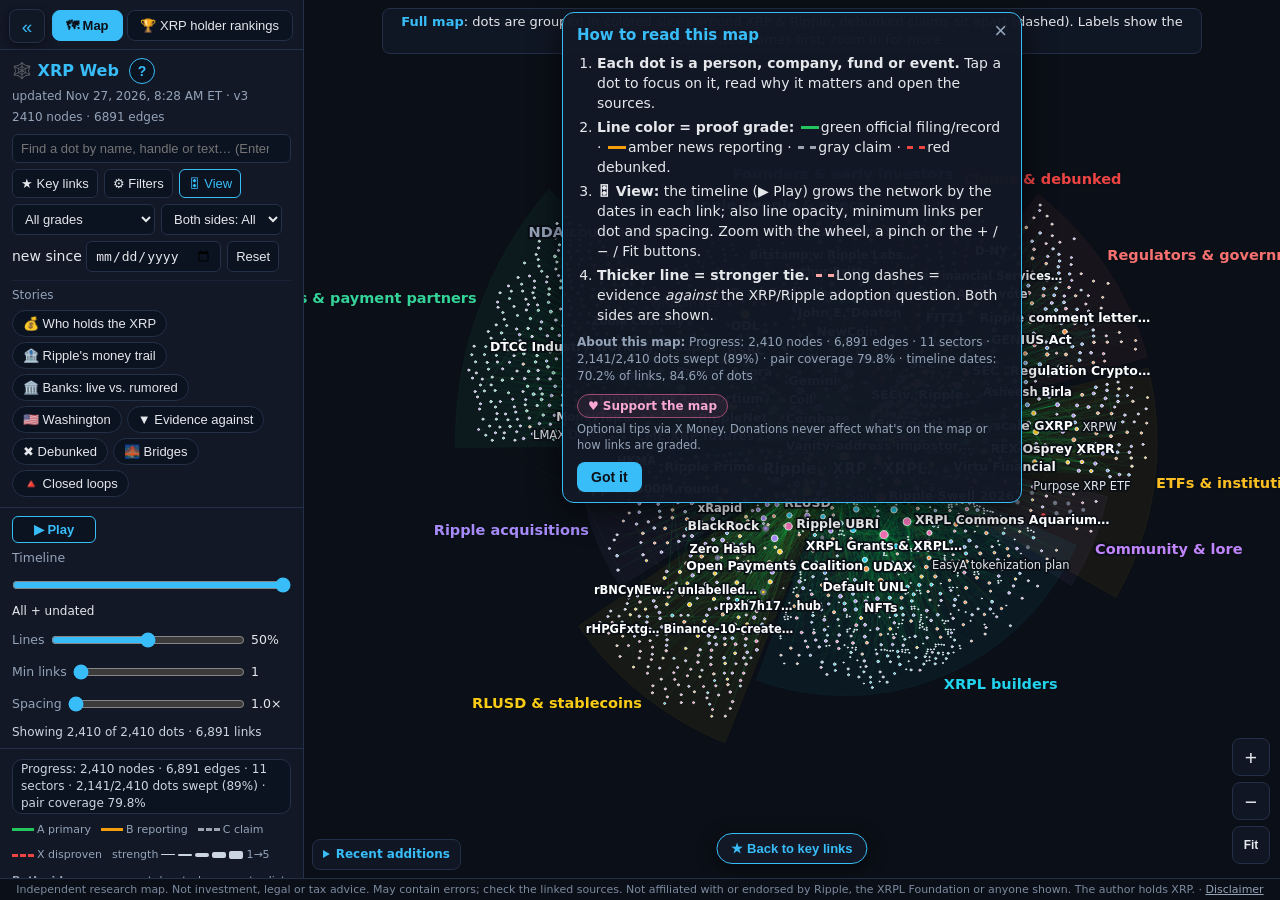
==== index.html @ 6134111f "Update map: v3 2026-11-27T08:28:29-05:00" ====
<!DOCTYPE html>
<html lang="en">
<head>
<meta charset="utf-8">
<meta name="viewport" content="width=device-width, initial-scale=1, viewport-fit=cover">
<title>XRP Web — connection map</title>
<link rel="icon" href="data:,">
<style>
:root{--bg:#0b0f17;--panel:#121826;--line:#243047;--txt:#e5e7eb;--mut:#94a3b8;--acc:#38bdf8}
*{box-sizing:border-box}html,body{margin:0;height:100%;background:var(--bg);color:var(--txt);font:14px/1.4 system-ui,-apple-system,Segoe UI,Roboto,sans-serif}
header{padding:8px 12px;border-bottom:1px solid var(--line);background:var(--panel);display:flex;flex-wrap:wrap;gap:6px 14px;align-items:center}
header h1{font-size:16px;margin:0;color:var(--acc)}header .stat{color:var(--mut);font-size:12px}
#controls{display:flex;flex-wrap:wrap;gap:6px;padding:8px 12px;border-bottom:1px solid var(--line);background:#0f1522}
#controls input,#controls select,#controls button{background:#0b1220;color:var(--txt);border:1px solid var(--line);border-radius:6px;padding:6px 8px;font-size:13px}
#search{flex:1 1 180px;min-width:140px}
#types{display:flex;flex-wrap:wrap;gap:4px;width:100%}
.chip{display:inline-flex;align-items:center;gap:4px;border:1px solid var(--line);border-radius:12px;padding:2px 8px;font-size:12px;cursor:pointer;user-select:none}
.chip.off{opacity:.35}.dot{width:9px;height:9px;border-radius:50%;display:inline-block}
#main{position:fixed;top:0;right:0;bottom:22px;left:0}
#net{position:absolute;inset:0}
#side{position:absolute;top:0;right:0;width:min(380px,100%);height:100%;background:var(--panel);border-left:1px solid var(--line);overflow:auto;padding:12px;transform:translateX(100%);transition:transform .2s;z-index:5}
#side.open{transform:none}#side h2{margin:0 0 4px;font-size:17px}#side .close{float:right;background:none;border:0;color:var(--mut);font-size:22px;cursor:pointer}
.badge{display:inline-block;border-radius:4px;padding:1px 6px;font-size:11px;font-weight:600;margin-right:4px}
.gA{background:#14532d;color:#86efac}.gB{background:#78350f;color:#fcd34d}.gC{background:#374151;color:#d1d5db}.gX{background:#7f1d1d;color:#fca5a5}
#side a{color:var(--acc);word-break:break-all}#side ul{padding-left:18px;margin:4px 0}#side li{margin:3px 0}
.conn{cursor:pointer}.conn:hover{text-decoration:underline}
#recent{position:absolute;left:8px;bottom:8px;max-width:min(340px,calc(100% - 16px));max-height:34%;overflow:auto;background:rgba(18,24,38,.94);border:1px solid var(--line);border-radius:8px;padding:6px 10px;font-size:12px;z-index:4}
#recent summary{cursor:pointer;color:var(--acc);font-weight:600}#recent ol{margin:4px 0;padding-left:18px}#recent li{cursor:pointer;margin:2px 0}
.legend{font-size:11px;color:var(--mut);display:flex;gap:10px;flex-wrap:wrap}
.ln{display:inline-block;width:22px;height:0;border-top:3px solid;vertical-align:middle;margin-right:3px}
.thick{display:inline-flex;align-items:center;gap:3px}.thick i{display:inline-block;width:14px;background:#cbd5e1;border-radius:2px;vertical-align:middle}
#keyBtn[aria-pressed=true]{background:#38bdf8;color:#0b0f17;border-color:#38bdf8;font-weight:600}
.spc{display:inline-flex;align-items:center;gap:6px}#spacing{width:120px;height:28px;padding:0;accent-color:#38bdf8;touch-action:manipulation}#spcVal{min-width:34px;display:inline-block}
#hint{position:absolute;right:8px;top:8px;font-size:11px;color:var(--mut);background:rgba(18,24,38,.85);border:1px solid var(--line);border-radius:6px;padding:3px 8px;z-index:3;pointer-events:none}
@media (max-width:600px){header{padding:6px 10px;gap:2px 10px}header h1{font-size:15px}.legend{font-size:10px;gap:6px;flex-wrap:nowrap;overflow-x:auto;width:100%;white-space:nowrap}#controls{padding:6px 10px;gap:5px}#controls input,#controls select,#controls button{padding:5px 6px;font-size:12px}#search{flex-basis:100%}#types{flex-wrap:nowrap;overflow-x:auto;padding-bottom:2px}.chip{flex:0 0 auto}#spacing{width:90px}#hint{display:none}#side{width:100%;height:65%;top:auto;bottom:0;border-left:0;border-top:1px solid var(--line);transform:translateY(100%)}#side.open{transform:none}}
#progress{color:#cbd5e1;font-size:12px;border:1px solid var(--line);border-radius:10px;padding:1px 8px;background:#0b1220}
#sectors{display:flex;flex-wrap:wrap;gap:4px;width:100%}
.chip.sec{border-color:var(--c)}.chip.sec .dot{background:var(--c)}
.side-s{color:#86efac;font-size:11px;font-weight:600}.side-c{color:#fca5a5;font-size:11px;font-weight:600}
.ln.dsh{border-top-style:dashed;border-top-width:3px}
#sres{position:absolute;left:12px;top:0;z-index:8;background:var(--panel);border:1px solid var(--line);border-radius:8px;max-height:50vh;overflow:auto;min-width:260px;max-width:calc(100% - 24px);display:none;box-shadow:0 6px 20px rgba(0,0,0,.5)}
#sres div{padding:6px 10px;cursor:pointer;border-bottom:1px solid #1b2436;font-size:13px}#sres div:hover,#sres div.act{background:#1b2a44}#sres small{color:var(--mut)}
@media (max-width:600px){#sectors{flex-wrap:nowrap;overflow-x:auto;padding-bottom:2px}#progress{font-size:10px}}
#helpBtn{background:#0b1220;color:var(--acc);border:1px solid var(--acc);border-radius:50%;width:26px;height:26px;padding:0;font-weight:700;font-size:14px;cursor:pointer;line-height:24px}
#exploreBtn{position:absolute;left:50%;transform:translateX(-50%);bottom:14px;z-index:6;background:#38bdf8;color:#0b0f17;border:0;border-radius:22px;padding:10px 18px;font-size:15px;font-weight:700;box-shadow:0 4px 18px rgba(0,0,0,.55);cursor:pointer;white-space:nowrap;max-width:calc(100% - 24px)}
#exploreBtn.full{background:#121826;color:#38bdf8;border:1px solid #38bdf8;font-size:13px;padding:7px 14px}
#howto{position:absolute;left:50%;top:12px;transform:translateX(-50%);z-index:9;width:min(460px,calc(100% - 20px));background:rgba(18,24,38,.97);border:1px solid #38bdf8;border-radius:12px;padding:12px 14px 10px;box-shadow:0 8px 30px rgba(0,0,0,.6);font-size:14px;line-height:1.45}
#howto[hidden]{display:none}#howto h3{margin:0 0 6px;font-size:15px;color:var(--acc)}#howto ol{margin:0;padding-left:20px}#howto li{margin:3px 0}
#howto .ok{margin-top:8px;background:#38bdf8;color:#0b0f17;border:0;border-radius:8px;padding:7px 14px;font-weight:700;font-size:14px;cursor:pointer}
#howto .x{position:absolute;right:8px;top:4px;background:none;border:0;color:var(--mut);font-size:22px;cursor:pointer}
.sw{display:inline-block;width:18px;height:0;border-top:3px solid;vertical-align:middle;margin:0 2px}
#moreBtn[aria-expanded=true]{border-color:#38bdf8;color:#38bdf8}
#controls.compact #types,#controls.compact #sectors{display:none}
#stories{display:flex;flex-wrap:wrap;gap:5px;width:100%}
#stories button{border-radius:14px!important;padding:5px 10px!important;font-size:13px!important;white-space:nowrap;cursor:pointer;flex:0 0 auto}
#stories button[aria-pressed=true]{background:#38bdf8!important;color:#0b0f17!important;border-color:#38bdf8!important;font-weight:600}
#stories .lbl{color:var(--mut);font-size:12px;align-self:center;margin-right:2px;white-space:nowrap}#stories .sw-hint{display:none}
.bl{color:#cbd5e1!important}
#storyBox{position:absolute;left:8px;top:8px;z-index:7;width:min(370px,calc(100% - 16px));max-height:calc(100% - 80px);overflow:auto;background:rgba(18,24,38,.96);border:1px solid #38bdf8;border-radius:10px;padding:10px 12px;font-size:13.5px;line-height:1.45;box-shadow:0 6px 24px rgba(0,0,0,.55)}
#storyBox[hidden]{display:none}#storyBox h3{margin:0 22px 4px 0;font-size:15px;color:var(--acc)}#storyBox p{margin:4px 0}
#storyBox .x{position:absolute;right:6px;top:2px;background:none;border:0;color:var(--mut);font-size:22px;cursor:pointer}
#storyBox ol{margin:6px 0 0;padding-left:22px}#storyBox li{margin:3px 0;cursor:pointer}#storyBox li:hover,#storyBox li.act{color:#fff;text-decoration:underline}
#storyBox small{color:var(--mut)}
.why{background:#0f2a1c;border-left:3px solid #22c55e;padding:6px 9px;border-radius:4px;margin:8px 0;font-size:14px}
@media (max-width:600px){#main.sideopen #exploreBtn,#main.sideopen #storyBox{display:none}}
@media (max-width:700px){#stories{flex-wrap:nowrap;overflow-x:auto;padding-bottom:4px;scroll-snap-type:x proximity;-webkit-overflow-scrolling:touch;scrollbar-width:thin;-webkit-mask-image:linear-gradient(90deg,#000 78%,transparent);mask-image:linear-gradient(90deg,#000 78%,transparent)}#stories.end{-webkit-mask-image:none;mask-image:none}#stories button,#stories .lbl{scroll-snap-align:start}#stories .sw-hint{display:inline;color:#38bdf8;font-weight:600}#howto{max-height:calc(100% - 16px);overflow:auto;top:8px;padding:10px 12px 8px}#howto li{margin:2px 0}#storyBox{top:auto;bottom:58px;max-height:36%;font-size:13px}#exploreBtn{bottom:10px;font-size:14px;padding:9px 16px}#recent{bottom:58px}#howto{font-size:13px}header .legend{display:none}header .stat#updated{font-size:11px}}
#vpanel{display:flex;flex-wrap:wrap;gap:6px 18px;align-items:center;padding:6px 12px;border-bottom:1px solid var(--line);background:#0d1320;font-size:12.5px;color:var(--mut)}
#vpanel[hidden]{display:none}#vpanel label{display:inline-flex;align-items:center;gap:6px;white-space:nowrap}
#vpanel input[type=range]{width:130px;height:24px;margin:0;accent-color:#38bdf8;touch-action:manipulation}
#vpanel output{color:var(--txt);min-width:40px;display:inline-block;font-variant-numeric:tabular-nums}
#tlRow{flex:1 1 440px;display:flex;align-items:center;gap:8px;min-width:260px}#tlRow input{flex:1 1 auto;width:auto!important}#tlVal{min-width:96px!important}
#vpanel button,#vpBtn,#hdrBtn{background:#0b1220;color:var(--txt);border:1px solid var(--line);border-radius:6px;padding:5px 9px;font-size:13px;cursor:pointer}
#playBtn{border-color:#38bdf8!important;color:#38bdf8!important;font-weight:600;min-width:84px}
#vpBtn[aria-expanded=true]{border-color:#38bdf8;color:#38bdf8}#hdrBtn{display:none}
#shown{color:#cbd5e1;font-size:12px}
#zoomBox{position:absolute;right:10px;bottom:14px;z-index:6;display:flex;flex-direction:column;gap:6px}
#zoomBox button{width:38px;height:38px;border-radius:8px;background:rgba(18,24,38,.95);color:var(--txt);border:1px solid var(--line);font-size:21px;line-height:1;cursor:pointer;padding:0}
#zoomBox button:hover{border-color:#38bdf8}#zoomBox #zFit{font-size:12px;font-weight:600}
#main.sideopen #zoomBox{right:calc(min(380px,100%) + 10px)}#main.sidemini #zoomBox{right:56px}
#ovl{position:absolute;top:8px;left:50%;transform:translateX(-50%);z-index:5;display:flex;flex-direction:column;align-items:center;gap:5px;pointer-events:none;width:max-content;max-width:min(820px,calc(100% - 20px))}
#caption{background:rgba(18,24,38,.93);border:1px solid var(--line);border-radius:8px;padding:4px 11px;font-size:13px;color:#e5e7eb;text-align:center}
#caption b{color:var(--acc)}#caption:empty{display:none}
#chips{display:flex;flex-wrap:wrap;gap:4px;justify-content:center;pointer-events:auto}#chips[hidden]{display:none}
.fchip{background:rgba(11,18,32,.95);border:1px solid #38bdf8;color:#e0f2fe;border-radius:12px;padding:2px 9px;font-size:12px;cursor:pointer}.fchip span{color:#38bdf8;font-weight:700;margin-left:2px}.fchip.clr{border-color:#f87171;color:#fecaca}
#tlBadge{position:absolute;left:10px;bottom:56px;pointer-events:none;background:rgba(12,40,58,.95);border:1px solid #38bdf8;color:#e0f2fe;border-radius:16px;padding:3px 14px;font-size:16px;font-weight:700}#tlBadge small{font-weight:400;color:#bae6fd;font-size:12.5px}
#tlBadge[hidden]{display:none}#hint{display:none}
#storyBox.min{max-height:none;padding:6px 12px}#storyBox.min>#storyBody>:not(h3):not(p){display:none}#storyBox.min p{display:-webkit-box;-webkit-line-clamp:2;-webkit-box-orient:vertical;overflow:hidden;font-size:12.5px;margin:2px 0 0}#storyBox h3{cursor:pointer}#storyBox h3:after{content:' ▾';color:var(--mut);font-size:12px}#storyBox.min h3:after{content:' ▸ more'}
#linkNote{background:#3b2a0a;border:1px solid #f59e0b;border-radius:6px;padding:6px 8px;margin:8px 0;font-size:13px;color:#fde68a}#linkNote[hidden]{display:none}
#linkNote button{margin-left:4px;background:#f59e0b;color:#111;border:0;border-radius:5px;padding:3px 8px;font-weight:700;cursor:pointer}
#sheetBar{position:sticky;top:-12px;margin:-12px -12px 6px;padding:6px 8px;display:flex;align-items:center;justify-content:space-between;background:var(--panel);border-bottom:1px solid var(--line);z-index:2}
#grip{display:none}#sheetChev{background:none;border:1px solid var(--line);color:var(--acc);border-radius:6px;width:32px;height:28px;font-size:18px;line-height:1;cursor:pointer;padding:0}
#side .close{float:none}#side.mini{transform:translateX(calc(100% - 46px));cursor:pointer;overflow:hidden}
.peekc{color:var(--mut);font-size:12.5px;margin:2px 0 4px}.about{font-size:12px;color:var(--mut);margin:8px 0 0}
@media (min-width:900px){#main.iso #ovl{left:calc(50% + 190px);max-width:calc(100% - 420px)}}
@media (max-width:700px){#vpanel{gap:4px 12px;padding:5px 10px;font-size:12px}#vpanel input[type=range]{width:92px}#tlRow{flex-basis:100%}
 #zoomBox{bottom:62px;right:8px}#zoomBox button{width:34px;height:34px}#main.sideopen #zoomBox{right:8px;bottom:calc(24vh + 10px)}
 #caption{font-size:11.5px;padding:3px 8px}#tlBadge{font-size:14px;bottom:104px;left:8px}#ovl{top:5px}.fchip{font-size:11px;padding:2px 7px}
 #progress,#counts{display:none}header{flex-wrap:nowrap}header .stat#updated{font-size:10.5px;white-space:nowrap;overflow:hidden;text-overflow:ellipsis}
 #search{flex:1 1 110px!important;min-width:0}.bt{display:none}#controls{flex-wrap:wrap}
 #side{position:fixed;left:0;right:0;bottom:0;top:auto;width:100%;height:85vh;height:85dvh;border-left:0;border-top:1px solid #38bdf8;border-radius:14px 14px 0 0;padding:12px 14px 16px;transform:translateY(100%);transition:transform .22s ease;z-index:20;overflow:auto;overscroll-behavior:contain;box-shadow:0 -8px 30px rgba(0,0,0,.6)}
 #side.peek{transform:translateY(calc(100% - 24vh));overflow:hidden}#side.full{transform:none}#side.mini{transform:translateY(calc(100% - 24vh))}
 #sheetBar{justify-content:flex-end;gap:8px;min-height:34px;touch-action:none}#grip{display:block;position:absolute;left:50%;top:9px;transform:translateX(-50%);width:46px;height:5px;border-radius:3px;background:#64748b}
 #side h2{font-size:16px}#side.peek .peekwhy{display:-webkit-box;-webkit-line-clamp:2;-webkit-box-orient:vertical;overflow:hidden;margin:5px 0;font-size:13px;padding:4px 8px}
 #storyBox{max-height:30%}
 #peekH{touch-action:none}#side.full #peekH{touch-action:auto}}
/*donate*/.donate{display:inline-flex;align-items:center;gap:4px;color:#f9a8d4;border:1px solid #9d4b73;background:rgba(244,114,182,.08);border-radius:999px;padding:2px 10px;font-size:12px;font-weight:600;text-decoration:none;white-space:nowrap;line-height:18px}.donate:hover,.donate:focus-visible{background:rgba(244,114,182,.18);color:#fbcfe8;border-color:#f472b6;outline:none}header .donate{margin-left:auto}#howto .donate-row{margin:8px 0 0}#howto .donote{margin:3px 0 0;font-size:11.5px}@media (max-width:700px){header .donate{display:none}}
/*disclaimer*/#legalFoot{position:fixed;left:0;right:0;bottom:0;z-index:4;height:22px;line-height:22px;padding:0 10px;font-size:11px;color:#7c8aa0;background:#0b0f17;border-top:1px solid var(--line);white-space:nowrap;overflow:hidden;text-overflow:ellipsis;text-align:center}#legalFoot a{color:#94a3b8;text-decoration:underline;cursor:pointer}#legalFoot .ph{display:none}@media (max-width:700px){#legalFoot{height:30px;line-height:13px;padding:2px 8px;white-space:normal;font-size:10.5px}#legalFoot .dt{display:none}#legalFoot .ph{display:inline}}
#discl{position:fixed;inset:0;z-index:40;background:rgba(0,0,0,.6);display:flex;align-items:center;justify-content:center}#discl[hidden]{display:none}#discl .bx{background:#121826;border:1px solid #38bdf8;border-radius:12px;width:min(640px,calc(100% - 20px));max-height:calc(100% - 30px);overflow:auto;padding:12px 16px;font-size:13px;line-height:1.5}#discl h3{margin:0 0 6px;color:#38bdf8}#discl h4{margin:10px 0 2px;font-size:13.5px}#discl p{margin:0 0 4px}#discl .x{float:right;background:none;border:0;color:#94a3b8;font-size:22px;cursor:pointer}
/*sidebar*/:root{--navw:304px}
#nav{position:fixed;left:0;top:0;bottom:22px;width:var(--navw);z-index:30;background:var(--panel);border-right:1px solid var(--line);overflow-y:auto;overscroll-behavior:contain;transform:translateX(-100%);transition:transform .2s ease;display:flex;flex-direction:column;scrollbar-width:thin}
body.navopen #nav{transform:none}
#viewSw{display:flex;gap:4px;padding:10px 10px 8px 52px;position:sticky;top:0;background:var(--panel);z-index:3;border-bottom:1px solid var(--line)}
#viewSw button{flex:1 1 auto;background:#0b1220;color:var(--txt);border:1px solid var(--line);border-radius:8px;padding:7px 6px;font-size:13px;cursor:pointer;white-space:nowrap}
#viewSw button[aria-pressed=true]{background:#38bdf8;color:#0b0f17;border-color:#38bdf8;font-weight:700}
#nav header{border-bottom:0;background:none;padding:8px 12px 2px;flex-wrap:wrap!important;gap:4px 10px}
#nav #controls{border-bottom:1px solid var(--line);background:none;padding:6px 12px 10px;flex-wrap:wrap!important;gap:6px}
#srch{position:relative;flex:1 1 100%}#nav #search{width:100%;flex:none}
#sres{position:absolute;left:0;top:calc(100% + 4px)!important;min-width:0;width:100%;max-width:none;max-height:60vh;z-index:9}
.navsec{display:flex;flex-wrap:wrap;gap:6px;width:100%}
#nav #stories{flex-wrap:wrap!important;overflow:visible!important;-webkit-mask-image:none!important;mask-image:none!important;padding:4px 0 0;border-top:1px solid #1b2436;margin-top:2px}
#nav #stories .lbl{width:100%;margin:2px 0}#nav #stories .sw-hint{display:none!important}
#nav #types,#nav #sectors{flex-wrap:wrap!important;overflow:visible!important}
#nav #vpanel{border-bottom:1px solid var(--line);background:none;padding:8px 12px;gap:8px 14px}#nav #tlRow{flex:1 1 100%;min-width:0;flex-wrap:wrap;gap:6px 8px}#nav #tlRow input{flex:1 1 120px}#nav #tlVal{min-width:0!important;flex:1 1 100%;font-size:12px}#nav #vpanel label{flex:1 1 100%}#nav #vpanel label input[type=range]{flex:1 1 auto}
#navFoot{padding:10px 12px 14px;display:flex;flex-direction:column;align-items:flex-start;gap:8px}
#nav #progress,#nav #counts{display:inline-block!important}#nav .legend{flex-wrap:wrap!important;white-space:normal!important;overflow:visible!important;font-size:11px}#nav header .legend{display:flex}
#nav .donate{display:inline-flex!important;margin:0}.navlink{color:#94a3b8;font-size:12px;text-decoration:underline;cursor:pointer}
#navBtn{position:fixed;z-index:32;top:9px;left:9px;width:36px;height:34px;border-radius:8px;background:rgba(18,24,38,.96);color:var(--acc);border:1px solid var(--line);font-size:19px;line-height:1;cursor:pointer;padding:0;box-shadow:0 2px 10px rgba(0,0,0,.45)}
#navBtn:hover,#navBtn:focus-visible{border-color:#38bdf8;outline:none}
#navScrim{display:none}
@media (min-width:701px){body.navopen #main,body.navopen #holdersView{left:var(--navw)}#main,#holdersView{transition:left .2s ease}#storyBox{top:52px}#ovl{max-width:min(820px,calc(100% - 110px))}#sres{top:auto}}
@media (max-width:700px){:root{--navw:min(86vw,340px)}#nav{top:0;bottom:0;z-index:36;box-shadow:8px 0 30px rgba(0,0,0,.6)}#main,#holdersView{bottom:30px}
 #navBtn{z-index:37;top:6px;left:6px}#navScrim{display:block;position:fixed;inset:0;z-index:35;background:rgba(0,0,0,.5)}#navScrim[hidden]{display:none}
 #ovl{max-width:calc(100% - 100px)!important}#viewSw{padding-left:50px}}
/*holders*/#holdersView{position:fixed;top:0;right:0;bottom:22px;left:0;z-index:25;background:var(--bg);overflow-y:auto}#holdersView[hidden]{display:none}
.hv{max-width:760px;margin:0 auto;padding:14px 20px 40px 60px}
.hvTop{display:flex;align-items:center;justify-content:space-between;gap:10px;flex-wrap:wrap}.hv h2{margin:4px 0;font-size:20px;color:var(--acc)}
#backMapBtn{background:#0b1220;color:#38bdf8;border:1px solid #38bdf8;border-radius:8px;padding:7px 12px;font-size:13px;font-weight:600;cursor:pointer}
.hvAsOf{color:#cbd5e1;font-size:13px;margin:4px 0 12px}.hvAsOf b{color:var(--txt)}
table.tiers{width:100%;border-collapse:collapse;font-variant-numeric:tabular-nums;font-size:15px}
table.tiers th{text-align:left;color:var(--mut);font-weight:600;font-size:12px;border-bottom:1px solid var(--line);padding:6px 8px}
table.tiers td{border-bottom:1px solid #1b2436;padding:10px 8px}table.tiers td.t{font-weight:700;color:#e0f2fe;white-space:nowrap}table.tiers td.r{font-weight:600}
table.tiers td.n,table.tiers th.n{text-align:right;color:#cbd5e1}table.tiers tr.na td.r{color:var(--mut);font-weight:400;font-size:13px}
.hvShare{font-size:13px;color:#cbd5e1;margin:10px 0}.hvNote{font-size:12.5px;color:var(--mut);margin:8px 0;line-height:1.5}.hvNote b{color:#cbd5e1}
.hvEsc{background:#1d1a0c;border-left:3px solid #f59e0b;padding:6px 10px;border-radius:4px;font-size:13px;color:#fde68a;margin:10px 0}
.hv ul.src{margin:4px 0;padding-left:18px;font-size:12.5px;color:var(--mut)}.hv ul.src a{color:var(--acc)}
@media (max-width:700px){.hv{padding:10px 12px 30px}.hvTop{padding-left:42px}.hv h2{font-size:17px}table.tiers{font-size:14px}table.tiers td{padding:9px 5px}table.tiers th{padding:5px}}
/*phone-polish*/@media (max-width:700px){
 #navBtn{top:calc(6px + env(safe-area-inset-top));left:calc(6px + env(safe-area-inset-left));width:44px;height:44px;font-size:26px;border-radius:10px;border-color:#38bdf8}
 #viewSw{padding-top:calc(10px + env(safe-area-inset-top));padding-left:calc(58px + env(safe-area-inset-left))}#viewSw button{font-size:15px;min-height:40px}
 #ovl{top:calc(6px + env(safe-area-inset-top));left:calc(58px + env(safe-area-inset-left));right:calc(8px + env(safe-area-inset-right));transform:none;width:auto;max-width:none!important;align-items:stretch}
 #caption{font-size:16px;line-height:1.3;padding:11px 12px;min-height:44px;box-sizing:border-box;background:rgba(13,19,32,.97);border-color:#334155;color:#f8fafc}#caption:empty{display:none}
 #nav #search,#nav select,#nav input[type=date],#nav input[type=text]{font-size:16px}#nav #search{min-height:42px}
 #howto{top:auto;bottom:0;left:0;right:0;transform:none;width:auto;max-height:45%;overflow:auto;overscroll-behavior:contain;-webkit-overflow-scrolling:touch;border-radius:14px 14px 0 0;border-width:1px 0 0;padding:0 14px calc(0px + env(safe-area-inset-bottom));font-size:13.5px;line-height:1.4;z-index:12;box-shadow:0 -8px 30px rgba(0,0,0,.6)}
 #howto .x{position:sticky;top:0;display:block;margin:0 -10px 0 auto;width:44px;height:44px;font-size:28px;line-height:44px;padding:0;color:#cbd5e1;background:rgba(18,24,38,.97);border-radius:10px;z-index:2}
 #howto h3{margin:-38px 46px 4px 0;font-size:16px;line-height:1.3;min-height:30px}
 #howto ol{padding-left:18px}
 #howto .ok{position:sticky;bottom:0;display:block;width:100%;min-height:44px;margin:10px 0 0;font-size:16px;box-shadow:0 -10px 14px rgba(18,24,38,.97)}
}
</style>
</head>
<body>
<aside id="nav" aria-label="Menu, filters and views">
 <div id="viewSw" role="group" aria-label="Main view"><button id="mapViewBtn" type="button" aria-pressed="true" title="Show the connection map">🗺 Map</button><button id="holdersBtn" type="button" aria-pressed="false" aria-controls="holdersView" title="XRP Ledger accounts ranked into holding-size tiers">🏆 XRP holder rankings</button></div>
<header>
 <h1>🕸️ XRP Web</h1>
 <button id="helpBtn" aria-label="How to read this map" title="How to read this map">?</button>
 <span class="stat" id="updated">updated —</span>
 <span class="stat" id="counts"></span>
</header>
<div id="controls" class="compact">
 <div id="srch"><input id="search" type="search" placeholder="Find a dot by name, handle or text… (Enter = go)" autocomplete="off" enterkeyhint="search"><div id="sres"></div></div>
 <button id="keyBtn" aria-pressed="false" title="Show only the highest-signal connections">★ Key links</button>
 <button id="moreBtn" aria-expanded="false" title="Show type, sector and other filters">⚙<span class="bt"> Filters</span></button>
 <button id="vpBtn" type="button" aria-expanded="false" aria-controls="vpanel" title="Timeline, line opacity, minimum links and spacing"><span class="bt">🎛 </span>View</button>
 <div class="navsec adv" id="filtRow"><select id="grade" class="adv" title="Minimum grade"><option value="ABCX">All grades</option><option value="AB">A + B only</option><option value="A">A only</option><option value="C">C only (claims)</option><option value="X">X only (disproven)</option></select>
 <select id="sideSel" class="adv" title="Both sides: filter by which way the evidence points"><option value="all">Both sides: All</option><option value="supports">Supports</option><option value="contradicts">Contradicts</option></select>
 <label class="stat adv">new since <input id="since" type="date"></label>
 <button id="reset" class="adv">Reset</button></div>
 <div id="types"></div>
 <div id="sectors"></div>
 <div id="stories" role="toolbar" aria-label="Stories"></div>
</div>
<div id="vpanel" hidden>
 <div id="tlRow"><button id="playBtn" type="button" title="Play: watch the network grow">▶ Play</button><label for="tl">Timeline</label><input id="tl" type="range" min="0" max="1" step="1" value="1" aria-label="Timeline"><output id="tlVal">all</output></div>
 <label title="Connection-line opacity, 100% down to 0%">Lines <input id="eop" type="range" min="0" max="100" step="5" value="50" aria-label="Line opacity"><output id="eopVal">50%</output></label>
 <label title="Hide dots with fewer connections than this (counted in the current view and timeline)">Min links <input id="mindeg" type="range" min="0" max="100" step="1" value="0" aria-label="Minimum links"><output id="mdVal">1</output></label>
 <label class="spc" title="Push the groups and dots apart">Spacing <input id="spacing" type="range" min="1" max="4" step="0.1" value="1" aria-label="Spacing"><output id="spcVal">1.0×</output></label>
 <span id="shown"></span>
</div>
<div id="navFoot">
 <span id="progress" title="Progress: nodes, edges, sectors, dots swept and pair coverage (crosscheck.py)"></span>
 <div class="legend" id="legendBox"><span><i class="ln" style="border-color:#22c55e"></i>A primary</span><span><i class="ln" style="border-color:#f59e0b"></i>B reporting</span><span><i class="ln" style="border-color:#9ca3af;border-top-style:dashed"></i>C claim</span><span><i class="ln" style="border-color:#ef4444;border-top-style:dashed"></i>X disproven</span><span class="thick" title="Line thickness = link strength (1 loose/claim … 5 core/structural)">strength <i style="height:1px"></i><i style="height:2px"></i><i style="height:4px"></i><i style="height:6px"></i><i style="height:8px"></i> 1→5</span><span title="Both sides: which way the evidence points (supports or contradicts the XRP/Ripple-rails adoption question)"><b>Both sides:</b> <i class="ln" style="border-color:#cbd5e1"></i>supports/neutral <i class="ln dsh" style="border-color:#fca5a5"></i>contradicts</span></div>
 <a id="donateBtn" class="donate" href="https://x.com/intent/user?screen_name=jb_guaranteed" target="_blank" rel="noopener noreferrer" title="Optional tip via X Money (opens X in a new tab)"><span aria-hidden="true">♥</span> Support the map</a>
 <a id="navDiscl" class="navlink" role="button" tabindex="0">About &amp; disclaimer</a>
</div>
</aside>
<button id="navBtn" type="button" aria-controls="nav" aria-expanded="true" aria-label="Hide the menu" title="Hide the menu">«</button>
<div id="navScrim" hidden></div>
<div id="main">
 <div id="net"></div>
 <div id="howto" role="dialog" aria-labelledby="howtoT" hidden><button class="x" id="howtoX" aria-label="close">×</button><h3 id="howtoT">How to read this map</h3><ol>
  <li><b>Each dot is a person, company, fund or event.</b> Tap a dot to focus on it, read why it matters and open the sources.</li>
  <li><b>Line color = proof grade:</b> <i class="sw" style="border-color:#22c55e"></i>green official filing/record · <i class="sw" style="border-color:#f59e0b"></i>amber news reporting · <i class="sw" style="border-color:#9ca3af;border-top-style:dashed"></i>gray claim · <i class="sw" style="border-color:#ef4444;border-top-style:dashed"></i>red debunked.</li>
  <li><b>🎛 View:</b> the timeline (▶ Play) grows the network by the dates in each link; also line opacity, minimum links per dot and spacing. Zoom with the wheel, a pinch or the + / − / Fit buttons.</li>
  <li><b>Thicker line = stronger tie.</b> <i class="sw" style="border-color:#fca5a5;border-top-style:dashed"></i>Long dashes = evidence <i>against</i> the XRP/Ripple adoption question. Both sides are shown.</li>
 </ol><p class="about"><b>About this map:</b> <span id="aboutProg"></span></p><p class="donate-row"><a id="donateLink" class="donate" href="https://x.com/intent/user?screen_name=jb_guaranteed" target="_blank" rel="noopener noreferrer"><span aria-hidden="true">♥</span> Support the map</a></p><p class="about donote">Optional tips via X Money. Donations never affect what's on the map or how links are graded.</p><button class="ok" id="howtoOk">Got it</button></div>
 <div id="storyBox" hidden><button class="x" id="storyX" aria-label="close">×</button><div id="storyBody"></div></div>
 <button id="exploreBtn" type="button">Explore all dots →</button>
 <div id="ovl"><div id="caption"></div><div id="chips" hidden></div></div><div id="tlBadge" hidden></div>
 <div id="zoomBox"><button id="zIn" type="button" aria-label="Zoom in" title="Zoom in">+</button><button id="zOut" type="button" aria-label="Zoom out" title="Zoom out">−</button><button id="zFit" type="button" aria-label="Fit the map" title="Fit the whole view">Fit</button></div>
 <div id="hint">tap a dot to highlight its links · tap empty space to reset</div>
 <details id="recent" open><summary>Recent additions</summary><ol id="recentList"></ol></details>
 <aside id="side" aria-label="Details"><div id="sheetBar"><span id="grip"></span><button id="sheetChev" type="button" aria-label="Minimize details">›</button><button class="close" id="closeSide" aria-label="close">×</button></div><div id="sideBody"></div></aside>
</div>
<section id="holdersView" aria-label="XRP holder rankings" hidden><div class="hv" id="hvBody"></div></section>
<script>window.onerror=function(m,s,l){document.documentElement.setAttribute('data-err',String(m)+' @'+l);};</script>
<script>/**
 * vis-network
 * https://visjs.github.io/vis-network/
 *
 * A dynamic, browser-based visualization library.
 *
 * @version 9.1.9
 * @date    2023-11-03T01:42:27.418Z
 *
 * @copyright (c) 2011-2017 Almende B.V, http://almende.com
 * @copyright (c) 2017-2019 visjs contributors, https://github.com/visjs
 *
 * @license
 * vis.js is dual licensed under both
 *
 *   1. The Apache 2.0 License
 *      http://www.apache.org/licenses/LICENSE-2.0
 *
 *   and
 *
 *   2. The MIT License
 *      http://opensource.org/licenses/MIT
 *
 * vis.js may be distributed under either license.
 */
!function(g,t){"object"==typeof exports&&"undefined"!=typeof module?t(exports):"function"==typeof define&&define.amd?define(["exports"],t):t((g="undefined"!=typeof globalThis?globalThis:g||self).vis=g.vis||{})}(this,(function(g){var t="undefined"!=typeof globalThis?globalThis:"undefined"!=typeof window?window:"undefined"!=typeof global?global:"undefined"!=typeof self?self:{};function A(g){return g&&g.__esModule&&Object.prototype.hasOwnProperty.call(g,"default")?g.default:g}var e=function(g){return g&&g.Math===Math&&g},C=e("object"==typeof globalThis&&globalThis)||e("object"==typeof window&&window)||e("object"==typeof self&&self)||e("object"==typeof t&&t)||function(){return this}()||t||Function("return this")(),I=function(g){try{return!!g()}catch(g){return!0}},i=!I((function(){var g=function(){}.bind();return"function"!=typeof g||g.hasOwnProperty("prototype")})),o=i,n=Function.prototype,r=n.apply,s=n.call,a="object"==typeof Reflect&&Reflect.apply||(o?s.bind(r):function(){return s.apply(r,arguments)}),d=i,h=Function.prototype,l=h.call,c=d&&h.bind.bind(l,l),u=d?c:function(g){return function(){return l.apply(g,arguments)}},p=u,f=p({}.toString),v=p("".slice),y=function(g){return v(f(g),8,-1)},m=y,b=u,w=function(g){if("Function"===m(g))return b(g)},k="object"==typeof document&&document.all,x={all:k,IS_HTMLDDA:void 0===k&&void 0!==k},E=x.all,O=x.IS_HTMLDDA?function(g){return"function"==typeof g||g===E}:function(g){return"function"==typeof g},T={},D=!I((function(){return 7!==Object.defineProperty({},1,{get:function(){return 7}})[1]})),N=i,R=Function.prototype.call,P=N?R.bind(R):function(){return R.apply(R,arguments)},M={},B={}.propertyIsEnumerable,z=Object.getOwnPropertyDescriptor,S=z&&!B.call({1:2},1);M.f=S?function(g){var t=z(this,g);return!!t&&t.enumerable}:B;var Z,F,G=function(g,t){return{enumerable:!(1&g),configurable:!(2&g),writable:!(4&g),value:t}},j=I,L=y,V=Object,Y=u("".split),W=j((function(){return!V("z").propertyIsEnumerable(0)}))?function(g){return"String"===L(g)?Y(g,""):V(g)}:V,Q=function(g){return null==g},U=Q,_=TypeError,K=function(g){if(U(g))throw new _("Can't call method on "+g);return g},H=W,X=K,J=function(g){return H(X(g))},q=O,$=x.all,gg=x.IS_HTMLDDA?function(g){return"object"==typeof g?null!==g:q(g)||g===$}:function(g){return"object"==typeof g?null!==g:q(g)},tg={},Ag=tg,eg=C,Cg=O,Ig=function(g){return Cg(g)?g:void 0},ig=function(g,t){return arguments.length<2?Ig(Ag[g])||Ig(eg[g]):Ag[g]&&Ag[g][t]||eg[g]&&eg[g][t]},og=u({}.isPrototypeOf),ng="undefined"!=typeof navigator&&String(navigator.userAgent)||"",rg=C,sg=ng,ag=rg.process,dg=rg.Deno,hg=ag&&ag.versions||dg&&dg.version,lg=hg&&hg.v8;lg&&(F=(Z=lg.split("."))[0]>0&&Z[0]<4?1:+(Z[0]+Z[1])),!F&&sg&&(!(Z=sg.match(/Edge\/(\d+)/))||Z[1]>=74)&&(Z=sg.match(/Chrome\/(\d+)/))&&(F=+Z[1]);var cg=F,ug=cg,pg=I,fg=C.String,vg=!!Object.getOwnPropertySymbols&&!pg((function(){var g=Symbol("symbol detection");return!fg(g)||!(Object(g)instanceof Symbol)||!Symbol.sham&&ug&&ug<41})),yg=vg&&!Symbol.sham&&"symbol"==typeof Symbol.iterator,mg=ig,bg=O,wg=og,kg=Object,xg=yg?function(g){return"symbol"==typeof g}:function(g){var t=mg("Symbol");return bg(t)&&wg(t.prototype,kg(g))},Eg=String,Og=function(g){try{return Eg(g)}catch(g){return"Object"}},Tg=O,Dg=Og,Ng=TypeError,Rg=function(g){if(Tg(g))return g;throw new Ng(Dg(g)+" is not a function")},Pg=Rg,Mg=Q,Bg=function(g,t){var A=g[t];return Mg(A)?void 0:Pg(A)},zg=P,Sg=O,Zg=gg,Fg=TypeError,Gg={exports:{}},jg=C,Lg=Object.defineProperty,Vg=function(g,t){try{Lg(jg,g,{value:t,configurable:!0,writable:!0})}catch(A){jg[g]=t}return t},Yg="__core-js_shared__",Wg=C[Yg]||Vg(Yg,{}),Qg=Wg;(Gg.exports=function(g,t){return Qg[g]||(Qg[g]=void 0!==t?t:{})})("versions",[]).push({version:"3.33.0",mode:"pure",copyright:"© 2014-2023 Denis Pushkarev (zloirock.ru)",license:"https://github.com/zloirock/core-js/blob/v3.33.0/LICENSE",source:"https://github.com/zloirock/core-js"});var Ug=Gg.exports,_g=K,Kg=Object,Hg=function(g){return Kg(_g(g))},Xg=Hg,Jg=u({}.hasOwnProperty),qg=Object.hasOwn||function(g,t){return Jg(Xg(g),t)},$g=u,gt=0,tt=Math.random(),At=$g(1..toString),et=function(g){return"Symbol("+(void 0===g?"":g)+")_"+At(++gt+tt,36)},Ct=Ug,It=qg,it=et,ot=vg,nt=yg,rt=C.Symbol,st=Ct("wks"),at=nt?rt.for||rt:rt&&rt.withoutSetter||it,dt=function(g){return It(st,g)||(st[g]=ot&&It(rt,g)?rt[g]:at("Symbol."+g)),st[g]},ht=P,lt=gg,ct=xg,ut=Bg,pt=function(g,t){var A,e;if("string"===t&&Sg(A=g.toString)&&!Zg(e=zg(A,g)))return e;if(Sg(A=g.valueOf)&&!Zg(e=zg(A,g)))return e;if("string"!==t&&Sg(A=g.toString)&&!Zg(e=zg(A,g)))return e;throw new Fg("Can't convert object to primitive value")},ft=TypeError,vt=dt("toPrimitive"),yt=function(g,t){if(!lt(g)||ct(g))return g;var A,e=ut(g,vt);if(e){if(void 0===t&&(t="default"),A=ht(e,g,t),!lt(A)||ct(A))return A;throw new ft("Can't convert object to primitive value")}return void 0===t&&(t="number"),pt(g,t)},mt=xg,bt=function(g){var t=yt(g,"string");return mt(t)?t:t+""},wt=gg,kt=C.document,xt=wt(kt)&&wt(kt.createElement),Et=function(g){return xt?kt.createElement(g):{}},Ot=Et,Tt=!D&&!I((function(){return 7!==Object.defineProperty(Ot("div"),"a",{get:function(){return 7}}).a})),Dt=D,Nt=P,Rt=M,Pt=G,Mt=J,Bt=bt,zt=qg,St=Tt,Zt=Object.getOwnPropertyDescriptor;T.f=Dt?Zt:function(g,t){if(g=Mt(g),t=Bt(t),St)try{return Zt(g,t)}catch(g){}if(zt(g,t))return Pt(!Nt(Rt.f,g,t),g[t])};var Ft=I,Gt=O,jt=/#|\.prototype\./,Lt=function(g,t){var A=Yt[Vt(g)];return A===Qt||A!==Wt&&(Gt(t)?Ft(t):!!t)},Vt=Lt.normalize=function(g){return String(g).replace(jt,".").toLowerCase()},Yt=Lt.data={},Wt=Lt.NATIVE="N",Qt=Lt.POLYFILL="P",Ut=Lt,_t=Rg,Kt=i,Ht=w(w.bind),Xt=function(g,t){return _t(g),void 0===t?g:Kt?Ht(g,t):function(){return g.apply(t,arguments)}},Jt={},qt=D&&I((function(){return 42!==Object.defineProperty((function(){}),"prototype",{value:42,writable:!1}).prototype})),$t=gg,gA=String,tA=TypeError,AA=function(g){if($t(g))return g;throw new tA(gA(g)+" is not an object")},eA=D,CA=Tt,IA=qt,iA=AA,oA=bt,nA=TypeError,rA=Object.defineProperty,sA=Object.getOwnPropertyDescriptor,aA="enumerable",dA="configurable",hA="writable";Jt.f=eA?IA?function(g,t,A){if(iA(g),t=oA(t),iA(A),"function"==typeof g&&"prototype"===t&&"value"in A&&hA in A&&!A[hA]){var e=sA(g,t);e&&e[hA]&&(g[t]=A.value,A={configurable:dA in A?A[dA]:e[dA],enumerable:aA in A?A[aA]:e[aA],writable:!1})}return rA(g,t,A)}:rA:function(g,t,A){if(iA(g),t=oA(t),iA(A),CA)try{return rA(g,t,A)}catch(g){}if("get"in A||"set"in A)throw new nA("Accessors not supported");return"value"in A&&(g[t]=A.value),g};var lA=Jt,cA=G,uA=D?function(g,t,A){return lA.f(g,t,cA(1,A))}:function(g,t,A){return g[t]=A,g},pA=C,fA=a,vA=w,yA=O,mA=T.f,bA=Ut,wA=tg,kA=Xt,xA=uA,EA=qg,OA=function(g){var t=function(A,e,C){if(this instanceof t){switch(arguments.length){case 0:return new g;case 1:return new g(A);case 2:return new g(A,e)}return new g(A,e,C)}return fA(g,this,arguments)};return t.prototype=g.prototype,t},TA=function(g,t){var A,e,C,I,i,o,n,r,s,a=g.target,d=g.global,h=g.stat,l=g.proto,c=d?pA:h?pA[a]:(pA[a]||{}).prototype,u=d?wA:wA[a]||xA(wA,a,{})[a],p=u.prototype;for(I in t)e=!(A=bA(d?I:a+(h?".":"#")+I,g.forced))&&c&&EA(c,I),o=u[I],e&&(n=g.dontCallGetSet?(s=mA(c,I))&&s.value:c[I]),i=e&&n?n:t[I],e&&typeof o==typeof i||(r=g.bind&&e?kA(i,pA):g.wrap&&e?OA(i):l&&yA(i)?vA(i):i,(g.sham||i&&i.sham||o&&o.sham)&&xA(r,"sham",!0),xA(u,I,r),l&&(EA(wA,C=a+"Prototype")||xA(wA,C,{}),xA(wA[C],I,i),g.real&&p&&(A||!p[I])&&xA(p,I,i)))},DA=Math.ceil,NA=Math.floor,RA=Math.trunc||function(g){var t=+g;return(t>0?NA:DA)(t)},PA=function(g){var t=+g;return t!=t||0===t?0:RA(t)},MA=PA,BA=Math.max,zA=Math.min,SA=function(g,t){var A=MA(g);return A<0?BA(A+t,0):zA(A,t)},ZA=PA,FA=Math.min,GA=function(g){return g>0?FA(ZA(g),9007199254740991):0},jA=function(g){return GA(g.length)},LA=J,VA=SA,YA=jA,WA=function(g){return function(t,A,e){var C,I=LA(t),i=YA(I),o=VA(e,i);if(g&&A!=A){for(;i>o;)if((C=I[o++])!=C)return!0}else for(;i>o;o++)if((g||o in I)&&I[o]===A)return g||o||0;return!g&&-1}},QA={includes:WA(!0),indexOf:WA(!1)},UA={},_A=qg,KA=J,HA=QA.indexOf,XA=UA,JA=u([].push),qA=function(g,t){var A,e=KA(g),C=0,I=[];for(A in e)!_A(XA,A)&&_A(e,A)&&JA(I,A);for(;t.length>C;)_A(e,A=t[C++])&&(~HA(I,A)||JA(I,A));return I},$A=["constructor","hasOwnProperty","isPrototypeOf","propertyIsEnumerable","toLocaleString","toString","valueOf"],ge=qA,te=$A,Ae=Object.keys||function(g){return ge(g,te)},ee={};ee.f=Object.getOwnPropertySymbols;var Ce=D,Ie=u,ie=P,oe=I,ne=Ae,re=ee,se=M,ae=Hg,de=W,he=Object.assign,le=Object.defineProperty,ce=Ie([].concat),ue=!he||oe((function(){if(Ce&&1!==he({b:1},he(le({},"a",{enumerable:!0,get:function(){le(this,"b",{value:3,enumerable:!1})}}),{b:2})).b)return!0;var g={},t={},A=Symbol("assign detection"),e="abcdefghijklmnopqrst";return g[A]=7,e.split("").forEach((function(g){t[g]=g})),7!==he({},g)[A]||ne(he({},t)).join("")!==e}))?function(g,t){for(var A=ae(g),e=arguments.length,C=1,I=re.f,i=se.f;e>C;)for(var o,n=de(arguments[C++]),r=I?ce(ne(n),I(n)):ne(n),s=r.length,a=0;s>a;)o=r[a++],Ce&&!ie(i,n,o)||(A[o]=n[o]);return A}:he,pe=ue;TA({target:"Object",stat:!0,arity:2,forced:Object.assign!==pe},{assign:pe});var fe=A(tg.Object.assign),ve=u([].slice),ye=u,me=Rg,be=gg,we=qg,ke=ve,xe=i,Ee=Function,Oe=ye([].concat),Te=ye([].join),De={},Ne=xe?Ee.bind:function(g){var t=me(this),A=t.prototype,e=ke(arguments,1),C=function(){var A=Oe(e,ke(arguments));return this instanceof C?function(g,t,A){if(!we(De,t)){for(var e=[],C=0;C<t;C++)e[C]="a["+C+"]";De[t]=Ee("C,a","return new C("+Te(e,",")+")")}return De[t](g,A)}(t,A.length,A):t.apply(g,A)};return be(A)&&(C.prototype=A),C},Re=Ne;TA({target:"Function",proto:!0,forced:Function.bind!==Re},{bind:Re});var Pe=tg,Me=function(g){return Pe[g+"Prototype"]},Be=Me("Function").bind,ze=og,Se=Be,Ze=Function.prototype,Fe=function(g){var t=g.bind;return g===Ze||ze(Ze,g)&&t===Ze.bind?Se:t},Ge=Fe,je=A(Ge);function Le(g,t,A,e){g.beginPath(),g.arc(t,A,e,0,2*Math.PI,!1),g.closePath()}function Ve(g,t,A,e,C,I){var i=Math.PI/180;e-2*I<0&&(I=e/2),C-2*I<0&&(I=C/2),g.beginPath(),g.moveTo(t+I,A),g.lineTo(t+e-I,A),g.arc(t+e-I,A+I,I,270*i,360*i,!1),g.lineTo(t+e,A+C-I),g.arc(t+e-I,A+C-I,I,0,90*i,!1),g.lineTo(t+I,A+C),g.arc(t+I,A+C-I,I,90*i,180*i,!1),g.lineTo(t,A+I),g.arc(t+I,A+I,I,180*i,270*i,!1),g.closePath()}function Ye(g,t,A,e,C){var I=.5522848,i=e/2*I,o=C/2*I,n=t+e,r=A+C,s=t+e/2,a=A+C/2;g.beginPath(),g.moveTo(t,a),g.bezierCurveTo(t,a-o,s-i,A,s,A),g.bezierCurveTo(s+i,A,n,a-o,n,a),g.bezierCurveTo(n,a+o,s+i,r,s,r),g.bezierCurveTo(s-i,r,t,a+o,t,a),g.closePath()}function We(g,t,A,e,C){var I=C*(1/3),i=.5522848,o=e/2*i,n=I/2*i,r=t+e,s=A+I,a=t+e/2,d=A+I/2,h=A+(C-I/2),l=A+C;g.beginPath(),g.moveTo(r,d),g.bezierCurveTo(r,d+n,a+o,s,a,s),g.bezierCurveTo(a-o,s,t,d+n,t,d),g.bezierCurveTo(t,d-n,a-o,A,a,A),g.bezierCurveTo(a+o,A,r,d-n,r,d),g.lineTo(r,h),g.bezierCurveTo(r,h+n,a+o,l,a,l),g.bezierCurveTo(a-o,l,t,h+n,t,h),g.lineTo(t,d)}function Qe(g,t,A,e,C,I){g.beginPath(),g.moveTo(t,A);for(var i=I.length,o=e-t,n=C-A,r=n/o,s=Math.sqrt(o*o+n*n),a=0,d=!0,h=0,l=+I[0];s>=.1;)(l=+I[a++%i])>s&&(l=s),h=Math.sqrt(l*l/(1+r*r)),t+=h=o<0?-h:h,A+=r*h,!0===d?g.lineTo(t,A):g.moveTo(t,A),s-=l,d=!d}var Ue={circle:Le,dashedLine:Qe,database:We,diamond:function(g,t,A,e){g.beginPath(),g.lineTo(t,A+e),g.lineTo(t+e,A),g.lineTo(t,A-e),g.lineTo(t-e,A),g.closePath()},ellipse:Ye,ellipse_vis:Ye,hexagon:function(g,t,A,e){g.beginPath();var C=2*Math.PI/6;g.moveTo(t+e,A);for(var I=1;I<6;I++)g.lineTo(t+e*Math.cos(C*I),A+e*Math.sin(C*I));g.closePath()},roundRect:Ve,square:function(g,t,A,e){g.beginPath(),g.rect(t-e,A-e,2*e,2*e),g.closePath()},star:function(g,t,A,e){g.beginPath(),A+=.1*(e*=.82);for(var C=0;C<10;C++){var I=C%2==0?1.3*e:.5*e;g.lineTo(t+I*Math.sin(2*C*Math.PI/10),A-I*Math.cos(2*C*Math.PI/10))}g.closePath()},triangle:function(g,t,A,e){g.beginPath(),A+=.275*(e*=1.15);var C=2*e,I=C/2,i=Math.sqrt(3)/6*C,o=Math.sqrt(C*C-I*I);g.moveTo(t,A-(o-i)),g.lineTo(t+I,A+i),g.lineTo(t-I,A+i),g.lineTo(t,A-(o-i)),g.closePath()},triangleDown:function(g,t,A,e){g.beginPath(),A-=.275*(e*=1.15);var C=2*e,I=C/2,i=Math.sqrt(3)/6*C,o=Math.sqrt(C*C-I*I);g.moveTo(t,A+(o-i)),g.lineTo(t+I,A-i),g.lineTo(t-I,A-i),g.lineTo(t,A+(o-i)),g.closePath()}};function _e(g,t){void 0===t&&(t={});var A=t.insertAt;if(g&&"undefined"!=typeof document){var e=document.head||document.getElementsByTagName("head")[0],C=document.createElement("style");C.type="text/css","top"===A&&e.firstChild?e.insertBefore(C,e.firstChild):e.appendChild(C),C.styleSheet?C.styleSheet.cssText=g:C.appendChild(document.createTextNode(g))}}_e(".vis-overlay{bottom:0;left:0;position:absolute;right:0;top:0;z-index:10}.vis-active{box-shadow:0 0 10px #86d5f8}");_e(".vis [class*=span]{min-height:0;width:auto}");_e('div.vis-color-picker{background-color:#fff;border-radius:15px;box-shadow:0 0 10px 0 rgba(0,0,0,.5);display:none;height:444px;left:30px;margin-left:30px;margin-top:-140px;padding:10px;position:absolute;top:0;width:310px;z-index:1}div.vis-color-picker div.vis-arrow{left:5px;position:absolute;top:147px}div.vis-color-picker div.vis-arrow:after,div.vis-color-picker div.vis-arrow:before{border:solid transparent;content:" ";height:0;pointer-events:none;position:absolute;right:100%;top:50%;width:0}div.vis-color-picker div.vis-arrow:after{border-color:hsla(0,0%,100%,0) #fff hsla(0,0%,100%,0) hsla(0,0%,100%,0);border-width:30px;margin-top:-30px}div.vis-color-picker div.vis-color{cursor:pointer;height:289px;position:absolute;width:289px}div.vis-color-picker div.vis-brightness{position:absolute;top:313px}div.vis-color-picker div.vis-opacity{position:absolute;top:350px}div.vis-color-picker div.vis-selector{background:#4c4c4c;background:-moz-linear-gradient(top,#4c4c4c 0,#595959 12%,#666 25%,#474747 39%,#2c2c2c 50%,#000 51%,#111 60%,#2b2b2b 76%,#1c1c1c 91%,#131313 100%);background:-webkit-gradient(linear,left top,left bottom,color-stop(0,#4c4c4c),color-stop(12%,#595959),color-stop(25%,#666),color-stop(39%,#474747),color-stop(50%,#2c2c2c),color-stop(51%,#000),color-stop(60%,#111),color-stop(76%,#2b2b2b),color-stop(91%,#1c1c1c),color-stop(100%,#131313));background:-webkit-linear-gradient(top,#4c4c4c,#595959 12%,#666 25%,#474747 39%,#2c2c2c 50%,#000 51%,#111 60%,#2b2b2b 76%,#1c1c1c 91%,#131313);background:-o-linear-gradient(top,#4c4c4c 0,#595959 12%,#666 25%,#474747 39%,#2c2c2c 50%,#000 51%,#111 60%,#2b2b2b 76%,#1c1c1c 91%,#131313 100%);background:-ms-linear-gradient(top,#4c4c4c 0,#595959 12%,#666 25%,#474747 39%,#2c2c2c 50%,#000 51%,#111 60%,#2b2b2b 76%,#1c1c1c 91%,#131313 100%);background:linear-gradient(180deg,#4c4c4c 0,#595959 12%,#666 25%,#474747 39%,#2c2c2c 50%,#000 51%,#111 60%,#2b2b2b 76%,#1c1c1c 91%,#131313);border:1px solid #fff;border-radius:15px;filter:progid:DXImageTransform.Microsoft.gradient(startColorstr="#4c4c4c",endColorstr="#131313",GradientType=0);height:15px;left:137px;position:absolute;top:137px;width:15px}div.vis-color-picker div.vis-new-color{left:159px;padding-right:2px;text-align:right}div.vis-color-picker div.vis-initial-color,div.vis-color-picker div.vis-new-color{border:1px solid rgba(0,0,0,.1);border-radius:5px;color:rgba(0,0,0,.4);font-size:10px;height:20px;line-height:20px;position:absolute;top:380px;vertical-align:middle;width:140px}div.vis-color-picker div.vis-initial-color{left:10px;padding-left:2px;text-align:left}div.vis-color-picker div.vis-label{left:10px;position:absolute;width:300px}div.vis-color-picker div.vis-label.vis-brightness{top:300px}div.vis-color-picker div.vis-label.vis-opacity{top:338px}div.vis-color-picker div.vis-button{background-color:#f7f7f7;border:2px solid #d9d9d9;border-radius:10px;cursor:pointer;height:25px;line-height:25px;position:absolute;text-align:center;top:410px;vertical-align:middle;width:68px}div.vis-color-picker div.vis-button.vis-cancel{left:5px}div.vis-color-picker div.vis-button.vis-load{left:82px}div.vis-color-picker div.vis-button.vis-apply{left:159px}div.vis-color-picker div.vis-button.vis-save{left:236px}div.vis-color-picker input.vis-range{height:20px;width:290px}');_e('div.vis-configuration{display:block;float:left;font-size:12px;position:relative}div.vis-configuration-wrapper{display:block;width:700px}div.vis-configuration-wrapper:after{clear:both;content:"";display:block}div.vis-configuration.vis-config-option-container{background-color:#fff;border:2px solid #f7f8fa;border-radius:4px;display:block;left:10px;margin-top:20px;padding-left:5px;width:495px}div.vis-configuration.vis-config-button{background-color:#f7f8fa;border:2px solid #ceced0;border-radius:4px;cursor:pointer;display:block;height:25px;left:10px;line-height:25px;margin-bottom:30px;margin-top:20px;padding-left:5px;vertical-align:middle;width:495px}div.vis-configuration.vis-config-button.hover{background-color:#4588e6;border:2px solid #214373;color:#fff}div.vis-configuration.vis-config-item{display:block;float:left;height:25px;line-height:25px;vertical-align:middle;width:495px}div.vis-configuration.vis-config-item.vis-config-s2{background-color:#f7f8fa;border-radius:3px;left:10px;padding-left:5px}div.vis-configuration.vis-config-item.vis-config-s3{background-color:#e4e9f0;border-radius:3px;left:20px;padding-left:5px}div.vis-configuration.vis-config-item.vis-config-s4{background-color:#cfd8e6;border-radius:3px;left:30px;padding-left:5px}div.vis-configuration.vis-config-header{font-size:18px;font-weight:700}div.vis-configuration.vis-config-label{height:25px;line-height:25px;width:120px}div.vis-configuration.vis-config-label.vis-config-s3{width:110px}div.vis-configuration.vis-config-label.vis-config-s4{width:100px}div.vis-configuration.vis-config-colorBlock{border:1px solid #444;border-radius:2px;cursor:pointer;height:19px;margin:0;padding:0;top:1px;width:30px}input.vis-configuration.vis-config-checkbox{left:-5px}input.vis-configuration.vis-config-rangeinput{margin:0;padding:1px;pointer-events:none;position:relative;top:-5px;width:60px}input.vis-configuration.vis-config-range{-webkit-appearance:none;background-color:transparent;border:0 solid #fff;height:20px;width:300px}input.vis-configuration.vis-config-range::-webkit-slider-runnable-track{background:#dedede;background:-moz-linear-gradient(top,#dedede 0,#c8c8c8 99%);background:-webkit-gradient(linear,left top,left bottom,color-stop(0,#dedede),color-stop(99%,#c8c8c8));background:-webkit-linear-gradient(top,#dedede,#c8c8c8 99%);background:-o-linear-gradient(top,#dedede 0,#c8c8c8 99%);background:-ms-linear-gradient(top,#dedede 0,#c8c8c8 99%);background:linear-gradient(180deg,#dedede 0,#c8c8c8 99%);border:1px solid #999;border-radius:3px;box-shadow:0 0 3px 0 #aaa;filter:progid:DXImageTransform.Microsoft.gradient(startColorstr="#dedede",endColorstr="#c8c8c8",GradientType=0);height:5px;width:300px}input.vis-configuration.vis-config-range::-webkit-slider-thumb{-webkit-appearance:none;background:#3876c2;background:-moz-linear-gradient(top,#3876c2 0,#385380 100%);background:-webkit-gradient(linear,left top,left bottom,color-stop(0,#3876c2),color-stop(100%,#385380));background:-webkit-linear-gradient(top,#3876c2,#385380);background:-o-linear-gradient(top,#3876c2 0,#385380 100%);background:-ms-linear-gradient(top,#3876c2 0,#385380 100%);background:linear-gradient(180deg,#3876c2 0,#385380);border:1px solid #14334b;border-radius:50%;box-shadow:0 0 1px 0 #111927;filter:progid:DXImageTransform.Microsoft.gradient(startColorstr="#3876c2",endColorstr="#385380",GradientType=0);height:17px;margin-top:-7px;width:17px}input.vis-configuration.vis-config-range:focus{outline:none}input.vis-configuration.vis-config-range:focus::-webkit-slider-runnable-track{background:#9d9d9d;background:-moz-linear-gradient(top,#9d9d9d 0,#c8c8c8 99%);background:-webkit-gradient(linear,left top,left bottom,color-stop(0,#9d9d9d),color-stop(99%,#c8c8c8));background:-webkit-linear-gradient(top,#9d9d9d,#c8c8c8 99%);background:-o-linear-gradient(top,#9d9d9d 0,#c8c8c8 99%);background:-ms-linear-gradient(top,#9d9d9d 0,#c8c8c8 99%);background:linear-gradient(180deg,#9d9d9d 0,#c8c8c8 99%);filter:progid:DXImageTransform.Microsoft.gradient(startColorstr="#9d9d9d",endColorstr="#c8c8c8",GradientType=0)}input.vis-configuration.vis-config-range::-moz-range-track{background:#dedede;background:-moz-linear-gradient(top,#dedede 0,#c8c8c8 99%);background:-webkit-gradient(linear,left top,left bottom,color-stop(0,#dedede),color-stop(99%,#c8c8c8));background:-webkit-linear-gradient(top,#dedede,#c8c8c8 99%);background:-o-linear-gradient(top,#dedede 0,#c8c8c8 99%);background:-ms-linear-gradient(top,#dedede 0,#c8c8c8 99%);background:linear-gradient(180deg,#dedede 0,#c8c8c8 99%);border:1px solid #999;border-radius:3px;box-shadow:0 0 3px 0 #aaa;filter:progid:DXImageTransform.Microsoft.gradient(startColorstr="#dedede",endColorstr="#c8c8c8",GradientType=0);height:10px;width:300px}input.vis-configuration.vis-config-range::-moz-range-thumb{background:#385380;border:none;border-radius:50%;height:16px;width:16px}input.vis-configuration.vis-config-range:-moz-focusring{outline:1px solid #fff;outline-offset:-1px}input.vis-configuration.vis-config-range::-ms-track{background:transparent;border-color:transparent;border-width:6px 0;color:transparent;height:5px;width:300px}input.vis-configuration.vis-config-range::-ms-fill-lower{background:#777;border-radius:10px}input.vis-configuration.vis-config-range::-ms-fill-upper{background:#ddd;border-radius:10px}input.vis-configuration.vis-config-range::-ms-thumb{background:#385380;border:none;border-radius:50%;height:16px;width:16px}input.vis-configuration.vis-config-range:focus::-ms-fill-lower{background:#888}input.vis-configuration.vis-config-range:focus::-ms-fill-upper{background:#ccc}.vis-configuration-popup{background:rgba(57,76,89,.85);border:2px solid #f2faff;border-radius:4px;color:#fff;font-size:14px;height:30px;line-height:30px;position:absolute;text-align:center;-webkit-transition:opacity .3s ease-in-out;-moz-transition:opacity .3s ease-in-out;transition:opacity .3s ease-in-out;width:150px}.vis-configuration-popup:after,.vis-configuration-popup:before{border:solid transparent;content:" ";height:0;left:100%;pointer-events:none;position:absolute;top:50%;width:0}.vis-configuration-popup:after{border-color:rgba(136,183,213,0) rgba(136,183,213,0) rgba(136,183,213,0) rgba(57,76,89,.85);border-width:8px;margin-top:-8px}.vis-configuration-popup:before{border-color:rgba(194,225,245,0) rgba(194,225,245,0) rgba(194,225,245,0) #f2faff;border-width:12px;margin-top:-12px}');_e("div.vis-tooltip{background-color:#f5f4ed;border:1px solid #808074;-moz-border-radius:3px;-webkit-border-radius:3px;border-radius:3px;box-shadow:3px 3px 10px rgba(0,0,0,.2);color:#000;font-family:verdana;font-size:14px;padding:5px;pointer-events:none;position:absolute;visibility:hidden;white-space:nowrap;z-index:5}");var Ke={exports:{}};!function(g){function t(g){if(g)return function(g){for(var A in t.prototype)g[A]=t.prototype[A];return g}(g)}g.exports=t,t.prototype.on=t.prototype.addEventListener=function(g,t){return this._callbacks=this._callbacks||{},(this._callbacks["$"+g]=this._callbacks["$"+g]||[]).push(t),this},t.prototype.once=function(g,t){function A(){this.off(g,A),t.apply(this,arguments)}return A.fn=t,this.on(g,A),this},t.prototype.off=t.prototype.removeListener=t.prototype.removeAllListeners=t.prototype.removeEventListener=function(g,t){if(this._callbacks=this._callbacks||{},0==arguments.length)return this._callbacks={},this;var A,e=this._callbacks["$"+g];if(!e)return this;if(1==arguments.length)return delete this._callbacks["$"+g],this;for(var C=0;C<e.length;C++)if((A=e[C])===t||A.fn===t){e.splice(C,1);break}return 0===e.length&&delete this._callbacks["$"+g],this},t.prototype.emit=function(g){this._callbacks=this._callbacks||{};for(var t=new Array(arguments.length-1),A=this._callbacks["$"+g],e=1;e<arguments.length;e++)t[e-1]=arguments[e];if(A){e=0;for(var C=(A=A.slice(0)).length;e<C;++e)A[e].apply(this,t)}return this},t.prototype.listeners=function(g){return this._callbacks=this._callbacks||{},this._callbacks["$"+g]||[]},t.prototype.hasListeners=function(g){return!!this.listeners(g).length}}(Ke);var He=A(Ke.exports),Xe={};Xe[dt("toStringTag")]="z";var Je,qe,$e,gC="[object z]"===String(Xe),tC=gC,AC=O,eC=y,CC=dt("toStringTag"),IC=Object,iC="Arguments"===eC(function(){return arguments}()),oC=tC?eC:function(g){var t,A,e;return void 0===g?"Undefined":null===g?"Null":"string"==typeof(A=function(g,t){try{return g[t]}catch(g){}}(t=IC(g),CC))?A:iC?eC(t):"Object"===(e=eC(t))&&AC(t.callee)?"Arguments":e},nC=oC,rC=String,sC=function(g){if("Symbol"===nC(g))throw new TypeError("Cannot convert a Symbol value to a string");return rC(g)},aC=u,dC=PA,hC=sC,lC=K,cC=aC("".charAt),uC=aC("".charCodeAt),pC=aC("".slice),fC=function(g){return function(t,A){var e,C,I=hC(lC(t)),i=dC(A),o=I.length;return i<0||i>=o?g?"":void 0:(e=uC(I,i))<55296||e>56319||i+1===o||(C=uC(I,i+1))<56320||C>57343?g?cC(I,i):e:g?pC(I,i,i+2):C-56320+(e-55296<<10)+65536}},vC={codeAt:fC(!1),charAt:fC(!0)},yC=O,mC=C.WeakMap,bC=yC(mC)&&/native code/.test(String(mC)),wC=et,kC=Ug("keys"),xC=function(g){return kC[g]||(kC[g]=wC(g))},EC=bC,OC=C,TC=gg,DC=uA,NC=qg,RC=Wg,PC=xC,MC=UA,BC="Object already initialized",zC=OC.TypeError,SC=OC.WeakMap;if(EC||RC.state){var ZC=RC.state||(RC.state=new SC);ZC.get=ZC.get,ZC.has=ZC.has,ZC.set=ZC.set,Je=function(g,t){if(ZC.has(g))throw new zC(BC);return t.facade=g,ZC.set(g,t),t},qe=function(g){return ZC.get(g)||{}},$e=function(g){return ZC.has(g)}}else{var FC=PC("state");MC[FC]=!0,Je=function(g,t){if(NC(g,FC))throw new zC(BC);return t.facade=g,DC(g,FC,t),t},qe=function(g){return NC(g,FC)?g[FC]:{}},$e=function(g){return NC(g,FC)}}var GC={set:Je,get:qe,has:$e,enforce:function(g){return $e(g)?qe(g):Je(g,{})},getterFor:function(g){return function(t){var A;if(!TC(t)||(A=qe(t)).type!==g)throw new zC("Incompatible receiver, "+g+" required");return A}}},jC=D,LC=qg,VC=Function.prototype,YC=jC&&Object.getOwnPropertyDescriptor,WC=LC(VC,"name"),QC={EXISTS:WC,PROPER:WC&&"something"===function(){}.name,CONFIGURABLE:WC&&(!jC||jC&&YC(VC,"name").configurable)},UC={},_C=D,KC=qt,HC=Jt,XC=AA,JC=J,qC=Ae;UC.f=_C&&!KC?Object.defineProperties:function(g,t){XC(g);for(var A,e=JC(t),C=qC(t),I=C.length,i=0;I>i;)HC.f(g,A=C[i++],e[A]);return g};var $C,gI=ig("document","documentElement"),tI=AA,AI=UC,eI=$A,CI=UA,II=gI,iI=Et,oI="prototype",nI="script",rI=xC("IE_PROTO"),sI=function(){},aI=function(g){return"<"+nI+">"+g+"</"+nI+">"},dI=function(g){g.write(aI("")),g.close();var t=g.parentWindow.Object;return g=null,t},hI=function(){try{$C=new ActiveXObject("htmlfile")}catch(g){}var g,t,A;hI="undefined"!=typeof document?document.domain&&$C?dI($C):(t=iI("iframe"),A="java"+nI+":",t.style.display="none",II.appendChild(t),t.src=String(A),(g=t.contentWindow.document).open(),g.write(aI("document.F=Object")),g.close(),g.F):dI($C);for(var e=eI.length;e--;)delete hI[oI][eI[e]];return hI()};CI[rI]=!0;var lI,cI,uI,pI=Object.create||function(g,t){var A;return null!==g?(sI[oI]=tI(g),A=new sI,sI[oI]=null,A[rI]=g):A=hI(),void 0===t?A:AI.f(A,t)},fI=!I((function(){function g(){}return g.prototype.constructor=null,Object.getPrototypeOf(new g)!==g.prototype})),vI=qg,yI=O,mI=Hg,bI=fI,wI=xC("IE_PROTO"),kI=Object,xI=kI.prototype,EI=bI?kI.getPrototypeOf:function(g){var t=mI(g);if(vI(t,wI))return t[wI];var A=t.constructor;return yI(A)&&t instanceof A?A.prototype:t instanceof kI?xI:null},OI=uA,TI=function(g,t,A,e){return e&&e.enumerable?g[t]=A:OI(g,t,A),g},DI=I,NI=O,RI=gg,PI=pI,MI=EI,BI=TI,zI=dt("iterator"),SI=!1;[].keys&&("next"in(uI=[].keys())?(cI=MI(MI(uI)))!==Object.prototype&&(lI=cI):SI=!0);var ZI=!RI(lI)||DI((function(){var g={};return lI[zI].call(g)!==g}));NI((lI=ZI?{}:PI(lI))[zI])||BI(lI,zI,(function(){return this}));var FI={IteratorPrototype:lI,BUGGY_SAFARI_ITERATORS:SI},GI=oC,jI=gC?{}.toString:function(){return"[object "+GI(this)+"]"},LI=gC,VI=Jt.f,YI=uA,WI=qg,QI=jI,UI=dt("toStringTag"),_I=function(g,t,A,e){if(g){var C=A?g:g.prototype;WI(C,UI)||VI(C,UI,{configurable:!0,value:t}),e&&!LI&&YI(C,"toString",QI)}},KI={},HI=FI.IteratorPrototype,XI=pI,JI=G,qI=_I,$I=KI,gi=function(){return this},ti=u,Ai=Rg,ei=O,Ci=String,Ii=TypeError,ii=function(g,t,A){try{return ti(Ai(Object.getOwnPropertyDescriptor(g,t)[A]))}catch(g){}},oi=AA,ni=function(g){if("object"==typeof g||ei(g))return g;throw new Ii("Can't set "+Ci(g)+" as a prototype")},ri=Object.setPrototypeOf||("__proto__"in{}?function(){var g,t=!1,A={};try{(g=ii(Object.prototype,"__proto__","set"))(A,[]),t=A instanceof Array}catch(g){}return function(A,e){return oi(A),ni(e),t?g(A,e):A.__proto__=e,A}}():void 0),si=TA,ai=P,di=QC,hi=function(g,t,A,e){var C=t+" Iterator";return g.prototype=XI(HI,{next:JI(+!e,A)}),qI(g,C,!1,!0),$I[C]=gi,g},li=EI,ci=_I,ui=TI,pi=KI,fi=FI,vi=di.PROPER,yi=fi.BUGGY_SAFARI_ITERATORS,mi=dt("iterator"),bi="keys",wi="values",ki="entries",xi=function(){return this},Ei=function(g,t,A,e,C,I,i){hi(A,t,e);var o,n,r,s=function(g){if(g===C&&c)return c;if(!yi&&g&&g in h)return h[g];switch(g){case bi:case wi:case ki:return function(){return new A(this,g)}}return function(){return new A(this)}},a=t+" Iterator",d=!1,h=g.prototype,l=h[mi]||h["@@iterator"]||C&&h[C],c=!yi&&l||s(C),u="Array"===t&&h.entries||l;if(u&&(o=li(u.call(new g)))!==Object.prototype&&o.next&&(ci(o,a,!0,!0),pi[a]=xi),vi&&C===wi&&l&&l.name!==wi&&(d=!0,c=function(){return ai(l,this)}),C)if(n={values:s(wi),keys:I?c:s(bi),entries:s(ki)},i)for(r in n)(yi||d||!(r in h))&&ui(h,r,n[r]);else si({target:t,proto:!0,forced:yi||d},n);return i&&h[mi]!==c&&ui(h,mi,c,{name:C}),pi[t]=c,n},Oi=function(g,t){return{value:g,done:t}},Ti=vC.charAt,Di=sC,Ni=GC,Ri=Ei,Pi=Oi,Mi="String Iterator",Bi=Ni.set,zi=Ni.getterFor(Mi);Ri(String,"String",(function(g){Bi(this,{type:Mi,string:Di(g),index:0})}),(function(){var g,t=zi(this),A=t.string,e=t.index;return e>=A.length?Pi(void 0,!0):(g=Ti(A,e),t.index+=g.length,Pi(g,!1))}));var Si=P,Zi=AA,Fi=Bg,Gi=function(g,t,A){var e,C;Zi(g);try{if(!(e=Fi(g,"return"))){if("throw"===t)throw A;return A}e=Si(e,g)}catch(g){C=!0,e=g}if("throw"===t)throw A;if(C)throw e;return Zi(e),A},ji=AA,Li=Gi,Vi=KI,Yi=dt("iterator"),Wi=Array.prototype,Qi=function(g){return void 0!==g&&(Vi.Array===g||Wi[Yi]===g)},Ui=O,_i=Wg,Ki=u(Function.toString);Ui(_i.inspectSource)||(_i.inspectSource=function(g){return Ki(g)});var Hi=_i.inspectSource,Xi=u,Ji=I,qi=O,$i=oC,go=Hi,to=function(){},Ao=[],eo=ig("Reflect","construct"),Co=/^\s*(?:class|function)\b/,Io=Xi(Co.exec),io=!Co.test(to),oo=function(g){if(!qi(g))return!1;try{return eo(to,Ao,g),!0}catch(g){return!1}},no=function(g){if(!qi(g))return!1;switch($i(g)){case"AsyncFunction":case"GeneratorFunction":case"AsyncGeneratorFunction":return!1}try{return io||!!Io(Co,go(g))}catch(g){return!0}};no.sham=!0;var ro=!eo||Ji((function(){var g;return oo(oo.call)||!oo(Object)||!oo((function(){g=!0}))||g}))?no:oo,so=bt,ao=Jt,ho=G,lo=function(g,t,A){var e=so(t);e in g?ao.f(g,e,ho(0,A)):g[e]=A},co=oC,uo=Bg,po=Q,fo=KI,vo=dt("iterator"),yo=function(g){if(!po(g))return uo(g,vo)||uo(g,"@@iterator")||fo[co(g)]},mo=P,bo=Rg,wo=AA,ko=Og,xo=yo,Eo=TypeError,Oo=function(g,t){var A=arguments.length<2?xo(g):t;if(bo(A))return wo(mo(A,g));throw new Eo(ko(g)+" is not iterable")},To=Xt,Do=P,No=Hg,Ro=function(g,t,A,e){try{return e?t(ji(A)[0],A[1]):t(A)}catch(t){Li(g,"throw",t)}},Po=Qi,Mo=ro,Bo=jA,zo=lo,So=Oo,Zo=yo,Fo=Array,Go=dt("iterator"),jo=!1;try{var Lo=0,Vo={next:function(){return{done:!!Lo++}},return:function(){jo=!0}};Vo[Go]=function(){return this},Array.from(Vo,(function(){throw 2}))}catch(g){}var Yo=function(g,t){try{if(!t&&!jo)return!1}catch(g){return!1}var A=!1;try{var e={};e[Go]=function(){return{next:function(){return{done:A=!0}}}},g(e)}catch(g){}return A},Wo=function(g){var t=No(g),A=Mo(this),e=arguments.length,C=e>1?arguments[1]:void 0,I=void 0!==C;I&&(C=To(C,e>2?arguments[2]:void 0));var i,o,n,r,s,a,d=Zo(t),h=0;if(!d||this===Fo&&Po(d))for(i=Bo(t),o=A?new this(i):Fo(i);i>h;h++)a=I?C(t[h],h):t[h],zo(o,h,a);else for(s=(r=So(t,d)).next,o=A?new this:[];!(n=Do(s,r)).done;h++)a=I?Ro(r,C,[n.value,h],!0):n.value,zo(o,h,a);return o.length=h,o};TA({target:"Array",stat:!0,forced:!Yo((function(g){Array.from(g)}))},{from:Wo});var Qo=tg.Array.from,Uo=A(Qo),_o=J,Ko=KI,Ho=GC;Jt.f;var Xo=Ei,Jo=Oi,qo="Array Iterator",$o=Ho.set,gn=Ho.getterFor(qo);Xo(Array,"Array",(function(g,t){$o(this,{type:qo,target:_o(g),index:0,kind:t})}),(function(){var g=gn(this),t=g.target,A=g.kind,e=g.index++;if(!t||e>=t.length)return g.target=void 0,Jo(void 0,!0);switch(A){case"keys":return Jo(e,!1);case"values":return Jo(t[e],!1)}return Jo([e,t[e]],!1)}),"values"),Ko.Arguments=Ko.Array;var tn=yo,An={CSSRuleList:0,CSSStyleDeclaration:0,CSSValueList:0,ClientRectList:0,DOMRectList:0,DOMStringList:0,DOMTokenList:1,DataTransferItemList:0,FileList:0,HTMLAllCollection:0,HTMLCollection:0,HTMLFormElement:0,HTMLSelectElement:0,MediaList:0,MimeTypeArray:0,NamedNodeMap:0,NodeList:1,PaintRequestList:0,Plugin:0,PluginArray:0,SVGLengthList:0,SVGNumberList:0,SVGPathSegList:0,SVGPointList:0,SVGStringList:0,SVGTransformList:0,SourceBufferList:0,StyleSheetList:0,TextTrackCueList:0,TextTrackList:0,TouchList:0},en=C,Cn=oC,In=uA,on=KI,nn=dt("toStringTag");for(var rn in An){var sn=en[rn],an=sn&&sn.prototype;an&&Cn(an)!==nn&&In(an,nn,rn),on[rn]=on.Array}var dn=tn,hn=A(dn),ln=A(dn);function cn(g,t){if(!(g instanceof t))throw new TypeError("Cannot call a class as a function")}var un={exports:{}},pn=TA,fn=D,vn=Jt.f;pn({target:"Object",stat:!0,forced:Object.defineProperty!==vn,sham:!fn},{defineProperty:vn});var yn=tg.Object,mn=un.exports=function(g,t,A){return yn.defineProperty(g,t,A)};yn.defineProperty.sham&&(mn.sham=!0);var bn=un.exports,wn=bn,kn=A(wn),xn=y,En=Array.isArray||function(g){return"Array"===xn(g)},On=TypeError,Tn=function(g){if(g>9007199254740991)throw On("Maximum allowed index exceeded");return g},Dn=En,Nn=ro,Rn=gg,Pn=dt("species"),Mn=Array,Bn=function(g){var t;return Dn(g)&&(t=g.constructor,(Nn(t)&&(t===Mn||Dn(t.prototype))||Rn(t)&&null===(t=t[Pn]))&&(t=void 0)),void 0===t?Mn:t},zn=function(g,t){return new(Bn(g))(0===t?0:t)},Sn=I,Zn=cg,Fn=dt("species"),Gn=function(g){return Zn>=51||!Sn((function(){var t=[];return(t.constructor={})[Fn]=function(){return{foo:1}},1!==t[g](Boolean).foo}))},jn=TA,Ln=I,Vn=En,Yn=gg,Wn=Hg,Qn=jA,Un=Tn,_n=lo,Kn=zn,Hn=Gn,Xn=cg,Jn=dt("isConcatSpreadable"),qn=Xn>=51||!Ln((function(){var g=[];return g[Jn]=!1,g.concat()[0]!==g})),$n=function(g){if(!Yn(g))return!1;var t=g[Jn];return void 0!==t?!!t:Vn(g)};jn({target:"Array",proto:!0,arity:1,forced:!qn||!Hn("concat")},{concat:function(g){var t,A,e,C,I,i=Wn(this),o=Kn(i,0),n=0;for(t=-1,e=arguments.length;t<e;t++)if($n(I=-1===t?i:arguments[t]))for(C=Qn(I),Un(n+C),A=0;A<C;A++,n++)A in I&&_n(o,n,I[A]);else Un(n+1),_n(o,n++,I);return o.length=n,o}});var gr={},tr=qA,Ar=$A.concat("length","prototype");gr.f=Object.getOwnPropertyNames||function(g){return tr(g,Ar)};var er={},Cr=SA,Ir=jA,ir=lo,or=Array,nr=Math.max,rr=function(g,t,A){for(var e=Ir(g),C=Cr(t,e),I=Cr(void 0===A?e:A,e),i=or(nr(I-C,0)),o=0;C<I;C++,o++)ir(i,o,g[C]);return i.length=o,i},sr=y,ar=J,dr=gr.f,hr=rr,lr="object"==typeof window&&window&&Object.getOwnPropertyNames?Object.getOwnPropertyNames(window):[];er.f=function(g){return lr&&"Window"===sr(g)?function(g){try{return dr(g)}catch(g){return hr(lr)}}(g):dr(ar(g))};var cr=Jt,ur=function(g,t,A){return cr.f(g,t,A)},pr={},fr=dt;pr.f=fr;var vr=tg,yr=qg,mr=pr,br=Jt.f,wr=function(g){var t=vr.Symbol||(vr.Symbol={});yr(t,g)||br(t,g,{value:mr.f(g)})},kr=P,xr=ig,Er=dt,Or=TI,Tr=function(){var g=xr("Symbol"),t=g&&g.prototype,A=t&&t.valueOf,e=Er("toPrimitive");t&&!t[e]&&Or(t,e,(function(g){return kr(A,this)}),{arity:1})},Dr=Xt,Nr=W,Rr=Hg,Pr=jA,Mr=zn,Br=u([].push),zr=function(g){var t=1===g,A=2===g,e=3===g,C=4===g,I=6===g,i=7===g,o=5===g||I;return function(n,r,s,a){for(var d,h,l=Rr(n),c=Nr(l),u=Dr(r,s),p=Pr(c),f=0,v=a||Mr,y=t?v(n,p):A||i?v(n,0):void 0;p>f;f++)if((o||f in c)&&(h=u(d=c[f],f,l),g))if(t)y[f]=h;else if(h)switch(g){case 3:return!0;case 5:return d;case 6:return f;case 2:Br(y,d)}else switch(g){case 4:return!1;case 7:Br(y,d)}return I?-1:e||C?C:y}},Sr={forEach:zr(0),map:zr(1),filter:zr(2),some:zr(3),every:zr(4),find:zr(5),findIndex:zr(6),filterReject:zr(7)},Zr=TA,Fr=C,Gr=P,jr=u,Lr=D,Vr=vg,Yr=I,Wr=qg,Qr=og,Ur=AA,_r=J,Kr=bt,Hr=sC,Xr=G,Jr=pI,qr=Ae,$r=gr,gs=er,ts=ee,As=T,es=Jt,Cs=UC,Is=M,is=TI,os=ur,ns=Ug,rs=UA,ss=et,as=dt,ds=pr,hs=wr,ls=Tr,cs=_I,us=GC,ps=Sr.forEach,fs=xC("hidden"),vs="Symbol",ys="prototype",ms=us.set,bs=us.getterFor(vs),ws=Object[ys],ks=Fr.Symbol,xs=ks&&ks[ys],Es=Fr.RangeError,Os=Fr.TypeError,Ts=Fr.QObject,Ds=As.f,Ns=es.f,Rs=gs.f,Ps=Is.f,Ms=jr([].push),Bs=ns("symbols"),zs=ns("op-symbols"),Ss=ns("wks"),Zs=!Ts||!Ts[ys]||!Ts[ys].findChild,Fs=function(g,t,A){var e=Ds(ws,t);e&&delete ws[t],Ns(g,t,A),e&&g!==ws&&Ns(ws,t,e)},Gs=Lr&&Yr((function(){return 7!==Jr(Ns({},"a",{get:function(){return Ns(this,"a",{value:7}).a}})).a}))?Fs:Ns,js=function(g,t){var A=Bs[g]=Jr(xs);return ms(A,{type:vs,tag:g,description:t}),Lr||(A.description=t),A},Ls=function(g,t,A){g===ws&&Ls(zs,t,A),Ur(g);var e=Kr(t);return Ur(A),Wr(Bs,e)?(A.enumerable?(Wr(g,fs)&&g[fs][e]&&(g[fs][e]=!1),A=Jr(A,{enumerable:Xr(0,!1)})):(Wr(g,fs)||Ns(g,fs,Xr(1,{})),g[fs][e]=!0),Gs(g,e,A)):Ns(g,e,A)},Vs=function(g,t){Ur(g);var A=_r(t),e=qr(A).concat(Us(A));return ps(e,(function(t){Lr&&!Gr(Ys,A,t)||Ls(g,t,A[t])})),g},Ys=function(g){var t=Kr(g),A=Gr(Ps,this,t);return!(this===ws&&Wr(Bs,t)&&!Wr(zs,t))&&(!(A||!Wr(this,t)||!Wr(Bs,t)||Wr(this,fs)&&this[fs][t])||A)},Ws=function(g,t){var A=_r(g),e=Kr(t);if(A!==ws||!Wr(Bs,e)||Wr(zs,e)){var C=Ds(A,e);return!C||!Wr(Bs,e)||Wr(A,fs)&&A[fs][e]||(C.enumerable=!0),C}},Qs=function(g){var t=Rs(_r(g)),A=[];return ps(t,(function(g){Wr(Bs,g)||Wr(rs,g)||Ms(A,g)})),A},Us=function(g){var t=g===ws,A=Rs(t?zs:_r(g)),e=[];return ps(A,(function(g){!Wr(Bs,g)||t&&!Wr(ws,g)||Ms(e,Bs[g])})),e};Vr||(ks=function(){if(Qr(xs,this))throw new Os("Symbol is not a constructor");var g=arguments.length&&void 0!==arguments[0]?Hr(arguments[0]):void 0,t=ss(g),A=function(g){this===ws&&Gr(A,zs,g),Wr(this,fs)&&Wr(this[fs],t)&&(this[fs][t]=!1);var e=Xr(1,g);try{Gs(this,t,e)}catch(g){if(!(g instanceof Es))throw g;Fs(this,t,e)}};return Lr&&Zs&&Gs(ws,t,{configurable:!0,set:A}),js(t,g)},is(xs=ks[ys],"toString",(function(){return bs(this).tag})),is(ks,"withoutSetter",(function(g){return js(ss(g),g)})),Is.f=Ys,es.f=Ls,Cs.f=Vs,As.f=Ws,$r.f=gs.f=Qs,ts.f=Us,ds.f=function(g){return js(as(g),g)},Lr&&os(xs,"description",{configurable:!0,get:function(){return bs(this).description}})),Zr({global:!0,constructor:!0,wrap:!0,forced:!Vr,sham:!Vr},{Symbol:ks}),ps(qr(Ss),(function(g){hs(g)})),Zr({target:vs,stat:!0,forced:!Vr},{useSetter:function(){Zs=!0},useSimple:function(){Zs=!1}}),Zr({target:"Object",stat:!0,forced:!Vr,sham:!Lr},{create:function(g,t){return void 0===t?Jr(g):Vs(Jr(g),t)},defineProperty:Ls,defineProperties:Vs,getOwnPropertyDescriptor:Ws}),Zr({target:"Object",stat:!0,forced:!Vr},{getOwnPropertyNames:Qs}),ls(),cs(ks,vs),rs[fs]=!0;var _s=vg&&!!Symbol.for&&!!Symbol.keyFor,Ks=TA,Hs=ig,Xs=qg,Js=sC,qs=Ug,$s=_s,ga=qs("string-to-symbol-registry"),ta=qs("symbol-to-string-registry");Ks({target:"Symbol",stat:!0,forced:!$s},{for:function(g){var t=Js(g);if(Xs(ga,t))return ga[t];var A=Hs("Symbol")(t);return ga[t]=A,ta[A]=t,A}});var Aa=TA,ea=qg,Ca=xg,Ia=Og,ia=_s,oa=Ug("symbol-to-string-registry");Aa({target:"Symbol",stat:!0,forced:!ia},{keyFor:function(g){if(!Ca(g))throw new TypeError(Ia(g)+" is not a symbol");if(ea(oa,g))return oa[g]}});var na=En,ra=O,sa=y,aa=sC,da=u([].push),ha=TA,la=ig,ca=a,ua=P,pa=u,fa=I,va=O,ya=xg,ma=ve,ba=function(g){if(ra(g))return g;if(na(g)){for(var t=g.length,A=[],e=0;e<t;e++){var C=g[e];"string"==typeof C?da(A,C):"number"!=typeof C&&"Number"!==sa(C)&&"String"!==sa(C)||da(A,aa(C))}var I=A.length,i=!0;return function(g,t){if(i)return i=!1,t;if(na(this))return t;for(var e=0;e<I;e++)if(A[e]===g)return t}}},wa=vg,ka=String,xa=la("JSON","stringify"),Ea=pa(/./.exec),Oa=pa("".charAt),Ta=pa("".charCodeAt),Da=pa("".replace),Na=pa(1..toString),Ra=/[\uD800-\uDFFF]/g,Pa=/^[\uD800-\uDBFF]$/,Ma=/^[\uDC00-\uDFFF]$/,Ba=!wa||fa((function(){var g=la("Symbol")("stringify detection");return"[null]"!==xa([g])||"{}"!==xa({a:g})||"{}"!==xa(Object(g))})),za=fa((function(){return'"\\udf06\\ud834"'!==xa("\udf06\ud834")||'"\\udead"'!==xa("\udead")})),Sa=function(g,t){var A=ma(arguments),e=ba(t);if(va(e)||void 0!==g&&!ya(g))return A[1]=function(g,t){if(va(e)&&(t=ua(e,this,ka(g),t)),!ya(t))return t},ca(xa,null,A)},Za=function(g,t,A){var e=Oa(A,t-1),C=Oa(A,t+1);return Ea(Pa,g)&&!Ea(Ma,C)||Ea(Ma,g)&&!Ea(Pa,e)?"\\u"+Na(Ta(g,0),16):g};xa&&ha({target:"JSON",stat:!0,arity:3,forced:Ba||za},{stringify:function(g,t,A){var e=ma(arguments),C=ca(Ba?Sa:xa,null,e);return za&&"string"==typeof C?Da(C,Ra,Za):C}});var Fa=ee,Ga=Hg;TA({target:"Object",stat:!0,forced:!vg||I((function(){Fa.f(1)}))},{getOwnPropertySymbols:function(g){var t=Fa.f;return t?t(Ga(g)):[]}}),wr("asyncIterator"),wr("hasInstance"),wr("isConcatSpreadable"),wr("iterator"),wr("match"),wr("matchAll"),wr("replace"),wr("search"),wr("species"),wr("split");var ja=Tr;wr("toPrimitive"),ja();var La=ig,Va=_I;wr("toStringTag"),Va(La("Symbol"),"Symbol"),wr("unscopables"),_I(C.JSON,"JSON",!0);var Ya=tg.Symbol,Wa=dt,Qa=Jt.f,Ua=Wa("metadata"),_a=Function.prototype;void 0===_a[Ua]&&Qa(_a,Ua,{value:null}),wr("asyncDispose"),wr("dispose"),wr("metadata");var Ka=Ya,Ha=u,Xa=ig("Symbol"),Ja=Xa.keyFor,qa=Ha(Xa.prototype.valueOf),$a=Xa.isRegisteredSymbol||function(g){try{return void 0!==Ja(qa(g))}catch(g){return!1}};TA({target:"Symbol",stat:!0},{isRegisteredSymbol:$a});for(var gd=Ug,td=ig,Ad=u,ed=xg,Cd=dt,Id=td("Symbol"),id=Id.isWellKnownSymbol,od=td("Object","getOwnPropertyNames"),nd=Ad(Id.prototype.valueOf),rd=gd("wks"),sd=0,ad=od(Id),dd=ad.length;sd<dd;sd++)try{var hd=ad[sd];ed(Id[hd])&&Cd(hd)}catch(g){}var ld=function(g){if(id&&id(g))return!0;try{for(var t=nd(g),A=0,e=od(rd),C=e.length;A<C;A++)if(rd[e[A]]==t)return!0}catch(g){}return!1};TA({target:"Symbol",stat:!0,forced:!0},{isWellKnownSymbol:ld}),wr("matcher"),wr("observable"),TA({target:"Symbol",stat:!0,name:"isRegisteredSymbol"},{isRegistered:$a}),TA({target:"Symbol",stat:!0,name:"isWellKnownSymbol",forced:!0},{isWellKnown:ld}),wr("metadataKey"),wr("patternMatch"),wr("replaceAll");var cd=Ka,ud=A(cd),pd=pr.f("iterator"),fd=pd,vd=A(fd);function yd(g){return yd="function"==typeof ud&&"symbol"==typeof vd?function(g){return typeof g}:function(g){return g&&"function"==typeof ud&&g.constructor===ud&&g!==ud.prototype?"symbol":typeof g},yd(g)}var md=A(pr.f("toPrimitive"));function bd(g){var t=function(g,t){if("object"!==yd(g)||null===g)return g;var A=g[md];if(void 0!==A){var e=A.call(g,t||"default");if("object"!==yd(e))return e;throw new TypeError("@@toPrimitive must return a primitive value.")}return("string"===t?String:Number)(g)}(g,"string");return"symbol"===yd(t)?t:String(t)}function wd(g,t){for(var A=0;A<t.length;A++){var e=t[A];e.enumerable=e.enumerable||!1,e.configurable=!0,"value"in e&&(e.writable=!0),kn(g,bd(e.key),e)}}function kd(g,t,A){return t&&wd(g.prototype,t),A&&wd(g,A),kn(g,"prototype",{writable:!1}),g}TA({target:"Array",stat:!0},{isArray:En});var xd=tg.Array.isArray,Ed=A(xd);var Od=D,Td=En,Dd=TypeError,Nd=Object.getOwnPropertyDescriptor,Rd=Od&&!function(){if(void 0!==this)return!0;try{Object.defineProperty([],"length",{writable:!1}).length=1}catch(g){return g instanceof TypeError}}()?function(g,t){if(Td(g)&&!Nd(g,"length").writable)throw new Dd("Cannot set read only .length");return g.length=t}:function(g,t){return g.length=t},Pd=Hg,Md=jA,Bd=Rd,zd=Tn;TA({target:"Array",proto:!0,arity:1,forced:I((function(){return 4294967297!==[].push.call({length:4294967296},1)}))||!function(){try{Object.defineProperty([],"length",{writable:!1}).push()}catch(g){return g instanceof TypeError}}()},{push:function(g){var t=Pd(this),A=Md(t),e=arguments.length;zd(A+e);for(var C=0;C<e;C++)t[A]=arguments[C],A++;return Bd(t,A),A}});var Sd=Me("Array").push,Zd=og,Fd=Sd,Gd=Array.prototype,jd=function(g){var t=g.push;return g===Gd||Zd(Gd,g)&&t===Gd.push?Fd:t},Ld=jd,Vd=A(Ld);var Yd=TA,Wd=En,Qd=ro,Ud=gg,_d=SA,Kd=jA,Hd=J,Xd=lo,Jd=dt,qd=ve,$d=Gn("slice"),gh=Jd("species"),th=Array,Ah=Math.max;Yd({target:"Array",proto:!0,forced:!$d},{slice:function(g,t){var A,e,C,I=Hd(this),i=Kd(I),o=_d(g,i),n=_d(void 0===t?i:t,i);if(Wd(I)&&(A=I.constructor,(Qd(A)&&(A===th||Wd(A.prototype))||Ud(A)&&null===(A=A[gh]))&&(A=void 0),A===th||void 0===A))return qd(I,o,n);for(e=new(void 0===A?th:A)(Ah(n-o,0)),C=0;o<n;o++,C++)o in I&&Xd(e,C,I[o]);return e.length=C,e}});var eh=Me("Array").slice,Ch=og,Ih=eh,ih=Array.prototype,oh=function(g){var t=g.slice;return g===ih||Ch(ih,g)&&t===ih.slice?Ih:t},nh=oh,rh=nh,sh=A(rh),ah=A(Qo);function dh(g,t){(null==t||t>g.length)&&(t=g.length);for(var A=0,e=new Array(t);A<t;A++)e[A]=g[A];return e}function hh(g,t){var A;if(g){if("string"==typeof g)return dh(g,t);var e=sh(A=Object.prototype.toString.call(g)).call(A,8,-1);return"Object"===e&&g.constructor&&(e=g.constructor.name),"Map"===e||"Set"===e?ah(g):"Arguments"===e||/^(?:Ui|I)nt(?:8|16|32)(?:Clamped)?Array$/.test(e)?dh(g,t):void 0}}function lh(g,t){return function(g){if(Ed(g))return g}(g)||function(g,t){var A=null==g?null:void 0!==ud&&hn(g)||g["@@iterator"];if(null!=A){var e,C,I,i,o=[],n=!0,r=!1;try{if(I=(A=A.call(g)).next,0===t){if(Object(A)!==A)return;n=!1}else for(;!(n=(e=I.call(A)).done)&&(Vd(o).call(o,e.value),o.length!==t);n=!0);}catch(g){r=!0,C=g}finally{try{if(!n&&null!=A.return&&(i=A.return(),Object(i)!==i))return}finally{if(r)throw C}}return o}}(g,t)||hh(g,t)||function(){throw new TypeError("Invalid attempt to destructure non-iterable instance.\nIn order to be iterable, non-array objects must have a [Symbol.iterator]() method.")}()}function ch(g){return function(g){if(Ed(g))return dh(g)}(g)||function(g){if(void 0!==ud&&null!=hn(g)||null!=g["@@iterator"])return ah(g)}(g)||hh(g)||function(){throw new TypeError("Invalid attempt to spread non-iterable instance.\nIn order to be iterable, non-array objects must have a [Symbol.iterator]() method.")}()}var uh=A(Ya),ph=Me("Array").concat,fh=og,vh=ph,yh=Array.prototype,mh=function(g){var t=g.concat;return g===yh||fh(yh,g)&&t===yh.concat?vh:t},bh=A(mh),wh=A(nh),kh=ig,xh=gr,Eh=ee,Oh=AA,Th=u([].concat),Dh=kh("Reflect","ownKeys")||function(g){var t=xh.f(Oh(g)),A=Eh.f;return A?Th(t,A(g)):t};TA({target:"Reflect",stat:!0},{ownKeys:Dh});var Nh=A(tg.Reflect.ownKeys),Rh=A(xd),Ph=Sr.map;TA({target:"Array",proto:!0,forced:!Gn("map")},{map:function(g){return Ph(this,g,arguments.length>1?arguments[1]:void 0)}});var Mh=Me("Array").map,Bh=og,zh=Mh,Sh=Array.prototype,Zh=function(g){var t=g.map;return g===Sh||Bh(Sh,g)&&t===Sh.map?zh:t},Fh=A(Zh),Gh=Hg,jh=Ae;TA({target:"Object",stat:!0,forced:I((function(){jh(1)}))},{keys:function(g){return jh(Gh(g))}});var Lh=A(tg.Object.keys),Vh=TA,Yh=Date,Wh=u(Yh.prototype.getTime);Vh({target:"Date",stat:!0},{now:function(){return Wh(new Yh)}});var Qh=A(tg.Date.now),Uh=I,_h=function(g,t){var A=[][g];return!!A&&Uh((function(){A.call(null,t||function(){return 1},1)}))},Kh=Sr.forEach,Hh=_h("forEach")?[].forEach:function(g){return Kh(this,g,arguments.length>1?arguments[1]:void 0)};TA({target:"Array",proto:!0,forced:[].forEach!==Hh},{forEach:Hh});var Xh=Me("Array").forEach,Jh=oC,qh=qg,$h=og,gl=Xh,tl=Array.prototype,Al={DOMTokenList:!0,NodeList:!0},el=function(g){var t=g.forEach;return g===tl||$h(tl,g)&&t===tl.forEach||qh(Al,Jh(g))?gl:t},Cl=A(el),Il=TA,il=En,ol=u([].reverse),nl=[1,2];Il({target:"Array",proto:!0,forced:String(nl)===String(nl.reverse())},{reverse:function(){return il(this)&&(this.length=this.length),ol(this)}});var rl=Me("Array").reverse,sl=og,al=rl,dl=Array.prototype,hl=function(g){var t=g.reverse;return g===dl||sl(dl,g)&&t===dl.reverse?al:t},ll=hl,cl=A(ll),ul=Og,pl=TypeError,fl=function(g,t){if(!delete g[t])throw new pl("Cannot delete property "+ul(t)+" of "+ul(g))},vl=TA,yl=Hg,ml=SA,bl=PA,wl=jA,kl=Rd,xl=Tn,El=zn,Ol=lo,Tl=fl,Dl=Gn("splice"),Nl=Math.max,Rl=Math.min;vl({target:"Array",proto:!0,forced:!Dl},{splice:function(g,t){var A,e,C,I,i,o,n=yl(this),r=wl(n),s=ml(g,r),a=arguments.length;for(0===a?A=e=0:1===a?(A=0,e=r-s):(A=a-2,e=Rl(Nl(bl(t),0),r-s)),xl(r+A-e),C=El(n,e),I=0;I<e;I++)(i=s+I)in n&&Ol(C,I,n[i]);if(C.length=e,A<e){for(I=s;I<r-e;I++)o=I+A,(i=I+e)in n?n[o]=n[i]:Tl(n,o);for(I=r;I>r-e+A;I--)Tl(n,I-1)}else if(A>e)for(I=r-e;I>s;I--)o=I+A-1,(i=I+e-1)in n?n[o]=n[i]:Tl(n,o);for(I=0;I<A;I++)n[I+s]=arguments[I+2];return kl(n,r-e+A),C}});var Pl=Me("Array").splice,Ml=og,Bl=Pl,zl=Array.prototype,Sl=function(g){var t=g.splice;return g===zl||Ml(zl,g)&&t===zl.splice?Bl:t},Zl=A(Sl),Fl=QA.includes;TA({target:"Array",proto:!0,forced:I((function(){return!Array(1).includes()}))},{includes:function(g){return Fl(this,g,arguments.length>1?arguments[1]:void 0)}});var Gl=Me("Array").includes,jl=gg,Ll=y,Vl=dt("match"),Yl=function(g){var t;return jl(g)&&(void 0!==(t=g[Vl])?!!t:"RegExp"===Ll(g))},Wl=TypeError,Ql=dt("match"),Ul=TA,_l=function(g){if(Yl(g))throw new Wl("The method doesn't accept regular expressions");return g},Kl=K,Hl=sC,Xl=function(g){var t=/./;try{"/./"[g](t)}catch(A){try{return t[Ql]=!1,"/./"[g](t)}catch(g){}}return!1},Jl=u("".indexOf);Ul({target:"String",proto:!0,forced:!Xl("includes")},{includes:function(g){return!!~Jl(Hl(Kl(this)),Hl(_l(g)),arguments.length>1?arguments[1]:void 0)}});var ql=Me("String").includes,$l=og,gc=Gl,tc=ql,Ac=Array.prototype,ec=String.prototype,Cc=function(g){var t=g.includes;return g===Ac||$l(Ac,g)&&t===Ac.includes?gc:"string"==typeof g||g===ec||$l(ec,g)&&t===ec.includes?tc:t},Ic=A(Cc),ic=Hg,oc=EI,nc=fI;TA({target:"Object",stat:!0,forced:I((function(){oc(1)})),sham:!nc},{getPrototypeOf:function(g){return oc(ic(g))}});var rc=tg.Object.getPrototypeOf,sc=A(rc),ac=Sr.filter;TA({target:"Array",proto:!0,forced:!Gn("filter")},{filter:function(g){return ac(this,g,arguments.length>1?arguments[1]:void 0)}});var dc=Me("Array").filter,hc=og,lc=dc,cc=Array.prototype,uc=function(g){var t=g.filter;return g===cc||hc(cc,g)&&t===cc.filter?lc:t},pc=A(uc),fc="\t\n\v\f\r                　\u2028\u2029\ufeff",vc=K,yc=sC,mc=fc,bc=u("".replace),wc=RegExp("^["+mc+"]+"),kc=RegExp("(^|[^"+mc+"])["+mc+"]+$"),xc=function(g){return function(t){var A=yc(vc(t));return 1&g&&(A=bc(A,wc,"")),2&g&&(A=bc(A,kc,"$1")),A}},Ec={start:xc(1),end:xc(2),trim:xc(3)},Oc=C,Tc=I,Dc=u,Nc=sC,Rc=Ec.trim,Pc=fc,Mc=Oc.parseInt,Bc=Oc.Symbol,zc=Bc&&Bc.iterator,Sc=/^[+-]?0x/i,Zc=Dc(Sc.exec),Fc=8!==Mc(Pc+"08")||22!==Mc(Pc+"0x16")||zc&&!Tc((function(){Mc(Object(zc))}))?function(g,t){var A=Rc(Nc(g));return Mc(A,t>>>0||(Zc(Sc,A)?16:10))}:Mc;TA({global:!0,forced:parseInt!==Fc},{parseInt:Fc});var Gc=A(tg.parseInt),jc=TA,Lc=QA.indexOf,Vc=_h,Yc=w([].indexOf),Wc=!!Yc&&1/Yc([1],1,-0)<0;jc({target:"Array",proto:!0,forced:Wc||!Vc("indexOf")},{indexOf:function(g){var t=arguments.length>1?arguments[1]:void 0;return Wc?Yc(this,g,t)||0:Lc(this,g,t)}});var Qc=Me("Array").indexOf,Uc=og,_c=Qc,Kc=Array.prototype,Hc=function(g){var t=g.indexOf;return g===Kc||Uc(Kc,g)&&t===Kc.indexOf?_c:t},Xc=A(Hc);TA({target:"Object",stat:!0,sham:!D},{create:pI});var Jc=tg.Object,qc=function(g,t){return Jc.create(g,t)},$c=A(qc),gu=tg,tu=a;gu.JSON||(gu.JSON={stringify:JSON.stringify});var Au=function(g,t,A){return tu(gu.JSON.stringify,null,arguments)},eu=A(Au),Cu="function"==typeof Bun&&Bun&&"string"==typeof Bun.version,Iu=TypeError,iu=function(g,t){if(g<t)throw new Iu("Not enough arguments");return g},ou=C,nu=a,ru=O,su=Cu,au=ng,du=ve,hu=iu,lu=ou.Function,cu=/MSIE .\./.test(au)||su&&function(){var g=ou.Bun.version.split(".");return g.length<3||"0"===g[0]&&(g[1]<3||"3"===g[1]&&"0"===g[2])}(),uu=function(g,t){var A=t?2:1;return cu?function(e,C){var I=hu(arguments.length,1)>A,i=ru(e)?e:lu(e),o=I?du(arguments,A):[],n=I?function(){nu(i,this,o)}:i;return t?g(n,C):g(n)}:g},pu=TA,fu=C,vu=uu(fu.setInterval,!0);pu({global:!0,bind:!0,forced:fu.setInterval!==vu},{setInterval:vu});var yu=TA,mu=C,bu=uu(mu.setTimeout,!0);yu({global:!0,bind:!0,forced:mu.setTimeout!==bu},{setTimeout:bu});var wu=A(tg.setTimeout),ku=Hg,xu=SA,Eu=jA,Ou=function(g){for(var t=ku(this),A=Eu(t),e=arguments.length,C=xu(e>1?arguments[1]:void 0,A),I=e>2?arguments[2]:void 0,i=void 0===I?A:xu(I,A);i>C;)t[C++]=g;return t};TA({target:"Array",proto:!0},{fill:Ou});var Tu,Du=Me("Array").fill,Nu=og,Ru=Du,Pu=Array.prototype,Mu=function(g){var t=g.fill;return g===Pu||Nu(Pu,g)&&t===Pu.fill?Ru:t},Bu=A(Mu);
/*! Hammer.JS - v2.0.17-rc - 2019-12-16
	 * http://naver.github.io/egjs
	 *
	 * Forked By Naver egjs
	 * Copyright (c) hammerjs
	 * Licensed under the MIT license */
function zu(){return zu=Object.assign||function(g){for(var t=1;t<arguments.length;t++){var A=arguments[t];for(var e in A)Object.prototype.hasOwnProperty.call(A,e)&&(g[e]=A[e])}return g},zu.apply(this,arguments)}function Su(g,t){g.prototype=Object.create(t.prototype),g.prototype.constructor=g,g.__proto__=t}function Zu(g){if(void 0===g)throw new ReferenceError("this hasn't been initialised - super() hasn't been called");return g}Tu="function"!=typeof Object.assign?function(g){if(null==g)throw new TypeError("Cannot convert undefined or null to object");for(var t=Object(g),A=1;A<arguments.length;A++){var e=arguments[A];if(null!=e)for(var C in e)e.hasOwnProperty(C)&&(t[C]=e[C])}return t}:Object.assign;var Fu,Gu=Tu,ju=["","webkit","Moz","MS","ms","o"],Lu="undefined"==typeof document?{style:{}}:document.createElement("div"),Vu=Math.round,Yu=Math.abs,Wu=Date.now;function Qu(g,t){for(var A,e,C=t[0].toUpperCase()+t.slice(1),I=0;I<ju.length;){if((e=(A=ju[I])?A+C:t)in g)return e;I++}}Fu="undefined"==typeof window?{}:window;var Uu=Qu(Lu.style,"touchAction"),_u=void 0!==Uu;var Ku="compute",Hu="auto",Xu="manipulation",Ju="none",qu="pan-x",$u="pan-y",gp=function(){if(!_u)return!1;var g={},t=Fu.CSS&&Fu.CSS.supports;return["auto","manipulation","pan-y","pan-x","pan-x pan-y","none"].forEach((function(A){return g[A]=!t||Fu.CSS.supports("touch-action",A)})),g}(),tp="ontouchstart"in Fu,Ap=void 0!==Qu(Fu,"PointerEvent"),ep=tp&&/mobile|tablet|ip(ad|hone|od)|android/i.test(navigator.userAgent),Cp="touch",Ip="mouse",ip=25,op=1,np=4,rp=8,sp=1,ap=2,dp=4,hp=8,lp=16,cp=ap|dp,up=hp|lp,pp=cp|up,fp=["x","y"],vp=["clientX","clientY"];function yp(g,t,A){var e;if(g)if(g.forEach)g.forEach(t,A);else if(void 0!==g.length)for(e=0;e<g.length;)t.call(A,g[e],e,g),e++;else for(e in g)g.hasOwnProperty(e)&&t.call(A,g[e],e,g)}function mp(g,t){return"function"==typeof g?g.apply(t&&t[0]||void 0,t):g}function bp(g,t){return g.indexOf(t)>-1}var wp=function(){function g(g,t){this.manager=g,this.set(t)}var t=g.prototype;return t.set=function(g){g===Ku&&(g=this.compute()),_u&&this.manager.element.style&&gp[g]&&(this.manager.element.style[Uu]=g),this.actions=g.toLowerCase().trim()},t.update=function(){this.set(this.manager.options.touchAction)},t.compute=function(){var g=[];return yp(this.manager.recognizers,(function(t){mp(t.options.enable,[t])&&(g=g.concat(t.getTouchAction()))})),function(g){if(bp(g,Ju))return Ju;var t=bp(g,qu),A=bp(g,$u);return t&&A?Ju:t||A?t?qu:$u:bp(g,Xu)?Xu:Hu}(g.join(" "))},t.preventDefaults=function(g){var t=g.srcEvent,A=g.offsetDirection;if(this.manager.session.prevented)t.preventDefault();else{var e=this.actions,C=bp(e,Ju)&&!gp[Ju],I=bp(e,$u)&&!gp[$u],i=bp(e,qu)&&!gp[qu];if(C){var o=1===g.pointers.length,n=g.distance<2,r=g.deltaTime<250;if(o&&n&&r)return}if(!i||!I)return C||I&&A&cp||i&&A&up?this.preventSrc(t):void 0}},t.preventSrc=function(g){this.manager.session.prevented=!0,g.preventDefault()},g}();function kp(g,t){for(;g;){if(g===t)return!0;g=g.parentNode}return!1}function xp(g){var t=g.length;if(1===t)return{x:Vu(g[0].clientX),y:Vu(g[0].clientY)};for(var A=0,e=0,C=0;C<t;)A+=g[C].clientX,e+=g[C].clientY,C++;return{x:Vu(A/t),y:Vu(e/t)}}function Ep(g){for(var t=[],A=0;A<g.pointers.length;)t[A]={clientX:Vu(g.pointers[A].clientX),clientY:Vu(g.pointers[A].clientY)},A++;return{timeStamp:Wu(),pointers:t,center:xp(t),deltaX:g.deltaX,deltaY:g.deltaY}}function Op(g,t,A){A||(A=fp);var e=t[A[0]]-g[A[0]],C=t[A[1]]-g[A[1]];return Math.sqrt(e*e+C*C)}function Tp(g,t,A){A||(A=fp);var e=t[A[0]]-g[A[0]],C=t[A[1]]-g[A[1]];return 180*Math.atan2(C,e)/Math.PI}function Dp(g,t){return g===t?sp:Yu(g)>=Yu(t)?g<0?ap:dp:t<0?hp:lp}function Np(g,t,A){return{x:t/g||0,y:A/g||0}}function Rp(g,t){var A=g.session,e=t.pointers,C=e.length;A.firstInput||(A.firstInput=Ep(t)),C>1&&!A.firstMultiple?A.firstMultiple=Ep(t):1===C&&(A.firstMultiple=!1);var I=A.firstInput,i=A.firstMultiple,o=i?i.center:I.center,n=t.center=xp(e);t.timeStamp=Wu(),t.deltaTime=t.timeStamp-I.timeStamp,t.angle=Tp(o,n),t.distance=Op(o,n),function(g,t){var A=t.center,e=g.offsetDelta||{},C=g.prevDelta||{},I=g.prevInput||{};t.eventType!==op&&I.eventType!==np||(C=g.prevDelta={x:I.deltaX||0,y:I.deltaY||0},e=g.offsetDelta={x:A.x,y:A.y}),t.deltaX=C.x+(A.x-e.x),t.deltaY=C.y+(A.y-e.y)}(A,t),t.offsetDirection=Dp(t.deltaX,t.deltaY);var r,s,a=Np(t.deltaTime,t.deltaX,t.deltaY);t.overallVelocityX=a.x,t.overallVelocityY=a.y,t.overallVelocity=Yu(a.x)>Yu(a.y)?a.x:a.y,t.scale=i?(r=i.pointers,Op((s=e)[0],s[1],vp)/Op(r[0],r[1],vp)):1,t.rotation=i?function(g,t){return Tp(t[1],t[0],vp)+Tp(g[1],g[0],vp)}(i.pointers,e):0,t.maxPointers=A.prevInput?t.pointers.length>A.prevInput.maxPointers?t.pointers.length:A.prevInput.maxPointers:t.pointers.length,function(g,t){var A,e,C,I,i=g.lastInterval||t,o=t.timeStamp-i.timeStamp;if(t.eventType!==rp&&(o>ip||void 0===i.velocity)){var n=t.deltaX-i.deltaX,r=t.deltaY-i.deltaY,s=Np(o,n,r);e=s.x,C=s.y,A=Yu(s.x)>Yu(s.y)?s.x:s.y,I=Dp(n,r),g.lastInterval=t}else A=i.velocity,e=i.velocityX,C=i.velocityY,I=i.direction;t.velocity=A,t.velocityX=e,t.velocityY=C,t.direction=I}(A,t);var d,h=g.element,l=t.srcEvent;kp(d=l.composedPath?l.composedPath()[0]:l.path?l.path[0]:l.target,h)&&(h=d),t.target=h}function Pp(g,t,A){var e=A.pointers.length,C=A.changedPointers.length,I=t&op&&e-C==0,i=t&(np|rp)&&e-C==0;A.isFirst=!!I,A.isFinal=!!i,I&&(g.session={}),A.eventType=t,Rp(g,A),g.emit("hammer.input",A),g.recognize(A),g.session.prevInput=A}function Mp(g){return g.trim().split(/\s+/g)}function Bp(g,t,A){yp(Mp(t),(function(t){g.addEventListener(t,A,!1)}))}function zp(g,t,A){yp(Mp(t),(function(t){g.removeEventListener(t,A,!1)}))}function Sp(g){var t=g.ownerDocument||g;return t.defaultView||t.parentWindow||window}var Zp=function(){function g(g,t){var A=this;this.manager=g,this.callback=t,this.element=g.element,this.target=g.options.inputTarget,this.domHandler=function(t){mp(g.options.enable,[g])&&A.handler(t)},this.init()}var t=g.prototype;return t.handler=function(){},t.init=function(){this.evEl&&Bp(this.element,this.evEl,this.domHandler),this.evTarget&&Bp(this.target,this.evTarget,this.domHandler),this.evWin&&Bp(Sp(this.element),this.evWin,this.domHandler)},t.destroy=function(){this.evEl&&zp(this.element,this.evEl,this.domHandler),this.evTarget&&zp(this.target,this.evTarget,this.domHandler),this.evWin&&zp(Sp(this.element),this.evWin,this.domHandler)},g}();function Fp(g,t,A){if(g.indexOf&&!A)return g.indexOf(t);for(var e=0;e<g.length;){if(A&&g[e][A]==t||!A&&g[e]===t)return e;e++}return-1}var Gp={pointerdown:op,pointermove:2,pointerup:np,pointercancel:rp,pointerout:rp},jp={2:Cp,3:"pen",4:Ip,5:"kinect"},Lp="pointerdown",Vp="pointermove pointerup pointercancel";Fu.MSPointerEvent&&!Fu.PointerEvent&&(Lp="MSPointerDown",Vp="MSPointerMove MSPointerUp MSPointerCancel");var Yp=function(g){function t(){var A,e=t.prototype;return e.evEl=Lp,e.evWin=Vp,(A=g.apply(this,arguments)||this).store=A.manager.session.pointerEvents=[],A}return Su(t,g),t.prototype.handler=function(g){var t=this.store,A=!1,e=g.type.toLowerCase().replace("ms",""),C=Gp[e],I=jp[g.pointerType]||g.pointerType,i=I===Cp,o=Fp(t,g.pointerId,"pointerId");C&op&&(0===g.button||i)?o<0&&(t.push(g),o=t.length-1):C&(np|rp)&&(A=!0),o<0||(t[o]=g,this.callback(this.manager,C,{pointers:t,changedPointers:[g],pointerType:I,srcEvent:g}),A&&t.splice(o,1))},t}(Zp);function Wp(g){return Array.prototype.slice.call(g,0)}function Qp(g,t,A){for(var e=[],C=[],I=0;I<g.length;){var i=t?g[I][t]:g[I];Fp(C,i)<0&&e.push(g[I]),C[I]=i,I++}return A&&(e=t?e.sort((function(g,A){return g[t]>A[t]})):e.sort()),e}var Up={touchstart:op,touchmove:2,touchend:np,touchcancel:rp},_p=function(g){function t(){var A;return t.prototype.evTarget="touchstart touchmove touchend touchcancel",(A=g.apply(this,arguments)||this).targetIds={},A}return Su(t,g),t.prototype.handler=function(g){var t=Up[g.type],A=Kp.call(this,g,t);A&&this.callback(this.manager,t,{pointers:A[0],changedPointers:A[1],pointerType:Cp,srcEvent:g})},t}(Zp);function Kp(g,t){var A,e,C=Wp(g.touches),I=this.targetIds;if(t&(2|op)&&1===C.length)return I[C[0].identifier]=!0,[C,C];var i=Wp(g.changedTouches),o=[],n=this.target;if(e=C.filter((function(g){return kp(g.target,n)})),t===op)for(A=0;A<e.length;)I[e[A].identifier]=!0,A++;for(A=0;A<i.length;)I[i[A].identifier]&&o.push(i[A]),t&(np|rp)&&delete I[i[A].identifier],A++;return o.length?[Qp(e.concat(o),"identifier",!0),o]:void 0}var Hp={mousedown:op,mousemove:2,mouseup:np},Xp=function(g){function t(){var A,e=t.prototype;return e.evEl="mousedown",e.evWin="mousemove mouseup",(A=g.apply(this,arguments)||this).pressed=!1,A}return Su(t,g),t.prototype.handler=function(g){var t=Hp[g.type];t&op&&0===g.button&&(this.pressed=!0),2&t&&1!==g.which&&(t=np),this.pressed&&(t&np&&(this.pressed=!1),this.callback(this.manager,t,{pointers:[g],changedPointers:[g],pointerType:Ip,srcEvent:g}))},t}(Zp),Jp=2500;function qp(g){var t=g.changedPointers[0];if(t.identifier===this.primaryTouch){var A={x:t.clientX,y:t.clientY},e=this.lastTouches;this.lastTouches.push(A);setTimeout((function(){var g=e.indexOf(A);g>-1&&e.splice(g,1)}),Jp)}}function $p(g,t){g&op?(this.primaryTouch=t.changedPointers[0].identifier,qp.call(this,t)):g&(np|rp)&&qp.call(this,t)}function gf(g){for(var t=g.srcEvent.clientX,A=g.srcEvent.clientY,e=0;e<this.lastTouches.length;e++){var C=this.lastTouches[e],I=Math.abs(t-C.x),i=Math.abs(A-C.y);if(I<=25&&i<=25)return!0}return!1}var tf=function(){return function(g){function t(t,A){var e;return(e=g.call(this,t,A)||this).handler=function(g,t,A){var C=A.pointerType===Cp,I=A.pointerType===Ip;if(!(I&&A.sourceCapabilities&&A.sourceCapabilities.firesTouchEvents)){if(C)$p.call(Zu(Zu(e)),t,A);else if(I&&gf.call(Zu(Zu(e)),A))return;e.callback(g,t,A)}},e.touch=new _p(e.manager,e.handler),e.mouse=new Xp(e.manager,e.handler),e.primaryTouch=null,e.lastTouches=[],e}return Su(t,g),t.prototype.destroy=function(){this.touch.destroy(),this.mouse.destroy()},t}(Zp)}();function Af(g,t,A){return!!Array.isArray(g)&&(yp(g,A[t],A),!0)}var ef=32,Cf=1;function If(g,t){var A=t.manager;return A?A.get(g):g}function of(g){return 16&g?"cancel":8&g?"end":4&g?"move":2&g?"start":""}var nf=function(){function g(g){void 0===g&&(g={}),this.options=zu({enable:!0},g),this.id=Cf++,this.manager=null,this.state=1,this.simultaneous={},this.requireFail=[]}var t=g.prototype;return t.set=function(g){return Gu(this.options,g),this.manager&&this.manager.touchAction.update(),this},t.recognizeWith=function(g){if(Af(g,"recognizeWith",this))return this;var t=this.simultaneous;return t[(g=If(g,this)).id]||(t[g.id]=g,g.recognizeWith(this)),this},t.dropRecognizeWith=function(g){return Af(g,"dropRecognizeWith",this)||(g=If(g,this),delete this.simultaneous[g.id]),this},t.requireFailure=function(g){if(Af(g,"requireFailure",this))return this;var t=this.requireFail;return-1===Fp(t,g=If(g,this))&&(t.push(g),g.requireFailure(this)),this},t.dropRequireFailure=function(g){if(Af(g,"dropRequireFailure",this))return this;g=If(g,this);var t=Fp(this.requireFail,g);return t>-1&&this.requireFail.splice(t,1),this},t.hasRequireFailures=function(){return this.requireFail.length>0},t.canRecognizeWith=function(g){return!!this.simultaneous[g.id]},t.emit=function(g){var t=this,A=this.state;function e(A){t.manager.emit(A,g)}A<8&&e(t.options.event+of(A)),e(t.options.event),g.additionalEvent&&e(g.additionalEvent),A>=8&&e(t.options.event+of(A))},t.tryEmit=function(g){if(this.canEmit())return this.emit(g);this.state=ef},t.canEmit=function(){for(var g=0;g<this.requireFail.length;){if(!(33&this.requireFail[g].state))return!1;g++}return!0},t.recognize=function(g){var t=Gu({},g);if(!mp(this.options.enable,[this,t]))return this.reset(),void(this.state=ef);56&this.state&&(this.state=1),this.state=this.process(t),30&this.state&&this.tryEmit(t)},t.process=function(g){},t.getTouchAction=function(){},t.reset=function(){},g}(),rf=function(g){function t(t){var A;return void 0===t&&(t={}),(A=g.call(this,zu({event:"tap",pointers:1,taps:1,interval:300,time:250,threshold:9,posThreshold:10},t))||this).pTime=!1,A.pCenter=!1,A._timer=null,A._input=null,A.count=0,A}Su(t,g);var A=t.prototype;return A.getTouchAction=function(){return[Xu]},A.process=function(g){var t=this,A=this.options,e=g.pointers.length===A.pointers,C=g.distance<A.threshold,I=g.deltaTime<A.time;if(this.reset(),g.eventType&op&&0===this.count)return this.failTimeout();if(C&&I&&e){if(g.eventType!==np)return this.failTimeout();var i=!this.pTime||g.timeStamp-this.pTime<A.interval,o=!this.pCenter||Op(this.pCenter,g.center)<A.posThreshold;if(this.pTime=g.timeStamp,this.pCenter=g.center,o&&i?this.count+=1:this.count=1,this._input=g,0===this.count%A.taps)return this.hasRequireFailures()?(this._timer=setTimeout((function(){t.state=8,t.tryEmit()}),A.interval),2):8}return ef},A.failTimeout=function(){var g=this;return this._timer=setTimeout((function(){g.state=ef}),this.options.interval),ef},A.reset=function(){clearTimeout(this._timer)},A.emit=function(){8===this.state&&(this._input.tapCount=this.count,this.manager.emit(this.options.event,this._input))},t}(nf),sf=function(g){function t(t){return void 0===t&&(t={}),g.call(this,zu({pointers:1},t))||this}Su(t,g);var A=t.prototype;return A.attrTest=function(g){var t=this.options.pointers;return 0===t||g.pointers.length===t},A.process=function(g){var t=this.state,A=g.eventType,e=6&t,C=this.attrTest(g);return e&&(A&rp||!C)?16|t:e||C?A&np?8|t:2&t?4|t:2:ef},t}(nf);function af(g){return g===lp?"down":g===hp?"up":g===ap?"left":g===dp?"right":""}var df=function(g){function t(t){var A;return void 0===t&&(t={}),(A=g.call(this,zu({event:"pan",threshold:10,pointers:1,direction:pp},t))||this).pX=null,A.pY=null,A}Su(t,g);var A=t.prototype;return A.getTouchAction=function(){var g=this.options.direction,t=[];return g&cp&&t.push($u),g&up&&t.push(qu),t},A.directionTest=function(g){var t=this.options,A=!0,e=g.distance,C=g.direction,I=g.deltaX,i=g.deltaY;return C&t.direction||(t.direction&cp?(C=0===I?sp:I<0?ap:dp,A=I!==this.pX,e=Math.abs(g.deltaX)):(C=0===i?sp:i<0?hp:lp,A=i!==this.pY,e=Math.abs(g.deltaY))),g.direction=C,A&&e>t.threshold&&C&t.direction},A.attrTest=function(g){return sf.prototype.attrTest.call(this,g)&&(2&this.state||!(2&this.state)&&this.directionTest(g))},A.emit=function(t){this.pX=t.deltaX,this.pY=t.deltaY;var A=af(t.direction);A&&(t.additionalEvent=this.options.event+A),g.prototype.emit.call(this,t)},t}(sf),hf=function(g){function t(t){return void 0===t&&(t={}),g.call(this,zu({event:"swipe",threshold:10,velocity:.3,direction:cp|up,pointers:1},t))||this}Su(t,g);var A=t.prototype;return A.getTouchAction=function(){return df.prototype.getTouchAction.call(this)},A.attrTest=function(t){var A,e=this.options.direction;return e&(cp|up)?A=t.overallVelocity:e&cp?A=t.overallVelocityX:e&up&&(A=t.overallVelocityY),g.prototype.attrTest.call(this,t)&&e&t.offsetDirection&&t.distance>this.options.threshold&&t.maxPointers===this.options.pointers&&Yu(A)>this.options.velocity&&t.eventType&np},A.emit=function(g){var t=af(g.offsetDirection);t&&this.manager.emit(this.options.event+t,g),this.manager.emit(this.options.event,g)},t}(sf),lf=function(g){function t(t){return void 0===t&&(t={}),g.call(this,zu({event:"pinch",threshold:0,pointers:2},t))||this}Su(t,g);var A=t.prototype;return A.getTouchAction=function(){return[Ju]},A.attrTest=function(t){return g.prototype.attrTest.call(this,t)&&(Math.abs(t.scale-1)>this.options.threshold||2&this.state)},A.emit=function(t){if(1!==t.scale){var A=t.scale<1?"in":"out";t.additionalEvent=this.options.event+A}g.prototype.emit.call(this,t)},t}(sf),cf=function(g){function t(t){return void 0===t&&(t={}),g.call(this,zu({event:"rotate",threshold:0,pointers:2},t))||this}Su(t,g);var A=t.prototype;return A.getTouchAction=function(){return[Ju]},A.attrTest=function(t){return g.prototype.attrTest.call(this,t)&&(Math.abs(t.rotation)>this.options.threshold||2&this.state)},t}(sf),uf=function(g){function t(t){var A;return void 0===t&&(t={}),(A=g.call(this,zu({event:"press",pointers:1,time:251,threshold:9},t))||this)._timer=null,A._input=null,A}Su(t,g);var A=t.prototype;return A.getTouchAction=function(){return[Hu]},A.process=function(g){var t=this,A=this.options,e=g.pointers.length===A.pointers,C=g.distance<A.threshold,I=g.deltaTime>A.time;if(this._input=g,!C||!e||g.eventType&(np|rp)&&!I)this.reset();else if(g.eventType&op)this.reset(),this._timer=setTimeout((function(){t.state=8,t.tryEmit()}),A.time);else if(g.eventType&np)return 8;return ef},A.reset=function(){clearTimeout(this._timer)},A.emit=function(g){8===this.state&&(g&&g.eventType&np?this.manager.emit(this.options.event+"up",g):(this._input.timeStamp=Wu(),this.manager.emit(this.options.event,this._input)))},t}(nf),pf={domEvents:!1,touchAction:Ku,enable:!0,inputTarget:null,inputClass:null,cssProps:{userSelect:"none",touchSelect:"none",touchCallout:"none",contentZooming:"none",userDrag:"none",tapHighlightColor:"rgba(0,0,0,0)"}},ff=[[cf,{enable:!1}],[lf,{enable:!1},["rotate"]],[hf,{direction:cp}],[df,{direction:cp},["swipe"]],[rf],[rf,{event:"doubletap",taps:2},["tap"]],[uf]];function vf(g,t){var A,e=g.element;e.style&&(yp(g.options.cssProps,(function(C,I){A=Qu(e.style,I),t?(g.oldCssProps[A]=e.style[A],e.style[A]=C):e.style[A]=g.oldCssProps[A]||""})),t||(g.oldCssProps={}))}var yf=function(){function g(g,t){var A,e=this;this.options=Gu({},pf,t||{}),this.options.inputTarget=this.options.inputTarget||g,this.handlers={},this.session={},this.recognizers=[],this.oldCssProps={},this.element=g,this.input=new((A=this).options.inputClass||(Ap?Yp:ep?_p:tp?tf:Xp))(A,Pp),this.touchAction=new wp(this,this.options.touchAction),vf(this,!0),yp(this.options.recognizers,(function(g){var t=e.add(new g[0](g[1]));g[2]&&t.recognizeWith(g[2]),g[3]&&t.requireFailure(g[3])}),this)}var t=g.prototype;return t.set=function(g){return Gu(this.options,g),g.touchAction&&this.touchAction.update(),g.inputTarget&&(this.input.destroy(),this.input.target=g.inputTarget,this.input.init()),this},t.stop=function(g){this.session.stopped=g?2:1},t.recognize=function(g){var t=this.session;if(!t.stopped){var A;this.touchAction.preventDefaults(g);var e=this.recognizers,C=t.curRecognizer;(!C||C&&8&C.state)&&(t.curRecognizer=null,C=null);for(var I=0;I<e.length;)A=e[I],2===t.stopped||C&&A!==C&&!A.canRecognizeWith(C)?A.reset():A.recognize(g),!C&&14&A.state&&(t.curRecognizer=A,C=A),I++}},t.get=function(g){if(g instanceof nf)return g;for(var t=this.recognizers,A=0;A<t.length;A++)if(t[A].options.event===g)return t[A];return null},t.add=function(g){if(Af(g,"add",this))return this;var t=this.get(g.options.event);return t&&this.remove(t),this.recognizers.push(g),g.manager=this,this.touchAction.update(),g},t.remove=function(g){if(Af(g,"remove",this))return this;var t=this.get(g);if(g){var A=this.recognizers,e=Fp(A,t);-1!==e&&(A.splice(e,1),this.touchAction.update())}return this},t.on=function(g,t){if(void 0===g||void 0===t)return this;var A=this.handlers;return yp(Mp(g),(function(g){A[g]=A[g]||[],A[g].push(t)})),this},t.off=function(g,t){if(void 0===g)return this;var A=this.handlers;return yp(Mp(g),(function(g){t?A[g]&&A[g].splice(Fp(A[g],t),1):delete A[g]})),this},t.emit=function(g,t){this.options.domEvents&&function(g,t){var A=document.createEvent("Event");A.initEvent(g,!0,!0),A.gesture=t,t.target.dispatchEvent(A)}(g,t);var A=this.handlers[g]&&this.handlers[g].slice();if(A&&A.length){t.type=g,t.preventDefault=function(){t.srcEvent.preventDefault()};for(var e=0;e<A.length;)A[e](t),e++}},t.destroy=function(){this.element&&vf(this,!1),this.handlers={},this.session={},this.input.destroy(),this.element=null},g}(),mf={touchstart:op,touchmove:2,touchend:np,touchcancel:rp},bf=function(g){function t(){var A,e=t.prototype;return e.evTarget="touchstart",e.evWin="touchstart touchmove touchend touchcancel",(A=g.apply(this,arguments)||this).started=!1,A}return Su(t,g),t.prototype.handler=function(g){var t=mf[g.type];if(t===op&&(this.started=!0),this.started){var A=wf.call(this,g,t);t&(np|rp)&&A[0].length-A[1].length==0&&(this.started=!1),this.callback(this.manager,t,{pointers:A[0],changedPointers:A[1],pointerType:Cp,srcEvent:g})}},t}(Zp);function wf(g,t){var A=Wp(g.touches),e=Wp(g.changedTouches);return t&(np|rp)&&(A=Qp(A.concat(e),"identifier",!0)),[A,e]}function kf(g,t,A){var e="DEPRECATED METHOD: "+t+"\n"+A+" AT \n";return function(){var t=new Error("get-stack-trace"),A=t&&t.stack?t.stack.replace(/^[^\(]+?[\n$]/gm,"").replace(/^\s+at\s+/gm,"").replace(/^Object.<anonymous>\s*\(/gm,"{anonymous}()@"):"Unknown Stack Trace",C=window.console&&(window.console.warn||window.console.log);return C&&C.call(window.console,e,A),g.apply(this,arguments)}}var xf=kf((function(g,t,A){for(var e=Object.keys(t),C=0;C<e.length;)(!A||A&&void 0===g[e[C]])&&(g[e[C]]=t[e[C]]),C++;return g}),"extend","Use `assign`."),Ef=kf((function(g,t){return xf(g,t,!0)}),"merge","Use `assign`.");function Of(g,t,A){var e,C=t.prototype;(e=g.prototype=Object.create(C)).constructor=g,e._super=C,A&&Gu(e,A)}function Tf(g,t){return function(){return g.apply(t,arguments)}}var Df=function(){var g=function(g,t){return void 0===t&&(t={}),new yf(g,zu({recognizers:ff.concat()},t))};return g.VERSION="2.0.17-rc",g.DIRECTION_ALL=pp,g.DIRECTION_DOWN=lp,g.DIRECTION_LEFT=ap,g.DIRECTION_RIGHT=dp,g.DIRECTION_UP=hp,g.DIRECTION_HORIZONTAL=cp,g.DIRECTION_VERTICAL=up,g.DIRECTION_NONE=sp,g.DIRECTION_DOWN=lp,g.INPUT_START=op,g.INPUT_MOVE=2,g.INPUT_END=np,g.INPUT_CANCEL=rp,g.STATE_POSSIBLE=1,g.STATE_BEGAN=2,g.STATE_CHANGED=4,g.STATE_ENDED=8,g.STATE_RECOGNIZED=8,g.STATE_CANCELLED=16,g.STATE_FAILED=ef,g.Manager=yf,g.Input=Zp,g.TouchAction=wp,g.TouchInput=_p,g.MouseInput=Xp,g.PointerEventInput=Yp,g.TouchMouseInput=tf,g.SingleTouchInput=bf,g.Recognizer=nf,g.AttrRecognizer=sf,g.Tap=rf,g.Pan=df,g.Swipe=hf,g.Pinch=lf,g.Rotate=cf,g.Press=uf,g.on=Bp,g.off=zp,g.each=yp,g.merge=Ef,g.extend=xf,g.bindFn=Tf,g.assign=Gu,g.inherit=Of,g.bindFn=Tf,g.prefixed=Qu,g.toArray=Wp,g.inArray=Fp,g.uniqueArray=Qp,g.splitStr=Mp,g.boolOrFn=mp,g.hasParent=kp,g.addEventListeners=Bp,g.removeEventListeners=zp,g.defaults=Gu({},pf,{preset:ff}),g}();Df.defaults;var Nf=Df;function Rf(g,t){var A=void 0!==uh&&ln(g)||g["@@iterator"];if(!A){if(Rh(g)||(A=function(g,t){var A;if(!g)return;if("string"==typeof g)return Pf(g,t);var e=wh(A=Object.prototype.toString.call(g)).call(A,8,-1);"Object"===e&&g.constructor&&(e=g.constructor.name);if("Map"===e||"Set"===e)return Uo(g);if("Arguments"===e||/^(?:Ui|I)nt(?:8|16|32)(?:Clamped)?Array$/.test(e))return Pf(g,t)}(g))||t&&g&&"number"==typeof g.length){A&&(g=A);var e=0,C=function(){};return{s:C,n:function(){return e>=g.length?{done:!0}:{done:!1,value:g[e++]}},e:function(g){throw g},f:C}}throw new TypeError("Invalid attempt to iterate non-iterable instance.\nIn order to be iterable, non-array objects must have a [Symbol.iterator]() method.")}var I,i=!0,o=!1;return{s:function(){A=A.call(g)},n:function(){var g=A.next();return i=g.done,g},e:function(g){o=!0,I=g},f:function(){try{i||null==A.return||A.return()}finally{if(o)throw I}}}}function Pf(g,t){(null==t||t>g.length)&&(t=g.length);for(var A=0,e=new Array(t);A<t;A++)e[A]=g[A];return e}var Mf=uh("DELETE");function Bf(){var g=zf.apply(void 0,arguments);return Zf(g),g}function zf(){for(var g=arguments.length,t=new Array(g),A=0;A<g;A++)t[A]=arguments[A];if(t.length<2)return t[0];var e;if(t.length>2)return zf.apply(void 0,bh(e=[Bf(t[0],t[1])]).call(e,ch(wh(t).call(t,2))));var C=t[0],I=t[1];if(C instanceof Date&&I instanceof Date)return C.setTime(I.getTime()),C;var i,o=Rf(Nh(I));try{for(o.s();!(i=o.n()).done;){var n=i.value;Object.prototype.propertyIsEnumerable.call(I,n)&&(I[n]===Mf?delete C[n]:null===C[n]||null===I[n]||"object"!==yd(C[n])||"object"!==yd(I[n])||Rh(C[n])||Rh(I[n])?C[n]=Sf(I[n]):C[n]=zf(C[n],I[n]))}}catch(g){o.e(g)}finally{o.f()}return C}function Sf(g){return Rh(g)?Fh(g).call(g,(function(g){return Sf(g)})):"object"===yd(g)&&null!==g?g instanceof Date?new Date(g.getTime()):zf({},g):g}function Zf(g){for(var t=0,A=Lh(g);t<A.length;t++){var e=A[t];g[e]===Mf?delete g[e]:"object"===yd(g[e])&&null!==g[e]&&Zf(g[e])}}function Ff(){for(var g=arguments.length,t=new Array(g),A=0;A<g;A++)t[A]=arguments[A];return function(g){var t=function(){for(var g=function(){var g=4022871197;return function(t){for(var A=t.toString(),e=0;e<A.length;e++){var C=.02519603282416938*(g+=A.charCodeAt(e));C-=g=C>>>0,g=(C*=g)>>>0,g+=4294967296*(C-=g)}return 2.3283064365386963e-10*(g>>>0)}}(),t=g(" "),A=g(" "),e=g(" "),C=0;C<arguments.length;C++)(t-=g(C<0||arguments.length<=C?void 0:arguments[C]))<0&&(t+=1),(A-=g(C<0||arguments.length<=C?void 0:arguments[C]))<0&&(A+=1),(e-=g(C<0||arguments.length<=C?void 0:arguments[C]))<0&&(e+=1);return[t,A,e]}(g),A=lh(t,3),e=A[0],C=A[1],I=A[2],i=1,o=function(){var g=2091639*e+2.3283064365386963e-10*i;return e=C,C=I,I=g-(i=0|g)};return o.uint32=function(){return 4294967296*o()},o.fract53=function(){return o()+11102230246251565e-32*(2097152*o()|0)},o.algorithm="Alea",o.seed=g,o.version="0.9",o}(t.length?t:[Qh()])}var Gf="undefined"!=typeof window?window.Hammer||Nf:function(){return function(){var g=function(){};return{on:g,off:g,destroy:g,emit:g,get:function(){return{set:g}}}}()};function jf(g){var t,A=this;this._cleanupQueue=[],this.active=!1,this._dom={container:g,overlay:document.createElement("div")},this._dom.overlay.classList.add("vis-overlay"),this._dom.container.appendChild(this._dom.overlay),this._cleanupQueue.push((function(){A._dom.overlay.parentNode.removeChild(A._dom.overlay)}));var e=Gf(this._dom.overlay);e.on("tap",je(t=this._onTapOverlay).call(t,this)),this._cleanupQueue.push((function(){e.destroy()}));var C=["tap","doubletap","press","pinch","pan","panstart","panmove","panend"];Cl(C).call(C,(function(g){e.on(g,(function(g){g.srcEvent.stopPropagation()}))})),document&&document.body&&(this._onClick=function(t){(function(g,t){for(;g;){if(g===t)return!0;g=g.parentNode}return!1})(t.target,g)||A.deactivate()},document.body.addEventListener("click",this._onClick),this._cleanupQueue.push((function(){document.body.removeEventListener("click",A._onClick)}))),this._escListener=function(g){("key"in g?"Escape"===g.key:27===g.keyCode)&&A.deactivate()}}He(jf.prototype),jf.current=null,jf.prototype.destroy=function(){var g,t;this.deactivate();var A,e=Rf(cl(g=Zl(t=this._cleanupQueue).call(t,0)).call(g));try{for(e.s();!(A=e.n()).done;){(0,A.value)()}}catch(g){e.e(g)}finally{e.f()}},jf.prototype.activate=function(){jf.current&&jf.current.deactivate(),jf.current=this,this.active=!0,this._dom.overlay.style.display="none",this._dom.container.classList.add("vis-active"),this.emit("change"),this.emit("activate"),document.body.addEventListener("keydown",this._escListener)},jf.prototype.deactivate=function(){this.active=!1,this._dom.overlay.style.display="block",this._dom.container.classList.remove("vis-active"),document.body.removeEventListener("keydown",this._escListener),this.emit("change"),this.emit("deactivate")},jf.prototype._onTapOverlay=function(g){this.activate(),g.srcEvent.stopPropagation()};var Lf=/^#?([a-f\d]{2})([a-f\d]{2})([a-f\d]{2})$/i,Vf=/^#?([a-f\d])([a-f\d])([a-f\d])$/i,Yf=/^rgb\( *(1?\d{1,2}|2[0-4]\d|25[0-5]) *, *(1?\d{1,2}|2[0-4]\d|25[0-5]) *, *(1?\d{1,2}|2[0-4]\d|25[0-5]) *\)$/i,Wf=/^rgba\( *(1?\d{1,2}|2[0-4]\d|25[0-5]) *, *(1?\d{1,2}|2[0-4]\d|25[0-5]) *, *(1?\d{1,2}|2[0-4]\d|25[0-5]) *, *([01]|0?\.\d+) *\)$/i;function Qf(g){if(g)for(;!0===g.hasChildNodes();){var t=g.firstChild;t&&(Qf(t),g.removeChild(t))}}function Uf(g){return g instanceof String||"string"==typeof g}function _f(g){return"object"===yd(g)&&null!==g}function Kf(g,t,A,e){var C=!1;!0===e&&(C=null===t[A]&&void 0!==g[A]),C?delete g[A]:g[A]=t[A]}function Hf(g,t){var A=arguments.length>2&&void 0!==arguments[2]&&arguments[2];for(var e in g)if(void 0!==t[e])if(null===t[e]||"object"!==yd(t[e]))Kf(g,t,e,A);else{var C=g[e],I=t[e];_f(C)&&_f(I)&&Hf(C,I,A)}}function Xf(g,t,A){var e=arguments.length>3&&void 0!==arguments[3]&&arguments[3];if(Rh(A))throw new TypeError("Arrays are not supported by deepExtend");for(var C=0;C<g.length;C++){var I=g[C];if(Object.prototype.hasOwnProperty.call(A,I))if(A[I]&&A[I].constructor===Object)void 0===t[I]&&(t[I]={}),t[I].constructor===Object?qf(t[I],A[I],!1,e):Kf(t,A,I,e);else{if(Rh(A[I]))throw new TypeError("Arrays are not supported by deepExtend");Kf(t,A,I,e)}}return t}function Jf(g,t,A){var e=arguments.length>3&&void 0!==arguments[3]&&arguments[3];if(Rh(A))throw new TypeError("Arrays are not supported by deepExtend");for(var C in A)if(Object.prototype.hasOwnProperty.call(A,C)&&!Ic(g).call(g,C))if(A[C]&&A[C].constructor===Object)void 0===t[C]&&(t[C]={}),t[C].constructor===Object?qf(t[C],A[C]):Kf(t,A,C,e);else if(Rh(A[C])){t[C]=[];for(var I=0;I<A[C].length;I++)t[C].push(A[C][I])}else Kf(t,A,C,e);return t}function qf(g,t){var A=arguments.length>2&&void 0!==arguments[2]&&arguments[2],e=arguments.length>3&&void 0!==arguments[3]&&arguments[3];for(var C in t)if(Object.prototype.hasOwnProperty.call(t,C)||!0===A)if("object"===yd(t[C])&&null!==t[C]&&sc(t[C])===Object.prototype)void 0===g[C]?g[C]=qf({},t[C],A):"object"===yd(g[C])&&null!==g[C]&&sc(g[C])===Object.prototype?qf(g[C],t[C],A):Kf(g,t,C,e);else if(Rh(t[C])){var I;g[C]=wh(I=t[C]).call(I)}else Kf(g,t,C,e);return g}function $f(g,t){var A;return bh(A=[]).call(A,ch(g),[t])}function gv(g){return g.getBoundingClientRect().top}function tv(g,t){if(Rh(g))for(var A=g.length,e=0;e<A;e++)t(g[e],e,g);else for(var C in g)Object.prototype.hasOwnProperty.call(g,C)&&t(g[C],C,g)}function Av(g){var t;switch(g.length){case 3:case 4:return(t=Vf.exec(g))?{r:Gc(t[1]+t[1],16),g:Gc(t[2]+t[2],16),b:Gc(t[3]+t[3],16)}:null;case 6:case 7:return(t=Lf.exec(g))?{r:Gc(t[1],16),g:Gc(t[2],16),b:Gc(t[3],16)}:null;default:return null}}function ev(g,t){if(Ic(g).call(g,"rgba"))return g;if(Ic(g).call(g,"rgb")){var A=g.substr(Xc(g).call(g,"(")+1).replace(")","").split(",");return"rgba("+A[0]+","+A[1]+","+A[2]+","+t+")"}var e=Av(g);return null==e?g:"rgba("+e.r+","+e.g+","+e.b+","+t+")"}function Cv(g,t,A){var e;return"#"+wh(e=((1<<24)+(g<<16)+(t<<8)+A).toString(16)).call(e,1)}function Iv(g,t){if(Uf(g)){var A=g;if(sv(A)){var e,C=Fh(e=A.substr(4).substr(0,A.length-5).split(",")).call(e,(function(g){return Gc(g)}));A=Cv(C[0],C[1],C[2])}if(!0===rv(A)){var I=function(g){var t=Av(g);if(!t)throw new TypeError("'".concat(g,"' is not a valid color."));return iv(t.r,t.g,t.b)}(A),i={h:I.h,s:.8*I.s,v:Math.min(1,1.02*I.v)},o={h:I.h,s:Math.min(1,1.25*I.s),v:.8*I.v},n=nv(o.h,o.s,o.v),r=nv(i.h,i.s,i.v);return{background:A,border:n,highlight:{background:r,border:n},hover:{background:r,border:n}}}return{background:A,border:A,highlight:{background:A,border:A},hover:{background:A,border:A}}}return t?{background:g.background||t.background,border:g.border||t.border,highlight:Uf(g.highlight)?{border:g.highlight,background:g.highlight}:{background:g.highlight&&g.highlight.background||t.highlight.background,border:g.highlight&&g.highlight.border||t.highlight.border},hover:Uf(g.hover)?{border:g.hover,background:g.hover}:{border:g.hover&&g.hover.border||t.hover.border,background:g.hover&&g.hover.background||t.hover.background}}:{background:g.background||void 0,border:g.border||void 0,highlight:Uf(g.highlight)?{border:g.highlight,background:g.highlight}:{background:g.highlight&&g.highlight.background||void 0,border:g.highlight&&g.highlight.border||void 0},hover:Uf(g.hover)?{border:g.hover,background:g.hover}:{border:g.hover&&g.hover.border||void 0,background:g.hover&&g.hover.background||void 0}}}function iv(g,t,A){g/=255,t/=255,A/=255;var e=Math.min(g,Math.min(t,A)),C=Math.max(g,Math.max(t,A));return e===C?{h:0,s:0,v:e}:{h:60*((g===e?3:A===e?1:5)-(g===e?t-A:A===e?g-t:A-g)/(C-e))/360,s:(C-e)/C,v:C}}function ov(g,t,A){var e,C,I,i=Math.floor(6*g),o=6*g-i,n=A*(1-t),r=A*(1-o*t),s=A*(1-(1-o)*t);switch(i%6){case 0:e=A,C=s,I=n;break;case 1:e=r,C=A,I=n;break;case 2:e=n,C=A,I=s;break;case 3:e=n,C=r,I=A;break;case 4:e=s,C=n,I=A;break;case 5:e=A,C=n,I=r}return{r:Math.floor(255*e),g:Math.floor(255*C),b:Math.floor(255*I)}}function nv(g,t,A){var e=ov(g,t,A);return Cv(e.r,e.g,e.b)}function rv(g){return/(^#[0-9A-F]{6}$)|(^#[0-9A-F]{3}$)/i.test(g)}function sv(g){return Yf.test(g)}function av(g){if(null===g||"object"!==yd(g))return null;if(g instanceof Element)return g;var t=$c(g);for(var A in g)Object.prototype.hasOwnProperty.call(g,A)&&"object"==yd(g[A])&&(t[A]=av(g[A]));return t}function dv(g,t,A){var e=arguments.length>3&&void 0!==arguments[3]?arguments[3]:{},C=function(g){return null!=g},I=function(g){return null!==g&&"object"===yd(g)};if(!I(g))throw new Error("Parameter mergeTarget must be an object");if(!I(t))throw new Error("Parameter options must be an object");if(!C(A))throw new Error("Parameter option must have a value");if(!I(e))throw new Error("Parameter globalOptions must be an object");var i=t[A],o=I(e)&&!function(g){for(var t in g)if(Object.prototype.hasOwnProperty.call(g,t))return!1;return!0}(e)?e[A]:void 0,n=o?o.enabled:void 0;if(void 0!==i){if("boolean"==typeof i)return I(g[A])||(g[A]={}),void(g[A].enabled=i);if(null===i&&!I(g[A])){if(!C(o))return;g[A]=$c(o)}if(I(i)){var r=!0;void 0!==i.enabled?r=i.enabled:void 0!==n&&(r=o.enabled),function(g,t,A){I(g[A])||(g[A]={});var e=t[A],C=g[A];for(var i in e)Object.prototype.hasOwnProperty.call(e,i)&&(C[i]=e[i])}(g,t,A),g[A].enabled=r}}}var hv={linear:function(g){return g},easeInQuad:function(g){return g*g},easeOutQuad:function(g){return g*(2-g)},easeInOutQuad:function(g){return g<.5?2*g*g:(4-2*g)*g-1},easeInCubic:function(g){return g*g*g},easeOutCubic:function(g){return--g*g*g+1},easeInOutCubic:function(g){return g<.5?4*g*g*g:(g-1)*(2*g-2)*(2*g-2)+1},easeInQuart:function(g){return g*g*g*g},easeOutQuart:function(g){return 1- --g*g*g*g},easeInOutQuart:function(g){return g<.5?8*g*g*g*g:1-8*--g*g*g*g},easeInQuint:function(g){return g*g*g*g*g},easeOutQuint:function(g){return 1+--g*g*g*g*g},easeInOutQuint:function(g){return g<.5?16*g*g*g*g*g:1+16*--g*g*g*g*g}};function lv(g,t){var A;Rh(t)||(t=[t]);var e,C=Rf(g);try{for(C.s();!(e=C.n()).done;){var I=e.value;if(I){A=I[t[0]];for(var i=1;i<t.length;i++)A&&(A=A[t[i]]);if(void 0!==A)break}}}catch(g){C.e(g)}finally{C.f()}return A}var cv={black:"#000000",navy:"#000080",darkblue:"#00008B",mediumblue:"#0000CD",blue:"#0000FF",darkgreen:"#006400",green:"#008000",teal:"#008080",darkcyan:"#008B8B",deepskyblue:"#00BFFF",darkturquoise:"#00CED1",mediumspringgreen:"#00FA9A",lime:"#00FF00",springgreen:"#00FF7F",aqua:"#00FFFF",cyan:"#00FFFF",midnightblue:"#191970",dodgerblue:"#1E90FF",lightseagreen:"#20B2AA",forestgreen:"#228B22",seagreen:"#2E8B57",darkslategray:"#2F4F4F",limegreen:"#32CD32",mediumseagreen:"#3CB371",turquoise:"#40E0D0",royalblue:"#4169E1",steelblue:"#4682B4",darkslateblue:"#483D8B",mediumturquoise:"#48D1CC",indigo:"#4B0082",darkolivegreen:"#556B2F",cadetblue:"#5F9EA0",cornflowerblue:"#6495ED",mediumaquamarine:"#66CDAA",dimgray:"#696969",slateblue:"#6A5ACD",olivedrab:"#6B8E23",slategray:"#708090",lightslategray:"#778899",mediumslateblue:"#7B68EE",lawngreen:"#7CFC00",chartreuse:"#7FFF00",aquamarine:"#7FFFD4",maroon:"#800000",purple:"#800080",olive:"#808000",gray:"#808080",skyblue:"#87CEEB",lightskyblue:"#87CEFA",blueviolet:"#8A2BE2",darkred:"#8B0000",darkmagenta:"#8B008B",saddlebrown:"#8B4513",darkseagreen:"#8FBC8F",lightgreen:"#90EE90",mediumpurple:"#9370D8",darkviolet:"#9400D3",palegreen:"#98FB98",darkorchid:"#9932CC",yellowgreen:"#9ACD32",sienna:"#A0522D",brown:"#A52A2A",darkgray:"#A9A9A9",lightblue:"#ADD8E6",greenyellow:"#ADFF2F",paleturquoise:"#AFEEEE",lightsteelblue:"#B0C4DE",powderblue:"#B0E0E6",firebrick:"#B22222",darkgoldenrod:"#B8860B",mediumorchid:"#BA55D3",rosybrown:"#BC8F8F",darkkhaki:"#BDB76B",silver:"#C0C0C0",mediumvioletred:"#C71585",indianred:"#CD5C5C",peru:"#CD853F",chocolate:"#D2691E",tan:"#D2B48C",lightgrey:"#D3D3D3",palevioletred:"#D87093",thistle:"#D8BFD8",orchid:"#DA70D6",goldenrod:"#DAA520",crimson:"#DC143C",gainsboro:"#DCDCDC",plum:"#DDA0DD",burlywood:"#DEB887",lightcyan:"#E0FFFF",lavender:"#E6E6FA",darksalmon:"#E9967A",violet:"#EE82EE",palegoldenrod:"#EEE8AA",lightcoral:"#F08080",khaki:"#F0E68C",aliceblue:"#F0F8FF",honeydew:"#F0FFF0",azure:"#F0FFFF",sandybrown:"#F4A460",wheat:"#F5DEB3",beige:"#F5F5DC",whitesmoke:"#F5F5F5",mintcream:"#F5FFFA",ghostwhite:"#F8F8FF",salmon:"#FA8072",antiquewhite:"#FAEBD7",linen:"#FAF0E6",lightgoldenrodyellow:"#FAFAD2",oldlace:"#FDF5E6",red:"#FF0000",fuchsia:"#FF00FF",magenta:"#FF00FF",deeppink:"#FF1493",orangered:"#FF4500",tomato:"#FF6347",hotpink:"#FF69B4",coral:"#FF7F50",darkorange:"#FF8C00",lightsalmon:"#FFA07A",orange:"#FFA500",lightpink:"#FFB6C1",pink:"#FFC0CB",gold:"#FFD700",peachpuff:"#FFDAB9",navajowhite:"#FFDEAD",moccasin:"#FFE4B5",bisque:"#FFE4C4",mistyrose:"#FFE4E1",blanchedalmond:"#FFEBCD",papayawhip:"#FFEFD5",lavenderblush:"#FFF0F5",seashell:"#FFF5EE",cornsilk:"#FFF8DC",lemonchiffon:"#FFFACD",floralwhite:"#FFFAF0",snow:"#FFFAFA",yellow:"#FFFF00",lightyellow:"#FFFFE0",ivory:"#FFFFF0",white:"#FFFFFF"},uv=function(){function g(){var t=arguments.length>0&&void 0!==arguments[0]?arguments[0]:1;cn(this,g),this.pixelRatio=t,this.generated=!1,this.centerCoordinates={x:144.5,y:144.5},this.r=289*.49,this.color={r:255,g:255,b:255,a:1},this.hueCircle=void 0,this.initialColor={r:255,g:255,b:255,a:1},this.previousColor=void 0,this.applied=!1,this.updateCallback=function(){},this.closeCallback=function(){},this._create()}return kd(g,[{key:"insertTo",value:function(g){void 0!==this.hammer&&(this.hammer.destroy(),this.hammer=void 0),this.container=g,this.container.appendChild(this.frame),this._bindHammer(),this._setSize()}},{key:"setUpdateCallback",value:function(g){if("function"!=typeof g)throw new Error("Function attempted to set as colorPicker update callback is not a function.");this.updateCallback=g}},{key:"setCloseCallback",value:function(g){if("function"!=typeof g)throw new Error("Function attempted to set as colorPicker closing callback is not a function.");this.closeCallback=g}},{key:"_isColorString",value:function(g){if("string"==typeof g)return cv[g]}},{key:"setColor",value:function(g){var t=!(arguments.length>1&&void 0!==arguments[1])||arguments[1];if("none"!==g){var A,e=this._isColorString(g);if(void 0!==e&&(g=e),!0===Uf(g)){if(!0===sv(g)){var C=g.substr(4).substr(0,g.length-5).split(",");A={r:C[0],g:C[1],b:C[2],a:1}}else if(!0===function(g){return Wf.test(g)}(g)){var I=g.substr(5).substr(0,g.length-6).split(",");A={r:I[0],g:I[1],b:I[2],a:I[3]}}else if(!0===rv(g)){var i=Av(g);A={r:i.r,g:i.g,b:i.b,a:1}}}else if(g instanceof Object&&void 0!==g.r&&void 0!==g.g&&void 0!==g.b){var o=void 0!==g.a?g.a:"1.0";A={r:g.r,g:g.g,b:g.b,a:o}}if(void 0===A)throw new Error("Unknown color passed to the colorPicker. Supported are strings: rgb, hex, rgba. Object: rgb ({r:r,g:g,b:b,[a:a]}). Supplied: "+eu(g));this._setColor(A,t)}}},{key:"show",value:function(){void 0!==this.closeCallback&&(this.closeCallback(),this.closeCallback=void 0),this.applied=!1,this.frame.style.display="block",this._generateHueCircle()}},{key:"_hide",value:function(){var g=this;!0===(!(arguments.length>0&&void 0!==arguments[0])||arguments[0])&&(this.previousColor=fe({},this.color)),!0===this.applied&&this.updateCallback(this.initialColor),this.frame.style.display="none",wu((function(){void 0!==g.closeCallback&&(g.closeCallback(),g.closeCallback=void 0)}),0)}},{key:"_save",value:function(){this.updateCallback(this.color),this.applied=!1,this._hide()}},{key:"_apply",value:function(){this.applied=!0,this.updateCallback(this.color),this._updatePicker(this.color)}},{key:"_loadLast",value:function(){void 0!==this.previousColor?this.setColor(this.previousColor,!1):alert("There is no last color to load...")}},{key:"_setColor",value:function(g){!0===(!(arguments.length>1&&void 0!==arguments[1])||arguments[1])&&(this.initialColor=fe({},g)),this.color=g;var t=iv(g.r,g.g,g.b),A=2*Math.PI,e=this.r*t.s,C=this.centerCoordinates.x+e*Math.sin(A*t.h),I=this.centerCoordinates.y+e*Math.cos(A*t.h);this.colorPickerSelector.style.left=C-.5*this.colorPickerSelector.clientWidth+"px",this.colorPickerSelector.style.top=I-.5*this.colorPickerSelector.clientHeight+"px",this._updatePicker(g)}},{key:"_setOpacity",value:function(g){this.color.a=g/100,this._updatePicker(this.color)}},{key:"_setBrightness",value:function(g){var t=iv(this.color.r,this.color.g,this.color.b);t.v=g/100;var A=ov(t.h,t.s,t.v);A.a=this.color.a,this.color=A,this._updatePicker()}},{key:"_updatePicker",value:function(){var g=arguments.length>0&&void 0!==arguments[0]?arguments[0]:this.color,t=iv(g.r,g.g,g.b),A=this.colorPickerCanvas.getContext("2d");void 0===this.pixelRation&&(this.pixelRatio=(window.devicePixelRatio||1)/(A.webkitBackingStorePixelRatio||A.mozBackingStorePixelRatio||A.msBackingStorePixelRatio||A.oBackingStorePixelRatio||A.backingStorePixelRatio||1)),A.setTransform(this.pixelRatio,0,0,this.pixelRatio,0,0);var e=this.colorPickerCanvas.clientWidth,C=this.colorPickerCanvas.clientHeight;A.clearRect(0,0,e,C),A.putImageData(this.hueCircle,0,0),A.fillStyle="rgba(0,0,0,"+(1-t.v)+")",A.circle(this.centerCoordinates.x,this.centerCoordinates.y,this.r),Bu(A).call(A),this.brightnessRange.value=100*t.v,this.opacityRange.value=100*g.a,this.initialColorDiv.style.backgroundColor="rgba("+this.initialColor.r+","+this.initialColor.g+","+this.initialColor.b+","+this.initialColor.a+")",this.newColorDiv.style.backgroundColor="rgba("+this.color.r+","+this.color.g+","+this.color.b+","+this.color.a+")"}},{key:"_setSize",value:function(){this.colorPickerCanvas.style.width="100%",this.colorPickerCanvas.style.height="100%",this.colorPickerCanvas.width=289*this.pixelRatio,this.colorPickerCanvas.height=289*this.pixelRatio}},{key:"_create",value:function(){var g,t,A,e;if(this.frame=document.createElement("div"),this.frame.className="vis-color-picker",this.colorPickerDiv=document.createElement("div"),this.colorPickerSelector=document.createElement("div"),this.colorPickerSelector.className="vis-selector",this.colorPickerDiv.appendChild(this.colorPickerSelector),this.colorPickerCanvas=document.createElement("canvas"),this.colorPickerDiv.appendChild(this.colorPickerCanvas),this.colorPickerCanvas.getContext){var C=this.colorPickerCanvas.getContext("2d");this.pixelRatio=(window.devicePixelRatio||1)/(C.webkitBackingStorePixelRatio||C.mozBackingStorePixelRatio||C.msBackingStorePixelRatio||C.oBackingStorePixelRatio||C.backingStorePixelRatio||1),this.colorPickerCanvas.getContext("2d").setTransform(this.pixelRatio,0,0,this.pixelRatio,0,0)}else{var I=document.createElement("DIV");I.style.color="red",I.style.fontWeight="bold",I.style.padding="10px",I.innerText="Error: your browser does not support HTML canvas",this.colorPickerCanvas.appendChild(I)}this.colorPickerDiv.className="vis-color",this.opacityDiv=document.createElement("div"),this.opacityDiv.className="vis-opacity",this.brightnessDiv=document.createElement("div"),this.brightnessDiv.className="vis-brightness",this.arrowDiv=document.createElement("div"),this.arrowDiv.className="vis-arrow",this.opacityRange=document.createElement("input");try{this.opacityRange.type="range",this.opacityRange.min="0",this.opacityRange.max="100"}catch(g){}this.opacityRange.value="100",this.opacityRange.className="vis-range",this.brightnessRange=document.createElement("input");try{this.brightnessRange.type="range",this.brightnessRange.min="0",this.brightnessRange.max="100"}catch(g){}this.brightnessRange.value="100",this.brightnessRange.className="vis-range",this.opacityDiv.appendChild(this.opacityRange),this.brightnessDiv.appendChild(this.brightnessRange);var i=this;this.opacityRange.onchange=function(){i._setOpacity(this.value)},this.opacityRange.oninput=function(){i._setOpacity(this.value)},this.brightnessRange.onchange=function(){i._setBrightness(this.value)},this.brightnessRange.oninput=function(){i._setBrightness(this.value)},this.brightnessLabel=document.createElement("div"),this.brightnessLabel.className="vis-label vis-brightness",this.brightnessLabel.innerText="brightness:",this.opacityLabel=document.createElement("div"),this.opacityLabel.className="vis-label vis-opacity",this.opacityLabel.innerText="opacity:",this.newColorDiv=document.createElement("div"),this.newColorDiv.className="vis-new-color",this.newColorDiv.innerText="new",this.initialColorDiv=document.createElement("div"),this.initialColorDiv.className="vis-initial-color",this.initialColorDiv.innerText="initial",this.cancelButton=document.createElement("div"),this.cancelButton.className="vis-button vis-cancel",this.cancelButton.innerText="cancel",this.cancelButton.onclick=je(g=this._hide).call(g,this,!1),this.applyButton=document.createElement("div"),this.applyButton.className="vis-button vis-apply",this.applyButton.innerText="apply",this.applyButton.onclick=je(t=this._apply).call(t,this),this.saveButton=document.createElement("div"),this.saveButton.className="vis-button vis-save",this.saveButton.innerText="save",this.saveButton.onclick=je(A=this._save).call(A,this),this.loadButton=document.createElement("div"),this.loadButton.className="vis-button vis-load",this.loadButton.innerText="load last",this.loadButton.onclick=je(e=this._loadLast).call(e,this),this.frame.appendChild(this.colorPickerDiv),this.frame.appendChild(this.arrowDiv),this.frame.appendChild(this.brightnessLabel),this.frame.appendChild(this.brightnessDiv),this.frame.appendChild(this.opacityLabel),this.frame.appendChild(this.opacityDiv),this.frame.appendChild(this.newColorDiv),this.frame.appendChild(this.initialColorDiv),this.frame.appendChild(this.cancelButton),this.frame.appendChild(this.applyButton),this.frame.appendChild(this.saveButton),this.frame.appendChild(this.loadButton)}},{key:"_bindHammer",value:function(){var g=this;this.drag={},this.pinch={},this.hammer=new Gf(this.colorPickerCanvas),this.hammer.get("pinch").set({enable:!0}),this.hammer.on("hammer.input",(function(t){t.isFirst&&g._moveSelector(t)})),this.hammer.on("tap",(function(t){g._moveSelector(t)})),this.hammer.on("panstart",(function(t){g._moveSelector(t)})),this.hammer.on("panmove",(function(t){g._moveSelector(t)})),this.hammer.on("panend",(function(t){g._moveSelector(t)}))}},{key:"_generateHueCircle",value:function(){if(!1===this.generated){var g=this.colorPickerCanvas.getContext("2d");void 0===this.pixelRation&&(this.pixelRatio=(window.devicePixelRatio||1)/(g.webkitBackingStorePixelRatio||g.mozBackingStorePixelRatio||g.msBackingStorePixelRatio||g.oBackingStorePixelRatio||g.backingStorePixelRatio||1)),g.setTransform(this.pixelRatio,0,0,this.pixelRatio,0,0);var t,A,e,C,I=this.colorPickerCanvas.clientWidth,i=this.colorPickerCanvas.clientHeight;g.clearRect(0,0,I,i),this.centerCoordinates={x:.5*I,y:.5*i},this.r=.49*I;var o,n=2*Math.PI/360,r=1/this.r;for(e=0;e<360;e++)for(C=0;C<this.r;C++)t=this.centerCoordinates.x+C*Math.sin(n*e),A=this.centerCoordinates.y+C*Math.cos(n*e),o=ov(.002777777777777778*e,C*r,1),g.fillStyle="rgb("+o.r+","+o.g+","+o.b+")",g.fillRect(t-.5,A-.5,2,2);g.strokeStyle="rgba(0,0,0,1)",g.circle(this.centerCoordinates.x,this.centerCoordinates.y,this.r),g.stroke(),this.hueCircle=g.getImageData(0,0,I,i)}this.generated=!0}},{key:"_moveSelector",value:function(g){var t=this.colorPickerDiv.getBoundingClientRect(),A=g.center.x-t.left,e=g.center.y-t.top,C=.5*this.colorPickerDiv.clientHeight,I=.5*this.colorPickerDiv.clientWidth,i=A-I,o=e-C,n=Math.atan2(i,o),r=.98*Math.min(Math.sqrt(i*i+o*o),I),s=Math.cos(n)*r+C,a=Math.sin(n)*r+I;this.colorPickerSelector.style.top=s-.5*this.colorPickerSelector.clientHeight+"px",this.colorPickerSelector.style.left=a-.5*this.colorPickerSelector.clientWidth+"px";var d=n/(2*Math.PI);d=d<0?d+1:d;var h=r/this.r,l=iv(this.color.r,this.color.g,this.color.b);l.h=d,l.s=h;var c=ov(l.h,l.s,l.v);c.a=this.color.a,this.color=c,this.initialColorDiv.style.backgroundColor="rgba("+this.initialColor.r+","+this.initialColor.g+","+this.initialColor.b+","+this.initialColor.a+")",this.newColorDiv.style.backgroundColor="rgba("+this.color.r+","+this.color.g+","+this.color.b+","+this.color.a+")"}}]),g}();function pv(){for(var g=arguments.length,t=new Array(g),A=0;A<g;A++)t[A]=arguments[A];if(t.length<1)throw new TypeError("Invalid arguments.");if(1===t.length)return document.createTextNode(t[0]);var e=document.createElement(t[0]);return e.appendChild(pv.apply(void 0,ch(wh(t).call(t,1)))),e}var fv,vv=function(){function g(t,A,e){var C=arguments.length>3&&void 0!==arguments[3]?arguments[3]:1,I=arguments.length>4&&void 0!==arguments[4]?arguments[4]:function(){return!1};cn(this,g),this.parent=t,this.changedOptions=[],this.container=A,this.allowCreation=!1,this.hideOption=I,this.options={},this.initialized=!1,this.popupCounter=0,this.defaultOptions={enabled:!1,filter:!0,container:void 0,showButton:!0},fe(this.options,this.defaultOptions),this.configureOptions=e,this.moduleOptions={},this.domElements=[],this.popupDiv={},this.popupLimit=5,this.popupHistory={},this.colorPicker=new uv(C),this.wrapper=void 0}return kd(g,[{key:"setOptions",value:function(g){if(void 0!==g){this.popupHistory={},this._removePopup();var t=!0;if("string"==typeof g)this.options.filter=g;else if(Rh(g))this.options.filter=g.join();else if("object"===yd(g)){if(null==g)throw new TypeError("options cannot be null");void 0!==g.container&&(this.options.container=g.container),void 0!==pc(g)&&(this.options.filter=pc(g)),void 0!==g.showButton&&(this.options.showButton=g.showButton),void 0!==g.enabled&&(t=g.enabled)}else"boolean"==typeof g?(this.options.filter=!0,t=g):"function"==typeof g&&(this.options.filter=g,t=!0);!1===pc(this.options)&&(t=!1),this.options.enabled=t}this._clean()}},{key:"setModuleOptions",value:function(g){this.moduleOptions=g,!0===this.options.enabled&&(this._clean(),void 0!==this.options.container&&(this.container=this.options.container),this._create())}},{key:"_create",value:function(){this._clean(),this.changedOptions=[];var g=pc(this.options),t=0,A=!1;for(var e in this.configureOptions)Object.prototype.hasOwnProperty.call(this.configureOptions,e)&&(this.allowCreation=!1,A=!1,"function"==typeof g?A=(A=g(e,[]))||this._handleObject(this.configureOptions[e],[e],!0):!0!==g&&-1===Xc(g).call(g,e)||(A=!0),!1!==A&&(this.allowCreation=!0,t>0&&this._makeItem([]),this._makeHeader(e),this._handleObject(this.configureOptions[e],[e])),t++);this._makeButton(),this._push()}},{key:"_push",value:function(){this.wrapper=document.createElement("div"),this.wrapper.className="vis-configuration-wrapper",this.container.appendChild(this.wrapper);for(var g=0;g<this.domElements.length;g++)this.wrapper.appendChild(this.domElements[g]);this._showPopupIfNeeded()}},{key:"_clean",value:function(){for(var g=0;g<this.domElements.length;g++)this.wrapper.removeChild(this.domElements[g]);void 0!==this.wrapper&&(this.container.removeChild(this.wrapper),this.wrapper=void 0),this.domElements=[],this._removePopup()}},{key:"_getValue",value:function(g){for(var t=this.moduleOptions,A=0;A<g.length;A++){if(void 0===t[g[A]]){t=void 0;break}t=t[g[A]]}return t}},{key:"_makeItem",value:function(g){if(!0===this.allowCreation){var t=document.createElement("div");t.className="vis-configuration vis-config-item vis-config-s"+g.length;for(var A=arguments.length,e=new Array(A>1?A-1:0),C=1;C<A;C++)e[C-1]=arguments[C];return Cl(e).call(e,(function(g){t.appendChild(g)})),this.domElements.push(t),this.domElements.length}return 0}},{key:"_makeHeader",value:function(g){var t=document.createElement("div");t.className="vis-configuration vis-config-header",t.innerText=g,this._makeItem([],t)}},{key:"_makeLabel",value:function(g,t){var A=arguments.length>2&&void 0!==arguments[2]&&arguments[2],e=document.createElement("div");if(e.className="vis-configuration vis-config-label vis-config-s"+t.length,!0===A){for(;e.firstChild;)e.removeChild(e.firstChild);e.appendChild(pv("i","b",g))}else e.innerText=g+":";return e}},{key:"_makeDropdown",value:function(g,t,A){var e=document.createElement("select");e.className="vis-configuration vis-config-select";var C=0;void 0!==t&&-1!==Xc(g).call(g,t)&&(C=Xc(g).call(g,t));for(var I=0;I<g.length;I++){var i=document.createElement("option");i.value=g[I],I===C&&(i.selected="selected"),i.innerText=g[I],e.appendChild(i)}var o=this;e.onchange=function(){o._update(this.value,A)};var n=this._makeLabel(A[A.length-1],A);this._makeItem(A,n,e)}},{key:"_makeRange",value:function(g,t,A){var e=g[0],C=g[1],I=g[2],i=g[3],o=document.createElement("input");o.className="vis-configuration vis-config-range";try{o.type="range",o.min=C,o.max=I}catch(g){}o.step=i;var n="",r=0;if(void 0!==t){var s=1.2;t<0&&t*s<C?(o.min=Math.ceil(t*s),r=o.min,n="range increased"):t/s<C&&(o.min=Math.ceil(t/s),r=o.min,n="range increased"),t*s>I&&1!==I&&(o.max=Math.ceil(t*s),r=o.max,n="range increased"),o.value=t}else o.value=e;var a=document.createElement("input");a.className="vis-configuration vis-config-rangeinput",a.value=o.value;var d=this;o.onchange=function(){a.value=this.value,d._update(Number(this.value),A)},o.oninput=function(){a.value=this.value};var h=this._makeLabel(A[A.length-1],A),l=this._makeItem(A,h,o,a);""!==n&&this.popupHistory[l]!==r&&(this.popupHistory[l]=r,this._setupPopup(n,l))}},{key:"_makeButton",value:function(){var g=this;if(!0===this.options.showButton){var t=document.createElement("div");t.className="vis-configuration vis-config-button",t.innerText="generate options",t.onclick=function(){g._printOptions()},t.onmouseover=function(){t.className="vis-configuration vis-config-button hover"},t.onmouseout=function(){t.className="vis-configuration vis-config-button"},this.optionsContainer=document.createElement("div"),this.optionsContainer.className="vis-configuration vis-config-option-container",this.domElements.push(this.optionsContainer),this.domElements.push(t)}}},{key:"_setupPopup",value:function(g,t){var A=this;if(!0===this.initialized&&!0===this.allowCreation&&this.popupCounter<this.popupLimit){var e=document.createElement("div");e.id="vis-configuration-popup",e.className="vis-configuration-popup",e.innerText=g,e.onclick=function(){A._removePopup()},this.popupCounter+=1,this.popupDiv={html:e,index:t}}}},{key:"_removePopup",value:function(){void 0!==this.popupDiv.html&&(this.popupDiv.html.parentNode.removeChild(this.popupDiv.html),clearTimeout(this.popupDiv.hideTimeout),clearTimeout(this.popupDiv.deleteTimeout),this.popupDiv={})}},{key:"_showPopupIfNeeded",value:function(){var g=this;if(void 0!==this.popupDiv.html){var t=this.domElements[this.popupDiv.index].getBoundingClientRect();this.popupDiv.html.style.left=t.left+"px",this.popupDiv.html.style.top=t.top-30+"px",document.body.appendChild(this.popupDiv.html),this.popupDiv.hideTimeout=wu((function(){g.popupDiv.html.style.opacity=0}),1500),this.popupDiv.deleteTimeout=wu((function(){g._removePopup()}),1800)}}},{key:"_makeCheckbox",value:function(g,t,A){var e=document.createElement("input");e.type="checkbox",e.className="vis-configuration vis-config-checkbox",e.checked=g,void 0!==t&&(e.checked=t,t!==g&&("object"===yd(g)?t!==g.enabled&&this.changedOptions.push({path:A,value:t}):this.changedOptions.push({path:A,value:t})));var C=this;e.onchange=function(){C._update(this.checked,A)};var I=this._makeLabel(A[A.length-1],A);this._makeItem(A,I,e)}},{key:"_makeTextInput",value:function(g,t,A){var e=document.createElement("input");e.type="text",e.className="vis-configuration vis-config-text",e.value=t,t!==g&&this.changedOptions.push({path:A,value:t});var C=this;e.onchange=function(){C._update(this.value,A)};var I=this._makeLabel(A[A.length-1],A);this._makeItem(A,I,e)}},{key:"_makeColorField",value:function(g,t,A){var e=this,C=g[1],I=document.createElement("div");"none"!==(t=void 0===t?C:t)?(I.className="vis-configuration vis-config-colorBlock",I.style.backgroundColor=t):I.className="vis-configuration vis-config-colorBlock none",t=void 0===t?C:t,I.onclick=function(){e._showColorPicker(t,I,A)};var i=this._makeLabel(A[A.length-1],A);this._makeItem(A,i,I)}},{key:"_showColorPicker",value:function(g,t,A){var e=this;t.onclick=function(){},this.colorPicker.insertTo(t),this.colorPicker.show(),this.colorPicker.setColor(g),this.colorPicker.setUpdateCallback((function(g){var C="rgba("+g.r+","+g.g+","+g.b+","+g.a+")";t.style.backgroundColor=C,e._update(C,A)})),this.colorPicker.setCloseCallback((function(){t.onclick=function(){e._showColorPicker(g,t,A)}}))}},{key:"_handleObject",value:function(g){var t=arguments.length>1&&void 0!==arguments[1]?arguments[1]:[],A=arguments.length>2&&void 0!==arguments[2]&&arguments[2],e=!1,C=pc(this.options),I=!1;for(var i in g)if(Object.prototype.hasOwnProperty.call(g,i)){e=!0;var o=g[i],n=$f(t,i);if("function"==typeof C&&!1===(e=C(i,t))&&!Rh(o)&&"string"!=typeof o&&"boolean"!=typeof o&&o instanceof Object&&(this.allowCreation=!1,e=this._handleObject(o,n,!0),this.allowCreation=!1===A),!1!==e){I=!0;var r=this._getValue(n);if(Rh(o))this._handleArray(o,r,n);else if("string"==typeof o)this._makeTextInput(o,r,n);else if("boolean"==typeof o)this._makeCheckbox(o,r,n);else if(o instanceof Object){if(!this.hideOption(t,i,this.moduleOptions))if(void 0!==o.enabled){var s=$f(n,"enabled"),a=this._getValue(s);if(!0===a){var d=this._makeLabel(i,n,!0);this._makeItem(n,d),I=this._handleObject(o,n)||I}else this._makeCheckbox(o,a,n)}else{var h=this._makeLabel(i,n,!0);this._makeItem(n,h),I=this._handleObject(o,n)||I}}else console.error("dont know how to handle",o,i,n)}}return I}},{key:"_handleArray",value:function(g,t,A){"string"==typeof g[0]&&"color"===g[0]?(this._makeColorField(g,t,A),g[1]!==t&&this.changedOptions.push({path:A,value:t})):"string"==typeof g[0]?(this._makeDropdown(g,t,A),g[0]!==t&&this.changedOptions.push({path:A,value:t})):"number"==typeof g[0]&&(this._makeRange(g,t,A),g[0]!==t&&this.changedOptions.push({path:A,value:Number(t)}))}},{key:"_update",value:function(g,t){var A=this._constructOptions(g,t);this.parent.body&&this.parent.body.emitter&&this.parent.body.emitter.emit&&this.parent.body.emitter.emit("configChange",A),this.initialized=!0,this.parent.setOptions(A)}},{key:"_constructOptions",value:function(g,t){var A=arguments.length>2&&void 0!==arguments[2]?arguments[2]:{},e=A;g="false"!==(g="true"===g||g)&&g;for(var C=0;C<t.length;C++)"global"!==t[C]&&(void 0===e[t[C]]&&(e[t[C]]={}),C!==t.length-1?e=e[t[C]]:e[t[C]]=g);return A}},{key:"_printOptions",value:function(){for(var g=this.getOptions();this.optionsContainer.firstChild;)this.optionsContainer.removeChild(this.optionsContainer.firstChild);this.optionsContainer.appendChild(pv("pre","const options = "+eu(g,null,2)))}},{key:"getOptions",value:function(){for(var g={},t=0;t<this.changedOptions.length;t++)this._constructOptions(this.changedOptions[t].value,this.changedOptions[t].path,g);return g}}]),g}(),yv=function(){function g(t,A){cn(this,g),this.container=t,this.overflowMethod=A||"cap",this.x=0,this.y=0,this.padding=5,this.hidden=!1,this.frame=document.createElement("div"),this.frame.className="vis-tooltip",this.container.appendChild(this.frame)}return kd(g,[{key:"setPosition",value:function(g,t){this.x=Gc(g),this.y=Gc(t)}},{key:"setText",value:function(g){if(g instanceof Element){for(;this.frame.firstChild;)this.frame.removeChild(this.frame.firstChild);this.frame.appendChild(g)}else this.frame.innerText=g}},{key:"show",value:function(g){if(void 0===g&&(g=!0),!0===g){var t=this.frame.clientHeight,A=this.frame.clientWidth,e=this.frame.parentNode.clientHeight,C=this.frame.parentNode.clientWidth,I=0,i=0;if("flip"==this.overflowMethod){var o=!1,n=!0;this.y-t<this.padding&&(n=!1),this.x+A>C-this.padding&&(o=!0),I=o?this.x-A:this.x,i=n?this.y-t:this.y}else(i=this.y-t)+t+this.padding>e&&(i=e-t-this.padding),i<this.padding&&(i=this.padding),(I=this.x)+A+this.padding>C&&(I=C-A-this.padding),I<this.padding&&(I=this.padding);this.frame.style.left=I+"px",this.frame.style.top=i+"px",this.frame.style.visibility="visible",this.hidden=!1}else this.hide()}},{key:"hide",value:function(){this.hidden=!0,this.frame.style.left="0",this.frame.style.top="0",this.frame.style.visibility="hidden"}},{key:"destroy",value:function(){this.frame.parentNode.removeChild(this.frame)}}]),g}(),mv=!1,bv="background: #FFeeee; color: #dd0000",wv=function(){function g(){cn(this,g)}return kd(g,null,[{key:"validate",value:function(t,A,e){mv=!1,fv=A;var C=A;return void 0!==e&&(C=A[e]),g.parse(t,C,[]),mv}},{key:"parse",value:function(t,A,e){for(var C in t)Object.prototype.hasOwnProperty.call(t,C)&&g.check(C,t,A,e)}},{key:"check",value:function(t,A,e,C){if(void 0!==e[t]||void 0!==e.__any__){var I=t,i=!0;void 0===e[t]&&void 0!==e.__any__&&(I="__any__",i="object"===g.getType(A[t]));var o=e[I];i&&void 0!==o.__type__&&(o=o.__type__),g.checkFields(t,A,e,I,o,C)}else g.getSuggestion(t,e,C)}},{key:"checkFields",value:function(t,A,e,C,I,i){var o=function(A){console.error("%c"+A+g.printLocation(i,t),bv)},n=g.getType(A[t]),r=I[n];void 0!==r?"array"===g.getType(r)&&-1===Xc(r).call(r,A[t])?(o('Invalid option detected in "'+t+'". Allowed values are:'+g.print(r)+' not "'+A[t]+'". '),mv=!0):"object"===n&&"__any__"!==C&&(i=$f(i,t),g.parse(A[t],e[C],i)):void 0===I.any&&(o('Invalid type received for "'+t+'". Expected: '+g.print(Lh(I))+". Received ["+n+'] "'+A[t]+'"'),mv=!0)}},{key:"getType",value:function(g){var t=yd(g);return"object"===t?null===g?"null":g instanceof Boolean?"boolean":g instanceof Number?"number":g instanceof String?"string":Rh(g)?"array":g instanceof Date?"date":void 0!==g.nodeType?"dom":!0===g._isAMomentObject?"moment":"object":"number"===t?"number":"boolean"===t?"boolean":"string"===t?"string":void 0===t?"undefined":t}},{key:"getSuggestion",value:function(t,A,e){var C,I=g.findInOptions(t,A,e,!1),i=g.findInOptions(t,fv,[],!0);C=void 0!==I.indexMatch?" in "+g.printLocation(I.path,t,"")+'Perhaps it was incomplete? Did you mean: "'+I.indexMatch+'"?\n\n':i.distance<=4&&I.distance>i.distance?" in "+g.printLocation(I.path,t,"")+"Perhaps it was misplaced? Matching option found at: "+g.printLocation(i.path,i.closestMatch,""):I.distance<=8?'. Did you mean "'+I.closestMatch+'"?'+g.printLocation(I.path,t):". Did you mean one of these: "+g.print(Lh(A))+g.printLocation(e,t),console.error('%cUnknown option detected: "'+t+'"'+C,bv),mv=!0}},{key:"findInOptions",value:function(t,A,e){var C,I=arguments.length>3&&void 0!==arguments[3]&&arguments[3],i=1e9,o="",n=[],r=t.toLowerCase(),s=void 0;for(var a in A){var d=void 0;if(void 0!==A[a].__type__&&!0===I){var h=g.findInOptions(t,A[a],$f(e,a));i>h.distance&&(o=h.closestMatch,n=h.path,i=h.distance,s=h.indexMatch)}else{var l;-1!==Xc(l=a.toLowerCase()).call(l,r)&&(s=a),i>(d=g.levenshteinDistance(t,a))&&(o=a,n=wh(C=e).call(C),i=d)}}return{closestMatch:o,path:n,distance:i,indexMatch:s}}},{key:"printLocation",value:function(g,t){for(var A="\n\n"+(arguments.length>2&&void 0!==arguments[2]?arguments[2]:"Problem value found at: \n")+"options = {\n",e=0;e<g.length;e++){for(var C=0;C<e+1;C++)A+="  ";A+=g[e]+": {\n"}for(var I=0;I<g.length+1;I++)A+="  ";A+=t+"\n";for(var i=0;i<g.length+1;i++){for(var o=0;o<g.length-i;o++)A+="  ";A+="}\n"}return A+"\n\n"}},{key:"print",value:function(g){return eu(g).replace(/(")|(\[)|(\])|(,"__type__")/g,"").replace(/(,)/g,", ")}},{key:"levenshteinDistance",value:function(g,t){if(0===g.length)return t.length;if(0===t.length)return g.length;var A,e,C=[];for(A=0;A<=t.length;A++)C[A]=[A];for(e=0;e<=g.length;e++)C[0][e]=e;for(A=1;A<=t.length;A++)for(e=1;e<=g.length;e++)t.charAt(A-1)==g.charAt(e-1)?C[A][e]=C[A-1][e-1]:C[A][e]=Math.min(C[A-1][e-1]+1,Math.min(C[A][e-1]+1,C[A-1][e]+1));return C[t.length][g.length]}}]),g}(),kv=jf,xv=vv,Ev=Gf,Ov=yv,Tv=bv,Dv=wv;function Nv(g){return zv=g,function(){var g={};Sv=0,void(Zv=zv.charAt(0)),Kv(),"strict"===Fv&&(g.strict=!0,Kv());"graph"!==Fv&&"digraph"!==Fv||(g.type=Fv,Kv());Gv===Mv.IDENTIFIER&&(g.id=Fv,Kv());if("{"!=Fv)throw gy("Angle bracket { expected");if(Kv(),Hv(g),"}"!=Fv)throw gy("Angle bracket } expected");if(Kv(),""!==Fv)throw gy("End of file expected");return Kv(),delete g.node,delete g.edge,delete g.graph,g}()}var Rv={fontsize:"font.size",fontcolor:"font.color",labelfontcolor:"font.color",fontname:"font.face",color:["color.border","color.background"],fillcolor:"color.background",tooltip:"title",labeltooltip:"title"},Pv=$c(Rv);Pv.color="color.color",Pv.style="dashes";var Mv={NULL:0,DELIMITER:1,IDENTIFIER:2,UNKNOWN:3},Bv={"{":!0,"}":!0,"[":!0,"]":!0,";":!0,"=":!0,",":!0,"->":!0,"--":!0},zv="",Sv=0,Zv="",Fv="",Gv=Mv.NULL;function jv(){Sv++,Zv=zv.charAt(Sv)}function Lv(){return zv.charAt(Sv+1)}function Vv(g){var t=g.charCodeAt(0);return t<47?35===t||46===t:t<59?t>47:t<91?t>64:t<96?95===t:t<123&&t>96}function Yv(g,t){if(g||(g={}),t)for(var A in t)t.hasOwnProperty(A)&&(g[A]=t[A]);return g}function Wv(g,t,A){for(var e=t.split("."),C=g;e.length;){var I=e.shift();e.length?(C[I]||(C[I]={}),C=C[I]):C[I]=A}}function Qv(g,t){for(var A,e,C=null,I=[g],i=g;i.parent;)I.push(i.parent),i=i.parent;if(i.nodes)for(A=0,e=i.nodes.length;A<e;A++)if(t.id===i.nodes[A].id){C=i.nodes[A];break}for(C||(C={id:t.id},g.node&&(C.attr=Yv(C.attr,g.node))),A=I.length-1;A>=0;A--){var o,n=I[A];n.nodes||(n.nodes=[]),-1===Xc(o=n.nodes).call(o,C)&&n.nodes.push(C)}t.attr&&(C.attr=Yv(C.attr,t.attr))}function Uv(g,t){if(g.edges||(g.edges=[]),g.edges.push(t),g.edge){var A=Yv({},g.edge);t.attr=Yv(A,t.attr)}}function _v(g,t,A,e,C){var I={from:t,to:A,type:e};return g.edge&&(I.attr=Yv({},g.edge)),I.attr=Yv(I.attr||{},C),null!=C&&C.hasOwnProperty("arrows")&&null!=C.arrows&&(I.arrows={to:{enabled:!0,type:C.arrows.type}},C.arrows=null),I}function Kv(){for(Gv=Mv.NULL,Fv="";" "===Zv||"\t"===Zv||"\n"===Zv||"\r"===Zv;)jv();do{var g=!1;if("#"===Zv){for(var t=Sv-1;" "===zv.charAt(t)||"\t"===zv.charAt(t);)t--;if("\n"===zv.charAt(t)||""===zv.charAt(t)){for(;""!=Zv&&"\n"!=Zv;)jv();g=!0}}if("/"===Zv&&"/"===Lv()){for(;""!=Zv&&"\n"!=Zv;)jv();g=!0}if("/"===Zv&&"*"===Lv()){for(;""!=Zv;){if("*"===Zv&&"/"===Lv()){jv(),jv();break}jv()}g=!0}for(;" "===Zv||"\t"===Zv||"\n"===Zv||"\r"===Zv;)jv()}while(g);if(""!==Zv){var A=Zv+Lv();if(Bv[A])return Gv=Mv.DELIMITER,Fv=A,jv(),void jv();if(Bv[Zv])return Gv=Mv.DELIMITER,Fv=Zv,void jv();if(Vv(Zv)||"-"===Zv){for(Fv+=Zv,jv();Vv(Zv);)Fv+=Zv,jv();return"false"===Fv?Fv=!1:"true"===Fv?Fv=!0:isNaN(Number(Fv))||(Fv=Number(Fv)),void(Gv=Mv.IDENTIFIER)}if('"'===Zv){for(jv();""!=Zv&&('"'!=Zv||'"'===Zv&&'"'===Lv());)'"'===Zv?(Fv+=Zv,jv()):"\\"===Zv&&"n"===Lv()?(Fv+="\n",jv()):Fv+=Zv,jv();if('"'!=Zv)throw gy('End of string " expected');return jv(),void(Gv=Mv.IDENTIFIER)}for(Gv=Mv.UNKNOWN;""!=Zv;)Fv+=Zv,jv();throw new SyntaxError('Syntax error in part "'+ty(Fv,30)+'"')}Gv=Mv.DELIMITER}function Hv(g){for(;""!==Fv&&"}"!=Fv;)Xv(g),";"===Fv&&Kv()}function Xv(g){var t=Jv(g);if(t)qv(g,t);else{var A=function(g){if("node"===Fv)return Kv(),g.node=$v(),"node";if("edge"===Fv)return Kv(),g.edge=$v(),"edge";if("graph"===Fv)return Kv(),g.graph=$v(),"graph";return null}(g);if(!A){if(Gv!=Mv.IDENTIFIER)throw gy("Identifier expected");var e=Fv;if(Kv(),"="===Fv){if(Kv(),Gv!=Mv.IDENTIFIER)throw gy("Identifier expected");g[e]=Fv,Kv()}else!function(g,t){var A={id:t},e=$v();e&&(A.attr=e);Qv(g,A),qv(g,t)}(g,e)}}}function Jv(g){var t=null;if("subgraph"===Fv&&((t={}).type="subgraph",Kv(),Gv===Mv.IDENTIFIER&&(t.id=Fv,Kv())),"{"===Fv){if(Kv(),t||(t={}),t.parent=g,t.node=g.node,t.edge=g.edge,t.graph=g.graph,Hv(t),"}"!=Fv)throw gy("Angle bracket } expected");Kv(),delete t.node,delete t.edge,delete t.graph,delete t.parent,g.subgraphs||(g.subgraphs=[]),g.subgraphs.push(t)}return t}function qv(g,t){for(;"->"===Fv||"--"===Fv;){var A,e=Fv;Kv();var C=Jv(g);if(C)A=C;else{if(Gv!=Mv.IDENTIFIER)throw gy("Identifier or subgraph expected");Qv(g,{id:A=Fv}),Kv()}Uv(g,_v(g,t,A,e,$v())),t=A}}function $v(){for(var g,t,A=null,e={dashed:!0,solid:!1,dotted:[1,5]},C={dot:"circle",box:"box",crow:"crow",curve:"curve",icurve:"inv_curve",normal:"triangle",inv:"inv_triangle",diamond:"diamond",tee:"bar",vee:"vee"},I=new Array,i=new Array;"["===Fv;){for(Kv(),A={};""!==Fv&&"]"!=Fv;){if(Gv!=Mv.IDENTIFIER)throw gy("Attribute name expected");var o=Fv;if(Kv(),"="!=Fv)throw gy("Equal sign = expected");if(Kv(),Gv!=Mv.IDENTIFIER)throw gy("Attribute value expected");var n=Fv;"style"===o&&(n=e[n]),"arrowhead"===o&&(o="arrows",n={to:{enabled:!0,type:C[n]}}),"arrowtail"===o&&(o="arrows",n={from:{enabled:!0,type:C[n]}}),I.push({attr:A,name:o,value:n}),i.push(o),Kv(),","==Fv&&Kv()}if("]"!=Fv)throw gy("Bracket ] expected");Kv()}if(Ic(i).call(i,"dir")){var r={arrows:{}};for(g=0;g<I.length;g++)if("arrows"===I[g].name)if(null!=I[g].value.to)r.arrows.to=g;else{if(null==I[g].value.from)throw gy("Invalid value of arrows");r.arrows.from=g}else"dir"===I[g].name&&(r.dir=g);var s,a,d=I[r.dir].value;if(!Ic(i).call(i,"arrows"))if("both"===d)I.push({attr:I[r.dir].attr,name:"arrows",value:{to:{enabled:!0}}}),r.arrows.to=I.length-1,I.push({attr:I[r.dir].attr,name:"arrows",value:{from:{enabled:!0}}}),r.arrows.from=I.length-1;else if("forward"===d)I.push({attr:I[r.dir].attr,name:"arrows",value:{to:{enabled:!0}}}),r.arrows.to=I.length-1;else if("back"===d)I.push({attr:I[r.dir].attr,name:"arrows",value:{from:{enabled:!0}}}),r.arrows.from=I.length-1;else{if("none"!==d)throw gy('Invalid dir type "'+d+'"');I.push({attr:I[r.dir].attr,name:"arrows",value:""}),r.arrows.to=I.length-1}if("both"===d)r.arrows.to&&r.arrows.from?(a=I[r.arrows.to].value.to.type,s=I[r.arrows.from].value.from.type,I[r.arrows.to]={attr:I[r.arrows.to].attr,name:I[r.arrows.to].name,value:{to:{enabled:!0,type:a},from:{enabled:!0,type:s}}},Zl(I).call(I,r.arrows.from,1)):r.arrows.to?(a=I[r.arrows.to].value.to.type,s="arrow",I[r.arrows.to]={attr:I[r.arrows.to].attr,name:I[r.arrows.to].name,value:{to:{enabled:!0,type:a},from:{enabled:!0,type:s}}}):r.arrows.from&&(a="arrow",s=I[r.arrows.from].value.from.type,I[r.arrows.from]={attr:I[r.arrows.from].attr,name:I[r.arrows.from].name,value:{to:{enabled:!0,type:a},from:{enabled:!0,type:s}}});else if("back"===d)r.arrows.to&&r.arrows.from?(a="",s=I[r.arrows.from].value.from.type,I[r.arrows.from]={attr:I[r.arrows.from].attr,name:I[r.arrows.from].name,value:{to:{enabled:!0,type:a},from:{enabled:!0,type:s}}}):r.arrows.to?(a="",s="arrow",r.arrows.from=r.arrows.to,I[r.arrows.from]={attr:I[r.arrows.from].attr,name:I[r.arrows.from].name,value:{to:{enabled:!0,type:a},from:{enabled:!0,type:s}}}):r.arrows.from&&(a="",s=I[r.arrows.from].value.from.type,I[r.arrows.to]={attr:I[r.arrows.from].attr,name:I[r.arrows.from].name,value:{to:{enabled:!0,type:a},from:{enabled:!0,type:s}}}),I[r.arrows.from]={attr:I[r.arrows.from].attr,name:I[r.arrows.from].name,value:{from:{enabled:!0,type:I[r.arrows.from].value.from.type}}};else if("none"===d){var h;I[h=r.arrows.to?r.arrows.to:r.arrows.from]={attr:I[h].attr,name:I[h].name,value:""}}else{if("forward"!==d)throw gy('Invalid dir type "'+d+'"');r.arrows.to&&r.arrows.from||r.arrows.to?(a=I[r.arrows.to].value.to.type,s="",I[r.arrows.to]={attr:I[r.arrows.to].attr,name:I[r.arrows.to].name,value:{to:{enabled:!0,type:a},from:{enabled:!0,type:s}}}):r.arrows.from&&(a="arrow",s="",r.arrows.to=r.arrows.from,I[r.arrows.to]={attr:I[r.arrows.to].attr,name:I[r.arrows.to].name,value:{to:{enabled:!0,type:a},from:{enabled:!0,type:s}}}),I[r.arrows.to]={attr:I[r.arrows.to].attr,name:I[r.arrows.to].name,value:{to:{enabled:!0,type:I[r.arrows.to].value.to.type}}}}Zl(I).call(I,r.dir,1)}if(Ic(i).call(i,"penwidth")){var l=[];for(t=I.length,g=0;g<t;g++)"width"!==I[g].name&&("penwidth"===I[g].name&&(I[g].name="width"),l.push(I[g]));I=l}for(t=I.length,g=0;g<t;g++)Wv(I[g].attr,I[g].name,I[g].value);return A}function gy(g){return new SyntaxError(g+', got "'+ty(Fv,30)+'" (char '+Sv+")")}function ty(g,t){return g.length<=t?g:g.substr(0,27)+"..."}function Ay(g,t,A){for(var e=t.split("."),C=e.pop(),I=g,i=0;i<e.length;i++){var o=e[i];o in I||(I[o]={}),I=I[o]}return I[C]=A,g}function ey(g,t){var A={};for(var e in g)if(g.hasOwnProperty(e)){var C=t[e];Rh(C)?Cl(C).call(C,(function(t){Ay(A,t,g[e])})):Ay(A,"string"==typeof C?C:e,g[e])}return A}function Cy(g){var t,A=Nv(g),e={nodes:[],edges:[],options:{}};A.nodes&&Cl(t=A.nodes).call(t,(function(g){var t={id:g.id,label:String(g.label||g.id)};Yv(t,ey(g.attr,Rv)),t.image&&(t.shape="image"),e.nodes.push(t)}));if(A.edges){var C,I=function(g){var t={from:g.from,to:g.to};return Yv(t,ey(g.attr,Pv)),null==t.arrows&&"->"===g.type&&(t.arrows="to"),t};Cl(C=A.edges).call(C,(function(g){var t,A,C,i,o,n,r;(t=g.from instanceof Object?g.from.nodes:{id:g.from},A=g.to instanceof Object?g.to.nodes:{id:g.to},g.from instanceof Object&&g.from.edges)&&Cl(C=g.from.edges).call(C,(function(g){var t=I(g);e.edges.push(t)}));(o=A,n=function(t,A){var C=_v(e,t.id,A.id,g.type,g.attr),i=I(C);e.edges.push(i)},Rh(i=t)?Cl(i).call(i,(function(g){Rh(o)?Cl(o).call(o,(function(t){n(g,t)})):n(g,o)})):Rh(o)?Cl(o).call(o,(function(g){n(i,g)})):n(i,o),g.to instanceof Object&&g.to.edges)&&Cl(r=g.to.edges).call(r,(function(g){var t=I(g);e.edges.push(t)}))}))}return A.attr&&(e.options=A.attr),e}var Iy=Object.freeze({__proto__:null,DOTToGraph:Cy,parseDOT:Nv});function iy(g,t){var A,e={edges:{inheritColor:!1},nodes:{fixed:!1,parseColor:!1}};null!=t&&(null!=t.fixed&&(e.nodes.fixed=t.fixed),null!=t.parseColor&&(e.nodes.parseColor=t.parseColor),null!=t.inheritColor&&(e.edges.inheritColor=t.inheritColor));var C=g.edges,I=Fh(C).call(C,(function(g){var t={from:g.source,id:g.id,to:g.target};return null!=g.attributes&&(t.attributes=g.attributes),null!=g.label&&(t.label=g.label),null!=g.attributes&&null!=g.attributes.title&&(t.title=g.attributes.title),"Directed"===g.type&&(t.arrows="to"),g.color&&!1===e.edges.inheritColor&&(t.color=g.color),t}));return{nodes:Fh(A=g.nodes).call(A,(function(g){var t={id:g.id,fixed:e.nodes.fixed&&null!=g.x&&null!=g.y};return null!=g.attributes&&(t.attributes=g.attributes),null!=g.label&&(t.label=g.label),null!=g.size&&(t.size=g.size),null!=g.attributes&&null!=g.attributes.title&&(t.title=g.attributes.title),null!=g.title&&(t.title=g.title),null!=g.x&&(t.x=g.x),null!=g.y&&(t.y=g.y),null!=g.color&&(!0===e.nodes.parseColor?t.color=g.color:t.color={background:g.color,border:g.color,highlight:{background:g.color,border:g.color},hover:{background:g.color,border:g.color}}),t})),edges:I}}var oy=Object.freeze({__proto__:null,parseGephi:iy}),ny=Object.freeze({__proto__:null,cn:{addDescription:"单击空白处放置新节点。",addEdge:"添加连接线",addNode:"添加节点",back:"返回",close:"關閉",createEdgeError:"无法将连接线连接到群集。",del:"删除选定",deleteClusterError:"无法删除群集。",edgeDescription:"单击某个节点并将该连接线拖动到另一个节点以连接它们。",edit:"编辑",editClusterError:"无法编辑群集。",editEdge:"编辑连接线",editEdgeDescription:"单击控制节点并将它们拖到节点上连接。",editNode:"编辑节点"},cs:{addDescription:"Kluknutím do prázdného prostoru můžete přidat nový vrchol.",addEdge:"Přidat hranu",addNode:"Přidat vrchol",back:"Zpět",close:"Zavřít",createEdgeError:"Nelze připojit hranu ke shluku.",del:"Smazat výběr",deleteClusterError:"Nelze mazat shluky.",edgeDescription:"Přetažením z jednoho vrcholu do druhého můžete spojit tyto vrcholy novou hranou.",edit:"Upravit",editClusterError:"Nelze upravovat shluky.",editEdge:"Upravit hranu",editEdgeDescription:"Přetažením kontrolního vrcholu hrany ji můžete připojit k jinému vrcholu.",editNode:"Upravit vrchol"},de:{addDescription:"Klicke auf eine freie Stelle, um einen neuen Knoten zu plazieren.",addEdge:"Kante hinzufügen",addNode:"Knoten hinzufügen",back:"Zurück",close:"Schließen",createEdgeError:"Es ist nicht möglich, Kanten mit Clustern zu verbinden.",del:"Lösche Auswahl",deleteClusterError:"Cluster können nicht gelöscht werden.",edgeDescription:"Klicke auf einen Knoten und ziehe die Kante zu einem anderen Knoten, um diese zu verbinden.",edit:"Editieren",editClusterError:"Cluster können nicht editiert werden.",editEdge:"Kante editieren",editEdgeDescription:"Klicke auf die Verbindungspunkte und ziehe diese auf einen Knoten, um sie zu verbinden.",editNode:"Knoten editieren"},en:{addDescription:"Click in an empty space to place a new node.",addEdge:"Add Edge",addNode:"Add Node",back:"Back",close:"Close",createEdgeError:"Cannot link edges to a cluster.",del:"Delete selected",deleteClusterError:"Clusters cannot be deleted.",edgeDescription:"Click on a node and drag the edge to another node to connect them.",edit:"Edit",editClusterError:"Clusters cannot be edited.",editEdge:"Edit Edge",editEdgeDescription:"Click on the control points and drag them to a node to connect to it.",editNode:"Edit Node"},es:{addDescription:"Haga clic en un lugar vacío para colocar un nuevo nodo.",addEdge:"Añadir arista",addNode:"Añadir nodo",back:"Atrás",close:"Cerrar",createEdgeError:"No se puede conectar una arista a un grupo.",del:"Eliminar selección",deleteClusterError:"No es posible eliminar grupos.",edgeDescription:"Haga clic en un nodo y arrastre la arista hacia otro nodo para conectarlos.",edit:"Editar",editClusterError:"No es posible editar grupos.",editEdge:"Editar arista",editEdgeDescription:"Haga clic en un punto de control y arrastrelo a un nodo para conectarlo.",editNode:"Editar nodo"},fr:{addDescription:"Cliquez dans un endroit vide pour placer un nœud.",addEdge:"Ajouter un lien",addNode:"Ajouter un nœud",back:"Retour",close:"Fermer",createEdgeError:"Impossible de créer un lien vers un cluster.",del:"Effacer la sélection",deleteClusterError:"Les clusters ne peuvent pas être effacés.",edgeDescription:"Cliquez sur un nœud et glissez le lien vers un autre nœud pour les connecter.",edit:"Éditer",editClusterError:"Les clusters ne peuvent pas être édités.",editEdge:"Éditer le lien",editEdgeDescription:"Cliquez sur les points de contrôle et glissez-les pour connecter un nœud.",editNode:"Éditer le nœud"},it:{addDescription:"Clicca per aggiungere un nuovo nodo",addEdge:"Aggiungi un vertice",addNode:"Aggiungi un nodo",back:"Indietro",close:"Chiudere",createEdgeError:"Non si possono collegare vertici ad un cluster",del:"Cancella la selezione",deleteClusterError:"I cluster non possono essere cancellati",edgeDescription:"Clicca su un nodo e trascinalo ad un altro nodo per connetterli.",edit:"Modifica",editClusterError:"I clusters non possono essere modificati.",editEdge:"Modifica il vertice",editEdgeDescription:"Clicca sui Punti di controllo e trascinali ad un nodo per connetterli.",editNode:"Modifica il nodo"},nl:{addDescription:"Klik op een leeg gebied om een nieuwe node te maken.",addEdge:"Link toevoegen",addNode:"Node toevoegen",back:"Terug",close:"Sluiten",createEdgeError:"Kan geen link maken naar een cluster.",del:"Selectie verwijderen",deleteClusterError:"Clusters kunnen niet worden verwijderd.",edgeDescription:"Klik op een node en sleep de link naar een andere node om ze te verbinden.",edit:"Wijzigen",editClusterError:"Clusters kunnen niet worden aangepast.",editEdge:"Link wijzigen",editEdgeDescription:"Klik op de verbindingspunten en sleep ze naar een node om daarmee te verbinden.",editNode:"Node wijzigen"},pt:{addDescription:"Clique em um espaço em branco para adicionar um novo nó",addEdge:"Adicionar aresta",addNode:"Adicionar nó",back:"Voltar",close:"Fechar",createEdgeError:"Não foi possível linkar arestas a um cluster.",del:"Remover selecionado",deleteClusterError:"Clusters não puderam ser removidos.",edgeDescription:"Clique em um nó e arraste a aresta até outro nó para conectá-los",edit:"Editar",editClusterError:"Clusters não puderam ser editados.",editEdge:"Editar aresta",editEdgeDescription:"Clique nos pontos de controle e os arraste para um nó para conectá-los",editNode:"Editar nó"},ru:{addDescription:"Кликните в свободное место, чтобы добавить новый узел.",addEdge:"Добавить ребро",addNode:"Добавить узел",back:"Назад",close:"Закрывать",createEdgeError:"Невозможно соединить ребра в кластер.",del:"Удалить выбранное",deleteClusterError:"Кластеры не могут быть удалены",edgeDescription:"Кликните на узел и протяните ребро к другому узлу, чтобы соединить их.",edit:"Редактировать",editClusterError:"Кластеры недоступны для редактирования.",editEdge:"Редактировать ребро",editEdgeDescription:"Кликните на контрольные точки и перетащите их в узел, чтобы подключиться к нему.",editNode:"Редактировать узел"},uk:{addDescription:"Kлікніть на вільне місце, щоб додати новий вузол.",addEdge:"Додати край",addNode:"Додати вузол",back:"Назад",close:"Закрити",createEdgeError:"Не можливо об'єднати краї в групу.",del:"Видалити обране",deleteClusterError:"Групи не можуть бути видалені.",edgeDescription:"Клікніть на вузол і перетягніть край до іншого вузла, щоб їх з'єднати.",edit:"Редагувати",editClusterError:"Групи недоступні для редагування.",editEdge:"Редагувати край",editEdgeDescription:"Клікніть на контрольні точки і перетягніть їх у вузол, щоб підключитися до нього.",editNode:"Редагувати вузол"}});var ry=function(){function g(){cn(this,g),this.NUM_ITERATIONS=4,this.image=new Image,this.canvas=document.createElement("canvas")}return kd(g,[{key:"init",value:function(){if(!this.initialized()){this.src=this.image.src;var g=this.image.width,t=this.image.height;this.width=g,this.height=t;var A=Math.floor(t/2),e=Math.floor(t/4),C=Math.floor(t/8),I=Math.floor(t/16),i=Math.floor(g/2),o=Math.floor(g/4),n=Math.floor(g/8),r=Math.floor(g/16);this.canvas.width=3*o,this.canvas.height=A,this.coordinates=[[0,0,i,A],[i,0,o,e],[i,e,n,C],[5*n,e,r,I]],this._fillMipMap()}}},{key:"initialized",value:function(){return void 0!==this.coordinates}},{key:"_fillMipMap",value:function(){var g=this.canvas.getContext("2d"),t=this.coordinates[0];g.drawImage(this.image,t[0],t[1],t[2],t[3]);for(var A=1;A<this.NUM_ITERATIONS;A++){var e=this.coordinates[A-1],C=this.coordinates[A];g.drawImage(this.canvas,e[0],e[1],e[2],e[3],C[0],C[1],C[2],C[3])}}},{key:"drawImageAtPosition",value:function(g,t,A,e,C,I){if(this.initialized())if(t>2){t*=.5;for(var i=0;t>2&&i<this.NUM_ITERATIONS;)t*=.5,i+=1;i>=this.NUM_ITERATIONS&&(i=this.NUM_ITERATIONS-1);var o=this.coordinates[i];g.drawImage(this.canvas,o[0],o[1],o[2],o[3],A,e,C,I)}else g.drawImage(this.image,A,e,C,I)}}]),g}(),sy=function(){function g(t){cn(this,g),this.images={},this.imageBroken={},this.callback=t}return kd(g,[{key:"_tryloadBrokenUrl",value:function(g,t,A){void 0!==g&&void 0!==A&&(void 0!==t?(A.image.onerror=function(){console.error("Could not load brokenImage:",t)},A.image.src=t):console.warn("No broken url image defined"))}},{key:"_redrawWithImage",value:function(g){this.callback&&this.callback(g)}},{key:"load",value:function(g,t){var A=this,e=this.images[g];if(e)return e;var C=new ry;return this.images[g]=C,C.image.onload=function(){A._fixImageCoordinates(C.image),C.init(),A._redrawWithImage(C)},C.image.onerror=function(){console.error("Could not load image:",g),A._tryloadBrokenUrl(g,t,C)},C.image.src=g,C}},{key:"_fixImageCoordinates",value:function(g){0===g.width&&(document.body.appendChild(g),g.width=g.offsetWidth,g.height=g.offsetHeight,document.body.removeChild(g))}}]),g}(),ay={exports:{}},dy=I((function(){if("function"==typeof ArrayBuffer){var g=new ArrayBuffer(8);Object.isExtensible(g)&&Object.defineProperty(g,"a",{value:8})}})),hy=I,ly=gg,cy=y,uy=dy,py=Object.isExtensible,fy=hy((function(){py(1)}))||uy?function(g){return!!ly(g)&&((!uy||"ArrayBuffer"!==cy(g))&&(!py||py(g)))}:py,vy=!I((function(){return Object.isExtensible(Object.preventExtensions({}))})),yy=TA,my=u,by=UA,wy=gg,ky=qg,xy=Jt.f,Ey=gr,Oy=er,Ty=fy,Dy=vy,Ny=!1,Ry=et("meta"),Py=0,My=function(g){xy(g,Ry,{value:{objectID:"O"+Py++,weakData:{}}})},By=ay.exports={enable:function(){By.enable=function(){},Ny=!0;var g=Ey.f,t=my([].splice),A={};A[Ry]=1,g(A).length&&(Ey.f=function(A){for(var e=g(A),C=0,I=e.length;C<I;C++)if(e[C]===Ry){t(e,C,1);break}return e},yy({target:"Object",stat:!0,forced:!0},{getOwnPropertyNames:Oy.f}))},fastKey:function(g,t){if(!wy(g))return"symbol"==typeof g?g:("string"==typeof g?"S":"P")+g;if(!ky(g,Ry)){if(!Ty(g))return"F";if(!t)return"E";My(g)}return g[Ry].objectID},getWeakData:function(g,t){if(!ky(g,Ry)){if(!Ty(g))return!0;if(!t)return!1;My(g)}return g[Ry].weakData},onFreeze:function(g){return Dy&&Ny&&Ty(g)&&!ky(g,Ry)&&My(g),g}};by[Ry]=!0;var zy=ay.exports,Sy=Xt,Zy=P,Fy=AA,Gy=Og,jy=Qi,Ly=jA,Vy=og,Yy=Oo,Wy=yo,Qy=Gi,Uy=TypeError,_y=function(g,t){this.stopped=g,this.result=t},Ky=_y.prototype,Hy=function(g,t,A){var e,C,I,i,o,n,r,s=A&&A.that,a=!(!A||!A.AS_ENTRIES),d=!(!A||!A.IS_RECORD),h=!(!A||!A.IS_ITERATOR),l=!(!A||!A.INTERRUPTED),c=Sy(t,s),u=function(g){return e&&Qy(e,"normal",g),new _y(!0,g)},p=function(g){return a?(Fy(g),l?c(g[0],g[1],u):c(g[0],g[1])):l?c(g,u):c(g)};if(d)e=g.iterator;else if(h)e=g;else{if(!(C=Wy(g)))throw new Uy(Gy(g)+" is not iterable");if(jy(C)){for(I=0,i=Ly(g);i>I;I++)if((o=p(g[I]))&&Vy(Ky,o))return o;return new _y(!1)}e=Yy(g,C)}for(n=d?g.next:e.next;!(r=Zy(n,e)).done;){try{o=p(r.value)}catch(g){Qy(e,"throw",g)}if("object"==typeof o&&o&&Vy(Ky,o))return o}return new _y(!1)},Xy=og,Jy=TypeError,qy=function(g,t){if(Xy(t,g))return g;throw new Jy("Incorrect invocation")},$y=TA,gm=C,tm=zy,Am=I,em=uA,Cm=Hy,Im=qy,im=O,om=gg,nm=Q,rm=_I,sm=Jt.f,am=Sr.forEach,dm=D,hm=GC.set,lm=GC.getterFor,cm=function(g,t,A){var e,C=-1!==g.indexOf("Map"),I=-1!==g.indexOf("Weak"),i=C?"set":"add",o=gm[g],n=o&&o.prototype,r={};if(dm&&im(o)&&(I||n.forEach&&!Am((function(){(new o).entries().next()})))){var s=(e=t((function(t,A){hm(Im(t,s),{type:g,collection:new o}),nm(A)||Cm(A,t[i],{that:t,AS_ENTRIES:C})}))).prototype,a=lm(g);am(["add","clear","delete","forEach","get","has","set","keys","values","entries"],(function(g){var t="add"===g||"set"===g;!(g in n)||I&&"clear"===g||em(s,g,(function(A,e){var C=a(this).collection;if(!t&&I&&!om(A))return"get"===g&&void 0;var i=C[g](0===A?0:A,e);return t?this:i}))})),I||sm(s,"size",{configurable:!0,get:function(){return a(this).collection.size}})}else e=A.getConstructor(t,g,C,i),tm.enable();return rm(e,g,!1,!0),r[g]=e,$y({global:!0,forced:!0},r),I||A.setStrong(e,g,C),e},um=TI,pm=function(g,t,A){for(var e in t)A&&A.unsafe&&g[e]?g[e]=t[e]:um(g,e,t[e],A);return g},fm=ig,vm=ur,ym=D,mm=dt("species"),bm=function(g){var t=fm(g);ym&&t&&!t[mm]&&vm(t,mm,{configurable:!0,get:function(){return this}})},wm=pI,km=ur,xm=pm,Em=Xt,Om=qy,Tm=Q,Dm=Hy,Nm=Ei,Rm=Oi,Pm=bm,Mm=D,Bm=zy.fastKey,zm=GC.set,Sm=GC.getterFor,Zm={getConstructor:function(g,t,A,e){var C=g((function(g,C){Om(g,I),zm(g,{type:t,index:wm(null),first:void 0,last:void 0,size:0}),Mm||(g.size=0),Tm(C)||Dm(C,g[e],{that:g,AS_ENTRIES:A})})),I=C.prototype,i=Sm(t),o=function(g,t,A){var e,C,I=i(g),o=n(g,t);return o?o.value=A:(I.last=o={index:C=Bm(t,!0),key:t,value:A,previous:e=I.last,next:void 0,removed:!1},I.first||(I.first=o),e&&(e.next=o),Mm?I.size++:g.size++,"F"!==C&&(I.index[C]=o)),g},n=function(g,t){var A,e=i(g),C=Bm(t);if("F"!==C)return e.index[C];for(A=e.first;A;A=A.next)if(A.key===t)return A};return xm(I,{clear:function(){for(var g=i(this),t=g.index,A=g.first;A;)A.removed=!0,A.previous&&(A.previous=A.previous.next=void 0),delete t[A.index],A=A.next;g.first=g.last=void 0,Mm?g.size=0:this.size=0},delete:function(g){var t=this,A=i(t),e=n(t,g);if(e){var C=e.next,I=e.previous;delete A.index[e.index],e.removed=!0,I&&(I.next=C),C&&(C.previous=I),A.first===e&&(A.first=C),A.last===e&&(A.last=I),Mm?A.size--:t.size--}return!!e},forEach:function(g){for(var t,A=i(this),e=Em(g,arguments.length>1?arguments[1]:void 0);t=t?t.next:A.first;)for(e(t.value,t.key,this);t&&t.removed;)t=t.previous},has:function(g){return!!n(this,g)}}),xm(I,A?{get:function(g){var t=n(this,g);return t&&t.value},set:function(g,t){return o(this,0===g?0:g,t)}}:{add:function(g){return o(this,g=0===g?0:g,g)}}),Mm&&km(I,"size",{configurable:!0,get:function(){return i(this).size}}),C},setStrong:function(g,t,A){var e=t+" Iterator",C=Sm(t),I=Sm(e);Nm(g,t,(function(g,t){zm(this,{type:e,target:g,state:C(g),kind:t,last:void 0})}),(function(){for(var g=I(this),t=g.kind,A=g.last;A&&A.removed;)A=A.previous;return g.target&&(g.last=A=A?A.next:g.state.first)?Rm("keys"===t?A.key:"values"===t?A.value:[A.key,A.value],!1):(g.target=void 0,Rm(void 0,!0))}),A?"entries":"values",!A,!0),Pm(t)}};cm("Map",(function(g){return function(){return g(this,arguments.length?arguments[0]:void 0)}}),Zm);var Fm=A(tg.Map),Gm=function(){function g(){cn(this,g),this.clear(),this._defaultIndex=0,this._groupIndex=0,this._defaultGroups=[{border:"#2B7CE9",background:"#97C2FC",highlight:{border:"#2B7CE9",background:"#D2E5FF"},hover:{border:"#2B7CE9",background:"#D2E5FF"}},{border:"#FFA500",background:"#FFFF00",highlight:{border:"#FFA500",background:"#FFFFA3"},hover:{border:"#FFA500",background:"#FFFFA3"}},{border:"#FA0A10",background:"#FB7E81",highlight:{border:"#FA0A10",background:"#FFAFB1"},hover:{border:"#FA0A10",background:"#FFAFB1"}},{border:"#41A906",background:"#7BE141",highlight:{border:"#41A906",background:"#A1EC76"},hover:{border:"#41A906",background:"#A1EC76"}},{border:"#E129F0",background:"#EB7DF4",highlight:{border:"#E129F0",background:"#F0B3F5"},hover:{border:"#E129F0",background:"#F0B3F5"}},{border:"#7C29F0",background:"#AD85E4",highlight:{border:"#7C29F0",background:"#D3BDF0"},hover:{border:"#7C29F0",background:"#D3BDF0"}},{border:"#C37F00",background:"#FFA807",highlight:{border:"#C37F00",background:"#FFCA66"},hover:{border:"#C37F00",background:"#FFCA66"}},{border:"#4220FB",background:"#6E6EFD",highlight:{border:"#4220FB",background:"#9B9BFD"},hover:{border:"#4220FB",background:"#9B9BFD"}},{border:"#FD5A77",background:"#FFC0CB",highlight:{border:"#FD5A77",background:"#FFD1D9"},hover:{border:"#FD5A77",background:"#FFD1D9"}},{border:"#4AD63A",background:"#C2FABC",highlight:{border:"#4AD63A",background:"#E6FFE3"},hover:{border:"#4AD63A",background:"#E6FFE3"}},{border:"#990000",background:"#EE0000",highlight:{border:"#BB0000",background:"#FF3333"},hover:{border:"#BB0000",background:"#FF3333"}},{border:"#FF6000",background:"#FF6000",highlight:{border:"#FF6000",background:"#FF6000"},hover:{border:"#FF6000",background:"#FF6000"}},{border:"#97C2FC",background:"#2B7CE9",highlight:{border:"#D2E5FF",background:"#2B7CE9"},hover:{border:"#D2E5FF",background:"#2B7CE9"}},{border:"#399605",background:"#255C03",highlight:{border:"#399605",background:"#255C03"},hover:{border:"#399605",background:"#255C03"}},{border:"#B70054",background:"#FF007E",highlight:{border:"#B70054",background:"#FF007E"},hover:{border:"#B70054",background:"#FF007E"}},{border:"#AD85E4",background:"#7C29F0",highlight:{border:"#D3BDF0",background:"#7C29F0"},hover:{border:"#D3BDF0",background:"#7C29F0"}},{border:"#4557FA",background:"#000EA1",highlight:{border:"#6E6EFD",background:"#000EA1"},hover:{border:"#6E6EFD",background:"#000EA1"}},{border:"#FFC0CB",background:"#FD5A77",highlight:{border:"#FFD1D9",background:"#FD5A77"},hover:{border:"#FFD1D9",background:"#FD5A77"}},{border:"#C2FABC",background:"#74D66A",highlight:{border:"#E6FFE3",background:"#74D66A"},hover:{border:"#E6FFE3",background:"#74D66A"}},{border:"#EE0000",background:"#990000",highlight:{border:"#FF3333",background:"#BB0000"},hover:{border:"#FF3333",background:"#BB0000"}}],this.options={},this.defaultOptions={useDefaultGroups:!0},fe(this.options,this.defaultOptions)}return kd(g,[{key:"setOptions",value:function(g){var t=["useDefaultGroups"];if(void 0!==g)for(var A in g)if(Object.prototype.hasOwnProperty.call(g,A)&&-1===Xc(t).call(t,A)){var e=g[A];this.add(A,e)}}},{key:"clear",value:function(){this._groups=new Fm,this._groupNames=[]}},{key:"get",value:function(g){var t=!(arguments.length>1&&void 0!==arguments[1])||arguments[1],A=this._groups.get(g);if(void 0===A&&t)if(!1===this.options.useDefaultGroups&&this._groupNames.length>0){var e=this._groupIndex%this._groupNames.length;++this._groupIndex,(A={}).color=this._groups.get(this._groupNames[e]),this._groups.set(g,A)}else{var C=this._defaultIndex%this._defaultGroups.length;this._defaultIndex++,(A={}).color=this._defaultGroups[C],this._groups.set(g,A)}return A}},{key:"add",value:function(g,t){return this._groups.has(g)||this._groupNames.push(g),this._groups.set(g,t),t}}]),g}();TA({target:"Number",stat:!0},{isNaN:function(g){return g!=g}});var jm=A(tg.Number.isNaN),Lm=C.isFinite,Vm=Number.isFinite||function(g){return"number"==typeof g&&Lm(g)};TA({target:"Number",stat:!0},{isFinite:Vm});var Ym=A(tg.Number.isFinite),Wm=Sr.some;TA({target:"Array",proto:!0,forced:!_h("some")},{some:function(g){return Wm(this,g,arguments.length>1?arguments[1]:void 0)}});var Qm=Me("Array").some,Um=og,_m=Qm,Km=Array.prototype,Hm=function(g){var t=g.some;return g===Km||Um(Km,g)&&t===Km.some?_m:t},Xm=A(Hm);function Jm(g){if(void 0===g)throw new ReferenceError("this hasn't been initialised - super() hasn't been called");return g}var qm=qc,$m=A(qm);TA({target:"Object",stat:!0},{setPrototypeOf:ri});var gb=tg.Object.setPrototypeOf,tb=A(gb),Ab=A(Ge);function eb(g,t){var A;return eb=tb?Ab(A=tb).call(A):function(g,t){return g.__proto__=t,g},eb(g,t)}function Cb(g,t){if("function"!=typeof t&&null!==t)throw new TypeError("Super expression must either be null or a function");g.prototype=$m(t&&t.prototype,{constructor:{value:g,writable:!0,configurable:!0}}),kn(g,"prototype",{writable:!1}),t&&eb(g,t)}function Ib(g,t){if(t&&("object"===yd(t)||"function"==typeof t))return t;if(void 0!==t)throw new TypeError("Derived constructors may only return object or undefined");return Jm(g)}var ib=rc,ob=A(ib);function nb(g){var t;return nb=tb?Ab(t=ob).call(t):function(g){return g.__proto__||ob(g)},nb(g)}function rb(g,t,A){return(t=bd(t))in g?kn(g,t,{value:A,enumerable:!0,configurable:!0,writable:!0}):g[t]=A,g}var sb={exports:{}},ab={exports:{}};!function(g){var t=cd,A=fd;function e(C){return g.exports=e="function"==typeof t&&"symbol"==typeof A?function(g){return typeof g}:function(g){return g&&"function"==typeof t&&g.constructor===t&&g!==t.prototype?"symbol":typeof g},g.exports.__esModule=!0,g.exports.default=g.exports,e(C)}g.exports=e,g.exports.__esModule=!0,g.exports.default=g.exports}(ab);var db=ab.exports,hb=el,lb=qg,cb=Dh,ub=T,pb=Jt,fb=gg,vb=uA,yb=Error,mb=u("".replace),bb=String(new yb("zxcasd").stack),wb=/\n\s*at [^:]*:[^\n]*/,kb=wb.test(bb),xb=G,Eb=!I((function(){var g=new Error("a");return!("stack"in g)||(Object.defineProperty(g,"stack",xb(1,7)),7!==g.stack)})),Ob=uA,Tb=function(g,t){if(kb&&"string"==typeof g&&!yb.prepareStackTrace)for(;t--;)g=mb(g,wb,"");return g},Db=Eb,Nb=Error.captureStackTrace,Rb=sC,Pb=TA,Mb=og,Bb=EI,zb=ri,Sb=function(g,t,A){for(var e=cb(t),C=pb.f,I=ub.f,i=0;i<e.length;i++){var o=e[i];lb(g,o)||A&&lb(A,o)||C(g,o,I(t,o))}},Zb=pI,Fb=uA,Gb=G,jb=function(g,t){fb(t)&&"cause"in t&&vb(g,"cause",t.cause)},Lb=function(g,t,A,e){Db&&(Nb?Nb(g,t):Ob(g,"stack",Tb(A,e)))},Vb=Hy,Yb=function(g,t){return void 0===g?arguments.length<2?"":t:Rb(g)},Wb=dt("toStringTag"),Qb=Error,Ub=[].push,_b=function(g,t){var A,e=Mb(Kb,this);zb?A=zb(new Qb,e?Bb(this):Kb):(A=e?this:Zb(Kb),Fb(A,Wb,"Error")),void 0!==t&&Fb(A,"message",Yb(t)),Lb(A,_b,A.stack,1),arguments.length>2&&jb(A,arguments[2]);var C=[];return Vb(g,Ub,{that:C}),Fb(A,"errors",C),A};zb?zb(_b,Qb):Sb(_b,Qb,{name:!0});var Kb=_b.prototype=Zb(Qb.prototype,{constructor:Gb(1,_b),message:Gb(1,""),name:Gb(1,"AggregateError")});Pb({global:!0,constructor:!0,arity:2},{AggregateError:_b});var Hb,Xb,Jb,qb,$b="process"===y(C.process),gw=ro,tw=Og,Aw=TypeError,ew=function(g){if(gw(g))return g;throw new Aw(tw(g)+" is not a constructor")},Cw=AA,Iw=ew,iw=Q,ow=dt("species"),nw=function(g,t){var A,e=Cw(g).constructor;return void 0===e||iw(A=Cw(e)[ow])?t:Iw(A)},rw=/(?:ipad|iphone|ipod).*applewebkit/i.test(ng),sw=C,aw=a,dw=Xt,hw=O,lw=qg,cw=I,uw=gI,pw=ve,fw=Et,vw=iu,yw=rw,mw=$b,bw=sw.setImmediate,ww=sw.clearImmediate,kw=sw.process,xw=sw.Dispatch,Ew=sw.Function,Ow=sw.MessageChannel,Tw=sw.String,Dw=0,Nw={},Rw="onreadystatechange";cw((function(){Hb=sw.location}));var Pw=function(g){if(lw(Nw,g)){var t=Nw[g];delete Nw[g],t()}},Mw=function(g){return function(){Pw(g)}},Bw=function(g){Pw(g.data)},zw=function(g){sw.postMessage(Tw(g),Hb.protocol+"//"+Hb.host)};bw&&ww||(bw=function(g){vw(arguments.length,1);var t=hw(g)?g:Ew(g),A=pw(arguments,1);return Nw[++Dw]=function(){aw(t,void 0,A)},Xb(Dw),Dw},ww=function(g){delete Nw[g]},mw?Xb=function(g){kw.nextTick(Mw(g))}:xw&&xw.now?Xb=function(g){xw.now(Mw(g))}:Ow&&!yw?(qb=(Jb=new Ow).port2,Jb.port1.onmessage=Bw,Xb=dw(qb.postMessage,qb)):sw.addEventListener&&hw(sw.postMessage)&&!sw.importScripts&&Hb&&"file:"!==Hb.protocol&&!cw(zw)?(Xb=zw,sw.addEventListener("message",Bw,!1)):Xb=Rw in fw("script")?function(g){uw.appendChild(fw("script"))[Rw]=function(){uw.removeChild(this),Pw(g)}}:function(g){setTimeout(Mw(g),0)});var Sw={set:bw,clear:ww},Zw=function(){this.head=null,this.tail=null};Zw.prototype={add:function(g){var t={item:g,next:null},A=this.tail;A?A.next=t:this.head=t,this.tail=t},get:function(){var g=this.head;if(g)return null===(this.head=g.next)&&(this.tail=null),g.item}};var Fw,Gw,jw,Lw,Vw,Yw=Zw,Ww=/ipad|iphone|ipod/i.test(ng)&&"undefined"!=typeof Pebble,Qw=/web0s(?!.*chrome)/i.test(ng),Uw=C,_w=Xt,Kw=T.f,Hw=Sw.set,Xw=Yw,Jw=rw,qw=Ww,$w=Qw,gk=$b,tk=Uw.MutationObserver||Uw.WebKitMutationObserver,Ak=Uw.document,ek=Uw.process,Ck=Uw.Promise,Ik=Kw(Uw,"queueMicrotask"),ik=Ik&&Ik.value;if(!ik){var ok=new Xw,nk=function(){var g,t;for(gk&&(g=ek.domain)&&g.exit();t=ok.get();)try{t()}catch(g){throw ok.head&&Fw(),g}g&&g.enter()};Jw||gk||$w||!tk||!Ak?!qw&&Ck&&Ck.resolve?((Lw=Ck.resolve(void 0)).constructor=Ck,Vw=_w(Lw.then,Lw),Fw=function(){Vw(nk)}):gk?Fw=function(){ek.nextTick(nk)}:(Hw=_w(Hw,Uw),Fw=function(){Hw(nk)}):(Gw=!0,jw=Ak.createTextNode(""),new tk(nk).observe(jw,{characterData:!0}),Fw=function(){jw.data=Gw=!Gw}),ik=function(g){ok.head||Fw(),ok.add(g)}}var rk=ik,sk=function(g){try{return{error:!1,value:g()}}catch(g){return{error:!0,value:g}}},ak=C.Promise,dk="object"==typeof Deno&&Deno&&"object"==typeof Deno.version,hk=!dk&&!$b&&"object"==typeof window&&"object"==typeof document,lk=C,ck=ak,uk=O,pk=Ut,fk=Hi,vk=dt,yk=hk,mk=dk,bk=cg,wk=ck&&ck.prototype,kk=vk("species"),xk=!1,Ek=uk(lk.PromiseRejectionEvent),Ok=pk("Promise",(function(){var g=fk(ck),t=g!==String(ck);if(!t&&66===bk)return!0;if(!wk.catch||!wk.finally)return!0;if(!bk||bk<51||!/native code/.test(g)){var A=new ck((function(g){g(1)})),e=function(g){g((function(){}),(function(){}))};if((A.constructor={})[kk]=e,!(xk=A.then((function(){}))instanceof e))return!0}return!t&&(yk||mk)&&!Ek})),Tk={CONSTRUCTOR:Ok,REJECTION_EVENT:Ek,SUBCLASSING:xk},Dk={},Nk=Rg,Rk=TypeError,Pk=function(g){var t,A;this.promise=new g((function(g,e){if(void 0!==t||void 0!==A)throw new Rk("Bad Promise constructor");t=g,A=e})),this.resolve=Nk(t),this.reject=Nk(A)};Dk.f=function(g){return new Pk(g)};var Mk,Bk,zk=TA,Sk=$b,Zk=C,Fk=P,Gk=TI,jk=_I,Lk=bm,Vk=Rg,Yk=O,Wk=gg,Qk=qy,Uk=nw,_k=Sw.set,Kk=rk,Hk=function(g,t){try{1===arguments.length?console.error(g):console.error(g,t)}catch(g){}},Xk=sk,Jk=Yw,qk=GC,$k=ak,gx=Tk,tx=Dk,Ax="Promise",ex=gx.CONSTRUCTOR,Cx=gx.REJECTION_EVENT,Ix=qk.getterFor(Ax),ix=qk.set,ox=$k&&$k.prototype,nx=$k,rx=ox,sx=Zk.TypeError,ax=Zk.document,dx=Zk.process,hx=tx.f,lx=hx,cx=!!(ax&&ax.createEvent&&Zk.dispatchEvent),ux="unhandledrejection",px=function(g){var t;return!(!Wk(g)||!Yk(t=g.then))&&t},fx=function(g,t){var A,e,C,I=t.value,i=1===t.state,o=i?g.ok:g.fail,n=g.resolve,r=g.reject,s=g.domain;try{o?(i||(2===t.rejection&&wx(t),t.rejection=1),!0===o?A=I:(s&&s.enter(),A=o(I),s&&(s.exit(),C=!0)),A===g.promise?r(new sx("Promise-chain cycle")):(e=px(A))?Fk(e,A,n,r):n(A)):r(I)}catch(g){s&&!C&&s.exit(),r(g)}},vx=function(g,t){g.notified||(g.notified=!0,Kk((function(){for(var A,e=g.reactions;A=e.get();)fx(A,g);g.notified=!1,t&&!g.rejection&&mx(g)})))},yx=function(g,t,A){var e,C;cx?((e=ax.createEvent("Event")).promise=t,e.reason=A,e.initEvent(g,!1,!0),Zk.dispatchEvent(e)):e={promise:t,reason:A},!Cx&&(C=Zk["on"+g])?C(e):g===ux&&Hk("Unhandled promise rejection",A)},mx=function(g){Fk(_k,Zk,(function(){var t,A=g.facade,e=g.value;if(bx(g)&&(t=Xk((function(){Sk?dx.emit("unhandledRejection",e,A):yx(ux,A,e)})),g.rejection=Sk||bx(g)?2:1,t.error))throw t.value}))},bx=function(g){return 1!==g.rejection&&!g.parent},wx=function(g){Fk(_k,Zk,(function(){var t=g.facade;Sk?dx.emit("rejectionHandled",t):yx("rejectionhandled",t,g.value)}))},kx=function(g,t,A){return function(e){g(t,e,A)}},xx=function(g,t,A){g.done||(g.done=!0,A&&(g=A),g.value=t,g.state=2,vx(g,!0))},Ex=function(g,t,A){if(!g.done){g.done=!0,A&&(g=A);try{if(g.facade===t)throw new sx("Promise can't be resolved itself");var e=px(t);e?Kk((function(){var A={done:!1};try{Fk(e,t,kx(Ex,A,g),kx(xx,A,g))}catch(t){xx(A,t,g)}})):(g.value=t,g.state=1,vx(g,!1))}catch(t){xx({done:!1},t,g)}}};ex&&(rx=(nx=function(g){Qk(this,rx),Vk(g),Fk(Mk,this);var t=Ix(this);try{g(kx(Ex,t),kx(xx,t))}catch(g){xx(t,g)}}).prototype,(Mk=function(g){ix(this,{type:Ax,done:!1,notified:!1,parent:!1,reactions:new Jk,rejection:!1,state:0,value:void 0})}).prototype=Gk(rx,"then",(function(g,t){var A=Ix(this),e=hx(Uk(this,nx));return A.parent=!0,e.ok=!Yk(g)||g,e.fail=Yk(t)&&t,e.domain=Sk?dx.domain:void 0,0===A.state?A.reactions.add(e):Kk((function(){fx(e,A)})),e.promise})),Bk=function(){var g=new Mk,t=Ix(g);this.promise=g,this.resolve=kx(Ex,t),this.reject=kx(xx,t)},tx.f=hx=function(g){return g===nx||undefined===g?new Bk(g):lx(g)}),zk({global:!0,constructor:!0,wrap:!0,forced:ex},{Promise:nx}),jk(nx,Ax,!1,!0),Lk(Ax);var Ox=ak,Tx=Tk.CONSTRUCTOR||!Yo((function(g){Ox.all(g).then(void 0,(function(){}))})),Dx=P,Nx=Rg,Rx=Dk,Px=sk,Mx=Hy;TA({target:"Promise",stat:!0,forced:Tx},{all:function(g){var t=this,A=Rx.f(t),e=A.resolve,C=A.reject,I=Px((function(){var A=Nx(t.resolve),I=[],i=0,o=1;Mx(g,(function(g){var n=i++,r=!1;o++,Dx(A,t,g).then((function(g){r||(r=!0,I[n]=g,--o||e(I))}),C)})),--o||e(I)}));return I.error&&C(I.value),A.promise}});var Bx=TA,zx=Tk.CONSTRUCTOR;ak&&ak.prototype,Bx({target:"Promise",proto:!0,forced:zx,real:!0},{catch:function(g){return this.then(void 0,g)}});var Sx=P,Zx=Rg,Fx=Dk,Gx=sk,jx=Hy;TA({target:"Promise",stat:!0,forced:Tx},{race:function(g){var t=this,A=Fx.f(t),e=A.reject,C=Gx((function(){var C=Zx(t.resolve);jx(g,(function(g){Sx(C,t,g).then(A.resolve,e)}))}));return C.error&&e(C.value),A.promise}});var Lx=P,Vx=Dk;TA({target:"Promise",stat:!0,forced:Tk.CONSTRUCTOR},{reject:function(g){var t=Vx.f(this);return Lx(t.reject,void 0,g),t.promise}});var Yx=AA,Wx=gg,Qx=Dk,Ux=function(g,t){if(Yx(g),Wx(t)&&t.constructor===g)return t;var A=Qx.f(g);return(0,A.resolve)(t),A.promise},_x=TA,Kx=ak,Hx=Tk.CONSTRUCTOR,Xx=Ux,Jx=ig("Promise"),qx=!Hx;_x({target:"Promise",stat:!0,forced:true},{resolve:function(g){return Xx(qx&&this===Jx?Kx:this,g)}});var $x=P,gE=Rg,tE=Dk,AE=sk,eE=Hy;TA({target:"Promise",stat:!0,forced:Tx},{allSettled:function(g){var t=this,A=tE.f(t),e=A.resolve,C=A.reject,I=AE((function(){var A=gE(t.resolve),C=[],I=0,i=1;eE(g,(function(g){var o=I++,n=!1;i++,$x(A,t,g).then((function(g){n||(n=!0,C[o]={status:"fulfilled",value:g},--i||e(C))}),(function(g){n||(n=!0,C[o]={status:"rejected",reason:g},--i||e(C))}))})),--i||e(C)}));return I.error&&C(I.value),A.promise}});var CE=P,IE=Rg,iE=ig,oE=Dk,nE=sk,rE=Hy,sE="No one promise resolved";TA({target:"Promise",stat:!0,forced:Tx},{any:function(g){var t=this,A=iE("AggregateError"),e=oE.f(t),C=e.resolve,I=e.reject,i=nE((function(){var e=IE(t.resolve),i=[],o=0,n=1,r=!1;rE(g,(function(g){var s=o++,a=!1;n++,CE(e,t,g).then((function(g){a||r||(r=!0,C(g))}),(function(g){a||r||(a=!0,i[s]=g,--n||I(new A(i,sE)))}))})),--n||I(new A(i,sE))}));return i.error&&I(i.value),e.promise}});var aE=TA,dE=ak,hE=I,lE=ig,cE=O,uE=nw,pE=Ux,fE=dE&&dE.prototype;aE({target:"Promise",proto:!0,real:!0,forced:!!dE&&hE((function(){fE.finally.call({then:function(){}},(function(){}))}))},{finally:function(g){var t=uE(this,lE("Promise")),A=cE(g);return this.then(A?function(A){return pE(t,g()).then((function(){return A}))}:g,A?function(A){return pE(t,g()).then((function(){throw A}))}:g)}});var vE=tg.Promise,yE=Dk;TA({target:"Promise",stat:!0},{withResolvers:function(){var g=yE.f(this);return{promise:g.promise,resolve:g.resolve,reject:g.reject}}});var mE=vE,bE=Dk,wE=sk;TA({target:"Promise",stat:!0,forced:!0},{try:function(g){var t=bE.f(this),A=wE(g);return(A.error?t.reject:t.resolve)(A.value),t.promise}});var kE=mE,xE=ll;!function(g){var t=db.default,A=wn,e=cd,C=qm,I=ib,i=hb,o=Ld,n=gb,r=kE,s=xE,a=rh;function d(){g.exports=d=function(){return l},g.exports.__esModule=!0,g.exports.default=g.exports;var h,l={},c=Object.prototype,u=c.hasOwnProperty,p=A||function(g,t,A){g[t]=A.value},f="function"==typeof e?e:{},v=f.iterator||"@@iterator",y=f.asyncIterator||"@@asyncIterator",m=f.toStringTag||"@@toStringTag";function b(g,t,e){return A(g,t,{value:e,enumerable:!0,configurable:!0,writable:!0}),g[t]}try{b({},"")}catch(h){b=function(g,t,A){return g[t]=A}}function w(g,t,A,e){var I=t&&t.prototype instanceof N?t:N,i=C(I.prototype),o=new V(e||[]);return p(i,"_invoke",{value:F(g,A,o)}),i}function k(g,t,A){try{return{type:"normal",arg:g.call(t,A)}}catch(g){return{type:"throw",arg:g}}}l.wrap=w;var x="suspendedStart",E="suspendedYield",O="executing",T="completed",D={};function N(){}function R(){}function P(){}var M={};b(M,v,(function(){return this}));var B=I&&I(I(Y([])));B&&B!==c&&u.call(B,v)&&(M=B);var z=P.prototype=N.prototype=C(M);function S(g){var t;i(t=["next","throw","return"]).call(t,(function(t){b(g,t,(function(g){return this._invoke(t,g)}))}))}function Z(g,A){function e(C,I,i,o){var n=k(g[C],g,I);if("throw"!==n.type){var r=n.arg,s=r.value;return s&&"object"==t(s)&&u.call(s,"__await")?A.resolve(s.__await).then((function(g){e("next",g,i,o)}),(function(g){e("throw",g,i,o)})):A.resolve(s).then((function(g){r.value=g,i(r)}),(function(g){return e("throw",g,i,o)}))}o(n.arg)}var C;p(this,"_invoke",{value:function(g,t){function I(){return new A((function(A,C){e(g,t,A,C)}))}return C=C?C.then(I,I):I()}})}function F(g,t,A){var e=x;return function(C,I){if(e===O)throw new Error("Generator is already running");if(e===T){if("throw"===C)throw I;return{value:h,done:!0}}for(A.method=C,A.arg=I;;){var i=A.delegate;if(i){var o=G(i,A);if(o){if(o===D)continue;return o}}if("next"===A.method)A.sent=A._sent=A.arg;else if("throw"===A.method){if(e===x)throw e=T,A.arg;A.dispatchException(A.arg)}else"return"===A.method&&A.abrupt("return",A.arg);e=O;var n=k(g,t,A);if("normal"===n.type){if(e=A.done?T:E,n.arg===D)continue;return{value:n.arg,done:A.done}}"throw"===n.type&&(e=T,A.method="throw",A.arg=n.arg)}}}function G(g,t){var A=t.method,e=g.iterator[A];if(e===h)return t.delegate=null,"throw"===A&&g.iterator.return&&(t.method="return",t.arg=h,G(g,t),"throw"===t.method)||"return"!==A&&(t.method="throw",t.arg=new TypeError("The iterator does not provide a '"+A+"' method")),D;var C=k(e,g.iterator,t.arg);if("throw"===C.type)return t.method="throw",t.arg=C.arg,t.delegate=null,D;var I=C.arg;return I?I.done?(t[g.resultName]=I.value,t.next=g.nextLoc,"return"!==t.method&&(t.method="next",t.arg=h),t.delegate=null,D):I:(t.method="throw",t.arg=new TypeError("iterator result is not an object"),t.delegate=null,D)}function j(g){var t,A={tryLoc:g[0]};1 in g&&(A.catchLoc=g[1]),2 in g&&(A.finallyLoc=g[2],A.afterLoc=g[3]),o(t=this.tryEntries).call(t,A)}function L(g){var t=g.completion||{};t.type="normal",delete t.arg,g.completion=t}function V(g){this.tryEntries=[{tryLoc:"root"}],i(g).call(g,j,this),this.reset(!0)}function Y(g){if(g||""===g){var A=g[v];if(A)return A.call(g);if("function"==typeof g.next)return g;if(!isNaN(g.length)){var e=-1,C=function t(){for(;++e<g.length;)if(u.call(g,e))return t.value=g[e],t.done=!1,t;return t.value=h,t.done=!0,t};return C.next=C}}throw new TypeError(t(g)+" is not iterable")}return R.prototype=P,p(z,"constructor",{value:P,configurable:!0}),p(P,"constructor",{value:R,configurable:!0}),R.displayName=b(P,m,"GeneratorFunction"),l.isGeneratorFunction=function(g){var t="function"==typeof g&&g.constructor;return!!t&&(t===R||"GeneratorFunction"===(t.displayName||t.name))},l.mark=function(g){return n?n(g,P):(g.__proto__=P,b(g,m,"GeneratorFunction")),g.prototype=C(z),g},l.awrap=function(g){return{__await:g}},S(Z.prototype),b(Z.prototype,y,(function(){return this})),l.AsyncIterator=Z,l.async=function(g,t,A,e,C){void 0===C&&(C=r);var I=new Z(w(g,t,A,e),C);return l.isGeneratorFunction(t)?I:I.next().then((function(g){return g.done?g.value:I.next()}))},S(z),b(z,m,"Generator"),b(z,v,(function(){return this})),b(z,"toString",(function(){return"[object Generator]"})),l.keys=function(g){var t=Object(g),A=[];for(var e in t)o(A).call(A,e);return s(A).call(A),function g(){for(;A.length;){var e=A.pop();if(e in t)return g.value=e,g.done=!1,g}return g.done=!0,g}},l.values=Y,V.prototype={constructor:V,reset:function(g){var t;if(this.prev=0,this.next=0,this.sent=this._sent=h,this.done=!1,this.delegate=null,this.method="next",this.arg=h,i(t=this.tryEntries).call(t,L),!g)for(var A in this)"t"===A.charAt(0)&&u.call(this,A)&&!isNaN(+a(A).call(A,1))&&(this[A]=h)},stop:function(){this.done=!0;var g=this.tryEntries[0].completion;if("throw"===g.type)throw g.arg;return this.rval},dispatchException:function(g){if(this.done)throw g;var t=this;function A(A,e){return I.type="throw",I.arg=g,t.next=A,e&&(t.method="next",t.arg=h),!!e}for(var e=this.tryEntries.length-1;e>=0;--e){var C=this.tryEntries[e],I=C.completion;if("root"===C.tryLoc)return A("end");if(C.tryLoc<=this.prev){var i=u.call(C,"catchLoc"),o=u.call(C,"finallyLoc");if(i&&o){if(this.prev<C.catchLoc)return A(C.catchLoc,!0);if(this.prev<C.finallyLoc)return A(C.finallyLoc)}else if(i){if(this.prev<C.catchLoc)return A(C.catchLoc,!0)}else{if(!o)throw new Error("try statement without catch or finally");if(this.prev<C.finallyLoc)return A(C.finallyLoc)}}}},abrupt:function(g,t){for(var A=this.tryEntries.length-1;A>=0;--A){var e=this.tryEntries[A];if(e.tryLoc<=this.prev&&u.call(e,"finallyLoc")&&this.prev<e.finallyLoc){var C=e;break}}C&&("break"===g||"continue"===g)&&C.tryLoc<=t&&t<=C.finallyLoc&&(C=null);var I=C?C.completion:{};return I.type=g,I.arg=t,C?(this.method="next",this.next=C.finallyLoc,D):this.complete(I)},complete:function(g,t){if("throw"===g.type)throw g.arg;return"break"===g.type||"continue"===g.type?this.next=g.arg:"return"===g.type?(this.rval=this.arg=g.arg,this.method="return",this.next="end"):"normal"===g.type&&t&&(this.next=t),D},finish:function(g){for(var t=this.tryEntries.length-1;t>=0;--t){var A=this.tryEntries[t];if(A.finallyLoc===g)return this.complete(A.completion,A.afterLoc),L(A),D}},catch:function(g){for(var t=this.tryEntries.length-1;t>=0;--t){var A=this.tryEntries[t];if(A.tryLoc===g){var e=A.completion;if("throw"===e.type){var C=e.arg;L(A)}return C}}throw new Error("illegal catch attempt")},delegateYield:function(g,t,A){return this.delegate={iterator:Y(g),resultName:t,nextLoc:A},"next"===this.method&&(this.arg=h),D}},l}g.exports=d,g.exports.__esModule=!0,g.exports.default=g.exports}(sb);var EE=(0,sb.exports)(),OE=EE;try{regeneratorRuntime=EE}catch(g){"object"==typeof globalThis?globalThis.regeneratorRuntime=EE:Function("r","regeneratorRuntime = r")(EE)}var TE=A(OE),DE=Rg,NE=Hg,RE=W,PE=jA,ME=TypeError,BE=function(g){return function(t,A,e,C){DE(A);var I=NE(t),i=RE(I),o=PE(I),n=g?o-1:0,r=g?-1:1;if(e<2)for(;;){if(n in i){C=i[n],n+=r;break}if(n+=r,g?n<0:o<=n)throw new ME("Reduce of empty array with no initial value")}for(;g?n>=0:o>n;n+=r)n in i&&(C=A(C,i[n],n,I));return C}},zE={left:BE(!1),right:BE(!0)}.left;TA({target:"Array",proto:!0,forced:!$b&&cg>79&&cg<83||!_h("reduce")},{reduce:function(g){var t=arguments.length;return zE(this,g,t,t>1?arguments[1]:void 0)}});var SE=Me("Array").reduce,ZE=og,FE=SE,GE=Array.prototype,jE=function(g){var t=g.reduce;return g===GE||ZE(GE,g)&&t===GE.reduce?FE:t},LE=A(jE),VE=En,YE=jA,WE=Tn,QE=Xt,UE=function(g,t,A,e,C,I,i,o){for(var n,r,s=C,a=0,d=!!i&&QE(i,o);a<e;)a in A&&(n=d?d(A[a],a,t):A[a],I>0&&VE(n)?(r=YE(n),s=UE(g,t,n,r,s,I-1)-1):(WE(s+1),g[s]=n),s++),a++;return s},_E=UE,KE=Rg,HE=Hg,XE=jA,JE=zn;TA({target:"Array",proto:!0},{flatMap:function(g){var t,A=HE(this),e=XE(A);return KE(g),(t=JE(A,0)).length=_E(t,A,A,e,0,1,g,arguments.length>1?arguments[1]:void 0),t}});var qE=Me("Array").flatMap,$E=og,gO=qE,tO=Array.prototype,AO=function(g){var t=g.flatMap;return g===tO||$E(tO,g)&&t===tO.flatMap?gO:t},eO=A(AO);cm("Set",(function(g){return function(){return g(this,arguments.length?arguments[0]:void 0)}}),Zm);var CO=A(tg.Set),IO=A(pd),iO=A(Oo),oO=rr,nO=Math.floor,rO=function(g,t){var A=g.length,e=nO(A/2);return A<8?sO(g,t):aO(g,rO(oO(g,0,e),t),rO(oO(g,e),t),t)},sO=function(g,t){for(var A,e,C=g.length,I=1;I<C;){for(e=I,A=g[I];e&&t(g[e-1],A)>0;)g[e]=g[--e];e!==I++&&(g[e]=A)}return g},aO=function(g,t,A,e){for(var C=t.length,I=A.length,i=0,o=0;i<C||o<I;)g[i+o]=i<C&&o<I?e(t[i],A[o])<=0?t[i++]:A[o++]:i<C?t[i++]:A[o++];return g},dO=rO,hO=ng.match(/firefox\/(\d+)/i),lO=!!hO&&+hO[1],cO=/MSIE|Trident/.test(ng),uO=ng.match(/AppleWebKit\/(\d+)\./),pO=!!uO&&+uO[1],fO=TA,vO=u,yO=Rg,mO=Hg,bO=jA,wO=fl,kO=sC,xO=I,EO=dO,OO=_h,TO=lO,DO=cO,NO=cg,RO=pO,PO=[],MO=vO(PO.sort),BO=vO(PO.push),zO=xO((function(){PO.sort(void 0)})),SO=xO((function(){PO.sort(null)})),ZO=OO("sort"),FO=!xO((function(){if(NO)return NO<70;if(!(TO&&TO>3)){if(DO)return!0;if(RO)return RO<603;var g,t,A,e,C="";for(g=65;g<76;g++){switch(t=String.fromCharCode(g),g){case 66:case 69:case 70:case 72:A=3;break;case 68:case 71:A=4;break;default:A=2}for(e=0;e<47;e++)PO.push({k:t+e,v:A})}for(PO.sort((function(g,t){return t.v-g.v})),e=0;e<PO.length;e++)t=PO[e].k.charAt(0),C.charAt(C.length-1)!==t&&(C+=t);return"DGBEFHACIJK"!==C}}));fO({target:"Array",proto:!0,forced:zO||!SO||!ZO||!FO},{sort:function(g){void 0!==g&&yO(g);var t=mO(this);if(FO)return void 0===g?MO(t):MO(t,g);var A,e,C=[],I=bO(t);for(e=0;e<I;e++)e in t&&BO(C,t[e]);for(EO(C,function(g){return function(t,A){return void 0===A?-1:void 0===t?1:void 0!==g?+g(t,A)||0:kO(t)>kO(A)?1:-1}}(g)),A=bO(C),e=0;e<A;)t[e]=C[e++];for(;e<I;)wO(t,e++);return t}});var GO=Me("Array").sort,jO=og,LO=GO,VO=Array.prototype,YO=function(g){var t=g.sort;return g===VO||jO(VO,g)&&t===VO.sort?LO:t},WO=A(YO),QO=Me("Array").keys,UO=oC,_O=qg,KO=og,HO=QO,XO=Array.prototype,JO={DOMTokenList:!0,NodeList:!0},qO=function(g){var t=g.keys;return g===XO||KO(XO,g)&&t===XO.keys||_O(JO,UO(g))?HO:t},$O=A(qO),gT=Me("Array").values,tT=oC,AT=qg,eT=og,CT=gT,IT=Array.prototype,iT={DOMTokenList:!0,NodeList:!0},oT=function(g){var t=g.values;return g===IT||eT(IT,g)&&t===IT.values||AT(iT,tT(g))?CT:t},nT=A(oT),rT=Me("Array").entries,sT=oC,aT=qg,dT=og,hT=rT,lT=Array.prototype,cT={DOMTokenList:!0,NodeList:!0},uT=function(g){var t=g.entries;return g===lT||dT(lT,g)&&t===lT.entries||aT(cT,sT(g))?hT:t},pT=A(uT),fT=A(bn),vT=TA,yT=a,mT=Ne,bT=ew,wT=AA,kT=gg,xT=pI,ET=I,OT=ig("Reflect","construct"),TT=Object.prototype,DT=[].push,NT=ET((function(){function g(){}return!(OT((function(){}),[],g)instanceof g)})),RT=!ET((function(){OT((function(){}))})),PT=NT||RT;vT({target:"Reflect",stat:!0,forced:PT,sham:PT},{construct:function(g,t){bT(g),wT(t);var A=arguments.length<3?g:bT(arguments[2]);if(RT&&!NT)return OT(g,t,A);if(g===A){switch(t.length){case 0:return new g;case 1:return new g(t[0]);case 2:return new g(t[0],t[1]);case 3:return new g(t[0],t[1],t[2]);case 4:return new g(t[0],t[1],t[2],t[3])}var e=[null];return yT(DT,e,t),new(yT(mT,g,e))}var C=A.prototype,I=xT(kT(C)?C:TT),i=yT(g,I,t);return kT(i)?i:I}});var MT=A(tg.Reflect.construct),BT=A(tg.Object.getOwnPropertySymbols),zT={exports:{}},ST=TA,ZT=I,FT=J,GT=T.f,jT=D;ST({target:"Object",stat:!0,forced:!jT||ZT((function(){GT(1)})),sham:!jT},{getOwnPropertyDescriptor:function(g,t){return GT(FT(g),t)}});var LT=tg.Object,VT=zT.exports=function(g,t){return LT.getOwnPropertyDescriptor(g,t)};LT.getOwnPropertyDescriptor.sham&&(VT.sham=!0);var YT=zT.exports,WT=A(YT),QT=Dh,UT=J,_T=T,KT=lo;TA({target:"Object",stat:!0,sham:!D},{getOwnPropertyDescriptors:function(g){for(var t,A,e=UT(g),C=_T.f,I=QT(e),i={},o=0;I.length>o;)void 0!==(A=C(e,t=I[o++]))&&KT(i,t,A);return i}});var HT=A(tg.Object.getOwnPropertyDescriptors),XT={exports:{}},JT=TA,qT=D,$T=UC.f;JT({target:"Object",stat:!0,forced:Object.defineProperties!==$T,sham:!qT},{defineProperties:$T});var gD=tg.Object,tD=XT.exports=function(g,t){return gD.defineProperties(g,t)};gD.defineProperties.sham&&(tD.sham=!0);var AD=A(XT.exports);let eD;const CD=new Uint8Array(16);function ID(){if(!eD&&(eD="undefined"!=typeof crypto&&crypto.getRandomValues&&crypto.getRandomValues.bind(crypto),!eD))throw new Error("crypto.getRandomValues() not supported. See https://github.com/uuidjs/uuid#getrandomvalues-not-supported");return eD(CD)}const iD=[];for(let g=0;g<256;++g)iD.push((g+256).toString(16).slice(1));var oD,nD={randomUUID:"undefined"!=typeof crypto&&crypto.randomUUID&&crypto.randomUUID.bind(crypto)};function rD(g,t,A){if(nD.randomUUID&&!t&&!g)return nD.randomUUID();const e=(g=g||{}).random||(g.rng||ID)();if(e[6]=15&e[6]|64,e[8]=63&e[8]|128,t){A=A||0;for(let g=0;g<16;++g)t[A+g]=e[g];return t}return function(g,t=0){return iD[g[t+0]]+iD[g[t+1]]+iD[g[t+2]]+iD[g[t+3]]+"-"+iD[g[t+4]]+iD[g[t+5]]+"-"+iD[g[t+6]]+iD[g[t+7]]+"-"+iD[g[t+8]]+iD[g[t+9]]+"-"+iD[g[t+10]]+iD[g[t+11]]+iD[g[t+12]]+iD[g[t+13]]+iD[g[t+14]]+iD[g[t+15]]}(e)}function sD(g,t){var A=Lh(g);if(BT){var e=BT(g);t&&(e=pc(e).call(e,(function(t){return WT(g,t).enumerable}))),A.push.apply(A,e)}return A}function aD(g){for(var t=1;t<arguments.length;t++){var A,e,C=null!=arguments[t]?arguments[t]:{};t%2?Cl(A=sD(Object(C),!0)).call(A,(function(t){rb(g,t,C[t])})):HT?AD(g,HT(C)):Cl(e=sD(Object(C))).call(e,(function(t){fT(g,t,WT(C,t))}))}return g}function dD(g){var t=function(){if("undefined"==typeof Reflect||!MT)return!1;if(MT.sham)return!1;if("function"==typeof Proxy)return!0;try{return Boolean.prototype.valueOf.call(MT(Boolean,[],(function(){}))),!0}catch(g){return!1}}();return function(){var A,e=nb(g);if(t){var C=nb(this).constructor;A=MT(e,arguments,C)}else A=e.apply(this,arguments);return Ib(this,A)}}function hD(g,t){var A=void 0!==uh&&ln(g)||g["@@iterator"];if(!A){if(Rh(g)||(A=function(g,t){var A;if(!g)return;if("string"==typeof g)return lD(g,t);var e=wh(A=Object.prototype.toString.call(g)).call(A,8,-1);"Object"===e&&g.constructor&&(e=g.constructor.name);if("Map"===e||"Set"===e)return Uo(g);if("Arguments"===e||/^(?:Ui|I)nt(?:8|16|32)(?:Clamped)?Array$/.test(e))return lD(g,t)}(g))||t&&g&&"number"==typeof g.length){A&&(g=A);var e=0,C=function(){};return{s:C,n:function(){return e>=g.length?{done:!0}:{done:!1,value:g[e++]}},e:function(g){throw g},f:C}}throw new TypeError("Invalid attempt to iterate non-iterable instance.\nIn order to be iterable, non-array objects must have a [Symbol.iterator]() method.")}var I,i=!0,o=!1;return{s:function(){A=A.call(g)},n:function(){var g=A.next();return i=g.done,g},e:function(g){o=!0,I=g},f:function(){try{i||null==A.return||A.return()}finally{if(o)throw I}}}}function lD(g,t){(null==t||t>g.length)&&(t=g.length);for(var A=0,e=new Array(t);A<t;A++)e[A]=g[A];return e}var cD=function(){function g(t,A,e){var C,I,i;cn(this,g),rb(this,"_source",void 0),rb(this,"_transformers",void 0),rb(this,"_target",void 0),rb(this,"_listeners",{add:je(C=this._add).call(C,this),remove:je(I=this._remove).call(I,this),update:je(i=this._update).call(i,this)}),this._source=t,this._transformers=A,this._target=e}return kd(g,[{key:"all",value:function(){return this._target.update(this._transformItems(this._source.get())),this}},{key:"start",value:function(){return this._source.on("add",this._listeners.add),this._source.on("remove",this._listeners.remove),this._source.on("update",this._listeners.update),this}},{key:"stop",value:function(){return this._source.off("add",this._listeners.add),this._source.off("remove",this._listeners.remove),this._source.off("update",this._listeners.update),this}},{key:"_transformItems",value:function(g){var t;return LE(t=this._transformers).call(t,(function(g,t){return t(g)}),g)}},{key:"_add",value:function(g,t){null!=t&&this._target.add(this._transformItems(this._source.get(t.items)))}},{key:"_update",value:function(g,t){null!=t&&this._target.update(this._transformItems(this._source.get(t.items)))}},{key:"_remove",value:function(g,t){null!=t&&this._target.remove(this._transformItems(t.oldData))}}]),g}(),uD=function(){function g(t){cn(this,g),rb(this,"_source",void 0),rb(this,"_transformers",[]),this._source=t}return kd(g,[{key:"filter",value:function(g){return this._transformers.push((function(t){return pc(t).call(t,g)})),this}},{key:"map",value:function(g){return this._transformers.push((function(t){return Fh(t).call(t,g)})),this}},{key:"flatMap",value:function(g){return this._transformers.push((function(t){return eO(t).call(t,g)})),this}},{key:"to",value:function(g){return new cD(this._source,this._transformers,g)}}]),g}();function pD(g){return"string"==typeof g||"number"==typeof g}var fD=function(){function g(t){cn(this,g),rb(this,"delay",void 0),rb(this,"max",void 0),rb(this,"_queue",[]),rb(this,"_timeout",null),rb(this,"_extended",null),this.delay=null,this.max=1/0,this.setOptions(t)}return kd(g,[{key:"setOptions",value:function(g){g&&void 0!==g.delay&&(this.delay=g.delay),g&&void 0!==g.max&&(this.max=g.max),this._flushIfNeeded()}},{key:"destroy",value:function(){if(this.flush(),this._extended){for(var g=this._extended.object,t=this._extended.methods,A=0;A<t.length;A++){var e=t[A];e.original?g[e.name]=e.original:delete g[e.name]}this._extended=null}}},{key:"replace",value:function(g,t){var A=this,e=g[t];if(!e)throw new Error("Method "+t+" undefined");g[t]=function(){for(var g=arguments.length,t=new Array(g),C=0;C<g;C++)t[C]=arguments[C];A.queue({args:t,fn:e,context:this})}}},{key:"queue",value:function(g){"function"==typeof g?this._queue.push({fn:g}):this._queue.push(g),this._flushIfNeeded()}},{key:"_flushIfNeeded",value:function(){var g=this;this._queue.length>this.max&&this.flush(),null!=this._timeout&&(clearTimeout(this._timeout),this._timeout=null),this.queue.length>0&&"number"==typeof this.delay&&(this._timeout=wu((function(){g.flush()}),this.delay))}},{key:"flush",value:function(){var g,t;Cl(g=Zl(t=this._queue).call(t,0)).call(g,(function(g){g.fn.apply(g.context||g.fn,g.args||[])}))}}],[{key:"extend",value:function(t,A){var e=new g(A);if(void 0!==t.flush)throw new Error("Target object already has a property flush");t.flush=function(){e.flush()};var C=[{name:"flush",original:void 0}];if(A&&A.replace)for(var I=0;I<A.replace.length;I++){var i=A.replace[I];C.push({name:i,original:t[i]}),e.replace(t,i)}return e._extended={object:t,methods:C},e}}]),g}(),vD=function(){function g(){cn(this,g),rb(this,"_subscribers",{"*":[],add:[],remove:[],update:[]}),rb(this,"subscribe",g.prototype.on),rb(this,"unsubscribe",g.prototype.off)}return kd(g,[{key:"_trigger",value:function(g,t,A){var e,C;if("*"===g)throw new Error("Cannot trigger event *");Cl(e=bh(C=[]).call(C,ch(this._subscribers[g]),ch(this._subscribers["*"]))).call(e,(function(e){e(g,t,null!=A?A:null)}))}},{key:"on",value:function(g,t){"function"==typeof t&&this._subscribers[g].push(t)}},{key:"off",value:function(g,t){var A;this._subscribers[g]=pc(A=this._subscribers[g]).call(A,(function(g){return g!==t}))}}]),g}();oD=IO;var yD=function(){function g(t){cn(this,g),rb(this,"_pairs",void 0),this._pairs=t}return kd(g,[{key:oD,value:TE.mark((function g(){var t,A,e,C,I;return TE.wrap((function(g){for(;;)switch(g.prev=g.next){case 0:t=hD(this._pairs),g.prev=1,t.s();case 3:if((A=t.n()).done){g.next=9;break}return e=lh(A.value,2),C=e[0],I=e[1],g.next=7,[C,I];case 7:g.next=3;break;case 9:g.next=14;break;case 11:g.prev=11,g.t0=g.catch(1),t.e(g.t0);case 14:return g.prev=14,t.f(),g.finish(14);case 17:case"end":return g.stop()}}),g,this,[[1,11,14,17]])}))},{key:"entries",value:TE.mark((function g(){var t,A,e,C,I;return TE.wrap((function(g){for(;;)switch(g.prev=g.next){case 0:t=hD(this._pairs),g.prev=1,t.s();case 3:if((A=t.n()).done){g.next=9;break}return e=lh(A.value,2),C=e[0],I=e[1],g.next=7,[C,I];case 7:g.next=3;break;case 9:g.next=14;break;case 11:g.prev=11,g.t0=g.catch(1),t.e(g.t0);case 14:return g.prev=14,t.f(),g.finish(14);case 17:case"end":return g.stop()}}),g,this,[[1,11,14,17]])}))},{key:"keys",value:TE.mark((function g(){var t,A,e,C;return TE.wrap((function(g){for(;;)switch(g.prev=g.next){case 0:t=hD(this._pairs),g.prev=1,t.s();case 3:if((A=t.n()).done){g.next=9;break}return e=lh(A.value,1),C=e[0],g.next=7,C;case 7:g.next=3;break;case 9:g.next=14;break;case 11:g.prev=11,g.t0=g.catch(1),t.e(g.t0);case 14:return g.prev=14,t.f(),g.finish(14);case 17:case"end":return g.stop()}}),g,this,[[1,11,14,17]])}))},{key:"values",value:TE.mark((function g(){var t,A,e,C;return TE.wrap((function(g){for(;;)switch(g.prev=g.next){case 0:t=hD(this._pairs),g.prev=1,t.s();case 3:if((A=t.n()).done){g.next=9;break}return e=lh(A.value,2),C=e[1],g.next=7,C;case 7:g.next=3;break;case 9:g.next=14;break;case 11:g.prev=11,g.t0=g.catch(1),t.e(g.t0);case 14:return g.prev=14,t.f(),g.finish(14);case 17:case"end":return g.stop()}}),g,this,[[1,11,14,17]])}))},{key:"toIdArray",value:function(){var g;return Fh(g=ch(this._pairs)).call(g,(function(g){return g[0]}))}},{key:"toItemArray",value:function(){var g;return Fh(g=ch(this._pairs)).call(g,(function(g){return g[1]}))}},{key:"toEntryArray",value:function(){return ch(this._pairs)}},{key:"toObjectMap",value:function(){var g,t=$c(null),A=hD(this._pairs);try{for(A.s();!(g=A.n()).done;){var e=lh(g.value,2),C=e[0],I=e[1];t[C]=I}}catch(g){A.e(g)}finally{A.f()}return t}},{key:"toMap",value:function(){return new Fm(this._pairs)}},{key:"toIdSet",value:function(){return new CO(this.toIdArray())}},{key:"toItemSet",value:function(){return new CO(this.toItemArray())}},{key:"cache",value:function(){return new g(ch(this._pairs))}},{key:"distinct",value:function(g){var t,A=new CO,e=hD(this._pairs);try{for(e.s();!(t=e.n()).done;){var C=lh(t.value,2),I=C[0],i=C[1];A.add(g(i,I))}}catch(g){e.e(g)}finally{e.f()}return A}},{key:"filter",value:function(t){var A=this._pairs;return new g(rb({},IO,TE.mark((function g(){var e,C,I,i,o;return TE.wrap((function(g){for(;;)switch(g.prev=g.next){case 0:e=hD(A),g.prev=1,e.s();case 3:if((C=e.n()).done){g.next=10;break}if(I=lh(C.value,2),i=I[0],o=I[1],!t(o,i)){g.next=8;break}return g.next=8,[i,o];case 8:g.next=3;break;case 10:g.next=15;break;case 12:g.prev=12,g.t0=g.catch(1),e.e(g.t0);case 15:return g.prev=15,e.f(),g.finish(15);case 18:case"end":return g.stop()}}),g,null,[[1,12,15,18]])}))))}},{key:"forEach",value:function(g){var t,A=hD(this._pairs);try{for(A.s();!(t=A.n()).done;){var e=lh(t.value,2),C=e[0];g(e[1],C)}}catch(g){A.e(g)}finally{A.f()}}},{key:"map",value:function(t){var A=this._pairs;return new g(rb({},IO,TE.mark((function g(){var e,C,I,i,o;return TE.wrap((function(g){for(;;)switch(g.prev=g.next){case 0:e=hD(A),g.prev=1,e.s();case 3:if((C=e.n()).done){g.next=9;break}return I=lh(C.value,2),i=I[0],o=I[1],g.next=7,[i,t(o,i)];case 7:g.next=3;break;case 9:g.next=14;break;case 11:g.prev=11,g.t0=g.catch(1),e.e(g.t0);case 14:return g.prev=14,e.f(),g.finish(14);case 17:case"end":return g.stop()}}),g,null,[[1,11,14,17]])}))))}},{key:"max",value:function(g){var t=iO(this._pairs),A=t.next();if(A.done)return null;for(var e=A.value[1],C=g(A.value[1],A.value[0]);!(A=t.next()).done;){var I=lh(A.value,2),i=I[0],o=I[1],n=g(o,i);n>C&&(C=n,e=o)}return e}},{key:"min",value:function(g){var t=iO(this._pairs),A=t.next();if(A.done)return null;for(var e=A.value[1],C=g(A.value[1],A.value[0]);!(A=t.next()).done;){var I=lh(A.value,2),i=I[0],o=I[1],n=g(o,i);n<C&&(C=n,e=o)}return e}},{key:"reduce",value:function(g,t){var A,e=hD(this._pairs);try{for(e.s();!(A=e.n()).done;){var C=lh(A.value,2),I=C[0];t=g(t,C[1],I)}}catch(g){e.e(g)}finally{e.f()}return t}},{key:"sort",value:function(t){var A=this;return new g(rb({},IO,(function(){var g;return iO(WO(g=ch(A._pairs)).call(g,(function(g,A){var e=lh(g,2),C=e[0],I=e[1],i=lh(A,2),o=i[0],n=i[1];return t(I,n,C,o)})))})))}}]),g}();var mD=function(g){Cb(A,g);var t=dD(A);function A(g,e){var C;return cn(this,A),rb(Jm(C=t.call(this)),"flush",void 0),rb(Jm(C),"length",void 0),rb(Jm(C),"_options",void 0),rb(Jm(C),"_data",void 0),rb(Jm(C),"_idProp",void 0),rb(Jm(C),"_queue",null),g&&!Rh(g)&&(e=g,g=[]),C._options=e||{},C._data=new Fm,C.length=0,C._idProp=C._options.fieldId||"id",g&&g.length&&C.add(g),C.setOptions(e),C}return kd(A,[{key:"idProp",get:function(){return this._idProp}},{key:"setOptions",value:function(g){g&&void 0!==g.queue&&(!1===g.queue?this._queue&&(this._queue.destroy(),this._queue=null):(this._queue||(this._queue=fD.extend(this,{replace:["add","update","remove"]})),g.queue&&"object"===yd(g.queue)&&this._queue.setOptions(g.queue)))}},{key:"add",value:function(g,t){var A,e=this,C=[];if(Rh(g)){var I=Fh(g).call(g,(function(g){return g[e._idProp]}));if(Xm(I).call(I,(function(g){return e._data.has(g)})))throw new Error("A duplicate id was found in the parameter array.");for(var i=0,o=g.length;i<o;i++)A=this._addItem(g[i]),C.push(A)}else{if(!g||"object"!==yd(g))throw new Error("Unknown dataType");A=this._addItem(g),C.push(A)}return C.length&&this._trigger("add",{items:C},t),C}},{key:"update",value:function(g,t){var A=this,e=[],C=[],I=[],i=[],o=this._idProp,n=function(g){var t=g[o];if(null!=t&&A._data.has(t)){var n=g,r=fe({},A._data.get(t)),s=A._updateItem(n);C.push(s),i.push(n),I.push(r)}else{var a=A._addItem(g);e.push(a)}};if(Rh(g))for(var r=0,s=g.length;r<s;r++)g[r]&&"object"===yd(g[r])?n(g[r]):console.warn("Ignoring input item, which is not an object at index "+r);else{if(!g||"object"!==yd(g))throw new Error("Unknown dataType");n(g)}if(e.length&&this._trigger("add",{items:e},t),C.length){var a={items:C,oldData:I,data:i};this._trigger("update",a,t)}return bh(e).call(e,C)}},{key:"updateOnly",value:function(g,t){var A,e=this;Rh(g)||(g=[g]);var C=Fh(A=Fh(g).call(g,(function(g){var t=e._data.get(g[e._idProp]);if(null==t)throw new Error("Updating non-existent items is not allowed.");return{oldData:t,update:g}}))).call(A,(function(g){var t=g.oldData,A=g.update,C=t[e._idProp],I=function(g){for(var t,A=arguments.length,e=new Array(A>1?A-1:0),C=1;C<A;C++)e[C-1]=arguments[C];return Bf.apply(void 0,bh(t=[{},g]).call(t,e))}(t,A);return e._data.set(C,I),{id:C,oldData:t,updatedData:I}}));if(C.length){var I={items:Fh(C).call(C,(function(g){return g.id})),oldData:Fh(C).call(C,(function(g){return g.oldData})),data:Fh(C).call(C,(function(g){return g.updatedData}))};return this._trigger("update",I,t),I.items}return[]}},{key:"get",value:function(g,t){var A=void 0,e=void 0,C=void 0;pD(g)?(A=g,C=t):Rh(g)?(e=g,C=t):C=g;var I,i=C&&"Object"===C.returnType?"Object":"Array",o=C&&pc(C),n=[],r=void 0,s=void 0,a=void 0;if(null!=A)(r=this._data.get(A))&&o&&!o(r)&&(r=void 0);else if(null!=e)for(var d=0,h=e.length;d<h;d++)null==(r=this._data.get(e[d]))||o&&!o(r)||n.push(r);else for(var l,c=0,u=(s=ch($O(l=this._data).call(l))).length;c<u;c++)a=s[c],null==(r=this._data.get(a))||o&&!o(r)||n.push(r);if(C&&C.order&&null==A&&this._sort(n,C.order),C&&C.fields){var p=C.fields;if(null!=A&&null!=r)r=this._filterFields(r,p);else for(var f=0,v=n.length;f<v;f++)n[f]=this._filterFields(n[f],p)}if("Object"==i){for(var y={},m=0,b=n.length;m<b;m++){var w=n[m];y[w[this._idProp]]=w}return y}return null!=A?null!==(I=r)&&void 0!==I?I:null:n}},{key:"getIds",value:function(g){var t=this._data,A=g&&pc(g),e=g&&g.order,C=ch($O(t).call(t)),I=[];if(A)if(e){for(var i=[],o=0,n=C.length;o<n;o++){var r=C[o],s=this._data.get(r);null!=s&&A(s)&&i.push(s)}this._sort(i,e);for(var a=0,d=i.length;a<d;a++)I.push(i[a][this._idProp])}else for(var h=0,l=C.length;h<l;h++){var c=C[h],u=this._data.get(c);null!=u&&A(u)&&I.push(u[this._idProp])}else if(e){for(var p=[],f=0,v=C.length;f<v;f++){var y=C[f];p.push(t.get(y))}this._sort(p,e);for(var m=0,b=p.length;m<b;m++)I.push(p[m][this._idProp])}else for(var w=0,k=C.length;w<k;w++){var x=C[w],E=t.get(x);null!=E&&I.push(E[this._idProp])}return I}},{key:"getDataSet",value:function(){return this}},{key:"forEach",value:function(g,t){var A=t&&pc(t),e=this._data,C=ch($O(e).call(e));if(t&&t.order)for(var I=this.get(t),i=0,o=I.length;i<o;i++){var n=I[i];g(n,n[this._idProp])}else for(var r=0,s=C.length;r<s;r++){var a=C[r],d=this._data.get(a);null==d||A&&!A(d)||g(d,a)}}},{key:"map",value:function(g,t){for(var A=t&&pc(t),e=[],C=this._data,I=ch($O(C).call(C)),i=0,o=I.length;i<o;i++){var n=I[i],r=this._data.get(n);null==r||A&&!A(r)||e.push(g(r,n))}return t&&t.order&&this._sort(e,t.order),e}},{key:"_filterFields",value:function(g,t){var A;return g?LE(A=Rh(t)?t:Lh(t)).call(A,(function(t,A){return t[A]=g[A],t}),{}):g}},{key:"_sort",value:function(g,t){if("string"==typeof t){var A=t;WO(g).call(g,(function(g,t){var e=g[A],C=t[A];return e>C?1:e<C?-1:0}))}else{if("function"!=typeof t)throw new TypeError("Order must be a function or a string");WO(g).call(g,t)}}},{key:"remove",value:function(g,t){for(var A=[],e=[],C=Rh(g)?g:[g],I=0,i=C.length;I<i;I++){var o=this._remove(C[I]);if(o){var n=o[this._idProp];null!=n&&(A.push(n),e.push(o))}}return A.length&&this._trigger("remove",{items:A,oldData:e},t),A}},{key:"_remove",value:function(g){var t;if(pD(g)?t=g:g&&"object"===yd(g)&&(t=g[this._idProp]),null!=t&&this._data.has(t)){var A=this._data.get(t)||null;return this._data.delete(t),--this.length,A}return null}},{key:"clear",value:function(g){for(var t,A=ch($O(t=this._data).call(t)),e=[],C=0,I=A.length;C<I;C++)e.push(this._data.get(A[C]));return this._data.clear(),this.length=0,this._trigger("remove",{items:A,oldData:e},g),A}},{key:"max",value:function(g){var t,A,e=null,C=null,I=hD(nT(t=this._data).call(t));try{for(I.s();!(A=I.n()).done;){var i=A.value,o=i[g];"number"==typeof o&&(null==C||o>C)&&(e=i,C=o)}}catch(g){I.e(g)}finally{I.f()}return e||null}},{key:"min",value:function(g){var t,A,e=null,C=null,I=hD(nT(t=this._data).call(t));try{for(I.s();!(A=I.n()).done;){var i=A.value,o=i[g];"number"==typeof o&&(null==C||o<C)&&(e=i,C=o)}}catch(g){I.e(g)}finally{I.f()}return e||null}},{key:"distinct",value:function(g){for(var t=this._data,A=ch($O(t).call(t)),e=[],C=0,I=0,i=A.length;I<i;I++){for(var o=A[I],n=t.get(o)[g],r=!1,s=0;s<C;s++)if(e[s]==n){r=!0;break}r||void 0===n||(e[C]=n,C++)}return e}},{key:"_addItem",value:function(g){var t=function(g,t){return null==g[t]&&(g[t]=rD()),g}(g,this._idProp),A=t[this._idProp];if(this._data.has(A))throw new Error("Cannot add item: item with id "+A+" already exists");return this._data.set(A,t),++this.length,A}},{key:"_updateItem",value:function(g){var t=g[this._idProp];if(null==t)throw new Error("Cannot update item: item has no id (item: "+eu(g)+")");var A=this._data.get(t);if(!A)throw new Error("Cannot update item: no item with id "+t+" found");return this._data.set(t,aD(aD({},A),g)),t}},{key:"stream",value:function(g){if(g){var t=this._data;return new yD(rb({},IO,TE.mark((function A(){var e,C,I,i;return TE.wrap((function(A){for(;;)switch(A.prev=A.next){case 0:e=hD(g),A.prev=1,e.s();case 3:if((C=e.n()).done){A.next=11;break}if(I=C.value,null==(i=t.get(I))){A.next=9;break}return A.next=9,[I,i];case 9:A.next=3;break;case 11:A.next=16;break;case 13:A.prev=13,A.t0=A.catch(1),e.e(A.t0);case 16:return A.prev=16,e.f(),A.finish(16);case 19:case"end":return A.stop()}}),A,null,[[1,13,16,19]])}))))}var A;return new yD(rb({},IO,je(A=pT(this._data)).call(A,this._data)))}}]),A}(vD),bD=function(g){Cb(A,g);var t=dD(A);function A(g,e){var C,I;return cn(this,A),rb(Jm(I=t.call(this)),"length",0),rb(Jm(I),"_listener",void 0),rb(Jm(I),"_data",void 0),rb(Jm(I),"_ids",new CO),rb(Jm(I),"_options",void 0),I._options=e||{},I._listener=je(C=I._onEvent).call(C,Jm(I)),I.setData(g),I}return kd(A,[{key:"idProp",get:function(){return this.getDataSet().idProp}},{key:"setData",value:function(g){if(this._data){this._data.off&&this._data.off("*",this._listener);var t=this._data.getIds({filter:pc(this._options)}),A=this._data.get(t);this._ids.clear(),this.length=0,this._trigger("remove",{items:t,oldData:A})}if(null!=g){this._data=g;for(var e=this._data.getIds({filter:pc(this._options)}),C=0,I=e.length;C<I;C++){var i=e[C];this._ids.add(i)}this.length=e.length,this._trigger("add",{items:e})}else this._data=new mD;this._data.on&&this._data.on("*",this._listener)}},{key:"refresh",value:function(){for(var g=this._data.getIds({filter:pc(this._options)}),t=ch(this._ids),A={},e=[],C=[],I=[],i=0,o=g.length;i<o;i++){var n=g[i];A[n]=!0,this._ids.has(n)||(e.push(n),this._ids.add(n))}for(var r=0,s=t.length;r<s;r++){var a=t[r],d=this._data.get(a);null==d?console.error("If you see this, report it please."):A[a]||(C.push(a),I.push(d),this._ids.delete(a))}this.length+=e.length-C.length,e.length&&this._trigger("add",{items:e}),C.length&&this._trigger("remove",{items:C,oldData:I})}},{key:"get",value:function(g,t){if(null==this._data)return null;var A,e=null;pD(g)||Rh(g)?(e=g,A=t):A=g;var C=fe({},this._options,A),I=pc(this._options),i=A&&pc(A);return I&&i&&(C.filter=function(g){return I(g)&&i(g)}),null==e?this._data.get(C):this._data.get(e,C)}},{key:"getIds",value:function(g){if(this._data.length){var t,A=pc(this._options),e=null!=g?pc(g):null;return t=e?A?function(g){return A(g)&&e(g)}:e:A,this._data.getIds({filter:t,order:g&&g.order})}return[]}},{key:"forEach",value:function(g,t){if(this._data){var A,e,C=pc(this._options),I=t&&pc(t);e=I?C?function(g){return C(g)&&I(g)}:I:C,Cl(A=this._data).call(A,g,{filter:e,order:t&&t.order})}}},{key:"map",value:function(g,t){if(this._data){var A,e,C=pc(this._options),I=t&&pc(t);return e=I?C?function(g){return C(g)&&I(g)}:I:C,Fh(A=this._data).call(A,g,{filter:e,order:t&&t.order})}return[]}},{key:"getDataSet",value:function(){return this._data.getDataSet()}},{key:"stream",value:function(g){var t;return this._data.stream(g||rb({},IO,je(t=$O(this._ids)).call(t,this._ids)))}},{key:"dispose",value:function(){var g;null!==(g=this._data)&&void 0!==g&&g.off&&this._data.off("*",this._listener);var t,e="This data view has already been disposed of.",C={get:function(){throw new Error(e)},set:function(){throw new Error(e)},configurable:!1},I=hD(Nh(A.prototype));try{for(I.s();!(t=I.n()).done;){var i=t.value;fT(this,i,C)}}catch(g){I.e(g)}finally{I.f()}}},{key:"_onEvent",value:function(g,t,A){if(t&&t.items&&this._data){var e=t.items,C=[],I=[],i=[],o=[],n=[],r=[];switch(g){case"add":for(var s=0,a=e.length;s<a;s++){var d=e[s];this.get(d)&&(this._ids.add(d),C.push(d))}break;case"update":for(var h=0,l=e.length;h<l;h++){var c=e[h];this.get(c)?this._ids.has(c)?(I.push(c),n.push(t.data[h]),o.push(t.oldData[h])):(this._ids.add(c),C.push(c)):this._ids.has(c)&&(this._ids.delete(c),i.push(c),r.push(t.oldData[h]))}break;case"remove":for(var u=0,p=e.length;u<p;u++){var f=e[u];this._ids.has(f)&&(this._ids.delete(f),i.push(f),r.push(t.oldData[u]))}}this.length+=C.length-i.length,C.length&&this._trigger("add",{items:C},A),I.length&&this._trigger("update",{items:I,oldData:o,data:n},A),i.length&&this._trigger("remove",{items:i,oldData:r},A)}}}]),A}(vD);function wD(g,t){return"object"===yd(t)&&null!==t&&g===t.idProp&&"function"==typeof t.add&&"function"==typeof t.clear&&"function"==typeof t.distinct&&"function"==typeof Cl(t)&&"function"==typeof t.get&&"function"==typeof t.getDataSet&&"function"==typeof t.getIds&&"number"==typeof t.length&&"function"==typeof Fh(t)&&"function"==typeof t.max&&"function"==typeof t.min&&"function"==typeof t.off&&"function"==typeof t.on&&"function"==typeof t.remove&&"function"==typeof t.setOptions&&"function"==typeof t.stream&&"function"==typeof t.update&&"function"==typeof t.updateOnly}function kD(g,t){return"object"===yd(t)&&null!==t&&g===t.idProp&&"function"==typeof Cl(t)&&"function"==typeof t.get&&"function"==typeof t.getDataSet&&"function"==typeof t.getIds&&"number"==typeof t.length&&"function"==typeof Fh(t)&&"function"==typeof t.off&&"function"==typeof t.on&&"function"==typeof t.stream&&wD(g,t.getDataSet())}var xD=Object.freeze({__proto__:null,DELETE:Mf,DataSet:mD,DataStream:yD,DataView:bD,Queue:fD,createNewDataPipeFrom:function(g){return new uD(g)},isDataSetLike:wD,isDataViewLike:kD}),ED=C,OD=I,TD=sC,DD=Ec.trim,ND=fc,RD=u("".charAt),PD=ED.parseFloat,MD=ED.Symbol,BD=MD&&MD.iterator,zD=1/PD(ND+"-0")!=-1/0||BD&&!OD((function(){PD(Object(BD))}))?function(g){var t=DD(TD(g)),A=PD(t);return 0===A&&"-"===RD(t,0)?-0:A}:PD;TA({global:!0,forced:parseFloat!==zD},{parseFloat:zD});var SD=A(tg.parseFloat),ZD=TA,FD=I,GD=er.f;ZD({target:"Object",stat:!0,forced:FD((function(){return!Object.getOwnPropertyNames(1)}))},{getOwnPropertyNames:GD});var jD=tg.Object,LD=function(g){return jD.getOwnPropertyNames(g)},VD=A(LD);function YD(g,t){var A=["node","edge","label"],e=!0,C=lv(t,"chosen");if("boolean"==typeof C)e=C;else if("object"===yd(C)){if(-1===Xc(A).call(A,g))throw new Error("choosify: subOption '"+g+"' should be one of '"+A.join("', '")+"'");var I=lv(t,["chosen",g]);"boolean"!=typeof I&&"function"!=typeof I||(e=I)}return e}function WD(g,t,A){if(g.width<=0||g.height<=0)return!1;if(void 0!==A){var e={x:t.x-A.x,y:t.y-A.y};if(0!==A.angle){var C=-A.angle;t={x:Math.cos(C)*e.x-Math.sin(C)*e.y,y:Math.sin(C)*e.x+Math.cos(C)*e.y}}else t=e}var I=g.x+g.width,i=g.y+g.width;return g.left<t.x&&I>t.x&&g.top<t.y&&i>t.y}function QD(g){return"string"==typeof g&&""!==g}function UD(g,t,A,e){var C=e.x,I=e.y;if("function"==typeof e.distanceToBorder){var i=e.distanceToBorder(g,t),o=Math.sin(t)*i,n=Math.cos(t)*i;n===i?(C+=i,I=e.y):o===i?(C=e.x,I-=i):(C+=n,I-=o)}else e.shape.width>e.shape.height?(C=e.x+.5*e.shape.width,I=e.y-A):(C=e.x+A,I=e.y-.5*e.shape.height);return{x:C,y:I}}var _D=function(){function g(t){cn(this,g),this.measureText=t,this.current=0,this.width=0,this.height=0,this.lines=[]}return kd(g,[{key:"_add",value:function(g,t){var A=arguments.length>2&&void 0!==arguments[2]?arguments[2]:"normal";void 0===this.lines[g]&&(this.lines[g]={width:0,height:0,blocks:[]});var e=t;void 0!==t&&""!==t||(e=" ");var C=this.measureText(e,A),I=fe({},nT(C));I.text=t,I.width=C.width,I.mod=A,void 0!==t&&""!==t||(I.width=0),this.lines[g].blocks.push(I),this.lines[g].width+=I.width}},{key:"curWidth",value:function(){var g=this.lines[this.current];return void 0===g?0:g.width}},{key:"append",value:function(g){var t=arguments.length>1&&void 0!==arguments[1]?arguments[1]:"normal";this._add(this.current,g,t)}},{key:"newLine",value:function(g){var t=arguments.length>1&&void 0!==arguments[1]?arguments[1]:"normal";this._add(this.current,g,t),this.current++}},{key:"determineLineHeights",value:function(){for(var g=0;g<this.lines.length;g++){var t=this.lines[g],A=0;if(void 0!==t.blocks)for(var e=0;e<t.blocks.length;e++){var C=t.blocks[e];A<C.height&&(A=C.height)}t.height=A}}},{key:"determineLabelSize",value:function(){for(var g=0,t=0,A=0;A<this.lines.length;A++){var e=this.lines[A];e.width>g&&(g=e.width),t+=e.height}this.width=g,this.height=t}},{key:"removeEmptyBlocks",value:function(){for(var g=[],t=0;t<this.lines.length;t++){var A=this.lines[t];if(0!==A.blocks.length&&(t!==this.lines.length-1||0!==A.width)){var e={};fe(e,A),e.blocks=[];for(var C=void 0,I=[],i=0;i<A.blocks.length;i++){var o=A.blocks[i];0!==o.width?I.push(o):void 0===C&&(C=o)}0===I.length&&void 0!==C&&I.push(C),e.blocks=I,g.push(e)}}return g}},{key:"finalize",value:function(){this.determineLineHeights(),this.determineLabelSize();var g=this.removeEmptyBlocks();return{width:this.width,height:this.height,lines:g}}}]),g}(),KD={"<b>":/<b>/,"<i>":/<i>/,"<code>":/<code>/,"</b>":/<\/b>/,"</i>":/<\/i>/,"</code>":/<\/code>/,"*":/\*/,_:/_/,"`":/`/,afterBold:/[^*]/,afterItal:/[^_]/,afterMono:/[^`]/},HD=function(){function g(t){cn(this,g),this.text=t,this.bold=!1,this.ital=!1,this.mono=!1,this.spacing=!1,this.position=0,this.buffer="",this.modStack=[],this.blocks=[]}return kd(g,[{key:"mod",value:function(){return 0===this.modStack.length?"normal":this.modStack[0]}},{key:"modName",value:function(){return 0===this.modStack.length?"normal":"mono"===this.modStack[0]?"mono":this.bold&&this.ital?"boldital":this.bold?"bold":this.ital?"ital":void 0}},{key:"emitBlock",value:function(){this.spacing&&(this.add(" "),this.spacing=!1),this.buffer.length>0&&(this.blocks.push({text:this.buffer,mod:this.modName()}),this.buffer="")}},{key:"add",value:function(g){" "===g&&(this.spacing=!0),this.spacing&&(this.buffer+=" ",this.spacing=!1)," "!=g&&(this.buffer+=g)}},{key:"parseWS",value:function(g){return!!/[ \t]/.test(g)&&(this.mono?this.add(g):this.spacing=!0,!0)}},{key:"setTag",value:function(g){this.emitBlock(),this[g]=!0,this.modStack.unshift(g)}},{key:"unsetTag",value:function(g){this.emitBlock(),this[g]=!1,this.modStack.shift()}},{key:"parseStartTag",value:function(g,t){return!(this.mono||this[g]||!this.match(t))&&(this.setTag(g),!0)}},{key:"match",value:function(g){var t=!(arguments.length>1&&void 0!==arguments[1])||arguments[1],A=lh(this.prepareRegExp(g),2),e=A[0],C=A[1],I=e.test(this.text.substr(this.position,C));return I&&t&&(this.position+=C-1),I}},{key:"parseEndTag",value:function(g,t,A){var e=this.mod()===g;return!(!(e="mono"===g?e&&this.mono:e&&!this.mono)||!this.match(t))&&(void 0!==A?(this.position===this.text.length-1||this.match(A,!1))&&this.unsetTag(g):this.unsetTag(g),!0)}},{key:"replace",value:function(g,t){return!!this.match(g)&&(this.add(t),this.position+=length-1,!0)}},{key:"prepareRegExp",value:function(g){var t,A;if(g instanceof RegExp)A=g,t=1;else{var e=KD[g];A=void 0!==e?e:new RegExp(g),t=g.length}return[A,t]}}]),g}(),XD=function(){function g(t,A,e,C){var I=this;cn(this,g),this.ctx=t,this.parent=A,this.selected=e,this.hover=C;this.lines=new _D((function(g,A){if(void 0===g)return 0;var i=I.parent.getFormattingValues(t,e,C,A),o=0;""!==g&&(o=I.ctx.measureText(g).width);return{width:o,values:i}}))}return kd(g,[{key:"process",value:function(g){if(!QD(g))return this.lines.finalize();var t=this.parent.fontOptions;g=(g=g.replace(/\r\n/g,"\n")).replace(/\r/g,"\n");var A=String(g).split("\n"),e=A.length;if(t.multi)for(var C=0;C<e;C++){var I=this.splitBlocks(A[C],t.multi);if(void 0!==I)if(0!==I.length){if(t.maxWdt>0)for(var i=0;i<I.length;i++){var o=I[i].mod,n=I[i].text;this.splitStringIntoLines(n,o,!0)}else for(var r=0;r<I.length;r++){var s=I[r].mod,a=I[r].text;this.lines.append(a,s)}this.lines.newLine()}else this.lines.newLine("")}else if(t.maxWdt>0)for(var d=0;d<e;d++)this.splitStringIntoLines(A[d]);else for(var h=0;h<e;h++)this.lines.newLine(A[h]);return this.lines.finalize()}},{key:"decodeMarkupSystem",value:function(g){var t="none";return"markdown"===g||"md"===g?t="markdown":!0!==g&&"html"!==g||(t="html"),t}},{key:"splitHtmlBlocks",value:function(g){for(var t=new HD(g),A=function(g){return!!/&/.test(g)&&(t.replace(t.text,"&lt;","<")||t.replace(t.text,"&amp;","&")||t.add("&"),!0)};t.position<t.text.length;){var e=t.text.charAt(t.position);t.parseWS(e)||/</.test(e)&&(t.parseStartTag("bold","<b>")||t.parseStartTag("ital","<i>")||t.parseStartTag("mono","<code>")||t.parseEndTag("bold","</b>")||t.parseEndTag("ital","</i>")||t.parseEndTag("mono","</code>"))||A(e)||t.add(e),t.position++}return t.emitBlock(),t.blocks}},{key:"splitMarkdownBlocks",value:function(g){for(var t=this,A=new HD(g),e=!0,C=function(g){return!!/\\/.test(g)&&(A.position<t.text.length+1&&(A.position++,g=t.text.charAt(A.position),/ \t/.test(g)?A.spacing=!0:(A.add(g),e=!1)),!0)};A.position<A.text.length;){var I=A.text.charAt(A.position);A.parseWS(I)||C(I)||(e||A.spacing)&&(A.parseStartTag("bold","*")||A.parseStartTag("ital","_")||A.parseStartTag("mono","`"))||A.parseEndTag("bold","*","afterBold")||A.parseEndTag("ital","_","afterItal")||A.parseEndTag("mono","`","afterMono")||(A.add(I),e=!1),A.position++}return A.emitBlock(),A.blocks}},{key:"splitBlocks",value:function(g,t){var A=this.decodeMarkupSystem(t);return"none"===A?[{text:g,mod:"normal"}]:"markdown"===A?this.splitMarkdownBlocks(g):"html"===A?this.splitHtmlBlocks(g):void 0}},{key:"overMaxWidth",value:function(g){var t=this.ctx.measureText(g).width;return this.lines.curWidth()+t>this.parent.fontOptions.maxWdt}},{key:"getLongestFit",value:function(g){for(var t="",A=0;A<g.length;){var e=t+(""===t?"":" ")+g[A];if(this.overMaxWidth(e))break;t=e,A++}return A}},{key:"getLongestFitWord",value:function(g){for(var t=0;t<g.length&&!this.overMaxWidth(wh(g).call(g,0,t));)t++;return t}},{key:"splitStringIntoLines",value:function(g){var t=arguments.length>1&&void 0!==arguments[1]?arguments[1]:"normal",A=arguments.length>2&&void 0!==arguments[2]&&arguments[2];this.parent.getFormattingValues(this.ctx,this.selected,this.hover,t);for(var e=(g=(g=g.replace(/^( +)/g,"$1\r")).replace(/([^\r][^ ]*)( +)/g,"$1\r$2\r")).split("\r");e.length>0;){var C=this.getLongestFit(e);if(0===C){var I=e[0],i=this.getLongestFitWord(I);this.lines.newLine(wh(I).call(I,0,i),t),e[0]=wh(I).call(I,i)}else{var o=C;" "===e[C-1]?C--:" "===e[o]&&o++;var n=wh(e).call(e,0,C).join("");C==e.length&&A?this.lines.append(n,t):this.lines.newLine(n,t),e=wh(e).call(e,o)}}}}]),g}(),JD=["bold","ital","boldital","mono"],qD=function(){function g(t,A){var e=arguments.length>2&&void 0!==arguments[2]&&arguments[2];cn(this,g),this.body=t,this.pointToSelf=!1,this.baseSize=void 0,this.fontOptions={},this.setOptions(A),this.size={top:0,left:0,width:0,height:0,yLine:0},this.isEdgeLabel=e}return kd(g,[{key:"setOptions",value:function(g){if(this.elementOptions=g,this.initFontOptions(g.font),QD(g.label)?this.labelDirty=!0:g.label=void 0,void 0!==g.font&&null!==g.font)if("string"==typeof g.font)this.baseSize=this.fontOptions.size;else if("object"===yd(g.font)){var t=g.font.size;void 0!==t&&(this.baseSize=t)}}},{key:"initFontOptions",value:function(t){var A=this;tv(JD,(function(g){A.fontOptions[g]={}})),g.parseFontString(this.fontOptions,t)?this.fontOptions.vadjust=0:tv(t,(function(g,t){null!=g&&"object"!==yd(g)&&(A.fontOptions[t]=g)}))}},{key:"constrain",value:function(g){var t={constrainWidth:!1,maxWdt:-1,minWdt:-1,constrainHeight:!1,minHgt:-1,valign:"middle"},A=lv(g,"widthConstraint");if("number"==typeof A)t.maxWdt=Number(A),t.minWdt=Number(A);else if("object"===yd(A)){var e=lv(g,["widthConstraint","maximum"]);"number"==typeof e&&(t.maxWdt=Number(e));var C=lv(g,["widthConstraint","minimum"]);"number"==typeof C&&(t.minWdt=Number(C))}var I=lv(g,"heightConstraint");if("number"==typeof I)t.minHgt=Number(I);else if("object"===yd(I)){var i=lv(g,["heightConstraint","minimum"]);"number"==typeof i&&(t.minHgt=Number(i));var o=lv(g,["heightConstraint","valign"]);"string"==typeof o&&("top"!==o&&"bottom"!==o||(t.valign=o))}return t}},{key:"update",value:function(g,t){this.setOptions(g,!0),this.propagateFonts(t),qf(this.fontOptions,this.constrain(t)),this.fontOptions.chooser=YD("label",t)}},{key:"adjustSizes",value:function(g){var t=g?g.right+g.left:0;this.fontOptions.constrainWidth&&(this.fontOptions.maxWdt-=t,this.fontOptions.minWdt-=t);var A=g?g.top+g.bottom:0;this.fontOptions.constrainHeight&&(this.fontOptions.minHgt-=A)}},{key:"addFontOptionsToPile",value:function(g,t){for(var A=0;A<t.length;++A)this.addFontToPile(g,t[A])}},{key:"addFontToPile",value:function(g,t){if(void 0!==t&&void 0!==t.font&&null!==t.font){var A=t.font;g.push(A)}}},{key:"getBasicOptions",value:function(t){for(var A={},e=0;e<t.length;++e){var C=t[e],I={};g.parseFontString(I,C)&&(C=I),tv(C,(function(g,t){void 0!==g&&(Object.prototype.hasOwnProperty.call(A,t)||(-1!==Xc(JD).call(JD,t)?A[t]={}:A[t]=g))}))}return A}},{key:"getFontOption",value:function(t,A,e){for(var C,I=0;I<t.length;++I){var i=t[I];if(Object.prototype.hasOwnProperty.call(i,A)){if(null==(C=i[A]))continue;var o={};if(g.parseFontString(o,C)&&(C=o),Object.prototype.hasOwnProperty.call(C,e))return C[e]}}if(Object.prototype.hasOwnProperty.call(this.fontOptions,e))return this.fontOptions[e];throw new Error("Did not find value for multi-font for property: '"+e+"'")}},{key:"getFontOptions",value:function(g,t){for(var A={},e=["color","size","face","mod","vadjust"],C=0;C<e.length;++C){var I=e[C];A[I]=this.getFontOption(g,t,I)}return A}},{key:"propagateFonts",value:function(g){var t=this,A=[];this.addFontOptionsToPile(A,g),this.fontOptions=this.getBasicOptions(A);for(var e=function(){var g=JD[C],e=t.fontOptions[g];tv(t.getFontOptions(A,g),(function(g,t){e[t]=g})),e.size=Number(e.size),e.vadjust=Number(e.vadjust)},C=0;C<JD.length;++C)e()}},{key:"draw",value:function(g,t,A,e,C){var I=arguments.length>5&&void 0!==arguments[5]?arguments[5]:"middle";if(void 0!==this.elementOptions.label){var i=this.fontOptions.size*this.body.view.scale;this.elementOptions.label&&i<this.elementOptions.scaling.label.drawThreshold-1||(i>=this.elementOptions.scaling.label.maxVisible&&(i=Number(this.elementOptions.scaling.label.maxVisible)/this.body.view.scale),this.calculateLabelSize(g,e,C,t,A,I),this._drawBackground(g),this._drawText(g,t,this.size.yLine,I,i))}}},{key:"_drawBackground",value:function(g){if(void 0!==this.fontOptions.background&&"none"!==this.fontOptions.background){g.fillStyle=this.fontOptions.background;var t=this.getSize();g.fillRect(t.left,t.top,t.width,t.height)}}},{key:"_drawText",value:function(g,t,A){var e=arguments.length>3&&void 0!==arguments[3]?arguments[3]:"middle",C=arguments.length>4?arguments[4]:void 0,I=lh(this._setAlignment(g,t,A,e),2);t=I[0],A=I[1],g.textAlign="left",t-=this.size.width/2,this.fontOptions.valign&&this.size.height>this.size.labelHeight&&("top"===this.fontOptions.valign&&(A-=(this.size.height-this.size.labelHeight)/2),"bottom"===this.fontOptions.valign&&(A+=(this.size.height-this.size.labelHeight)/2));for(var i=0;i<this.lineCount;i++){var o=this.lines[i];if(o&&o.blocks){var n=0;this.isEdgeLabel||"center"===this.fontOptions.align?n+=(this.size.width-o.width)/2:"right"===this.fontOptions.align&&(n+=this.size.width-o.width);for(var r=0;r<o.blocks.length;r++){var s=o.blocks[r];g.font=s.font;var a=lh(this._getColor(s.color,C,s.strokeColor),2),d=a[0],h=a[1];s.strokeWidth>0&&(g.lineWidth=s.strokeWidth,g.strokeStyle=h,g.lineJoin="round"),g.fillStyle=d,s.strokeWidth>0&&g.strokeText(s.text,t+n,A+s.vadjust),g.fillText(s.text,t+n,A+s.vadjust),n+=s.width}A+=o.height}}}},{key:"_setAlignment",value:function(g,t,A,e){if(this.isEdgeLabel&&"horizontal"!==this.fontOptions.align&&!1===this.pointToSelf){t=0,A=0;"top"===this.fontOptions.align?(g.textBaseline="alphabetic",A-=4):"bottom"===this.fontOptions.align?(g.textBaseline="hanging",A+=4):g.textBaseline="middle"}else g.textBaseline=e;return[t,A]}},{key:"_getColor",value:function(g,t,A){var e=g||"#000000",C=A||"#ffffff";if(t<=this.elementOptions.scaling.label.drawThreshold){var I=Math.max(0,Math.min(1,1-(this.elementOptions.scaling.label.drawThreshold-t)));e=ev(e,I),C=ev(C,I)}return[e,C]}},{key:"getTextSize",value:function(g){var t=arguments.length>1&&void 0!==arguments[1]&&arguments[1],A=arguments.length>2&&void 0!==arguments[2]&&arguments[2];return this._processLabel(g,t,A),{width:this.size.width,height:this.size.height,lineCount:this.lineCount}}},{key:"getSize",value:function(){var g=this.size.left,t=this.size.top-1;if(this.isEdgeLabel){var A=.5*-this.size.width;switch(this.fontOptions.align){case"middle":g=A,t=.5*-this.size.height;break;case"top":g=A,t=-(this.size.height+2);break;case"bottom":g=A,t=2}}return{left:g,top:t,width:this.size.width,height:this.size.height}}},{key:"calculateLabelSize",value:function(g,t,A){var e=arguments.length>3&&void 0!==arguments[3]?arguments[3]:0,C=arguments.length>4&&void 0!==arguments[4]?arguments[4]:0,I=arguments.length>5&&void 0!==arguments[5]?arguments[5]:"middle";this._processLabel(g,t,A),this.size.left=e-.5*this.size.width,this.size.top=C-.5*this.size.height,this.size.yLine=C+.5*(1-this.lineCount)*this.fontOptions.size,"hanging"===I&&(this.size.top+=.5*this.fontOptions.size,this.size.top+=4,this.size.yLine+=4)}},{key:"getFormattingValues",value:function(g,t,A,e){var C=function(g,t,A){return"normal"===t?"mod"===A?"":g[A]:void 0!==g[t][A]?g[t][A]:g[A]},I={color:C(this.fontOptions,e,"color"),size:C(this.fontOptions,e,"size"),face:C(this.fontOptions,e,"face"),mod:C(this.fontOptions,e,"mod"),vadjust:C(this.fontOptions,e,"vadjust"),strokeWidth:this.fontOptions.strokeWidth,strokeColor:this.fontOptions.strokeColor};(t||A)&&("normal"===e&&!0===this.fontOptions.chooser&&this.elementOptions.labelHighlightBold?I.mod="bold":"function"==typeof this.fontOptions.chooser&&this.fontOptions.chooser(I,this.elementOptions.id,t,A));var i="";return void 0!==I.mod&&""!==I.mod&&(i+=I.mod+" "),i+=I.size+"px "+I.face,g.font=i.replace(/"/g,""),I.font=g.font,I.height=I.size,I}},{key:"differentState",value:function(g,t){return g!==this.selectedState||t!==this.hoverState}},{key:"_processLabelText",value:function(g,t,A,e){return new XD(g,this,t,A).process(e)}},{key:"_processLabel",value:function(g,t,A){if(!1!==this.labelDirty||this.differentState(t,A)){var e=this._processLabelText(g,t,A,this.elementOptions.label);this.fontOptions.minWdt>0&&e.width<this.fontOptions.minWdt&&(e.width=this.fontOptions.minWdt),this.size.labelHeight=e.height,this.fontOptions.minHgt>0&&e.height<this.fontOptions.minHgt&&(e.height=this.fontOptions.minHgt),this.lines=e.lines,this.lineCount=e.lines.length,this.size.width=e.width,this.size.height=e.height,this.selectedState=t,this.hoverState=A,this.labelDirty=!1}}},{key:"visible",value:function(){return 0!==this.size.width&&0!==this.size.height&&void 0!==this.elementOptions.label&&!(this.fontOptions.size*this.body.view.scale<this.elementOptions.scaling.label.drawThreshold-1)}}],[{key:"parseFontString",value:function(g,t){if(!t||"string"!=typeof t)return!1;var A=t.split(" ");return g.size=+A[0].replace("px",""),g.face=A[1],g.color=A[2],!0}}]),g}(),$D=function(){function g(t,A,e){cn(this,g),this.body=A,this.labelModule=e,this.setOptions(t),this.top=void 0,this.left=void 0,this.height=void 0,this.width=void 0,this.radius=void 0,this.margin=void 0,this.refreshNeeded=!0,this.boundingBox={top:0,left:0,right:0,bottom:0}}return kd(g,[{key:"setOptions",value:function(g){this.options=g}},{key:"_setMargins",value:function(g){this.margin={},this.options.margin&&("object"==yd(this.options.margin)?(this.margin.top=this.options.margin.top,this.margin.right=this.options.margin.right,this.margin.bottom=this.options.margin.bottom,this.margin.left=this.options.margin.left):(this.margin.top=this.options.margin,this.margin.right=this.options.margin,this.margin.bottom=this.options.margin,this.margin.left=this.options.margin)),g.adjustSizes(this.margin)}},{key:"_distanceToBorder",value:function(g,t){var A=this.options.borderWidth;return g&&this.resize(g),Math.min(Math.abs(this.width/2/Math.cos(t)),Math.abs(this.height/2/Math.sin(t)))+A}},{key:"enableShadow",value:function(g,t){t.shadow&&(g.shadowColor=t.shadowColor,g.shadowBlur=t.shadowSize,g.shadowOffsetX=t.shadowX,g.shadowOffsetY=t.shadowY)}},{key:"disableShadow",value:function(g,t){t.shadow&&(g.shadowColor="rgba(0,0,0,0)",g.shadowBlur=0,g.shadowOffsetX=0,g.shadowOffsetY=0)}},{key:"enableBorderDashes",value:function(g,t){if(!1!==t.borderDashes)if(void 0!==g.setLineDash){var A=t.borderDashes;!0===A&&(A=[5,15]),g.setLineDash(A)}else console.warn("setLineDash is not supported in this browser. The dashed borders cannot be used."),this.options.shapeProperties.borderDashes=!1,t.borderDashes=!1}},{key:"disableBorderDashes",value:function(g,t){!1!==t.borderDashes&&(void 0!==g.setLineDash?g.setLineDash([0]):(console.warn("setLineDash is not supported in this browser. The dashed borders cannot be used."),this.options.shapeProperties.borderDashes=!1,t.borderDashes=!1))}},{key:"needsRefresh",value:function(g,t){return!0===this.refreshNeeded?(this.refreshNeeded=!1,!0):void 0===this.width||this.labelModule.differentState(g,t)}},{key:"initContextForDraw",value:function(g,t){var A=t.borderWidth/this.body.view.scale;g.lineWidth=Math.min(this.width,A),g.strokeStyle=t.borderColor,g.fillStyle=t.color}},{key:"performStroke",value:function(g,t){var A=t.borderWidth/this.body.view.scale;g.save(),A>0&&(this.enableBorderDashes(g,t),g.stroke(),this.disableBorderDashes(g,t)),g.restore()}},{key:"performFill",value:function(g,t){g.save(),g.fillStyle=t.color,this.enableShadow(g,t),Bu(g).call(g),this.disableShadow(g,t),g.restore(),this.performStroke(g,t)}},{key:"_addBoundingBoxMargin",value:function(g){this.boundingBox.left-=g,this.boundingBox.top-=g,this.boundingBox.bottom+=g,this.boundingBox.right+=g}},{key:"_updateBoundingBox",value:function(g,t,A,e,C){void 0!==A&&this.resize(A,e,C),this.left=g-this.width/2,this.top=t-this.height/2,this.boundingBox.left=this.left,this.boundingBox.top=this.top,this.boundingBox.bottom=this.top+this.height,this.boundingBox.right=this.left+this.width}},{key:"updateBoundingBox",value:function(g,t,A,e,C){this._updateBoundingBox(g,t,A,e,C)}},{key:"getDimensionsFromLabel",value:function(g,t,A){this.textSize=this.labelModule.getTextSize(g,t,A);var e=this.textSize.width,C=this.textSize.height;return 0===e&&(e=14,C=14),{width:e,height:C}}}]),g}();function gN(g){var t=function(){if("undefined"==typeof Reflect||!MT)return!1;if(MT.sham)return!1;if("function"==typeof Proxy)return!0;try{return Boolean.prototype.valueOf.call(MT(Boolean,[],(function(){}))),!0}catch(g){return!1}}();return function(){var A,e=nb(g);if(t){var C=nb(this).constructor;A=MT(e,arguments,C)}else A=e.apply(this,arguments);return Ib(this,A)}}var tN=function(g){Cb(A,g);var t=gN(A);function A(g,e,C){var I;return cn(this,A),(I=t.call(this,g,e,C))._setMargins(C),I}return kd(A,[{key:"resize",value:function(g){var t=arguments.length>1&&void 0!==arguments[1]?arguments[1]:this.selected,A=arguments.length>2&&void 0!==arguments[2]?arguments[2]:this.hover;if(this.needsRefresh(t,A)){var e=this.getDimensionsFromLabel(g,t,A);this.width=e.width+this.margin.right+this.margin.left,this.height=e.height+this.margin.top+this.margin.bottom,this.radius=this.width/2}}},{key:"draw",value:function(g,t,A,e,C,I){this.resize(g,e,C),this.left=t-this.width/2,this.top=A-this.height/2,this.initContextForDraw(g,I),Ve(g,this.left,this.top,this.width,this.height,I.borderRadius),this.performFill(g,I),this.updateBoundingBox(t,A,g,e,C),this.labelModule.draw(g,this.left+this.textSize.width/2+this.margin.left,this.top+this.textSize.height/2+this.margin.top,e,C)}},{key:"updateBoundingBox",value:function(g,t,A,e,C){this._updateBoundingBox(g,t,A,e,C);var I=this.options.shapeProperties.borderRadius;this._addBoundingBoxMargin(I)}},{key:"distanceToBorder",value:function(g,t){g&&this.resize(g);var A=this.options.borderWidth;return Math.min(Math.abs(this.width/2/Math.cos(t)),Math.abs(this.height/2/Math.sin(t)))+A}}]),A}($D);function AN(g){var t=function(){if("undefined"==typeof Reflect||!MT)return!1;if(MT.sham)return!1;if("function"==typeof Proxy)return!0;try{return Boolean.prototype.valueOf.call(MT(Boolean,[],(function(){}))),!0}catch(g){return!1}}();return function(){var A,e=nb(g);if(t){var C=nb(this).constructor;A=MT(e,arguments,C)}else A=e.apply(this,arguments);return Ib(this,A)}}var eN=function(g){Cb(A,g);var t=AN(A);function A(g,e,C){var I;return cn(this,A),(I=t.call(this,g,e,C)).labelOffset=0,I.selected=!1,I}return kd(A,[{key:"setOptions",value:function(g,t,A){this.options=g,void 0===t&&void 0===A||this.setImages(t,A)}},{key:"setImages",value:function(g,t){t&&this.selected?(this.imageObj=t,this.imageObjAlt=g):(this.imageObj=g,this.imageObjAlt=t)}},{key:"switchImages",value:function(g){var t=g&&!this.selected||!g&&this.selected;if(this.selected=g,void 0!==this.imageObjAlt&&t){var A=this.imageObj;this.imageObj=this.imageObjAlt,this.imageObjAlt=A}}},{key:"_getImagePadding",value:function(){var g={top:0,right:0,bottom:0,left:0};if(this.options.imagePadding){var t=this.options.imagePadding;"object"==yd(t)?(g.top=t.top,g.right=t.right,g.bottom=t.bottom,g.left=t.left):(g.top=t,g.right=t,g.bottom=t,g.left=t)}return g}},{key:"_resizeImage",value:function(){var g,t;if(!1===this.options.shapeProperties.useImageSize){var A=1,e=1;this.imageObj.width&&this.imageObj.height&&(this.imageObj.width>this.imageObj.height?A=this.imageObj.width/this.imageObj.height:e=this.imageObj.height/this.imageObj.width),g=2*this.options.size*A,t=2*this.options.size*e}else{var C=this._getImagePadding();g=this.imageObj.width+C.left+C.right,t=this.imageObj.height+C.top+C.bottom}this.width=g,this.height=t,this.radius=.5*this.width}},{key:"_drawRawCircle",value:function(g,t,A,e){this.initContextForDraw(g,e),Le(g,t,A,e.size),this.performFill(g,e)}},{key:"_drawImageAtPosition",value:function(g,t){if(0!=this.imageObj.width){g.globalAlpha=void 0!==t.opacity?t.opacity:1,this.enableShadow(g,t);var A=1;!0===this.options.shapeProperties.interpolation&&(A=this.imageObj.width/this.width/this.body.view.scale);var e=this._getImagePadding(),C=this.left+e.left,I=this.top+e.top,i=this.width-e.left-e.right,o=this.height-e.top-e.bottom;this.imageObj.drawImageAtPosition(g,A,C,I,i,o),this.disableShadow(g,t)}}},{key:"_drawImageLabel",value:function(g,t,A,e,C){var I=0;if(void 0!==this.height){I=.5*this.height;var i=this.labelModule.getTextSize(g,e,C);i.lineCount>=1&&(I+=i.height/2)}var o=A+I;this.options.label&&(this.labelOffset=I),this.labelModule.draw(g,t,o,e,C,"hanging")}}]),A}($D);function CN(g){var t=function(){if("undefined"==typeof Reflect||!MT)return!1;if(MT.sham)return!1;if("function"==typeof Proxy)return!0;try{return Boolean.prototype.valueOf.call(MT(Boolean,[],(function(){}))),!0}catch(g){return!1}}();return function(){var A,e=nb(g);if(t){var C=nb(this).constructor;A=MT(e,arguments,C)}else A=e.apply(this,arguments);return Ib(this,A)}}var IN=function(g){Cb(A,g);var t=CN(A);function A(g,e,C){var I;return cn(this,A),(I=t.call(this,g,e,C))._setMargins(C),I}return kd(A,[{key:"resize",value:function(g){var t=arguments.length>1&&void 0!==arguments[1]?arguments[1]:this.selected,A=arguments.length>2&&void 0!==arguments[2]?arguments[2]:this.hover;if(this.needsRefresh(t,A)){var e=this.getDimensionsFromLabel(g,t,A),C=Math.max(e.width+this.margin.right+this.margin.left,e.height+this.margin.top+this.margin.bottom);this.options.size=C/2,this.width=C,this.height=C,this.radius=this.width/2}}},{key:"draw",value:function(g,t,A,e,C,I){this.resize(g,e,C),this.left=t-this.width/2,this.top=A-this.height/2,this._drawRawCircle(g,t,A,I),this.updateBoundingBox(t,A),this.labelModule.draw(g,this.left+this.textSize.width/2+this.margin.left,A,e,C)}},{key:"updateBoundingBox",value:function(g,t){this.boundingBox.top=t-this.options.size,this.boundingBox.left=g-this.options.size,this.boundingBox.right=g+this.options.size,this.boundingBox.bottom=t+this.options.size}},{key:"distanceToBorder",value:function(g){return g&&this.resize(g),.5*this.width}}]),A}(eN);function iN(g){var t=function(){if("undefined"==typeof Reflect||!MT)return!1;if(MT.sham)return!1;if("function"==typeof Proxy)return!0;try{return Boolean.prototype.valueOf.call(MT(Boolean,[],(function(){}))),!0}catch(g){return!1}}();return function(){var A,e=nb(g);if(t){var C=nb(this).constructor;A=MT(e,arguments,C)}else A=e.apply(this,arguments);return Ib(this,A)}}var oN=function(g){Cb(A,g);var t=iN(A);function A(g,e,C,I,i){var o;return cn(this,A),(o=t.call(this,g,e,C)).setImages(I,i),o}return kd(A,[{key:"resize",value:function(g){var t=arguments.length>1&&void 0!==arguments[1]?arguments[1]:this.selected,A=arguments.length>2&&void 0!==arguments[2]?arguments[2]:this.hover;if(void 0===this.imageObj.src||void 0===this.imageObj.width||void 0===this.imageObj.height){var e=2*this.options.size;return this.width=e,this.height=e,void(this.radius=.5*this.width)}this.needsRefresh(t,A)&&this._resizeImage()}},{key:"draw",value:function(g,t,A,e,C,I){this.switchImages(e),this.resize();var i=t,o=A;"top-left"===this.options.shapeProperties.coordinateOrigin?(this.left=t,this.top=A,i+=this.width/2,o+=this.height/2):(this.left=t-this.width/2,this.top=A-this.height/2),this._drawRawCircle(g,i,o,I),g.save(),g.clip(),this._drawImageAtPosition(g,I),g.restore(),this._drawImageLabel(g,i,o,e,C),this.updateBoundingBox(t,A)}},{key:"updateBoundingBox",value:function(g,t){"top-left"===this.options.shapeProperties.coordinateOrigin?(this.boundingBox.top=t,this.boundingBox.left=g,this.boundingBox.right=g+2*this.options.size,this.boundingBox.bottom=t+2*this.options.size):(this.boundingBox.top=t-this.options.size,this.boundingBox.left=g-this.options.size,this.boundingBox.right=g+this.options.size,this.boundingBox.bottom=t+this.options.size),this.boundingBox.left=Math.min(this.boundingBox.left,this.labelModule.size.left),this.boundingBox.right=Math.max(this.boundingBox.right,this.labelModule.size.left+this.labelModule.size.width),this.boundingBox.bottom=Math.max(this.boundingBox.bottom,this.boundingBox.bottom+this.labelOffset)}},{key:"distanceToBorder",value:function(g){return g&&this.resize(g),.5*this.width}}]),A}(eN);function nN(g){var t=function(){if("undefined"==typeof Reflect||!MT)return!1;if(MT.sham)return!1;if("function"==typeof Proxy)return!0;try{return Boolean.prototype.valueOf.call(MT(Boolean,[],(function(){}))),!0}catch(g){return!1}}();return function(){var A,e=nb(g);if(t){var C=nb(this).constructor;A=MT(e,arguments,C)}else A=e.apply(this,arguments);return Ib(this,A)}}var rN=function(g){Cb(A,g);var t=nN(A);function A(g,e,C){return cn(this,A),t.call(this,g,e,C)}return kd(A,[{key:"resize",value:function(g){var t=arguments.length>1&&void 0!==arguments[1]?arguments[1]:this.selected,A=arguments.length>2&&void 0!==arguments[2]?arguments[2]:this.hover,e=arguments.length>3&&void 0!==arguments[3]?arguments[3]:{size:this.options.size};if(this.needsRefresh(t,A)){var C,I;this.labelModule.getTextSize(g,t,A);var i=2*e.size;this.width=null!==(C=this.customSizeWidth)&&void 0!==C?C:i,this.height=null!==(I=this.customSizeHeight)&&void 0!==I?I:i,this.radius=.5*this.width}}},{key:"_drawShape",value:function(g,t,A,e,C,I,i,o){var n,r=this;return this.resize(g,I,i,o),this.left=e-this.width/2,this.top=C-this.height/2,this.initContextForDraw(g,o),(n=t,Object.prototype.hasOwnProperty.call(Ue,n)?Ue[n]:function(g){for(var t=arguments.length,A=new Array(t>1?t-1:0),e=1;e<t;e++)A[e-1]=arguments[e];CanvasRenderingContext2D.prototype[n].call(g,A)})(g,e,C,o.size),this.performFill(g,o),void 0!==this.options.icon&&void 0!==this.options.icon.code&&(g.font=(I?"bold ":"")+this.height/2+"px "+(this.options.icon.face||"FontAwesome"),g.fillStyle=this.options.icon.color||"black",g.textAlign="center",g.textBaseline="middle",g.fillText(this.options.icon.code,e,C)),{drawExternalLabel:function(){if(void 0!==r.options.label){r.labelModule.calculateLabelSize(g,I,i,e,C,"hanging");var t=C+.5*r.height+.5*r.labelModule.size.height;r.labelModule.draw(g,e,t,I,i,"hanging")}r.updateBoundingBox(e,C)}}}},{key:"updateBoundingBox",value:function(g,t){this.boundingBox.top=t-this.options.size,this.boundingBox.left=g-this.options.size,this.boundingBox.right=g+this.options.size,this.boundingBox.bottom=t+this.options.size,void 0!==this.options.label&&this.labelModule.size.width>0&&(this.boundingBox.left=Math.min(this.boundingBox.left,this.labelModule.size.left),this.boundingBox.right=Math.max(this.boundingBox.right,this.labelModule.size.left+this.labelModule.size.width),this.boundingBox.bottom=Math.max(this.boundingBox.bottom,this.boundingBox.bottom+this.labelModule.size.height))}}]),A}($D);function sN(g,t){var A=Lh(g);if(BT){var e=BT(g);t&&(e=pc(e).call(e,(function(t){return WT(g,t).enumerable}))),A.push.apply(A,e)}return A}function aN(g){for(var t=1;t<arguments.length;t++){var A,e,C=null!=arguments[t]?arguments[t]:{};t%2?Cl(A=sN(Object(C),!0)).call(A,(function(t){rb(g,t,C[t])})):HT?AD(g,HT(C)):Cl(e=sN(Object(C))).call(e,(function(t){fT(g,t,WT(C,t))}))}return g}function dN(g){var t=function(){if("undefined"==typeof Reflect||!MT)return!1;if(MT.sham)return!1;if("function"==typeof Proxy)return!0;try{return Boolean.prototype.valueOf.call(MT(Boolean,[],(function(){}))),!0}catch(g){return!1}}();return function(){var A,e=nb(g);if(t){var C=nb(this).constructor;A=MT(e,arguments,C)}else A=e.apply(this,arguments);return Ib(this,A)}}var hN=function(g){Cb(A,g);var t=dN(A);function A(g,e,C,I){var i;return cn(this,A),(i=t.call(this,g,e,C,I)).ctxRenderer=I,i}return kd(A,[{key:"draw",value:function(g,t,A,e,C,I){this.resize(g,e,C,I),this.left=t-this.width/2,this.top=A-this.height/2,g.save();var i=this.ctxRenderer({ctx:g,id:this.options.id,x:t,y:A,state:{selected:e,hover:C},style:aN({},I),label:this.options.label});if(null!=i.drawNode&&i.drawNode(),g.restore(),i.drawExternalLabel){var o=i.drawExternalLabel;i.drawExternalLabel=function(){g.save(),o(),g.restore()}}return i.nodeDimensions&&(this.customSizeWidth=i.nodeDimensions.width,this.customSizeHeight=i.nodeDimensions.height),i}},{key:"distanceToBorder",value:function(g,t){return this._distanceToBorder(g,t)}}]),A}(rN);function lN(g){var t=function(){if("undefined"==typeof Reflect||!MT)return!1;if(MT.sham)return!1;if("function"==typeof Proxy)return!0;try{return Boolean.prototype.valueOf.call(MT(Boolean,[],(function(){}))),!0}catch(g){return!1}}();return function(){var A,e=nb(g);if(t){var C=nb(this).constructor;A=MT(e,arguments,C)}else A=e.apply(this,arguments);return Ib(this,A)}}var cN=function(g){Cb(A,g);var t=lN(A);function A(g,e,C){var I;return cn(this,A),(I=t.call(this,g,e,C))._setMargins(C),I}return kd(A,[{key:"resize",value:function(g,t,A){if(this.needsRefresh(t,A)){var e=this.getDimensionsFromLabel(g,t,A).width+this.margin.right+this.margin.left;this.width=e,this.height=e,this.radius=this.width/2}}},{key:"draw",value:function(g,t,A,e,C,I){this.resize(g,e,C),this.left=t-this.width/2,this.top=A-this.height/2,this.initContextForDraw(g,I),We(g,t-this.width/2,A-this.height/2,this.width,this.height),this.performFill(g,I),this.updateBoundingBox(t,A,g,e,C),this.labelModule.draw(g,this.left+this.textSize.width/2+this.margin.left,this.top+this.textSize.height/2+this.margin.top,e,C)}},{key:"distanceToBorder",value:function(g,t){return this._distanceToBorder(g,t)}}]),A}($D);function uN(g){var t=function(){if("undefined"==typeof Reflect||!MT)return!1;if(MT.sham)return!1;if("function"==typeof Proxy)return!0;try{return Boolean.prototype.valueOf.call(MT(Boolean,[],(function(){}))),!0}catch(g){return!1}}();return function(){var A,e=nb(g);if(t){var C=nb(this).constructor;A=MT(e,arguments,C)}else A=e.apply(this,arguments);return Ib(this,A)}}var pN=function(g){Cb(A,g);var t=uN(A);function A(g,e,C){return cn(this,A),t.call(this,g,e,C)}return kd(A,[{key:"draw",value:function(g,t,A,e,C,I){return this._drawShape(g,"diamond",4,t,A,e,C,I)}},{key:"distanceToBorder",value:function(g,t){return this._distanceToBorder(g,t)}}]),A}(rN);function fN(g){var t=function(){if("undefined"==typeof Reflect||!MT)return!1;if(MT.sham)return!1;if("function"==typeof Proxy)return!0;try{return Boolean.prototype.valueOf.call(MT(Boolean,[],(function(){}))),!0}catch(g){return!1}}();return function(){var A,e=nb(g);if(t){var C=nb(this).constructor;A=MT(e,arguments,C)}else A=e.apply(this,arguments);return Ib(this,A)}}var vN=function(g){Cb(A,g);var t=fN(A);function A(g,e,C){return cn(this,A),t.call(this,g,e,C)}return kd(A,[{key:"draw",value:function(g,t,A,e,C,I){return this._drawShape(g,"circle",2,t,A,e,C,I)}},{key:"distanceToBorder",value:function(g){return g&&this.resize(g),this.options.size}}]),A}(rN);function yN(g){var t=function(){if("undefined"==typeof Reflect||!MT)return!1;if(MT.sham)return!1;if("function"==typeof Proxy)return!0;try{return Boolean.prototype.valueOf.call(MT(Boolean,[],(function(){}))),!0}catch(g){return!1}}();return function(){var A,e=nb(g);if(t){var C=nb(this).constructor;A=MT(e,arguments,C)}else A=e.apply(this,arguments);return Ib(this,A)}}var mN=function(g){Cb(A,g);var t=yN(A);function A(g,e,C){return cn(this,A),t.call(this,g,e,C)}return kd(A,[{key:"resize",value:function(g){var t=arguments.length>1&&void 0!==arguments[1]?arguments[1]:this.selected,A=arguments.length>2&&void 0!==arguments[2]?arguments[2]:this.hover;if(this.needsRefresh(t,A)){var e=this.getDimensionsFromLabel(g,t,A);this.height=2*e.height,this.width=e.width+e.height,this.radius=.5*this.width}}},{key:"draw",value:function(g,t,A,e,C,I){this.resize(g,e,C),this.left=t-.5*this.width,this.top=A-.5*this.height,this.initContextForDraw(g,I),Ye(g,this.left,this.top,this.width,this.height),this.performFill(g,I),this.updateBoundingBox(t,A,g,e,C),this.labelModule.draw(g,t,A,e,C)}},{key:"distanceToBorder",value:function(g,t){g&&this.resize(g);var A=.5*this.width,e=.5*this.height,C=Math.sin(t)*A,I=Math.cos(t)*e;return A*e/Math.sqrt(C*C+I*I)}}]),A}($D);function bN(g){var t=function(){if("undefined"==typeof Reflect||!MT)return!1;if(MT.sham)return!1;if("function"==typeof Proxy)return!0;try{return Boolean.prototype.valueOf.call(MT(Boolean,[],(function(){}))),!0}catch(g){return!1}}();return function(){var A,e=nb(g);if(t){var C=nb(this).constructor;A=MT(e,arguments,C)}else A=e.apply(this,arguments);return Ib(this,A)}}var wN=function(g){Cb(A,g);var t=bN(A);function A(g,e,C){var I;return cn(this,A),(I=t.call(this,g,e,C))._setMargins(C),I}return kd(A,[{key:"resize",value:function(g,t,A){this.needsRefresh(t,A)&&(this.iconSize={width:Number(this.options.icon.size),height:Number(this.options.icon.size)},this.width=this.iconSize.width+this.margin.right+this.margin.left,this.height=this.iconSize.height+this.margin.top+this.margin.bottom,this.radius=.5*this.width)}},{key:"draw",value:function(g,t,A,e,C,I){var i=this;return this.resize(g,e,C),this.options.icon.size=this.options.icon.size||50,this.left=t-this.width/2,this.top=A-this.height/2,this._icon(g,t,A,e,C,I),{drawExternalLabel:function(){if(void 0!==i.options.label){i.labelModule.draw(g,i.left+i.iconSize.width/2+i.margin.left,A+i.height/2+5,e)}i.updateBoundingBox(t,A)}}}},{key:"updateBoundingBox",value:function(g,t){if(this.boundingBox.top=t-.5*this.options.icon.size,this.boundingBox.left=g-.5*this.options.icon.size,this.boundingBox.right=g+.5*this.options.icon.size,this.boundingBox.bottom=t+.5*this.options.icon.size,void 0!==this.options.label&&this.labelModule.size.width>0){this.boundingBox.left=Math.min(this.boundingBox.left,this.labelModule.size.left),this.boundingBox.right=Math.max(this.boundingBox.right,this.labelModule.size.left+this.labelModule.size.width),this.boundingBox.bottom=Math.max(this.boundingBox.bottom,this.boundingBox.bottom+this.labelModule.size.height+5)}}},{key:"_icon",value:function(g,t,A,e,C,I){var i=Number(this.options.icon.size);void 0!==this.options.icon.code?(g.font=[null!=this.options.icon.weight?this.options.icon.weight:e?"bold":"",(null!=this.options.icon.weight&&e?5:0)+i+"px",this.options.icon.face].join(" "),g.fillStyle=this.options.icon.color||"black",g.textAlign="center",g.textBaseline="middle",this.enableShadow(g,I),g.fillText(this.options.icon.code,t,A),this.disableShadow(g,I)):console.error("When using the icon shape, you need to define the code in the icon options object. This can be done per node or globally.")}},{key:"distanceToBorder",value:function(g,t){return this._distanceToBorder(g,t)}}]),A}($D);function kN(g){var t=function(){if("undefined"==typeof Reflect||!MT)return!1;if(MT.sham)return!1;if("function"==typeof Proxy)return!0;try{return Boolean.prototype.valueOf.call(MT(Boolean,[],(function(){}))),!0}catch(g){return!1}}();return function(){var A,e=nb(g);if(t){var C=nb(this).constructor;A=MT(e,arguments,C)}else A=e.apply(this,arguments);return Ib(this,A)}}var xN=function(g){Cb(A,g);var t=kN(A);function A(g,e,C,I,i){var o;return cn(this,A),(o=t.call(this,g,e,C)).setImages(I,i),o}return kd(A,[{key:"resize",value:function(g){var t=arguments.length>1&&void 0!==arguments[1]?arguments[1]:this.selected,A=arguments.length>2&&void 0!==arguments[2]?arguments[2]:this.hover;if(void 0===this.imageObj.src||void 0===this.imageObj.width||void 0===this.imageObj.height){var e=2*this.options.size;return this.width=e,void(this.height=e)}this.needsRefresh(t,A)&&this._resizeImage()}},{key:"draw",value:function(g,t,A,e,C,I){g.save(),this.switchImages(e),this.resize();var i=t,o=A;if("top-left"===this.options.shapeProperties.coordinateOrigin?(this.left=t,this.top=A,i+=this.width/2,o+=this.height/2):(this.left=t-this.width/2,this.top=A-this.height/2),!0===this.options.shapeProperties.useBorderWithImage){var n=this.options.borderWidth,r=this.options.borderWidthSelected||2*this.options.borderWidth,s=(e?r:n)/this.body.view.scale;g.lineWidth=Math.min(this.width,s),g.beginPath();var a=e?this.options.color.highlight.border:C?this.options.color.hover.border:this.options.color.border,d=e?this.options.color.highlight.background:C?this.options.color.hover.background:this.options.color.background;void 0!==I.opacity&&(a=ev(a,I.opacity),d=ev(d,I.opacity)),g.strokeStyle=a,g.fillStyle=d,g.rect(this.left-.5*g.lineWidth,this.top-.5*g.lineWidth,this.width+g.lineWidth,this.height+g.lineWidth),Bu(g).call(g),this.performStroke(g,I),g.closePath()}this._drawImageAtPosition(g,I),this._drawImageLabel(g,i,o,e,C),this.updateBoundingBox(t,A),g.restore()}},{key:"updateBoundingBox",value:function(g,t){this.resize(),"top-left"===this.options.shapeProperties.coordinateOrigin?(this.left=g,this.top=t):(this.left=g-this.width/2,this.top=t-this.height/2),this.boundingBox.left=this.left,this.boundingBox.top=this.top,this.boundingBox.bottom=this.top+this.height,this.boundingBox.right=this.left+this.width,void 0!==this.options.label&&this.labelModule.size.width>0&&(this.boundingBox.left=Math.min(this.boundingBox.left,this.labelModule.size.left),this.boundingBox.right=Math.max(this.boundingBox.right,this.labelModule.size.left+this.labelModule.size.width),this.boundingBox.bottom=Math.max(this.boundingBox.bottom,this.boundingBox.bottom+this.labelOffset))}},{key:"distanceToBorder",value:function(g,t){return this._distanceToBorder(g,t)}}]),A}(eN);function EN(g){var t=function(){if("undefined"==typeof Reflect||!MT)return!1;if(MT.sham)return!1;if("function"==typeof Proxy)return!0;try{return Boolean.prototype.valueOf.call(MT(Boolean,[],(function(){}))),!0}catch(g){return!1}}();return function(){var A,e=nb(g);if(t){var C=nb(this).constructor;A=MT(e,arguments,C)}else A=e.apply(this,arguments);return Ib(this,A)}}var ON=function(g){Cb(A,g);var t=EN(A);function A(g,e,C){return cn(this,A),t.call(this,g,e,C)}return kd(A,[{key:"draw",value:function(g,t,A,e,C,I){return this._drawShape(g,"square",2,t,A,e,C,I)}},{key:"distanceToBorder",value:function(g,t){return this._distanceToBorder(g,t)}}]),A}(rN);function TN(g){var t=function(){if("undefined"==typeof Reflect||!MT)return!1;if(MT.sham)return!1;if("function"==typeof Proxy)return!0;try{return Boolean.prototype.valueOf.call(MT(Boolean,[],(function(){}))),!0}catch(g){return!1}}();return function(){var A,e=nb(g);if(t){var C=nb(this).constructor;A=MT(e,arguments,C)}else A=e.apply(this,arguments);return Ib(this,A)}}var DN=function(g){Cb(A,g);var t=TN(A);function A(g,e,C){return cn(this,A),t.call(this,g,e,C)}return kd(A,[{key:"draw",value:function(g,t,A,e,C,I){return this._drawShape(g,"hexagon",4,t,A,e,C,I)}},{key:"distanceToBorder",value:function(g,t){return this._distanceToBorder(g,t)}}]),A}(rN);function NN(g){var t=function(){if("undefined"==typeof Reflect||!MT)return!1;if(MT.sham)return!1;if("function"==typeof Proxy)return!0;try{return Boolean.prototype.valueOf.call(MT(Boolean,[],(function(){}))),!0}catch(g){return!1}}();return function(){var A,e=nb(g);if(t){var C=nb(this).constructor;A=MT(e,arguments,C)}else A=e.apply(this,arguments);return Ib(this,A)}}var RN=function(g){Cb(A,g);var t=NN(A);function A(g,e,C){return cn(this,A),t.call(this,g,e,C)}return kd(A,[{key:"draw",value:function(g,t,A,e,C,I){return this._drawShape(g,"star",4,t,A,e,C,I)}},{key:"distanceToBorder",value:function(g,t){return this._distanceToBorder(g,t)}}]),A}(rN);function PN(g){var t=function(){if("undefined"==typeof Reflect||!MT)return!1;if(MT.sham)return!1;if("function"==typeof Proxy)return!0;try{return Boolean.prototype.valueOf.call(MT(Boolean,[],(function(){}))),!0}catch(g){return!1}}();return function(){var A,e=nb(g);if(t){var C=nb(this).constructor;A=MT(e,arguments,C)}else A=e.apply(this,arguments);return Ib(this,A)}}var MN=function(g){Cb(A,g);var t=PN(A);function A(g,e,C){var I;return cn(this,A),(I=t.call(this,g,e,C))._setMargins(C),I}return kd(A,[{key:"resize",value:function(g,t,A){this.needsRefresh(t,A)&&(this.textSize=this.labelModule.getTextSize(g,t,A),this.width=this.textSize.width+this.margin.right+this.margin.left,this.height=this.textSize.height+this.margin.top+this.margin.bottom,this.radius=.5*this.width)}},{key:"draw",value:function(g,t,A,e,C,I){this.resize(g,e,C),this.left=t-this.width/2,this.top=A-this.height/2,this.enableShadow(g,I),this.labelModule.draw(g,this.left+this.textSize.width/2+this.margin.left,this.top+this.textSize.height/2+this.margin.top,e,C),this.disableShadow(g,I),this.updateBoundingBox(t,A,g,e,C)}},{key:"distanceToBorder",value:function(g,t){return this._distanceToBorder(g,t)}}]),A}($D);function BN(g){var t=function(){if("undefined"==typeof Reflect||!MT)return!1;if(MT.sham)return!1;if("function"==typeof Proxy)return!0;try{return Boolean.prototype.valueOf.call(MT(Boolean,[],(function(){}))),!0}catch(g){return!1}}();return function(){var A,e=nb(g);if(t){var C=nb(this).constructor;A=MT(e,arguments,C)}else A=e.apply(this,arguments);return Ib(this,A)}}var zN=function(g){Cb(A,g);var t=BN(A);function A(g,e,C){return cn(this,A),t.call(this,g,e,C)}return kd(A,[{key:"draw",value:function(g,t,A,e,C,I){return this._drawShape(g,"triangle",3,t,A,e,C,I)}},{key:"distanceToBorder",value:function(g,t){return this._distanceToBorder(g,t)}}]),A}(rN);function SN(g){var t=function(){if("undefined"==typeof Reflect||!MT)return!1;if(MT.sham)return!1;if("function"==typeof Proxy)return!0;try{return Boolean.prototype.valueOf.call(MT(Boolean,[],(function(){}))),!0}catch(g){return!1}}();return function(){var A,e=nb(g);if(t){var C=nb(this).constructor;A=MT(e,arguments,C)}else A=e.apply(this,arguments);return Ib(this,A)}}var ZN=function(g){Cb(A,g);var t=SN(A);function A(g,e,C){return cn(this,A),t.call(this,g,e,C)}return kd(A,[{key:"draw",value:function(g,t,A,e,C,I){return this._drawShape(g,"triangleDown",3,t,A,e,C,I)}},{key:"distanceToBorder",value:function(g,t){return this._distanceToBorder(g,t)}}]),A}(rN);function FN(g,t){var A=Lh(g);if(BT){var e=BT(g);t&&(e=pc(e).call(e,(function(t){return WT(g,t).enumerable}))),A.push.apply(A,e)}return A}function GN(g){for(var t=1;t<arguments.length;t++){var A,e,C=null!=arguments[t]?arguments[t]:{};t%2?Cl(A=FN(Object(C),!0)).call(A,(function(t){rb(g,t,C[t])})):HT?AD(g,HT(C)):Cl(e=FN(Object(C))).call(e,(function(t){fT(g,t,WT(C,t))}))}return g}var jN=function(){function g(t,A,e,C,I,i){cn(this,g),this.options=av(I),this.globalOptions=I,this.defaultOptions=i,this.body=A,this.edges=[],this.id=void 0,this.imagelist=e,this.grouplist=C,this.x=void 0,this.y=void 0,this.baseSize=this.options.size,this.baseFontSize=this.options.font.size,this.predefinedPosition=!1,this.selected=!1,this.hover=!1,this.labelModule=new qD(this.body,this.options,!1),this.setOptions(t)}return kd(g,[{key:"attachEdge",value:function(g){var t;-1===Xc(t=this.edges).call(t,g)&&this.edges.push(g)}},{key:"detachEdge",value:function(g){var t,A,e=Xc(t=this.edges).call(t,g);-1!=e&&Zl(A=this.edges).call(A,e,1)}},{key:"setOptions",value:function(t){var A=this.options.shape;if(t){if(void 0!==t.color&&(this._localColor=t.color),void 0!==t.id&&(this.id=t.id),void 0===this.id)throw new Error("Node must have an id");g.checkMass(t,this.id),void 0!==t.x&&(null===t.x?(this.x=void 0,this.predefinedPosition=!1):(this.x=Gc(t.x),this.predefinedPosition=!0)),void 0!==t.y&&(null===t.y?(this.y=void 0,this.predefinedPosition=!1):(this.y=Gc(t.y),this.predefinedPosition=!0)),void 0!==t.size&&(this.baseSize=t.size),void 0!==t.value&&(t.value=SD(t.value)),g.parseOptions(this.options,t,!0,this.globalOptions,this.grouplist);var e=[t,this.options,this.defaultOptions];return this.chooser=YD("node",e),this._load_images(),this.updateLabelModule(t),void 0!==t.opacity&&g.checkOpacity(t.opacity)&&(this.options.opacity=t.opacity),this.updateShape(A),void 0!==t.hidden||void 0!==t.physics}}},{key:"_load_images",value:function(){if(("circularImage"===this.options.shape||"image"===this.options.shape)&&void 0===this.options.image)throw new Error("Option image must be defined for node type '"+this.options.shape+"'");if(void 0!==this.options.image){if(void 0===this.imagelist)throw new Error("Internal Error: No images provided");if("string"==typeof this.options.image)this.imageObj=this.imagelist.load(this.options.image,this.options.brokenImage,this.id);else{if(void 0===this.options.image.unselected)throw new Error("No unselected image provided");this.imageObj=this.imagelist.load(this.options.image.unselected,this.options.brokenImage,this.id),void 0!==this.options.image.selected?this.imageObjAlt=this.imagelist.load(this.options.image.selected,this.options.brokenImage,this.id):this.imageObjAlt=void 0}}}},{key:"getFormattingValues",value:function(){var g={color:this.options.color.background,opacity:this.options.opacity,borderWidth:this.options.borderWidth,borderColor:this.options.color.border,size:this.options.size,borderDashes:this.options.shapeProperties.borderDashes,borderRadius:this.options.shapeProperties.borderRadius,shadow:this.options.shadow.enabled,shadowColor:this.options.shadow.color,shadowSize:this.options.shadow.size,shadowX:this.options.shadow.x,shadowY:this.options.shadow.y};if(this.selected||this.hover?!0===this.chooser?this.selected?(null!=this.options.borderWidthSelected?g.borderWidth=this.options.borderWidthSelected:g.borderWidth*=2,g.color=this.options.color.highlight.background,g.borderColor=this.options.color.highlight.border,g.shadow=this.options.shadow.enabled):this.hover&&(g.color=this.options.color.hover.background,g.borderColor=this.options.color.hover.border,g.shadow=this.options.shadow.enabled):"function"==typeof this.chooser&&(this.chooser(g,this.options.id,this.selected,this.hover),!1===g.shadow&&(g.shadowColor===this.options.shadow.color&&g.shadowSize===this.options.shadow.size&&g.shadowX===this.options.shadow.x&&g.shadowY===this.options.shadow.y||(g.shadow=!0))):g.shadow=this.options.shadow.enabled,void 0!==this.options.opacity){var t=this.options.opacity;g.borderColor=ev(g.borderColor,t),g.color=ev(g.color,t),g.shadowColor=ev(g.shadowColor,t)}return g}},{key:"updateLabelModule",value:function(t){void 0!==this.options.label&&null!==this.options.label||(this.options.label=""),g.updateGroupOptions(this.options,GN(GN({},t),{},{color:t&&t.color||this._localColor||void 0}),this.grouplist);var A=this.grouplist.get(this.options.group,!1),e=[t,this.options,A,this.globalOptions,this.defaultOptions];this.labelModule.update(this.options,e),void 0!==this.labelModule.baseSize&&(this.baseFontSize=this.labelModule.baseSize)}},{key:"updateShape",value:function(g){if(g===this.options.shape&&this.shape)this.shape.setOptions(this.options,this.imageObj,this.imageObjAlt);else switch(this.options.shape){case"box":this.shape=new tN(this.options,this.body,this.labelModule);break;case"circle":this.shape=new IN(this.options,this.body,this.labelModule);break;case"circularImage":this.shape=new oN(this.options,this.body,this.labelModule,this.imageObj,this.imageObjAlt);break;case"custom":this.shape=new hN(this.options,this.body,this.labelModule,this.options.ctxRenderer);break;case"database":this.shape=new cN(this.options,this.body,this.labelModule);break;case"diamond":this.shape=new pN(this.options,this.body,this.labelModule);break;case"dot":this.shape=new vN(this.options,this.body,this.labelModule);break;case"ellipse":default:this.shape=new mN(this.options,this.body,this.labelModule);break;case"icon":this.shape=new wN(this.options,this.body,this.labelModule);break;case"image":this.shape=new xN(this.options,this.body,this.labelModule,this.imageObj,this.imageObjAlt);break;case"square":this.shape=new ON(this.options,this.body,this.labelModule);break;case"hexagon":this.shape=new DN(this.options,this.body,this.labelModule);break;case"star":this.shape=new RN(this.options,this.body,this.labelModule);break;case"text":this.shape=new MN(this.options,this.body,this.labelModule);break;case"triangle":this.shape=new zN(this.options,this.body,this.labelModule);break;case"triangleDown":this.shape=new ZN(this.options,this.body,this.labelModule)}this.needsRefresh()}},{key:"select",value:function(){this.selected=!0,this.needsRefresh()}},{key:"unselect",value:function(){this.selected=!1,this.needsRefresh()}},{key:"needsRefresh",value:function(){this.shape.refreshNeeded=!0}},{key:"getTitle",value:function(){return this.options.title}},{key:"distanceToBorder",value:function(g,t){return this.shape.distanceToBorder(g,t)}},{key:"isFixed",value:function(){return this.options.fixed.x&&this.options.fixed.y}},{key:"isSelected",value:function(){return this.selected}},{key:"getValue",value:function(){return this.options.value}},{key:"getLabelSize",value:function(){return this.labelModule.size()}},{key:"setValueRange",value:function(g,t,A){if(void 0!==this.options.value){var e=this.options.scaling.customScalingFunction(g,t,A,this.options.value),C=this.options.scaling.max-this.options.scaling.min;if(!0===this.options.scaling.label.enabled){var I=this.options.scaling.label.max-this.options.scaling.label.min;this.options.font.size=this.options.scaling.label.min+e*I}this.options.size=this.options.scaling.min+e*C}else this.options.size=this.baseSize,this.options.font.size=this.baseFontSize;this.updateLabelModule()}},{key:"draw",value:function(g){var t=this.getFormattingValues();return this.shape.draw(g,this.x,this.y,this.selected,this.hover,t)||{}}},{key:"updateBoundingBox",value:function(g){this.shape.updateBoundingBox(this.x,this.y,g)}},{key:"resize",value:function(g){var t=this.getFormattingValues();this.shape.resize(g,this.selected,this.hover,t)}},{key:"getItemsOnPoint",value:function(g){var t=[];return this.labelModule.visible()&&WD(this.labelModule.getSize(),g)&&t.push({nodeId:this.id,labelId:0}),WD(this.shape.boundingBox,g)&&t.push({nodeId:this.id}),t}},{key:"isOverlappingWith",value:function(g){return this.shape.left<g.right&&this.shape.left+this.shape.width>g.left&&this.shape.top<g.bottom&&this.shape.top+this.shape.height>g.top}},{key:"isBoundingBoxOverlappingWith",value:function(g){return this.shape.boundingBox.left<g.right&&this.shape.boundingBox.right>g.left&&this.shape.boundingBox.top<g.bottom&&this.shape.boundingBox.bottom>g.top}}],[{key:"checkOpacity",value:function(g){return 0<=g&&g<=1}},{key:"checkCoordinateOrigin",value:function(g){return void 0===g||"center"===g||"top-left"===g}},{key:"updateGroupOptions",value:function(t,A,e){var C;if(void 0!==e){var I=t.group;if(void 0!==A&&void 0!==A.group&&I!==A.group)throw new Error("updateGroupOptions: group values in options don't match.");if("number"==typeof I||"string"==typeof I&&""!=I){var i=e.get(I);void 0!==i.opacity&&void 0===A.opacity&&(g.checkOpacity(i.opacity)||(console.error("Invalid option for node opacity. Value must be between 0 and 1, found: "+i.opacity),i.opacity=void 0));var o=pc(C=VD(A)).call(C,(function(g){return null!=A[g]}));o.push("font"),Jf(o,t,i),t.color=Iv(t.color)}}}},{key:"parseOptions",value:function(t,A){var e=arguments.length>2&&void 0!==arguments[2]&&arguments[2],C=arguments.length>3&&void 0!==arguments[3]?arguments[3]:{},I=arguments.length>4?arguments[4]:void 0;if(Jf(["color","fixed","shadow"],t,A,e),g.checkMass(A),void 0!==t.opacity&&(g.checkOpacity(t.opacity)||(console.error("Invalid option for node opacity. Value must be between 0 and 1, found: "+t.opacity),t.opacity=void 0)),void 0!==A.opacity&&(g.checkOpacity(A.opacity)||(console.error("Invalid option for node opacity. Value must be between 0 and 1, found: "+A.opacity),A.opacity=void 0)),A.shapeProperties&&!g.checkCoordinateOrigin(A.shapeProperties.coordinateOrigin)&&console.error("Invalid option for node coordinateOrigin, found: "+A.shapeProperties.coordinateOrigin),dv(t,A,"shadow",C),void 0!==A.color&&null!==A.color){var i=Iv(A.color);Hf(t.color,i)}else!0===e&&null===A.color&&(t.color=av(C.color));void 0!==A.fixed&&null!==A.fixed&&("boolean"==typeof A.fixed?(t.fixed.x=A.fixed,t.fixed.y=A.fixed):(void 0!==A.fixed.x&&"boolean"==typeof A.fixed.x&&(t.fixed.x=A.fixed.x),void 0!==A.fixed.y&&"boolean"==typeof A.fixed.y&&(t.fixed.y=A.fixed.y))),!0===e&&null===A.font&&(t.font=av(C.font)),g.updateGroupOptions(t,A,I),void 0!==A.scaling&&dv(t.scaling,A.scaling,"label",C.scaling)}},{key:"checkMass",value:function(g,t){if(void 0!==g.mass&&g.mass<=0){var A="";void 0!==t&&(A=" in node id: "+t),console.error("%cNegative or zero mass disallowed"+A+", setting mass to 1.",Tv),g.mass=1}}}]),g}();function LN(g,t){var A=void 0!==uh&&ln(g)||g["@@iterator"];if(!A){if(Rh(g)||(A=function(g,t){var A;if(!g)return;if("string"==typeof g)return VN(g,t);var e=wh(A=Object.prototype.toString.call(g)).call(A,8,-1);"Object"===e&&g.constructor&&(e=g.constructor.name);if("Map"===e||"Set"===e)return Uo(g);if("Arguments"===e||/^(?:Ui|I)nt(?:8|16|32)(?:Clamped)?Array$/.test(e))return VN(g,t)}(g))||t&&g&&"number"==typeof g.length){A&&(g=A);var e=0,C=function(){};return{s:C,n:function(){return e>=g.length?{done:!0}:{done:!1,value:g[e++]}},e:function(g){throw g},f:C}}throw new TypeError("Invalid attempt to iterate non-iterable instance.\nIn order to be iterable, non-array objects must have a [Symbol.iterator]() method.")}var I,i=!0,o=!1;return{s:function(){A=A.call(g)},n:function(){var g=A.next();return i=g.done,g},e:function(g){o=!0,I=g},f:function(){try{i||null==A.return||A.return()}finally{if(o)throw I}}}}function VN(g,t){(null==t||t>g.length)&&(t=g.length);for(var A=0,e=new Array(t);A<t;A++)e[A]=g[A];return e}var YN=function(){function g(t,A,e,C){var I,i=this;if(cn(this,g),this.body=t,this.images=A,this.groups=e,this.layoutEngine=C,this.body.functions.createNode=je(I=this.create).call(I,this),this.nodesListeners={add:function(g,t){i.add(t.items)},update:function(g,t){i.update(t.items,t.data,t.oldData)},remove:function(g,t){i.remove(t.items)}},this.defaultOptions={borderWidth:1,borderWidthSelected:void 0,brokenImage:void 0,color:{border:"#2B7CE9",background:"#97C2FC",highlight:{border:"#2B7CE9",background:"#D2E5FF"},hover:{border:"#2B7CE9",background:"#D2E5FF"}},opacity:void 0,fixed:{x:!1,y:!1},font:{color:"#343434",size:14,face:"arial",background:"none",strokeWidth:0,strokeColor:"#ffffff",align:"center",vadjust:0,multi:!1,bold:{mod:"bold"},boldital:{mod:"bold italic"},ital:{mod:"italic"},mono:{mod:"",size:15,face:"monospace",vadjust:2}},group:void 0,hidden:!1,icon:{face:"FontAwesome",code:void 0,size:50,color:"#2B7CE9"},image:void 0,imagePadding:{top:0,right:0,bottom:0,left:0},label:void 0,labelHighlightBold:!0,level:void 0,margin:{top:5,right:5,bottom:5,left:5},mass:1,physics:!0,scaling:{min:10,max:30,label:{enabled:!1,min:14,max:30,maxVisible:30,drawThreshold:5},customScalingFunction:function(g,t,A,e){if(t===g)return.5;var C=1/(t-g);return Math.max(0,(e-g)*C)}},shadow:{enabled:!1,color:"rgba(0,0,0,0.5)",size:10,x:5,y:5},shape:"ellipse",shapeProperties:{borderDashes:!1,borderRadius:6,interpolation:!0,useImageSize:!1,useBorderWithImage:!1,coordinateOrigin:"center"},size:25,title:void 0,value:void 0,x:void 0,y:void 0},this.defaultOptions.mass<=0)throw"Internal error: mass in defaultOptions of NodesHandler may not be zero or negative";this.options=av(this.defaultOptions),this.bindEventListeners()}return kd(g,[{key:"bindEventListeners",value:function(){var g,t,A=this;this.body.emitter.on("refreshNodes",je(g=this.refresh).call(g,this)),this.body.emitter.on("refresh",je(t=this.refresh).call(t,this)),this.body.emitter.on("destroy",(function(){tv(A.nodesListeners,(function(g,t){A.body.data.nodes&&A.body.data.nodes.off(t,g)})),delete A.body.functions.createNode,delete A.nodesListeners.add,delete A.nodesListeners.update,delete A.nodesListeners.remove,delete A.nodesListeners}))}},{key:"setOptions",value:function(g){if(void 0!==g){if(jN.parseOptions(this.options,g),void 0!==g.opacity&&(jm(g.opacity)||!Ym(g.opacity)||g.opacity<0||g.opacity>1?console.error("Invalid option for node opacity. Value must be between 0 and 1, found: "+g.opacity):this.options.opacity=g.opacity),void 0!==g.shape)for(var t in this.body.nodes)Object.prototype.hasOwnProperty.call(this.body.nodes,t)&&this.body.nodes[t].updateShape();if(void 0!==g.font||void 0!==g.widthConstraint||void 0!==g.heightConstraint)for(var A=0,e=Lh(this.body.nodes);A<e.length;A++){var C=e[A];this.body.nodes[C].updateLabelModule(),this.body.nodes[C].needsRefresh()}if(void 0!==g.size)for(var I in this.body.nodes)Object.prototype.hasOwnProperty.call(this.body.nodes,I)&&this.body.nodes[I].needsRefresh();void 0===g.hidden&&void 0===g.physics||this.body.emitter.emit("_dataChanged")}}},{key:"setData",value:function(g){var t=arguments.length>1&&void 0!==arguments[1]&&arguments[1],A=this.body.data.nodes;if(kD("id",g))this.body.data.nodes=g;else if(Rh(g))this.body.data.nodes=new mD,this.body.data.nodes.add(g);else{if(g)throw new TypeError("Array or DataSet expected");this.body.data.nodes=new mD}if(A&&tv(this.nodesListeners,(function(g,t){A.off(t,g)})),this.body.nodes={},this.body.data.nodes){var e=this;tv(this.nodesListeners,(function(g,t){e.body.data.nodes.on(t,g)}));var C=this.body.data.nodes.getIds();this.add(C,!0)}!1===t&&this.body.emitter.emit("_dataChanged")}},{key:"add",value:function(g){for(var t,A=arguments.length>1&&void 0!==arguments[1]&&arguments[1],e=[],C=0;C<g.length;C++){t=g[C];var I=this.body.data.nodes.get(t),i=this.create(I);e.push(i),this.body.nodes[t]=i}this.layoutEngine.positionInitially(e),!1===A&&this.body.emitter.emit("_dataChanged")}},{key:"update",value:function(g,t,A){for(var e=this.body.nodes,C=!1,I=0;I<g.length;I++){var i=g[I],o=e[i],n=t[I];void 0!==o?o.setOptions(n)&&(C=!0):(C=!0,o=this.create(n),e[i]=o)}C||void 0===A||(C=Xm(t).call(t,(function(g,t){var e=A[t];return e&&e.level!==g.level}))),!0===C?this.body.emitter.emit("_dataChanged"):this.body.emitter.emit("_dataUpdated")}},{key:"remove",value:function(g){for(var t=this.body.nodes,A=0;A<g.length;A++){delete t[g[A]]}this.body.emitter.emit("_dataChanged")}},{key:"create",value:function(g){return new(arguments.length>1&&void 0!==arguments[1]?arguments[1]:jN)(g,this.body,this.images,this.groups,this.options,this.defaultOptions)}},{key:"refresh",value:function(){var g=this,t=arguments.length>0&&void 0!==arguments[0]&&arguments[0];tv(this.body.nodes,(function(A,e){var C=g.body.data.nodes.get(e);void 0!==C&&(!0===t&&A.setOptions({x:null,y:null}),A.setOptions({fixed:!1}),A.setOptions(C))}))}},{key:"getPositions",value:function(g){var t={};if(void 0!==g){if(!0===Rh(g)){for(var A=0;A<g.length;A++)if(void 0!==this.body.nodes[g[A]]){var e=this.body.nodes[g[A]];t[g[A]]={x:Math.round(e.x),y:Math.round(e.y)}}}else if(void 0!==this.body.nodes[g]){var C=this.body.nodes[g];t[g]={x:Math.round(C.x),y:Math.round(C.y)}}}else for(var I=0;I<this.body.nodeIndices.length;I++){var i=this.body.nodes[this.body.nodeIndices[I]];t[this.body.nodeIndices[I]]={x:Math.round(i.x),y:Math.round(i.y)}}return t}},{key:"getPosition",value:function(g){if(null==g)throw new TypeError("No id was specified for getPosition method.");if(null==this.body.nodes[g])throw new ReferenceError("NodeId provided for getPosition does not exist. Provided: ".concat(g));return{x:Math.round(this.body.nodes[g].x),y:Math.round(this.body.nodes[g].y)}}},{key:"storePositions",value:function(){var g,t=[],A=this.body.data.nodes.getDataSet(),e=LN(A.get());try{for(e.s();!(g=e.n()).done;){var C=g.value,I=C.id,i=this.body.nodes[I],o=Math.round(i.x),n=Math.round(i.y);C.x===o&&C.y===n||t.push({id:I,x:o,y:n})}}catch(g){e.e(g)}finally{e.f()}A.update(t)}},{key:"getBoundingBox",value:function(g){if(void 0!==this.body.nodes[g])return this.body.nodes[g].shape.boundingBox}},{key:"getConnectedNodes",value:function(g,t){var A=[];if(void 0!==this.body.nodes[g])for(var e=this.body.nodes[g],C={},I=0;I<e.edges.length;I++){var i=e.edges[I];"to"!==t&&i.toId==e.id?void 0===C[i.fromId]&&(A.push(i.fromId),C[i.fromId]=!0):"from"!==t&&i.fromId==e.id&&void 0===C[i.toId]&&(A.push(i.toId),C[i.toId]=!0)}return A}},{key:"getConnectedEdges",value:function(g){var t=[];if(void 0!==this.body.nodes[g])for(var A=this.body.nodes[g],e=0;e<A.edges.length;e++)t.push(A.edges[e].id);else console.error("NodeId provided for getConnectedEdges does not exist. Provided: ",g);return t}},{key:"moveNode",value:function(g,t,A){var e=this;void 0!==this.body.nodes[g]?(this.body.nodes[g].x=Number(t),this.body.nodes[g].y=Number(A),wu((function(){e.body.emitter.emit("startSimulation")}),0)):console.error("Node id supplied to moveNode does not exist. Provided: ",g)}}]),g}(),WN=qg,QN=P,UN=gg,_N=AA,KN=function(g){return void 0!==g&&(WN(g,"value")||WN(g,"writable"))},HN=T,XN=EI;TA({target:"Reflect",stat:!0},{get:function g(t,A){var e,C,I=arguments.length<3?t:arguments[2];return _N(t)===I?t[A]:(e=HN.f(t,A))?KN(e)?e.value:void 0===e.get?void 0:QN(e.get,I):UN(C=XN(t))?g(C,A,I):void 0}});var JN=A(tg.Reflect.get),qN=A(YT);function $N(){var g;"undefined"!=typeof Reflect&&JN?$N=Ab(g=JN).call(g):$N=function(g,t,A){var e=function(g,t){for(;!Object.prototype.hasOwnProperty.call(g,t)&&null!==(g=nb(g)););return g}(g,t);if(e){var C=qN(e,t);return C.get?C.get.call(arguments.length<3?g:A):C.value}};return $N.apply(this,arguments)}var gR=TA,tR=Math.hypot,AR=Math.abs,eR=Math.sqrt;gR({target:"Math",stat:!0,arity:2,forced:!!tR&&tR(1/0,NaN)!==1/0},{hypot:function(g,t){for(var A,e,C=0,I=0,i=arguments.length,o=0;I<i;)o<(A=AR(arguments[I++]))?(C=C*(e=o/A)*e+1,o=A):C+=A>0?(e=A/o)*e:A;return o===1/0?1/0:o*eR(C)}});var CR=A(tg.Math.hypot);function IR(g){var t=function(){if("undefined"==typeof Reflect||!MT)return!1;if(MT.sham)return!1;if("function"==typeof Proxy)return!0;try{return Boolean.prototype.valueOf.call(MT(Boolean,[],(function(){}))),!0}catch(g){return!1}}();return function(){var A,e=nb(g);if(t){var C=nb(this).constructor;A=MT(e,arguments,C)}else A=e.apply(this,arguments);return Ib(this,A)}}var iR=function(){function g(){cn(this,g)}return kd(g,null,[{key:"transform",value:function(g,t){Rh(g)||(g=[g]);for(var A=t.point.x,e=t.point.y,C=t.angle,I=t.length,i=0;i<g.length;++i){var o=g[i],n=o.x*Math.cos(C)-o.y*Math.sin(C),r=o.x*Math.sin(C)+o.y*Math.cos(C);o.x=A+I*n,o.y=e+I*r}}},{key:"drawPath",value:function(g,t){g.beginPath(),g.moveTo(t[0].x,t[0].y);for(var A=1;A<t.length;++A)g.lineTo(t[A].x,t[A].y);g.closePath()}}]),g}(),oR=function(g){Cb(A,g);var t=IR(A);function A(){return cn(this,A),t.apply(this,arguments)}return kd(A,null,[{key:"draw",value:function(g,t){if(t.image){g.save(),g.translate(t.point.x,t.point.y),g.rotate(Math.PI/2+t.angle);var A=null!=t.imageWidth?t.imageWidth:t.image.width,e=null!=t.imageHeight?t.imageHeight:t.image.height;t.image.drawImageAtPosition(g,1,-A/2,0,A,e),g.restore()}return!1}}]),A}(iR),nR=function(g){Cb(A,g);var t=IR(A);function A(){return cn(this,A),t.apply(this,arguments)}return kd(A,null,[{key:"draw",value:function(g,t){var A=[{x:0,y:0},{x:-1,y:.3},{x:-.9,y:0},{x:-1,y:-.3}];return iR.transform(A,t),iR.drawPath(g,A),!0}}]),A}(iR),rR=function(){function g(){cn(this,g)}return kd(g,null,[{key:"draw",value:function(g,t){var A=[{x:-1,y:0},{x:0,y:.3},{x:-.4,y:0},{x:0,y:-.3}];return iR.transform(A,t),iR.drawPath(g,A),!0}}]),g}(),sR=function(){function g(){cn(this,g)}return kd(g,null,[{key:"draw",value:function(g,t){var A={x:-.4,y:0};iR.transform(A,t),g.strokeStyle=g.fillStyle,g.fillStyle="rgba(0, 0, 0, 0)";var e=Math.PI,C=t.angle-e/2,I=t.angle+e/2;return g.beginPath(),g.arc(A.x,A.y,.4*t.length,C,I,!1),g.stroke(),!0}}]),g}(),aR=function(){function g(){cn(this,g)}return kd(g,null,[{key:"draw",value:function(g,t){var A={x:-.3,y:0};iR.transform(A,t),g.strokeStyle=g.fillStyle,g.fillStyle="rgba(0, 0, 0, 0)";var e=Math.PI,C=t.angle+e/2,I=t.angle+3*e/2;return g.beginPath(),g.arc(A.x,A.y,.4*t.length,C,I,!1),g.stroke(),!0}}]),g}(),dR=function(){function g(){cn(this,g)}return kd(g,null,[{key:"draw",value:function(g,t){var A=[{x:.02,y:0},{x:-1,y:.3},{x:-1,y:-.3}];return iR.transform(A,t),iR.drawPath(g,A),!0}}]),g}(),hR=function(){function g(){cn(this,g)}return kd(g,null,[{key:"draw",value:function(g,t){var A=[{x:0,y:.3},{x:0,y:-.3},{x:-1,y:0}];return iR.transform(A,t),iR.drawPath(g,A),!0}}]),g}(),lR=function(){function g(){cn(this,g)}return kd(g,null,[{key:"draw",value:function(g,t){var A={x:-.4,y:0};return iR.transform(A,t),Le(g,A.x,A.y,.4*t.length),!0}}]),g}(),cR=function(){function g(){cn(this,g)}return kd(g,null,[{key:"draw",value:function(g,t){var A=[{x:0,y:.5},{x:0,y:-.5},{x:-.15,y:-.5},{x:-.15,y:.5}];return iR.transform(A,t),iR.drawPath(g,A),!0}}]),g}(),uR=function(){function g(){cn(this,g)}return kd(g,null,[{key:"draw",value:function(g,t){var A=[{x:0,y:.3},{x:0,y:-.3},{x:-.6,y:-.3},{x:-.6,y:.3}];return iR.transform(A,t),iR.drawPath(g,A),!0}}]),g}(),pR=function(){function g(){cn(this,g)}return kd(g,null,[{key:"draw",value:function(g,t){var A=[{x:0,y:0},{x:-.5,y:-.3},{x:-1,y:0},{x:-.5,y:.3}];return iR.transform(A,t),iR.drawPath(g,A),!0}}]),g}(),fR=function(){function g(){cn(this,g)}return kd(g,null,[{key:"draw",value:function(g,t){var A=[{x:-1,y:.3},{x:-.5,y:0},{x:-1,y:-.3},{x:0,y:0}];return iR.transform(A,t),iR.drawPath(g,A),!0}}]),g}(),vR=function(){function g(){cn(this,g)}return kd(g,null,[{key:"draw",value:function(g,t){var A;switch(t.type&&(A=t.type.toLowerCase()),A){case"image":return oR.draw(g,t);case"circle":return lR.draw(g,t);case"box":return uR.draw(g,t);case"crow":return rR.draw(g,t);case"curve":return sR.draw(g,t);case"diamond":return pR.draw(g,t);case"inv_curve":return aR.draw(g,t);case"triangle":return dR.draw(g,t);case"inv_triangle":return hR.draw(g,t);case"bar":return cR.draw(g,t);case"vee":return fR.draw(g,t);default:return nR.draw(g,t)}}}]),g}();function yR(g,t){var A=Lh(g);if(BT){var e=BT(g);t&&(e=pc(e).call(e,(function(t){return WT(g,t).enumerable}))),A.push.apply(A,e)}return A}function mR(g){for(var t=1;t<arguments.length;t++){var A,e,C=null!=arguments[t]?arguments[t]:{};t%2?Cl(A=yR(Object(C),!0)).call(A,(function(t){rb(g,t,C[t])})):HT?AD(g,HT(C)):Cl(e=yR(Object(C))).call(e,(function(t){fT(g,t,WT(C,t))}))}return g}var bR=function(){function g(t,A,e){cn(this,g),this._body=A,this._labelModule=e,this.color={},this.colorDirty=!0,this.hoverWidth=1.5,this.selectionWidth=2,this.setOptions(t),this.fromPoint=this.from,this.toPoint=this.to}return kd(g,[{key:"connect",value:function(){this.from=this._body.nodes[this.options.from],this.to=this._body.nodes[this.options.to]}},{key:"cleanup",value:function(){return!1}},{key:"setOptions",value:function(g){this.options=g,this.from=this._body.nodes[this.options.from],this.to=this._body.nodes[this.options.to],this.id=this.options.id}},{key:"drawLine",value:function(g,t,A,e){var C=arguments.length>4&&void 0!==arguments[4]?arguments[4]:this.getViaNode();g.strokeStyle=this.getColor(g,t),g.lineWidth=t.width,!1!==t.dashes?this._drawDashedLine(g,t,C):this._drawLine(g,t,C)}},{key:"_drawLine",value:function(g,t,A,e,C){if(this.from!=this.to)this._line(g,t,A,e,C);else{var I=lh(this._getCircleData(g),3),i=I[0],o=I[1],n=I[2];this._circle(g,t,i,o,n)}}},{key:"_drawDashedLine",value:function(g,t,A,e,C){g.lineCap="round";var I=Rh(t.dashes)?t.dashes:[5,5];if(void 0!==g.setLineDash){if(g.save(),g.setLineDash(I),g.lineDashOffset=0,this.from!=this.to)this._line(g,t,A);else{var i=lh(this._getCircleData(g),3),o=i[0],n=i[1],r=i[2];this._circle(g,t,o,n,r)}g.setLineDash([0]),g.lineDashOffset=0,g.restore()}else{if(this.from!=this.to)Qe(g,this.from.x,this.from.y,this.to.x,this.to.y,I);else{var s=lh(this._getCircleData(g),3),a=s[0],d=s[1],h=s[2];this._circle(g,t,a,d,h)}this.enableShadow(g,t),g.stroke(),this.disableShadow(g,t)}}},{key:"findBorderPosition",value:function(g,t,A){return this.from!=this.to?this._findBorderPosition(g,t,A):this._findBorderPositionCircle(g,t,A)}},{key:"findBorderPositions",value:function(g){if(this.from!=this.to)return{from:this._findBorderPosition(this.from,g),to:this._findBorderPosition(this.to,g)};var t,A=lh(wh(t=this._getCircleData(g)).call(t,0,2),2),e=A[0],C=A[1];return{from:this._findBorderPositionCircle(this.from,g,{x:e,y:C,low:.25,high:.6,direction:-1}),to:this._findBorderPositionCircle(this.from,g,{x:e,y:C,low:.6,high:.8,direction:1})}}},{key:"_getCircleData",value:function(g){var t=this.options.selfReference.size;void 0!==g&&void 0===this.from.shape.width&&this.from.shape.resize(g);var A=UD(g,this.options.selfReference.angle,t,this.from);return[A.x,A.y,t]}},{key:"_pointOnCircle",value:function(g,t,A,e){var C=2*e*Math.PI;return{x:g+A*Math.cos(C),y:t-A*Math.sin(C)}}},{key:"_findBorderPositionCircle",value:function(g,t,A){var e,C=A.x,I=A.y,i=A.low,o=A.high,n=A.direction,r=this.options.selfReference.size,s=.5*(i+o),a=0;!0===this.options.arrowStrikethrough&&(-1===n?a=this.options.endPointOffset.from:1===n&&(a=this.options.endPointOffset.to));var d=0;do{s=.5*(i+o),e=this._pointOnCircle(C,I,r,s);var h=Math.atan2(g.y-e.y,g.x-e.x),l=g.distanceToBorder(t,h)+a-Math.sqrt(Math.pow(e.x-g.x,2)+Math.pow(e.y-g.y,2));if(Math.abs(l)<.05)break;l>0?n>0?i=s:o=s:n>0?o=s:i=s,++d}while(i<=o&&d<10);return mR(mR({},e),{},{t:s})}},{key:"getLineWidth",value:function(g,t){return!0===g?Math.max(this.selectionWidth,.3/this._body.view.scale):!0===t?Math.max(this.hoverWidth,.3/this._body.view.scale):Math.max(this.options.width,.3/this._body.view.scale)}},{key:"getColor",value:function(g,t){if(!1!==t.inheritsColor){if("both"===t.inheritsColor&&this.from.id!==this.to.id){var A=g.createLinearGradient(this.from.x,this.from.y,this.to.x,this.to.y),e=this.from.options.color.highlight.border,C=this.to.options.color.highlight.border;return!1===this.from.selected&&!1===this.to.selected?(e=ev(this.from.options.color.border,t.opacity),C=ev(this.to.options.color.border,t.opacity)):!0===this.from.selected&&!1===this.to.selected?C=this.to.options.color.border:!1===this.from.selected&&!0===this.to.selected&&(e=this.from.options.color.border),A.addColorStop(0,e),A.addColorStop(1,C),A}return"to"===t.inheritsColor?ev(this.to.options.color.border,t.opacity):ev(this.from.options.color.border,t.opacity)}return ev(t.color,t.opacity)}},{key:"_circle",value:function(g,t,A,e,C){this.enableShadow(g,t);var I=0,i=2*Math.PI;if(!this.options.selfReference.renderBehindTheNode){var o=this.options.selfReference.angle,n=this.options.selfReference.angle+Math.PI,r=this._findBorderPositionCircle(this.from,g,{x:A,y:e,low:o,high:n,direction:-1}),s=this._findBorderPositionCircle(this.from,g,{x:A,y:e,low:o,high:n,direction:1});I=Math.atan2(r.y-e,r.x-A),i=Math.atan2(s.y-e,s.x-A)}g.beginPath(),g.arc(A,e,C,I,i,!1),g.stroke(),this.disableShadow(g,t)}},{key:"getDistanceToEdge",value:function(g,t,A,e,C,I){if(this.from!=this.to)return this._getDistanceToEdge(g,t,A,e,C,I);var i=lh(this._getCircleData(void 0),3),o=i[0],n=i[1],r=i[2],s=o-C,a=n-I;return Math.abs(Math.sqrt(s*s+a*a)-r)}},{key:"_getDistanceToLine",value:function(g,t,A,e,C,I){var i=A-g,o=e-t,n=((C-g)*i+(I-t)*o)/(i*i+o*o);n>1?n=1:n<0&&(n=0);var r=g+n*i-C,s=t+n*o-I;return Math.sqrt(r*r+s*s)}},{key:"getArrowData",value:function(g,t,A,e,C,I){var i,o,n,r,s,a,d,h=I.width;"from"===t?(n=this.from,r=this.to,s=I.fromArrowScale<0,a=Math.abs(I.fromArrowScale),d=I.fromArrowType):"to"===t?(n=this.to,r=this.from,s=I.toArrowScale<0,a=Math.abs(I.toArrowScale),d=I.toArrowType):(n=this.to,r=this.from,s=I.middleArrowScale<0,a=Math.abs(I.middleArrowScale),d=I.middleArrowType);var l=15*a+3*h;if(n!=r){var c=l/CR(n.x-r.x,n.y-r.y);if("middle"!==t)if(!0===this.options.smooth.enabled){var u=this._findBorderPosition(n,g,{via:A}),p=this.getPoint(u.t+c*("from"===t?1:-1),A);i=Math.atan2(u.y-p.y,u.x-p.x),o=u}else i=Math.atan2(n.y-r.y,n.x-r.x),o=this._findBorderPosition(n,g);else{var f=(s?-c:c)/2,v=this.getPoint(.5+f,A),y=this.getPoint(.5-f,A);i=Math.atan2(v.y-y.y,v.x-y.x),o=this.getPoint(.5,A)}}else{var m=lh(this._getCircleData(g),3),b=m[0],w=m[1],k=m[2];if("from"===t){var x=this.options.selfReference.angle,E=this.options.selfReference.angle+Math.PI,O=this._findBorderPositionCircle(this.from,g,{x:b,y:w,low:x,high:E,direction:-1});i=-2*O.t*Math.PI+1.5*Math.PI+.1*Math.PI,o=O}else if("to"===t){var T=this.options.selfReference.angle,D=this.options.selfReference.angle+Math.PI,N=this._findBorderPositionCircle(this.from,g,{x:b,y:w,low:T,high:D,direction:1});i=-2*N.t*Math.PI+1.5*Math.PI-1.1*Math.PI,o=N}else{var R=this.options.selfReference.angle/(2*Math.PI);o=this._pointOnCircle(b,w,k,R),i=-2*R*Math.PI+1.5*Math.PI+.1*Math.PI}}return{point:o,core:{x:o.x-.9*l*Math.cos(i),y:o.y-.9*l*Math.sin(i)},angle:i,length:l,type:d}}},{key:"drawArrowHead",value:function(g,t,A,e,C){g.strokeStyle=this.getColor(g,t),g.fillStyle=g.strokeStyle,g.lineWidth=t.width,vR.draw(g,C)&&(this.enableShadow(g,t),Bu(g).call(g),this.disableShadow(g,t))}},{key:"enableShadow",value:function(g,t){!0===t.shadow&&(g.shadowColor=t.shadowColor,g.shadowBlur=t.shadowSize,g.shadowOffsetX=t.shadowX,g.shadowOffsetY=t.shadowY)}},{key:"disableShadow",value:function(g,t){!0===t.shadow&&(g.shadowColor="rgba(0,0,0,0)",g.shadowBlur=0,g.shadowOffsetX=0,g.shadowOffsetY=0)}},{key:"drawBackground",value:function(g,t){if(!1!==t.background){var A={strokeStyle:g.strokeStyle,lineWidth:g.lineWidth,dashes:g.dashes};g.strokeStyle=t.backgroundColor,g.lineWidth=t.backgroundSize,this.setStrokeDashed(g,t.backgroundDashes),g.stroke(),g.strokeStyle=A.strokeStyle,g.lineWidth=A.lineWidth,g.dashes=A.dashes,this.setStrokeDashed(g,t.dashes)}}},{key:"setStrokeDashed",value:function(g,t){if(!1!==t)if(void 0!==g.setLineDash){var A=Rh(t)?t:[5,5];g.setLineDash(A)}else console.warn("setLineDash is not supported in this browser. The dashed stroke cannot be used.");else void 0!==g.setLineDash?g.setLineDash([]):console.warn("setLineDash is not supported in this browser. The dashed stroke cannot be used.")}}]),g}();function wR(g,t){var A=Lh(g);if(BT){var e=BT(g);t&&(e=pc(e).call(e,(function(t){return WT(g,t).enumerable}))),A.push.apply(A,e)}return A}function kR(g){for(var t=1;t<arguments.length;t++){var A,e,C=null!=arguments[t]?arguments[t]:{};t%2?Cl(A=wR(Object(C),!0)).call(A,(function(t){rb(g,t,C[t])})):HT?AD(g,HT(C)):Cl(e=wR(Object(C))).call(e,(function(t){fT(g,t,WT(C,t))}))}return g}function xR(g){var t=function(){if("undefined"==typeof Reflect||!MT)return!1;if(MT.sham)return!1;if("function"==typeof Proxy)return!0;try{return Boolean.prototype.valueOf.call(MT(Boolean,[],(function(){}))),!0}catch(g){return!1}}();return function(){var A,e=nb(g);if(t){var C=nb(this).constructor;A=MT(e,arguments,C)}else A=e.apply(this,arguments);return Ib(this,A)}}var ER=function(g){Cb(A,g);var t=xR(A);function A(g,e,C){return cn(this,A),t.call(this,g,e,C)}return kd(A,[{key:"_findBorderPositionBezier",value:function(g,t){var A,e,C=arguments.length>2&&void 0!==arguments[2]?arguments[2]:this._getViaCoordinates(),I=!1,i=1,o=0,n=this.to,r=this.options.endPointOffset?this.options.endPointOffset.to:0;g.id===this.from.id&&(n=this.from,I=!0,r=this.options.endPointOffset?this.options.endPointOffset.from:0),!1===this.options.arrowStrikethrough&&(r=0);var s=0;do{e=.5*(o+i),A=this.getPoint(e,C);var a=Math.atan2(n.y-A.y,n.x-A.x),d=n.distanceToBorder(t,a)+r-Math.sqrt(Math.pow(A.x-n.x,2)+Math.pow(A.y-n.y,2));if(Math.abs(d)<.2)break;d<0?!1===I?o=e:i=e:!1===I?i=e:o=e,++s}while(o<=i&&s<10);return kR(kR({},A),{},{t:e})}},{key:"_getDistanceToBezierEdge",value:function(g,t,A,e,C,I,i){var o,n,r,s,a,d=1e9,h=g,l=t;for(n=1;n<10;n++)r=.1*n,s=Math.pow(1-r,2)*g+2*r*(1-r)*i.x+Math.pow(r,2)*A,a=Math.pow(1-r,2)*t+2*r*(1-r)*i.y+Math.pow(r,2)*e,n>0&&(d=(o=this._getDistanceToLine(h,l,s,a,C,I))<d?o:d),h=s,l=a;return d}},{key:"_bezierCurve",value:function(g,t,A,e){g.beginPath(),g.moveTo(this.fromPoint.x,this.fromPoint.y),null!=A&&null!=A.x?null!=e&&null!=e.x?g.bezierCurveTo(A.x,A.y,e.x,e.y,this.toPoint.x,this.toPoint.y):g.quadraticCurveTo(A.x,A.y,this.toPoint.x,this.toPoint.y):g.lineTo(this.toPoint.x,this.toPoint.y),this.drawBackground(g,t),this.enableShadow(g,t),g.stroke(),this.disableShadow(g,t)}},{key:"getViaNode",value:function(){return this._getViaCoordinates()}}]),A}(bR);function OR(g){var t=function(){if("undefined"==typeof Reflect||!MT)return!1;if(MT.sham)return!1;if("function"==typeof Proxy)return!0;try{return Boolean.prototype.valueOf.call(MT(Boolean,[],(function(){}))),!0}catch(g){return!1}}();return function(){var A,e=nb(g);if(t){var C=nb(this).constructor;A=MT(e,arguments,C)}else A=e.apply(this,arguments);return Ib(this,A)}}var TR=function(g){Cb(A,g);var t=OR(A);function A(g,e,C){var I;return cn(this,A),(I=t.call(this,g,e,C)).via=I.via,I._boundFunction=function(){I.positionBezierNode()},I._body.emitter.on("_repositionBezierNodes",I._boundFunction),I}return kd(A,[{key:"setOptions",value:function(g){$N(nb(A.prototype),"setOptions",this).call(this,g);var t=!1;this.options.physics!==g.physics&&(t=!0),this.options=g,this.id=this.options.id,this.from=this._body.nodes[this.options.from],this.to=this._body.nodes[this.options.to],this.setupSupportNode(),this.connect(),!0===t&&(this.via.setOptions({physics:this.options.physics}),this.positionBezierNode())}},{key:"connect",value:function(){this.from=this._body.nodes[this.options.from],this.to=this._body.nodes[this.options.to],void 0===this.from||void 0===this.to||!1===this.options.physics||this.from.id===this.to.id?this.via.setOptions({physics:!1}):this.via.setOptions({physics:!0})}},{key:"cleanup",value:function(){return this._body.emitter.off("_repositionBezierNodes",this._boundFunction),void 0!==this.via&&(delete this._body.nodes[this.via.id],this.via=void 0,!0)}},{key:"setupSupportNode",value:function(){if(void 0===this.via){var g="edgeId:"+this.id,t=this._body.functions.createNode({id:g,shape:"circle",physics:!0,hidden:!0});this._body.nodes[g]=t,this.via=t,this.via.parentEdgeId=this.id,this.positionBezierNode()}}},{key:"positionBezierNode",value:function(){void 0!==this.via&&void 0!==this.from&&void 0!==this.to?(this.via.x=.5*(this.from.x+this.to.x),this.via.y=.5*(this.from.y+this.to.y)):void 0!==this.via&&(this.via.x=0,this.via.y=0)}},{key:"_line",value:function(g,t,A){this._bezierCurve(g,t,A)}},{key:"_getViaCoordinates",value:function(){return this.via}},{key:"getViaNode",value:function(){return this.via}},{key:"getPoint",value:function(g){var t=arguments.length>1&&void 0!==arguments[1]?arguments[1]:this.via;if(this.from===this.to){var A=lh(this._getCircleData(),3),e=A[0],C=A[1],I=A[2],i=2*Math.PI*(1-g);return{x:e+I*Math.sin(i),y:C+I-I*(1-Math.cos(i))}}return{x:Math.pow(1-g,2)*this.fromPoint.x+2*g*(1-g)*t.x+Math.pow(g,2)*this.toPoint.x,y:Math.pow(1-g,2)*this.fromPoint.y+2*g*(1-g)*t.y+Math.pow(g,2)*this.toPoint.y}}},{key:"_findBorderPosition",value:function(g,t){return this._findBorderPositionBezier(g,t,this.via)}},{key:"_getDistanceToEdge",value:function(g,t,A,e,C,I){return this._getDistanceToBezierEdge(g,t,A,e,C,I,this.via)}}]),A}(ER);function DR(g){var t=function(){if("undefined"==typeof Reflect||!MT)return!1;if(MT.sham)return!1;if("function"==typeof Proxy)return!0;try{return Boolean.prototype.valueOf.call(MT(Boolean,[],(function(){}))),!0}catch(g){return!1}}();return function(){var A,e=nb(g);if(t){var C=nb(this).constructor;A=MT(e,arguments,C)}else A=e.apply(this,arguments);return Ib(this,A)}}var NR=function(g){Cb(A,g);var t=DR(A);function A(g,e,C){return cn(this,A),t.call(this,g,e,C)}return kd(A,[{key:"_line",value:function(g,t,A){this._bezierCurve(g,t,A)}},{key:"getViaNode",value:function(){return this._getViaCoordinates()}},{key:"_getViaCoordinates",value:function(){var g,t,A=this.options.smooth.roundness,e=this.options.smooth.type,C=Math.abs(this.from.x-this.to.x),I=Math.abs(this.from.y-this.to.y);if("discrete"===e||"diagonalCross"===e){var i,o;i=o=C<=I?A*I:A*C,this.from.x>this.to.x&&(i=-i),this.from.y>=this.to.y&&(o=-o);var n=this.from.x+i,r=this.from.y+o;return"discrete"===e&&(C<=I?n=C<A*I?this.from.x:n:r=I<A*C?this.from.y:r),{x:n,y:r}}if("straightCross"===e){var s=(1-A)*C,a=(1-A)*I;return C<=I?(s=0,this.from.y<this.to.y&&(a=-a)):(this.from.x<this.to.x&&(s=-s),a=0),{x:this.to.x+s,y:this.to.y+a}}if("horizontal"===e){var d=(1-A)*C;return this.from.x<this.to.x&&(d=-d),{x:this.to.x+d,y:this.from.y}}if("vertical"===e){var h=(1-A)*I;return this.from.y<this.to.y&&(h=-h),{x:this.from.x,y:this.to.y+h}}if("curvedCW"===e){C=this.to.x-this.from.x,I=this.from.y-this.to.y;var l=Math.sqrt(C*C+I*I),c=Math.PI,u=(Math.atan2(I,C)+(.5*A+.5)*c)%(2*c);return{x:this.from.x+(.5*A+.5)*l*Math.sin(u),y:this.from.y+(.5*A+.5)*l*Math.cos(u)}}if("curvedCCW"===e){C=this.to.x-this.from.x,I=this.from.y-this.to.y;var p=Math.sqrt(C*C+I*I),f=Math.PI,v=(Math.atan2(I,C)+(.5*-A+.5)*f)%(2*f);return{x:this.from.x+(.5*A+.5)*p*Math.sin(v),y:this.from.y+(.5*A+.5)*p*Math.cos(v)}}g=t=C<=I?A*I:A*C,this.from.x>this.to.x&&(g=-g),this.from.y>=this.to.y&&(t=-t);var y=this.from.x+g,m=this.from.y+t;return C<=I?y=this.from.x<=this.to.x?this.to.x<y?this.to.x:y:this.to.x>y?this.to.x:y:m=this.from.y>=this.to.y?this.to.y>m?this.to.y:m:this.to.y<m?this.to.y:m,{x:y,y:m}}},{key:"_findBorderPosition",value:function(g,t){var A=arguments.length>2&&void 0!==arguments[2]?arguments[2]:{};return this._findBorderPositionBezier(g,t,A.via)}},{key:"_getDistanceToEdge",value:function(g,t,A,e,C,I){var i=arguments.length>6&&void 0!==arguments[6]?arguments[6]:this._getViaCoordinates();return this._getDistanceToBezierEdge(g,t,A,e,C,I,i)}},{key:"getPoint",value:function(g){var t=arguments.length>1&&void 0!==arguments[1]?arguments[1]:this._getViaCoordinates(),A=g;return{x:Math.pow(1-A,2)*this.fromPoint.x+2*A*(1-A)*t.x+Math.pow(A,2)*this.toPoint.x,y:Math.pow(1-A,2)*this.fromPoint.y+2*A*(1-A)*t.y+Math.pow(A,2)*this.toPoint.y}}}]),A}(ER);function RR(g){var t=function(){if("undefined"==typeof Reflect||!MT)return!1;if(MT.sham)return!1;if("function"==typeof Proxy)return!0;try{return Boolean.prototype.valueOf.call(MT(Boolean,[],(function(){}))),!0}catch(g){return!1}}();return function(){var A,e=nb(g);if(t){var C=nb(this).constructor;A=MT(e,arguments,C)}else A=e.apply(this,arguments);return Ib(this,A)}}var PR=function(g){Cb(A,g);var t=RR(A);function A(g,e,C){return cn(this,A),t.call(this,g,e,C)}return kd(A,[{key:"_getDistanceToBezierEdge2",value:function(g,t,A,e,C,I,i,o){for(var n=1e9,r=g,s=t,a=[0,0,0,0],d=1;d<10;d++){var h=.1*d;a[0]=Math.pow(1-h,3),a[1]=3*h*Math.pow(1-h,2),a[2]=3*Math.pow(h,2)*(1-h),a[3]=Math.pow(h,3);var l=a[0]*g+a[1]*i.x+a[2]*o.x+a[3]*A,c=a[0]*t+a[1]*i.y+a[2]*o.y+a[3]*e;if(d>0){var u=this._getDistanceToLine(r,s,l,c,C,I);n=u<n?u:n}r=l,s=c}return n}}]),A}(ER);function MR(g){var t=function(){if("undefined"==typeof Reflect||!MT)return!1;if(MT.sham)return!1;if("function"==typeof Proxy)return!0;try{return Boolean.prototype.valueOf.call(MT(Boolean,[],(function(){}))),!0}catch(g){return!1}}();return function(){var A,e=nb(g);if(t){var C=nb(this).constructor;A=MT(e,arguments,C)}else A=e.apply(this,arguments);return Ib(this,A)}}var BR=function(g){Cb(A,g);var t=MR(A);function A(g,e,C){return cn(this,A),t.call(this,g,e,C)}return kd(A,[{key:"_line",value:function(g,t,A){var e=A[0],C=A[1];this._bezierCurve(g,t,e,C)}},{key:"_getViaCoordinates",value:function(){var g,t,A,e,C=this.from.x-this.to.x,I=this.from.y-this.to.y,i=this.options.smooth.roundness;return(Math.abs(C)>Math.abs(I)||!0===this.options.smooth.forceDirection||"horizontal"===this.options.smooth.forceDirection)&&"vertical"!==this.options.smooth.forceDirection?(t=this.from.y,e=this.to.y,g=this.from.x-i*C,A=this.to.x+i*C):(t=this.from.y-i*I,e=this.to.y+i*I,g=this.from.x,A=this.to.x),[{x:g,y:t},{x:A,y:e}]}},{key:"getViaNode",value:function(){return this._getViaCoordinates()}},{key:"_findBorderPosition",value:function(g,t){return this._findBorderPositionBezier(g,t)}},{key:"_getDistanceToEdge",value:function(g,t,A,e,C,I){var i=lh(arguments.length>6&&void 0!==arguments[6]?arguments[6]:this._getViaCoordinates(),2),o=i[0],n=i[1];return this._getDistanceToBezierEdge2(g,t,A,e,C,I,o,n)}},{key:"getPoint",value:function(g){var t=lh(arguments.length>1&&void 0!==arguments[1]?arguments[1]:this._getViaCoordinates(),2),A=t[0],e=t[1],C=g,I=[Math.pow(1-C,3),3*C*Math.pow(1-C,2),3*Math.pow(C,2)*(1-C),Math.pow(C,3)];return{x:I[0]*this.fromPoint.x+I[1]*A.x+I[2]*e.x+I[3]*this.toPoint.x,y:I[0]*this.fromPoint.y+I[1]*A.y+I[2]*e.y+I[3]*this.toPoint.y}}}]),A}(PR);function zR(g){var t=function(){if("undefined"==typeof Reflect||!MT)return!1;if(MT.sham)return!1;if("function"==typeof Proxy)return!0;try{return Boolean.prototype.valueOf.call(MT(Boolean,[],(function(){}))),!0}catch(g){return!1}}();return function(){var A,e=nb(g);if(t){var C=nb(this).constructor;A=MT(e,arguments,C)}else A=e.apply(this,arguments);return Ib(this,A)}}var SR=function(g){Cb(A,g);var t=zR(A);function A(g,e,C){return cn(this,A),t.call(this,g,e,C)}return kd(A,[{key:"_line",value:function(g,t){g.beginPath(),g.moveTo(this.fromPoint.x,this.fromPoint.y),g.lineTo(this.toPoint.x,this.toPoint.y),this.enableShadow(g,t),g.stroke(),this.disableShadow(g,t)}},{key:"getViaNode",value:function(){}},{key:"getPoint",value:function(g){return{x:(1-g)*this.fromPoint.x+g*this.toPoint.x,y:(1-g)*this.fromPoint.y+g*this.toPoint.y}}},{key:"_findBorderPosition",value:function(g,t){var A=this.to,e=this.from;g.id===this.from.id&&(A=this.from,e=this.to);var C=Math.atan2(A.y-e.y,A.x-e.x),I=A.x-e.x,i=A.y-e.y,o=Math.sqrt(I*I+i*i),n=(o-g.distanceToBorder(t,C))/o;return{x:(1-n)*e.x+n*A.x,y:(1-n)*e.y+n*A.y,t:0}}},{key:"_getDistanceToEdge",value:function(g,t,A,e,C,I){return this._getDistanceToLine(g,t,A,e,C,I)}}]),A}(bR),ZR=function(){function g(t,A,e,C,I){if(cn(this,g),void 0===A)throw new Error("No body provided");this.options=av(C),this.globalOptions=C,this.defaultOptions=I,this.body=A,this.imagelist=e,this.id=void 0,this.fromId=void 0,this.toId=void 0,this.selected=!1,this.hover=!1,this.labelDirty=!0,this.baseWidth=this.options.width,this.baseFontSize=this.options.font.size,this.from=void 0,this.to=void 0,this.edgeType=void 0,this.connected=!1,this.labelModule=new qD(this.body,this.options,!0),this.setOptions(t)}return kd(g,[{key:"setOptions",value:function(t){if(t){var A=void 0!==t.physics&&this.options.physics!==t.physics||void 0!==t.hidden&&(this.options.hidden||!1)!==(t.hidden||!1)||void 0!==t.from&&this.options.from!==t.from||void 0!==t.to&&this.options.to!==t.to;g.parseOptions(this.options,t,!0,this.globalOptions),void 0!==t.id&&(this.id=t.id),void 0!==t.from&&(this.fromId=t.from),void 0!==t.to&&(this.toId=t.to),void 0!==t.title&&(this.title=t.title),void 0!==t.value&&(t.value=SD(t.value));var e=[t,this.options,this.defaultOptions];return this.chooser=YD("edge",e),this.updateLabelModule(t),A=this.updateEdgeType()||A,this._setInteractionWidths(),this.connect(),A}}},{key:"getFormattingValues",value:function(){var g=!0===this.options.arrows.to||!0===this.options.arrows.to.enabled,t=!0===this.options.arrows.from||!0===this.options.arrows.from.enabled,A=!0===this.options.arrows.middle||!0===this.options.arrows.middle.enabled,e=this.options.color.inherit,C={toArrow:g,toArrowScale:this.options.arrows.to.scaleFactor,toArrowType:this.options.arrows.to.type,toArrowSrc:this.options.arrows.to.src,toArrowImageWidth:this.options.arrows.to.imageWidth,toArrowImageHeight:this.options.arrows.to.imageHeight,middleArrow:A,middleArrowScale:this.options.arrows.middle.scaleFactor,middleArrowType:this.options.arrows.middle.type,middleArrowSrc:this.options.arrows.middle.src,middleArrowImageWidth:this.options.arrows.middle.imageWidth,middleArrowImageHeight:this.options.arrows.middle.imageHeight,fromArrow:t,fromArrowScale:this.options.arrows.from.scaleFactor,fromArrowType:this.options.arrows.from.type,fromArrowSrc:this.options.arrows.from.src,fromArrowImageWidth:this.options.arrows.from.imageWidth,fromArrowImageHeight:this.options.arrows.from.imageHeight,arrowStrikethrough:this.options.arrowStrikethrough,color:e?void 0:this.options.color.color,inheritsColor:e,opacity:this.options.color.opacity,hidden:this.options.hidden,length:this.options.length,shadow:this.options.shadow.enabled,shadowColor:this.options.shadow.color,shadowSize:this.options.shadow.size,shadowX:this.options.shadow.x,shadowY:this.options.shadow.y,dashes:this.options.dashes,width:this.options.width,background:this.options.background.enabled,backgroundColor:this.options.background.color,backgroundSize:this.options.background.size,backgroundDashes:this.options.background.dashes};if(this.selected||this.hover)if(!0===this.chooser){if(this.selected){var I=this.options.selectionWidth;"function"==typeof I?C.width=I(C.width):"number"==typeof I&&(C.width+=I),C.width=Math.max(C.width,.3/this.body.view.scale),C.color=this.options.color.highlight,C.shadow=this.options.shadow.enabled}else if(this.hover){var i=this.options.hoverWidth;"function"==typeof i?C.width=i(C.width):"number"==typeof i&&(C.width+=i),C.width=Math.max(C.width,.3/this.body.view.scale),C.color=this.options.color.hover,C.shadow=this.options.shadow.enabled}}else"function"==typeof this.chooser&&(this.chooser(C,this.options.id,this.selected,this.hover),void 0!==C.color&&(C.inheritsColor=!1),!1===C.shadow&&(C.shadowColor===this.options.shadow.color&&C.shadowSize===this.options.shadow.size&&C.shadowX===this.options.shadow.x&&C.shadowY===this.options.shadow.y||(C.shadow=!0)));else C.shadow=this.options.shadow.enabled,C.width=Math.max(C.width,.3/this.body.view.scale);return C}},{key:"updateLabelModule",value:function(g){var t=[g,this.options,this.globalOptions,this.defaultOptions];this.labelModule.update(this.options,t),void 0!==this.labelModule.baseSize&&(this.baseFontSize=this.labelModule.baseSize)}},{key:"updateEdgeType",value:function(){var g=this.options.smooth,t=!1,A=!0;return void 0!==this.edgeType&&((this.edgeType instanceof TR&&!0===g.enabled&&"dynamic"===g.type||this.edgeType instanceof BR&&!0===g.enabled&&"cubicBezier"===g.type||this.edgeType instanceof NR&&!0===g.enabled&&"dynamic"!==g.type&&"cubicBezier"!==g.type||this.edgeType instanceof SR&&!1===g.type.enabled)&&(A=!1),!0===A&&(t=this.cleanup())),!0===A?!0===g.enabled?"dynamic"===g.type?(t=!0,this.edgeType=new TR(this.options,this.body,this.labelModule)):"cubicBezier"===g.type?this.edgeType=new BR(this.options,this.body,this.labelModule):this.edgeType=new NR(this.options,this.body,this.labelModule):this.edgeType=new SR(this.options,this.body,this.labelModule):this.edgeType.setOptions(this.options),t}},{key:"connect",value:function(){this.disconnect(),this.from=this.body.nodes[this.fromId]||void 0,this.to=this.body.nodes[this.toId]||void 0,this.connected=void 0!==this.from&&void 0!==this.to,!0===this.connected?(this.from.attachEdge(this),this.to.attachEdge(this)):(this.from&&this.from.detachEdge(this),this.to&&this.to.detachEdge(this)),this.edgeType.connect()}},{key:"disconnect",value:function(){this.from&&(this.from.detachEdge(this),this.from=void 0),this.to&&(this.to.detachEdge(this),this.to=void 0),this.connected=!1}},{key:"getTitle",value:function(){return this.title}},{key:"isSelected",value:function(){return this.selected}},{key:"getValue",value:function(){return this.options.value}},{key:"setValueRange",value:function(g,t,A){if(void 0!==this.options.value){var e=this.options.scaling.customScalingFunction(g,t,A,this.options.value),C=this.options.scaling.max-this.options.scaling.min;if(!0===this.options.scaling.label.enabled){var I=this.options.scaling.label.max-this.options.scaling.label.min;this.options.font.size=this.options.scaling.label.min+e*I}this.options.width=this.options.scaling.min+e*C}else this.options.width=this.baseWidth,this.options.font.size=this.baseFontSize;this._setInteractionWidths(),this.updateLabelModule()}},{key:"_setInteractionWidths",value:function(){"function"==typeof this.options.hoverWidth?this.edgeType.hoverWidth=this.options.hoverWidth(this.options.width):this.edgeType.hoverWidth=this.options.hoverWidth+this.options.width,"function"==typeof this.options.selectionWidth?this.edgeType.selectionWidth=this.options.selectionWidth(this.options.width):this.edgeType.selectionWidth=this.options.selectionWidth+this.options.width}},{key:"draw",value:function(g){var t=this.getFormattingValues();if(!t.hidden){var A=this.edgeType.getViaNode();this.edgeType.drawLine(g,t,this.selected,this.hover,A),this.drawLabel(g,A)}}},{key:"drawArrows",value:function(g){var t=this.getFormattingValues();if(!t.hidden){var A=this.edgeType.getViaNode(),e={};this.edgeType.fromPoint=this.edgeType.from,this.edgeType.toPoint=this.edgeType.to,t.fromArrow&&(e.from=this.edgeType.getArrowData(g,"from",A,this.selected,this.hover,t),!1===t.arrowStrikethrough&&(this.edgeType.fromPoint=e.from.core),t.fromArrowSrc&&(e.from.image=this.imagelist.load(t.fromArrowSrc)),t.fromArrowImageWidth&&(e.from.imageWidth=t.fromArrowImageWidth),t.fromArrowImageHeight&&(e.from.imageHeight=t.fromArrowImageHeight)),t.toArrow&&(e.to=this.edgeType.getArrowData(g,"to",A,this.selected,this.hover,t),!1===t.arrowStrikethrough&&(this.edgeType.toPoint=e.to.core),t.toArrowSrc&&(e.to.image=this.imagelist.load(t.toArrowSrc)),t.toArrowImageWidth&&(e.to.imageWidth=t.toArrowImageWidth),t.toArrowImageHeight&&(e.to.imageHeight=t.toArrowImageHeight)),t.middleArrow&&(e.middle=this.edgeType.getArrowData(g,"middle",A,this.selected,this.hover,t),t.middleArrowSrc&&(e.middle.image=this.imagelist.load(t.middleArrowSrc)),t.middleArrowImageWidth&&(e.middle.imageWidth=t.middleArrowImageWidth),t.middleArrowImageHeight&&(e.middle.imageHeight=t.middleArrowImageHeight)),t.fromArrow&&this.edgeType.drawArrowHead(g,t,this.selected,this.hover,e.from),t.middleArrow&&this.edgeType.drawArrowHead(g,t,this.selected,this.hover,e.middle),t.toArrow&&this.edgeType.drawArrowHead(g,t,this.selected,this.hover,e.to)}}},{key:"drawLabel",value:function(g,t){if(void 0!==this.options.label){var A,e=this.from,C=this.to;if(this.labelModule.differentState(this.selected,this.hover)&&this.labelModule.getTextSize(g,this.selected,this.hover),e.id!=C.id){this.labelModule.pointToSelf=!1,A=this.edgeType.getPoint(.5,t),g.save();var I=this._getRotation(g);0!=I.angle&&(g.translate(I.x,I.y),g.rotate(I.angle)),this.labelModule.draw(g,A.x,A.y,this.selected,this.hover),g.restore()}else{this.labelModule.pointToSelf=!0;var i=UD(g,this.options.selfReference.angle,this.options.selfReference.size,e);A=this._pointOnCircle(i.x,i.y,this.options.selfReference.size,this.options.selfReference.angle),this.labelModule.draw(g,A.x,A.y,this.selected,this.hover)}}}},{key:"getItemsOnPoint",value:function(g){var t=[];if(this.labelModule.visible()){var A=this._getRotation();WD(this.labelModule.getSize(),g,A)&&t.push({edgeId:this.id,labelId:0})}var e={left:g.x,top:g.y};return this.isOverlappingWith(e)&&t.push({edgeId:this.id}),t}},{key:"isOverlappingWith",value:function(g){if(this.connected){var t=this.from.x,A=this.from.y,e=this.to.x,C=this.to.y,I=g.left,i=g.top;return this.edgeType.getDistanceToEdge(t,A,e,C,I,i)<10}return!1}},{key:"_getRotation",value:function(g){var t=this.edgeType.getViaNode(),A=this.edgeType.getPoint(.5,t);void 0!==g&&this.labelModule.calculateLabelSize(g,this.selected,this.hover,A.x,A.y);var e={x:A.x,y:this.labelModule.size.yLine,angle:0};if(!this.labelModule.visible())return e;if("horizontal"===this.options.font.align)return e;var C=this.from.y-this.to.y,I=this.from.x-this.to.x,i=Math.atan2(C,I);return(i<-1&&I<0||i>0&&I<0)&&(i+=Math.PI),e.angle=i,e}},{key:"_pointOnCircle",value:function(g,t,A,e){return{x:g+A*Math.cos(e),y:t-A*Math.sin(e)}}},{key:"select",value:function(){this.selected=!0}},{key:"unselect",value:function(){this.selected=!1}},{key:"cleanup",value:function(){return this.edgeType.cleanup()}},{key:"remove",value:function(){this.cleanup(),this.disconnect(),delete this.body.edges[this.id]}},{key:"endPointsValid",value:function(){return void 0!==this.body.nodes[this.fromId]&&void 0!==this.body.nodes[this.toId]}}],[{key:"parseOptions",value:function(g,t){var A=arguments.length>2&&void 0!==arguments[2]&&arguments[2],e=arguments.length>3&&void 0!==arguments[3]?arguments[3]:{},C=arguments.length>4&&void 0!==arguments[4]&&arguments[4];if(Xf(["endPointOffset","arrowStrikethrough","id","from","hidden","hoverWidth","labelHighlightBold","length","line","opacity","physics","scaling","selectionWidth","selfReferenceSize","selfReference","to","title","value","width","font","chosen","widthConstraint"],g,t,A),void 0!==t.endPointOffset&&void 0!==t.endPointOffset.from&&(Ym(t.endPointOffset.from)?g.endPointOffset.from=t.endPointOffset.from:(g.endPointOffset.from=void 0!==e.endPointOffset.from?e.endPointOffset.from:0,console.error("endPointOffset.from is not a valid number"))),void 0!==t.endPointOffset&&void 0!==t.endPointOffset.to&&(Ym(t.endPointOffset.to)?g.endPointOffset.to=t.endPointOffset.to:(g.endPointOffset.to=void 0!==e.endPointOffset.to?e.endPointOffset.to:0,console.error("endPointOffset.to is not a valid number"))),QD(t.label)?g.label=t.label:QD(g.label)||(g.label=void 0),dv(g,t,"smooth",e),dv(g,t,"shadow",e),dv(g,t,"background",e),void 0!==t.dashes&&null!==t.dashes?g.dashes=t.dashes:!0===A&&null===t.dashes&&(g.dashes=$c(e.dashes)),void 0!==t.scaling&&null!==t.scaling?(void 0!==t.scaling.min&&(g.scaling.min=t.scaling.min),void 0!==t.scaling.max&&(g.scaling.max=t.scaling.max),dv(g.scaling,t.scaling,"label",e.scaling)):!0===A&&null===t.scaling&&(g.scaling=$c(e.scaling)),void 0!==t.arrows&&null!==t.arrows)if("string"==typeof t.arrows){var I=t.arrows.toLowerCase();g.arrows.to.enabled=-1!=Xc(I).call(I,"to"),g.arrows.middle.enabled=-1!=Xc(I).call(I,"middle"),g.arrows.from.enabled=-1!=Xc(I).call(I,"from")}else{if("object"!==yd(t.arrows))throw new Error("The arrow newOptions can only be an object or a string. Refer to the documentation. You used:"+eu(t.arrows));dv(g.arrows,t.arrows,"to",e.arrows),dv(g.arrows,t.arrows,"middle",e.arrows),dv(g.arrows,t.arrows,"from",e.arrows)}else!0===A&&null===t.arrows&&(g.arrows=$c(e.arrows));if(void 0!==t.color&&null!==t.color){var i=Uf(t.color)?{color:t.color,highlight:t.color,hover:t.color,inherit:!1,opacity:1}:t.color,o=g.color;if(C)qf(o,e.color,!1,A);else for(var n in o)Object.prototype.hasOwnProperty.call(o,n)&&delete o[n];if(Uf(o))o.color=o,o.highlight=o,o.hover=o,o.inherit=!1,void 0===i.opacity&&(o.opacity=1);else{var r=!1;void 0!==i.color&&(o.color=i.color,r=!0),void 0!==i.highlight&&(o.highlight=i.highlight,r=!0),void 0!==i.hover&&(o.hover=i.hover,r=!0),void 0!==i.inherit&&(o.inherit=i.inherit),void 0!==i.opacity&&(o.opacity=Math.min(1,Math.max(0,i.opacity))),!0===r?o.inherit=!1:void 0===o.inherit&&(o.inherit="from")}}else!0===A&&null===t.color&&(g.color=av(e.color));!0===A&&null===t.font&&(g.font=av(e.font)),Object.prototype.hasOwnProperty.call(t,"selfReferenceSize")&&(console.warn("The selfReferenceSize property has been deprecated. Please use selfReference property instead. The selfReference can be set like thise selfReference:{size:30, angle:Math.PI / 4}"),g.selfReference.size=t.selfReferenceSize)}}]),g}(),FR=function(){function g(t,A,e){var C,I=this;cn(this,g),this.body=t,this.images=A,this.groups=e,this.body.functions.createEdge=je(C=this.create).call(C,this),this.edgesListeners={add:function(g,t){I.add(t.items)},update:function(g,t){I.update(t.items)},remove:function(g,t){I.remove(t.items)}},this.options={},this.defaultOptions={arrows:{to:{enabled:!1,scaleFactor:1,type:"arrow"},middle:{enabled:!1,scaleFactor:1,type:"arrow"},from:{enabled:!1,scaleFactor:1,type:"arrow"}},endPointOffset:{from:0,to:0},arrowStrikethrough:!0,color:{color:"#848484",highlight:"#848484",hover:"#848484",inherit:"from",opacity:1},dashes:!1,font:{color:"#343434",size:14,face:"arial",background:"none",strokeWidth:2,strokeColor:"#ffffff",align:"horizontal",multi:!1,vadjust:0,bold:{mod:"bold"},boldital:{mod:"bold italic"},ital:{mod:"italic"},mono:{mod:"",size:15,face:"courier new",vadjust:2}},hidden:!1,hoverWidth:1.5,label:void 0,labelHighlightBold:!0,length:void 0,physics:!0,scaling:{min:1,max:15,label:{enabled:!0,min:14,max:30,maxVisible:30,drawThreshold:5},customScalingFunction:function(g,t,A,e){if(t===g)return.5;var C=1/(t-g);return Math.max(0,(e-g)*C)}},selectionWidth:1.5,selfReference:{size:20,angle:Math.PI/4,renderBehindTheNode:!0},shadow:{enabled:!1,color:"rgba(0,0,0,0.5)",size:10,x:5,y:5},background:{enabled:!1,color:"rgba(111,111,111,1)",size:10,dashes:!1},smooth:{enabled:!0,type:"dynamic",forceDirection:"none",roundness:.5},title:void 0,width:1,value:void 0},qf(this.options,this.defaultOptions),this.bindEventListeners()}return kd(g,[{key:"bindEventListeners",value:function(){var g,t,A=this;this.body.emitter.on("_forceDisableDynamicCurves",(function(g){var t=!(arguments.length>1&&void 0!==arguments[1])||arguments[1];"dynamic"===g&&(g="continuous");var e=!1;for(var C in A.body.edges)if(Object.prototype.hasOwnProperty.call(A.body.edges,C)){var I=A.body.edges[C],i=A.body.data.edges.get(C);if(null!=i){var o=i.smooth;void 0!==o&&!0===o.enabled&&"dynamic"===o.type&&(void 0===g?I.setOptions({smooth:!1}):I.setOptions({smooth:{type:g}}),e=!0)}}!0===t&&!0===e&&A.body.emitter.emit("_dataChanged")})),this.body.emitter.on("_dataUpdated",(function(){A.reconnectEdges()})),this.body.emitter.on("refreshEdges",je(g=this.refresh).call(g,this)),this.body.emitter.on("refresh",je(t=this.refresh).call(t,this)),this.body.emitter.on("destroy",(function(){tv(A.edgesListeners,(function(g,t){A.body.data.edges&&A.body.data.edges.off(t,g)})),delete A.body.functions.createEdge,delete A.edgesListeners.add,delete A.edgesListeners.update,delete A.edgesListeners.remove,delete A.edgesListeners}))}},{key:"setOptions",value:function(g){if(void 0!==g){ZR.parseOptions(this.options,g,!0,this.defaultOptions,!0);var t=!1;if(void 0!==g.smooth)for(var A in this.body.edges)Object.prototype.hasOwnProperty.call(this.body.edges,A)&&(t=this.body.edges[A].updateEdgeType()||t);if(void 0!==g.font)for(var e in this.body.edges)Object.prototype.hasOwnProperty.call(this.body.edges,e)&&this.body.edges[e].updateLabelModule();void 0===g.hidden&&void 0===g.physics&&!0!==t||this.body.emitter.emit("_dataChanged")}}},{key:"setData",value:function(g){var t=this,A=arguments.length>1&&void 0!==arguments[1]&&arguments[1],e=this.body.data.edges;if(kD("id",g))this.body.data.edges=g;else if(Rh(g))this.body.data.edges=new mD,this.body.data.edges.add(g);else{if(g)throw new TypeError("Array or DataSet expected");this.body.data.edges=new mD}if(e&&tv(this.edgesListeners,(function(g,t){e.off(t,g)})),this.body.edges={},this.body.data.edges){tv(this.edgesListeners,(function(g,A){t.body.data.edges.on(A,g)}));var C=this.body.data.edges.getIds();this.add(C,!0)}this.body.emitter.emit("_adjustEdgesForHierarchicalLayout"),!1===A&&this.body.emitter.emit("_dataChanged")}},{key:"add",value:function(g){for(var t=arguments.length>1&&void 0!==arguments[1]&&arguments[1],A=this.body.edges,e=this.body.data.edges,C=0;C<g.length;C++){var I=g[C],i=A[I];i&&i.disconnect();var o=e.get(I,{showInternalIds:!0});A[I]=this.create(o)}this.body.emitter.emit("_adjustEdgesForHierarchicalLayout"),!1===t&&this.body.emitter.emit("_dataChanged")}},{key:"update",value:function(g){for(var t=this.body.edges,A=this.body.data.edges,e=!1,C=0;C<g.length;C++){var I=g[C],i=A.get(I),o=t[I];void 0!==o?(o.disconnect(),e=o.setOptions(i)||e,o.connect()):(this.body.edges[I]=this.create(i),e=!0)}!0===e?(this.body.emitter.emit("_adjustEdgesForHierarchicalLayout"),this.body.emitter.emit("_dataChanged")):this.body.emitter.emit("_dataUpdated")}},{key:"remove",value:function(g){var t=!(arguments.length>1&&void 0!==arguments[1])||arguments[1];if(0!==g.length){var A=this.body.edges;tv(g,(function(g){var t=A[g];void 0!==t&&t.remove()})),t&&this.body.emitter.emit("_dataChanged")}}},{key:"refresh",value:function(){var g=this;tv(this.body.edges,(function(t,A){var e=g.body.data.edges.get(A);void 0!==e&&t.setOptions(e)}))}},{key:"create",value:function(g){return new ZR(g,this.body,this.images,this.options,this.defaultOptions)}},{key:"reconnectEdges",value:function(){var g,t=this.body.nodes,A=this.body.edges;for(g in t)Object.prototype.hasOwnProperty.call(t,g)&&(t[g].edges=[]);for(g in A)if(Object.prototype.hasOwnProperty.call(A,g)){var e=A[g];e.from=null,e.to=null,e.connect()}}},{key:"getConnectedNodes",value:function(g){var t=[];if(void 0!==this.body.edges[g]){var A=this.body.edges[g];void 0!==A.fromId&&t.push(A.fromId),void 0!==A.toId&&t.push(A.toId)}return t}},{key:"_updateState",value:function(){this._addMissingEdges(),this._removeInvalidEdges()}},{key:"_removeInvalidEdges",value:function(){var g=this,t=[];tv(this.body.edges,(function(A,e){var C=g.body.nodes[A.toId],I=g.body.nodes[A.fromId];void 0!==C&&!0===C.isCluster||void 0!==I&&!0===I.isCluster||void 0!==C&&void 0!==I||t.push(e)})),this.remove(t,!1)}},{key:"_addMissingEdges",value:function(){var g=this.body.data.edges;if(null!=g){var t=this.body.edges,A=[];Cl(g).call(g,(function(g,e){void 0===t[e]&&A.push(e)})),this.add(A,!0)}}}]),g}(),GR=function(){function g(t,A,e){cn(this,g),this.body=t,this.physicsBody=A,this.barnesHutTree,this.setOptions(e),this._rng=Ff("BARNES HUT SOLVER")}return kd(g,[{key:"setOptions",value:function(g){this.options=g,this.thetaInversed=1/this.options.theta,this.overlapAvoidanceFactor=1-Math.max(0,Math.min(1,this.options.avoidOverlap))}},{key:"solve",value:function(){if(0!==this.options.gravitationalConstant&&this.physicsBody.physicsNodeIndices.length>0){var g,t=this.body.nodes,A=this.physicsBody.physicsNodeIndices,e=A.length,C=this._formBarnesHutTree(t,A);this.barnesHutTree=C;for(var I=0;I<e;I++)(g=t[A[I]]).options.mass>0&&this._getForceContributions(C.root,g)}}},{key:"_getForceContributions",value:function(g,t){this._getForceContribution(g.children.NW,t),this._getForceContribution(g.children.NE,t),this._getForceContribution(g.children.SW,t),this._getForceContribution(g.children.SE,t)}},{key:"_getForceContribution",value:function(g,t){if(g.childrenCount>0){var A=g.centerOfMass.x-t.x,e=g.centerOfMass.y-t.y,C=Math.sqrt(A*A+e*e);C*g.calcSize>this.thetaInversed?this._calculateForces(C,A,e,t,g):4===g.childrenCount?this._getForceContributions(g,t):g.children.data.id!=t.id&&this._calculateForces(C,A,e,t,g)}}},{key:"_calculateForces",value:function(g,t,A,e,C){0===g&&(t=g=.1),this.overlapAvoidanceFactor<1&&e.shape.radius&&(g=Math.max(.1+this.overlapAvoidanceFactor*e.shape.radius,g-e.shape.radius));var I=this.options.gravitationalConstant*C.mass*e.options.mass/Math.pow(g,3),i=t*I,o=A*I;this.physicsBody.forces[e.id].x+=i,this.physicsBody.forces[e.id].y+=o}},{key:"_formBarnesHutTree",value:function(g,t){for(var A,e=t.length,C=g[t[0]].x,I=g[t[0]].y,i=g[t[0]].x,o=g[t[0]].y,n=1;n<e;n++){var r=g[t[n]],s=r.x,a=r.y;r.options.mass>0&&(s<C&&(C=s),s>i&&(i=s),a<I&&(I=a),a>o&&(o=a))}var d=Math.abs(i-C)-Math.abs(o-I);d>0?(I-=.5*d,o+=.5*d):(C+=.5*d,i-=.5*d);var h=Math.max(1e-5,Math.abs(i-C)),l=.5*h,c=.5*(C+i),u=.5*(I+o),p={root:{centerOfMass:{x:0,y:0},mass:0,range:{minX:c-l,maxX:c+l,minY:u-l,maxY:u+l},size:h,calcSize:1/h,children:{data:null},maxWidth:0,level:0,childrenCount:4}};this._splitBranch(p.root);for(var f=0;f<e;f++)(A=g[t[f]]).options.mass>0&&this._placeInTree(p.root,A);return p}},{key:"_updateBranchMass",value:function(g,t){var A=g.centerOfMass,e=g.mass+t.options.mass,C=1/e;A.x=A.x*g.mass+t.x*t.options.mass,A.x*=C,A.y=A.y*g.mass+t.y*t.options.mass,A.y*=C,g.mass=e;var I=Math.max(Math.max(t.height,t.radius),t.width);g.maxWidth=g.maxWidth<I?I:g.maxWidth}},{key:"_placeInTree",value:function(g,t,A){1==A&&void 0!==A||this._updateBranchMass(g,t);var e,C=g.children.NW.range;e=C.maxX>t.x?C.maxY>t.y?"NW":"SW":C.maxY>t.y?"NE":"SE",this._placeInRegion(g,t,e)}},{key:"_placeInRegion",value:function(g,t,A){var e=g.children[A];switch(e.childrenCount){case 0:e.children.data=t,e.childrenCount=1,this._updateBranchMass(e,t);break;case 1:e.children.data.x===t.x&&e.children.data.y===t.y?(t.x+=this._rng(),t.y+=this._rng()):(this._splitBranch(e),this._placeInTree(e,t));break;case 4:this._placeInTree(e,t)}}},{key:"_splitBranch",value:function(g){var t=null;1===g.childrenCount&&(t=g.children.data,g.mass=0,g.centerOfMass.x=0,g.centerOfMass.y=0),g.childrenCount=4,g.children.data=null,this._insertRegion(g,"NW"),this._insertRegion(g,"NE"),this._insertRegion(g,"SW"),this._insertRegion(g,"SE"),null!=t&&this._placeInTree(g,t)}},{key:"_insertRegion",value:function(g,t){var A,e,C,I,i=.5*g.size;switch(t){case"NW":A=g.range.minX,e=g.range.minX+i,C=g.range.minY,I=g.range.minY+i;break;case"NE":A=g.range.minX+i,e=g.range.maxX,C=g.range.minY,I=g.range.minY+i;break;case"SW":A=g.range.minX,e=g.range.minX+i,C=g.range.minY+i,I=g.range.maxY;break;case"SE":A=g.range.minX+i,e=g.range.maxX,C=g.range.minY+i,I=g.range.maxY}g.children[t]={centerOfMass:{x:0,y:0},mass:0,range:{minX:A,maxX:e,minY:C,maxY:I},size:.5*g.size,calcSize:2*g.calcSize,children:{data:null},maxWidth:0,level:g.level+1,childrenCount:0}}},{key:"_debug",value:function(g,t){void 0!==this.barnesHutTree&&(g.lineWidth=1,this._drawBranch(this.barnesHutTree.root,g,t))}},{key:"_drawBranch",value:function(g,t,A){void 0===A&&(A="#FF0000"),4===g.childrenCount&&(this._drawBranch(g.children.NW,t),this._drawBranch(g.children.NE,t),this._drawBranch(g.children.SE,t),this._drawBranch(g.children.SW,t)),t.strokeStyle=A,t.beginPath(),t.moveTo(g.range.minX,g.range.minY),t.lineTo(g.range.maxX,g.range.minY),t.stroke(),t.beginPath(),t.moveTo(g.range.maxX,g.range.minY),t.lineTo(g.range.maxX,g.range.maxY),t.stroke(),t.beginPath(),t.moveTo(g.range.maxX,g.range.maxY),t.lineTo(g.range.minX,g.range.maxY),t.stroke(),t.beginPath(),t.moveTo(g.range.minX,g.range.maxY),t.lineTo(g.range.minX,g.range.minY),t.stroke()}}]),g}(),jR=function(){function g(t,A,e){cn(this,g),this._rng=Ff("REPULSION SOLVER"),this.body=t,this.physicsBody=A,this.setOptions(e)}return kd(g,[{key:"setOptions",value:function(g){this.options=g}},{key:"solve",value:function(){for(var g,t,A,e,C,I,i,o,n=this.body.nodes,r=this.physicsBody.physicsNodeIndices,s=this.physicsBody.forces,a=this.options.nodeDistance,d=-2/3/a,h=0;h<r.length-1;h++){i=n[r[h]];for(var l=h+1;l<r.length;l++)g=(o=n[r[l]]).x-i.x,t=o.y-i.y,0===(A=Math.sqrt(g*g+t*t))&&(g=A=.1*this._rng()),A<2*a&&(I=A<.5*a?1:d*A+1.3333333333333333,e=g*(I/=A),C=t*I,s[i.id].x-=e,s[i.id].y-=C,s[o.id].x+=e,s[o.id].y+=C)}}}]),g}(),LR=function(){function g(t,A,e){cn(this,g),this.body=t,this.physicsBody=A,this.setOptions(e)}return kd(g,[{key:"setOptions",value:function(g){this.options=g,this.overlapAvoidanceFactor=Math.max(0,Math.min(1,this.options.avoidOverlap||0))}},{key:"solve",value:function(){for(var g=this.body.nodes,t=this.physicsBody.physicsNodeIndices,A=this.physicsBody.forces,e=this.options.nodeDistance,C=0;C<t.length-1;C++)for(var I=g[t[C]],i=C+1;i<t.length;i++){var o=g[t[i]];if(I.level===o.level){var n=e+this.overlapAvoidanceFactor*((I.shape.radius||0)/2+(o.shape.radius||0)/2),r=o.x-I.x,s=o.y-I.y,a=Math.sqrt(r*r+s*s),d=void 0;d=a<n?-Math.pow(.05*a,2)+Math.pow(.05*n,2):0,0!==a&&(d/=a);var h=r*d,l=s*d;A[I.id].x-=h,A[I.id].y-=l,A[o.id].x+=h,A[o.id].y+=l}}}}]),g}(),VR=function(){function g(t,A,e){cn(this,g),this.body=t,this.physicsBody=A,this.setOptions(e)}return kd(g,[{key:"setOptions",value:function(g){this.options=g}},{key:"solve",value:function(){for(var g,t,A,e,C,I=this.physicsBody.physicsEdgeIndices,i=this.body.edges,o=0;o<I.length;o++)!0===(t=i[I[o]]).connected&&t.toId!==t.fromId&&void 0!==this.body.nodes[t.toId]&&void 0!==this.body.nodes[t.fromId]&&(void 0!==t.edgeType.via?(g=void 0===t.options.length?this.options.springLength:t.options.length,A=t.to,e=t.edgeType.via,C=t.from,this._calculateSpringForce(A,e,.5*g),this._calculateSpringForce(e,C,.5*g)):(g=void 0===t.options.length?1.5*this.options.springLength:t.options.length,this._calculateSpringForce(t.from,t.to,g)))}},{key:"_calculateSpringForce",value:function(g,t,A){var e=g.x-t.x,C=g.y-t.y,I=Math.max(Math.sqrt(e*e+C*C),.01),i=this.options.springConstant*(A-I)/I,o=e*i,n=C*i;void 0!==this.physicsBody.forces[g.id]&&(this.physicsBody.forces[g.id].x+=o,this.physicsBody.forces[g.id].y+=n),void 0!==this.physicsBody.forces[t.id]&&(this.physicsBody.forces[t.id].x-=o,this.physicsBody.forces[t.id].y-=n)}}]),g}(),YR=function(){function g(t,A,e){cn(this,g),this.body=t,this.physicsBody=A,this.setOptions(e)}return kd(g,[{key:"setOptions",value:function(g){this.options=g}},{key:"solve",value:function(){for(var g,t,A,e,C,I,i,o,n,r,s=this.body.edges,a=.5,d=this.physicsBody.physicsEdgeIndices,h=this.physicsBody.physicsNodeIndices,l=this.physicsBody.forces,c=0;c<h.length;c++){var u=h[c];l[u].springFx=0,l[u].springFy=0}for(var p=0;p<d.length;p++)!0===(t=s[d[p]]).connected&&(g=void 0===t.options.length?this.options.springLength:t.options.length,A=t.from.x-t.to.x,e=t.from.y-t.to.y,o=0===(o=Math.sqrt(A*A+e*e))?.01:o,C=A*(i=this.options.springConstant*(g-o)/o),I=e*i,t.to.level!=t.from.level?(void 0!==l[t.toId]&&(l[t.toId].springFx-=C,l[t.toId].springFy-=I),void 0!==l[t.fromId]&&(l[t.fromId].springFx+=C,l[t.fromId].springFy+=I)):(void 0!==l[t.toId]&&(l[t.toId].x-=a*C,l[t.toId].y-=a*I),void 0!==l[t.fromId]&&(l[t.fromId].x+=a*C,l[t.fromId].y+=a*I)));i=1;for(var f=0;f<h.length;f++){var v=h[f];n=Math.min(i,Math.max(-i,l[v].springFx)),r=Math.min(i,Math.max(-i,l[v].springFy)),l[v].x+=n,l[v].y+=r}for(var y=0,m=0,b=0;b<h.length;b++){var w=h[b];y+=l[w].x,m+=l[w].y}for(var k=y/h.length,x=m/h.length,E=0;E<h.length;E++){var O=h[E];l[O].x-=k,l[O].y-=x}}}]),g}(),WR=function(){function g(t,A,e){cn(this,g),this.body=t,this.physicsBody=A,this.setOptions(e)}return kd(g,[{key:"setOptions",value:function(g){this.options=g}},{key:"solve",value:function(){for(var g,t,A,e,C=this.body.nodes,I=this.physicsBody.physicsNodeIndices,i=this.physicsBody.forces,o=0;o<I.length;o++){g=-(e=C[I[o]]).x,t=-e.y,A=Math.sqrt(g*g+t*t),this._calculateForces(A,g,t,i,e)}}},{key:"_calculateForces",value:function(g,t,A,e,C){var I=0===g?0:this.options.centralGravity/g;e[C.id].x=t*I,e[C.id].y=A*I}}]),g}();function QR(g){var t=function(){if("undefined"==typeof Reflect||!MT)return!1;if(MT.sham)return!1;if("function"==typeof Proxy)return!0;try{return Boolean.prototype.valueOf.call(MT(Boolean,[],(function(){}))),!0}catch(g){return!1}}();return function(){var A,e=nb(g);if(t){var C=nb(this).constructor;A=MT(e,arguments,C)}else A=e.apply(this,arguments);return Ib(this,A)}}var UR=function(g){Cb(A,g);var t=QR(A);function A(g,e,C){var I;return cn(this,A),(I=t.call(this,g,e,C))._rng=Ff("FORCE ATLAS 2 BASED REPULSION SOLVER"),I}return kd(A,[{key:"_calculateForces",value:function(g,t,A,e,C){0===g&&(t=g=.1*this._rng()),this.overlapAvoidanceFactor<1&&e.shape.radius&&(g=Math.max(.1+this.overlapAvoidanceFactor*e.shape.radius,g-e.shape.radius));var I=e.edges.length+1,i=this.options.gravitationalConstant*C.mass*e.options.mass*I/Math.pow(g,2),o=t*i,n=A*i;this.physicsBody.forces[e.id].x+=o,this.physicsBody.forces[e.id].y+=n}}]),A}(GR);function _R(g){var t=function(){if("undefined"==typeof Reflect||!MT)return!1;if(MT.sham)return!1;if("function"==typeof Proxy)return!0;try{return Boolean.prototype.valueOf.call(MT(Boolean,[],(function(){}))),!0}catch(g){return!1}}();return function(){var A,e=nb(g);if(t){var C=nb(this).constructor;A=MT(e,arguments,C)}else A=e.apply(this,arguments);return Ib(this,A)}}var KR=function(g){Cb(A,g);var t=_R(A);function A(g,e,C){return cn(this,A),t.call(this,g,e,C)}return kd(A,[{key:"_calculateForces",value:function(g,t,A,e,C){if(g>0){var I=C.edges.length+1,i=this.options.centralGravity*I*C.options.mass;e[C.id].x=t*i,e[C.id].y=A*i}}}]),A}(WR),HR=function(){function g(t){cn(this,g),this.body=t,this.physicsBody={physicsNodeIndices:[],physicsEdgeIndices:[],forces:{},velocities:{}},this.physicsEnabled=!0,this.simulationInterval=1e3/60,this.requiresTimeout=!0,this.previousStates={},this.referenceState={},this.freezeCache={},this.renderTimer=void 0,this.adaptiveTimestep=!1,this.adaptiveTimestepEnabled=!1,this.adaptiveCounter=0,this.adaptiveInterval=3,this.stabilized=!1,this.startedStabilization=!1,this.stabilizationIterations=0,this.ready=!1,this.options={},this.defaultOptions={enabled:!0,barnesHut:{theta:.5,gravitationalConstant:-2e3,centralGravity:.3,springLength:95,springConstant:.04,damping:.09,avoidOverlap:0},forceAtlas2Based:{theta:.5,gravitationalConstant:-50,centralGravity:.01,springConstant:.08,springLength:100,damping:.4,avoidOverlap:0},repulsion:{centralGravity:.2,springLength:200,springConstant:.05,nodeDistance:100,damping:.09,avoidOverlap:0},hierarchicalRepulsion:{centralGravity:0,springLength:100,springConstant:.01,nodeDistance:120,damping:.09},maxVelocity:50,minVelocity:.75,solver:"barnesHut",stabilization:{enabled:!0,iterations:1e3,updateInterval:50,onlyDynamicEdges:!1,fit:!0},timestep:.5,adaptiveTimestep:!0,wind:{x:0,y:0}},fe(this.options,this.defaultOptions),this.timestep=.5,this.layoutFailed=!1,this.bindEventListeners()}return kd(g,[{key:"bindEventListeners",value:function(){var g=this;this.body.emitter.on("initPhysics",(function(){g.initPhysics()})),this.body.emitter.on("_layoutFailed",(function(){g.layoutFailed=!0})),this.body.emitter.on("resetPhysics",(function(){g.stopSimulation(),g.ready=!1})),this.body.emitter.on("disablePhysics",(function(){g.physicsEnabled=!1,g.stopSimulation()})),this.body.emitter.on("restorePhysics",(function(){g.setOptions(g.options),!0===g.ready&&g.startSimulation()})),this.body.emitter.on("startSimulation",(function(){!0===g.ready&&g.startSimulation()})),this.body.emitter.on("stopSimulation",(function(){g.stopSimulation()})),this.body.emitter.on("destroy",(function(){g.stopSimulation(!1),g.body.emitter.off()})),this.body.emitter.on("_dataChanged",(function(){g.updatePhysicsData()}))}},{key:"setOptions",value:function(g){if(void 0!==g)if(!1===g)this.options.enabled=!1,this.physicsEnabled=!1,this.stopSimulation();else if(!0===g)this.options.enabled=!0,this.physicsEnabled=!0,this.startSimulation();else{this.physicsEnabled=!0,Jf(["stabilization"],this.options,g),dv(this.options,g,"stabilization"),void 0===g.enabled&&(this.options.enabled=!0),!1===this.options.enabled&&(this.physicsEnabled=!1,this.stopSimulation());var t=this.options.wind;t&&(("number"!=typeof t.x||jm(t.x))&&(t.x=0),("number"!=typeof t.y||jm(t.y))&&(t.y=0)),this.timestep=this.options.timestep}this.init()}},{key:"init",value:function(){var g;"forceAtlas2Based"===this.options.solver?(g=this.options.forceAtlas2Based,this.nodesSolver=new UR(this.body,this.physicsBody,g),this.edgesSolver=new VR(this.body,this.physicsBody,g),this.gravitySolver=new KR(this.body,this.physicsBody,g)):"repulsion"===this.options.solver?(g=this.options.repulsion,this.nodesSolver=new jR(this.body,this.physicsBody,g),this.edgesSolver=new VR(this.body,this.physicsBody,g),this.gravitySolver=new WR(this.body,this.physicsBody,g)):"hierarchicalRepulsion"===this.options.solver?(g=this.options.hierarchicalRepulsion,this.nodesSolver=new LR(this.body,this.physicsBody,g),this.edgesSolver=new YR(this.body,this.physicsBody,g),this.gravitySolver=new WR(this.body,this.physicsBody,g)):(g=this.options.barnesHut,this.nodesSolver=new GR(this.body,this.physicsBody,g),this.edgesSolver=new VR(this.body,this.physicsBody,g),this.gravitySolver=new WR(this.body,this.physicsBody,g)),this.modelOptions=g}},{key:"initPhysics",value:function(){!0===this.physicsEnabled&&!0===this.options.enabled?!0===this.options.stabilization.enabled?this.stabilize():(this.stabilized=!1,this.ready=!0,this.body.emitter.emit("fit",{},this.layoutFailed),this.startSimulation()):(this.ready=!0,this.body.emitter.emit("fit"))}},{key:"startSimulation",value:function(){var g;!0===this.physicsEnabled&&!0===this.options.enabled?(this.stabilized=!1,this.adaptiveTimestep=!1,this.body.emitter.emit("_resizeNodes"),void 0===this.viewFunction&&(this.viewFunction=je(g=this.simulationStep).call(g,this),this.body.emitter.on("initRedraw",this.viewFunction),this.body.emitter.emit("_startRendering"))):this.body.emitter.emit("_redraw")}},{key:"stopSimulation",value:function(){var g=!(arguments.length>0&&void 0!==arguments[0])||arguments[0];this.stabilized=!0,!0===g&&this._emitStabilized(),void 0!==this.viewFunction&&(this.body.emitter.off("initRedraw",this.viewFunction),this.viewFunction=void 0,!0===g&&this.body.emitter.emit("_stopRendering"))}},{key:"simulationStep",value:function(){var g=Qh();this.physicsTick(),(Qh()-g<.4*this.simulationInterval||!0===this.runDoubleSpeed)&&!1===this.stabilized&&(this.physicsTick(),this.runDoubleSpeed=!0),!0===this.stabilized&&this.stopSimulation()}},{key:"_emitStabilized",value:function(){var g=this,t=arguments.length>0&&void 0!==arguments[0]?arguments[0]:this.stabilizationIterations;(this.stabilizationIterations>1||!0===this.startedStabilization)&&wu((function(){g.body.emitter.emit("stabilized",{iterations:t}),g.startedStabilization=!1,g.stabilizationIterations=0}),0)}},{key:"physicsStep",value:function(){this.gravitySolver.solve(),this.nodesSolver.solve(),this.edgesSolver.solve(),this.moveNodes()}},{key:"adjustTimeStep",value:function(){!0===this._evaluateStepQuality()?this.timestep=1.2*this.timestep:this.timestep/1.2<this.options.timestep?this.timestep=this.options.timestep:(this.adaptiveCounter=-1,this.timestep=Math.max(this.options.timestep,this.timestep/1.2))}},{key:"physicsTick",value:function(){if(this._startStabilizing(),!0!==this.stabilized){if(!0===this.adaptiveTimestep&&!0===this.adaptiveTimestepEnabled)this.adaptiveCounter%this.adaptiveInterval==0?(this.timestep=2*this.timestep,this.physicsStep(),this.revert(),this.timestep=.5*this.timestep,this.physicsStep(),this.physicsStep(),this.adjustTimeStep()):this.physicsStep(),this.adaptiveCounter+=1;else this.timestep=this.options.timestep,this.physicsStep();!0===this.stabilized&&this.revert(),this.stabilizationIterations++}}},{key:"updatePhysicsData",value:function(){this.physicsBody.forces={},this.physicsBody.physicsNodeIndices=[],this.physicsBody.physicsEdgeIndices=[];var g=this.body.nodes,t=this.body.edges;for(var A in g)Object.prototype.hasOwnProperty.call(g,A)&&!0===g[A].options.physics&&this.physicsBody.physicsNodeIndices.push(g[A].id);for(var e in t)Object.prototype.hasOwnProperty.call(t,e)&&!0===t[e].options.physics&&this.physicsBody.physicsEdgeIndices.push(t[e].id);for(var C=0;C<this.physicsBody.physicsNodeIndices.length;C++){var I=this.physicsBody.physicsNodeIndices[C];this.physicsBody.forces[I]={x:0,y:0},void 0===this.physicsBody.velocities[I]&&(this.physicsBody.velocities[I]={x:0,y:0})}for(var i in this.physicsBody.velocities)void 0===g[i]&&delete this.physicsBody.velocities[i]}},{key:"revert",value:function(){var g=Lh(this.previousStates),t=this.body.nodes,A=this.physicsBody.velocities;this.referenceState={};for(var e=0;e<g.length;e++){var C=g[e];void 0!==t[C]?!0===t[C].options.physics&&(this.referenceState[C]={positions:{x:t[C].x,y:t[C].y}},A[C].x=this.previousStates[C].vx,A[C].y=this.previousStates[C].vy,t[C].x=this.previousStates[C].x,t[C].y=this.previousStates[C].y):delete this.previousStates[C]}}},{key:"_evaluateStepQuality",value:function(){var g,t,A=this.body.nodes,e=this.referenceState;for(var C in this.referenceState)if(Object.prototype.hasOwnProperty.call(this.referenceState,C)&&void 0!==A[C]&&(g=A[C].x-e[C].positions.x,t=A[C].y-e[C].positions.y,Math.sqrt(Math.pow(g,2)+Math.pow(t,2))>.3))return!1;return!0}},{key:"moveNodes",value:function(){for(var g=this.physicsBody.physicsNodeIndices,t=0,A=0,e=0;e<g.length;e++){var C=g[e],I=this._performStep(C);t=Math.max(t,I),A+=I}this.adaptiveTimestepEnabled=A/g.length<5,this.stabilized=t<this.options.minVelocity}},{key:"calculateComponentVelocity",value:function(g,t,A){g+=(t-this.modelOptions.damping*g)/A*this.timestep;var e=this.options.maxVelocity||1e9;return Math.abs(g)>e&&(g=g>0?e:-e),g}},{key:"_performStep",value:function(g){var t=this.body.nodes[g],A=this.physicsBody.forces[g];this.options.wind&&(A.x+=this.options.wind.x,A.y+=this.options.wind.y);var e=this.physicsBody.velocities[g];return this.previousStates[g]={x:t.x,y:t.y,vx:e.x,vy:e.y},!1===t.options.fixed.x?(e.x=this.calculateComponentVelocity(e.x,A.x,t.options.mass),t.x+=e.x*this.timestep):(A.x=0,e.x=0),!1===t.options.fixed.y?(e.y=this.calculateComponentVelocity(e.y,A.y,t.options.mass),t.y+=e.y*this.timestep):(A.y=0,e.y=0),Math.sqrt(Math.pow(e.x,2)+Math.pow(e.y,2))}},{key:"_freezeNodes",value:function(){var g=this.body.nodes;for(var t in g)if(Object.prototype.hasOwnProperty.call(g,t)&&g[t].x&&g[t].y){var A=g[t].options.fixed;this.freezeCache[t]={x:A.x,y:A.y},A.x=!0,A.y=!0}}},{key:"_restoreFrozenNodes",value:function(){var g=this.body.nodes;for(var t in g)Object.prototype.hasOwnProperty.call(g,t)&&void 0!==this.freezeCache[t]&&(g[t].options.fixed.x=this.freezeCache[t].x,g[t].options.fixed.y=this.freezeCache[t].y);this.freezeCache={}}},{key:"stabilize",value:function(){var g=this,t=arguments.length>0&&void 0!==arguments[0]?arguments[0]:this.options.stabilization.iterations;"number"!=typeof t&&(t=this.options.stabilization.iterations,console.error("The stabilize method needs a numeric amount of iterations. Switching to default: ",t)),0!==this.physicsBody.physicsNodeIndices.length?(this.adaptiveTimestep=this.options.adaptiveTimestep,this.body.emitter.emit("_resizeNodes"),this.stopSimulation(),this.stabilized=!1,this.body.emitter.emit("_blockRedraw"),this.targetIterations=t,!0===this.options.stabilization.onlyDynamicEdges&&this._freezeNodes(),this.stabilizationIterations=0,wu((function(){return g._stabilizationBatch()}),0)):this.ready=!0}},{key:"_startStabilizing",value:function(){return!0!==this.startedStabilization&&(this.body.emitter.emit("startStabilizing"),this.startedStabilization=!0,!0)}},{key:"_stabilizationBatch",value:function(){var g=this,t=function(){return!1===g.stabilized&&g.stabilizationIterations<g.targetIterations},A=function(){g.body.emitter.emit("stabilizationProgress",{iterations:g.stabilizationIterations,total:g.targetIterations})};this._startStabilizing()&&A();for(var e,C=0;t()&&C<this.options.stabilization.updateInterval;)this.physicsTick(),C++;(A(),t())?wu(je(e=this._stabilizationBatch).call(e,this),0):this._finalizeStabilization()}},{key:"_finalizeStabilization",value:function(){this.body.emitter.emit("_allowRedraw"),!0===this.options.stabilization.fit&&this.body.emitter.emit("fit"),!0===this.options.stabilization.onlyDynamicEdges&&this._restoreFrozenNodes(),this.body.emitter.emit("stabilizationIterationsDone"),this.body.emitter.emit("_requestRedraw"),!0===this.stabilized?this._emitStabilized():this.startSimulation(),this.ready=!0}},{key:"_drawForces",value:function(g){for(var t=0;t<this.physicsBody.physicsNodeIndices.length;t++){var A=this.physicsBody.physicsNodeIndices[t],e=this.body.nodes[A],C=this.physicsBody.forces[A],I=Math.sqrt(Math.pow(C.x,2)+Math.pow(C.x,2)),i=Math.min(Math.max(5,I),15),o=3*i,n=nv((180-180*Math.min(1,Math.max(0,.03*I)))/360,1,1),r={x:e.x+20*C.x,y:e.y+20*C.y};g.lineWidth=i,g.strokeStyle=n,g.beginPath(),g.moveTo(e.x,e.y),g.lineTo(r.x,r.y),g.stroke();var s=Math.atan2(C.y,C.x);g.fillStyle=n,vR.draw(g,{type:"arrow",point:r,angle:s,length:o}),Bu(g).call(g)}}}]),g}(),XR=function(){function g(){cn(this,g)}return kd(g,null,[{key:"getRange",value:function(g){var t,A=arguments.length>1&&void 0!==arguments[1]?arguments[1]:[],e=1e9,C=-1e9,I=1e9,i=-1e9;if(A.length>0)for(var o=0;o<A.length;o++)I>(t=g[A[o]]).shape.boundingBox.left&&(I=t.shape.boundingBox.left),i<t.shape.boundingBox.right&&(i=t.shape.boundingBox.right),e>t.shape.boundingBox.top&&(e=t.shape.boundingBox.top),C<t.shape.boundingBox.bottom&&(C=t.shape.boundingBox.bottom);return 1e9===I&&-1e9===i&&1e9===e&&-1e9===C&&(e=0,C=0,I=0,i=0),{minX:I,maxX:i,minY:e,maxY:C}}},{key:"getRangeCore",value:function(g){var t,A=arguments.length>1&&void 0!==arguments[1]?arguments[1]:[],e=1e9,C=-1e9,I=1e9,i=-1e9;if(A.length>0)for(var o=0;o<A.length;o++)I>(t=g[A[o]]).x&&(I=t.x),i<t.x&&(i=t.x),e>t.y&&(e=t.y),C<t.y&&(C=t.y);return 1e9===I&&-1e9===i&&1e9===e&&-1e9===C&&(e=0,C=0,I=0,i=0),{minX:I,maxX:i,minY:e,maxY:C}}},{key:"findCenter",value:function(g){return{x:.5*(g.maxX+g.minX),y:.5*(g.maxY+g.minY)}}},{key:"cloneOptions",value:function(g,t){var A={};return void 0===t||"node"===t?(qf(A,g.options,!0),A.x=g.x,A.y=g.y,A.amountOfConnections=g.edges.length):qf(A,g.options,!0),A}}]),g}();function JR(g){var t=function(){if("undefined"==typeof Reflect||!MT)return!1;if(MT.sham)return!1;if("function"==typeof Proxy)return!0;try{return Boolean.prototype.valueOf.call(MT(Boolean,[],(function(){}))),!0}catch(g){return!1}}();return function(){var A,e=nb(g);if(t){var C=nb(this).constructor;A=MT(e,arguments,C)}else A=e.apply(this,arguments);return Ib(this,A)}}var qR=function(g){Cb(A,g);var t=JR(A);function A(g,e,C,I,i,o){var n;return cn(this,A),(n=t.call(this,g,e,C,I,i,o)).isCluster=!0,n.containedNodes={},n.containedEdges={},n}return kd(A,[{key:"_openChildCluster",value:function(g){var t=this,A=this.body.nodes[g];if(void 0===this.containedNodes[g])throw new Error("node with id: "+g+" not in current cluster");if(!A.isCluster)throw new Error("node with id: "+g+" is not a cluster");delete this.containedNodes[g],tv(A.edges,(function(g){delete t.containedEdges[g.id]})),tv(A.containedNodes,(function(g,A){t.containedNodes[A]=g})),A.containedNodes={},tv(A.containedEdges,(function(g,A){t.containedEdges[A]=g})),A.containedEdges={},tv(A.edges,(function(g){tv(t.edges,(function(A){var e,C,I=Xc(e=A.clusteringEdgeReplacingIds).call(e,g.id);-1!==I&&(tv(g.clusteringEdgeReplacingIds,(function(g){A.clusteringEdgeReplacingIds.push(g),t.body.edges[g].edgeReplacedById=A.id})),Zl(C=A.clusteringEdgeReplacingIds).call(C,I,1))}))})),A.edges=[]}}]),A}(jN),$R=function(){function g(t){var A=this;cn(this,g),this.body=t,this.clusteredNodes={},this.clusteredEdges={},this.options={},this.defaultOptions={},fe(this.options,this.defaultOptions),this.body.emitter.on("_resetData",(function(){A.clusteredNodes={},A.clusteredEdges={}}))}return kd(g,[{key:"clusterByHubsize",value:function(g,t){void 0===g?g=this._getHubSize():"object"===yd(g)&&(t=this._checkOptions(g),g=this._getHubSize());for(var A=[],e=0;e<this.body.nodeIndices.length;e++){var C=this.body.nodes[this.body.nodeIndices[e]];C.edges.length>=g&&A.push(C.id)}for(var I=0;I<A.length;I++)this.clusterByConnection(A[I],t,!0);this.body.emitter.emit("_dataChanged")}},{key:"cluster",value:function(){var g=this,t=arguments.length>0&&void 0!==arguments[0]?arguments[0]:{},A=!(arguments.length>1&&void 0!==arguments[1])||arguments[1];if(void 0===t.joinCondition)throw new Error("Cannot call clusterByNodeData without a joinCondition function in the options.");t=this._checkOptions(t);var e={},C={};tv(this.body.nodes,(function(A,I){A.options&&!0===t.joinCondition(A.options)&&(e[I]=A,tv(A.edges,(function(t){void 0===g.clusteredEdges[t.id]&&(C[t.id]=t)})))})),this._cluster(e,C,t,A)}},{key:"clusterByEdgeCount",value:function(g,t){var A=this,e=!(arguments.length>2&&void 0!==arguments[2])||arguments[2];t=this._checkOptions(t);for(var C,I,i,o=[],n={},r=function(){var e={},r={},a=A.body.nodeIndices[s],d=A.body.nodes[a];if(void 0===n[a]){i=0,I=[];for(var h=0;h<d.edges.length;h++)C=d.edges[h],void 0===A.clusteredEdges[C.id]&&(C.toId!==C.fromId&&i++,I.push(C));if(i===g){for(var l=function(g){if(void 0===t.joinCondition||null===t.joinCondition)return!0;var A=XR.cloneOptions(g);return t.joinCondition(A)},c=!0,u=0;u<I.length;u++){C=I[u];var p=A._getConnectedId(C,a);if(!l(d)){c=!1;break}r[C.id]=C,e[a]=d,e[p]=A.body.nodes[p],n[a]=!0}if(Lh(e).length>0&&Lh(r).length>0&&!0===c){var f=function(){for(var g=0;g<o.length;++g)for(var t in e)if(void 0!==o[g].nodes[t])return o[g]}();if(void 0!==f){for(var v in e)void 0===f.nodes[v]&&(f.nodes[v]=e[v]);for(var y in r)void 0===f.edges[y]&&(f.edges[y]=r[y])}else o.push({nodes:e,edges:r})}}}},s=0;s<this.body.nodeIndices.length;s++)r();for(var a=0;a<o.length;a++)this._cluster(o[a].nodes,o[a].edges,t,!1);!0===e&&this.body.emitter.emit("_dataChanged")}},{key:"clusterOutliers",value:function(g){var t=!(arguments.length>1&&void 0!==arguments[1])||arguments[1];this.clusterByEdgeCount(1,g,t)}},{key:"clusterBridges",value:function(g){var t=!(arguments.length>1&&void 0!==arguments[1])||arguments[1];this.clusterByEdgeCount(2,g,t)}},{key:"clusterByConnection",value:function(g,t){var A,e=!(arguments.length>2&&void 0!==arguments[2])||arguments[2];if(void 0===g)throw new Error("No nodeId supplied to clusterByConnection!");if(void 0===this.body.nodes[g])throw new Error("The nodeId given to clusterByConnection does not exist!");var C=this.body.nodes[g];void 0===(t=this._checkOptions(t,C)).clusterNodeProperties.x&&(t.clusterNodeProperties.x=C.x),void 0===t.clusterNodeProperties.y&&(t.clusterNodeProperties.y=C.y),void 0===t.clusterNodeProperties.fixed&&(t.clusterNodeProperties.fixed={},t.clusterNodeProperties.fixed.x=C.options.fixed.x,t.clusterNodeProperties.fixed.y=C.options.fixed.y);var I={},i={},o=C.id,n=XR.cloneOptions(C);I[o]=C;for(var r=0;r<C.edges.length;r++){var s=C.edges[r];if(void 0===this.clusteredEdges[s.id]){var a=this._getConnectedId(s,o);if(void 0===this.clusteredNodes[a])if(a!==o)if(void 0===t.joinCondition)i[s.id]=s,I[a]=this.body.nodes[a];else{var d=XR.cloneOptions(this.body.nodes[a]);!0===t.joinCondition(n,d)&&(i[s.id]=s,I[a]=this.body.nodes[a])}else i[s.id]=s}}var h=Fh(A=Lh(I)).call(A,(function(g){return I[g].id}));for(var l in I)if(Object.prototype.hasOwnProperty.call(I,l))for(var c=I[l],u=0;u<c.edges.length;u++){var p=c.edges[u];Xc(h).call(h,this._getConnectedId(p,c.id))>-1&&(i[p.id]=p)}this._cluster(I,i,t,e)}},{key:"_createClusterEdges",value:function(g,t,A,e){for(var C,I,i,o,n,r,s=Lh(g),a=[],d=0;d<s.length;d++){i=g[I=s[d]];for(var h=0;h<i.edges.length;h++)C=i.edges[h],void 0===this.clusteredEdges[C.id]&&(C.toId==C.fromId?t[C.id]=C:C.toId==I?(o=A.id,r=n=C.fromId):(o=C.toId,n=A.id,r=o),void 0===g[r]&&a.push({edge:C,fromId:n,toId:o}))}for(var l=[],c=function(g){for(var t=0;t<l.length;t++){var A=l[t],e=g.fromId===A.fromId&&g.toId===A.toId,C=g.fromId===A.toId&&g.toId===A.fromId;if(e||C)return A}return null},u=0;u<a.length;u++){var p=a[u],f=p.edge,v=c(p);null===v?(v=this._createClusteredEdge(p.fromId,p.toId,f,e),l.push(v)):v.clusteringEdgeReplacingIds.push(f.id),this.body.edges[f.id].edgeReplacedById=v.id,this._backupEdgeOptions(f),f.setOptions({physics:!1})}}},{key:"_checkOptions",value:function(){var g=arguments.length>0&&void 0!==arguments[0]?arguments[0]:{};return void 0===g.clusterEdgeProperties&&(g.clusterEdgeProperties={}),void 0===g.clusterNodeProperties&&(g.clusterNodeProperties={}),g}},{key:"_cluster",value:function(g,t,A){var e=!(arguments.length>3&&void 0!==arguments[3])||arguments[3],C=[];for(var I in g)Object.prototype.hasOwnProperty.call(g,I)&&void 0!==this.clusteredNodes[I]&&C.push(I);for(var i=0;i<C.length;++i)delete g[C[i]];if(0!=Lh(g).length&&(1!=Lh(g).length||1==A.clusterNodeProperties.allowSingleNodeCluster)){var o=qf({},A.clusterNodeProperties);if(void 0!==A.processProperties){var n=[];for(var r in g)if(Object.prototype.hasOwnProperty.call(g,r)){var s=XR.cloneOptions(g[r]);n.push(s)}var a=[];for(var d in t)if(Object.prototype.hasOwnProperty.call(t,d)&&"clusterEdge:"!==d.substr(0,12)){var h=XR.cloneOptions(t[d],"edge");a.push(h)}if(!(o=A.processProperties(o,n,a)))throw new Error("The processProperties function does not return properties!")}void 0===o.id&&(o.id="cluster:"+rD());var l=o.id;void 0===o.label&&(o.label="cluster");var c=void 0;void 0===o.x&&(c=this._getClusterPosition(g),o.x=c.x),void 0===o.y&&(void 0===c&&(c=this._getClusterPosition(g)),o.y=c.y),o.id=l;var u=this.body.functions.createNode(o,qR);u.containedNodes=g,u.containedEdges=t,u.clusterEdgeProperties=A.clusterEdgeProperties,this.body.nodes[o.id]=u,this._clusterEdges(g,t,o,A.clusterEdgeProperties),o.id=void 0,!0===e&&this.body.emitter.emit("_dataChanged")}}},{key:"_backupEdgeOptions",value:function(g){void 0===this.clusteredEdges[g.id]&&(this.clusteredEdges[g.id]={physics:g.options.physics})}},{key:"_restoreEdge",value:function(g){var t=this.clusteredEdges[g.id];void 0!==t&&(g.setOptions({physics:t.physics}),delete this.clusteredEdges[g.id])}},{key:"isCluster",value:function(g){return void 0!==this.body.nodes[g]?!0===this.body.nodes[g].isCluster:(console.error("Node does not exist."),!1)}},{key:"_getClusterPosition",value:function(g){for(var t,A=Lh(g),e=g[A[0]].x,C=g[A[0]].x,I=g[A[0]].y,i=g[A[0]].y,o=1;o<A.length;o++)e=(t=g[A[o]]).x<e?t.x:e,C=t.x>C?t.x:C,I=t.y<I?t.y:I,i=t.y>i?t.y:i;return{x:.5*(e+C),y:.5*(I+i)}}},{key:"openCluster",value:function(g,t){var A=!(arguments.length>2&&void 0!==arguments[2])||arguments[2];if(void 0===g)throw new Error("No clusterNodeId supplied to openCluster.");var e=this.body.nodes[g];if(void 0===e)throw new Error("The clusterNodeId supplied to openCluster does not exist.");if(!0!==e.isCluster||void 0===e.containedNodes||void 0===e.containedEdges)throw new Error("The node:"+g+" is not a valid cluster.");var C=this.findNode(g),I=Xc(C).call(C,g)-1;if(I>=0){var i=C[I];return this.body.nodes[i]._openChildCluster(g),delete this.body.nodes[g],void(!0===A&&this.body.emitter.emit("_dataChanged"))}var o=e.containedNodes,n=e.containedEdges;if(void 0!==t&&void 0!==t.releaseFunction&&"function"==typeof t.releaseFunction){var r={},s={x:e.x,y:e.y};for(var a in o)if(Object.prototype.hasOwnProperty.call(o,a)){var d=this.body.nodes[a];r[a]={x:d.x,y:d.y}}var h=t.releaseFunction(s,r);for(var l in o)if(Object.prototype.hasOwnProperty.call(o,l)){var c=this.body.nodes[l];void 0!==h[l]&&(c.x=void 0===h[l].x?e.x:h[l].x,c.y=void 0===h[l].y?e.y:h[l].y)}}else tv(o,(function(g){!1===g.options.fixed.x&&(g.x=e.x),!1===g.options.fixed.y&&(g.y=e.y)}));for(var u in o)if(Object.prototype.hasOwnProperty.call(o,u)){var p=this.body.nodes[u];p.vx=e.vx,p.vy=e.vy,p.setOptions({physics:!0}),delete this.clusteredNodes[u]}for(var f=[],v=0;v<e.edges.length;v++)f.push(e.edges[v]);for(var y=0;y<f.length;y++){for(var m=f[y],b=this._getConnectedId(m,g),w=this.clusteredNodes[b],k=0;k<m.clusteringEdgeReplacingIds.length;k++){var x=m.clusteringEdgeReplacingIds[k],E=this.body.edges[x];if(void 0!==E)if(void 0!==w){var O=this.body.nodes[w.clusterId];O.containedEdges[E.id]=E,delete n[E.id];var T=E.fromId,D=E.toId;E.toId==b?D=w.clusterId:T=w.clusterId,this._createClusteredEdge(T,D,E,O.clusterEdgeProperties,{hidden:!1,physics:!0})}else this._restoreEdge(E)}m.remove()}for(var N in n)Object.prototype.hasOwnProperty.call(n,N)&&this._restoreEdge(n[N]);delete this.body.nodes[g],!0===A&&this.body.emitter.emit("_dataChanged")}},{key:"getNodesInCluster",value:function(g){var t=[];if(!0===this.isCluster(g)){var A=this.body.nodes[g].containedNodes;for(var e in A)Object.prototype.hasOwnProperty.call(A,e)&&t.push(this.body.nodes[e].id)}return t}},{key:"findNode",value:function(g){for(var t,A=[],e=0;void 0!==this.clusteredNodes[g]&&e<100;){if(void 0===(t=this.body.nodes[g]))return[];A.push(t.id),g=this.clusteredNodes[g].clusterId,e++}return void 0===(t=this.body.nodes[g])?[]:(A.push(t.id),cl(A).call(A),A)}},{key:"updateClusteredNode",value:function(g,t){if(void 0===g)throw new Error("No clusteredNodeId supplied to updateClusteredNode.");if(void 0===t)throw new Error("No newOptions supplied to updateClusteredNode.");if(void 0===this.body.nodes[g])throw new Error("The clusteredNodeId supplied to updateClusteredNode does not exist.");this.body.nodes[g].setOptions(t),this.body.emitter.emit("_dataChanged")}},{key:"updateEdge",value:function(g,t){if(void 0===g)throw new Error("No startEdgeId supplied to updateEdge.");if(void 0===t)throw new Error("No newOptions supplied to updateEdge.");if(void 0===this.body.edges[g])throw new Error("The startEdgeId supplied to updateEdge does not exist.");for(var A=this.getClusteredEdges(g),e=0;e<A.length;e++){this.body.edges[A[e]].setOptions(t)}this.body.emitter.emit("_dataChanged")}},{key:"getClusteredEdges",value:function(g){for(var t=[],A=0;void 0!==g&&void 0!==this.body.edges[g]&&A<100;)t.push(this.body.edges[g].id),g=this.body.edges[g].edgeReplacedById,A++;return cl(t).call(t),t}},{key:"getBaseEdge",value:function(g){return this.getBaseEdges(g)[0]}},{key:"getBaseEdges",value:function(g){for(var t=[g],A=[],e=[],C=0;t.length>0&&C<100;){var I=t.pop();if(void 0!==I){var i=this.body.edges[I];if(void 0!==i){C++;var o=i.clusteringEdgeReplacingIds;if(void 0===o)e.push(I);else for(var n=0;n<o.length;++n){var r=o[n];-1===Xc(t).call(t,o)&&-1===Xc(A).call(A,o)&&t.push(r)}A.push(I)}}}return e}},{key:"_getConnectedId",value:function(g,t){return g.toId!=t?g.toId:(g.fromId,g.fromId)}},{key:"_getHubSize",value:function(){for(var g=0,t=0,A=0,e=0,C=0;C<this.body.nodeIndices.length;C++){var I=this.body.nodes[this.body.nodeIndices[C]];I.edges.length>e&&(e=I.edges.length),g+=I.edges.length,t+=Math.pow(I.edges.length,2),A+=1}g/=A;var i=(t/=A)-Math.pow(g,2),o=Math.sqrt(i),n=Math.floor(g+2*o);return n>e&&(n=e),n}},{key:"_createClusteredEdge",value:function(g,t,A,e,C){var I=XR.cloneOptions(A,"edge");qf(I,e),I.from=g,I.to=t,I.id="clusterEdge:"+rD(),void 0!==C&&qf(I,C);var i=this.body.functions.createEdge(I);return i.clusteringEdgeReplacingIds=[A.id],i.connect(),this.body.edges[i.id]=i,i}},{key:"_clusterEdges",value:function(g,t,A,e){if(t instanceof ZR){var C=t,I={};I[C.id]=C,t=I}if(g instanceof jN){var i=g,o={};o[i.id]=i,g=o}if(null==A)throw new Error("_clusterEdges: parameter clusterNode required");for(var n in void 0===e&&(e=A.clusterEdgeProperties),this._createClusterEdges(g,t,A,e),t)if(Object.prototype.hasOwnProperty.call(t,n)&&void 0!==this.body.edges[n]){var r=this.body.edges[n];this._backupEdgeOptions(r),r.setOptions({physics:!1})}for(var s in g)Object.prototype.hasOwnProperty.call(g,s)&&(this.clusteredNodes[s]={clusterId:A.id,node:this.body.nodes[s]},this.body.nodes[s].setOptions({physics:!1}))}},{key:"_getClusterNodeForNode",value:function(g){if(void 0!==g){var t=this.clusteredNodes[g];if(void 0!==t){var A=t.clusterId;if(void 0!==A)return this.body.nodes[A]}}}},{key:"_filter",value:function(g,t){var A=[];return tv(g,(function(g){t(g)&&A.push(g)})),A}},{key:"_updateState",value:function(){var g,t=this,A=[],e={},C=function(g){tv(t.body.nodes,(function(t){!0===t.isCluster&&g(t)}))};for(g in this.clusteredNodes){if(Object.prototype.hasOwnProperty.call(this.clusteredNodes,g))void 0===this.body.nodes[g]&&A.push(g)}C((function(g){for(var t=0;t<A.length;t++)delete g.containedNodes[A[t]]}));for(var I=0;I<A.length;I++)delete this.clusteredNodes[A[I]];tv(this.clusteredEdges,(function(g){var A=t.body.edges[g];void 0!==A&&A.endPointsValid()||(e[g]=g)})),C((function(g){tv(g.containedEdges,(function(g,t){g.endPointsValid()||e[t]||(e[t]=t)}))})),tv(this.body.edges,(function(g,A){var C=!0,I=g.clusteringEdgeReplacingIds;if(void 0!==I){var i=0;tv(I,(function(g){var A=t.body.edges[g];void 0!==A&&A.endPointsValid()&&(i+=1)})),C=i>0}g.endPointsValid()&&C||(e[A]=A)})),C((function(g){tv(e,(function(A){delete g.containedEdges[A],tv(g.edges,(function(C,I){C.id!==A?C.clusteringEdgeReplacingIds=t._filter(C.clusteringEdgeReplacingIds,(function(g){return!e[g]})):g.edges[I]=null})),g.edges=t._filter(g.edges,(function(g){return null!==g}))}))})),tv(e,(function(g){delete t.clusteredEdges[g]})),tv(e,(function(g){delete t.body.edges[g]})),tv(Lh(this.body.edges),(function(g){var A=t.body.edges[g],e=t._isClusteredNode(A.fromId)||t._isClusteredNode(A.toId);if(e!==t._isClusteredEdge(A.id))if(e){var C=t._getClusterNodeForNode(A.fromId);void 0!==C&&t._clusterEdges(t.body.nodes[A.fromId],A,C);var I=t._getClusterNodeForNode(A.toId);void 0!==I&&t._clusterEdges(t.body.nodes[A.toId],A,I)}else delete t._clusterEdges[g],t._restoreEdge(A)}));for(var i=!1,o=!0,n=function(){var g=[];C((function(t){var A=Lh(t.containedNodes).length,e=!0===t.options.allowSingleNodeCluster;(e&&A<1||!e&&A<2)&&g.push(t.id)}));for(var A=0;A<g.length;++A)t.openCluster(g[A],{},!1);o=g.length>0,i=i||o};o;)n();i&&this._updateState()}},{key:"_isClusteredNode",value:function(g){return void 0!==this.clusteredNodes[g]}},{key:"_isClusteredEdge",value:function(g){return void 0!==this.clusteredEdges[g]}}]),g}();var gP=function(){function g(t,A){var e;cn(this,g),void 0!==window&&(e=window.requestAnimationFrame||window.mozRequestAnimationFrame||window.webkitRequestAnimationFrame||window.msRequestAnimationFrame),window.requestAnimationFrame=void 0===e?function(g){g()}:e,this.body=t,this.canvas=A,this.redrawRequested=!1,this.renderTimer=void 0,this.requiresTimeout=!0,this.renderingActive=!1,this.renderRequests=0,this.allowRedraw=!0,this.dragging=!1,this.zooming=!1,this.options={},this.defaultOptions={hideEdgesOnDrag:!1,hideEdgesOnZoom:!1,hideNodesOnDrag:!1},fe(this.options,this.defaultOptions),this._determineBrowserMethod(),this.bindEventListeners()}return kd(g,[{key:"bindEventListeners",value:function(){var g,t=this;this.body.emitter.on("dragStart",(function(){t.dragging=!0})),this.body.emitter.on("dragEnd",(function(){t.dragging=!1})),this.body.emitter.on("zoom",(function(){t.zooming=!0,window.clearTimeout(t.zoomTimeoutId),t.zoomTimeoutId=wu((function(){var g;t.zooming=!1,je(g=t._requestRedraw).call(g,t)()}),250)})),this.body.emitter.on("_resizeNodes",(function(){t._resizeNodes()})),this.body.emitter.on("_redraw",(function(){!1===t.renderingActive&&t._redraw()})),this.body.emitter.on("_blockRedraw",(function(){t.allowRedraw=!1})),this.body.emitter.on("_allowRedraw",(function(){t.allowRedraw=!0,t.redrawRequested=!1})),this.body.emitter.on("_requestRedraw",je(g=this._requestRedraw).call(g,this)),this.body.emitter.on("_startRendering",(function(){t.renderRequests+=1,t.renderingActive=!0,t._startRendering()})),this.body.emitter.on("_stopRendering",(function(){t.renderRequests-=1,t.renderingActive=t.renderRequests>0,t.renderTimer=void 0})),this.body.emitter.on("destroy",(function(){t.renderRequests=0,t.allowRedraw=!1,t.renderingActive=!1,!0===t.requiresTimeout?clearTimeout(t.renderTimer):window.cancelAnimationFrame(t.renderTimer),t.body.emitter.off()}))}},{key:"setOptions",value:function(g){if(void 0!==g){Xf(["hideEdgesOnDrag","hideEdgesOnZoom","hideNodesOnDrag"],this.options,g)}}},{key:"_requestNextFrame",value:function(g,t){if("undefined"!=typeof window){var A,e=window;return!0===this.requiresTimeout?A=wu(g,t):e.requestAnimationFrame&&(A=e.requestAnimationFrame(g)),A}}},{key:"_startRendering",value:function(){var g;!0===this.renderingActive&&(void 0===this.renderTimer&&(this.renderTimer=this._requestNextFrame(je(g=this._renderStep).call(g,this),this.simulationInterval)))}},{key:"_renderStep",value:function(){!0===this.renderingActive&&(this.renderTimer=void 0,!0===this.requiresTimeout&&this._startRendering(),this._redraw(),!1===this.requiresTimeout&&this._startRendering())}},{key:"redraw",value:function(){this.body.emitter.emit("setSize"),this._redraw()}},{key:"_requestRedraw",value:function(){var g=this;!0!==this.redrawRequested&&!1===this.renderingActive&&!0===this.allowRedraw&&(this.redrawRequested=!0,this._requestNextFrame((function(){g._redraw(!1)}),0))}},{key:"_redraw",value:function(){var g=arguments.length>0&&void 0!==arguments[0]&&arguments[0];if(!0===this.allowRedraw){this.body.emitter.emit("initRedraw"),this.redrawRequested=!1;var t={drawExternalLabels:null};0!==this.canvas.frame.canvas.width&&0!==this.canvas.frame.canvas.height||this.canvas.setSize(),this.canvas.setTransform();var A=this.canvas.getContext(),e=this.canvas.frame.canvas.clientWidth,C=this.canvas.frame.canvas.clientHeight;if(A.clearRect(0,0,e,C),0===this.canvas.frame.clientWidth)return;if(A.save(),A.translate(this.body.view.translation.x,this.body.view.translation.y),A.scale(this.body.view.scale,this.body.view.scale),A.beginPath(),this.body.emitter.emit("beforeDrawing",A),A.closePath(),!1===g&&(!1===this.dragging||!0===this.dragging&&!1===this.options.hideEdgesOnDrag)&&(!1===this.zooming||!0===this.zooming&&!1===this.options.hideEdgesOnZoom)&&this._drawEdges(A),!1===this.dragging||!0===this.dragging&&!1===this.options.hideNodesOnDrag){var I=this._drawNodes(A,g).drawExternalLabels;t.drawExternalLabels=I}!1===g&&(!1===this.dragging||!0===this.dragging&&!1===this.options.hideEdgesOnDrag)&&(!1===this.zooming||!0===this.zooming&&!1===this.options.hideEdgesOnZoom)&&this._drawArrows(A),null!=t.drawExternalLabels&&t.drawExternalLabels(),!1===g&&this._drawSelectionBox(A),A.beginPath(),this.body.emitter.emit("afterDrawing",A),A.closePath(),A.restore(),!0===g&&A.clearRect(0,0,e,C)}}},{key:"_resizeNodes",value:function(){this.canvas.setTransform();var g=this.canvas.getContext();g.save(),g.translate(this.body.view.translation.x,this.body.view.translation.y),g.scale(this.body.view.scale,this.body.view.scale);var t,A=this.body.nodes;for(var e in A)Object.prototype.hasOwnProperty.call(A,e)&&((t=A[e]).resize(g),t.updateBoundingBox(g,t.selected));g.restore()}},{key:"_drawNodes",value:function(g){for(var t,A,e=arguments.length>1&&void 0!==arguments[1]&&arguments[1],C=this.body.nodes,I=this.body.nodeIndices,i=[],o=[],n=this.canvas.DOMtoCanvas({x:-20,y:-20}),r=this.canvas.DOMtoCanvas({x:this.canvas.frame.canvas.clientWidth+20,y:this.canvas.frame.canvas.clientHeight+20}),s={top:n.y,left:n.x,bottom:r.y,right:r.x},a=[],d=0;d<I.length;d++)if((t=C[I[d]]).hover)o.push(I[d]);else if(t.isSelected())i.push(I[d]);else if(!0===e){var h=t.draw(g);null!=h.drawExternalLabel&&a.push(h.drawExternalLabel)}else if(!0===t.isBoundingBoxOverlappingWith(s)){var l=t.draw(g);null!=l.drawExternalLabel&&a.push(l.drawExternalLabel)}else t.updateBoundingBox(g,t.selected);var c=i.length,u=o.length;for(A=0;A<c;A++){var p=(t=C[i[A]]).draw(g);null!=p.drawExternalLabel&&a.push(p.drawExternalLabel)}for(A=0;A<u;A++){var f=(t=C[o[A]]).draw(g);null!=f.drawExternalLabel&&a.push(f.drawExternalLabel)}return{drawExternalLabels:function(){for(var g=0,t=a;g<t.length;g++){(0,t[g])()}}}}},{key:"_drawEdges",value:function(g){for(var t=this.body.edges,A=this.body.edgeIndices,e=0;e<A.length;e++){var C=t[A[e]];!0===C.connected&&C.draw(g)}}},{key:"_drawArrows",value:function(g){for(var t=this.body.edges,A=this.body.edgeIndices,e=0;e<A.length;e++){var C=t[A[e]];!0===C.connected&&C.drawArrows(g)}}},{key:"_determineBrowserMethod",value:function(){if("undefined"!=typeof window){var g=navigator.userAgent.toLowerCase();this.requiresTimeout=!1,(-1!=Xc(g).call(g,"msie 9.0")||-1!=Xc(g).call(g,"safari")&&Xc(g).call(g,"chrome")<=-1)&&(this.requiresTimeout=!0)}else this.requiresTimeout=!0}},{key:"_drawSelectionBox",value:function(g){if(this.body.selectionBox.show){g.beginPath();var t=this.body.selectionBox.position.end.x-this.body.selectionBox.position.start.x,A=this.body.selectionBox.position.end.y-this.body.selectionBox.position.start.y;g.rect(this.body.selectionBox.position.start.x,this.body.selectionBox.position.start.y,t,A),g.fillStyle="rgba(151, 194, 252, 0.2)",g.fillRect(this.body.selectionBox.position.start.x,this.body.selectionBox.position.start.y,t,A),g.strokeStyle="rgba(151, 194, 252, 1)",g.stroke()}else g.closePath()}}]),g}(),tP=A(tg.setInterval);function AP(g,t){t.inputHandler=function(g){g.isFirst&&t(g)},g.on("hammer.input",t.inputHandler)}function eP(g,t){return t.inputHandler=function(g){g.isFinal&&t(g)},g.on("hammer.input",t.inputHandler)}var CP=function(){function g(t){cn(this,g),this.body=t,this.pixelRatio=1,this.cameraState={},this.initialized=!1,this.canvasViewCenter={},this._cleanupCallbacks=[],this.options={},this.defaultOptions={autoResize:!0,height:"100%",width:"100%"},fe(this.options,this.defaultOptions),this.bindEventListeners()}return kd(g,[{key:"bindEventListeners",value:function(){var g,t=this;this.body.emitter.once("resize",(function(g){0!==g.width&&(t.body.view.translation.x=.5*g.width),0!==g.height&&(t.body.view.translation.y=.5*g.height)})),this.body.emitter.on("setSize",je(g=this.setSize).call(g,this)),this.body.emitter.on("destroy",(function(){t.hammerFrame.destroy(),t.hammer.destroy(),t._cleanUp()}))}},{key:"setOptions",value:function(g){var t=this;if(void 0!==g){Xf(["width","height","autoResize"],this.options,g)}if(this._cleanUp(),!0===this.options.autoResize){var A;if(window.ResizeObserver){var e=new ResizeObserver((function(){!0===t.setSize()&&t.body.emitter.emit("_requestRedraw")})),C=this.frame;e.observe(C),this._cleanupCallbacks.push((function(){e.unobserve(C)}))}else{var I=tP((function(){!0===t.setSize()&&t.body.emitter.emit("_requestRedraw")}),1e3);this._cleanupCallbacks.push((function(){clearInterval(I)}))}var i=je(A=this._onResize).call(A,this);window.addEventListener("resize",i),this._cleanupCallbacks.push((function(){window.removeEventListener("resize",i)}))}}},{key:"_cleanUp",value:function(){var g,t,A;Cl(g=cl(t=Zl(A=this._cleanupCallbacks).call(A,0)).call(t)).call(g,(function(g){try{g()}catch(g){console.error(g)}}))}},{key:"_onResize",value:function(){this.setSize(),this.body.emitter.emit("_redraw")}},{key:"_getCameraState",value:function(){var g=arguments.length>0&&void 0!==arguments[0]?arguments[0]:this.pixelRatio;!0===this.initialized&&(this.cameraState.previousWidth=this.frame.canvas.width/g,this.cameraState.previousHeight=this.frame.canvas.height/g,this.cameraState.scale=this.body.view.scale,this.cameraState.position=this.DOMtoCanvas({x:.5*this.frame.canvas.width/g,y:.5*this.frame.canvas.height/g}))}},{key:"_setCameraState",value:function(){if(void 0!==this.cameraState.scale&&0!==this.frame.canvas.clientWidth&&0!==this.frame.canvas.clientHeight&&0!==this.pixelRatio&&this.cameraState.previousWidth>0&&this.cameraState.previousHeight>0){var g=this.frame.canvas.width/this.pixelRatio/this.cameraState.previousWidth,t=this.frame.canvas.height/this.pixelRatio/this.cameraState.previousHeight,A=this.cameraState.scale;1!=g&&1!=t?A=.5*this.cameraState.scale*(g+t):1!=g?A=this.cameraState.scale*g:1!=t&&(A=this.cameraState.scale*t),this.body.view.scale=A;var e=this.DOMtoCanvas({x:.5*this.frame.canvas.clientWidth,y:.5*this.frame.canvas.clientHeight}),C={x:e.x-this.cameraState.position.x,y:e.y-this.cameraState.position.y};this.body.view.translation.x+=C.x*this.body.view.scale,this.body.view.translation.y+=C.y*this.body.view.scale}}},{key:"_prepareValue",value:function(g){if("number"==typeof g)return g+"px";if("string"==typeof g){if(-1!==Xc(g).call(g,"%")||-1!==Xc(g).call(g,"px"))return g;if(-1===Xc(g).call(g,"%"))return g+"px"}throw new Error("Could not use the value supplied for width or height:"+g)}},{key:"_create",value:function(){for(;this.body.container.hasChildNodes();)this.body.container.removeChild(this.body.container.firstChild);if(this.frame=document.createElement("div"),this.frame.className="vis-network",this.frame.style.position="relative",this.frame.style.overflow="hidden",this.frame.tabIndex=0,this.frame.canvas=document.createElement("canvas"),this.frame.canvas.style.position="relative",this.frame.appendChild(this.frame.canvas),this.frame.canvas.getContext)this._setPixelRatio(),this.setTransform();else{var g=document.createElement("DIV");g.style.color="red",g.style.fontWeight="bold",g.style.padding="10px",g.innerText="Error: your browser does not support HTML canvas",this.frame.canvas.appendChild(g)}this.body.container.appendChild(this.frame),this.body.view.scale=1,this.body.view.translation={x:.5*this.frame.canvas.clientWidth,y:.5*this.frame.canvas.clientHeight},this._bindHammer()}},{key:"_bindHammer",value:function(){var g=this;void 0!==this.hammer&&this.hammer.destroy(),this.drag={},this.pinch={},this.hammer=new Ev(this.frame.canvas),this.hammer.get("pinch").set({enable:!0}),this.hammer.get("pan").set({threshold:5,direction:Ev.DIRECTION_ALL}),AP(this.hammer,(function(t){g.body.eventListeners.onTouch(t)})),this.hammer.on("tap",(function(t){g.body.eventListeners.onTap(t)})),this.hammer.on("doubletap",(function(t){g.body.eventListeners.onDoubleTap(t)})),this.hammer.on("press",(function(t){g.body.eventListeners.onHold(t)})),this.hammer.on("panstart",(function(t){g.body.eventListeners.onDragStart(t)})),this.hammer.on("panmove",(function(t){g.body.eventListeners.onDrag(t)})),this.hammer.on("panend",(function(t){g.body.eventListeners.onDragEnd(t)})),this.hammer.on("pinch",(function(t){g.body.eventListeners.onPinch(t)})),this.frame.canvas.addEventListener("wheel",(function(t){g.body.eventListeners.onMouseWheel(t)})),this.frame.canvas.addEventListener("mousemove",(function(t){g.body.eventListeners.onMouseMove(t)})),this.frame.canvas.addEventListener("contextmenu",(function(t){g.body.eventListeners.onContext(t)})),this.hammerFrame=new Ev(this.frame),eP(this.hammerFrame,(function(t){g.body.eventListeners.onRelease(t)}))}},{key:"setSize",value:function(){var g=arguments.length>0&&void 0!==arguments[0]?arguments[0]:this.options.width,t=arguments.length>1&&void 0!==arguments[1]?arguments[1]:this.options.height;g=this._prepareValue(g),t=this._prepareValue(t);var A=!1,e=this.frame.canvas.width,C=this.frame.canvas.height,I=this.pixelRatio;if(this._setPixelRatio(),g!=this.options.width||t!=this.options.height||this.frame.style.width!=g||this.frame.style.height!=t)this._getCameraState(I),this.frame.style.width=g,this.frame.style.height=t,this.frame.canvas.style.width="100%",this.frame.canvas.style.height="100%",this.frame.canvas.width=Math.round(this.frame.canvas.clientWidth*this.pixelRatio),this.frame.canvas.height=Math.round(this.frame.canvas.clientHeight*this.pixelRatio),this.options.width=g,this.options.height=t,this.canvasViewCenter={x:.5*this.frame.clientWidth,y:.5*this.frame.clientHeight},A=!0;else{var i=Math.round(this.frame.canvas.clientWidth*this.pixelRatio),o=Math.round(this.frame.canvas.clientHeight*this.pixelRatio);this.frame.canvas.width===i&&this.frame.canvas.height===o||this._getCameraState(I),this.frame.canvas.width!==i&&(this.frame.canvas.width=i,A=!0),this.frame.canvas.height!==o&&(this.frame.canvas.height=o,A=!0)}return!0===A&&(this.body.emitter.emit("resize",{width:Math.round(this.frame.canvas.width/this.pixelRatio),height:Math.round(this.frame.canvas.height/this.pixelRatio),oldWidth:Math.round(e/this.pixelRatio),oldHeight:Math.round(C/this.pixelRatio)}),this._setCameraState()),this.initialized=!0,A}},{key:"getContext",value:function(){return this.frame.canvas.getContext("2d")}},{key:"_determinePixelRatio",value:function(){var g=this.getContext();if(void 0===g)throw new Error("Could not get canvax context");var t=1;return"undefined"!=typeof window&&(t=window.devicePixelRatio||1),t/(g.webkitBackingStorePixelRatio||g.mozBackingStorePixelRatio||g.msBackingStorePixelRatio||g.oBackingStorePixelRatio||g.backingStorePixelRatio||1)}},{key:"_setPixelRatio",value:function(){this.pixelRatio=this._determinePixelRatio()}},{key:"setTransform",value:function(){var g=this.getContext();if(void 0===g)throw new Error("Could not get canvax context");g.setTransform(this.pixelRatio,0,0,this.pixelRatio,0,0)}},{key:"_XconvertDOMtoCanvas",value:function(g){return(g-this.body.view.translation.x)/this.body.view.scale}},{key:"_XconvertCanvasToDOM",value:function(g){return g*this.body.view.scale+this.body.view.translation.x}},{key:"_YconvertDOMtoCanvas",value:function(g){return(g-this.body.view.translation.y)/this.body.view.scale}},{key:"_YconvertCanvasToDOM",value:function(g){return g*this.body.view.scale+this.body.view.translation.y}},{key:"canvasToDOM",value:function(g){return{x:this._XconvertCanvasToDOM(g.x),y:this._YconvertCanvasToDOM(g.y)}}},{key:"DOMtoCanvas",value:function(g){return{x:this._XconvertDOMtoCanvas(g.x),y:this._YconvertDOMtoCanvas(g.y)}}}]),g}();var IP=function(){function g(t,A){var e,C,I=this;cn(this,g),this.body=t,this.canvas=A,this.animationSpeed=1/this.renderRefreshRate,this.animationEasingFunction="easeInOutQuint",this.easingTime=0,this.sourceScale=0,this.targetScale=0,this.sourceTranslation=0,this.targetTranslation=0,this.lockedOnNodeId=void 0,this.lockedOnNodeOffset=void 0,this.touchTime=0,this.viewFunction=void 0,this.body.emitter.on("fit",je(e=this.fit).call(e,this)),this.body.emitter.on("animationFinished",(function(){I.body.emitter.emit("_stopRendering")})),this.body.emitter.on("unlockNode",je(C=this.releaseNode).call(C,this))}return kd(g,[{key:"setOptions",value:function(){var g=arguments.length>0&&void 0!==arguments[0]?arguments[0]:{};this.options=g}},{key:"fit",value:function(g){var t=arguments.length>1&&void 0!==arguments[1]&&arguments[1];g=function(g,t){var A=fe({nodes:t,minZoomLevel:Number.MIN_VALUE,maxZoomLevel:1},null!=g?g:{});if(!Rh(A.nodes))throw new TypeError("Nodes has to be an array of ids.");if(0===A.nodes.length&&(A.nodes=t),!("number"==typeof A.minZoomLevel&&A.minZoomLevel>0))throw new TypeError("Min zoom level has to be a number higher than zero.");if(!("number"==typeof A.maxZoomLevel&&A.minZoomLevel<=A.maxZoomLevel))throw new TypeError("Max zoom level has to be a number higher than min zoom level.");return A}(g,this.body.nodeIndices);var A,e,C=this.canvas.frame.canvas.clientWidth,I=this.canvas.frame.canvas.clientHeight;if(0===C||0===I)e=1,A=XR.getRange(this.body.nodes,g.nodes);else if(!0===t){var i=0;for(var o in this.body.nodes){if(Object.prototype.hasOwnProperty.call(this.body.nodes,o))!0===this.body.nodes[o].predefinedPosition&&(i+=1)}if(i>.5*this.body.nodeIndices.length)return void this.fit(g,!1);A=XR.getRange(this.body.nodes,g.nodes),e=12.662/(this.body.nodeIndices.length+7.4147)+.0964822,e*=Math.min(C/600,I/600)}else{this.body.emitter.emit("_resizeNodes"),A=XR.getRange(this.body.nodes,g.nodes);var n=C/(1.1*Math.abs(A.maxX-A.minX)),r=I/(1.1*Math.abs(A.maxY-A.minY));e=n<=r?n:r}e>g.maxZoomLevel?e=g.maxZoomLevel:e<g.minZoomLevel&&(e=g.minZoomLevel);var s={position:XR.findCenter(A),scale:e,animation:g.animation};this.moveTo(s)}},{key:"focus",value:function(g){var t=arguments.length>1&&void 0!==arguments[1]?arguments[1]:{};if(void 0!==this.body.nodes[g]){var A={x:this.body.nodes[g].x,y:this.body.nodes[g].y};t.position=A,t.lockedOnNode=g,this.moveTo(t)}else console.error("Node: "+g+" cannot be found.")}},{key:"moveTo",value:function(g){if(void 0!==g){if(null!=g.offset){if(null!=g.offset.x){if(g.offset.x=+g.offset.x,!Ym(g.offset.x))throw new TypeError('The option "offset.x" has to be a finite number.')}else g.offset.x=0;if(null!=g.offset.y){if(g.offset.y=+g.offset.y,!Ym(g.offset.y))throw new TypeError('The option "offset.y" has to be a finite number.')}else g.offset.x=0}else g.offset={x:0,y:0};if(null!=g.position){if(null!=g.position.x){if(g.position.x=+g.position.x,!Ym(g.position.x))throw new TypeError('The option "position.x" has to be a finite number.')}else g.position.x=0;if(null!=g.position.y){if(g.position.y=+g.position.y,!Ym(g.position.y))throw new TypeError('The option "position.y" has to be a finite number.')}else g.position.x=0}else g.position=this.getViewPosition();if(null!=g.scale){if(g.scale=+g.scale,!(g.scale>0))throw new TypeError('The option "scale" has to be a number greater than zero.')}else g.scale=this.body.view.scale;void 0===g.animation&&(g.animation={duration:0}),!1===g.animation&&(g.animation={duration:0}),!0===g.animation&&(g.animation={}),void 0===g.animation.duration&&(g.animation.duration=1e3),void 0===g.animation.easingFunction&&(g.animation.easingFunction="easeInOutQuad"),this.animateView(g)}else g={}}},{key:"animateView",value:function(g){if(void 0!==g){this.animationEasingFunction=g.animation.easingFunction,this.releaseNode(),!0===g.locked&&(this.lockedOnNodeId=g.lockedOnNode,this.lockedOnNodeOffset=g.offset),0!=this.easingTime&&this._transitionRedraw(!0),this.sourceScale=this.body.view.scale,this.sourceTranslation=this.body.view.translation,this.targetScale=g.scale,this.body.view.scale=this.targetScale;var t,A,e=this.canvas.DOMtoCanvas({x:.5*this.canvas.frame.canvas.clientWidth,y:.5*this.canvas.frame.canvas.clientHeight}),C=e.x-g.position.x,I=e.y-g.position.y;if(this.targetTranslation={x:this.sourceTranslation.x+C*this.targetScale+g.offset.x,y:this.sourceTranslation.y+I*this.targetScale+g.offset.y},0===g.animation.duration)if(null!=this.lockedOnNodeId)this.viewFunction=je(t=this._lockedRedraw).call(t,this),this.body.emitter.on("initRedraw",this.viewFunction);else this.body.view.scale=this.targetScale,this.body.view.translation=this.targetTranslation,this.body.emitter.emit("_requestRedraw");else this.animationSpeed=1/(60*g.animation.duration*.001)||1/60,this.animationEasingFunction=g.animation.easingFunction,this.viewFunction=je(A=this._transitionRedraw).call(A,this),this.body.emitter.on("initRedraw",this.viewFunction),this.body.emitter.emit("_startRendering")}}},{key:"_lockedRedraw",value:function(){var g=this.body.nodes[this.lockedOnNodeId].x,t=this.body.nodes[this.lockedOnNodeId].y,A=this.canvas.DOMtoCanvas({x:.5*this.canvas.frame.canvas.clientWidth,y:.5*this.canvas.frame.canvas.clientHeight}),e=A.x-g,C=A.y-t,I=this.body.view.translation,i={x:I.x+e*this.body.view.scale+this.lockedOnNodeOffset.x,y:I.y+C*this.body.view.scale+this.lockedOnNodeOffset.y};this.body.view.translation=i}},{key:"releaseNode",value:function(){void 0!==this.lockedOnNodeId&&void 0!==this.viewFunction&&(this.body.emitter.off("initRedraw",this.viewFunction),this.lockedOnNodeId=void 0,this.lockedOnNodeOffset=void 0)}},{key:"_transitionRedraw",value:function(){var g=arguments.length>0&&void 0!==arguments[0]&&arguments[0];this.easingTime+=this.animationSpeed,this.easingTime=!0===g?1:this.easingTime;var t=hv[this.animationEasingFunction](this.easingTime);if(this.body.view.scale=this.sourceScale+(this.targetScale-this.sourceScale)*t,this.body.view.translation={x:this.sourceTranslation.x+(this.targetTranslation.x-this.sourceTranslation.x)*t,y:this.sourceTranslation.y+(this.targetTranslation.y-this.sourceTranslation.y)*t},this.easingTime>=1){var A;if(this.body.emitter.off("initRedraw",this.viewFunction),this.easingTime=0,null!=this.lockedOnNodeId)this.viewFunction=je(A=this._lockedRedraw).call(A,this),this.body.emitter.on("initRedraw",this.viewFunction);this.body.emitter.emit("animationFinished")}}},{key:"getScale",value:function(){return this.body.view.scale}},{key:"getViewPosition",value:function(){return this.canvas.DOMtoCanvas({x:.5*this.canvas.frame.canvas.clientWidth,y:.5*this.canvas.frame.canvas.clientHeight})}}]),g}();function iP(g){var t,A=g&&g.preventDefault||!1,e=g&&g.container||window,C={},I={keydown:{},keyup:{}},i={};for(t=97;t<=122;t++)i[String.fromCharCode(t)]={code:t-97+65,shift:!1};for(t=65;t<=90;t++)i[String.fromCharCode(t)]={code:t,shift:!0};for(t=0;t<=9;t++)i[""+t]={code:48+t,shift:!1};for(t=1;t<=12;t++)i["F"+t]={code:111+t,shift:!1};for(t=0;t<=9;t++)i["num"+t]={code:96+t,shift:!1};i["num*"]={code:106,shift:!1},i["num+"]={code:107,shift:!1},i["num-"]={code:109,shift:!1},i["num/"]={code:111,shift:!1},i["num."]={code:110,shift:!1},i.left={code:37,shift:!1},i.up={code:38,shift:!1},i.right={code:39,shift:!1},i.down={code:40,shift:!1},i.space={code:32,shift:!1},i.enter={code:13,shift:!1},i.shift={code:16,shift:void 0},i.esc={code:27,shift:!1},i.backspace={code:8,shift:!1},i.tab={code:9,shift:!1},i.ctrl={code:17,shift:!1},i.alt={code:18,shift:!1},i.delete={code:46,shift:!1},i.pageup={code:33,shift:!1},i.pagedown={code:34,shift:!1},i["="]={code:187,shift:!1},i["-"]={code:189,shift:!1},i["]"]={code:221,shift:!1},i["["]={code:219,shift:!1};var o=function(g){r(g,"keydown")},n=function(g){r(g,"keyup")},r=function(g,t){if(void 0!==I[t][g.keyCode]){for(var e=I[t][g.keyCode],C=0;C<e.length;C++)(void 0===e[C].shift||1==e[C].shift&&1==g.shiftKey||0==e[C].shift&&0==g.shiftKey)&&e[C].fn(g);1==A&&g.preventDefault()}};return C.bind=function(g,t,A){if(void 0===A&&(A="keydown"),void 0===i[g])throw new Error("unsupported key: "+g);void 0===I[A][i[g].code]&&(I[A][i[g].code]=[]),I[A][i[g].code].push({fn:t,shift:i[g].shift})},C.bindAll=function(g,t){for(var A in void 0===t&&(t="keydown"),i)i.hasOwnProperty(A)&&C.bind(A,g,t)},C.getKey=function(g){for(var t in i)if(i.hasOwnProperty(t)){if(1==g.shiftKey&&1==i[t].shift&&g.keyCode==i[t].code)return t;if(0==g.shiftKey&&0==i[t].shift&&g.keyCode==i[t].code)return t;if(g.keyCode==i[t].code&&"shift"==t)return t}return"unknown key, currently not supported"},C.unbind=function(g,t,A){if(void 0===A&&(A="keydown"),void 0===i[g])throw new Error("unsupported key: "+g);if(void 0!==t){var e=[],C=I[A][i[g].code];if(void 0!==C)for(var o=0;o<C.length;o++)C[o].fn==t&&C[o].shift==i[g].shift||e.push(I[A][i[g].code][o]);I[A][i[g].code]=e}else I[A][i[g].code]=[]},C.reset=function(){I={keydown:{},keyup:{}}},C.destroy=function(){I={keydown:{},keyup:{}},e.removeEventListener("keydown",o,!0),e.removeEventListener("keyup",n,!0)},e.addEventListener("keydown",o,!0),e.addEventListener("keyup",n,!0),C}_e('div.vis-network div.vis-navigation div.vis-button{-webkit-touch-callout:none;background-position:2px 2px;background-repeat:no-repeat;-moz-border-radius:17px;border-radius:17px;cursor:pointer;display:inline-block;height:34px;position:absolute;-webkit-user-select:none;-khtml-user-select:none;-moz-user-select:none;-ms-user-select:none;user-select:none;width:34px}div.vis-network div.vis-navigation div.vis-button:hover{box-shadow:0 0 3px 3px rgba(56,207,21,.3)}div.vis-network div.vis-navigation div.vis-button:active{box-shadow:0 0 1px 3px rgba(56,207,21,.95)}div.vis-network div.vis-navigation div.vis-button.vis-up{background-image:url("[data-uri]");bottom:50px;left:55px}div.vis-network div.vis-navigation div.vis-button.vis-down{background-image:url("[data-uri]");bottom:10px;left:55px}div.vis-network div.vis-navigation div.vis-button.vis-left{background-image:url("[data-uri]");bottom:10px;left:15px}div.vis-network div.vis-navigation div.vis-button.vis-right{background-image:url("[data-uri]");bottom:10px;left:95px}div.vis-network div.vis-navigation div.vis-button.vis-zoomIn{background-image:url("[data-uri]");bottom:10px;right:15px}div.vis-network div.vis-navigation div.vis-button.vis-zoomOut{background-image:url("[data-uri]");bottom:10px;right:55px}div.vis-network div.vis-navigation div.vis-button.vis-zoomExtends{background-image:url("[data-uri]");bottom:50px;right:15px}');var oP=function(){function g(t,A){var e=this;cn(this,g),this.body=t,this.canvas=A,this.iconsCreated=!1,this.navigationHammers=[],this.boundFunctions={},this.touchTime=0,this.activated=!1,this.body.emitter.on("activate",(function(){e.activated=!0,e.configureKeyboardBindings()})),this.body.emitter.on("deactivate",(function(){e.activated=!1,e.configureKeyboardBindings()})),this.body.emitter.on("destroy",(function(){void 0!==e.keycharm&&e.keycharm.destroy()})),this.options={}}return kd(g,[{key:"setOptions",value:function(g){void 0!==g&&(this.options=g,this.create())}},{key:"create",value:function(){!0===this.options.navigationButtons?!1===this.iconsCreated&&this.loadNavigationElements():!0===this.iconsCreated&&this.cleanNavigation(),this.configureKeyboardBindings()}},{key:"cleanNavigation",value:function(){if(0!=this.navigationHammers.length){for(var g=0;g<this.navigationHammers.length;g++)this.navigationHammers[g].destroy();this.navigationHammers=[]}this.navigationDOM&&this.navigationDOM.wrapper&&this.navigationDOM.wrapper.parentNode&&this.navigationDOM.wrapper.parentNode.removeChild(this.navigationDOM.wrapper),this.iconsCreated=!1}},{key:"loadNavigationElements",value:function(){var g=this;this.cleanNavigation(),this.navigationDOM={};var t=["up","down","left","right","zoomIn","zoomOut","zoomExtends"],A=["_moveUp","_moveDown","_moveLeft","_moveRight","_zoomIn","_zoomOut","_fit"];this.navigationDOM.wrapper=document.createElement("div"),this.navigationDOM.wrapper.className="vis-navigation",this.canvas.frame.appendChild(this.navigationDOM.wrapper);for(var e=0;e<t.length;e++){this.navigationDOM[t[e]]=document.createElement("div"),this.navigationDOM[t[e]].className="vis-button vis-"+t[e],this.navigationDOM.wrapper.appendChild(this.navigationDOM[t[e]]);var C,I,i=new Ev(this.navigationDOM[t[e]]);if("_fit"===A[e])AP(i,je(C=this._fit).call(C,this));else AP(i,je(I=this.bindToRedraw).call(I,this,A[e]));this.navigationHammers.push(i)}var o=new Ev(this.canvas.frame);eP(o,(function(){g._stopMovement()})),this.navigationHammers.push(o),this.iconsCreated=!0}},{key:"bindToRedraw",value:function(g){var t;void 0===this.boundFunctions[g]&&(this.boundFunctions[g]=je(t=this[g]).call(t,this),this.body.emitter.on("initRedraw",this.boundFunctions[g]),this.body.emitter.emit("_startRendering"))}},{key:"unbindFromRedraw",value:function(g){void 0!==this.boundFunctions[g]&&(this.body.emitter.off("initRedraw",this.boundFunctions[g]),this.body.emitter.emit("_stopRendering"),delete this.boundFunctions[g])}},{key:"_fit",value:function(){(new Date).valueOf()-this.touchTime>700&&(this.body.emitter.emit("fit",{duration:700}),this.touchTime=(new Date).valueOf())}},{key:"_stopMovement",value:function(){for(var g in this.boundFunctions)Object.prototype.hasOwnProperty.call(this.boundFunctions,g)&&(this.body.emitter.off("initRedraw",this.boundFunctions[g]),this.body.emitter.emit("_stopRendering"));this.boundFunctions={}}},{key:"_moveUp",value:function(){this.body.view.translation.y+=this.options.keyboard.speed.y}},{key:"_moveDown",value:function(){this.body.view.translation.y-=this.options.keyboard.speed.y}},{key:"_moveLeft",value:function(){this.body.view.translation.x+=this.options.keyboard.speed.x}},{key:"_moveRight",value:function(){this.body.view.translation.x-=this.options.keyboard.speed.x}},{key:"_zoomIn",value:function(){var g=this.body.view.scale,t=this.body.view.scale*(1+this.options.keyboard.speed.zoom),A=this.body.view.translation,e=t/g,C=(1-e)*this.canvas.canvasViewCenter.x+A.x*e,I=(1-e)*this.canvas.canvasViewCenter.y+A.y*e;this.body.view.scale=t,this.body.view.translation={x:C,y:I},this.body.emitter.emit("zoom",{direction:"+",scale:this.body.view.scale,pointer:null})}},{key:"_zoomOut",value:function(){var g=this.body.view.scale,t=this.body.view.scale/(1+this.options.keyboard.speed.zoom),A=this.body.view.translation,e=t/g,C=(1-e)*this.canvas.canvasViewCenter.x+A.x*e,I=(1-e)*this.canvas.canvasViewCenter.y+A.y*e;this.body.view.scale=t,this.body.view.translation={x:C,y:I},this.body.emitter.emit("zoom",{direction:"-",scale:this.body.view.scale,pointer:null})}},{key:"configureKeyboardBindings",value:function(){var g,t,A,e,C,I,i,o,n,r,s,a,d,h,l,c,u,p,f,v,y,m,b,w,k=this;(void 0!==this.keycharm&&this.keycharm.destroy(),!0===this.options.keyboard.enabled)&&(!0===this.options.keyboard.bindToWindow?this.keycharm=iP({container:window,preventDefault:!0}):this.keycharm=iP({container:this.canvas.frame,preventDefault:!0}),this.keycharm.reset(),!0===this.activated&&(je(g=this.keycharm).call(g,"up",(function(){k.bindToRedraw("_moveUp")}),"keydown"),je(t=this.keycharm).call(t,"down",(function(){k.bindToRedraw("_moveDown")}),"keydown"),je(A=this.keycharm).call(A,"left",(function(){k.bindToRedraw("_moveLeft")}),"keydown"),je(e=this.keycharm).call(e,"right",(function(){k.bindToRedraw("_moveRight")}),"keydown"),je(C=this.keycharm).call(C,"=",(function(){k.bindToRedraw("_zoomIn")}),"keydown"),je(I=this.keycharm).call(I,"num+",(function(){k.bindToRedraw("_zoomIn")}),"keydown"),je(i=this.keycharm).call(i,"num-",(function(){k.bindToRedraw("_zoomOut")}),"keydown"),je(o=this.keycharm).call(o,"-",(function(){k.bindToRedraw("_zoomOut")}),"keydown"),je(n=this.keycharm).call(n,"[",(function(){k.bindToRedraw("_zoomOut")}),"keydown"),je(r=this.keycharm).call(r,"]",(function(){k.bindToRedraw("_zoomIn")}),"keydown"),je(s=this.keycharm).call(s,"pageup",(function(){k.bindToRedraw("_zoomIn")}),"keydown"),je(a=this.keycharm).call(a,"pagedown",(function(){k.bindToRedraw("_zoomOut")}),"keydown"),je(d=this.keycharm).call(d,"up",(function(){k.unbindFromRedraw("_moveUp")}),"keyup"),je(h=this.keycharm).call(h,"down",(function(){k.unbindFromRedraw("_moveDown")}),"keyup"),je(l=this.keycharm).call(l,"left",(function(){k.unbindFromRedraw("_moveLeft")}),"keyup"),je(c=this.keycharm).call(c,"right",(function(){k.unbindFromRedraw("_moveRight")}),"keyup"),je(u=this.keycharm).call(u,"=",(function(){k.unbindFromRedraw("_zoomIn")}),"keyup"),je(p=this.keycharm).call(p,"num+",(function(){k.unbindFromRedraw("_zoomIn")}),"keyup"),je(f=this.keycharm).call(f,"num-",(function(){k.unbindFromRedraw("_zoomOut")}),"keyup"),je(v=this.keycharm).call(v,"-",(function(){k.unbindFromRedraw("_zoomOut")}),"keyup"),je(y=this.keycharm).call(y,"[",(function(){k.unbindFromRedraw("_zoomOut")}),"keyup"),je(m=this.keycharm).call(m,"]",(function(){k.unbindFromRedraw("_zoomIn")}),"keyup"),je(b=this.keycharm).call(b,"pageup",(function(){k.unbindFromRedraw("_zoomIn")}),"keyup"),je(w=this.keycharm).call(w,"pagedown",(function(){k.unbindFromRedraw("_zoomOut")}),"keyup")))}}]),g}();function nP(g,t){var A=void 0!==uh&&ln(g)||g["@@iterator"];if(!A){if(Rh(g)||(A=function(g,t){var A;if(!g)return;if("string"==typeof g)return rP(g,t);var e=wh(A=Object.prototype.toString.call(g)).call(A,8,-1);"Object"===e&&g.constructor&&(e=g.constructor.name);if("Map"===e||"Set"===e)return Uo(g);if("Arguments"===e||/^(?:Ui|I)nt(?:8|16|32)(?:Clamped)?Array$/.test(e))return rP(g,t)}(g))||t&&g&&"number"==typeof g.length){A&&(g=A);var e=0,C=function(){};return{s:C,n:function(){return e>=g.length?{done:!0}:{done:!1,value:g[e++]}},e:function(g){throw g},f:C}}throw new TypeError("Invalid attempt to iterate non-iterable instance.\nIn order to be iterable, non-array objects must have a [Symbol.iterator]() method.")}var I,i=!0,o=!1;return{s:function(){A=A.call(g)},n:function(){var g=A.next();return i=g.done,g},e:function(g){o=!0,I=g},f:function(){try{i||null==A.return||A.return()}finally{if(o)throw I}}}}function rP(g,t){(null==t||t>g.length)&&(t=g.length);for(var A=0,e=new Array(t);A<t;A++)e[A]=g[A];return e}var sP=function(){function g(t,A,e){var C,I,i,o,n,r,s,a,d,h,l,c,u;cn(this,g),this.body=t,this.canvas=A,this.selectionHandler=e,this.navigationHandler=new oP(t,A),this.body.eventListeners.onTap=je(C=this.onTap).call(C,this),this.body.eventListeners.onTouch=je(I=this.onTouch).call(I,this),this.body.eventListeners.onDoubleTap=je(i=this.onDoubleTap).call(i,this),this.body.eventListeners.onHold=je(o=this.onHold).call(o,this),this.body.eventListeners.onDragStart=je(n=this.onDragStart).call(n,this),this.body.eventListeners.onDrag=je(r=this.onDrag).call(r,this),this.body.eventListeners.onDragEnd=je(s=this.onDragEnd).call(s,this),this.body.eventListeners.onMouseWheel=je(a=this.onMouseWheel).call(a,this),this.body.eventListeners.onPinch=je(d=this.onPinch).call(d,this),this.body.eventListeners.onMouseMove=je(h=this.onMouseMove).call(h,this),this.body.eventListeners.onRelease=je(l=this.onRelease).call(l,this),this.body.eventListeners.onContext=je(c=this.onContext).call(c,this),this.touchTime=0,this.drag={},this.pinch={},this.popup=void 0,this.popupObj=void 0,this.popupTimer=void 0,this.body.functions.getPointer=je(u=this.getPointer).call(u,this),this.options={},this.defaultOptions={dragNodes:!0,dragView:!0,hover:!1,keyboard:{enabled:!1,speed:{x:10,y:10,zoom:.02},bindToWindow:!0,autoFocus:!0},navigationButtons:!1,tooltipDelay:300,zoomView:!0,zoomSpeed:1},fe(this.options,this.defaultOptions),this.bindEventListeners()}return kd(g,[{key:"bindEventListeners",value:function(){var g=this;this.body.emitter.on("destroy",(function(){clearTimeout(g.popupTimer),delete g.body.functions.getPointer}))}},{key:"setOptions",value:function(g){if(void 0!==g){Jf(["hideEdgesOnDrag","hideEdgesOnZoom","hideNodesOnDrag","keyboard","multiselect","selectable","selectConnectedEdges"],this.options,g),dv(this.options,g,"keyboard"),g.tooltip&&(fe(this.options.tooltip,g.tooltip),g.tooltip.color&&(this.options.tooltip.color=Iv(g.tooltip.color)))}this.navigationHandler.setOptions(this.options)}},{key:"getPointer",value:function(g){return{x:g.x-(t=this.canvas.frame.canvas,t.getBoundingClientRect().left),y:g.y-gv(this.canvas.frame.canvas)};var t}},{key:"onTouch",value:function(g){(new Date).valueOf()-this.touchTime>50&&(this.drag.pointer=this.getPointer(g.center),this.drag.pinched=!1,this.pinch.scale=this.body.view.scale,this.touchTime=(new Date).valueOf())}},{key:"onTap",value:function(g){var t=this.getPointer(g.center),A=this.selectionHandler.options.multiselect&&(g.changedPointers[0].ctrlKey||g.changedPointers[0].metaKey);this.checkSelectionChanges(t,A),this.selectionHandler.commitAndEmit(t,g),this.selectionHandler.generateClickEvent("click",g,t)}},{key:"onDoubleTap",value:function(g){var t=this.getPointer(g.center);this.selectionHandler.generateClickEvent("doubleClick",g,t)}},{key:"onHold",value:function(g){var t=this.getPointer(g.center),A=this.selectionHandler.options.multiselect;this.checkSelectionChanges(t,A),this.selectionHandler.commitAndEmit(t,g),this.selectionHandler.generateClickEvent("click",g,t),this.selectionHandler.generateClickEvent("hold",g,t)}},{key:"onRelease",value:function(g){if((new Date).valueOf()-this.touchTime>10){var t=this.getPointer(g.center);this.selectionHandler.generateClickEvent("release",g,t),this.touchTime=(new Date).valueOf()}}},{key:"onContext",value:function(g){var t=this.getPointer({x:g.clientX,y:g.clientY});this.selectionHandler.generateClickEvent("oncontext",g,t)}},{key:"checkSelectionChanges",value:function(g){!0===(arguments.length>1&&void 0!==arguments[1]&&arguments[1])?this.selectionHandler.selectAdditionalOnPoint(g):this.selectionHandler.selectOnPoint(g)}},{key:"_determineDifference",value:function(g,t){var A=function(g,t){for(var A=[],e=0;e<g.length;e++){var C=g[e];-1===Xc(t).call(t,C)&&A.push(C)}return A};return{nodes:A(g.nodes,t.nodes),edges:A(g.edges,t.edges)}}},{key:"onDragStart",value:function(g){if(!this.drag.dragging){void 0===this.drag.pointer&&this.onTouch(g);var t=this.selectionHandler.getNodeAt(this.drag.pointer);if(this.drag.dragging=!0,this.drag.selection=[],this.drag.translation=fe({},this.body.view.translation),this.drag.nodeId=void 0,g.srcEvent.shiftKey){this.body.selectionBox.show=!0;var A=this.getPointer(g.center);this.body.selectionBox.position.start={x:this.canvas._XconvertDOMtoCanvas(A.x),y:this.canvas._YconvertDOMtoCanvas(A.y)},this.body.selectionBox.position.end={x:this.canvas._XconvertDOMtoCanvas(A.x),y:this.canvas._YconvertDOMtoCanvas(A.y)}}else if(void 0!==t&&!0===this.options.dragNodes){this.drag.nodeId=t.id,!1===t.isSelected()&&this.selectionHandler.setSelection({nodes:[t.id]}),this.selectionHandler.generateClickEvent("dragStart",g,this.drag.pointer);var e,C=nP(this.selectionHandler.getSelectedNodes());try{for(C.s();!(e=C.n()).done;){var I=e.value,i={id:I.id,node:I,x:I.x,y:I.y,xFixed:I.options.fixed.x,yFixed:I.options.fixed.y};I.options.fixed.x=!0,I.options.fixed.y=!0,this.drag.selection.push(i)}}catch(g){C.e(g)}finally{C.f()}}else this.selectionHandler.generateClickEvent("dragStart",g,this.drag.pointer,void 0,!0)}}},{key:"onDrag",value:function(g){var t=this;if(!0!==this.drag.pinched){this.body.emitter.emit("unlockNode");var A=this.getPointer(g.center),e=this.drag.selection;if(e&&e.length&&!0===this.options.dragNodes){this.selectionHandler.generateClickEvent("dragging",g,A);var C=A.x-this.drag.pointer.x,I=A.y-this.drag.pointer.y;Cl(e).call(e,(function(g){var A=g.node;!1===g.xFixed&&(A.x=t.canvas._XconvertDOMtoCanvas(t.canvas._XconvertCanvasToDOM(g.x)+C)),!1===g.yFixed&&(A.y=t.canvas._YconvertDOMtoCanvas(t.canvas._YconvertCanvasToDOM(g.y)+I))})),this.body.emitter.emit("startSimulation")}else{if(g.srcEvent.shiftKey){if(this.selectionHandler.generateClickEvent("dragging",g,A,void 0,!0),void 0===this.drag.pointer)return void this.onDragStart(g);this.body.selectionBox.position.end={x:this.canvas._XconvertDOMtoCanvas(A.x),y:this.canvas._YconvertDOMtoCanvas(A.y)},this.body.emitter.emit("_requestRedraw")}if(!0===this.options.dragView&&!g.srcEvent.shiftKey){if(this.selectionHandler.generateClickEvent("dragging",g,A,void 0,!0),void 0===this.drag.pointer)return void this.onDragStart(g);var i=A.x-this.drag.pointer.x,o=A.y-this.drag.pointer.y;this.body.view.translation={x:this.drag.translation.x+i,y:this.drag.translation.y+o},this.body.emitter.emit("_requestRedraw")}}}}},{key:"onDragEnd",value:function(g){var t=this;if(this.drag.dragging=!1,this.body.selectionBox.show){var A;this.body.selectionBox.show=!1;var e=this.body.selectionBox.position,C={minX:Math.min(e.start.x,e.end.x),minY:Math.min(e.start.y,e.end.y),maxX:Math.max(e.start.x,e.end.x),maxY:Math.max(e.start.y,e.end.y)},I=pc(A=this.body.nodeIndices).call(A,(function(g){var A=t.body.nodes[g];return A.x>=C.minX&&A.x<=C.maxX&&A.y>=C.minY&&A.y<=C.maxY}));Cl(I).call(I,(function(g){return t.selectionHandler.selectObject(t.body.nodes[g])}));var i=this.getPointer(g.center);this.selectionHandler.commitAndEmit(i,g),this.selectionHandler.generateClickEvent("dragEnd",g,this.getPointer(g.center),void 0,!0),this.body.emitter.emit("_requestRedraw")}else{var o=this.drag.selection;o&&o.length?(Cl(o).call(o,(function(g){g.node.options.fixed.x=g.xFixed,g.node.options.fixed.y=g.yFixed})),this.selectionHandler.generateClickEvent("dragEnd",g,this.getPointer(g.center)),this.body.emitter.emit("startSimulation")):(this.selectionHandler.generateClickEvent("dragEnd",g,this.getPointer(g.center),void 0,!0),this.body.emitter.emit("_requestRedraw"))}}},{key:"onPinch",value:function(g){var t=this.getPointer(g.center);this.drag.pinched=!0,void 0===this.pinch.scale&&(this.pinch.scale=1);var A=this.pinch.scale*g.scale;this.zoom(A,t)}},{key:"zoom",value:function(g,t){if(!0===this.options.zoomView){var A=this.body.view.scale;g<1e-5&&(g=1e-5),g>10&&(g=10);var e=void 0;void 0!==this.drag&&!0===this.drag.dragging&&(e=this.canvas.DOMtoCanvas(this.drag.pointer));var C=this.body.view.translation,I=g/A,i=(1-I)*t.x+C.x*I,o=(1-I)*t.y+C.y*I;if(this.body.view.scale=g,this.body.view.translation={x:i,y:o},null!=e){var n=this.canvas.canvasToDOM(e);this.drag.pointer.x=n.x,this.drag.pointer.y=n.y}this.body.emitter.emit("_requestRedraw"),A<g?this.body.emitter.emit("zoom",{direction:"+",scale:this.body.view.scale,pointer:t}):this.body.emitter.emit("zoom",{direction:"-",scale:this.body.view.scale,pointer:t})}}},{key:"onMouseWheel",value:function(g){if(!0===this.options.zoomView){if(0!==g.deltaY){var t=this.body.view.scale;t*=1+(g.deltaY<0?1:-1)*(.1*this.options.zoomSpeed);var A=this.getPointer({x:g.clientX,y:g.clientY});this.zoom(t,A)}g.preventDefault()}}},{key:"onMouseMove",value:function(g){var t=this,A=this.getPointer({x:g.clientX,y:g.clientY}),e=!1;void 0!==this.popup&&(!1===this.popup.hidden&&this._checkHidePopup(A),!1===this.popup.hidden&&(e=!0,this.popup.setPosition(A.x+3,A.y-5),this.popup.show())),this.options.keyboard.autoFocus&&!1===this.options.keyboard.bindToWindow&&!0===this.options.keyboard.enabled&&this.canvas.frame.focus(),!1===e&&(void 0!==this.popupTimer&&(clearInterval(this.popupTimer),this.popupTimer=void 0),this.drag.dragging||(this.popupTimer=wu((function(){return t._checkShowPopup(A)}),this.options.tooltipDelay))),!0===this.options.hover&&this.selectionHandler.hoverObject(g,A)}},{key:"_checkShowPopup",value:function(g){var t=this.canvas._XconvertDOMtoCanvas(g.x),A=this.canvas._YconvertDOMtoCanvas(g.y),e={left:t,top:A,right:t,bottom:A},C=void 0===this.popupObj?void 0:this.popupObj.id,I=!1,i="node";if(void 0===this.popupObj){for(var o,n=this.body.nodeIndices,r=this.body.nodes,s=[],a=0;a<n.length;a++)!0===(o=r[n[a]]).isOverlappingWith(e)&&(I=!0,void 0!==o.getTitle()&&s.push(n[a]));s.length>0&&(this.popupObj=r[s[s.length-1]],I=!0)}if(void 0===this.popupObj&&!1===I){for(var d,h=this.body.edgeIndices,l=this.body.edges,c=[],u=0;u<h.length;u++)!0===(d=l[h[u]]).isOverlappingWith(e)&&!0===d.connected&&void 0!==d.getTitle()&&c.push(h[u]);c.length>0&&(this.popupObj=l[c[c.length-1]],i="edge")}void 0!==this.popupObj?this.popupObj.id!==C&&(void 0===this.popup&&(this.popup=new Ov(this.canvas.frame)),this.popup.popupTargetType=i,this.popup.popupTargetId=this.popupObj.id,this.popup.setPosition(g.x+3,g.y-5),this.popup.setText(this.popupObj.getTitle()),this.popup.show(),this.body.emitter.emit("showPopup",this.popupObj.id)):void 0!==this.popup&&(this.popup.hide(),this.body.emitter.emit("hidePopup"))}},{key:"_checkHidePopup",value:function(g){var t=this.selectionHandler._pointerToPositionObject(g),A=!1;if("node"===this.popup.popupTargetType){if(void 0!==this.body.nodes[this.popup.popupTargetId]&&!0===(A=this.body.nodes[this.popup.popupTargetId].isOverlappingWith(t))){var e=this.selectionHandler.getNodeAt(g);A=void 0!==e&&e.id===this.popup.popupTargetId}}else void 0===this.selectionHandler.getNodeAt(g)&&void 0!==this.body.edges[this.popup.popupTargetId]&&(A=this.body.edges[this.popup.popupTargetId].isOverlappingWith(t));!1===A&&(this.popupObj=void 0,this.popup.hide(),this.body.emitter.emit("hidePopup"))}}]),g}(),aP=u,dP=pm,hP=zy.getWeakData,lP=qy,cP=AA,uP=Q,pP=gg,fP=Hy,vP=qg,yP=GC.set,mP=GC.getterFor,bP=Sr.find,wP=Sr.findIndex,kP=aP([].splice),xP=0,EP=function(g){return g.frozen||(g.frozen=new OP)},OP=function(){this.entries=[]},TP=function(g,t){return bP(g.entries,(function(g){return g[0]===t}))};OP.prototype={get:function(g){var t=TP(this,g);if(t)return t[1]},has:function(g){return!!TP(this,g)},set:function(g,t){var A=TP(this,g);A?A[1]=t:this.entries.push([g,t])},delete:function(g){var t=wP(this.entries,(function(t){return t[0]===g}));return~t&&kP(this.entries,t,1),!!~t}};var DP,NP={getConstructor:function(g,t,A,e){var C=g((function(g,C){lP(g,I),yP(g,{type:t,id:xP++,frozen:void 0}),uP(C)||fP(C,g[e],{that:g,AS_ENTRIES:A})})),I=C.prototype,i=mP(t),o=function(g,t,A){var e=i(g),C=hP(cP(t),!0);return!0===C?EP(e).set(t,A):C[e.id]=A,g};return dP(I,{delete:function(g){var t=i(this);if(!pP(g))return!1;var A=hP(g);return!0===A?EP(t).delete(g):A&&vP(A,t.id)&&delete A[t.id]},has:function(g){var t=i(this);if(!pP(g))return!1;var A=hP(g);return!0===A?EP(t).has(g):A&&vP(A,t.id)}}),dP(I,A?{get:function(g){var t=i(this);if(pP(g)){var A=hP(g);return!0===A?EP(t).get(g):A?A[t.id]:void 0}},set:function(g,t){return o(this,g,t)}}:{add:function(g){return o(this,g,!0)}}),C}},RP=vy,PP=C,MP=u,BP=pm,zP=zy,SP=cm,ZP=NP,FP=gg,GP=GC.enforce,jP=I,LP=bC,VP=Object,YP=Array.isArray,WP=VP.isExtensible,QP=VP.isFrozen,UP=VP.isSealed,_P=VP.freeze,KP=VP.seal,HP={},XP={},JP=!PP.ActiveXObject&&"ActiveXObject"in PP,qP=function(g){return function(){return g(this,arguments.length?arguments[0]:void 0)}},$P=SP("WeakMap",qP,ZP),gM=$P.prototype,tM=MP(gM.set);if(LP)if(JP){DP=ZP.getConstructor(qP,"WeakMap",!0),zP.enable();var AM=MP(gM.delete),eM=MP(gM.has),CM=MP(gM.get);BP(gM,{delete:function(g){if(FP(g)&&!WP(g)){var t=GP(this);return t.frozen||(t.frozen=new DP),AM(this,g)||t.frozen.delete(g)}return AM(this,g)},has:function(g){if(FP(g)&&!WP(g)){var t=GP(this);return t.frozen||(t.frozen=new DP),eM(this,g)||t.frozen.has(g)}return eM(this,g)},get:function(g){if(FP(g)&&!WP(g)){var t=GP(this);return t.frozen||(t.frozen=new DP),eM(this,g)?CM(this,g):t.frozen.get(g)}return CM(this,g)},set:function(g,t){if(FP(g)&&!WP(g)){var A=GP(this);A.frozen||(A.frozen=new DP),eM(this,g)?tM(this,g,t):A.frozen.set(g,t)}else tM(this,g,t);return this}})}else RP&&jP((function(){var g=_P([]);return tM(new $P,g,1),!QP(g)}))&&BP(gM,{set:function(g,t){var A;return YP(g)&&(QP(g)?A=HP:UP(g)&&(A=XP)),tM(this,g,t),A===HP&&_P(g),A===XP&&KP(g),this}});var IM,iM,oM,nM,rM,sM=A(tg.WeakMap);function aM(g,t,A,e){if("a"===A&&!e)throw new TypeError("Private accessor was defined without a getter");if("function"==typeof t?g!==t||!e:!t.has(g))throw new TypeError("Cannot read private member from an object whose class did not declare it");return"m"===A?e:"a"===A?e.call(g):e?e.value:t.get(g)}function dM(g,t,A,e,C){if("m"===e)throw new TypeError("Private method is not writable");if("a"===e&&!C)throw new TypeError("Private accessor was defined without a setter");if("function"==typeof t?g!==t||!C:!t.has(g))throw new TypeError("Cannot write private member to an object whose class did not declare it");return"a"===e?C.call(g,A):C?C.value=A:t.set(g,A),A}function hM(g,t){var A=void 0!==uh&&ln(g)||g["@@iterator"];if(!A){if(Rh(g)||(A=function(g,t){var A;if(!g)return;if("string"==typeof g)return lM(g,t);var e=wh(A=Object.prototype.toString.call(g)).call(A,8,-1);"Object"===e&&g.constructor&&(e=g.constructor.name);if("Map"===e||"Set"===e)return Uo(g);if("Arguments"===e||/^(?:Ui|I)nt(?:8|16|32)(?:Clamped)?Array$/.test(e))return lM(g,t)}(g))||t&&g&&"number"==typeof g.length){A&&(g=A);var e=0,C=function(){};return{s:C,n:function(){return e>=g.length?{done:!0}:{done:!1,value:g[e++]}},e:function(g){throw g},f:C}}throw new TypeError("Invalid attempt to iterate non-iterable instance.\nIn order to be iterable, non-array objects must have a [Symbol.iterator]() method.")}var I,i=!0,o=!1;return{s:function(){A=A.call(g)},n:function(){var g=A.next();return i=g.done,g},e:function(g){o=!0,I=g},f:function(){try{i||null==A.return||A.return()}finally{if(o)throw I}}}}function lM(g,t){(null==t||t>g.length)&&(t=g.length);for(var A=0,e=new Array(t);A<t;A++)e[A]=g[A];return e}function cM(g,t){var A,e=new CO,C=hM(t);try{for(C.s();!(A=C.n()).done;){var I=A.value;g.has(I)||e.add(I)}}catch(g){C.e(g)}finally{C.f()}return e}"function"==typeof SuppressedError&&SuppressedError;var uM=function(){function g(){cn(this,g),IM.set(this,new CO),iM.set(this,new CO)}return kd(g,[{key:"size",get:function(){return aM(this,iM,"f").size}},{key:"add",value:function(){for(var g=arguments.length,t=new Array(g),A=0;A<g;A++)t[A]=arguments[A];for(var e=0,C=t;e<C.length;e++){var I=C[e];aM(this,iM,"f").add(I)}}},{key:"delete",value:function(){for(var g=arguments.length,t=new Array(g),A=0;A<g;A++)t[A]=arguments[A];for(var e=0,C=t;e<C.length;e++){var I=C[e];aM(this,iM,"f").delete(I)}}},{key:"clear",value:function(){aM(this,iM,"f").clear()}},{key:"getSelection",value:function(){return ch(aM(this,iM,"f"))}},{key:"getChanges",value:function(){return{added:ch(cM(aM(this,IM,"f"),aM(this,iM,"f"))),deleted:ch(cM(aM(this,iM,"f"),aM(this,IM,"f"))),previous:ch(new CO(aM(this,IM,"f"))),current:ch(new CO(aM(this,iM,"f")))}}},{key:"commit",value:function(){var g=this.getChanges();dM(this,IM,aM(this,iM,"f"),"f"),dM(this,iM,new CO(aM(this,IM,"f")),"f");var t,A=hM(g.added);try{for(A.s();!(t=A.n()).done;){t.value.select()}}catch(g){A.e(g)}finally{A.f()}var e,C=hM(g.deleted);try{for(C.s();!(e=C.n()).done;){e.value.unselect()}}catch(g){C.e(g)}finally{C.f()}return g}}]),g}();IM=new sM,iM=new sM;var pM=function(){function g(){var t=arguments.length>0&&void 0!==arguments[0]?arguments[0]:function(){};cn(this,g),oM.set(this,new uM),nM.set(this,new uM),rM.set(this,void 0),dM(this,rM,t,"f")}return kd(g,[{key:"sizeNodes",get:function(){return aM(this,oM,"f").size}},{key:"sizeEdges",get:function(){return aM(this,nM,"f").size}},{key:"getNodes",value:function(){return aM(this,oM,"f").getSelection()}},{key:"getEdges",value:function(){return aM(this,nM,"f").getSelection()}},{key:"addNodes",value:function(){var g;(g=aM(this,oM,"f")).add.apply(g,arguments)}},{key:"addEdges",value:function(){var g;(g=aM(this,nM,"f")).add.apply(g,arguments)}},{key:"deleteNodes",value:function(g){aM(this,oM,"f").delete(g)}},{key:"deleteEdges",value:function(g){aM(this,nM,"f").delete(g)}},{key:"clear",value:function(){aM(this,oM,"f").clear(),aM(this,nM,"f").clear()}},{key:"commit",value:function(){for(var g,t,A={nodes:aM(this,oM,"f").commit(),edges:aM(this,nM,"f").commit()},e=arguments.length,C=new Array(e),I=0;I<e;I++)C[I]=arguments[I];return(g=aM(this,rM,"f")).call.apply(g,bh(t=[this,A]).call(t,C)),A}}]),g}();function fM(g,t){var A=void 0!==uh&&ln(g)||g["@@iterator"];if(!A){if(Rh(g)||(A=function(g,t){var A;if(!g)return;if("string"==typeof g)return vM(g,t);var e=wh(A=Object.prototype.toString.call(g)).call(A,8,-1);"Object"===e&&g.constructor&&(e=g.constructor.name);if("Map"===e||"Set"===e)return Uo(g);if("Arguments"===e||/^(?:Ui|I)nt(?:8|16|32)(?:Clamped)?Array$/.test(e))return vM(g,t)}(g))||t&&g&&"number"==typeof g.length){A&&(g=A);var e=0,C=function(){};return{s:C,n:function(){return e>=g.length?{done:!0}:{done:!1,value:g[e++]}},e:function(g){throw g},f:C}}throw new TypeError("Invalid attempt to iterate non-iterable instance.\nIn order to be iterable, non-array objects must have a [Symbol.iterator]() method.")}var I,i=!0,o=!1;return{s:function(){A=A.call(g)},n:function(){var g=A.next();return i=g.done,g},e:function(g){o=!0,I=g},f:function(){try{i||null==A.return||A.return()}finally{if(o)throw I}}}}function vM(g,t){(null==t||t>g.length)&&(t=g.length);for(var A=0,e=new Array(t);A<t;A++)e[A]=g[A];return e}oM=new sM,nM=new sM,rM=new sM;var yM=function(){function g(t,A){var e=this;cn(this,g),this.body=t,this.canvas=A,this._selectionAccumulator=new pM,this.hoverObj={nodes:{},edges:{}},this.options={},this.defaultOptions={multiselect:!1,selectable:!0,selectConnectedEdges:!0,hoverConnectedEdges:!0},fe(this.options,this.defaultOptions),this.body.emitter.on("_dataChanged",(function(){e.updateSelection()}))}return kd(g,[{key:"setOptions",value:function(g){if(void 0!==g){Xf(["multiselect","hoverConnectedEdges","selectable","selectConnectedEdges"],this.options,g)}}},{key:"selectOnPoint",value:function(g){var t=!1;if(!0===this.options.selectable){var A=this.getNodeAt(g)||this.getEdgeAt(g);this.unselectAll(),void 0!==A&&(t=this.selectObject(A)),this.body.emitter.emit("_requestRedraw")}return t}},{key:"selectAdditionalOnPoint",value:function(g){var t=!1;if(!0===this.options.selectable){var A=this.getNodeAt(g)||this.getEdgeAt(g);void 0!==A&&(t=!0,!0===A.isSelected()?this.deselectObject(A):this.selectObject(A),this.body.emitter.emit("_requestRedraw"))}return t}},{key:"_initBaseEvent",value:function(g,t){var A={};return A.pointer={DOM:{x:t.x,y:t.y},canvas:this.canvas.DOMtoCanvas(t)},A.event=g,A}},{key:"generateClickEvent",value:function(g,t,A,e){var C=arguments.length>4&&void 0!==arguments[4]&&arguments[4],I=this._initBaseEvent(t,A);if(!0===C)I.nodes=[],I.edges=[];else{var i=this.getSelection();I.nodes=i.nodes,I.edges=i.edges}void 0!==e&&(I.previousSelection=e),"click"==g&&(I.items=this.getClickedItems(A)),void 0!==t.controlEdge&&(I.controlEdge=t.controlEdge),this.body.emitter.emit(g,I)}},{key:"selectObject",value:function(g){var t=arguments.length>1&&void 0!==arguments[1]?arguments[1]:this.options.selectConnectedEdges;if(void 0!==g){if(g instanceof jN){var A;if(!0===t)(A=this._selectionAccumulator).addEdges.apply(A,ch(g.edges));this._selectionAccumulator.addNodes(g)}else this._selectionAccumulator.addEdges(g);return!0}return!1}},{key:"deselectObject",value:function(g){!0===g.isSelected()&&(g.selected=!1,this._removeFromSelection(g))}},{key:"_getAllNodesOverlappingWith",value:function(g){for(var t=[],A=this.body.nodes,e=0;e<this.body.nodeIndices.length;e++){var C=this.body.nodeIndices[e];A[C].isOverlappingWith(g)&&t.push(C)}return t}},{key:"_pointerToPositionObject",value:function(g){var t=this.canvas.DOMtoCanvas(g);return{left:t.x-1,top:t.y+1,right:t.x+1,bottom:t.y-1}}},{key:"getNodeAt",value:function(g){var t=!(arguments.length>1&&void 0!==arguments[1])||arguments[1],A=this._pointerToPositionObject(g),e=this._getAllNodesOverlappingWith(A);return e.length>0?!0===t?this.body.nodes[e[e.length-1]]:e[e.length-1]:void 0}},{key:"_getEdgesOverlappingWith",value:function(g,t){for(var A=this.body.edges,e=0;e<this.body.edgeIndices.length;e++){var C=this.body.edgeIndices[e];A[C].isOverlappingWith(g)&&t.push(C)}}},{key:"_getAllEdgesOverlappingWith",value:function(g){var t=[];return this._getEdgesOverlappingWith(g,t),t}},{key:"getEdgeAt",value:function(g){for(var t=!(arguments.length>1&&void 0!==arguments[1])||arguments[1],A=this.canvas.DOMtoCanvas(g),e=10,C=null,I=this.body.edges,i=0;i<this.body.edgeIndices.length;i++){var o=this.body.edgeIndices[i],n=I[o];if(n.connected){var r=n.from.x,s=n.from.y,a=n.to.x,d=n.to.y,h=n.edgeType.getDistanceToEdge(r,s,a,d,A.x,A.y);h<e&&(C=o,e=h)}}return null!==C?!0===t?this.body.edges[C]:C:void 0}},{key:"_addToHover",value:function(g){g instanceof jN?this.hoverObj.nodes[g.id]=g:this.hoverObj.edges[g.id]=g}},{key:"_removeFromSelection",value:function(g){var t;g instanceof jN?(this._selectionAccumulator.deleteNodes(g),(t=this._selectionAccumulator).deleteEdges.apply(t,ch(g.edges))):this._selectionAccumulator.deleteEdges(g)}},{key:"unselectAll",value:function(){this._selectionAccumulator.clear()}},{key:"getSelectedNodeCount",value:function(){return this._selectionAccumulator.sizeNodes}},{key:"getSelectedEdgeCount",value:function(){return this._selectionAccumulator.sizeEdges}},{key:"_hoverConnectedEdges",value:function(g){for(var t=0;t<g.edges.length;t++){var A=g.edges[t];A.hover=!0,this._addToHover(A)}}},{key:"emitBlurEvent",value:function(g,t,A){var e=this._initBaseEvent(g,t);!0===A.hover&&(A.hover=!1,A instanceof jN?(e.node=A.id,this.body.emitter.emit("blurNode",e)):(e.edge=A.id,this.body.emitter.emit("blurEdge",e)))}},{key:"emitHoverEvent",value:function(g,t,A){var e=this._initBaseEvent(g,t),C=!1;return!1===A.hover&&(A.hover=!0,this._addToHover(A),C=!0,A instanceof jN?(e.node=A.id,this.body.emitter.emit("hoverNode",e)):(e.edge=A.id,this.body.emitter.emit("hoverEdge",e))),C}},{key:"hoverObject",value:function(g,t){var A=this.getNodeAt(t);void 0===A&&(A=this.getEdgeAt(t));var e=!1;for(var C in this.hoverObj.nodes)Object.prototype.hasOwnProperty.call(this.hoverObj.nodes,C)&&(void 0===A||A instanceof jN&&A.id!=C||A instanceof ZR)&&(this.emitBlurEvent(g,t,this.hoverObj.nodes[C]),delete this.hoverObj.nodes[C],e=!0);for(var I in this.hoverObj.edges)Object.prototype.hasOwnProperty.call(this.hoverObj.edges,I)&&(!0===e?(this.hoverObj.edges[I].hover=!1,delete this.hoverObj.edges[I]):(void 0===A||A instanceof ZR&&A.id!=I||A instanceof jN&&!A.hover)&&(this.emitBlurEvent(g,t,this.hoverObj.edges[I]),delete this.hoverObj.edges[I],e=!0));if(void 0!==A){var i=Lh(this.hoverObj.edges).length,o=Lh(this.hoverObj.nodes).length;(e||A instanceof ZR&&0===i&&0===o||A instanceof jN&&0===i&&0===o)&&(e=this.emitHoverEvent(g,t,A)),A instanceof jN&&!0===this.options.hoverConnectedEdges&&this._hoverConnectedEdges(A)}!0===e&&this.body.emitter.emit("_requestRedraw")}},{key:"commitWithoutEmitting",value:function(){this._selectionAccumulator.commit()}},{key:"commitAndEmit",value:function(g,t){var A=!1,e=this._selectionAccumulator.commit(),C={nodes:e.nodes.previous,edges:e.edges.previous};e.edges.deleted.length>0&&(this.generateClickEvent("deselectEdge",t,g,C),A=!0),e.nodes.deleted.length>0&&(this.generateClickEvent("deselectNode",t,g,C),A=!0),e.nodes.added.length>0&&(this.generateClickEvent("selectNode",t,g),A=!0),e.edges.added.length>0&&(this.generateClickEvent("selectEdge",t,g),A=!0),!0===A&&this.generateClickEvent("select",t,g)}},{key:"getSelection",value:function(){return{nodes:this.getSelectedNodeIds(),edges:this.getSelectedEdgeIds()}}},{key:"getSelectedNodes",value:function(){return this._selectionAccumulator.getNodes()}},{key:"getSelectedEdges",value:function(){return this._selectionAccumulator.getEdges()}},{key:"getSelectedNodeIds",value:function(){var g;return Fh(g=this._selectionAccumulator.getNodes()).call(g,(function(g){return g.id}))}},{key:"getSelectedEdgeIds",value:function(){var g;return Fh(g=this._selectionAccumulator.getEdges()).call(g,(function(g){return g.id}))}},{key:"setSelection",value:function(g){var t=arguments.length>1&&void 0!==arguments[1]?arguments[1]:{};if(!g||!g.nodes&&!g.edges)throw new TypeError("Selection must be an object with nodes and/or edges properties");if((t.unselectAll||void 0===t.unselectAll)&&this.unselectAll(),g.nodes){var A,e=fM(g.nodes);try{for(e.s();!(A=e.n()).done;){var C=A.value,I=this.body.nodes[C];if(!I)throw new RangeError('Node with id "'+C+'" not found');this.selectObject(I,t.highlightEdges)}}catch(g){e.e(g)}finally{e.f()}}if(g.edges){var i,o=fM(g.edges);try{for(o.s();!(i=o.n()).done;){var n=i.value,r=this.body.edges[n];if(!r)throw new RangeError('Edge with id "'+n+'" not found');this.selectObject(r)}}catch(g){o.e(g)}finally{o.f()}}this.body.emitter.emit("_requestRedraw"),this._selectionAccumulator.commit()}},{key:"selectNodes",value:function(g){var t=!(arguments.length>1&&void 0!==arguments[1])||arguments[1];if(!g||void 0===g.length)throw"Selection must be an array with ids";this.setSelection({nodes:g},{highlightEdges:t})}},{key:"selectEdges",value:function(g){if(!g||void 0===g.length)throw"Selection must be an array with ids";this.setSelection({edges:g})}},{key:"updateSelection",value:function(){for(var g in this._selectionAccumulator.getNodes())Object.prototype.hasOwnProperty.call(this.body.nodes,g.id)||this._selectionAccumulator.deleteNodes(g);for(var t in this._selectionAccumulator.getEdges())Object.prototype.hasOwnProperty.call(this.body.edges,t.id)||this._selectionAccumulator.deleteEdges(t)}},{key:"getClickedItems",value:function(g){for(var t=this.canvas.DOMtoCanvas(g),A=[],e=this.body.nodeIndices,C=this.body.nodes,I=e.length-1;I>=0;I--){var i=C[e[I]].getItemsOnPoint(t);A.push.apply(A,i)}for(var o=this.body.edgeIndices,n=this.body.edges,r=o.length-1;r>=0;r--){var s=n[o[r]].getItemsOnPoint(t);A.push.apply(A,s)}return A}}]),g}();function mM(g){var t=function(){if("undefined"==typeof Reflect||!MT)return!1;if(MT.sham)return!1;if("function"==typeof Proxy)return!0;try{return Boolean.prototype.valueOf.call(MT(Boolean,[],(function(){}))),!0}catch(g){return!1}}();return function(){var A,e=nb(g);if(t){var C=nb(this).constructor;A=MT(e,arguments,C)}else A=e.apply(this,arguments);return Ib(this,A)}}var bM=function(){function g(){cn(this,g)}return kd(g,[{key:"abstract",value:function(){throw new Error("Can't instantiate abstract class!")}},{key:"fake_use",value:function(){}},{key:"curveType",value:function(){return this.abstract()}},{key:"getPosition",value:function(g){return this.fake_use(g),this.abstract()}},{key:"setPosition",value:function(g,t){var A=arguments.length>2&&void 0!==arguments[2]?arguments[2]:void 0;this.fake_use(g,t,A),this.abstract()}},{key:"getTreeSize",value:function(g){return this.fake_use(g),this.abstract()}},{key:"sort",value:function(g){this.fake_use(g),this.abstract()}},{key:"fix",value:function(g,t){this.fake_use(g,t),this.abstract()}},{key:"shift",value:function(g,t){this.fake_use(g,t),this.abstract()}}]),g}(),wM=function(g){Cb(A,g);var t=mM(A);function A(g){var e;return cn(this,A),(e=t.call(this)).layout=g,e}return kd(A,[{key:"curveType",value:function(){return"horizontal"}},{key:"getPosition",value:function(g){return g.x}},{key:"setPosition",value:function(g,t){var A=arguments.length>2&&void 0!==arguments[2]?arguments[2]:void 0;void 0!==A&&this.layout.hierarchical.addToOrdering(g,A),g.x=t}},{key:"getTreeSize",value:function(g){var t=this.layout.hierarchical.getTreeSize(this.layout.body.nodes,g);return{min:t.min_x,max:t.max_x}}},{key:"sort",value:function(g){WO(g).call(g,(function(g,t){return g.x-t.x}))}},{key:"fix",value:function(g,t){g.y=this.layout.options.hierarchical.levelSeparation*t,g.options.fixed.y=!0}},{key:"shift",value:function(g,t){this.layout.body.nodes[g].x+=t}}]),A}(bM),kM=function(g){Cb(A,g);var t=mM(A);function A(g){var e;return cn(this,A),(e=t.call(this)).layout=g,e}return kd(A,[{key:"curveType",value:function(){return"vertical"}},{key:"getPosition",value:function(g){return g.y}},{key:"setPosition",value:function(g,t){var A=arguments.length>2&&void 0!==arguments[2]?arguments[2]:void 0;void 0!==A&&this.layout.hierarchical.addToOrdering(g,A),g.y=t}},{key:"getTreeSize",value:function(g){var t=this.layout.hierarchical.getTreeSize(this.layout.body.nodes,g);return{min:t.min_y,max:t.max_y}}},{key:"sort",value:function(g){WO(g).call(g,(function(g,t){return g.y-t.y}))}},{key:"fix",value:function(g,t){g.x=this.layout.options.hierarchical.levelSeparation*t,g.options.fixed.x=!0}},{key:"shift",value:function(g,t){this.layout.body.nodes[g].y+=t}}]),A}(bM),xM=Sr.every;TA({target:"Array",proto:!0,forced:!_h("every")},{every:function(g){return xM(this,g,arguments.length>1?arguments[1]:void 0)}});var EM=Me("Array").every,OM=og,TM=EM,DM=Array.prototype,NM=function(g){var t=g.every;return g===DM||OM(DM,g)&&t===DM.every?TM:t},RM=A(NM);function PM(g,t){var A=void 0!==uh&&ln(g)||g["@@iterator"];if(!A){if(Rh(g)||(A=function(g,t){var A;if(!g)return;if("string"==typeof g)return MM(g,t);var e=wh(A=Object.prototype.toString.call(g)).call(A,8,-1);"Object"===e&&g.constructor&&(e=g.constructor.name);if("Map"===e||"Set"===e)return Uo(g);if("Arguments"===e||/^(?:Ui|I)nt(?:8|16|32)(?:Clamped)?Array$/.test(e))return MM(g,t)}(g))||t&&g&&"number"==typeof g.length){A&&(g=A);var e=0,C=function(){};return{s:C,n:function(){return e>=g.length?{done:!0}:{done:!1,value:g[e++]}},e:function(g){throw g},f:C}}throw new TypeError("Invalid attempt to iterate non-iterable instance.\nIn order to be iterable, non-array objects must have a [Symbol.iterator]() method.")}var I,i=!0,o=!1;return{s:function(){A=A.call(g)},n:function(){var g=A.next();return i=g.done,g},e:function(g){o=!0,I=g},f:function(){try{i||null==A.return||A.return()}finally{if(o)throw I}}}}function MM(g,t){(null==t||t>g.length)&&(t=g.length);for(var A=0,e=new Array(t);A<t;A++)e[A]=g[A];return e}function BM(g,t){var A=new CO;return Cl(g).call(g,(function(g){var t;Cl(t=g.edges).call(t,(function(g){g.connected&&A.add(g)}))})),Cl(A).call(A,(function(g){var A=g.from.id,e=g.to.id;null==t[A]&&(t[A]=0),(null==t[e]||t[A]>=t[e])&&(t[e]=t[A]+1)})),t}function zM(g,t,A,e){var C,I,i=$c(null),o=LE(C=ch(nT(e).call(e))).call(C,(function(g,t){return g+1+t.edges.length}),0),n=A+"Id",r="to"===A?1:-1,s=PM(e);try{var a,d=function(){var C=lh(I.value,2),s=C[0],a=C[1];if(!e.has(s)||!g(a))return 0;i[s]=0;for(var d,h,l=[a],c=0,u=function(){var g,C;if(!e.has(s))return 0;var I=i[d.id]+r;if(Cl(g=pc(C=d.edges).call(C,(function(g){return g.connected&&g.to!==g.from&&g[A]!==d&&e.has(g.toId)&&e.has(g.fromId)}))).call(g,(function(g){var e=g[n],C=i[e];(null==C||t(I,C))&&(i[e]=I,l.push(g[A]))})),c>o)return{v:{v:BM(e,i)}};++c};d=l.pop();)if(0!==(h=u())&&h)return h.v};for(s.s();!(I=s.n()).done;)if(0!==(a=d())&&a)return a.v}catch(g){s.e(g)}finally{s.f()}return i}var SM=function(){function g(){cn(this,g),this.childrenReference={},this.parentReference={},this.trees={},this.distributionOrdering={},this.levels={},this.distributionIndex={},this.isTree=!1,this.treeIndex=-1}return kd(g,[{key:"addRelation",value:function(g,t){void 0===this.childrenReference[g]&&(this.childrenReference[g]=[]),this.childrenReference[g].push(t),void 0===this.parentReference[t]&&(this.parentReference[t]=[]),this.parentReference[t].push(g)}},{key:"checkIfTree",value:function(){for(var g in this.parentReference)if(this.parentReference[g].length>1)return void(this.isTree=!1);this.isTree=!0}},{key:"numTrees",value:function(){return this.treeIndex+1}},{key:"setTreeIndex",value:function(g,t){void 0!==t&&void 0===this.trees[g.id]&&(this.trees[g.id]=t,this.treeIndex=Math.max(t,this.treeIndex))}},{key:"ensureLevel",value:function(g){void 0===this.levels[g]&&(this.levels[g]=0)}},{key:"getMaxLevel",value:function(g){var t=this,A={};return function g(e){if(void 0!==A[e])return A[e];var C=t.levels[e];if(t.childrenReference[e]){var I=t.childrenReference[e];if(I.length>0)for(var i=0;i<I.length;i++)C=Math.max(C,g(I[i]))}return A[e]=C,C}(g)}},{key:"levelDownstream",value:function(g,t){void 0===this.levels[t.id]&&(void 0===this.levels[g.id]&&(this.levels[g.id]=0),this.levels[t.id]=this.levels[g.id]+1)}},{key:"setMinLevelToZero",value:function(g){var t=1e9;for(var A in g)Object.prototype.hasOwnProperty.call(g,A)&&void 0!==this.levels[A]&&(t=Math.min(this.levels[A],t));for(var e in g)Object.prototype.hasOwnProperty.call(g,e)&&void 0!==this.levels[e]&&(this.levels[e]-=t)}},{key:"getTreeSize",value:function(g,t){var A=1e9,e=-1e9,C=1e9,I=-1e9;for(var i in this.trees)if(Object.prototype.hasOwnProperty.call(this.trees,i)&&this.trees[i]===t){var o=g[i];A=Math.min(o.x,A),e=Math.max(o.x,e),C=Math.min(o.y,C),I=Math.max(o.y,I)}return{min_x:A,max_x:e,min_y:C,max_y:I}}},{key:"hasSameParent",value:function(g,t){var A=this.parentReference[g.id],e=this.parentReference[t.id];if(void 0===A||void 0===e)return!1;for(var C=0;C<A.length;C++)for(var I=0;I<e.length;I++)if(A[C]==e[I])return!0;return!1}},{key:"inSameSubNetwork",value:function(g,t){return this.trees[g.id]===this.trees[t.id]}},{key:"getLevels",value:function(){return Lh(this.distributionOrdering)}},{key:"addToOrdering",value:function(g,t){void 0===this.distributionOrdering[t]&&(this.distributionOrdering[t]=[]);var A=!1,e=this.distributionOrdering[t];for(var C in e)if(e[C]===g){A=!0;break}A||(this.distributionOrdering[t].push(g),this.distributionIndex[g.id]=this.distributionOrdering[t].length-1)}}]),g}(),ZM=function(){function g(t){cn(this,g),this.body=t,this._resetRNG(Math.random()+":"+Qh()),this.setPhysics=!1,this.options={},this.optionsBackup={physics:{}},this.defaultOptions={randomSeed:void 0,improvedLayout:!0,clusterThreshold:150,hierarchical:{enabled:!1,levelSeparation:150,nodeSpacing:100,treeSpacing:200,blockShifting:!0,edgeMinimization:!0,parentCentralization:!0,direction:"UD",sortMethod:"hubsize"}},fe(this.options,this.defaultOptions),this.bindEventListeners()}return kd(g,[{key:"bindEventListeners",value:function(){var g=this;this.body.emitter.on("_dataChanged",(function(){g.setupHierarchicalLayout()})),this.body.emitter.on("_dataLoaded",(function(){g.layoutNetwork()})),this.body.emitter.on("_resetHierarchicalLayout",(function(){g.setupHierarchicalLayout()})),this.body.emitter.on("_adjustEdgesForHierarchicalLayout",(function(){if(!0===g.options.hierarchical.enabled){var t=g.direction.curveType();g.body.emitter.emit("_forceDisableDynamicCurves",t,!1)}}))}},{key:"setOptions",value:function(g,t){if(void 0!==g){var A=this.options.hierarchical,e=A.enabled;if(Xf(["randomSeed","improvedLayout","clusterThreshold"],this.options,g),dv(this.options,g,"hierarchical"),void 0!==g.randomSeed&&this._resetRNG(g.randomSeed),!0===A.enabled)return!0===e&&this.body.emitter.emit("refresh",!0),"RL"===A.direction||"DU"===A.direction?A.levelSeparation>0&&(A.levelSeparation*=-1):A.levelSeparation<0&&(A.levelSeparation*=-1),this.setDirectionStrategy(),this.body.emitter.emit("_resetHierarchicalLayout"),this.adaptAllOptionsForHierarchicalLayout(t);if(!0===e)return this.body.emitter.emit("refresh"),qf(t,this.optionsBackup)}return t}},{key:"_resetRNG",value:function(g){this.initialRandomSeed=g,this._rng=Ff(this.initialRandomSeed)}},{key:"adaptAllOptionsForHierarchicalLayout",value:function(g){if(!0===this.options.hierarchical.enabled){var t=this.optionsBackup.physics;void 0===g.physics||!0===g.physics?(g.physics={enabled:void 0===t.enabled||t.enabled,solver:"hierarchicalRepulsion"},t.enabled=void 0===t.enabled||t.enabled,t.solver=t.solver||"barnesHut"):"object"===yd(g.physics)?(t.enabled=void 0===g.physics.enabled||g.physics.enabled,t.solver=g.physics.solver||"barnesHut",g.physics.solver="hierarchicalRepulsion"):!1!==g.physics&&(t.solver="barnesHut",g.physics={solver:"hierarchicalRepulsion"});var A=this.direction.curveType();if(void 0===g.edges)this.optionsBackup.edges={smooth:{enabled:!0,type:"dynamic"}},g.edges={smooth:!1};else if(void 0===g.edges.smooth)this.optionsBackup.edges={smooth:{enabled:!0,type:"dynamic"}},g.edges.smooth=!1;else if("boolean"==typeof g.edges.smooth)this.optionsBackup.edges={smooth:g.edges.smooth},g.edges.smooth={enabled:g.edges.smooth,type:A};else{var e=g.edges.smooth;void 0!==e.type&&"dynamic"!==e.type&&(A=e.type),this.optionsBackup.edges={smooth:{enabled:void 0===e.enabled||e.enabled,type:void 0===e.type?"dynamic":e.type,roundness:void 0===e.roundness?.5:e.roundness,forceDirection:void 0!==e.forceDirection&&e.forceDirection}},g.edges.smooth={enabled:void 0===e.enabled||e.enabled,type:A,roundness:void 0===e.roundness?.5:e.roundness,forceDirection:void 0!==e.forceDirection&&e.forceDirection}}this.body.emitter.emit("_forceDisableDynamicCurves",A)}return g}},{key:"positionInitially",value:function(g){if(!0!==this.options.hierarchical.enabled){this._resetRNG(this.initialRandomSeed);for(var t=g.length+50,A=0;A<g.length;A++){var e=g[A],C=2*Math.PI*this._rng();void 0===e.x&&(e.x=t*Math.cos(C)),void 0===e.y&&(e.y=t*Math.sin(C))}}}},{key:"layoutNetwork",value:function(){if(!0!==this.options.hierarchical.enabled&&!0===this.options.improvedLayout){for(var g=this.body.nodeIndices,t=0,A=0;A<g.length;A++){!0===this.body.nodes[g[A]].predefinedPosition&&(t+=1)}if(t<.5*g.length){var e=0,C=this.options.clusterThreshold,I={clusterNodeProperties:{shape:"ellipse",label:"",group:"",font:{multi:!1}},clusterEdgeProperties:{label:"",font:{multi:!1},smooth:{enabled:!1}}};if(g.length>C){for(var i=g.length;g.length>C&&e<=10;){e+=1;var o=g.length;if(e%3==0?this.body.modules.clustering.clusterBridges(I):this.body.modules.clustering.clusterOutliers(I),o==g.length&&e%3!=0)return this._declusterAll(),this.body.emitter.emit("_layoutFailed"),void console.info("This network could not be positioned by this version of the improved layout algorithm. Please disable improvedLayout for better performance.")}this.body.modules.kamadaKawai.setOptions({springLength:Math.max(150,2*i)})}e>10&&console.info("The clustering didn't succeed within the amount of interations allowed, progressing with partial result."),this.body.modules.kamadaKawai.solve(g,this.body.edgeIndices,!0),this._shiftToCenter();for(var n=0;n<g.length;n++){var r=this.body.nodes[g[n]];!1===r.predefinedPosition&&(r.x+=70*(.5-this._rng()),r.y+=70*(.5-this._rng()))}this._declusterAll(),this.body.emitter.emit("_repositionBezierNodes")}}}},{key:"_shiftToCenter",value:function(){for(var g=XR.getRangeCore(this.body.nodes,this.body.nodeIndices),t=XR.findCenter(g),A=0;A<this.body.nodeIndices.length;A++){var e=this.body.nodes[this.body.nodeIndices[A]];e.x-=t.x,e.y-=t.y}}},{key:"_declusterAll",value:function(){for(var g=!0;!0===g;){g=!1;for(var t=0;t<this.body.nodeIndices.length;t++)!0===this.body.nodes[this.body.nodeIndices[t]].isCluster&&(g=!0,this.body.modules.clustering.openCluster(this.body.nodeIndices[t],{},!1));!0===g&&this.body.emitter.emit("_dataChanged")}}},{key:"getSeed",value:function(){return this.initialRandomSeed}},{key:"setupHierarchicalLayout",value:function(){if(!0===this.options.hierarchical.enabled&&this.body.nodeIndices.length>0){var g,t,A=!1,e=!1;for(t in this.lastNodeOnLevel={},this.hierarchical=new SM,this.body.nodes)Object.prototype.hasOwnProperty.call(this.body.nodes,t)&&(void 0!==(g=this.body.nodes[t]).options.level?(A=!0,this.hierarchical.levels[t]=g.options.level):e=!0);if(!0===e&&!0===A)throw new Error("To use the hierarchical layout, nodes require either no predefined levels or levels have to be defined for all nodes.");if(!0===e){var C=this.options.hierarchical.sortMethod;"hubsize"===C?this._determineLevelsByHubsize():"directed"===C?this._determineLevelsDirected():"custom"===C&&this._determineLevelsCustomCallback()}for(var I in this.body.nodes)Object.prototype.hasOwnProperty.call(this.body.nodes,I)&&this.hierarchical.ensureLevel(I);var i=this._getDistribution();this._generateMap(),this._placeNodesByHierarchy(i),this._condenseHierarchy(),this._shiftToCenter()}}},{key:"_condenseHierarchy",value:function(){var g=this,t=!1,A={},e=function(t,A){var e=g.hierarchical.trees;for(var C in e)Object.prototype.hasOwnProperty.call(e,C)&&e[C]===t&&g.direction.shift(C,A)},C=function(){for(var t=[],A=0;A<g.hierarchical.numTrees();A++)t.push(g.direction.getTreeSize(A));return t},I=function t(A,e){if(!e[A.id]&&(e[A.id]=!0,g.hierarchical.childrenReference[A.id])){var C=g.hierarchical.childrenReference[A.id];if(C.length>0)for(var I=0;I<C.length;I++)t(g.body.nodes[C[I]],e)}},i=function(t){var A=arguments.length>1&&void 0!==arguments[1]?arguments[1]:1e9,e=1e9,C=1e9,I=1e9,i=-1e9;for(var o in t)if(Object.prototype.hasOwnProperty.call(t,o)){var n=g.body.nodes[o],r=g.hierarchical.levels[n.id],s=g.direction.getPosition(n),a=lh(g._getSpaceAroundNode(n,t),2),d=a[0],h=a[1];e=Math.min(d,e),C=Math.min(h,C),r<=A&&(I=Math.min(s,I),i=Math.max(s,i))}return[I,i,e,C]},o=function(t,A,e){for(var C=g.hierarchical,I=0;I<A.length;I++){var i=A[I],o=C.distributionOrdering[i];if(o.length>1)for(var n=0;n<o.length-1;n++){var r=o[n],s=o[n+1];C.hasSameParent(r,s)&&C.inSameSubNetwork(r,s)&&t(r,s,e)}}},n=function(A,e){var C=arguments.length>2&&void 0!==arguments[2]&&arguments[2],o=g.direction.getPosition(A),n=g.direction.getPosition(e),r=Math.abs(n-o),s=g.options.hierarchical.nodeSpacing;if(r>s){var a={},d={};I(A,a),I(e,d);var h=function(t,A){var e=g.hierarchical.getMaxLevel(t.id),C=g.hierarchical.getMaxLevel(A.id);return Math.min(e,C)}(A,e),l=i(a,h),c=i(d,h),u=l[1],p=c[0],f=c[2];if(Math.abs(u-p)>s){var v=u-p+s;v<-f+s&&(v=-f+s),v<0&&(g._shiftBlock(e.id,v),t=!0,!0===C&&g._centerParent(e))}}},r=function(e,C){for(var o=C.id,n=C.edges,r=g.hierarchical.levels[C.id],s=g.options.hierarchical.levelSeparation*g.options.hierarchical.levelSeparation,a={},d=[],h=0;h<n.length;h++){var l=n[h];if(l.toId!=l.fromId){var c=l.toId==o?l.from:l.to;a[n[h].id]=c,g.hierarchical.levels[c.id]<r&&d.push(l)}}var u=function(t,A){for(var e=0,C=0;C<A.length;C++)if(void 0!==a[A[C].id]){var I=g.direction.getPosition(a[A[C].id])-t;e+=I/Math.sqrt(I*I+s)}return e},p=function(t,A){for(var e=0,C=0;C<A.length;C++)if(void 0!==a[A[C].id]){var I=g.direction.getPosition(a[A[C].id])-t;e-=s*Math.pow(I*I+s,-1.5)}return e},f=function(t,A){for(var e=g.direction.getPosition(C),I={},i=0;i<t;i++){var o=u(e,A),n=p(e,A);if(void 0!==I[e-=Math.max(-40,Math.min(40,Math.round(o/n)))])break;I[e]=i}return e},v=f(e,d);!function(e){var o=g.direction.getPosition(C);if(void 0===A[C.id]){var n={};I(C,n),A[C.id]=n}var r=i(A[C.id]),s=r[2],a=r[3],d=e-o,h=0;d>0?h=Math.min(d,a-g.options.hierarchical.nodeSpacing):d<0&&(h=-Math.min(-d,s-g.options.hierarchical.nodeSpacing)),0!=h&&(g._shiftBlock(C.id,h),t=!0)}(v),function(A){var e=g.direction.getPosition(C),I=lh(g._getSpaceAroundNode(C),2),i=I[0],o=I[1],n=A-e,r=e;n>0?r=Math.min(e+(o-g.options.hierarchical.nodeSpacing),A):n<0&&(r=Math.max(e-(i-g.options.hierarchical.nodeSpacing),A)),r!==e&&(g.direction.setPosition(C,r),t=!0)}(v=f(e,n))};!0===this.options.hierarchical.blockShifting&&(function(A){var e=g.hierarchical.getLevels();e=cl(e).call(e);for(var C=0;C<A&&(t=!1,o(n,e,!0),!0===t);C++);}(5),function(){for(var t in g.body.nodes)Object.prototype.hasOwnProperty.call(g.body.nodes,t)&&g._centerParent(g.body.nodes[t])}()),!0===this.options.hierarchical.edgeMinimization&&function(A){var e=g.hierarchical.getLevels();e=cl(e).call(e);for(var C=0;C<A;C++){t=!1;for(var I=0;I<e.length;I++)for(var i=e[I],o=g.hierarchical.distributionOrdering[i],n=0;n<o.length;n++)r(1e3,o[n]);if(!0!==t)break}}(20),!0===this.options.hierarchical.parentCentralization&&function(){var t=g.hierarchical.getLevels();t=cl(t).call(t);for(var A=0;A<t.length;A++)for(var e=t[A],C=g.hierarchical.distributionOrdering[e],I=0;I<C.length;I++)g._centerParent(C[I])}(),function(){for(var t=C(),A=0,I=0;I<t.length-1;I++){A+=t[I].max-t[I+1].min+g.options.hierarchical.treeSpacing,e(I+1,A)}}()}},{key:"_getSpaceAroundNode",value:function(g,t){var A=!0;void 0===t&&(A=!1);var e=this.hierarchical.levels[g.id];if(void 0!==e){var C=this.hierarchical.distributionIndex[g.id],I=this.direction.getPosition(g),i=this.hierarchical.distributionOrdering[e],o=1e9,n=1e9;if(0!==C){var r=i[C-1];if(!0===A&&void 0===t[r.id]||!1===A)o=I-this.direction.getPosition(r)}if(C!=i.length-1){var s=i[C+1];if(!0===A&&void 0===t[s.id]||!1===A){var a=this.direction.getPosition(s);n=Math.min(n,a-I)}}return[o,n]}return[0,0]}},{key:"_centerParent",value:function(g){if(this.hierarchical.parentReference[g.id])for(var t=this.hierarchical.parentReference[g.id],A=0;A<t.length;A++){var e=t[A],C=this.body.nodes[e],I=this.hierarchical.childrenReference[e];if(void 0!==I){var i=this._getCenterPosition(I),o=this.direction.getPosition(C),n=lh(this._getSpaceAroundNode(C),2),r=n[0],s=n[1],a=o-i;(a<0&&Math.abs(a)<s-this.options.hierarchical.nodeSpacing||a>0&&Math.abs(a)<r-this.options.hierarchical.nodeSpacing)&&this.direction.setPosition(C,i)}}}},{key:"_placeNodesByHierarchy",value:function(g){for(var t in this.positionedNodes={},g)if(Object.prototype.hasOwnProperty.call(g,t)){var A,e=Lh(g[t]);e=this._indexArrayToNodes(e),WO(A=this.direction).call(A,e);for(var C=0,I=0;I<e.length;I++){var i=e[I];if(void 0===this.positionedNodes[i.id]){var o=this.options.hierarchical.nodeSpacing,n=o*C;C>0&&(n=this.direction.getPosition(e[I-1])+o),this.direction.setPosition(i,n,t),this._validatePositionAndContinue(i,t,n),C++}}}}},{key:"_placeBranchNodes",value:function(g,t){var A,e=this.hierarchical.childrenReference[g];if(void 0!==e){for(var C=[],I=0;I<e.length;I++)C.push(this.body.nodes[e[I]]);WO(A=this.direction).call(A,C);for(var i=0;i<C.length;i++){var o=C[i],n=this.hierarchical.levels[o.id];if(!(n>t&&void 0===this.positionedNodes[o.id]))return;var r=this.options.hierarchical.nodeSpacing,s=void 0;s=0===i?this.direction.getPosition(this.body.nodes[g]):this.direction.getPosition(C[i-1])+r,this.direction.setPosition(o,s,n),this._validatePositionAndContinue(o,n,s)}var a=this._getCenterPosition(C);this.direction.setPosition(this.body.nodes[g],a,t)}}},{key:"_validatePositionAndContinue",value:function(g,t,A){if(this.hierarchical.isTree){if(void 0!==this.lastNodeOnLevel[t]){var e=this.direction.getPosition(this.body.nodes[this.lastNodeOnLevel[t]]);if(A-e<this.options.hierarchical.nodeSpacing){var C=e+this.options.hierarchical.nodeSpacing-A,I=this._findCommonParent(this.lastNodeOnLevel[t],g.id);this._shiftBlock(I.withChild,C)}}this.lastNodeOnLevel[t]=g.id,this.positionedNodes[g.id]=!0,this._placeBranchNodes(g.id,t)}}},{key:"_indexArrayToNodes",value:function(g){for(var t=[],A=0;A<g.length;A++)t.push(this.body.nodes[g[A]]);return t}},{key:"_getDistribution",value:function(){var g,t,A={};for(g in this.body.nodes)if(Object.prototype.hasOwnProperty.call(this.body.nodes,g)){t=this.body.nodes[g];var e=void 0===this.hierarchical.levels[g]?0:this.hierarchical.levels[g];this.direction.fix(t,e),void 0===A[e]&&(A[e]={}),A[e][g]=t}return A}},{key:"_getActiveEdges",value:function(g){var t=this,A=[];return tv(g.edges,(function(g){var e;-1!==Xc(e=t.body.edgeIndices).call(e,g.id)&&A.push(g)})),A}},{key:"_getHubSizes",value:function(){var g=this,t={};tv(this.body.nodeIndices,(function(A){var e=g.body.nodes[A],C=g._getActiveEdges(e).length;t[C]=!0}));var A=[];return tv(t,(function(g){A.push(Number(g))})),WO(A).call(A,(function(g,t){return t-g})),A}},{key:"_determineLevelsByHubsize",value:function(){for(var g=this,t=function(t,A){g.hierarchical.levelDownstream(t,A)},A=this._getHubSizes(),e=function(){var e=A[C];if(0===e)return 1;tv(g.body.nodeIndices,(function(A){var C=g.body.nodes[A];e===g._getActiveEdges(C).length&&g._crawlNetwork(t,A)}))},C=0;C<A.length&&!e();++C);}},{key:"_determineLevelsCustomCallback",value:function(){var g=this;this._crawlNetwork((function(t,A,e){var C=g.hierarchical.levels[t.id];void 0===C&&(C=g.hierarchical.levels[t.id]=1e5);var I=(XR.cloneOptions(t,"node"),XR.cloneOptions(A,"node"),void XR.cloneOptions(e,"edge"));g.hierarchical.levels[A.id]=C+I})),this.hierarchical.setMinLevelToZero(this.body.nodes)}},{key:"_determineLevelsDirected",value:function(){var g,t=this,A=LE(g=this.body.nodeIndices).call(g,(function(g,A){return g.set(A,t.body.nodes[A]),g}),new Fm);"roots"===this.options.hierarchical.shakeTowards?this.hierarchical.levels=function(g){return zM((function(t){var A,e;return RM(A=pc(e=t.edges).call(e,(function(t){return g.has(t.toId)}))).call(A,(function(g){return g.from===t}))}),(function(g,t){return t<g}),"to",g)}(A):this.hierarchical.levels=function(g){return zM((function(t){var A,e;return RM(A=pc(e=t.edges).call(e,(function(t){return g.has(t.toId)}))).call(A,(function(g){return g.to===t}))}),(function(g,t){return t>g}),"from",g)}(A),this.hierarchical.setMinLevelToZero(this.body.nodes)}},{key:"_generateMap",value:function(){var g=this;this._crawlNetwork((function(t,A){g.hierarchical.levels[A.id]>g.hierarchical.levels[t.id]&&g.hierarchical.addRelation(t.id,A.id)})),this.hierarchical.checkIfTree()}},{key:"_crawlNetwork",value:function(){var g=this,t=arguments.length>0&&void 0!==arguments[0]?arguments[0]:function(){},A=arguments.length>1?arguments[1]:void 0,e={},C=function A(C,I){if(void 0===e[C.id]){var i;g.hierarchical.setTreeIndex(C,I),e[C.id]=!0;for(var o=g._getActiveEdges(C),n=0;n<o.length;n++){var r=o[n];!0===r.connected&&(i=r.toId==C.id?r.from:r.to,C.id!=i.id&&(t(C,i,r),A(i,I)))}}};if(void 0===A)for(var I=0,i=0;i<this.body.nodeIndices.length;i++){var o=this.body.nodeIndices[i];if(void 0===e[o])C(this.body.nodes[o],I),I+=1}else{var n=this.body.nodes[A];if(void 0===n)return void console.error("Node not found:",A);C(n)}}},{key:"_shiftBlock",value:function(g,t){var A=this,e={};!function g(C){if(!e[C]){e[C]=!0,A.direction.shift(C,t);var I=A.hierarchical.childrenReference[C];if(void 0!==I)for(var i=0;i<I.length;i++)g(I[i])}}(g)}},{key:"_findCommonParent",value:function(g,t){var A=this,e={};return function g(t,e){var C=A.hierarchical.parentReference[e];if(void 0!==C)for(var I=0;I<C.length;I++){var i=C[I];t[i]=!0,g(t,i)}}(e,g),function g(t,e){var C=A.hierarchical.parentReference[e];if(void 0!==C)for(var I=0;I<C.length;I++){var i=C[I];if(void 0!==t[i])return{foundParent:i,withChild:e};var o=g(t,i);if(null!==o.foundParent)return o}return{foundParent:null,withChild:e}}(e,t)}},{key:"setDirectionStrategy",value:function(){var g="UD"===this.options.hierarchical.direction||"DU"===this.options.hierarchical.direction;this.direction=g?new wM(this):new kM(this)}},{key:"_getCenterPosition",value:function(g){for(var t=1e9,A=-1e9,e=0;e<g.length;e++){var C=void 0;if(void 0!==g[e].id)C=g[e];else{var I=g[e];C=this.body.nodes[I]}var i=this.direction.getPosition(C);t=Math.min(t,i),A=Math.max(A,i)}return.5*(t+A)}}]),g}();function FM(g,t){var A=void 0!==uh&&ln(g)||g["@@iterator"];if(!A){if(Rh(g)||(A=function(g,t){var A;if(!g)return;if("string"==typeof g)return GM(g,t);var e=wh(A=Object.prototype.toString.call(g)).call(A,8,-1);"Object"===e&&g.constructor&&(e=g.constructor.name);if("Map"===e||"Set"===e)return Uo(g);if("Arguments"===e||/^(?:Ui|I)nt(?:8|16|32)(?:Clamped)?Array$/.test(e))return GM(g,t)}(g))||t&&g&&"number"==typeof g.length){A&&(g=A);var e=0,C=function(){};return{s:C,n:function(){return e>=g.length?{done:!0}:{done:!1,value:g[e++]}},e:function(g){throw g},f:C}}throw new TypeError("Invalid attempt to iterate non-iterable instance.\nIn order to be iterable, non-array objects must have a [Symbol.iterator]() method.")}var I,i=!0,o=!1;return{s:function(){A=A.call(g)},n:function(){var g=A.next();return i=g.done,g},e:function(g){o=!0,I=g},f:function(){try{i||null==A.return||A.return()}finally{if(o)throw I}}}}function GM(g,t){(null==t||t>g.length)&&(t=g.length);for(var A=0,e=new Array(t);A<t;A++)e[A]=g[A];return e}_e('div.vis-network div.vis-manipulation{background:#fff;background:-moz-linear-gradient(top,#fff 0,#fcfcfc 48%,#fafafa 50%,#fcfcfc 100%);background:-webkit-gradient(linear,left top,left bottom,color-stop(0,#fff),color-stop(48%,#fcfcfc),color-stop(50%,#fafafa),color-stop(100%,#fcfcfc));background:-webkit-linear-gradient(top,#fff,#fcfcfc 48%,#fafafa 50%,#fcfcfc);background:-o-linear-gradient(top,#fff 0,#fcfcfc 48%,#fafafa 50%,#fcfcfc 100%);background:-ms-linear-gradient(top,#fff 0,#fcfcfc 48%,#fafafa 50%,#fcfcfc 100%);background:linear-gradient(180deg,#fff 0,#fcfcfc 48%,#fafafa 50%,#fcfcfc);border:0 solid #d6d9d8;border-bottom:1px;box-sizing:content-box;filter:progid:DXImageTransform.Microsoft.gradient(startColorstr="#ffffff",endColorstr="#fcfcfc",GradientType=0);height:28px;left:0;padding-top:4px;position:absolute;top:0;width:100%}div.vis-network button.vis-edit-mode,div.vis-network div.vis-edit-mode{height:30px;left:0;position:absolute;top:5px}div.vis-network button.vis-close{-webkit-touch-callout:none;background-color:transparent;background-image:url("[data-uri]");background-position:20px 3px;background-repeat:no-repeat;border:none;cursor:pointer;height:30px;position:absolute;right:0;top:0;-webkit-user-select:none;-khtml-user-select:none;-moz-user-select:none;-ms-user-select:none;user-select:none;width:30px}div.vis-network button.vis-close:hover{opacity:.6}div.vis-network div.vis-edit-mode button.vis-button,div.vis-network div.vis-manipulation button.vis-button{-webkit-touch-callout:none;background-color:transparent;background-position:0 0;background-repeat:no-repeat;border:none;-moz-border-radius:15px;border-radius:15px;box-sizing:content-box;cursor:pointer;float:left;font-family:verdana;font-size:12px;height:24px;margin-left:10px;padding:0 8px;-webkit-user-select:none;-khtml-user-select:none;-moz-user-select:none;-ms-user-select:none;user-select:none}div.vis-network div.vis-manipulation button.vis-button:hover{box-shadow:1px 1px 8px rgba(0,0,0,.2)}div.vis-network div.vis-manipulation button.vis-button:active{box-shadow:1px 1px 8px rgba(0,0,0,.5)}div.vis-network div.vis-manipulation button.vis-button.vis-back{background-image:url("[data-uri]")}div.vis-network div.vis-manipulation div.vis-none:hover{box-shadow:1px 1px 8px transparent;cursor:default}div.vis-network div.vis-manipulation div.vis-none:active{box-shadow:1px 1px 8px transparent}div.vis-network div.vis-manipulation div.vis-none{line-height:23px;padding:0}div.vis-network div.vis-manipulation div.notification{font-weight:700;margin:2px}div.vis-network div.vis-manipulation button.vis-button.vis-add{background-image:url("[data-uri]")}div.vis-network div.vis-edit-mode button.vis-button.vis-edit,div.vis-network div.vis-manipulation button.vis-button.vis-edit{background-image:url("[data-uri]")}div.vis-network div.vis-edit-mode button.vis-button.vis-edit.vis-edit-mode{background-color:#fcfcfc;border:1px solid #ccc}div.vis-network div.vis-manipulation button.vis-button.vis-connect{background-image:url("[data-uri]")}div.vis-network div.vis-manipulation button.vis-button.vis-delete{background-image:url("[data-uri]")}div.vis-network div.vis-edit-mode div.vis-label,div.vis-network div.vis-manipulation div.vis-label{line-height:25px;margin:0 0 0 23px}div.vis-network div.vis-manipulation div.vis-separator-line{background-color:#bdbdbd;display:inline-block;float:left;height:21px;margin:0 7px 0 15px;width:1px}');var jM=function(){function g(t,A,e,C){var I,i,o=this;cn(this,g),this.body=t,this.canvas=A,this.selectionHandler=e,this.interactionHandler=C,this.editMode=!1,this.manipulationDiv=void 0,this.editModeDiv=void 0,this.closeDiv=void 0,this._domEventListenerCleanupQueue=[],this.temporaryUIFunctions={},this.temporaryEventFunctions=[],this.touchTime=0,this.temporaryIds={nodes:[],edges:[]},this.guiEnabled=!1,this.inMode=!1,this.selectedControlNode=void 0,this.options={},this.defaultOptions={enabled:!1,initiallyActive:!1,addNode:!0,addEdge:!0,editNode:void 0,editEdge:!0,deleteNode:!0,deleteEdge:!0,controlNodeStyle:{shape:"dot",size:6,color:{background:"#ff0000",border:"#3c3c3c",highlight:{background:"#07f968",border:"#3c3c3c"}},borderWidth:2,borderWidthSelected:2}},fe(this.options,this.defaultOptions),this.body.emitter.on("destroy",(function(){o._clean()})),this.body.emitter.on("_dataChanged",je(I=this._restore).call(I,this)),this.body.emitter.on("_resetData",je(i=this._restore).call(i,this))}return kd(g,[{key:"_restore",value:function(){!1!==this.inMode&&(!0===this.options.initiallyActive?this.enableEditMode():this.disableEditMode())}},{key:"setOptions",value:function(g,t,A){void 0!==t&&(void 0!==t.locale?this.options.locale=t.locale:this.options.locale=A.locale,void 0!==t.locales?this.options.locales=t.locales:this.options.locales=A.locales),void 0!==g&&("boolean"==typeof g?this.options.enabled=g:(this.options.enabled=!0,qf(this.options,g)),!0===this.options.initiallyActive&&(this.editMode=!0),this._setup())}},{key:"toggleEditMode",value:function(){!0===this.editMode?this.disableEditMode():this.enableEditMode()}},{key:"enableEditMode",value:function(){this.editMode=!0,this._clean(),!0===this.guiEnabled&&(this.manipulationDiv.style.display="block",this.closeDiv.style.display="block",this.editModeDiv.style.display="none",this.showManipulatorToolbar())}},{key:"disableEditMode",value:function(){this.editMode=!1,this._clean(),!0===this.guiEnabled&&(this.manipulationDiv.style.display="none",this.closeDiv.style.display="none",this.editModeDiv.style.display="block",this._createEditButton())}},{key:"showManipulatorToolbar",value:function(){if(this._clean(),this.manipulationDOM={},!0===this.guiEnabled){var g,t;this.editMode=!0,this.manipulationDiv.style.display="block",this.closeDiv.style.display="block";var A=this.selectionHandler.getSelectedNodeCount(),e=this.selectionHandler.getSelectedEdgeCount(),C=A+e,I=this.options.locales[this.options.locale],i=!1;!1!==this.options.addNode&&(this._createAddNodeButton(I),i=!0),!1!==this.options.addEdge&&(!0===i?this._createSeperator(1):i=!0,this._createAddEdgeButton(I)),1===A&&"function"==typeof this.options.editNode?(!0===i?this._createSeperator(2):i=!0,this._createEditNodeButton(I)):1===e&&0===A&&!1!==this.options.editEdge&&(!0===i?this._createSeperator(3):i=!0,this._createEditEdgeButton(I)),0!==C&&(A>0&&!1!==this.options.deleteNode||0===A&&!1!==this.options.deleteEdge)&&(!0===i&&this._createSeperator(4),this._createDeleteButton(I)),this._bindElementEvents(this.closeDiv,je(g=this.toggleEditMode).call(g,this)),this._temporaryBindEvent("select",je(t=this.showManipulatorToolbar).call(t,this))}this.body.emitter.emit("_redraw")}},{key:"addNodeMode",value:function(){var g;if(!0!==this.editMode&&this.enableEditMode(),this._clean(),this.inMode="addNode",!0===this.guiEnabled){var t,A=this.options.locales[this.options.locale];this.manipulationDOM={},this._createBackButton(A),this._createSeperator(),this._createDescription(A.addDescription||this.options.locales.en.addDescription),this._bindElementEvents(this.closeDiv,je(t=this.toggleEditMode).call(t,this))}this._temporaryBindEvent("click",je(g=this._performAddNode).call(g,this))}},{key:"editNode",value:function(){var g=this;!0!==this.editMode&&this.enableEditMode(),this._clean();var t=this.selectionHandler.getSelectedNodes()[0];if(void 0!==t){if(this.inMode="editNode","function"!=typeof this.options.editNode)throw new Error("No function has been configured to handle the editing of nodes.");if(!0!==t.isCluster){var A=qf({},t.options,!1);if(A.x=t.x,A.y=t.y,2!==this.options.editNode.length)throw new Error("The function for edit does not support two arguments (data, callback)");this.options.editNode(A,(function(t){null!=t&&"editNode"===g.inMode&&g.body.data.nodes.getDataSet().update(t),g.showManipulatorToolbar()}))}else alert(this.options.locales[this.options.locale].editClusterError||this.options.locales.en.editClusterError)}else this.showManipulatorToolbar()}},{key:"addEdgeMode",value:function(){var g,t,A,e,C;if(!0!==this.editMode&&this.enableEditMode(),this._clean(),this.inMode="addEdge",!0===this.guiEnabled){var I,i=this.options.locales[this.options.locale];this.manipulationDOM={},this._createBackButton(i),this._createSeperator(),this._createDescription(i.edgeDescription||this.options.locales.en.edgeDescription),this._bindElementEvents(this.closeDiv,je(I=this.toggleEditMode).call(I,this))}this._temporaryBindUI("onTouch",je(g=this._handleConnect).call(g,this)),this._temporaryBindUI("onDragEnd",je(t=this._finishConnect).call(t,this)),this._temporaryBindUI("onDrag",je(A=this._dragControlNode).call(A,this)),this._temporaryBindUI("onRelease",je(e=this._finishConnect).call(e,this)),this._temporaryBindUI("onDragStart",je(C=this._dragStartEdge).call(C,this)),this._temporaryBindUI("onHold",(function(){}))}},{key:"editEdgeMode",value:function(){if(!0!==this.editMode&&this.enableEditMode(),this._clean(),this.inMode="editEdge","object"!==yd(this.options.editEdge)||"function"!=typeof this.options.editEdge.editWithoutDrag||(this.edgeBeingEditedId=this.selectionHandler.getSelectedEdgeIds()[0],void 0===this.edgeBeingEditedId)){if(!0===this.guiEnabled){var g,t=this.options.locales[this.options.locale];this.manipulationDOM={},this._createBackButton(t),this._createSeperator(),this._createDescription(t.editEdgeDescription||this.options.locales.en.editEdgeDescription),this._bindElementEvents(this.closeDiv,je(g=this.toggleEditMode).call(g,this))}if(this.edgeBeingEditedId=this.selectionHandler.getSelectedEdgeIds()[0],void 0!==this.edgeBeingEditedId){var A,e,C,I,i=this.body.edges[this.edgeBeingEditedId],o=this._getNewTargetNode(i.from.x,i.from.y),n=this._getNewTargetNode(i.to.x,i.to.y);this.temporaryIds.nodes.push(o.id),this.temporaryIds.nodes.push(n.id),this.body.nodes[o.id]=o,this.body.nodeIndices.push(o.id),this.body.nodes[n.id]=n,this.body.nodeIndices.push(n.id),this._temporaryBindUI("onTouch",je(A=this._controlNodeTouch).call(A,this)),this._temporaryBindUI("onTap",(function(){})),this._temporaryBindUI("onHold",(function(){})),this._temporaryBindUI("onDragStart",je(e=this._controlNodeDragStart).call(e,this)),this._temporaryBindUI("onDrag",je(C=this._controlNodeDrag).call(C,this)),this._temporaryBindUI("onDragEnd",je(I=this._controlNodeDragEnd).call(I,this)),this._temporaryBindUI("onMouseMove",(function(){})),this._temporaryBindEvent("beforeDrawing",(function(g){var t=i.edgeType.findBorderPositions(g);!1===o.selected&&(o.x=t.from.x,o.y=t.from.y),!1===n.selected&&(n.x=t.to.x,n.y=t.to.y)})),this.body.emitter.emit("_redraw")}else this.showManipulatorToolbar()}else{var r=this.body.edges[this.edgeBeingEditedId];this._performEditEdge(r.from.id,r.to.id)}}},{key:"deleteSelected",value:function(){var g=this;!0!==this.editMode&&this.enableEditMode(),this._clean(),this.inMode="delete";var t=this.selectionHandler.getSelectedNodeIds(),A=this.selectionHandler.getSelectedEdgeIds(),e=void 0;if(t.length>0){for(var C=0;C<t.length;C++)if(!0===this.body.nodes[t[C]].isCluster)return void alert(this.options.locales[this.options.locale].deleteClusterError||this.options.locales.en.deleteClusterError);"function"==typeof this.options.deleteNode&&(e=this.options.deleteNode)}else A.length>0&&"function"==typeof this.options.deleteEdge&&(e=this.options.deleteEdge);if("function"==typeof e){var I={nodes:t,edges:A};if(2!==e.length)throw new Error("The function for delete does not support two arguments (data, callback)");e(I,(function(t){null!=t&&"delete"===g.inMode?(g.body.data.edges.getDataSet().remove(t.edges),g.body.data.nodes.getDataSet().remove(t.nodes),g.body.emitter.emit("startSimulation"),g.showManipulatorToolbar()):(g.body.emitter.emit("startSimulation"),g.showManipulatorToolbar())}))}else this.body.data.edges.getDataSet().remove(A),this.body.data.nodes.getDataSet().remove(t),this.body.emitter.emit("startSimulation"),this.showManipulatorToolbar()}},{key:"_setup",value:function(){!0===this.options.enabled?(this.guiEnabled=!0,this._createWrappers(),!1===this.editMode?this._createEditButton():this.showManipulatorToolbar()):(this._removeManipulationDOM(),this.guiEnabled=!1)}},{key:"_createWrappers",value:function(){var g,t;(void 0===this.manipulationDiv&&(this.manipulationDiv=document.createElement("div"),this.manipulationDiv.className="vis-manipulation",!0===this.editMode?this.manipulationDiv.style.display="block":this.manipulationDiv.style.display="none",this.canvas.frame.appendChild(this.manipulationDiv)),void 0===this.editModeDiv&&(this.editModeDiv=document.createElement("div"),this.editModeDiv.className="vis-edit-mode",!0===this.editMode?this.editModeDiv.style.display="none":this.editModeDiv.style.display="block",this.canvas.frame.appendChild(this.editModeDiv)),void 0===this.closeDiv)&&(this.closeDiv=document.createElement("button"),this.closeDiv.className="vis-close",this.closeDiv.setAttribute("aria-label",null!==(g=null===(t=this.options.locales[this.options.locale])||void 0===t?void 0:t.close)&&void 0!==g?g:this.options.locales.en.close),this.closeDiv.style.display=this.manipulationDiv.style.display,this.canvas.frame.appendChild(this.closeDiv))}},{key:"_getNewTargetNode",value:function(g,t){var A=qf({},this.options.controlNodeStyle);A.id="targetNode"+rD(),A.hidden=!1,A.physics=!1,A.x=g,A.y=t;var e=this.body.functions.createNode(A);return e.shape.boundingBox={left:g,right:g,top:t,bottom:t},e}},{key:"_createEditButton",value:function(){var g;this._clean(),this.manipulationDOM={},Qf(this.editModeDiv);var t=this.options.locales[this.options.locale],A=this._createButton("editMode","vis-edit vis-edit-mode",t.edit||this.options.locales.en.edit);this.editModeDiv.appendChild(A),this._bindElementEvents(A,je(g=this.toggleEditMode).call(g,this))}},{key:"_clean",value:function(){this.inMode=!1,!0===this.guiEnabled&&(Qf(this.editModeDiv),Qf(this.manipulationDiv),this._cleanupDOMEventListeners()),this._cleanupTemporaryNodesAndEdges(),this._unbindTemporaryUIs(),this._unbindTemporaryEvents(),this.body.emitter.emit("restorePhysics")}},{key:"_cleanupDOMEventListeners",value:function(){var g,t,A=FM(Zl(g=this._domEventListenerCleanupQueue).call(g,0));try{for(A.s();!(t=A.n()).done;){(0,t.value)()}}catch(g){A.e(g)}finally{A.f()}}},{key:"_removeManipulationDOM",value:function(){this._clean(),Qf(this.manipulationDiv),Qf(this.editModeDiv),Qf(this.closeDiv),this.manipulationDiv&&this.canvas.frame.removeChild(this.manipulationDiv),this.editModeDiv&&this.canvas.frame.removeChild(this.editModeDiv),this.closeDiv&&this.canvas.frame.removeChild(this.closeDiv),this.manipulationDiv=void 0,this.editModeDiv=void 0,this.closeDiv=void 0}},{key:"_createSeperator",value:function(){var g=arguments.length>0&&void 0!==arguments[0]?arguments[0]:1;this.manipulationDOM["seperatorLineDiv"+g]=document.createElement("div"),this.manipulationDOM["seperatorLineDiv"+g].className="vis-separator-line",this.manipulationDiv.appendChild(this.manipulationDOM["seperatorLineDiv"+g])}},{key:"_createAddNodeButton",value:function(g){var t,A=this._createButton("addNode","vis-add",g.addNode||this.options.locales.en.addNode);this.manipulationDiv.appendChild(A),this._bindElementEvents(A,je(t=this.addNodeMode).call(t,this))}},{key:"_createAddEdgeButton",value:function(g){var t,A=this._createButton("addEdge","vis-connect",g.addEdge||this.options.locales.en.addEdge);this.manipulationDiv.appendChild(A),this._bindElementEvents(A,je(t=this.addEdgeMode).call(t,this))}},{key:"_createEditNodeButton",value:function(g){var t,A=this._createButton("editNode","vis-edit",g.editNode||this.options.locales.en.editNode);this.manipulationDiv.appendChild(A),this._bindElementEvents(A,je(t=this.editNode).call(t,this))}},{key:"_createEditEdgeButton",value:function(g){var t,A=this._createButton("editEdge","vis-edit",g.editEdge||this.options.locales.en.editEdge);this.manipulationDiv.appendChild(A),this._bindElementEvents(A,je(t=this.editEdgeMode).call(t,this))}},{key:"_createDeleteButton",value:function(g){var t,A;A=this.options.rtl?"vis-delete-rtl":"vis-delete";var e=this._createButton("delete",A,g.del||this.options.locales.en.del);this.manipulationDiv.appendChild(e),this._bindElementEvents(e,je(t=this.deleteSelected).call(t,this))}},{key:"_createBackButton",value:function(g){var t,A=this._createButton("back","vis-back",g.back||this.options.locales.en.back);this.manipulationDiv.appendChild(A),this._bindElementEvents(A,je(t=this.showManipulatorToolbar).call(t,this))}},{key:"_createButton",value:function(g,t,A){var e=arguments.length>3&&void 0!==arguments[3]?arguments[3]:"vis-label";return this.manipulationDOM[g+"Div"]=document.createElement("button"),this.manipulationDOM[g+"Div"].className="vis-button "+t,this.manipulationDOM[g+"Label"]=document.createElement("div"),this.manipulationDOM[g+"Label"].className=e,this.manipulationDOM[g+"Label"].innerText=A,this.manipulationDOM[g+"Div"].appendChild(this.manipulationDOM[g+"Label"]),this.manipulationDOM[g+"Div"]}},{key:"_createDescription",value:function(g){this.manipulationDOM.descriptionLabel=document.createElement("div"),this.manipulationDOM.descriptionLabel.className="vis-none",this.manipulationDOM.descriptionLabel.innerText=g,this.manipulationDiv.appendChild(this.manipulationDOM.descriptionLabel)}},{key:"_temporaryBindEvent",value:function(g,t){this.temporaryEventFunctions.push({event:g,boundFunction:t}),this.body.emitter.on(g,t)}},{key:"_temporaryBindUI",value:function(g,t){if(void 0===this.body.eventListeners[g])throw new Error("This UI function does not exist. Typo? You tried: "+g+" possible are: "+eu(Lh(this.body.eventListeners)));this.temporaryUIFunctions[g]=this.body.eventListeners[g],this.body.eventListeners[g]=t}},{key:"_unbindTemporaryUIs",value:function(){for(var g in this.temporaryUIFunctions)Object.prototype.hasOwnProperty.call(this.temporaryUIFunctions,g)&&(this.body.eventListeners[g]=this.temporaryUIFunctions[g],delete this.temporaryUIFunctions[g]);this.temporaryUIFunctions={}}},{key:"_unbindTemporaryEvents",value:function(){for(var g=0;g<this.temporaryEventFunctions.length;g++){var t=this.temporaryEventFunctions[g].event,A=this.temporaryEventFunctions[g].boundFunction;this.body.emitter.off(t,A)}this.temporaryEventFunctions=[]}},{key:"_bindElementEvents",value:function(g,t){var A=new Ev(g,{});AP(A,t),this._domEventListenerCleanupQueue.push((function(){A.destroy()}));var e=function(g){var A=g.keyCode,e=g.key;"Enter"!==e&&" "!==e&&13!==A&&32!==A||t()};g.addEventListener("keyup",e,!1),this._domEventListenerCleanupQueue.push((function(){g.removeEventListener("keyup",e,!1)}))}},{key:"_cleanupTemporaryNodesAndEdges",value:function(){for(var g=0;g<this.temporaryIds.edges.length;g++){var t;this.body.edges[this.temporaryIds.edges[g]].disconnect(),delete this.body.edges[this.temporaryIds.edges[g]];var A,e=Xc(t=this.body.edgeIndices).call(t,this.temporaryIds.edges[g]);if(-1!==e)Zl(A=this.body.edgeIndices).call(A,e,1)}for(var C=0;C<this.temporaryIds.nodes.length;C++){var I;delete this.body.nodes[this.temporaryIds.nodes[C]];var i,o=Xc(I=this.body.nodeIndices).call(I,this.temporaryIds.nodes[C]);if(-1!==o)Zl(i=this.body.nodeIndices).call(i,o,1)}this.temporaryIds={nodes:[],edges:[]}}},{key:"_controlNodeTouch",value:function(g){this.selectionHandler.unselectAll(),this.lastTouch=this.body.functions.getPointer(g.center),this.lastTouch.translation=fe({},this.body.view.translation)}},{key:"_controlNodeDragStart",value:function(){var g=this.lastTouch,t=this.selectionHandler._pointerToPositionObject(g),A=this.body.nodes[this.temporaryIds.nodes[0]],e=this.body.nodes[this.temporaryIds.nodes[1]],C=this.body.edges[this.edgeBeingEditedId];this.selectedControlNode=void 0;var I=A.isOverlappingWith(t),i=e.isOverlappingWith(t);!0===I?(this.selectedControlNode=A,C.edgeType.from=A):!0===i&&(this.selectedControlNode=e,C.edgeType.to=e),void 0!==this.selectedControlNode&&this.selectionHandler.selectObject(this.selectedControlNode),this.body.emitter.emit("_redraw")}},{key:"_controlNodeDrag",value:function(g){this.body.emitter.emit("disablePhysics");var t=this.body.functions.getPointer(g.center),A=this.canvas.DOMtoCanvas(t);void 0!==this.selectedControlNode?(this.selectedControlNode.x=A.x,this.selectedControlNode.y=A.y):this.interactionHandler.onDrag(g),this.body.emitter.emit("_redraw")}},{key:"_controlNodeDragEnd",value:function(g){var t=this.body.functions.getPointer(g.center),A=this.selectionHandler._pointerToPositionObject(t),e=this.body.edges[this.edgeBeingEditedId];if(void 0!==this.selectedControlNode){this.selectionHandler.unselectAll();for(var C=this.selectionHandler._getAllNodesOverlappingWith(A),I=void 0,i=C.length-1;i>=0;i--)if(C[i]!==this.selectedControlNode.id){I=this.body.nodes[C[i]];break}if(void 0!==I&&void 0!==this.selectedControlNode)if(!0===I.isCluster)alert(this.options.locales[this.options.locale].createEdgeError||this.options.locales.en.createEdgeError);else{var o=this.body.nodes[this.temporaryIds.nodes[0]];this.selectedControlNode.id===o.id?this._performEditEdge(I.id,e.to.id):this._performEditEdge(e.from.id,I.id)}else e.updateEdgeType(),this.body.emitter.emit("restorePhysics");this.body.emitter.emit("_redraw")}}},{key:"_handleConnect",value:function(g){if((new Date).valueOf()-this.touchTime>100){this.lastTouch=this.body.functions.getPointer(g.center),this.lastTouch.translation=fe({},this.body.view.translation),this.interactionHandler.drag.pointer=this.lastTouch,this.interactionHandler.drag.translation=this.lastTouch.translation;var t=this.lastTouch,A=this.selectionHandler.getNodeAt(t);if(void 0!==A)if(!0===A.isCluster)alert(this.options.locales[this.options.locale].createEdgeError||this.options.locales.en.createEdgeError);else{var e=this._getNewTargetNode(A.x,A.y);this.body.nodes[e.id]=e,this.body.nodeIndices.push(e.id);var C=this.body.functions.createEdge({id:"connectionEdge"+rD(),from:A.id,to:e.id,physics:!1,smooth:{enabled:!0,type:"continuous",roundness:.5}});this.body.edges[C.id]=C,this.body.edgeIndices.push(C.id),this.temporaryIds.nodes.push(e.id),this.temporaryIds.edges.push(C.id)}this.touchTime=(new Date).valueOf()}}},{key:"_dragControlNode",value:function(g){var t=this.body.functions.getPointer(g.center),A=this.selectionHandler._pointerToPositionObject(t),e=void 0;void 0!==this.temporaryIds.edges[0]&&(e=this.body.edges[this.temporaryIds.edges[0]].fromId);for(var C=this.selectionHandler._getAllNodesOverlappingWith(A),I=void 0,i=C.length-1;i>=0;i--){var o;if(-1===Xc(o=this.temporaryIds.nodes).call(o,C[i])){I=this.body.nodes[C[i]];break}}if(g.controlEdge={from:e,to:I?I.id:void 0},this.selectionHandler.generateClickEvent("controlNodeDragging",g,t),void 0!==this.temporaryIds.nodes[0]){var n=this.body.nodes[this.temporaryIds.nodes[0]];n.x=this.canvas._XconvertDOMtoCanvas(t.x),n.y=this.canvas._YconvertDOMtoCanvas(t.y),this.body.emitter.emit("_redraw")}else this.interactionHandler.onDrag(g)}},{key:"_finishConnect",value:function(g){var t=this.body.functions.getPointer(g.center),A=this.selectionHandler._pointerToPositionObject(t),e=void 0;void 0!==this.temporaryIds.edges[0]&&(e=this.body.edges[this.temporaryIds.edges[0]].fromId);for(var C=this.selectionHandler._getAllNodesOverlappingWith(A),I=void 0,i=C.length-1;i>=0;i--){var o;if(-1===Xc(o=this.temporaryIds.nodes).call(o,C[i])){I=this.body.nodes[C[i]];break}}this._cleanupTemporaryNodesAndEdges(),void 0!==I&&(!0===I.isCluster?alert(this.options.locales[this.options.locale].createEdgeError||this.options.locales.en.createEdgeError):void 0!==this.body.nodes[e]&&void 0!==this.body.nodes[I.id]&&this._performAddEdge(e,I.id)),g.controlEdge={from:e,to:I?I.id:void 0},this.selectionHandler.generateClickEvent("controlNodeDragEnd",g,t),this.body.emitter.emit("_redraw")}},{key:"_dragStartEdge",value:function(g){var t=this.lastTouch;this.selectionHandler.generateClickEvent("dragStart",g,t,void 0,!0)}},{key:"_performAddNode",value:function(g){var t=this,A={id:rD(),x:g.pointer.canvas.x,y:g.pointer.canvas.y,label:"new"};if("function"==typeof this.options.addNode){if(2!==this.options.addNode.length)throw this.showManipulatorToolbar(),new Error("The function for add does not support two arguments (data,callback)");this.options.addNode(A,(function(g){null!=g&&"addNode"===t.inMode&&t.body.data.nodes.getDataSet().add(g),t.showManipulatorToolbar()}))}else this.body.data.nodes.getDataSet().add(A),this.showManipulatorToolbar()}},{key:"_performAddEdge",value:function(g,t){var A=this,e={from:g,to:t};if("function"==typeof this.options.addEdge){if(2!==this.options.addEdge.length)throw new Error("The function for connect does not support two arguments (data,callback)");this.options.addEdge(e,(function(g){null!=g&&"addEdge"===A.inMode&&(A.body.data.edges.getDataSet().add(g),A.selectionHandler.unselectAll(),A.showManipulatorToolbar())}))}else this.body.data.edges.getDataSet().add(e),this.selectionHandler.unselectAll(),this.showManipulatorToolbar()}},{key:"_performEditEdge",value:function(g,t){var A=this,e={id:this.edgeBeingEditedId,from:g,to:t,label:this.body.data.edges.get(this.edgeBeingEditedId).label},C=this.options.editEdge;if("object"===yd(C)&&(C=C.editWithoutDrag),"function"==typeof C){if(2!==C.length)throw new Error("The function for edit does not support two arguments (data, callback)");C(e,(function(g){null==g||"editEdge"!==A.inMode?(A.body.edges[e.id].updateEdgeType(),A.body.emitter.emit("_redraw"),A.showManipulatorToolbar()):(A.body.data.edges.getDataSet().update(g),A.selectionHandler.unselectAll(),A.showManipulatorToolbar())}))}else this.body.data.edges.getDataSet().update(e),this.selectionHandler.unselectAll(),this.showManipulatorToolbar()}}]),g}(),LM="string",VM="boolean",YM="number",WM="array",QM="object",UM=["arrow","bar","box","circle","crow","curve","diamond","image","inv_curve","inv_triangle","triangle","vee"],_M={borderWidth:{number:YM},borderWidthSelected:{number:YM,undefined:"undefined"},brokenImage:{string:LM,undefined:"undefined"},chosen:{label:{boolean:VM,function:"function"},node:{boolean:VM,function:"function"},__type__:{object:QM,boolean:VM}},color:{border:{string:LM},background:{string:LM},highlight:{border:{string:LM},background:{string:LM},__type__:{object:QM,string:LM}},hover:{border:{string:LM},background:{string:LM},__type__:{object:QM,string:LM}},__type__:{object:QM,string:LM}},opacity:{number:YM,undefined:"undefined"},fixed:{x:{boolean:VM},y:{boolean:VM},__type__:{object:QM,boolean:VM}},font:{align:{string:LM},color:{string:LM},size:{number:YM},face:{string:LM},background:{string:LM},strokeWidth:{number:YM},strokeColor:{string:LM},vadjust:{number:YM},multi:{boolean:VM,string:LM},bold:{color:{string:LM},size:{number:YM},face:{string:LM},mod:{string:LM},vadjust:{number:YM},__type__:{object:QM,string:LM}},boldital:{color:{string:LM},size:{number:YM},face:{string:LM},mod:{string:LM},vadjust:{number:YM},__type__:{object:QM,string:LM}},ital:{color:{string:LM},size:{number:YM},face:{string:LM},mod:{string:LM},vadjust:{number:YM},__type__:{object:QM,string:LM}},mono:{color:{string:LM},size:{number:YM},face:{string:LM},mod:{string:LM},vadjust:{number:YM},__type__:{object:QM,string:LM}},__type__:{object:QM,string:LM}},group:{string:LM,number:YM,undefined:"undefined"},heightConstraint:{minimum:{number:YM},valign:{string:LM},__type__:{object:QM,boolean:VM,number:YM}},hidden:{boolean:VM},icon:{face:{string:LM},code:{string:LM},size:{number:YM},color:{string:LM},weight:{string:LM,number:YM},__type__:{object:QM}},id:{string:LM,number:YM},image:{selected:{string:LM,undefined:"undefined"},unselected:{string:LM,undefined:"undefined"},__type__:{object:QM,string:LM}},imagePadding:{top:{number:YM},right:{number:YM},bottom:{number:YM},left:{number:YM},__type__:{object:QM,number:YM}},label:{string:LM,undefined:"undefined"},labelHighlightBold:{boolean:VM},level:{number:YM,undefined:"undefined"},margin:{top:{number:YM},right:{number:YM},bottom:{number:YM},left:{number:YM},__type__:{object:QM,number:YM}},mass:{number:YM},physics:{boolean:VM},scaling:{min:{number:YM},max:{number:YM},label:{enabled:{boolean:VM},min:{number:YM},max:{number:YM},maxVisible:{number:YM},drawThreshold:{number:YM},__type__:{object:QM,boolean:VM}},customScalingFunction:{function:"function"},__type__:{object:QM}},shadow:{enabled:{boolean:VM},color:{string:LM},size:{number:YM},x:{number:YM},y:{number:YM},__type__:{object:QM,boolean:VM}},shape:{string:["custom","ellipse","circle","database","box","text","image","circularImage","diamond","dot","star","triangle","triangleDown","square","icon","hexagon"]},ctxRenderer:{function:"function"},shapeProperties:{borderDashes:{boolean:VM,array:WM},borderRadius:{number:YM},interpolation:{boolean:VM},useImageSize:{boolean:VM},useBorderWithImage:{boolean:VM},coordinateOrigin:{string:["center","top-left"]},__type__:{object:QM}},size:{number:YM},title:{string:LM,dom:"dom",undefined:"undefined"},value:{number:YM,undefined:"undefined"},widthConstraint:{minimum:{number:YM},maximum:{number:YM},__type__:{object:QM,boolean:VM,number:YM}},x:{number:YM},y:{number:YM},__type__:{object:QM}},KM={configure:{enabled:{boolean:VM},filter:{boolean:VM,string:LM,array:WM,function:"function"},container:{dom:"dom"},showButton:{boolean:VM},__type__:{object:QM,boolean:VM,string:LM,array:WM,function:"function"}},edges:{arrows:{to:{enabled:{boolean:VM},scaleFactor:{number:YM},type:{string:UM},imageHeight:{number:YM},imageWidth:{number:YM},src:{string:LM},__type__:{object:QM,boolean:VM}},middle:{enabled:{boolean:VM},scaleFactor:{number:YM},type:{string:UM},imageWidth:{number:YM},imageHeight:{number:YM},src:{string:LM},__type__:{object:QM,boolean:VM}},from:{enabled:{boolean:VM},scaleFactor:{number:YM},type:{string:UM},imageWidth:{number:YM},imageHeight:{number:YM},src:{string:LM},__type__:{object:QM,boolean:VM}},__type__:{string:["from","to","middle"],object:QM}},endPointOffset:{from:{number:YM},to:{number:YM},__type__:{object:QM,number:YM}},arrowStrikethrough:{boolean:VM},background:{enabled:{boolean:VM},color:{string:LM},size:{number:YM},dashes:{boolean:VM,array:WM},__type__:{object:QM,boolean:VM}},chosen:{label:{boolean:VM,function:"function"},edge:{boolean:VM,function:"function"},__type__:{object:QM,boolean:VM}},color:{color:{string:LM},highlight:{string:LM},hover:{string:LM},inherit:{string:["from","to","both"],boolean:VM},opacity:{number:YM},__type__:{object:QM,string:LM}},dashes:{boolean:VM,array:WM},font:{color:{string:LM},size:{number:YM},face:{string:LM},background:{string:LM},strokeWidth:{number:YM},strokeColor:{string:LM},align:{string:["horizontal","top","middle","bottom"]},vadjust:{number:YM},multi:{boolean:VM,string:LM},bold:{color:{string:LM},size:{number:YM},face:{string:LM},mod:{string:LM},vadjust:{number:YM},__type__:{object:QM,string:LM}},boldital:{color:{string:LM},size:{number:YM},face:{string:LM},mod:{string:LM},vadjust:{number:YM},__type__:{object:QM,string:LM}},ital:{color:{string:LM},size:{number:YM},face:{string:LM},mod:{string:LM},vadjust:{number:YM},__type__:{object:QM,string:LM}},mono:{color:{string:LM},size:{number:YM},face:{string:LM},mod:{string:LM},vadjust:{number:YM},__type__:{object:QM,string:LM}},__type__:{object:QM,string:LM}},hidden:{boolean:VM},hoverWidth:{function:"function",number:YM},label:{string:LM,undefined:"undefined"},labelHighlightBold:{boolean:VM},length:{number:YM,undefined:"undefined"},physics:{boolean:VM},scaling:{min:{number:YM},max:{number:YM},label:{enabled:{boolean:VM},min:{number:YM},max:{number:YM},maxVisible:{number:YM},drawThreshold:{number:YM},__type__:{object:QM,boolean:VM}},customScalingFunction:{function:"function"},__type__:{object:QM}},selectionWidth:{function:"function",number:YM},selfReferenceSize:{number:YM},selfReference:{size:{number:YM},angle:{number:YM},renderBehindTheNode:{boolean:VM},__type__:{object:QM}},shadow:{enabled:{boolean:VM},color:{string:LM},size:{number:YM},x:{number:YM},y:{number:YM},__type__:{object:QM,boolean:VM}},smooth:{enabled:{boolean:VM},type:{string:["dynamic","continuous","discrete","diagonalCross","straightCross","horizontal","vertical","curvedCW","curvedCCW","cubicBezier"]},roundness:{number:YM},forceDirection:{string:["horizontal","vertical","none"],boolean:VM},__type__:{object:QM,boolean:VM}},title:{string:LM,undefined:"undefined"},width:{number:YM},widthConstraint:{maximum:{number:YM},__type__:{object:QM,boolean:VM,number:YM}},value:{number:YM,undefined:"undefined"},__type__:{object:QM}},groups:{useDefaultGroups:{boolean:VM},__any__:_M,__type__:{object:QM}},interaction:{dragNodes:{boolean:VM},dragView:{boolean:VM},hideEdgesOnDrag:{boolean:VM},hideEdgesOnZoom:{boolean:VM},hideNodesOnDrag:{boolean:VM},hover:{boolean:VM},keyboard:{enabled:{boolean:VM},speed:{x:{number:YM},y:{number:YM},zoom:{number:YM},__type__:{object:QM}},bindToWindow:{boolean:VM},autoFocus:{boolean:VM},__type__:{object:QM,boolean:VM}},multiselect:{boolean:VM},navigationButtons:{boolean:VM},selectable:{boolean:VM},selectConnectedEdges:{boolean:VM},hoverConnectedEdges:{boolean:VM},tooltipDelay:{number:YM},zoomView:{boolean:VM},zoomSpeed:{number:YM},__type__:{object:QM}},layout:{randomSeed:{undefined:"undefined",number:YM,string:LM},improvedLayout:{boolean:VM},clusterThreshold:{number:YM},hierarchical:{enabled:{boolean:VM},levelSeparation:{number:YM},nodeSpacing:{number:YM},treeSpacing:{number:YM},blockShifting:{boolean:VM},edgeMinimization:{boolean:VM},parentCentralization:{boolean:VM},direction:{string:["UD","DU","LR","RL"]},sortMethod:{string:["hubsize","directed"]},shakeTowards:{string:["leaves","roots"]},__type__:{object:QM,boolean:VM}},__type__:{object:QM}},manipulation:{enabled:{boolean:VM},initiallyActive:{boolean:VM},addNode:{boolean:VM,function:"function"},addEdge:{boolean:VM,function:"function"},editNode:{function:"function"},editEdge:{editWithoutDrag:{function:"function"},__type__:{object:QM,boolean:VM,function:"function"}},deleteNode:{boolean:VM,function:"function"},deleteEdge:{boolean:VM,function:"function"},controlNodeStyle:_M,__type__:{object:QM,boolean:VM}},nodes:_M,physics:{enabled:{boolean:VM},barnesHut:{theta:{number:YM},gravitationalConstant:{number:YM},centralGravity:{number:YM},springLength:{number:YM},springConstant:{number:YM},damping:{number:YM},avoidOverlap:{number:YM},__type__:{object:QM}},forceAtlas2Based:{theta:{number:YM},gravitationalConstant:{number:YM},centralGravity:{number:YM},springLength:{number:YM},springConstant:{number:YM},damping:{number:YM},avoidOverlap:{number:YM},__type__:{object:QM}},repulsion:{centralGravity:{number:YM},springLength:{number:YM},springConstant:{number:YM},nodeDistance:{number:YM},damping:{number:YM},__type__:{object:QM}},hierarchicalRepulsion:{centralGravity:{number:YM},springLength:{number:YM},springConstant:{number:YM},nodeDistance:{number:YM},damping:{number:YM},avoidOverlap:{number:YM},__type__:{object:QM}},maxVelocity:{number:YM},minVelocity:{number:YM},solver:{string:["barnesHut","repulsion","hierarchicalRepulsion","forceAtlas2Based"]},stabilization:{enabled:{boolean:VM},iterations:{number:YM},updateInterval:{number:YM},onlyDynamicEdges:{boolean:VM},fit:{boolean:VM},__type__:{object:QM,boolean:VM}},timestep:{number:YM},adaptiveTimestep:{boolean:VM},wind:{x:{number:YM},y:{number:YM},__type__:{object:QM}},__type__:{object:QM,boolean:VM}},autoResize:{boolean:VM},clickToUse:{boolean:VM},locale:{string:LM},locales:{__any__:{any:"any"},__type__:{object:QM}},height:{string:LM},width:{string:LM},__type__:{object:QM}},HM={nodes:{borderWidth:[1,0,10,1],borderWidthSelected:[2,0,10,1],color:{border:["color","#2B7CE9"],background:["color","#97C2FC"],highlight:{border:["color","#2B7CE9"],background:["color","#D2E5FF"]},hover:{border:["color","#2B7CE9"],background:["color","#D2E5FF"]}},opacity:[0,0,1,.1],fixed:{x:!1,y:!1},font:{color:["color","#343434"],size:[14,0,100,1],face:["arial","verdana","tahoma"],background:["color","none"],strokeWidth:[0,0,50,1],strokeColor:["color","#ffffff"]},hidden:!1,labelHighlightBold:!0,physics:!0,scaling:{min:[10,0,200,1],max:[30,0,200,1],label:{enabled:!1,min:[14,0,200,1],max:[30,0,200,1],maxVisible:[30,0,200,1],drawThreshold:[5,0,20,1]}},shadow:{enabled:!1,color:"rgba(0,0,0,0.5)",size:[10,0,20,1],x:[5,-30,30,1],y:[5,-30,30,1]},shape:["ellipse","box","circle","database","diamond","dot","square","star","text","triangle","triangleDown","hexagon"],shapeProperties:{borderDashes:!1,borderRadius:[6,0,20,1],interpolation:!0,useImageSize:!1},size:[25,0,200,1]},edges:{arrows:{to:{enabled:!1,scaleFactor:[1,0,3,.05],type:"arrow"},middle:{enabled:!1,scaleFactor:[1,0,3,.05],type:"arrow"},from:{enabled:!1,scaleFactor:[1,0,3,.05],type:"arrow"}},endPointOffset:{from:[0,-10,10,1],to:[0,-10,10,1]},arrowStrikethrough:!0,color:{color:["color","#848484"],highlight:["color","#848484"],hover:["color","#848484"],inherit:["from","to","both",!0,!1],opacity:[1,0,1,.05]},dashes:!1,font:{color:["color","#343434"],size:[14,0,100,1],face:["arial","verdana","tahoma"],background:["color","none"],strokeWidth:[2,0,50,1],strokeColor:["color","#ffffff"],align:["horizontal","top","middle","bottom"]},hidden:!1,hoverWidth:[1.5,0,5,.1],labelHighlightBold:!0,physics:!0,scaling:{min:[1,0,100,1],max:[15,0,100,1],label:{enabled:!0,min:[14,0,200,1],max:[30,0,200,1],maxVisible:[30,0,200,1],drawThreshold:[5,0,20,1]}},selectionWidth:[1.5,0,5,.1],selfReferenceSize:[20,0,200,1],selfReference:{size:[20,0,200,1],angle:[Math.PI/2,-6*Math.PI,6*Math.PI,Math.PI/8],renderBehindTheNode:!0},shadow:{enabled:!1,color:"rgba(0,0,0,0.5)",size:[10,0,20,1],x:[5,-30,30,1],y:[5,-30,30,1]},smooth:{enabled:!0,type:["dynamic","continuous","discrete","diagonalCross","straightCross","horizontal","vertical","curvedCW","curvedCCW","cubicBezier"],forceDirection:["horizontal","vertical","none"],roundness:[.5,0,1,.05]},width:[1,0,30,1]},layout:{hierarchical:{enabled:!1,levelSeparation:[150,20,500,5],nodeSpacing:[100,20,500,5],treeSpacing:[200,20,500,5],blockShifting:!0,edgeMinimization:!0,parentCentralization:!0,direction:["UD","DU","LR","RL"],sortMethod:["hubsize","directed"],shakeTowards:["leaves","roots"]}},interaction:{dragNodes:!0,dragView:!0,hideEdgesOnDrag:!1,hideEdgesOnZoom:!1,hideNodesOnDrag:!1,hover:!1,keyboard:{enabled:!1,speed:{x:[10,0,40,1],y:[10,0,40,1],zoom:[.02,0,.1,.005]},bindToWindow:!0,autoFocus:!0},multiselect:!1,navigationButtons:!1,selectable:!0,selectConnectedEdges:!0,hoverConnectedEdges:!0,tooltipDelay:[300,0,1e3,25],zoomView:!0,zoomSpeed:[1,.1,2,.1]},manipulation:{enabled:!1,initiallyActive:!1},physics:{enabled:!0,barnesHut:{theta:[.5,.1,1,.05],gravitationalConstant:[-2e3,-3e4,0,50],centralGravity:[.3,0,10,.05],springLength:[95,0,500,5],springConstant:[.04,0,1.2,.005],damping:[.09,0,1,.01],avoidOverlap:[0,0,1,.01]},forceAtlas2Based:{theta:[.5,.1,1,.05],gravitationalConstant:[-50,-500,0,1],centralGravity:[.01,0,1,.005],springLength:[95,0,500,5],springConstant:[.08,0,1.2,.005],damping:[.4,0,1,.01],avoidOverlap:[0,0,1,.01]},repulsion:{centralGravity:[.2,0,10,.05],springLength:[200,0,500,5],springConstant:[.05,0,1.2,.005],nodeDistance:[100,0,500,5],damping:[.09,0,1,.01]},hierarchicalRepulsion:{centralGravity:[.2,0,10,.05],springLength:[100,0,500,5],springConstant:[.01,0,1.2,.005],nodeDistance:[120,0,500,5],damping:[.09,0,1,.01],avoidOverlap:[0,0,1,.01]},maxVelocity:[50,0,150,1],minVelocity:[.1,.01,.5,.01],solver:["barnesHut","forceAtlas2Based","repulsion","hierarchicalRepulsion"],timestep:[.5,.01,1,.01],wind:{x:[0,-10,10,.1],y:[0,-10,10,.1]}}},XM=function(g,t,A){var e;return!(!Ic(g).call(g,"physics")||!Ic(e=HM.physics.solver).call(e,t)||A.physics.solver===t||"wind"===t)},JM=Object.freeze({__proto__:null,allOptions:KM,configuratorHideOption:XM,configureOptions:HM}),qM=function(){function g(){cn(this,g)}return kd(g,[{key:"getDistances",value:function(g,t,A){for(var e={},C=g.edges,I=0;I<t.length;I++){var i={};e[t[I]]=i;for(var o=0;o<t.length;o++)i[t[o]]=I==o?0:1e9}for(var n=0;n<A.length;n++){var r=C[A[n]];!0===r.connected&&void 0!==e[r.fromId]&&void 0!==e[r.toId]&&(e[r.fromId][r.toId]=1,e[r.toId][r.fromId]=1)}for(var s=t.length,a=0;a<s;a++)for(var d=t[a],h=e[d],l=0;l<s-1;l++)for(var c=t[l],u=e[c],p=l+1;p<s;p++){var f=t[p],v=e[f],y=Math.min(u[f],u[d]+h[f]);u[f]=y,v[c]=y}return e}}]),g}(),$M=function(){function g(t,A,e){cn(this,g),this.body=t,this.springLength=A,this.springConstant=e,this.distanceSolver=new qM}return kd(g,[{key:"setOptions",value:function(g){g&&(g.springLength&&(this.springLength=g.springLength),g.springConstant&&(this.springConstant=g.springConstant))}},{key:"solve",value:function(g,t){var A=arguments.length>2&&void 0!==arguments[2]&&arguments[2],e=this.distanceSolver.getDistances(this.body,g,t);this._createL_matrix(e),this._createK_matrix(e),this._createE_matrix();for(var C=0,I=Math.max(1e3,Math.min(10*this.body.nodeIndices.length,6e3)),i=1e9,o=0,n=0,r=0,s=0,a=0;i>.01&&C<I;){C+=1;var d=lh(this._getHighestEnergyNode(A),4);for(o=d[0],i=d[1],n=d[2],r=d[3],s=i,a=0;s>1&&a<5;){a+=1,this._moveNode(o,n,r);var h=lh(this._getEnergy(o),3);s=h[0],n=h[1],r=h[2]}}}},{key:"_getHighestEnergyNode",value:function(g){for(var t=this.body.nodeIndices,A=this.body.nodes,e=0,C=t[0],I=0,i=0,o=0;o<t.length;o++){var n=t[o];if(!0!==A[n].predefinedPosition||!0===A[n].isCluster&&!0===g||!0!==A[n].options.fixed.x||!0!==A[n].options.fixed.y){var r=lh(this._getEnergy(n),3),s=r[0],a=r[1],d=r[2];e<s&&(e=s,C=n,I=a,i=d)}}return[C,e,I,i]}},{key:"_getEnergy",value:function(g){var t=lh(this.E_sums[g],2),A=t[0],e=t[1];return[Math.sqrt(Math.pow(A,2)+Math.pow(e,2)),A,e]}},{key:"_moveNode",value:function(g,t,A){for(var e=this.body.nodeIndices,C=this.body.nodes,I=0,i=0,o=0,n=C[g].x,r=C[g].y,s=this.K_matrix[g],a=this.L_matrix[g],d=0;d<e.length;d++){var h=e[d];if(h!==g){var l=C[h].x,c=C[h].y,u=s[h],p=a[h],f=1/Math.pow(Math.pow(n-l,2)+Math.pow(r-c,2),1.5);I+=u*(1-p*Math.pow(r-c,2)*f),i+=u*(p*(n-l)*(r-c)*f),o+=u*(1-p*Math.pow(n-l,2)*f)}}var v=(t/I+A/i)/(i/I-o/i),y=-(i*v+t)/I;C[g].x+=y,C[g].y+=v,this._updateE_matrix(g)}},{key:"_createL_matrix",value:function(g){var t=this.body.nodeIndices,A=this.springLength;this.L_matrix=[];for(var e=0;e<t.length;e++){this.L_matrix[t[e]]={};for(var C=0;C<t.length;C++)this.L_matrix[t[e]][t[C]]=A*g[t[e]][t[C]]}}},{key:"_createK_matrix",value:function(g){var t=this.body.nodeIndices,A=this.springConstant;this.K_matrix=[];for(var e=0;e<t.length;e++){this.K_matrix[t[e]]={};for(var C=0;C<t.length;C++)this.K_matrix[t[e]][t[C]]=A*Math.pow(g[t[e]][t[C]],-2)}}},{key:"_createE_matrix",value:function(){var g=this.body.nodeIndices,t=this.body.nodes;this.E_matrix={},this.E_sums={};for(var A=0;A<g.length;A++)this.E_matrix[g[A]]=[];for(var e=0;e<g.length;e++){for(var C=g[e],I=t[C].x,i=t[C].y,o=0,n=0,r=e;r<g.length;r++){var s=g[r];if(s!==C){var a=t[s].x,d=t[s].y,h=1/Math.sqrt(Math.pow(I-a,2)+Math.pow(i-d,2));this.E_matrix[C][r]=[this.K_matrix[C][s]*(I-a-this.L_matrix[C][s]*(I-a)*h),this.K_matrix[C][s]*(i-d-this.L_matrix[C][s]*(i-d)*h)],this.E_matrix[s][e]=this.E_matrix[C][r],o+=this.E_matrix[C][r][0],n+=this.E_matrix[C][r][1]}}this.E_sums[C]=[o,n]}}},{key:"_updateE_matrix",value:function(g){for(var t=this.body.nodeIndices,A=this.body.nodes,e=this.E_matrix[g],C=this.K_matrix[g],I=this.L_matrix[g],i=A[g].x,o=A[g].y,n=0,r=0,s=0;s<t.length;s++){var a=t[s];if(a!==g){var d=e[s],h=d[0],l=d[1],c=A[a].x,u=A[a].y,p=1/Math.sqrt(Math.pow(i-c,2)+Math.pow(o-u,2)),f=C[a]*(i-c-I[a]*(i-c)*p),v=C[a]*(o-u-I[a]*(o-u)*p);e[s]=[f,v],n+=f,r+=v;var y=this.E_sums[a];y[0]+=f-h,y[1]+=v-l}}this.E_sums[g]=[n,r]}}]),g}();function gB(g,t,A){var e,C,I,i,o=this;if(!(this instanceof gB))throw new SyntaxError("Constructor must be called with the new operator");this.options={},this.defaultOptions={locale:"en",locales:ny,clickToUse:!1},fe(this.options,this.defaultOptions),this.body={container:g,nodes:{},nodeIndices:[],edges:{},edgeIndices:[],emitter:{on:je(e=this.on).call(e,this),off:je(C=this.off).call(C,this),emit:je(I=this.emit).call(I,this),once:je(i=this.once).call(i,this)},eventListeners:{onTap:function(){},onTouch:function(){},onDoubleTap:function(){},onHold:function(){},onDragStart:function(){},onDrag:function(){},onDragEnd:function(){},onMouseWheel:function(){},onPinch:function(){},onMouseMove:function(){},onRelease:function(){},onContext:function(){}},data:{nodes:null,edges:null},functions:{createNode:function(){},createEdge:function(){},getPointer:function(){}},modules:{},view:{scale:1,translation:{x:0,y:0}},selectionBox:{show:!1,position:{start:{x:0,y:0},end:{x:0,y:0}}}},this.bindEventListeners(),this.images=new sy((function(){return o.body.emitter.emit("_requestRedraw")})),this.groups=new Gm,this.canvas=new CP(this.body),this.selectionHandler=new yM(this.body,this.canvas),this.interactionHandler=new sP(this.body,this.canvas,this.selectionHandler),this.view=new IP(this.body,this.canvas),this.renderer=new gP(this.body,this.canvas),this.physics=new HR(this.body),this.layoutEngine=new ZM(this.body),this.clustering=new $R(this.body),this.manipulation=new jM(this.body,this.canvas,this.selectionHandler,this.interactionHandler),this.nodesHandler=new YN(this.body,this.images,this.groups,this.layoutEngine),this.edgesHandler=new FR(this.body,this.images,this.groups),this.body.modules.kamadaKawai=new $M(this.body,150,.05),this.body.modules.clustering=this.clustering,this.canvas._create(),this.setOptions(A),this.setData(t)}He(gB.prototype),gB.prototype.setOptions=function(g){var t=this;if(null===g&&(g=void 0),void 0!==g){!0===Dv.validate(g,KM)&&console.error("%cErrors have been found in the supplied options object.",Tv);if(Xf(["locale","locales","clickToUse"],this.options,g),void 0!==g.locale&&(g.locale=function(g,t){try{var A=lh(t.split(/[-_ /]/,2),2),e=A[0],C=A[1],I=null!=e?e.toLowerCase():null,i=null!=C?C.toUpperCase():null;if(I&&i){var o,n=I+"-"+i;if(Object.prototype.hasOwnProperty.call(g,n))return n;console.warn(bh(o="Unknown variant ".concat(i," of language ")).call(o,I,"."))}if(I){var r=I;if(Object.prototype.hasOwnProperty.call(g,r))return r;console.warn("Unknown language ".concat(I))}return console.warn("Unknown locale ".concat(t,", falling back to English.")),"en"}catch(g){return console.error(g),console.warn("Unexpected error while normalizing locale ".concat(t,", falling back to English.")),"en"}}(g.locales||this.options.locales,g.locale)),g=this.layoutEngine.setOptions(g.layout,g),this.canvas.setOptions(g),this.groups.setOptions(g.groups),this.nodesHandler.setOptions(g.nodes),this.edgesHandler.setOptions(g.edges),this.physics.setOptions(g.physics),this.manipulation.setOptions(g.manipulation,g,this.options),this.interactionHandler.setOptions(g.interaction),this.renderer.setOptions(g.interaction),this.selectionHandler.setOptions(g.interaction),void 0!==g.groups&&this.body.emitter.emit("refreshNodes"),"configure"in g&&(this.configurator||(this.configurator=new xv(this,this.body.container,HM,this.canvas.pixelRatio,XM)),this.configurator.setOptions(g.configure)),this.configurator&&!0===this.configurator.options.enabled){var A={nodes:{},edges:{},layout:{},interaction:{},manipulation:{},physics:{},global:{}};qf(A.nodes,this.nodesHandler.options),qf(A.edges,this.edgesHandler.options),qf(A.layout,this.layoutEngine.options),qf(A.interaction,this.selectionHandler.options),qf(A.interaction,this.renderer.options),qf(A.interaction,this.interactionHandler.options),qf(A.manipulation,this.manipulation.options),qf(A.physics,this.physics.options),qf(A.global,this.canvas.options),qf(A.global,this.options),this.configurator.setModuleOptions(A)}void 0!==g.clickToUse?!0===g.clickToUse?void 0===this.activator&&(this.activator=new kv(this.canvas.frame),this.activator.on("change",(function(){t.body.emitter.emit("activate")}))):(void 0!==this.activator&&(this.activator.destroy(),delete this.activator),this.body.emitter.emit("activate")):this.body.emitter.emit("activate"),this.canvas.setSize(),this.body.emitter.emit("startSimulation")}},gB.prototype._updateVisibleIndices=function(){var g=this.body.nodes,t=this.body.edges;for(var A in this.body.nodeIndices=[],this.body.edgeIndices=[],g)Object.prototype.hasOwnProperty.call(g,A)&&(this.clustering._isClusteredNode(A)||!1!==g[A].options.hidden||this.body.nodeIndices.push(g[A].id));for(var e in t)if(Object.prototype.hasOwnProperty.call(t,e)){var C=t[e],I=g[C.fromId],i=g[C.toId],o=void 0!==I&&void 0!==i;!this.clustering._isClusteredEdge(e)&&!1===C.options.hidden&&o&&!1===I.options.hidden&&!1===i.options.hidden&&this.body.edgeIndices.push(C.id)}},gB.prototype.bindEventListeners=function(){var g=this;this.body.emitter.on("_dataChanged",(function(){g.edgesHandler._updateState(),g.body.emitter.emit("_dataUpdated")})),this.body.emitter.on("_dataUpdated",(function(){g.clustering._updateState(),g._updateVisibleIndices(),g._updateValueRange(g.body.nodes),g._updateValueRange(g.body.edges),g.body.emitter.emit("startSimulation"),g.body.emitter.emit("_requestRedraw")}))},gB.prototype.setData=function(g){if(this.body.emitter.emit("resetPhysics"),this.body.emitter.emit("_resetData"),this.selectionHandler.unselectAll(),g&&g.dot&&(g.nodes||g.edges))throw new SyntaxError('Data must contain either parameter "dot" or  parameter pair "nodes" and "edges", but not both.');if(this.setOptions(g&&g.options),g&&g.dot){console.warn("The dot property has been deprecated. Please use the static convertDot method to convert DOT into vis.network format and use the normal data format with nodes and edges. This converter is used like this: var data = vis.network.convertDot(dotString);");var t=Cy(g.dot);this.setData(t)}else if(g&&g.gephi){console.warn("The gephi property has been deprecated. Please use the static convertGephi method to convert gephi into vis.network format and use the normal data format with nodes and edges. This converter is used like this: var data = vis.network.convertGephi(gephiJson);");var A=iy(g.gephi);this.setData(A)}else this.nodesHandler.setData(g&&g.nodes,!0),this.edgesHandler.setData(g&&g.edges,!0),this.body.emitter.emit("_dataChanged"),this.body.emitter.emit("_dataLoaded"),this.body.emitter.emit("initPhysics")},gB.prototype.destroy=function(){for(var g in this.body.emitter.emit("destroy"),this.body.emitter.off(),this.off(),delete this.groups,delete this.canvas,delete this.selectionHandler,delete this.interactionHandler,delete this.view,delete this.renderer,delete this.physics,delete this.layoutEngine,delete this.clustering,delete this.manipulation,delete this.nodesHandler,delete this.edgesHandler,delete this.configurator,delete this.images,this.body.nodes)Object.prototype.hasOwnProperty.call(this.body.nodes,g)&&delete this.body.nodes[g];for(var t in this.body.edges)Object.prototype.hasOwnProperty.call(this.body.edges,t)&&delete this.body.edges[t];Qf(this.body.container)},gB.prototype._updateValueRange=function(g){var t,A=void 0,e=void 0,C=0;for(t in g)if(Object.prototype.hasOwnProperty.call(g,t)){var I=g[t].getValue();void 0!==I&&(A=void 0===A?I:Math.min(I,A),e=void 0===e?I:Math.max(I,e),C+=I)}if(void 0!==A&&void 0!==e)for(t in g)Object.prototype.hasOwnProperty.call(g,t)&&g[t].setValueRange(A,e,C)},gB.prototype.isActive=function(){return!this.activator||this.activator.active},gB.prototype.setSize=function(){return this.canvas.setSize.apply(this.canvas,arguments)},gB.prototype.canvasToDOM=function(){return this.canvas.canvasToDOM.apply(this.canvas,arguments)},gB.prototype.DOMtoCanvas=function(){return this.canvas.DOMtoCanvas.apply(this.canvas,arguments)},gB.prototype.findNode=function(){return this.clustering.findNode.apply(this.clustering,arguments)},gB.prototype.isCluster=function(){return this.clustering.isCluster.apply(this.clustering,arguments)},gB.prototype.openCluster=function(){return this.clustering.openCluster.apply(this.clustering,arguments)},gB.prototype.cluster=function(){return this.clustering.cluster.apply(this.clustering,arguments)},gB.prototype.getNodesInCluster=function(){return this.clustering.getNodesInCluster.apply(this.clustering,arguments)},gB.prototype.clusterByConnection=function(){return this.clustering.clusterByConnection.apply(this.clustering,arguments)},gB.prototype.clusterByHubsize=function(){return this.clustering.clusterByHubsize.apply(this.clustering,arguments)},gB.prototype.updateClusteredNode=function(){return this.clustering.updateClusteredNode.apply(this.clustering,arguments)},gB.prototype.getClusteredEdges=function(){return this.clustering.getClusteredEdges.apply(this.clustering,arguments)},gB.prototype.getBaseEdge=function(){return this.clustering.getBaseEdge.apply(this.clustering,arguments)},gB.prototype.getBaseEdges=function(){return this.clustering.getBaseEdges.apply(this.clustering,arguments)},gB.prototype.updateEdge=function(){return this.clustering.updateEdge.apply(this.clustering,arguments)},gB.prototype.clusterOutliers=function(){return this.clustering.clusterOutliers.apply(this.clustering,arguments)},gB.prototype.getSeed=function(){return this.layoutEngine.getSeed.apply(this.layoutEngine,arguments)},gB.prototype.enableEditMode=function(){return this.manipulation.enableEditMode.apply(this.manipulation,arguments)},gB.prototype.disableEditMode=function(){return this.manipulation.disableEditMode.apply(this.manipulation,arguments)},gB.prototype.addNodeMode=function(){return this.manipulation.addNodeMode.apply(this.manipulation,arguments)},gB.prototype.editNode=function(){return this.manipulation.editNode.apply(this.manipulation,arguments)},gB.prototype.editNodeMode=function(){return console.warn("Deprecated: Please use editNode instead of editNodeMode."),this.manipulation.editNode.apply(this.manipulation,arguments)},gB.prototype.addEdgeMode=function(){return this.manipulation.addEdgeMode.apply(this.manipulation,arguments)},gB.prototype.editEdgeMode=function(){return this.manipulation.editEdgeMode.apply(this.manipulation,arguments)},gB.prototype.deleteSelected=function(){return this.manipulation.deleteSelected.apply(this.manipulation,arguments)},gB.prototype.getPositions=function(){return this.nodesHandler.getPositions.apply(this.nodesHandler,arguments)},gB.prototype.getPosition=function(){return this.nodesHandler.getPosition.apply(this.nodesHandler,arguments)},gB.prototype.storePositions=function(){return this.nodesHandler.storePositions.apply(this.nodesHandler,arguments)},gB.prototype.moveNode=function(){return this.nodesHandler.moveNode.apply(this.nodesHandler,arguments)},gB.prototype.getBoundingBox=function(){return this.nodesHandler.getBoundingBox.apply(this.nodesHandler,arguments)},gB.prototype.getConnectedNodes=function(g){return void 0!==this.body.nodes[g]?this.nodesHandler.getConnectedNodes.apply(this.nodesHandler,arguments):this.edgesHandler.getConnectedNodes.apply(this.edgesHandler,arguments)},gB.prototype.getConnectedEdges=function(){return this.nodesHandler.getConnectedEdges.apply(this.nodesHandler,arguments)},gB.prototype.startSimulation=function(){return this.physics.startSimulation.apply(this.physics,arguments)},gB.prototype.stopSimulation=function(){return this.physics.stopSimulation.apply(this.physics,arguments)},gB.prototype.stabilize=function(){return this.physics.stabilize.apply(this.physics,arguments)},gB.prototype.getSelection=function(){return this.selectionHandler.getSelection.apply(this.selectionHandler,arguments)},gB.prototype.setSelection=function(){return this.selectionHandler.setSelection.apply(this.selectionHandler,arguments)},gB.prototype.getSelectedNodes=function(){return this.selectionHandler.getSelectedNodeIds.apply(this.selectionHandler,arguments)},gB.prototype.getSelectedEdges=function(){return this.selectionHandler.getSelectedEdgeIds.apply(this.selectionHandler,arguments)},gB.prototype.getNodeAt=function(){var g=this.selectionHandler.getNodeAt.apply(this.selectionHandler,arguments);return void 0!==g&&void 0!==g.id?g.id:g},gB.prototype.getEdgeAt=function(){var g=this.selectionHandler.getEdgeAt.apply(this.selectionHandler,arguments);return void 0!==g&&void 0!==g.id?g.id:g},gB.prototype.selectNodes=function(){return this.selectionHandler.selectNodes.apply(this.selectionHandler,arguments)},gB.prototype.selectEdges=function(){return this.selectionHandler.selectEdges.apply(this.selectionHandler,arguments)},gB.prototype.unselectAll=function(){this.selectionHandler.unselectAll.apply(this.selectionHandler,arguments),this.selectionHandler.commitWithoutEmitting.apply(this.selectionHandler),this.redraw()},gB.prototype.redraw=function(){return this.renderer.redraw.apply(this.renderer,arguments)},gB.prototype.getScale=function(){return this.view.getScale.apply(this.view,arguments)},gB.prototype.getViewPosition=function(){return this.view.getViewPosition.apply(this.view,arguments)},gB.prototype.fit=function(){return this.view.fit.apply(this.view,arguments)},gB.prototype.moveTo=function(){return this.view.moveTo.apply(this.view,arguments)},gB.prototype.focus=function(){return this.view.focus.apply(this.view,arguments)},gB.prototype.releaseNode=function(){return this.view.releaseNode.apply(this.view,arguments)},gB.prototype.getOptionsFromConfigurator=function(){var g={};return this.configurator&&(g=this.configurator.getOptions.apply(this.configurator)),g};var tB=Cy;g.DataSet=mD,g.DataView=bD,g.Network=gB,g.NetworkImages=sy,g.Queue=fD,g.data=xD,g.networkDOTParser=Iy,g.networkGephiParser=oy,g.networkOptions=JM,g.parseDOTNetwork=tB,g.parseGephiNetwork=iy}));
//# sourceMappingURL=vis-network.min.js.map
</script>
<script id="data" type="application/json">{"meta":{"updated":"2026-11-27T08:28:29-05:00","version":3},"nodes":[{"id":"xrp","label":"XRP","type":"asset","handle":"","summary":"Native asset of the XRP Ledger; 100B created at genesis, no mining. ~$1.30 on 2026-10-19 (#5 by market cap). Ripple holds ~31.1B in escrow (99 escrow objects, XRPL read 2026-11-18) (~300M/month net release).","why":"The asset everything here is about: Ripple's escrow, Evernorth and the spot ETFs all hold it, and a 2026 SEC/CFTC release named it a digital commodity, while some funds (e.g. WisdomTree's US filing) withdrew.","grade":"A","sources":["https://xrpl.org/docs/introduction/what-is-xrp","https://www.coingecko.com/en/coins/xrp","https://xrp-insights.com/xrp-radar/escrow","https://xrpscan.com/account/rNASJdZjY9dToHnNURi3HAUku3duPwbtD1"],"added":"2026-10-19T06:36:00-04:00"},{"id":"xrpl","label":"XRP Ledger (XRPL)","type":"asset","handle":"","summary":"Federated-consensus public ledger live since 2012 (SEC complaint says Dec 2012). Amendments need >80% validator support for 2 weeks. LendingProtocol/SingleAssetVault still short of votes (Oct 19).","why":"The public ledger XRP runs on, live since 2012; banks and funds build on it, but Swift's ledger prototype (with Consensys) and DTCC's tokenization service (Canton and its own Besu network) did not choose it.","grade":"A","sources":["https://xrpl.org/about/history","https://xrpl.org/resources/known-amendments.md","https://api.xrpscan.com/api/v1/amendments"],"added":"2026-10-19T06:36:00-04:00"},{"id":"rlusd","label":"RLUSD","type":"asset","handle":"","summary":"Ripple's USD stablecoin, NYDFS-approved 2024-12-10, launched 2024-12-17. Issued by Standard Custody & Trust; BNY primary reserve custodian. ~$2.37B supply (Oct 19).","why":"Ripple's US-dollar stablecoin, issued by Standard Custody with BNY as primary reserve custodian; it is how many banks and funds on this map actually connect to Ripple.","grade":"A","sources":["https://ripple.com/ripple-press/raising-the-standard-for-stablecoins-ripple-usd-launches-globally/","https://ripple.com/products/stablecoin/"],"added":"2026-10-19T06:36:00-04:00"},{"id":"fugger","label":"Ryan Fugger","type":"person","handle":"","summary":"Created RipplePay (2004 trust-network IOU protocol). Approached by Larsen & McCaleb Aug 2012; publicly handed the Ripple name to McCaleb's project 2012-11-28.","grade":"A","sources":["https://ripple.ryanfugger.com/decentralizedcurrency.pdf","https://groups.google.com/g/rippleusers/c/IVin3Qwrp7k/m/urzaH_VrQcQJ"],"added":"2026-10-19T06:36:00-04:00"},{"id":"mccaleb","label":"Jed McCaleb","type":"person","handle":"@JedMcCaleb","summary":"XRPL co-creator, OpenCoin co-founder/CTO; left mid-2013 (later Stellar). Held 9B XRP; 2014 lock-up, 2015 Bitstamp fight, 2016 settlement; finished selling July 2022.","grade":"A","sources":["https://xrpl.org/about/history","https://www.sec.gov/files/litigation/complaints/2020/comp-pr2020-338.pdf","https://ripple.com/insights/the-stand-is-finally-out-of-tacos/","https://x.com/JedMcCaleb"],"added":"2026-10-19T06:36:00-04:00"},{"id":"larsen","label":"Chris Larsen","type":"person","handle":"@chrislarsensf","summary":"OpenCoin co-founder & CEO; executive chairman from 2017. Kept 9B XRP. Co-defendant in SEC v. Ripple. His earlier company Prosper settled an SEC action in Nov 2008 over unregistered note sales (per the SEC's 2020 complaint, ¶18); the SEC's claims against Larsen in the Ripple case were dismissed in 2023.","why":"Ripple co-founder and executive chairman, described in an Oct 2026 13G as Ripple's controlling shareholder; he kept 9B XRP from the founders' split and also links to Evernorth through his family trust.","grade":"A","sources":["https://www.sec.gov/files/litigation/complaints/2020/comp-pr2020-338.pdf","https://ripple.com/ripple-press/amid-high-growth-ripples-chris-larsen-appoints-brad-garlinghouse-chief-executive-officer/"],"added":"2026-10-19T06:36:00-04:00"},{"id":"britto","label":"Arthur Britto","type":"person","handle":"","summary":"XRPL co-creator (2011) with Schwartz and McCaleb; OpenCoin advisor. Kept 2B XRP per SEC complaint. UPDATE 2026-10-19: Co-founded PolySign, which owned Standard Custody & Trust — now Ripple's RLUSD issuer (W3).","grade":"A","sources":["https://xrpl.org/about/history","https://www.sec.gov/files/litigation/complaints/2020/comp-pr2020-338.pdf"],"added":"2026-10-19T06:36:00-04:00"},{"id":"schwartz","label":"David Schwartz","type":"person","handle":"@JoelKatz","summary":"XRPL co-architect; Ripple CTO, CTO Emeritus and board member from end-2025. Says many partners insist on NDAs but '99% of what you see is what you get'.","grade":"A","sources":["https://www.coindesk.com/markets/2025/10/01/ripple-cto-david-schwartz-to-step-back-joins-board","https://www.bullrunners.com/blog/xrp-secret-plan-schwartz-ndas/"],"added":"2026-10-19T06:36:00-04:00"},{"id":"opencoin","label":"NewCoin / OpenCoin","type":"company","handle":"","summary":"Founded Sept 2012 as NewCoin, renamed OpenCoin Oct 2012, Ripple Labs on 2013-09-26. Received 80B XRP from the founders. Angel round announced 2013-04-11.","why":"Ripple's original company name (NewCoin/OpenCoin, 2012); the founders gave it 80B XRP, which is where Ripple's large XRP holdings started.","grade":"A","sources":["https://en.wikipedia.org/wiki/Ripple_Labs","https://nysd.uscourts.gov/sites/default/files/2023-07/SEC%20vs%20Ripple%207-13-23.pdf"],"added":"2026-10-19T06:36:00-04:00"},{"id":"a16z","label":"Andreessen Horowitz (a16z)","type":"company","handle":"","summary":"Investor in OpenCoin's April 2013 angel round. UPDATE 2026-10-19: Confirmed in the Apr 11, 2013 primary release. [grade B→A 2026-10-19]","grade":"A","sources":["https://www.globenewswire.com/news-release/2013/04/11/1146545/0/en/opencoin-developer-of-ripple-protocol-closes-funding-from-andreessen-horowitz-ff-angel-iv-lightspeed-venture-partners-and-angel-investors.html","https://en.wikipedia.org/wiki/Ripple_Labs"],"added":"2026-10-19T21:20:00-04:00"},{"id":"ffangel","label":"FF Angel IV","type":"company","handle":"","summary":"Investor in OpenCoin's April 2013 angel round (FF Angel LLC). Commonly described as Founders Fund's angel vehicle (affiliation not verified here). UPDATE 2026-10-19: Primary release names 'FF Angel IV'. MIT Tech Review: 'the early-stage wing of the Founders Fund' (Thiel's firm). [grade B→A 2026-10-19]","grade":"A","sources":["https://www.globenewswire.com/news-release/2013/04/11/1146545/0/en/opencoin-developer-of-ripple-protocol-closes-funding-from-andreessen-horowitz-ff-angel-iv-lightspeed-venture-partners-and-angel-investors.html","https://www.technologyreview.com/2013/04/11/179054/big-name-investors-back-effort-to-build-a-better-bitcoin/"],"added":"2026-10-19T21:20:00-04:00"},{"id":"lightspeed","label":"Lightspeed Venture Partners","type":"company","handle":"","summary":"Investor in OpenCoin's April 2013 angel round. UPDATE 2026-10-19: Confirmed in the Apr 11, 2013 primary release. [grade B→A 2026-10-19]","grade":"A","sources":["https://www.globenewswire.com/news-release/2013/04/11/1146545/0/en/opencoin-developer-of-ripple-protocol-closes-funding-from-andreessen-horowitz-ff-angel-iv-lightspeed-venture-partners-and-angel-investors.html","https://en.wikipedia.org/wiki/Ripple_Labs"],"added":"2026-10-19T21:20:00-04:00"},{"id":"vast","label":"Vast Ventures","type":"company","handle":"","summary":"Investor in OpenCoin's 2013 angel round; also in a later Ripple round. UPDATE 2026-10-19: Confirmed in the Apr 11, 2013 primary release. [grade B→A 2026-10-19]","grade":"A","sources":["https://www.globenewswire.com/news-release/2013/04/11/1146545/0/en/opencoin-developer-of-ripple-protocol-closes-funding-from-andreessen-horowitz-ff-angel-iv-lightspeed-venture-partners-and-angel-investors.html","https://en.wikipedia.org/wiki/Ripple_Labs"],"added":"2026-10-19T21:20:00-04:00"},{"id":"gv","label":"Google Ventures (GV)","type":"company","handle":"","summary":"Investor in OpenCoin's second 2013 angel round. UPDATE 2026-10-19: Confirmed in the May 14, 2013 primary release (additional angel round). [grade B→A 2026-10-19]","grade":"A","sources":["https://www.globenewswire.com/news-release/2013/05/14/1146550/0/en/IDG-Capital-Partners-and-Google-Ventures-Invest-in-Ripple-Developer-OpenCoin.html"],"added":"2026-10-19T21:20:00-04:00"},{"id":"idg","label":"IDG Capital","type":"company","handle":"","summary":"Investor in OpenCoin's second 2013 angel round and later Ripple rounds. UPDATE 2026-10-19: Confirmed in the May 14, 2013 primary release (additional angel round). [grade B→A 2026-10-19]","grade":"A","sources":["https://www.globenewswire.com/news-release/2013/05/14/1146550/0/en/IDG-Capital-Partners-and-Google-Ventures-Invest-in-Ripple-Developer-OpenCoin.html","https://ripple.com/ripple-press/ripple-labs-closes-28-million-series-a-funding-round/"],"added":"2026-10-19T21:20:00-04:00"},{"id":"pantera","label":"Pantera Capital","type":"company","handle":"","summary":"OpenCoin 2013 angel investor (per Wikipedia table); 2025 Ripple strategic round; Evernorth investor. UPDATE 2026-10-19: Pantera is NOT in the Apr 2013 primary release (Wikipedia-only, C for 2013). 2025 Ripple round and Evernorth investment are documented.","grade":"A","sources":["https://en.wikipedia.org/wiki/Ripple_Labs","https://www.evernorth.xyz/press-release-10-09-2026","https://ripple.com/ripple-press/ripple-announces-500-million-strategic-investment-led-by-fortress-citadel-securities-valuing-the-company-at-40-billion-following-record-growth/"],"added":"2026-10-19T21:20:00-04:00"},{"id":"ripple","label":"Ripple (Ripple Labs)","type":"company","handle":"@Ripple","summary":"Renamed from OpenCoin 2013; '85+ licenses' (Oct 2026); $40B valuation (Nov 2025, Fortress/Citadel Securities led). Ripple National Trust Bank received final OCC approval (Oct 26, 2026, per Ripple).","why":"The company at the center of the map: it holds about 31.4B XRP in escrow, bought Hidden Road, GTreasury, Metaco, Rail and Standard Custody, and was valued at $40B in Nov 2025, yet its trust-bank charter is only conditionally approved.","grade":"A","sources":["https://en.wikipedia.org/wiki/Ripple_Labs","https://ripple.com/ripple-press/ripple-announces-500-million-strategic-investment-led-by-fortress-citadel-securities-valuing-the-company-at-40-billion-following-record-growth/","https://www.tmcnet.com/usubmit/-ripple-receives-final-occ-approval-establish-national-trust-/2026/10/26/10469920.htm"],"added":"2026-10-19T06:36:00-04:00"},{"id":"garlinghouse","label":"Brad Garlinghouse","type":"person","handle":"@bgarlinghouse","summary":"Ripple CEO since 2017-01-01 (ex-AOL/Yahoo). Co-defendant in SEC v. Ripple. Quoted 'XRP is the North Star for Ripple' (The Block). UPDATE 2026-10-19: 'XRP is the North Star for Ripple. It's our purpose' — XRP Community Day, 2026-02-11.","grade":"A","sources":["https://ripple.com/ripple-press/amid-high-growth-ripples-chris-larsen-appoints-brad-garlinghouse-chief-executive-officer/","https://www.theblock.co/post/389467/xrp-north-star-ripple-garlinghouse-keeps-door-open-more-acquisitions-2026"],"added":"2026-10-19T06:36:00-04:00"},{"id":"alderoty","label":"Stuart Alderoty","type":"person","handle":"@s_alderoty","summary":"Ripple Chief Legal Officer (per his X bio); led Ripple's side of SEC litigation; President of the National Cryptocurrency Association. UPDATE 2026-10-19: Role confirmed on Ripple leadership page (A). [grade B→A 2026-10-19]","grade":"A","sources":["https://x.com/s_alderoty"],"added":"2026-10-19T21:20:00-04:00"},{"id":"mlong","label":"Monica Long","type":"person","handle":"@MonicaLongSF","summary":"Ripple President (per Ripple's Jan 2026 FCA release). Unverified X-summary claim she plans XRP as collateral for credit on the XRPL (rails R12, grade C). UPDATE 2026-10-19: President; runs Ripple Payments and RippleX.","grade":"A","sources":["https://ripple.com/ripple-press/ripple-receives-fca-permissions-to-scale-ripple-payments-in-the-uk/","https://x.com/i/trending/2111834467958767749"],"added":"2026-10-19T06:36:00-04:00"},{"id":"rprime","label":"Ripple Prime (ex-Hidden Road)","type":"company","handle":"","summary":"Hidden Road prime broker acquired for $1.25B (ann. 2025-04-08, closed 2025-10-24). Brevan Howard prime brokerage; RWA perps referencing Hyperliquid with RLUSD collateral (2026-10-15).","why":"Ripple's prime broker (ex-Hidden Road, bought for $1.25B) gives Ripple a seat in Wall Street plumbing: it cleared the first CME XRP futures block and sits in DTCC's working group, while a US Hidden Road unit clears through Pershing at NSCC, with no XRPL role.","grade":"A","sources":["https://ripple.com/ripple-press/ripple-acquires-prime-broker-hidden-road/","https://ripple.com/insights/ripple-closes-hidden-road-acquisition/","https://ripple.com/ripple-press/ripple-launches-support-for-institutions-to-access-real-world-asset-perpetual-swaps/"],"added":"2026-10-19T06:36:00-04:00"},{"id":"gtreasury","label":"GTreasury","type":"company","handle":"","summary":"Treasury management system; $1B acquisition announced 2025-10-16 (reported closed Dec 2025). On Oct 26, 2026 Ripple announced always-on Ripple Treasury capabilities unveiled at Swell 2026: an AI orchestration layer with its GSmart AI and '24/7 Returns' on qualifying digital assets including RLUSD; separately, the release names Ripple Treasury customers including American Airlines, Trax, Christian Louboutin, Subway, Adecco and Kingfisher; it does not say these customers use RLUSD or 24/7 Returns.","why":"Treasury-management software company Ripple bought for $1B in 2025; it then acquired Solvexia, now part of Ripple Treasury.","grade":"A","sources":["https://ripple.com/ripple-press/ripple-breaks-into-corporate-treasury-with-gtreasury-acquisition/","https://hgcapital.com/insights/hg-agrees-sale-of-gtreasury-to-ripple","https://ripple.com/ripple-press/ripple-treasury-introduces-always-on-corporate-treasury-platform-to-modernize-corporate-cash-management/"],"added":"2026-10-19T06:36:00-04:00"},{"id":"rail","label":"Rail","type":"company","handle":"","summary":"Stablecoin payments firm; $200M acquisition announced 2025-08-07 (reported closed Dec 2025).","grade":"A","sources":["https://ripple.com/ripple-press/ripple-to-acquire-rail-for-200m-expanding-leadership-in-stablecoin-payments/","https://www.galaxy.com/insights/perspectives/backing-rail-to-create-the-new-global-payments-system"],"added":"2026-10-19T06:36:00-04:00","sector":"payments"},{"id":"metaco","label":"Metaco","type":"company","handle":"","summary":"Swiss custody/tokenization firm acquired for $250M (2023-05-17); basis of Ripple Custody (now multi-chain: Canton, Arc, Sui).","why":"Swiss custody firm Ripple bought for $250M; it became Ripple Custody, used by SG-FORGE and Absa, and it now supports other chains like Canton and Sui, not only XRPL.","grade":"A","sources":["https://ripple.com/ripple-press/leading-enterprise-crypto-company-ripple-acquires-custody-provider-metaco-for-250m/","https://docs.ripple.com/products/custody/support/change-history/v143"],"added":"2026-10-19T06:36:00-04:00"},{"id":"sctc","label":"Standard Custody & Trust","type":"company","handle":"","summary":"NYDFS limited-purpose trust; acquired (ann. 2024-02-13, closed June 2024). Issuer of RLUSD. UPDATE 2026-10-19: Previously owned by PolySign, co-founded by Arthur Britto (W3). CEO Jack McDonald.","why":"Standard Custody & Trust, bought by Ripple in 2024, is RLUSD's issuer; its Fed master-account request (filed Mar 2025) is still pending.","grade":"A","sources":["https://ripple.com/ripple-press/ripple-announces-acquisition-of-standard-custody-and-trust-company-expands/","https://www.dfs.ny.gov/reports_and_publications/press_releases/pr202105041"],"added":"2026-10-19T06:36:00-04:00"},{"id":"bny","label":"BNY","type":"bank","handle":"","summary":"Primary reserve custodian for RLUSD.","why":"BNY is RLUSD's primary reserve custodian and, per Ripple's Oct 27, 2026 release, now supports XRP and RLUSD in its digital asset custody, with direct RLUSD mint and redeem only planned; it also sits on non-XRPL rails like Swift's ledger, Agora and its own tokenized deposits.","grade":"A","sources":["https://ripple.com/insights/ripple-closes-hidden-road-acquisition/","https://www.bny.com/corporate/global/en/about-us/newsroom/press-release/ripple-selects-bny-to-custody-ripple-usd-reserves.html"],"added":"2026-10-19T06:36:00-04:00","sector":"banks"},{"id":"stanchart","label":"Standard Chartered","type":"bank","handle":"","summary":"DIFC branch launched institutional RLUSD custody 2026-10-12; planned LMAX collateral link; Open USD partner.","why":"Standard Chartered invested in Ripple in 2016 with a board observer seat and, ten years later (Oct 2026), began custodying RLUSD on XRPL from its DIFC branch.","grade":"A","sources":["https://www.sc.com/en/press-release/standard-chartered-launches-rlusd-custody-and-joins-planned-collateral-integration-with-ripple-and-lmax-group/","https://www.swift.com/news-events/press-releases/swifts-blockchain-ledger-ready-use-17-banks-set-pioneer-tokenised-cross-border-payments-trusted-global-infrastructure"],"added":"2026-10-19T13:55:00-04:00","sector":"banks"},{"id":"crossriver","label":"Cross River Bank","type":"bank","handle":"@crossriverbank","summary":"Embedded RLUSD on the XRPL in its core banking OS (2026-10-15). UPDATE 2026-10-19: Also X Money's bank (Jul 27, 2026) and one of the first two US banks on the Ripple protocol (Sep 2014). See W1.","why":"A US bank that was one of the first on the Ripple protocol (2014), embedded RLUSD on XRPL (2026), and is also the bank behind X Money.","grade":"A","sources":["https://www.crossriver.com/newsroom/cross-river-embeds-ripple-usd-stablecoin-on-the-xrp-ledger-into-its-core-banking-infrastructure-expanding-faster-payment-capabilities-for-businesses","https://www.crossriver.com/newsroom/cross-river-powers-x-money-first-p2p-payments-experience-built-into-us-social-media-platform","https://ripple.com/insights/ripple-labs-signs-first-two-us-banks/"],"added":"2026-10-19T07:47:00-04:00","sector":"banks"},{"id":"drivewealth","label":"DriveWealth","type":"company","handle":"","summary":"Partnership 2026-10-14: RLUSD on XRPL for settlement (Europe first), Ripple Payments, custody, Ripple Prime; fireside at Swell Oct 28.","grade":"A","sources":["https://ripple.com/ripple-press/drivewealth-and-ripple-partner-to-bring-institutional-digital-asset-infrastructure-to-global-investing/","https://www.dtcc.com/news/2026/may/04/dtcc-advances-development-of-new-tokenization-service"],"added":"2026-10-19T07:47:00-04:00"},{"id":"csdbr","label":"CSD BR (Brazil)","type":"company","handle":"","summary":"Licensed CSD recording BTG Pactual fund shares on the XRPL as a 'mirror' (2026-09-29). XRP used only as gas.","grade":"A","sources":["https://ripple.com/ripple-press/csdbr-and-ripple-use-the-xrpl-blockchain-to-expand-brazils-financial-market-infrastructure/","https://csdbr.com/2026/09/29/csd-br-usara-blockchain-com-a-ripple-em-registro-de-cotas-de-fundos-do-btg-este-trecho-e-parte-de-conteudo-que-pode-ser-compartilhado-utilizando-o-link-https-valor-globo-com-financas-noticia-2026-0/"],"added":"2026-10-19T13:55:00-04:00"},{"id":"meritz","label":"Meritz Securities","type":"company","handle":"","summary":"Korean broker exploring Ripple Custody & tokenization (2026-10-14). XRP/XRPL not named.","grade":"A","sources":["https://ripple.com/ripple-press/ripple-and-meritz-securities-partner-to-bring-institutional-custody-and-tokenization-to-korea-s-capital-markets/","https://www.yna.co.kr/view/AKR20261007106200008"],"added":"2026-10-19T13:55:00-04:00"},{"id":"openusd","label":"Open USD (Open Standard)","type":"company","handle":"","summary":"Bridge/Stripe-issued dollar stablecoin network (live 2026-09-30). Ripple, SBI, Standard Chartered named partners; XRPL not listed.","grade":"A","sources":["https://joinopenstandard.com/partners/","https://www.americanbanker.com/payments/news/open-standards-stablecoin-draws-stripe-visa-and-mastercard"],"added":"2026-10-19T19:54:00-04:00"},{"id":"sbi","label":"SBI Holdings","type":"company","handle":"","summary":"Ripple shareholder; SBI Ripple Asia JV (May 2016); ODL with SBI Remit (2021); RLUSD Japan MOU (2025-08-22); Evernorth investor. UPDATE 2026-10-19: Board seat via Masashi Okuyama (CEO, SBI Ripple Asia). Series B & C investor. Open USD member. SBI's own release (2025-06-09) says it holds ~9% of Ripple as largest external shareholder (A, company statement; not quantified in its FY2025 securities report). That report (filed 2026-06-25) calls SBI's strategy multi-chain and names SBI the only Asian super validator on Canton Network.","why":"Japan's SBI is a long-time Ripple shareholder and partner (SBI Ripple Asia, RLUSD Japan MOU, a $200M Evernorth commitment), but it signed a USDC joint venture with Circle the same day as the RLUSD deal.","grade":"A","sources":["https://www.sbigroup.co.jp/english/news/pdf/2016/0519_a_en.pdf","https://www.sbigroup.co.jp/english/news/pdf/2025/0822_d_en.pdf","https://www.sbigroup.co.jp/investors/library/filings/pdf/2026.pdf"],"added":"2026-10-19T06:36:00-04:00"},{"id":"kitao","label":"Yoshitaka Kitao","type":"person","handle":"","summary":"SBI Holdings Chairman/CEO; architect of the SBI–Ripple alliance. Ripple Labs director per Ripple's MoneyGram Schedule 13D, Schedule A (Jun 27, 2019; 'President and CEO, SBI Holdings Inc.'). UPDATE 2026-10-19: Has repeatedly said SBI holds Ripple equity (~9% per past statements, B).","grade":"A","sources":["https://www.sbigroup.co.jp/english/news/pdf/2016/0519_a_en.pdf","https://www.sbigroup.co.jp/english/sustainability/governance/pdf/report20260626.pdf","https://www.sec.gov/Archives/edgar/data/1685012/000134100419000421/sc13d.htm"],"added":"2026-10-19T21:20:00-04:00"},{"id":"dtcc","label":"DTCC","type":"company","handle":"","summary":"DTCC Tokenization Service: Canton & DTCC Besu at launch, Stellar & Circle Arc in 2027. XRPL not named (rails R1). Community NDA claims are C. UPDATE 2026-10-19: Historical tie: ex-DTCC CEO Donald Donahue advised Ripple in 2015 (W7). Ripple Prime is a participant only.","why":"Wall Street's settlement utility launched its tokenization service on Canton and its own Besu network, naming Stellar and Circle Arc for 2027, not XRPL; Ripple Prime has a working-group seat only.","grade":"A","sources":["https://communications.dtcc.com/rs/669-QIL-921/images/DTCC%20Tokenization%20Service%20At-a-Glance.pdf","https://cantonnews.org/dtcc-details-its-tokenization-service-canton-live-at-launch-25-securities-and-a-2027-roadmap"],"added":"2026-10-19T13:55:00-04:00"},{"id":"canton","label":"Canton Network","type":"company","handle":"","summary":"Digital Asset's network; live at launch in DTCC tokenization; supported by Ripple Custody 1.43.","why":"Digital Asset's Canton Network went live in DTCC's tokenization service and is now supported by Ripple Custody: custody support, not an XRP role.","grade":"A","sources":["https://communications.dtcc.com/rs/669-QIL-921/images/DTCC%20Tokenization%20Service%20At-a-Glance.pdf","https://docs.ripple.com/products/custody/support/change-history/v143"],"added":"2026-10-19T13:55:00-04:00"},{"id":"sec","label":"SEC","type":"regulator","handle":"","summary":"Sued Ripple 2020-12-22; $125,035,150 final judgment (2024-08-07); appeals dismissed 2025-08-07; 506(d) waiver 2025-08-08.","why":"The regulator that sued Ripple in 2020 and won a $125M judgment in 2024, then in 2026 issued the release naming XRP among 16 digital commodities.","grade":"A","sources":["https://www.sec.gov/newsroom/press-releases/2020-338","https://www.sec.gov/enforcement-litigation/litigation-releases/lr-26369"],"added":"2026-10-19T06:36:00-04:00","sector":"regulators"},{"id":"cftc","label":"CFTC","type":"regulator","handle":"@CFTC","summary":"Commodities regulator. XRP.org claims an SEC/CFTC joint interpretation naming XRP a digital commodity — not yet verified from a primary source. UPDATE 2026-10-19: Confirmed: SEC Rel. 33-11412 (Mar 17, 2026) includes CFTC guidance; XRP named among 16 digital commodities. [grade B→A 2026-10-19]","grade":"A","sources":["https://xrp.org","https://www.sec.gov/files/rules/interp/2026/33-11412.pdf"],"added":"2026-10-19T21:13:00-04:00","sector":"regulators"},{"id":"clarity","label":"CLARITY Act (H.R. 3633)","type":"regulator","handle":"","summary":"Market-structure bill: passed House 294–134 (2025-07-17); Senate cloture failed 49–50 (2026-09-15); stalled.","why":"The US crypto market-structure bill: it passed the House 294-134 in July 2025, but Senate cloture failed 49-50 in Sep 2026, so it is stalled.","grade":"A","sources":["https://clerk.house.gov/Votes/2025199","https://www.senate.gov/legislative/cloture/119.htm"],"added":"2026-10-19T06:36:00-04:00","sector":"regulators"},{"id":"occ","label":"OCC","type":"regulator","handle":"","summary":"Preliminary conditional approval for Ripple National Trust Bank (2025-12-12). Letter never mentions XRP.","grade":"A","sources":["https://www.occ.treas.gov/topics/charters-and-licensing/interpretations-and-decisions/2026/ca1359.pdf","https://occ.treas.gov/news-issuances/news-releases/2025/nr-occ-2025-125b.pdf","https://www.everycrsreport.com/reports/IN12722.html"],"added":"2026-10-19T06:36:00-04:00","sector":"regulators"},{"id":"nydfs","label":"NYDFS","type":"regulator","handle":"","summary":"Approved RLUSD 2024-12-10; regulates Standard Custody & Trust.","grade":"A","sources":["https://www.coindesk.com/markets/2024/12/10/xrp-rallies-10-as-ripples-stablecoin-gets-regulatory-approval-ceo-garlinghouse-says","https://www.dfs.ny.gov/reports_and_publications/press_releases/pr202105041"],"added":"2026-10-19T06:36:00-04:00","sector":"regulators"},{"id":"fincen","label":"FinCEN","type":"regulator","handle":"","summary":"$700K civil money penalty vs Ripple Labs (2015-05-05) over XRP sales as an unregistered MSB.","grade":"A","sources":["https://www.fincen.gov/sites/default/files/shared/Ripple_Assessment.pdf","https://www.federalregister.gov/documents/2026/10/05/2026-20371/proposal-of-special-measure-prohibiting-the-transmittal-of-funds-regarding-transactions-involving"],"added":"2026-10-19T07:47:00-04:00","sector":"regulators"},{"id":"secvripple","label":"SEC v. Ripple (2020–2025)","type":"event","handle":"","summary":"Torres 2023-07-13: programmatic sales not securities; institutional sales were. Final judgment $125M + injunction stands.","grade":"A","sources":["https://www.nysd.uscourts.gov/sites/default/files/2023-07/SEC%20vs%20Ripple%207-13-23.pdf","https://storage.courtlistener.com/recap/gov.uscourts.nysd.551082/gov.uscourts.nysd.551082.973.0_1.pdf","https://www.sec.gov/enforcement-litigation/litigation-releases/lr-26369","https://www.reuters.com/legal/government/sec-ends-lawsuit-against-ripple-company-pay-125-million-fine-2025-08-08/"],"added":"2026-10-19T06:36:00-04:00"},{"id":"xrpc","label":"Canary XRPC","type":"etf","handle":"","summary":"First US spot XRP ETF on Nasdaq (2025-11-13). ~243.5M XRP.","grade":"A","sources":["https://www.coindesk.com/markets/2025/11/13/first-xrp-spot-etf-opens-for-trade-with-canary-capital-s-xrpc","https://www.nasdaqtrader.com/content/newsalerts/2025/InfoCircular/XRPC_Circular_NQ.pdf"],"added":"2026-10-19T06:36:00-04:00","sector":"etfs"},{"id":"bitwise","label":"Bitwise XRP ETF (XRP)","type":"etf","handle":"","summary":"NYSE 2025-11-20; filed first S-1 (2024-10-02). Largest: ~417.7M XRP.","grade":"A","sources":["https://bitwiseinvestments.com/newsroom/bitwise-xrp-etf-ticker-xrp-launches-on-nyse","https://www.sec.gov/Archives/edgar/data/2039525/000119312526346245/xrp-20260630.htm"],"added":"2026-10-19T06:36:00-04:00","sector":"etfs"},{"id":"xrpz","label":"Franklin XRPZ","type":"etf","handle":"","summary":"Launched 2025-11-24. ~301.8M XRP.","grade":"A","sources":["https://www.franklintempleton.com/press-releases/news-room/2025/franklin-templeton-launches-franklin-xrp-etf-xrpz","https://www.sec.gov/Archives/edgar/data/2059438/000114036126033198/ef20077164_10-q.htm"],"added":"2026-10-19T06:36:00-04:00","sector":"etfs"},{"id":"gxrp","label":"Grayscale GXRP","type":"etf","handle":"","summary":"Trust converted; launched 2025-11-24. ~65.4M XRP.","grade":"A","sources":["https://www.theblock.co/news/markets/2025-11-24-grayscale-rolls-out-xrp-etf-expanding-its-crypto-fund-lineup-379992","https://www.sec.gov/Archives/edgar/data/2037427/000119312526104248/R14.htm"],"added":"2026-10-19T06:36:00-04:00","sector":"etfs"},{"id":"toxr","label":"21Shares TOXR","type":"etf","handle":"","summary":"Cboe BZX 2025-12-11. ~107.3M XRP.","why":"21Shares' US spot XRP ETF; Ripple Markets Inc., a Ripple-affiliated entity, seeded it with 100M XRP for 10M shares ($220.68M) under a lock-up, so the fund's starting XRP came from Ripple's side.","grade":"A","sources":["https://www.globenewswire.com/news-release/2025/12/11/3204020/0/en/21shares-broadens-us-spot-crypto-lineup-with-the-launch-of-xrp-etf-toxr.html","https://www.sec.gov/Archives/edgar/data/2028835/000121390026087823/ea0299658-10q_21shares.htm"],"added":"2026-10-19T06:36:00-04:00","sector":"etfs"},{"id":"xrpr","label":"REX-Osprey XRPR","type":"etf","handle":"","summary":"REX-Osprey XRP ETF, a 1940-Act ETF (ETF Opportunities Trust) on Cboe BZX; commenced operations 2025-09-18 (N-CSR), the first US-listed spot-XRP-exposure ETF. SEC staff required at least 40% in investment securities, so it holds other XRP ETPs too. At 2026-02-28: net assets $59.08M; 25,181,382 XRP direct (58.90%, partly via a Cayman subsidiary) and CoinShares XRP ETP 38.82%. Tracker (Oct 2026): ~35.7M XRP incl. look-through.","grade":"A","sources":["https://xrp-insights.com/","https://www.sec.gov/Archives/edgar/data/1771146/000199937126010096/xrpr-ncsr_022826.htm"],"added":"2026-10-19T13:55:00-04:00","sector":"etfs"},{"id":"xxrp","label":"Teucrium XXRP (2x)","type":"etf","handle":"","summary":"2x leveraged XRP ETF, first US XRP-linked ETF (2025-04-08).","grade":"A","sources":["https://teucrium.com/hubfs/XXRP_Prospectus%20(4).pdf?hsLang=en","https://www.sec.gov/Archives/edgar/data/1683471/000089418926017840/teucriumxxrp497sticker626r.htm"],"added":"2026-10-19T06:36:00-04:00","sector":"etfs"},{"id":"evernorth","label":"Evernorth (XRPN)","type":"company","handle":"@evernorthxrp","summary":"Ripple-backed XRP treasury co.; de-SPAC with Armada II closed 2026-10-09 holding ~473M XRP; Nasdaq XRPN. CEO Asheesh Birla. Investors incl. Arrington, SBI, Ripple, Pantera, Kraken, GSR.","why":"A Nasdaq-listed XRP treasury company (XRPN) backed by Ripple, SBI and Arrington that holds about 473M XRP; that is more XRP than any single ETF on this map.","grade":"A","sources":["https://www.evernorth.xyz/press-release-10-09-2026","https://www.sec.gov/Archives/edgar/data/2092592/000119312526347519/d944435ds4a.htm"],"added":"2026-10-19T06:36:00-04:00"},{"id":"birla","label":"Asheesh Birla","type":"person","handle":"@ashgoblue","summary":"Evernorth CEO, formerly a Ripple executive.","grade":"A","sources":["https://www.evernorth.xyz/press-release-10-09-2026","https://x.com/ashgoblue"],"added":"2026-10-19T06:36:00-04:00"},{"id":"armada","label":"Armada Acquisition Corp. II","type":"company","handle":"","summary":"SPAC that merged with Evernorth; MNDA with Pathfinder Digital Assets (Ripple-backed opco) dated 2025-09-01.","grade":"A","sources":["https://www.sec.gov/Archives/edgar/data/2092592/000119312526347519/d944435ds4a.htm","https://www.prnewswire.com/news-releases/evernorth-completes-business-combination-with-armada-acquisition-corp-ii-302903875.html"],"added":"2026-10-19T10:42:00-04:00"},{"id":"kraken","label":"Kraken","type":"company","handle":"","summary":"Exchange; Evernorth investor and execution partner.","grade":"A","sources":["https://x.com/evernorthxrp/status/2110341960963654094","https://www.evernorth.xyz/press-release-10-09-2026"],"added":"2026-10-19T13:55:00-04:00"},{"id":"coinbase","label":"Coinbase","type":"company","handle":"","summary":"Exchange; Ripple NDA letter of 2018-01-11 (ECF 831-115); Evernorth execution partner.","why":"Coinbase listed RLUSD on Oct 28, 2026, with sends and receives on XRPL, Base and Ethereum confirmed by Coinbase's own accounts, while the plan for collateral use and Ripple liquidity on Base so far comes only from Ripple.","grade":"A","sources":["https://x.com/evernorthxrp/status/2110341960963654094","https://storage.courtlistener.com/recap/gov.uscourts.nysd.551082/gov.uscourts.nysd.551082.831.115.pdf"],"added":"2026-10-19T08:10:00-04:00"},{"id":"bitgo","label":"BitGo","type":"company","handle":"","summary":"Custodian; Evernorth execution partner (2026-10-14).","grade":"A","sources":["https://x.com/evernorthxrp/status/2110341960963654094","https://www.nasdaqtrader.com/content/newsalerts/2025/InfoCircular/XRPC_Circular_NQ.pdf"],"added":"2026-10-19T13:55:00-04:00"},{"id":"evteaser","label":"Evernorth Swell 2026 teaser","type":"event","handle":"","summary":"'Something special is planned for @RippleSwell 2026 🐻' (2026-10-19, ~98K views). Eye animation; end-card disclaimer: limited merch/community collab for Fuzzy Con; Evernorth doesn't endorse $FUZZY.","grade":"A","sources":["https://x.com/evernorthxrp/status/2112304285908381828"],"added":"2026-10-19T21:15:00-04:00"},{"id":"fuzzy","label":"$FUZZY","type":"asset","handle":"","summary":"XRPL meme token with a grinning brown bear mascot with light-blue eyes (no red mask in the official avatar or ~60 @fuzzy_xrp images, Feb 2025–Apr 2026; the red mask appears only in fan/compare art). Critics claim ~7 wallets hold the supply (C). UPDATE 2026-10-19: Mascot eyes match Evernorth teaser frame (Otto). Accounts: @fuzzy_xrp; @FUZZYCON (2 followers, not official). Meme tokens tied to announcement rumours can be extremely volatile (general risk note, not a claim about any person or team).","grade":"A","sources":["https://x.com/evernorthxrp/status/2112304285908381828","https://bithomp.com/token/rhCAT4hRdi2Y9puNdkpMzxrdKa5wkppR62/46555A5A59000000000000000000000000000000","https://x.com/fuzzy_xrp"],"added":"2026-10-19T21:20:00-04:00"},{"id":"fuzzycon","label":"Fuzzycon","type":"event","handle":"","summary":"$FUZZY community event, claimed for Oct 26 (date unverified). Named in Evernorth's teaser disclaimer. UPDATE 2026-10-19: Claim source: @Illyriannft (C).","grade":"A","sources":["https://x.com/evernorthxrp/status/2112304285908381828","https://x.com/fuzzy_xrp/status/2101822144812601720"],"added":"2026-10-19T21:20:00-04:00"},{"id":"fuzzy_whales","label":"'~7 wallets hold $FUZZY' claim","type":"riddle","handle":"","summary":"Critics' claim that about 7 wallets hold most of the $FUZZY supply. Unverified on-chain.","grade":"X","sources":["https://xrpscan.com/token/FUZZY.rhCAT4hRdi2Y9puNdkpMzxrdKa5wkppR62"],"added":"2026-10-19T21:20:00-04:00"},{"id":"easya","label":"EasyA","type":"builder","handle":"@easya_app","summary":"Web3 education/builder platform founded by Phil & Dom Kwok (bio: backed by a16z, YC). UPDATE 2026-10-19: XRPL hackathon partner of Ripple. The $1.1B valuation is an independent third-party valuation based on audited (PKF) financials, as the CEO told CoinDesk on Oct 14, 2026 (B). It is not a market price. A confidential SEC draft registration for an H1 2027 direct listing has been submitted.","grade":"A","sources":["https://x.com/easya_app","https://www.coindesk.com/business/2026/10/14/easya-hits-usd1-1-billion-valuation-targets-2027-public-listing-and-tokenized-shares"],"added":"2026-10-19T21:20:00-04:00","tier":1},{"id":"phil","label":"Phil Kwok","type":"person","handle":"@kwok_phil","summary":"EasyA co-founder. UPDATE 2026-10-19: Correct handle is @kwok_phil (players-web X API check). On Oct 19 he said EasyA will 'tokenise a ton of EasyA… choosing who we'll partner with'.","grade":"A","sources":["https://x.com/kwok_phil","https://x.com/easya_app"],"added":"2026-10-19T21:20:00-04:00","tier":1},{"id":"dom","label":"Dom Kwok","type":"person","handle":"@dom_kwok","summary":"EasyA co-founder; vocal XRP bull ($1,000 price target post); posted 'hello @XRP' 2026-10-19; hosted Evernorth's CBO on stage.","grade":"A","sources":["https://x.com/dom_kwok/status/2112254174754935142","https://x.com/dom_kwok/status/2109709851647426994","https://x.com/dom_kwok/status/2105796560168837269","https://www.confbase.com/conferences/ripple-swell"],"added":"2026-10-19T21:20:00-04:00","tier":1},{"id":"easya_tok","label":"EasyA tokenization plan ($100Ms–$1B+)","type":"event","handle":"","summary":"Reported plan to tokenize hundreds of millions to $1B+ in assets; tokenization partner NOT chosen. Pending — primary post not located by this worker. UPDATE 2026-10-19: Phil's Oct 19 post confirms intent to tokenise and that the partner is still being chosen (A for intent). The $100Ms–$1B+ size and the chain remain C/pending.","grade":"A","sources":["https://x.com/dom_kwok/status/2105680857830764608","https://x.com/kwok_phil/status/2112280262042092019","https://x.com/dom_kwok/status/2112254174754935142"],"added":"2026-10-19T21:20:00-04:00","tier":1},{"id":"atxrp","label":"@XRP account","type":"community","handle":"@XRP","summary":"Verified official @XRP account; first post 2026-10-19 12:08 ET ('hello, world. It's about time.'). Ripple welcomed it. Who runs it is unconfirmed. UPDATE 2026-10-19: Bio: 'X account managed by @Ripple & @XRPLF.' Created 2026-10-15; X business verification. The @XRP handle was acquired from a prior private owner (C; terms undisclosed).","why":"The verified @XRP account (created Oct 15, publicly launched Oct 19, 2026); its bio says it is managed by Ripple and the XRPL Foundation, so it speaks for those two organisations rather than an independent community.","grade":"A","sources":["https://x.com/XRP/status/2112214294188441742","https://x.com/Ripple/status/2112215725318562163","https://x.com/XRP"],"added":"2026-10-19T13:55:00-04:00","tier":1},{"id":"xrporg","label":"XRP.org","type":"builder","handle":"","summary":"Consumer site live 2026-10-19 ('Crypto Responsibly'). Operator not stated. Ripple described as 'one of the key contributors'. UPDATE 2026-10-19: Operator not named on site, but DNS shows Ripple's Proofpoint tenant and DMARC to dmarc@ripple.com → Ripple-operated (B+), co-branded with XRPL Foundation. 'Only digital asset with this status' line is misleading.","grade":"A","sources":["https://xrp.org","https://dns.google/resolve?name=_dmarc.xrp.org&type=TXT","https://rdap.publicinterestregistry.org/rdap/domain/xrp.org","https://www.xrp.org/"],"added":"2026-10-19T21:13:00-04:00","tier":1},{"id":"launch1019","label":"@XRP + XRP.org launch (10/19)","type":"event","handle":"","summary":"Coordinated retail-branding push the same day as the @XRP account launch, ahead of Swell. UPDATE 2026-10-19: @XRP bio names Ripple & XRPLF as managers (A). [grade B→A 2026-10-19]","grade":"A","sources":["https://x.com/XRP/status/2112214294188441742","https://xrp.org"],"added":"2026-10-19T21:13:00-04:00","tier":2},{"id":"swell","label":"Ripple Swell 2026","type":"event","handle":"@RippleSwell","summary":"Ripple's conference, Oct 27–29, 2026, New York (DriveWealth fireside Oct 28).","grade":"A","sources":["https://ripple.com/ripple-press/drivewealth-and-ripple-partner-to-bring-institutional-digital-asset-infrastructure-to-global-investing/","https://ripple.com/swell/"],"added":"2026-10-19T06:36:00-04:00","tier":1},{"id":"bearable","label":"BearableGuy123","type":"riddle","handle":"@bearableguy123","summary":"Long-running cryptic XRP riddler account. Community decodes (589, North Star, etc.) are speculation. UPDATE 2026-10-19: @bearableguy123: created 2018-03-19, ~155K followers, paid blue check, bio 'a fun jester & not an investment advisor'. Zero dated pre-event hits (riddles.md R1).","grade":"A","sources":["https://x.com/bearableguy123","https://www.bullrunners.com/blog/bearableguy123-xrp-589-clues-dated/"],"added":"2026-10-19T21:20:00-04:00"},{"id":"r589","label":"589","type":"riddle","handle":"","summary":"'589. What a beautiful number.' attributed to @bearableguy123; community reads as a price/date code. Failed as a 2018 price target per BullrunnersHQ. UPDATE 2026-10-19: Origin: BG123 'EOY $589+' (~Feb 2018); XRP closed 2018 ~$0.35 → MISS. Schwartz: posts 589 memes 'if I think they're funny'.","grade":"C","sources":["https://x.com/EsotericKang/status/2106558997058986186","https://x.com/BullrunnersHQ/status/2106679297687925193"],"added":"2026-10-19T21:20:00-04:00"},{"id":"northstar","label":"North Star","type":"riddle","handle":"","summary":"Community: 'October is when the North Star shines in @bearableguy123's photo'. Separately, Garlinghouse is quoted 'XRP is the North Star for Ripple' (B). UPDATE 2026-10-19: Corporate line is A (stated intent), not yet matched by XRP-specific products. The bearableguy123 'North Star photo' reading is C.","grade":"C","sources":["https://x.com/HotJohnnyQ/status/2103510748517285898","https://www.theblock.co/post/389467/xrp-north-star-ripple-garlinghouse-keeps-door-open-more-acquisitions-2026","https://www.theblock.co/news/business/2026-02-11-xrp-north-star-ripple-garlinghouse-keeps-door-open-more-acquisitions-2026-389467"],"added":"2026-10-19T21:20:00-04:00"},{"id":"iov","label":"Internet of Value","type":"riddle","handle":"","summary":"Ripple's long-time tagline (@Ripple bio: 'We're enabling the Internet of Value'; Monica Long bio). Riddle readings are C; the slogan itself is primary. UPDATE 2026-10-19: Verdict (R5): marketing frame, not a riddle.","grade":"A","sources":["https://x.com/Ripple","https://x.com/MonicaLongSF"],"added":"2026-10-19T21:20:00-04:00"},{"id":"thiel","label":"Peter Thiel","type":"person","handle":"","summary":"Founders Fund co-founder; PayPal co-founder. No primary evidence in research of a direct OpenCoin investment. UPDATE 2026-10-19: No personal OpenCoin investment on record; Thiel's firm's angel fund (FF Angel IV) invested Apr 2013.","grade":"A","sources":["https://www.technologyreview.com/2013/04/11/179054/big-name-investors-back-effort-to-build-a-better-bitcoin/","https://www.globenewswire.com/news-release/2013/04/11/1146545/0/en/opencoin-developer-of-ripple-protocol-closes-funding-from-andreessen-horowitz-ff-angel-iv-lightspeed-venture-partners-and-angel-investors.html","https://foundersfund.com/team/peter-thiel/"],"added":"2026-10-19T21:20:00-04:00"},{"id":"sacks","label":"David Sacks","type":"person","handle":"@DavidSacks","summary":"PayPal alum; named in the claim. No evidence found of an OpenCoin/Ripple investment. UPDATE 2026-10-19: Claimed OpenCoin/Ripple role is FALSE (no record). Only XRP-adjacent exposure: Craft Ventures' Bitwise stake (2017–Jan 2025). Divested ~$200M crypto before WH role; now PCAST co-chair.","grade":"A","sources":["https://www.craftventures.com/portfolio/bitwise","https://www.cnbc.com/2025/03/14/david-sacks-sold-200-million-in-crypto-holdings-before-taking-wh-job.html","https://www.whitehouse.gov/wp-content/uploads/2025/03/Memo-David-Sacks-3.5.2025-1.pdf"],"added":"2026-10-19T21:20:00-04:00"},{"id":"xmoney","label":"X Money","type":"company","handle":"@XMoney","summary":"X's payments product. Community posts link it to Cross River & RLUSD; no primary link to Ripple/XRP. UPDATE 2026-10-19: Documented: Cross River is X Money's banking backbone (Jul 27, 2026); Visa partner (Jan 2025). X Money is fiat-only; no XRP/RLUSD feature announced. [grade C→A 2026-10-19]","grade":"A","sources":["https://www.crossriver.com/newsroom/cross-river-powers-x-money-first-p2p-payments-experience-built-into-us-social-media-platform","https://techcrunch.com/2025/01/28/x-announces-a-partnership-with-visa-for-to-power-x-moneys-wallet/"],"added":"2026-10-19T21:20:00-04:00"},{"id":"paypalmafia","label":"'PayPal Mafia funded OpenCoin' claim","type":"riddle","handle":"","summary":"@VeteranAndrew / @stoneiland: 'The PayPal Mafia funded OpenCoin... Peter Thiel. David Sacks... X Money is next.' Record shows FF Angel in the 2013 round; no Sacks investment found. UPDATE 2026-10-19: Fact-check (W9): half-true. FF Angel IV invested Apr 2013 (A); Thiel personally no; Sacks no; Musk no. A single angel-fund line item inflated by repetition.","grade":"C","sources":["https://x.com/VeteranAndrew/status/2111472146572582959","https://x.com/stoneiland/status/2112055927692288021"],"added":"2026-10-19T21:20:00-04:00"},{"id":"veteranandrew","label":"@VeteranAndrew","type":"community","handle":"@VeteranAndrew","summary":"Small X account (~1.8K followers) that posted the PayPal Mafia/X Money–XRP claim. UPDATE 2026-10-19: Paid blue check (~1.8K). Claimed Musk mentioned XRP Oct 2024 — not found in archive search.","grade":"C","sources":["https://x.com/VeteranAndrew/status/2111472146572582959"],"added":"2026-10-19T21:20:00-04:00"},{"id":"stoneiland","label":"@stoneiland","type":"community","handle":"@stoneiland","summary":"X account (daoland589) amplifying Thiel/PayPal/Stripe money-map posts. UPDATE 2026-10-19: Small X account (~7.7K followers) with a paid verification badge.","grade":"C","sources":["https://x.com/stoneiland/status/2112055927692288021"],"added":"2026-10-19T21:20:00-04:00"},{"id":"moneygram","label":"MoneyGram","type":"company","handle":"","summary":"'Ripple NDA' Mutual Confidentiality Agreement 2017-05-12; 2019 SPA; ODL partner paid $61.5M in market-development fees; ended 2021-03-07.","why":"Once Ripple's biggest ODL partner (Ripple paid it $61.5M in market-development fees), MoneyGram stopped transacting in Dec 2020, ended the deal in March 2021 after the SEC sued Ripple, and later partnered with Stellar: evidence against the bank-adoption thesis.","grade":"A","sources":["https://www.sec.gov/Archives/edgar/data/1273931/000119312519174813/d766773dex101.htm","https://storage.courtlistener.com/recap/gov.uscourts.nysd.551082/gov.uscourts.nysd.551082.708.14.pdf"],"added":"2026-10-19T08:10:00-04:00"},{"id":"gsr","label":"GSR","type":"company","handle":"","summary":"Market maker ('Third-Party A'); Programmatic Market Activity Agreement with confidentiality clause; name unsealed 2023-05-16. Evernorth investor.","grade":"A","sources":["https://storage.courtlistener.com/recap/gov.uscourts.nysd.551082/gov.uscourts.nysd.551082.827.43.pdf","https://storage.courtlistener.com/recap/gov.uscourts.nysd.551082/gov.uscourts.nysd.551082.819.0.pdf"],"added":"2026-10-19T08:10:00-04:00"},{"id":"tranglo","label":"Tranglo","type":"company","handle":"","summary":"40% Ripple-owned SG payout provider; 2021 agreement with mutual confidentiality; 'use XRP as a bridge currency'. Only 4 of 88 customers used ODL by 2024.","why":"A payout company 40% owned by Ripple that used XRP as a bridge currency; its filings show only 4 of 88 customers used ODL by 2024 and that it stopped offering Ripple ODL in Nov 2025.","grade":"A","sources":["https://www.sec.gov/Archives/edgar/data/1862935/000149315223027705/ex10-16.htm","https://www.sec.gov/Archives/edgar/data/1862935/000149315224027121/form424b3.htm"],"added":"2026-10-19T08:10:00-04:00","sector":"payments"},{"id":"gemini","label":"Gemini","type":"company","handle":"","summary":"Ripple is Lender under 2025-07-11 credit agreement ($75M→$150M, USD/RLUSD, no XRP) with confidentiality §11.12.","grade":"A","sources":["https://www.sec.gov/Archives/edgar/data/2055592/000110465925079323/tm255912d13_ex10-3.htm","https://www.nasdaqtrader.com/content/newsalerts/2025/InfoCircular/XRPC_Circular_NQ.pdf"],"added":"2026-10-19T08:10:00-04:00"},{"id":"uk_mm","label":"Unnamed UK market maker","type":"company","handle":"","summary":"Second Programmatic Market Activity Agreement with confidentiality text; name redacted (ECF 860-16).","grade":"A","sources":["https://storage.courtlistener.com/recap/gov.uscourts.nysd.551082/gov.uscourts.nysd.551082.860.16.pdf"],"added":"2026-10-19T08:10:00-04:00"},{"id":"mou2016","label":"Unnamed MOU counterparty (2016)","type":"company","handle":"","summary":"Jan 2016 MOU referencing a Non-Disclosure Agreement; party redacted (ECF 863-27).","grade":"A","sources":["https://storage.courtlistener.com/recap/gov.uscourts.nysd.551082/gov.uscourts.nysd.551082.863.27.pdf"],"added":"2026-10-19T08:10:00-04:00"},{"id":"sealed3","label":"3 sealed 'current business partners'","type":"company","handle":"","summary":"Three contracts sealed in full for confidentiality provisions (ECF 819).","grade":"A","sources":["https://storage.courtlistener.com/recap/gov.uscourts.nysd.551082/gov.uscourts.nysd.551082.819.0.pdf"],"added":"2026-10-19T08:10:00-04:00"},{"id":"bhutan","label":"Royal Monetary Authority of Bhutan","type":"bank","handle":"","summary":"CBDC pilot partner (2021). NDA presumed, not confirmed.","grade":"A","sources":["https://www.kitco.com/news/article/2023-03-01/ripple-working-more-20-countries-cbdc-plans-brooks-entwistle","https://cointelegraph.com/news/ripple-james-wallis-underscores-cbdc-role-in-breaking-financial-barriers","https://ripple.com/ripple-press/royal-monetary-authority-of-bhutan-ripple-partner-to-pilot-cbdc-using-private-blockchain/","https://kuenselonline.com/news/rma-pilots-central-bank-digital-currency"],"added":"2026-10-19T08:10:00-04:00","sector":"regulators"},{"id":"palau","label":"Palau Ministry of Finance","type":"bank","handle":"","summary":"Stablecoin/CBDC pilot on XRPL (2021). NDA unconfirmed.","grade":"A","sources":["https://www.kitco.com/news/article/2023-03-01/ripple-working-more-20-countries-cbdc-plans-brooks-entwistle","https://cointelegraph.com/news/ripple-james-wallis-underscores-cbdc-role-in-breaking-financial-barriers","https://www.palaugov.pw/wp-content/uploads/Republic-of-Palau-Stablecoin-Program-Phase-1-Report.pdf","https://www.palaugov.pw/wp-content/uploads/Performance-Audit-Report-on-Stablecoin-Pilot-Project.pdf"],"added":"2026-10-19T08:10:00-04:00","sector":"banks"},{"id":"montenegro","label":"Central Bank of Montenegro","type":"bank","handle":"","summary":"CBDC MoU (2022). NDA unconfirmed.","grade":"A","sources":["https://www.kitco.com/news/article/2023-03-01/ripple-working-more-20-countries-cbdc-plans-brooks-entwistle","https://cointelegraph.com/news/ripple-james-wallis-underscores-cbdc-role-in-breaking-financial-barriers","https://www.cbcg.me/en/public-relations/news/press-releases/central-bank-of-montenegro-signs-agreement-with-ripple-to-develop-a-digital-currency-strategy-and-pilot","https://en.vijesti.me/news-b/economy-d/757023/long-road-to-Montenegrin-digital-currency","https://www.cbcg.me/en/public-relations/news/press-releases/central-bank-of-montenegro-signs-agreement-with-ripple-to-develop-a-digital-currency-strategy-and-pilot?id=2243"],"added":"2026-10-19T08:10:00-04:00","sector":"regulators"},{"id":"colombia","label":"Banco de la República (Colombia)","type":"bank","handle":"","summary":"CBDC/pilot collaboration (2023). NDA unconfirmed.","grade":"A","sources":["https://www.kitco.com/news/article/2023-03-01/ripple-working-more-20-countries-cbdc-plans-brooks-entwistle","https://cointelegraph.com/news/ripple-james-wallis-underscores-cbdc-role-in-breaking-financial-barriers","https://ripple.com/ripple-press/ripple-and-peersyst-partner-with-colombias-banco-de-la-republica-in-advancing-the-implementation-and-utilization-of-blockchain-technology/","https://cbdctracker.hrf.org/currency/colombia"],"added":"2026-10-19T08:10:00-04:00","sector":"banks"},{"id":"georgia","label":"National Bank of Georgia","type":"bank","handle":"","summary":"Digital lari phase-2 tech partner (2023). NDA unconfirmed.","grade":"A","sources":["https://www.kitco.com/news/article/2023-03-01/ripple-working-more-20-countries-cbdc-plans-brooks-entwistle","https://cointelegraph.com/news/ripple-james-wallis-underscores-cbdc-role-in-breaking-financial-barriers","https://nbg.gov.ge/en/media/news/ripple-the-flagship-international-company-becomes-the-technology-partner-for-the-digital","https://bm.ge/en/news/nbg-might-not-introduce-digital-lari"],"added":"2026-10-19T08:10:00-04:00","sector":"regulators"},{"id":"hkma","label":"HKMA (e-HKD)","type":"bank","handle":"","summary":"e-HKD pilot participation (2023). NDA unconfirmed.","grade":"A","sources":["https://www.kitco.com/news/article/2023-03-01/ripple-working-more-20-countries-cbdc-plans-brooks-entwistle","https://cointelegraph.com/news/ripple-james-wallis-underscores-cbdc-role-in-breaking-financial-barriers","https://www.hkma.gov.hk/media/eng/doc/key-information/press-release/2023/20231030e3a1.pdf","https://www.hkma.gov.hk/eng/news-and-media/press-releases/2025/10/20251028-4/","https://www.hkma.gov.hk/media/eng/doc/key-information/press-release/2023/20231030e3a2.pdf"],"added":"2026-10-19T08:10:00-04:00","sector":"banks"},{"id":"ndas1700","label":"'1,700+ NDAs' claim","type":"riddle","handle":"","summary":"DEBUNKED: figure is the 1,700+ contracts (mostly XRP sales) in Prof. Alan Schwartz's 2021 expert report, not NDAs.","grade":"X","sources":["https://storage.courtlistener.com/recap/gov.uscourts.nysd.551082/gov.uscourts.nysd.551082.775.10.pdf"],"added":"2026-10-19T08:10:00-04:00"},{"id":"blackrock","label":"BlackRock / Larry Fink","type":"company","handle":"","summary":"Viral claim that Fink and Garlinghouse 'cite NDAs' on XRP. No quote or document offered. BlackRock is separately an Open USD partner.","why":"The world's largest asset manager appears here mainly through stablecoin and tokenization ties; it denied the fake 2023 'iShares XRP' filing and has said it has no plans to file an XRP ETF.","grade":"C","sources":["https://x.com/Eeinyy/status/2111946874936823973","https://joinopenstandard.com/partners/"],"added":"2026-10-19T10:42:00-04:00"},{"id":"polysign","label":"PolySign","type":"company","handle":"","summary":"Fintech co-founded by Arthur Britto; owned Standard Custody & Trust until Ripple bought it (2024). Deal price/Britto proceeds undisclosed.","grade":"A","sources":["https://www.bvnk.com/blog/standard-custody-ripple-stablecoin","https://www.globenewswire.com/de/news-release/2021/05/13/2229043/0/en/Cowen-and-PolySign-to-Launch-Strategic-Partnership-Geared-Toward-Providing-Clients-Access-to-Cryptocurrency-and-Digital-Assets.html"],"added":"2026-10-19T21:55:00-04:00"},{"id":"jmcdonald","label":"Jack McDonald","type":"person","handle":"","summary":"SVP Stablecoins at Ripple and CEO of Standard Custody & Trust (RLUSD issuer) since Jun 2024; joined via Britto's PolySign.","grade":"A","sources":["https://ripple.com/insights/paving-a-compliant-path-forward-ripple-closes-standard-custody-acquisition-and-appoints-jack-mcdonald-as-senior-vice-president-of-stablecoins/","https://www.bvnk.com/blog/standard-custody-ripple-stablecoin"],"added":"2026-10-19T21:55:00-04:00"},{"id":"barr","label":"Michael S. Barr","type":"person","handle":"","summary":"Ripple advisory board from Jul 29, 2015 (ex-Treasury Asst. Secretary, Dodd-Frank architect). Later Fed Vice Chair for Supervision 2022–Feb 2025; still a Fed governor (B for Fed roles).","why":"Michael Barr was named a Ripple advisor in 2015 and later served as the Fed's Vice Chair for Supervision (2022–25), yet he dissented against the Fed's 2026 'skinny' master-account plan.","grade":"A","sources":["https://ripple.com/ripple-press/ripple-labs-names-michael-s-barr-as-advisor","https://www.federalreserve.gov/newsevents/pressreleases/other20250106a.htm","https://www.federalreserve.gov/newsevents/pressreleases/bcreg20230103a.htm","https://www.federalreserve.gov/newsevents/pressreleases/bcreg20250424a.htm"],"added":"2026-10-19T21:55:00-04:00"},{"id":"fed","label":"Federal Reserve","type":"regulator","handle":"","summary":"No FedNow role for XRP. Ripple reportedly requested a Fed master account for its trust bank (B).","grade":"A","sources":["https://www.federalreserve.gov/paymentsystems/account-and-access-disclosure/requestor-data.json"],"added":"2026-10-19T21:55:00-04:00","sector":"regulators"},{"id":"donahue","label":"Donald Donahue","type":"person","handle":"","summary":"Former DTCC CEO; Ripple adviser in 2015.","grade":"A","sources":["https://ripple.com/company/leadership/","https://ripple.com/ripple-press/ripple-labs-names-donald-donahue-as-advisor/","https://www.dtcc.com/news/2026/may/04/dtcc-advances-development-of-new-tokenization-service"],"added":"2026-10-19T21:55:00-04:00"},{"id":"okuyama","label":"Masashi Okuyama","type":"person","handle":"","summary":"SBI Holdings Executive Officer and CEO of SBI Ripple Asia; holds SBI's seat on Ripple's board.","grade":"A","sources":["https://ripple.com/company/leadership/"],"added":"2026-10-19T21:55:00-04:00"},{"id":"lawsky","label":"Ben Lawsky","type":"person","handle":"","summary":"Ex-NY Superintendent of Financial Services, BitLicense architect; Ripple board from Nov 2017 (not on current list).","grade":"A","sources":["https://ripple.com/ripple-press/ripple-appoints-former-new-york-state-superintendent-financial-services-benjamin-lawsky-board-ron-will-cfo/","https://www.bambergervlasto.com/team-members/josh-vlasto"],"added":"2026-10-19T21:55:00-04:00"},{"id":"sperling","label":"Gene Sperling","type":"person","handle":"","summary":"NEC Director (Clinton/Obama), later Biden adviser; Ripple board from Jan 2015.","grade":"A","sources":["https://ripple.com/ripple-press/former-chief-white-house-advisor-gene-sperling-joins-ripple-labs-board-of-directors","https://www.sec.gov/Archives/edgar/data/1685012/000168501216000001/primary_doc.xml"],"added":"2026-10-19T21:55:00-04:00"},{"id":"manuel","label":"Anja Manuel","type":"person","handle":"","summary":"Ex-State Dept; Rice, Hadley, Gates & Manuel partner; Ripple adviser 2015, board since Aug 2017.","grade":"A","sources":["https://ripple.com/insights/former-state-department-official-anja-manuel-joins-ripples-board-directors/","https://ripple.com/company/leadership/"],"added":"2026-10-19T21:55:00-04:00"},{"id":"oconnor","label":"Sandie O'Connor","type":"person","handle":"","summary":"Retired JPMorgan Chief Regulatory Affairs Officer; Ripple board.","grade":"A","sources":["https://ripple.com/company/leadership/","https://www.sec.gov/Archives/edgar/data/1685012/000168501225000002/primary_doc.xml"],"added":"2026-10-19T21:55:00-04:00"},{"id":"jenson","label":"Warren Jenson","type":"person","handle":"","summary":"Ex-CFO of Amazon, Delta, EA, NBC; Ripple board.","grade":"A","sources":["https://ripple.com/company/leadership/","https://www.sec.gov/Archives/edgar/data/1685012/000168501225000002/primary_doc.xml"],"added":"2026-10-19T21:55:00-04:00"},{"id":"rajan","label":"Raghuram Rajan","type":"person","handle":"","summary":"Ex-RBI governor / IMF chief economist; RLUSD advisory board (Dec 2024).","grade":"A","sources":["https://ripple.com/ripple-press/raising-the-standard-for-stablecoins-ripple-usd-launches-globally/","https://www.hoover.org/sites/default/files/research/docs/duffie-economy_digitalcurrencies_web_revised.pdf"],"added":"2026-10-19T21:55:00-04:00"},{"id":"montgomery","label":"Kenneth Montgomery","type":"person","handle":"","summary":"Ex-First VP, Boston Fed; RLUSD advisory board (Dec 2024).","grade":"A","sources":["https://ripple.com/ripple-press/raising-the-standard-for-stablecoins-ripple-usd-launches-globally/"],"added":"2026-10-19T21:55:00-04:00"},{"id":"rel33","label":"SEC Rel. 33-11412 (Mar 17, 2026)","short":"SEC Rel. 33-11412","type":"regulator","handle":"","summary":"SEC interpretation with CFTC guidance (effective Mar 23, 2026) naming XRP among 16 example 'digital commodities' (APT, AVAX, BTC, BCH, ADA, LINK, DOGE, ETH, HBAR, LTC, DOT, SHIB, SOL, XLM, XTZ, XRP), chosen because each underlies a CFTC-regulated future. Interpretation, not statute.","why":"The Mar 17, 2026 SEC release (with CFTC guidance) that names XRP among 16 example digital commodities; it does not make XRP the only asset with clarity.","grade":"A","sources":["https://www.sec.gov/files/rules/interp/2026/33-11412.pdf","https://www.sec.gov/rules-regulations/2026/03/s7-2026-09","https://www.federalregister.gov/documents/2026/03/23/2026-05635/application-of-the-federal-securities-laws-to-certain-types-of-crypto-assets-and-certain","https://www.cftc.gov/PressRoom/PressReleases/9198-26"],"added":"2026-10-19T21:55:00-04:00","sector":"regulators"},{"id":"atkins","label":"Paul Atkins","type":"person","handle":"@SECPaulSAtkins","summary":"SEC Chair; Project Crypto with the CFTC; signed off Rel. 33-11412.","grade":"A","sources":["https://www.sec.gov/files/rules/interp/2026/33-11412.pdf","https://www.sec.gov/newsroom/press-releases/2025-68"],"added":"2026-10-19T21:55:00-04:00"},{"id":"xrplf","label":"XRPL Foundation","type":"builder","handle":"@XRPLF","summary":"XRP Ledger Foundation is a French 1901-law nonprofit, re-incorporated Nov 26, 2024. Its founding members and board seats are Ripple, XRPL Labs, XRPL Commons and XAO DAO; Brett Mollin is Executive Director. It publishes a default UNL (unl.xrplf.org, identical to Ripple's 35 validators, Oct 2026) and co-manages @XRP. Its 2024 plan promised to open associate membership in early 2025 and to publish its budget and work plan. As of Oct 2026, xrpl.foundation/members still says only 'join our list to get notified when our membership program opens', and no budget was found.","why":"The non-profit that publishes the XRPL's default validator list (identical to Ripple's) and co-manages the @XRP account.","grade":"A","sources":["https://x.com/XRP","https://x.com/XRPLF","https://www.xrpl.foundation/members"],"added":"2026-10-19T21:55:00-04:00","tier":1},{"id":"nca","label":"National Cryptocurrency Association","type":"community","handle":"@NatCryptoAssoc","summary":"Ripple-funded association; President Stuart Alderoty.","grade":"A","sources":["https://x.com/s_alderoty"],"added":"2026-10-19T21:55:00-04:00"},{"id":"visa","label":"Visa","type":"company","handle":"","summary":"X Money wallet/debit partner (Jan 2025); Open USD consortium member alongside Ripple.","grade":"A","sources":["https://techcrunch.com/2025/01/28/x-announces-a-partnership-with-visa-for-to-power-x-moneys-wallet/","https://joinopenstandard.com/partners/"],"added":"2026-10-19T21:55:00-04:00"},{"id":"musk","label":"Elon Musk","type":"person","handle":"@elonmusk","summary":"No investment in any OpenCoin/Ripple round; no XRP/Ripple post found in X archive search (2017–2026).","grade":"A","sources":["https://x.com/elonmusk","https://www.crossriver.com/newsroom/cross-river-powers-x-money-first-p2p-payments-experience-built-into-us-social-media-platform"],"added":"2026-10-19T21:55:00-04:00"},{"id":"ondo","label":"Ondo Finance","type":"company","handle":"@Ondo","summary":"OUSG on the XRPL with RLUSD mint/redeem (live Jun 11, 2025; $30M seeded); official Swell 2026 partner.","grade":"A","sources":["https://ripple.com/insights/tokenized-treasuries-go-live-on-the-xrpl/","https://ondo.finance/blog/ondo-finance-brings-tokenized-treasuries-to-the-xrp-ledger-with-seamless-mint-redeem-via-ripples-rlusd-stablecoin"],"added":"2026-10-19T21:55:00-04:00","tier":1},{"id":"bearchamp","label":"Bear Champ ($BCHAMP)","type":"community","handle":"@bearchampxrpl","summary":"Chicago artist JC Rivera's XRPL meme fighter; Evernorth collab culminating in Times Square on Oct 14.","grade":"A","sources":["https://x.com/evernorthxrp/status/2110479349245694078","https://s1.xrplmeta.org/token/424348414D500000000000000000000000000000:rhYhn7s6z4HAfuJm7ehuSE7wxepRoUPwpi"],"added":"2026-10-19T21:55:00-04:00"},{"id":"beartoken","label":"$BEAR","type":"asset","handle":"@BearXRPL","summary":"XRPL meme token with 589M supply riffing on Bearable lore; no affiliation claimed. Possible Swell-teaser reading (C).","grade":"A","sources":["https://x.com/BearXRPL","https://bearableguy.xyz/"],"added":"2026-10-19T21:55:00-04:00"},{"id":"bg123record","label":"BearableGuy123 track record","type":"riddle","handle":"","summary":"Receipts rule: zero dated pre-event hits. 'EOY $589+' 2018 missed ~1,700×; 'insider' legends rest on post-dated copies; 2019 Loadstar III troll controversy; 'PERSEVERANCE' cipher = morale post 2 days after SEC suit; 2026 bullish post a miss so far.","grade":"C","sources":["https://www.bullrunners.com/blog/bearableguy123-xrp-589-clues-dated/","https://beincrypto.com/xrp-community-trolled-for-two-years-by-fake-treasure-map/"],"added":"2026-10-19T21:55:00-04:00"},{"id":"f1code","label":"'XRP code in F1' (APXGP logo)","type":"riddle","handle":"","summary":"Claim that the APXGP logo in Brad Pitt's F1 hides the XRP logo, plus gematria matches. No evidence; image photoshopped. DEBUNKED.","grade":"X","sources":["https://x.com/DooridooriX"],"added":"2026-10-19T21:55:00-04:00"},{"id":"lookalikes","label":"Look-alike / impersonator accounts","type":"community","handle":"","summary":"W10: 'FIares FDN' (@FlareFDN), fake @HesterPeirce (created Oct 9, 2026), @xrplcommons, suspended Birla/Philion clones; giveaway reply scams under @Ripple/@XRP.","grade":"A","sources":["https://x.com/XRP/status/2112214294188441742"],"added":"2026-10-19T21:55:00-04:00","tier":2},{"id":"trumpinaug","label":"Trump 2025 inaugural","type":"event","handle":"","summary":"Ripple gave $5M in XRP to Trump's 2025 inaugural (CNN, Politico).","grade":"A","sources":["https://www.cnn.com/2024/12/26/politics/trump-inauguration-corporate-donors","https://docquery.fec.gov/cgi-bin/forms/C00894162/1910509/"],"added":"2026-10-19T21:55:00-04:00"},{"id":"fairshake","label":"Fairshake PAC","type":"community","handle":"","summary":"FEC (Schedule A, Fairshake C00835959): Ripple Labs gave $20M (2023-12-15), $25M (2024-05-15), $23M (2025-01-21) and $25M (2025-08-29), $93M in total. CORRECTS the earlier \"$25M + $25M (2024)\".","why":"A crypto super PAC; FEC filings show Ripple gave it $93M across four contributions from Dec 2023 to Aug 2025, alongside Coinbase.","grade":"A","sources":["https://ripple.com/ripple-press/ripple-doubles-contribution-to-fairshake-pac-warchest-to-ensure-crypto-is/","https://www.fec.gov/data/committee/C00835959/","https://docquery.fec.gov/cgi-bin/fecimg/?202401319618984586","https://docquery.fec.gov/cgi-bin/fecimg/?202406209652010583","https://docquery.fec.gov/cgi-bin/fecimg/?202507319779651207","https://docquery.fec.gov/cgi-bin/fecimg/?202608209899725949"],"added":"2026-10-19T21:55:00-04:00"},{"id":"flare","label":"Flare Networks","type":"builder","handle":"@FlareNetworks","summary":"EVM L1 with a 2020 XRP-holder airdrop; FXRP/FAssets for XRP DeFi. No Musk link.","grade":"A","sources":["https://x.com/FlareNetworks","https://www.coinbase.com/blog/coinbase-to-support-flare-networks-spark-airdrop"],"added":"2026-10-19T21:55:00-04:00","tier":1},{"id":"bis","label":"BIS","type":"regulator","handle":"@BIS_org","summary":"Bank for International Settlements, the central banks' bank.","grade":"A","sources":["https://www.bis.org","https://www.imf.org/-/media/files/publications/ftn063/2023/english/ftnea2023001.pdf"],"added":"2026-10-19","sector":"regulators"},{"id":"bis-wp1374","label":"BIS WP 1374 (XRPL PoC)","type":"event","handle":"","summary":"Sept 2026 BIS working paper: proof of concept anchoring official statistics on XRPL DevNet with did:xrpl identity. Data integrity, not payments; not production.","grade":"A","sources":["https://www.bis.org/publications/working-paper-1374-verifiable-official-statistics-blockchain-based-approach","https://github.com/bis-med-it/sdmx-blockchain"],"added":"2026-10-19","sector":"regulators"},{"id":"bis-wp1385","label":"BIS WP 1385 (Competing rails)","type":"event","handle":"","summary":"Oct 2026 BIS working paper by Du, Huang, Scharfstein: fintech MTOs compressed costs; stablecoins 'not a panacea' due to off-ramp/FX costs. Does not evaluate XRP.","grade":"A","sources":["https://www.bis.org/publications/working-paper-1385-competing-rails-crossborder-payments-banks-fintechs-and-stablecoins"],"added":"2026-10-19","sector":"regulators"},{"id":"canary-capital","label":"Canary Capital","type":"company","handle":"@CanaryFunds","summary":"Issuer of Canary XRP ETF (XRPC), first US spot XRP ETF (Nasdaq, Nov 13, 2025); ~$58M first-day volume, the highest of any 2025 ETF launch per Canary.","grade":"A","sources":["https://www.nasdaqtrader.com/content/newsalerts/2025/InfoCircular/XRPC_Circular_NQ.pdf","https://www.businesswire.com/news/home/20251118572584/en/Canary-Capitals-Crypto-ETF-Suite-Accelerates-as-XRPC-Sets-Record-for-Highest-First-Day-Trading-Volume-of-2025"],"added":"2026-10-19T22:56:09-04:00"},{"id":"anchorage","label":"Anchorage Digital Bank","type":"company","handle":"","summary":"OCC-chartered crypto bank; one of three XRP custodians for 21Shares TOXR (with Coinbase and BitGo).","grade":"A","sources":["https://www.globenewswire.com/news-release/2025/12/11/3204020/0/en/21shares-broadens-us-spot-crypto-lineup-with-the-launch-of-xrp-etf-toxr.html","https://cdn.21shares.com/uploads/product_documents/10-K/TOXR_10-K.pdf","https://www.sec.gov/Archives/edgar/data/2028835/000121390026094061/ea0303111-424b3_21shares.htm","https://www.sec.gov/Archives/edgar/data/1771146/000199937126010096/xrpr-ncsr_022826.htm","https://www.sec.gov/Archives/edgar/data/2037427/000119312526414361/gxrp_424b3_s.custodian_i.htm"],"added":"2026-10-19T22:56:09-04:00"},{"id":"usbank","label":"U.S. Bank","type":"bank","handle":"","summary":"Cash custodian (and affiliate of the administrator/transfer agent) for Canary XRP ETF per its filings.","grade":"A","sources":["https://www.nasdaqtrader.com/content/newsalerts/2025/InfoCircular/XRPC_Circular_NQ.pdf","https://www.sec.gov/Archives/edgar/data/1771146/000199937126010096/xrpr-ncsr_022826.htm"],"added":"2026-10-19T22:56:09-04:00","sector":"banks"},{"id":"csc-delaware","label":"CSC Delaware Trust Company","type":"company","handle":"","summary":"Delaware trustee for Franklin XRPZ and 21Shares TOXR XRP trusts.","grade":"A","sources":["https://www.franklintempleton.com/press-releases/news-room/2025/franklin-templeton-launches-franklin-xrp-etf-xrpz","https://cdn.21shares.com/uploads/product_documents/10-K/TOXR_10-K.pdf"],"added":"2026-10-19T22:56:09-04:00"},{"id":"flowtraders","label":"Flow Traders","type":"company","handle":"","summary":"Lead market maker for 21Shares XRP ETF (TOXR), Dec 2025.","grade":"A","sources":["https://www.globenewswire.com/news-release/2025/12/11/3204020/0/en/21shares-broadens-us-spot-crypto-lineup-with-the-launch-of-xrp-etf-toxr.html","https://ondo.finance/blog/ondo-raises-20m-in-series-a-investment-round-led-by-founders-fund-and-pantera-capital"],"added":"2026-10-19T22:56:09-04:00"},{"id":"cfbench","label":"CF Benchmarks / CME CF XRP Reference Rate","type":"company","handle":"","summary":"CF Benchmarks calculates the CME CF XRP-Dollar Reference Rate used to settle CME XRP futures and to price XRPZ and TOXR.","grade":"A","sources":["https://www.cmegroup.com/media-room/press-releases/2025/5/20/cme_group_announcesfirsttradesofxrpfutures.html","https://cdn.21shares.com/uploads/product_documents/10-K/TOXR_10-K.pdf","https://www.franklintempleton.com/press-releases/news-room/2025/franklin-templeton-launches-franklin-xrp-etf-xrpz"],"added":"2026-10-19T22:56:09-04:00"},{"id":"cme","label":"CME Group","type":"company","handle":"","summary":"Listed XRP (50,000 XRP) and Micro XRP (2,500 XRP) futures May 19, 2025; options on XRP futures from Oct 13, 2025.","grade":"A","sources":["https://www.cmegroup.com/media-room/press-releases/2025/5/20/cme_group_announcesfirsttradesofxrpfutures.html","https://investor.cmegroup.com/news-releases/news-release-details/cme-group-announces-first-trades-options-solana-and-xrp-futures","https://ripple.com/ripple-press/ripple-raises-55-million-series-b-funding/"],"added":"2026-10-19T22:56:09-04:00"},{"id":"cme-xrp-futures","label":"CME XRP futures (May 2025)","type":"event","handle":"","summary":"CME XRP and Micro XRP futures launched May 19, 2025; first block trade May 18 cleared by Hidden Road; >$19M notional on day one. Options on XRP futures followed Oct 12-13, 2025 (first trade Wintermute vs Superstate).","why":"CME's regulated XRP futures (first trade May 18, 2025) are one of the CFTC-supervised listings the 2026 SEC/CFTC release gives as why XRP was picked as an example; the release says such futures are not what makes an asset a digital commodity.","grade":"A","sources":["https://www.cmegroup.com/media-room/press-releases/2025/5/20/cme_group_announcesfirsttradesofxrpfutures.html","https://investor.cmegroup.com/news-releases/news-release-details/cme-group-announces-first-trades-options-solana-and-xrp-futures","https://www.cmegroup.com/notices/clearing/2025/04/25-166.html","https://bitnomial.com/news/2025-03-20/xrp-futures-launch/"],"added":"2026-10-19T22:56:09-04:00"},{"id":"coinbase-xrp-futures","label":"Coinbase Derivatives XRP futures (Apr 2025)","type":"event","handle":"","summary":"Coinbase Derivatives listed CFTC-regulated XRP (10,000 XRP) and nano XRP (500 XRP) futures on Apr 21, 2025.","grade":"A","sources":["https://www.cftc.gov/sites/default/files/filings/ptc/25/04/ptc04032518912.pdf","https://www.theblock.co/news/markets/2025-04-04-coinbase-xrp-futures-filings-349591"],"added":"2026-10-19T22:56:09-04:00"},{"id":"wintermute","label":"Wintermute","type":"company","handle":"","summary":"Market maker; counterparty in the first trade of CME options on XRP futures (Oct 12, 2025), vs Superstate.","grade":"A","sources":["https://investor.cmegroup.com/news-releases/news-release-details/cme-group-announces-first-trades-options-solana-and-xrp-futures","https://www.sec.gov/Archives/edgar/data/2039525/000121390026104143/ea0306697-424b3_bitwisexrp.htm"],"added":"2026-10-19T22:56:09-04:00","tier":2},{"id":"superstate","label":"Superstate","type":"company","handle":"","summary":"Tokenization firm (Robert Leshner); counterparty in the first CME XRP options trade (Oct 12, 2025).","grade":"A","sources":["https://investor.cmegroup.com/news-releases/news-release-details/cme-group-announces-first-trades-options-solana-and-xrp-futures","https://aave.com/blog/horizon-launch"],"added":"2026-10-19T22:56:09-04:00"},{"id":"xrpi","label":"Volatility Shares XRPI","type":"etf","handle":"","summary":"Volatility Shares XRP ETF, 1x via CME XRP futures, Nasdaq, inception May 22, 2025; $97.4M net assets (Oct 16, 2026).","grade":"A","sources":["https://www.volatilityshares.com/xrpi","https://www.sec.gov/Archives/edgar/data/1884021/000113322826008134/vs-efp23432_ncsr.htm"],"added":"2026-10-19T22:56:09-04:00","sector":"etfs"},{"id":"xrpt","label":"Volatility Shares XRPT (2x)","type":"etf","handle":"","summary":"Volatility Shares 2x XRP ETF via CME XRP futures, Nasdaq, inception May 22, 2025; $80.2M net assets (Oct 16, 2026).","grade":"A","sources":["https://www.volatilityshares.com/XRPT","https://www.sec.gov/Archives/edgar/data/1884021/000113322826008134/vs-efp23432_ncsr.htm"],"added":"2026-10-19T22:56:09-04:00","sector":"etfs"},{"id":"uxrp","label":"ProShares Ultra XRP (UXRP)","type":"etf","handle":"","summary":"ProShares 2x daily XRP futures ETF, trading since Jul 2025; ~$39M AUM (The Block tracker, Oct 2026). ProShares short/ultrashort XRP filings pending.","grade":"A","sources":["https://www.theblock.co/etfs/xrp","https://xrp-insights.com/xrp-etf","https://www.proshares.com/our-etfs/leveraged-and-inverse/uxrp"],"added":"2026-10-19T22:56:09-04:00","sector":"etfs"},{"id":"xrpm","label":"Amplify XRPM (option income)","type":"etf","handle":"","summary":"Amplify XRP 3% Monthly Option Income ETF; XRP exposure plus written calls; trading since Nov 2025.","grade":"A","sources":["https://xrp-insights.com/xrp-etf","https://amplifyetfs.com/xrpm/"],"added":"2026-10-19T22:56:09-04:00","sector":"etfs"},{"id":"xrph11","label":"Hashdex XRPH11 (Brazil)","type":"etf","handle":"","summary":"World's first spot XRP ETF: approved by Brazil's CVM Feb 19, 2025, launched on B3 Apr 25, 2025; administered by Genial Investimentos; tracks Nasdaq XRP Reference Price. ~$28.6M AUM (Oct 2026).","grade":"A","sources":["https://cointelegraph.com/news/brazilian-bank-launching-stablecoin-xrpl-first-spot-xrp-etf-approved","https://valor.globo.com/financas/criptomoedas/noticia/2025/04/25/b3-comea-nesta-sexta-a-negociar-o-primeiro-etf-da-criptomoeda-xrp-do-mundo.ghtml","https://etfllama.com/crypto/xrp","https://www.hashdex.com/pt-BR/products/xrph11"],"added":"2026-10-19T22:56:09-04:00","sector":"etfs"},{"id":"xrpq","label":"3iQ XRP ETF (XRPQ, Canada)","type":"etf","handle":"","summary":"Spot XRP ETF on TSX from Jun 18, 2025 (one of three Canadian launches that day); ~$77.7M AUM Oct 2026.","grade":"A","sources":["https://www.3iq.io/press-media/3iq-launches-xrp-etf-xrpq-xrpq-u-offering-first-of-its-kind-access-to-xrp-in-north-america","https://etfllama.com/crypto/xrp"],"added":"2026-10-19T22:56:09-04:00","sector":"etfs"},{"id":"xrpp","label":"Purpose XRP ETF (XRPP, Canada)","type":"etf","handle":"","summary":"Spot XRP ETF on TSX from Jun 18, 2025; ~$63.8M AUM Oct 2026.","grade":"A","sources":["https://www.purposeinvest.com/thoughtful/purpose-investments-launches-purpose-xrp-etf-adding-to-its-diverse-and-growing-suite-of-digital-asset-etfs","https://etfllama.com/crypto/xrp"],"added":"2026-10-19T22:56:09-04:00","sector":"etfs"},{"id":"evolve-xrp","label":"Evolve XRP ETF (Canada)","type":"etf","handle":"","summary":"Spot XRP ETF on TSX (ticker XRP) from Jun 18, 2025; ~$32.2M AUM Oct 2026.","grade":"A","sources":["https://evolveetfs.com/2025/06/evolve-xrp-etf-begins-trading-today-on-tsx/","https://etfllama.com/crypto/xrp"],"added":"2026-10-19T22:56:09-04:00","sector":"etfs"},{"id":"axrp","label":"21Shares XRP ETP (AXRP, Europe)","type":"etf","handle":"","summary":"21Shares Swiss-domiciled XRP ETP; ~$327.8M AUM (ETF Llama, Oct 17, 2026), the largest non-US XRP product.","grade":"A","sources":["https://etfllama.com/crypto/xrp","https://www.21shares.com/en-eu/product/axrp"],"added":"2026-10-19T22:56:09-04:00","sector":"etfs"},{"id":"coinshares-xrp","label":"CoinShares XRP ETP (XRPL)","type":"etf","handle":"","summary":"CoinShares physical XRP ETP (ticker XRPL); ~$161.5M AUM Oct 2026. CoinShares later withdrew its US spot XRP filing (reported).","grade":"A","sources":["https://etfllama.com/crypto/xrp","https://coinshares.com/etp/physical-xrp/"],"added":"2026-10-19T22:56:09-04:00","sector":"etfs"},{"id":"bitwise-gxrp-eu","label":"Bitwise Physical XRP ETP (GXRP, EU)","type":"etf","handle":"","summary":"Bitwise (ex-ETC Group) physical XRP ETP launched in Europe in 2022; ~$152M AUM Oct 2026. Not to be confused with Grayscale GXRP.","grade":"A","sources":["https://bitwiseinvestments.com/newsroom/bitwise-xrp-etf-ticker-xrp-launches-on-nyse","https://etfllama.com/crypto/xrp"],"added":"2026-10-19T22:56:09-04:00","sector":"etfs"},{"id":"xrpw","label":"WisdomTree Physical XRP (XRPW)","type":"etf","handle":"","summary":"WisdomTree European physical XRP ETP; ~$69.2M AUM Oct 2026. WisdomTree US spot XRP Fund listed as pending/withdrawn.","grade":"A","sources":["https://etfllama.com/crypto/xrp","https://www.theblock.co/etfs/xrp","https://www.wisdomtree.com/ch/en/products/digital-assets/wisdomtree-physical-xrp"],"added":"2026-10-19T22:56:09-04:00","sector":"etfs"},{"id":"virtune-xrp","label":"Virtune XRP ETP","type":"etf","handle":"","summary":"Swedish issuer Virtune XRP ETP; ~$95.8M AUM Oct 2026.","grade":"A","sources":["https://etfllama.com/crypto/xrp","https://www.virtune.com/en/product/xrp"],"added":"2026-10-19T22:56:09-04:00","sector":"etfs"},{"id":"valour-xrp","label":"Valour Ripple (XRP) SEK","type":"etf","handle":"","summary":"Valour (DeFi Technologies) XRP ETP; ~$27.6M AUM Oct 2026.","grade":"A","sources":["https://etfllama.com/crypto/xrp","https://valour.com/en/products/valour-ripple-xrp"],"added":"2026-10-19T22:56:09-04:00","sector":"etfs"},{"id":"arrington-capital","label":"Arrington Capital / Arrington XRP Capital Fund","type":"company","handle":"","summary":"Michael Arrington's crypto fund (co-founded 2017). Arrington XRP Capital Fund LP sponsored SPAC Armada II and holds 92.5% of Evernorth Class C shares at closing; RippleWorks is its majority LP.","why":"Michael Arrington's fund sponsored the SPAC that became Evernorth and holds most of its Class C shares; Chris Larsen's nonprofit RippleWorks is its majority limited partner and directs the votes on Evernorth shares bought with RippleWorks' money.","grade":"A","sources":["https://www.evernorth.xyz/press-release-10-20-2025","https://www.prnewswire.com/news-releases/evernorth-completes-business-combination-with-armada-acquisition-corp-ii-302903875.html","https://www.tokenpost.com/news/business/31381","https://protos.com/chris-larsen-uses-nonprofit-to-pump-for-profit-xrp-treasury-stock/","https://www.arringtoncapital.com/blog/announcing-arrington-xrp-capital-a-crypto-denominated-hedge-fund/","https://www.evernorth.xyz/press-release-10-09-2026","https://www.sec.gov/Archives/edgar/data/2092592/000119312526425558/xslSCHEDULE_13G_X02/primary_doc.xml"],"added":"2026-10-19T22:56:09-04:00"},{"id":"michael-arrington","label":"Michael Arrington","type":"person","handle":"@arrington","summary":"TechCrunch/CrunchBase founder; Arrington Capital founder; Chairman of Armada Acquisition Corp. II, the SPAC that merged with Evernorth (closed Oct 9, 2026).","grade":"A","sources":["https://www.prnewswire.com/news-releases/evernorth-completes-business-combination-with-armada-acquisition-corp-ii-302903875.html","https://www.prnewswire.com/news-releases/evernorth-announces-appointment-of-new-board-members-and-senior-executives-ahead-of-anticipated-public-listing-302761946.html","https://x.com/arrington"],"added":"2026-10-19T22:56:09-04:00"},{"id":"rippleworks","label":"RippleWorks","type":"company","handle":"","summary":"501(c)(3) nonprofit co-founded 2015 by Chris Larsen (on its board; CEO Doug Galen). Invested $500K + 211.3M XRP into Arrington XRP Capital Fund, which must vote Evernorth shares as RippleWorks directs (Oct 17, 2025 agreement, per S-4).","why":"A nonprofit co-founded by Chris Larsen that put 211M XRP into Evernorth's sponsor fund and directs how those Evernorth shares vote.","grade":"A","sources":["https://www.evernorth.xyz/press-release-10-20-2025","https://protos.com/chris-larsen-uses-nonprofit-to-pump-for-profit-xrp-treasury-stock/","https://www.sec.gov/Archives/edgar/data/2092592/000119312526371512/d944435d424b3.htm","https://www.sec.gov/Archives/edgar/data/2092592/000119312526425558/xslSCHEDULE_13G_X02/primary_doc.xml","https://api.xrpscan.com/api/v1/account/rBUDHw8us7ePyr1Qd1iFFRRZ58TkUUzWGD"],"added":"2026-10-19T22:56:09-04:00"},{"id":"pathfinder","label":"Pathfinder Digital Assets LLC","short":"Pathfinder Digital Assets","type":"company","handle":"","summary":"Ripple-backed Evernorth operating company named in the Armada II business combination documents (units issued in the deal).","grade":"A","sources":["https://www.evernorth.xyz/press-release-10-20-2025","https://www.sec.gov/Archives/edgar/data/2092592/000119312526371512/d944435d424b3.htm"],"added":"2026-10-19T22:56:09-04:00"},{"id":"citi","label":"Citigroup Global Markets","type":"bank","handle":"","summary":"Sole private placement agent and capital markets advisor to Evernorth (2025-26).","grade":"A","sources":["https://www.evernorth.xyz/press-release-10-20-2025","https://www.prnewswire.com/news-releases/evernorth-completes-business-combination-with-armada-acquisition-corp-ii-302903875.html","https://www.bankingdive.com/news/hsbc-digital-asset-custody-non-crypto-metaco-ripple-2024-bny-citi-state-street/699191/","https://www.swift.com/news-events/press-releases/swifts-blockchain-ledger-ready-use-17-banks-set-pioneer-tokenised-cross-border-payments-trusted-global-infrastructure"],"added":"2026-10-19T22:56:09-04:00","sector":"banks"},{"id":"davis-polk","label":"Davis Polk & Wardwell","type":"company","handle":"","summary":"Legal counsel to both Evernorth and Ripple on the Armada II de-SPAC.","grade":"A","sources":["https://www.evernorth.xyz/press-release-10-20-2025","https://www.prnewswire.com/news-releases/evernorth-completes-business-combination-with-armada-acquisition-corp-ii-302903875.html"],"added":"2026-10-19T22:56:09-04:00"},{"id":"frymier","label":"Matthew Frymier","type":"person","handle":"","summary":"Evernorth Chief Financial Officer (named Oct 20, 2025).","grade":"A","sources":["https://www.evernorth.xyz/press-release-10-20-2025","https://www.sec.gov/Archives/edgar/data/2092592/000119312526371512/d944435d424b3.htm"],"added":"2026-10-19T22:56:09-04:00"},{"id":"meg-nakamura","label":"Meg Nakamura","type":"person","handle":"","summary":"Evernorth Chief Operating Officer (named Oct 20, 2025).","grade":"A","sources":["https://www.evernorth.xyz/press-release-10-20-2025","https://www.sec.gov/Archives/edgar/data/2092592/000119312526371512/d944435d424b3.htm"],"added":"2026-10-19T22:56:09-04:00"},{"id":"jessica-jonas","label":"Jessica Jonas","type":"person","handle":"","summary":"Evernorth Chief Legal Officer (named Oct 20, 2025).","grade":"A","sources":["https://www.evernorth.xyz/press-release-10-20-2025","https://www.sec.gov/Archives/edgar/data/2092592/000119312526371512/d944435d424b3.htm"],"added":"2026-10-19T22:56:09-04:00"},{"id":"sagar-shah","label":"Sagar Shah","type":"person","handle":"","summary":"Evernorth Chief Business Officer (named Oct 20, 2025).","grade":"A","sources":["https://www.evernorth.xyz/press-release-10-20-2025","https://www.sec.gov/Archives/edgar/data/2092592/000119312526371512/d944435d424b3.htm"],"added":"2026-10-19T22:56:09-04:00"},{"id":"jeandesboz","label":"Hugo Jeandesboz","type":"person","handle":"","summary":"Named Evernorth Chief Investment Officer, Oct 2026 (8-K).","grade":"A","sources":["https://www.stocktitan.net/sec-filings/XRPN/8-k-evernorth-holdings-inc-reports-material-event-6fb06bee7030.html","https://www.evernorth.xyz/press-release-10-12-2026"],"added":"2026-10-19T22:56:09-04:00"},{"id":"kapeller","label":"Boris Kapeller","type":"person","handle":"","summary":"Evernorth Chief Risk Officer (May 5, 2026); ex-Coinbase market risk, 16 years at HSBC USA.","grade":"A","sources":["https://www.prnewswire.com/news-releases/evernorth-announces-appointment-of-new-board-members-and-senior-executives-ahead-of-anticipated-public-listing-302761946.html"],"added":"2026-10-19T22:56:09-04:00"},{"id":"islim","label":"Derar Islim","type":"person","handle":"","summary":"Evernorth director (from closing); ex-COO Antalpha; ex-COO/interim CEO Genesis Global Trading through its restructuring.","grade":"A","sources":["https://www.prnewswire.com/news-releases/evernorth-announces-appointment-of-new-board-members-and-senior-executives-ahead-of-anticipated-public-listing-302761946.html","https://www.sec.gov/Archives/edgar/data/2092592/000119312526371512/d944435d424b3.htm"],"added":"2026-10-19T22:56:09-04:00"},{"id":"ted-janus","label":"Ted Janus","type":"person","handle":"","summary":"Evernorth director (from closing); Principal at J Capital since 2009.","grade":"A","sources":["https://www.prnewswire.com/news-releases/evernorth-announces-appointment-of-new-board-members-and-senior-executives-ahead-of-anticipated-public-listing-302761946.html"],"added":"2026-10-19T22:56:09-04:00"},{"id":"kaiden","label":"Robert Kaiden","type":"person","handle":"","summary":"Evernorth director (from closing); CFO of the OpenAI Foundation; Twitter Chief Accounting Officer 2015-2022.","grade":"A","sources":["https://www.prnewswire.com/news-releases/evernorth-announces-appointment-of-new-board-members-and-senior-executives-ahead-of-anticipated-public-listing-302761946.html"],"added":"2026-10-19T22:56:09-04:00"},{"id":"vivopower","label":"VivoPower International (VVPR)","type":"company","handle":"","summary":"Nasdaq company that pivoted to an XRP treasury in May 2025 ($121M placement led by Saudi Prince Abdulaziz bin Turki Al Saud); used BitGo, Flare and Doppler for XRP. Feb 2026: announced exit from digital assets, selling economic rights to its Ripple Labs shares to KWeather and Lean Ventures. DefiLlama shows 0 XRP.","grade":"A","sources":["https://www.sec.gov/Archives/edgar/data/1681348/000164117225012657/ex99-1.htm","https://www.globenewswire.com/news-release/2025/06/20/3102699/0/en/VivoPower-Closes-First-Phase-of-US-121-Million-Private-Placement.html","https://www.globenewswire.com/de/news-release/2026/02/05/3233123/0/en/VivoPower-Completes-Definitive-Agreement-with-KWeather-Advances-Strategic-Exit-from-Digital-Asset-Holdings-with-No-Realized-or-Unrealized-Losses.html","https://defillama.com/digital-asset-treasuries/xrp"],"added":"2026-10-19T22:56:09-04:00","tier":1},{"id":"kevin-chin","label":"Kevin Chin","type":"person","handle":"","summary":"VivoPower Executive Chairman & CEO; drove its 2025 XRP treasury strategy.","grade":"A","sources":["https://blog.doppler.finance/blog/vivopower-to-deploy-30-million-with-doppler-finance-as-first-stage-of-planned-200million-xrp-treasury-yield-program","https://www.sec.gov/Archives/edgar/data/1681348/000149315226035769/ex99-1.htm"],"added":"2026-10-19T22:56:09-04:00","tier":2},{"id":"adam-traidman","label":"Adam Traidman","type":"person","handle":"","summary":"Described by VivoPower as a former Ripple board member; invested in VivoPower placement and chaired its Board of Advisors (May 2025).","grade":"A","sources":["https://www.sec.gov/Archives/edgar/data/1681348/000164117225012657/ex99-1.htm","https://web.archive.org/web/20210701/https://ripple.com/company/board-of-directors/"],"added":"2026-10-19T22:56:09-04:00","tier":2},{"id":"prince-abdulaziz","label":"Prince Abdulaziz bin Turki bin Talal Al Saud","type":"person","handle":"","summary":"Saudi royal who led VivoPower $121M XRP-treasury private placement (May 2025).","grade":"A","sources":["https://www.sec.gov/Archives/edgar/data/1681348/000164117225012657/ex99-1.htm"],"added":"2026-10-19T22:56:09-04:00","tier":2},{"id":"kweather","label":"KWeather","type":"company","handle":"","summary":"KOSDAQ-listed Korean firm; agreed Feb 2026 to acquire economic rights to some of VivoPower Ripple Labs shares (VivoPower gets 20% of KWeather).","grade":"A","sources":["https://www.globenewswire.com/de/news-release/2026/02/05/3233123/0/en/VivoPower-Completes-Definitive-Agreement-with-KWeather-Advances-Strategic-Exit-from-Digital-Asset-Holdings-with-No-Realized-or-Unrealized-Losses.html","https://www.sec.gov/Archives/edgar/data/1681348/000149315226005214/ex99-1.htm"],"added":"2026-10-19T22:56:09-04:00","tier":2},{"id":"lean-ventures","label":"Lean Ventures","type":"company","handle":"","summary":"South Korean investor acquiring the balance of VivoPower Ripple Labs share holdings (Dec 2025 / Feb 2026).","grade":"A","sources":["https://www.globenewswire.com/de/news-release/2026/02/05/3233123/0/en/VivoPower-Completes-Definitive-Agreement-with-KWeather-Advances-Strategic-Exit-from-Digital-Asset-Holdings-with-No-Realized-or-Unrealized-Losses.html","https://www.sec.gov/Archives/edgar/data/1681348/000149315226005214/ex99-1.htm"],"added":"2026-10-19T22:56:09-04:00","tier":2},{"id":"doppler","label":"Doppler Finance","type":"builder","handle":"@doppler_fi","summary":"XRPFi yield platform; VivoPower deployed $30M XRP (planned $200M) for yield, Sep 2025.","grade":"A","sources":["https://blog.doppler.finance/blog/vivopower-to-deploy-30-million-with-doppler-finance-as-first-stage-of-planned-200million-xrp-treasury-yield-program","https://www.nasdaq.com/press-release/vivopower-partners-doppler-finance-institutional-xrp-and-rlusd-yield-programs","https://x.com/doppler_fi/status/2112345847082127597","https://api.xrpscan.com/api/v1/account/rprFy94qJB5riJpMmnPDp3ttmVKfcrFiuq","https://xrp-insights.com/xrp-radar"],"added":"2026-10-19T22:56:09-04:00","tier":1},{"id":"trident","label":"Trident Digital Tech (TDTH)","type":"company","handle":"","summary":"Singapore Nasdaq firm; Jun 12, 2025 announced up-to-$500M XRP treasury financing plan with Chaince Securities as adviser (CEO Soon Huat Lim). Not executed as of Oct 2025 per trackers.","grade":"A","sources":["https://www.nasdaq.com/press-release/trident-announces-500-million-financing-plan-xrp-treasury-and-appoints-chaince","https://www.coindesk.com/markets/2025/06/12/singapores-trident-digital-targets-mammoth-500m-raise-to-establish-xrp-treasury"],"added":"2026-10-19T22:56:09-04:00"},{"id":"chaince","label":"Chaince Securities","type":"company","handle":"","summary":"Strategic adviser for Trident XRP treasury plan (Jun 2025).","grade":"A","sources":["https://www.nasdaq.com/press-release/trident-announces-500-million-financing-plan-xrp-treasury-and-appoints-chaince"],"added":"2026-10-19T22:56:09-04:00"},{"id":"webus","label":"Webus International / Wetour Robotics (WETO)","type":"company","handle":"","summary":"Chinese mobility firm; Jun 2, 2025 signed up-to-$300M XRP treasury management agreement with Samara Alpha Management; conditional, no assets transferred at signing. Renamed Wetour Robotics Ltd on Mar 5 2026 (pivot to AI wearable robotics); its Aug 2026 prospectus does not mention XRP or Ripple.","grade":"A","sources":["https://www.globenewswire.com/news-release/2025/06/02/3091815/0/en/webus-signs-up-to-300-million-xrp-treasury-management-agreement-with-top-tier-manager-samara-alpha-making-a-major-step-in-its-xrp-treasury-strategy.html","https://www.sec.gov/Archives/edgar/data/1941158/000121390026093723/ea0303200-424b5_wetour.htm"],"added":"2026-10-19T22:56:09-04:00"},{"id":"samara-alpha","label":"Samara Alpha Management","type":"company","handle":"","summary":"Asset manager named in Webus up-to-$300M XRP treasury mandate (Jun 2025).","grade":"A","sources":["https://www.globenewswire.com/news-release/2025/06/02/3091815/0/en/webus-signs-up-to-300-million-xrp-treasury-management-agreement-with-top-tier-manager-samara-alpha-making-a-major-step-in-its-xrp-treasury-strategy.html"],"added":"2026-10-19T22:56:09-04:00"},{"id":"wellgistics","label":"Wellgistics Health (WGRX)","type":"company","handle":"","summary":"Pharma distributor; May 8, 2025 secured $50M equity line of credit for an XRP treasury reserve and XRPL real-time payments.","grade":"A","sources":["https://www.globenewswire.com/news-release/2025/05/08/3077317/0/en/Wellgistics-Health-Secures-50M-ELOC-facility-for-XRP-Treasury-Reserve-Real-Time-Payments-Infrastructure-and-other-general-ops.html","https://www.sec.gov/Archives/edgar/data/2030763/000149315225015899/form424b4.htm"],"added":"2026-10-19T22:56:09-04:00"},{"id":"hyperscale","label":"Hyperscale Data (GPUS)","type":"company","handle":"","summary":"Ault-family company (chairman Milton \"Todd\" Ault III) that committed up to $10M to XRP held on its own balance sheet, with weekly reporting (2025).","grade":"A","sources":["https://www.prnewswire.com/news-releases/hyperscale-data-clarifies-xrp-acquisitions-to-remain-on-company-balance-sheet-302517009.html"],"added":"2026-10-19T22:56:09-04:00"},{"id":"gumi","label":"gumi Inc. (Japan)","type":"company","handle":"","summary":"Tokyo-listed game company (SBI-affiliated) that approved 2.5B yen of XRP purchases in Aug 2025; Mar 2026 TSE disclosure says purchases not completed in the planned period.","grade":"A","sources":["https://www2.jpx.co.jp/disc/39030/140120260313581157.pdf"],"added":"2026-10-19T22:56:09-04:00"},{"id":"galaxy","label":"Galaxy Digital","type":"company","handle":"","summary":"Holds ~64.06M XRP per DefiLlama treasury tracker (as of Aug 2025 filing). Investor in Ripple Nov 2025 round.","grade":"A","sources":["https://defillama.com/digital-asset-treasuries/xrp","https://ripple.com/ripple-press/ripple-announces-500-million-strategic-investment-led-by-fortress-citadel-securities-valuing-the-company-at-40-billion-following-record-growth/"],"added":"2026-10-19T22:56:09-04:00"},{"id":"virtu","label":"Virtu Financial","type":"company","handle":"","summary":"Market maker holding ~22.0M XRP per DefiLlama treasury tracker (Oct 2025 filing).","grade":"A","sources":["https://defillama.com/digital-asset-treasuries/xrp","https://www.sec.gov/Archives/edgar/data/1592386/000159238625000123/virt-20250630.htm"],"added":"2026-10-19T22:56:09-04:00"},{"id":"reliance-global","label":"Reliance Global Group (RELI)","type":"company","handle":"","summary":"Insurance firm that added XRP to its digital asset treasury (Sep 30, 2025).","grade":"A","sources":["https://relianceglobalgroup.com/2025/09/30/reliance-global-group-reli-adds-xrp-to-digital-asset-treasury-expanding-enterprise-grade-blockchain-portfolio/"],"added":"2026-10-19T22:56:09-04:00"},{"id":"fortress","label":"Fortress Investment Group","type":"company","handle":"","summary":"Co-led (via affiliated funds) Ripple $500M strategic investment at $40B valuation, Nov 5, 2025.","grade":"A","sources":["https://ripple.com/ripple-press/ripple-announces-500-million-strategic-investment-led-by-fortress-citadel-securities-valuing-the-company-at-40-billion-following-record-growth/","https://www.fortress.com/news/2024-05-15-fortress-management-and-mubadala-complete-acquisition-of-fortress-investment-group"],"added":"2026-10-19T22:56:09-04:00"},{"id":"citadel-sec","label":"Citadel Securities","type":"company","handle":"","summary":"Co-led (affiliated funds) Ripple $500M round at $40B valuation, Nov 5, 2025.","grade":"A","sources":["https://ripple.com/ripple-press/ripple-announces-500-million-strategic-investment-led-by-fortress-citadel-securities-valuing-the-company-at-40-billion-following-record-growth/","https://www.dtcc.com/news/2026/may/04/dtcc-advances-development-of-new-tokenization-service"],"added":"2026-10-19T22:56:09-04:00"},{"id":"brevan-howard","label":"Brevan Howard","type":"company","handle":"","summary":"Participant in Ripple $500M Nov 2025 round; also a Ripple Prime prime-brokerage client per earlier dig.","grade":"A","sources":["https://ripple.com/ripple-press/ripple-announces-500-million-strategic-investment-led-by-fortress-citadel-securities-valuing-the-company-at-40-billion-following-record-growth/","https://ripple.com/press-releases/"],"added":"2026-10-19T22:56:09-04:00"},{"id":"marshall-wace","label":"Marshall Wace","type":"company","handle":"","summary":"Participant in Ripple $500M Nov 2025 round.","grade":"A","sources":["https://ripple.com/ripple-press/ripple-announces-500-million-strategic-investment-led-by-fortress-citadel-securities-valuing-the-company-at-40-billion-following-record-growth/"],"added":"2026-10-19T22:56:09-04:00"},{"id":"sheila-bair","label":"Sheila Bair","type":"person","handle":"","summary":"Former FDIC Chair; member of the RLUSD advisory board (pre-existing as of Dec 16, 2024).","grade":"A","sources":["https://ripple.com/ripple-press/raising-the-standard-for-stablecoins-ripple-usd-launches-globally/","https://www.santander.com/en/shareholders-and-investors/corporate-governance/international-advisory-board"],"added":"2026-10-19T22:56:09-04:00"},{"id":"david-puth","label":"David Puth","type":"person","handle":"","summary":"Vice Chairman of Partners Capital, ex-CEO of CENTRE Consortium (USDC); RLUSD advisory board member.","grade":"A","sources":["https://ripple.com/ripple-press/raising-the-standard-for-stablecoins-ripple-usd-launches-globally/"],"added":"2026-10-19T22:56:09-04:00"},{"id":"rlusd-1b","label":"RLUSD crosses $1B (Nov 2025)","type":"event","handle":"","summary":"RLUSD market cap first passed $1B around Nov 3-4 2025. The DefiLlama daily series shows $977.7M on Nov 3 and $1,027.7M on Nov 4 2025. Chain split on Nov 3, per DefiLlama: Ethereum $819.7M, XRPL $158.0M. The originally cited ~$203M XRPL figure comes from a different source and differs.","grade":"A","sources":["https://www.coindesk.com/markets/2025/11/04/ripple-s-stablecoin-hits-usd1b-milestone-as-president-discusses-m-and-a-strategy-to-fuel-growth","https://www.tradingview.com/news/u_today:3658f1311094b:0-1-billion-rlusd-now-circulating-on-xrpl-and-ethereum/","https://x.com/Ripple/status/1985384072676266009","https://stablecoins.llama.fi/stablecoin/250"],"added":"2026-10-19T22:56:09-04:00"},{"id":"rlusd-2b","label":"RLUSD crosses $2B (Aug 2026)","type":"event","handle":"","summary":"RLUSD passed $2B in late Aug 2026; ~$2.38B on Sep 15, 2026, then a record ~$2.53B on Oct 8, 2026 (DefiLlama daily) with Ethereum ($1.37B) ahead of XRPL ($1.05B). Ripple transparency page: $2,405.8M circulating vs $2,534.5M reserves (Oct 15, 2026).","grade":"A","sources":["https://news.bitcoin.com/crypto-news/ripples-rlusd-market-cap-crosses-2b-nearly-1b-on-xrp-ledger/","https://news.bitcoin.com/crypto-news/rlusd-supply-record-ethereum-xrp-ledger/","https://ripple.com/products/stablecoin/transparency/","https://x.com/Ripple/status/2092283458412331070","https://stablecoins.llama.fi/stablecoin/250"],"added":"2026-10-19T22:56:09-04:00"},{"id":"deloitte","label":"Deloitte & Touche","type":"company","handle":"","summary":"Independent CPA attesting RLUSD reserves (e.g., Feb 2026 report signed Mar 26, 2026: 1.495B RLUSD vs $1.569B reserve on Feb 27). Earlier (Dec 2024) attestations were by BPM LLP.","grade":"A","sources":["https://cdn.sanity.io/files/ior4a5y3/production/775b1aee336cea2bc165585d47e7c0a6361e979b.pdf"],"added":"2026-10-19T22:56:09-04:00"},{"id":"bpm","label":"BPM LLP","type":"company","handle":"","summary":"CPA firm that performed the first RLUSD reserve attestation (Dec 2024: $83.2M reserves vs $77.2M RLUSD).","grade":"A","sources":["https://assets.ctfassets.net/st43jm402pmo/77oaz1v7B9zUKlDos0bong/7100b0bb5a532f435dcb5e9b724ae02f/RLUSD%5FReserves%5FReport%5FDec%5F2024%5FIssued.pdf","https://ripple.com/ripple-press/ripple-announces-ripple-usd-exchange-partners-for-global-distribution/"],"added":"2026-10-19T22:56:09-04:00"},{"id":"wormhole","label":"Wormhole","type":"builder","handle":"","summary":"Cross-chain protocol; RLUSD began expanding to L2s (Optimism, Base, Ink, Unichain) via Wormhole NTT in Dec 2025 testing, subject to NYDFS approval.","grade":"A","sources":["https://wormhole.com/blog/ripple-usd-rlusd-expands-to-l2s-with-wormholes-ntt-standard","https://docs.xrplevm.org/pages/bridge/wormhole/supported-tokens"],"added":"2026-10-19T22:56:09-04:00","tier":1},{"id":"securitize","label":"Securitize","type":"company","handle":"","summary":"Tokenization firm, now listed on the NYSE as SECZ (Jul 2 2026) after merging with Cantor Equity Partners II on Jul 1 2026. It reports $4B+ AUM (Jun 2026), with BlackRock, Apollo, BNY, Hamilton Lane, KKR and VanEck as partners. Xpring invested in its Series A (Nov 2018). On Sep 23 2025 it launched, with Ripple, a smart contract letting BlackRock BUIDL and VanEck VBILL holders exchange into RLUSD 24/7.","grade":"A","sources":["https://ripple.com/ripple-press/ripple-and-securitize-enable-rlusd-smart-sontract-functionality-for-blackrock-buidl-and-vaneck-vbill-tokenized-funds/","https://investors.securitize.io/news/news-details/2026/Securitize-Completes-Business-Combination-with-Cantor-Equity-Partners-II/default.aspx"],"added":"2026-10-19T22:56:09-04:00"},{"id":"buidl","label":"BlackRock BUIDL","type":"asset","handle":"","summary":"BlackRock USD Institutional Digital Liquidity Fund (tokenized via Securitize); holders can swap to RLUSD (Sep 2025).","grade":"A","sources":["https://ripple.com/ripple-press/ripple-and-securitize-enable-rlusd-smart-sontract-functionality-for-blackrock-buidl-and-vaneck-vbill-tokenized-funds/"],"added":"2026-10-19T22:56:09-04:00"},{"id":"vbill","label":"VanEck VBILL","type":"asset","handle":"","summary":"VanEck tokenized Treasury fund; RLUSD off-ramp via Securitize (Sep 2025).","grade":"A","sources":["https://ripple.com/ripple-press/ripple-and-securitize-enable-rlusd-smart-sontract-functionality-for-blackrock-buidl-and-vaneck-vbill-tokenized-funds/","https://www.aave.com/blog/horizon-vaneck-vbill"],"added":"2026-10-19T22:56:09-04:00"},{"id":"vaneck","label":"VanEck","type":"company","handle":"","summary":"Asset manager; VBILL tokenized fund gained RLUSD exchange functionality (Sep 2025).","grade":"A","sources":["https://ripple.com/ripple-press/ripple-and-securitize-enable-rlusd-smart-sontract-functionality-for-blackrock-buidl-and-vaneck-vbill-tokenized-funds/"],"added":"2026-10-19T22:56:09-04:00"},{"id":"aave","label":"Aave (Horizon)","type":"builder","handle":"","summary":"Aave Horizon RWA market lists RLUSD as a borrowable stablecoin for qualified RWA collateral suppliers.","grade":"A","sources":["https://www.aave.com/blog/horizon-launch","https://www.aave.org/docs/aave-v3/horizon"],"added":"2026-10-19T22:56:09-04:00","tier":2},{"id":"zerohash","label":"Zero Hash","type":"company","handle":"","summary":"Crypto infrastructure provider supporting RLUSD on XRPL and Ethereum (incl. New York); named as an expected RLUSD partner at launch.","grade":"A","sources":["https://docs.zerohash.com/changelog/rlusd-added-on-two-blockchains","https://ripple.com/ripple-press/raising-the-standard-for-stablecoins-ripple-usd-launches-globally/"],"added":"2026-10-19T22:56:09-04:00"},{"id":"chipper","label":"Chipper Cash","type":"company","handle":"","summary":"African payments firm (CEO Ham Serunjogi); Ripple Payments partner and RLUSD distributor in Africa (Sep 4, 2025).","grade":"A","sources":["https://ripple.com/ripple-press/ripples-usd-backed-stablecoin-rlusd-arrives-in-Africa/","https://fintrac-canafe.canada.ca/msb-esm/reg-eng.csv","https://ripple.com/ripple-press/crypto-enabled-payments-in-africa/"],"added":"2026-10-19T22:56:09-04:00","sector":"payments"},{"id":"valr","label":"VALR","type":"company","handle":"","summary":"South African exchange (CEO Farzam Ehsani); listed RLUSD Sep 2025.","grade":"A","sources":["https://ripple.com/ripple-press/ripples-usd-backed-stablecoin-rlusd-arrives-in-Africa/"],"added":"2026-10-19T22:56:09-04:00"},{"id":"yellowcard","label":"Yellow Card","type":"company","handle":"","summary":"African stablecoin payments firm (CEO Chris Maurice); listed RLUSD Sep 2025.","grade":"A","sources":["https://ripple.com/ripple-press/ripples-usd-backed-stablecoin-rlusd-arrives-in-Africa/","https://yellowcard.io/blog/yellow-card-secures-40-million-in-strategic-funding-to-further-global-expansion"],"added":"2026-10-19T22:56:09-04:00","sector":"payments"},{"id":"mercycorps","label":"Mercy Corps Ventures","type":"company","handle":"","summary":"Mercy Corps Ventures ran two RLUSD pilots in Kenya with Ripple: (1) DIVA Donate anticipatory drought aid using RLUSD (ERC-20) held in Ethereum smart-contract escrow; 517 insured, no payout triggered; (2) BlockBima/Fortune Credit parametric climate insurance on the XRPL EVM sidechain with RLUSD settling on XRPL (322 loans, 203 MSMEs).","grade":"A","sources":["https://ripple.com/ripple-press/ripples-usd-backed-stablecoin-rlusd-arrives-in-Africa/","https://ripple.com/impact/case-study/rlusd-sidechain-pilot/","https://ripple.com/insights/ripple-impact-pilot-rlusd-for-drought-relief-in-kenya/"],"added":"2026-10-19T22:56:09-04:00"},{"id":"uphold","label":"Uphold","type":"company","handle":"","summary":"Retail exchange/wallet; launch venue for RLUSD (Dec 17, 2024). Long-time XRP on-ramp.","grade":"A","sources":["https://ripple.com/ripple-press/raising-the-standard-for-stablecoins-ripple-usd-launches-globally/","https://api.xrpscan.com/api/v1/account/r3Mbwdryx6EZNzVFe2hJn1kPoLuAUx61Dk","https://xrp-insights.com/xrp-radar","https://api.xrpscan.com/api/v1/balances","https://x.com/UpholdInc/status/2112226789615419424","https://x.com/UpholdInc/status/2112287924503154832"],"added":"2026-10-19T22:56:09-04:00"},{"id":"bitso","label":"Bitso","type":"company","handle":"","summary":"Mexican/LatAm exchange; launch venue for RLUSD (Dec 2024); longtime Ripple ODL payout partner.","why":"Mexican exchange and long-time ODL payout partner; on-ledger data shows about 1.75B XRP sent to it through a Ripple-created relay chain from Jan 2025 to Oct 19, 2026.","grade":"A","sources":["https://ripple.com/ripple-press/raising-the-standard-for-stablecoins-ripple-usd-launches-globally/","https://www.coindesk.com/markets/2015/06/26/bitcoin-opportunity-corp-backs-mexican-exchange-bitso","https://ripple.com/press-releases/page/2/","https://x.com/Bitso/status/2112271867864285375"],"added":"2026-10-19T22:56:09-04:00"},{"id":"moonpay","label":"MoonPay","type":"company","handle":"","summary":"On-ramp; RLUSD launch partner (Dec 2024).","grade":"A","sources":["https://ripple.com/ripple-press/raising-the-standard-for-stablecoins-ripple-usd-launches-globally/","https://x.com/moonpay/status/2112218939040407713","https://x.com/XRP/status/2112238645675720727"],"added":"2026-10-19T22:56:09-04:00"},{"id":"archax","label":"Archax","type":"company","handle":"","summary":"FCA-regulated UK digital securities exchange; RLUSD launch venue (Dec 2024); tokenized abrdn fund on XRPL.","grade":"A","sources":["https://ripple.com/ripple-press/raising-the-standard-for-stablecoins-ripple-usd-launches-globally/","https://ripple.com/press-releases/page/10/"],"added":"2026-10-19T22:56:09-04:00"},{"id":"coinmena","label":"CoinMENA","type":"company","handle":"","summary":"Bahrain exchange; RLUSD launch venue (Dec 2024).","grade":"A","sources":["https://ripple.com/ripple-press/raising-the-standard-for-stablecoins-ripple-usd-launches-globally/","https://www.vara.ae/en/licenses-and-register/public-register/"],"added":"2026-10-19T22:56:09-04:00"},{"id":"bitstamp","label":"Bitstamp","type":"company","handle":"","summary":"Exchange (acquired by Robinhood 2025); RLUSD listing; historic XRP gateway/major XRP venue.","grade":"A","sources":["https://ripple.com/ripple-press/ripples-usd-backed-stablecoin-rlusd-arrives-in-Africa/","https://www.coindesk.com/markets/2015/04/02/1-million-legal-fight-ensnares-ripple-bitstamp-and-jed-mccaleb","https://www.coindesk.com/markets/2016/02/12/ripple-settles-1-million-lawsuit-with-former-executive-and-founder","https://blog.bitstamp.net/post/robinhood-completes-acquisition-of-bitstamp/","https://api.xrpscan.com/api/v1/account/rDsbeomae4FXwgQTJp9Rs64Qg9vDiTCdBv","https://xrp-insights.com/xrp-radar","https://api.xrpscan.com/api/v1/balances","https://www.theblock.co/news/business/2023-05-25-ripple-bitstamp-pantera-galaxy-digital-232223","https://www.cryptopolitan.com/ripple-withdraws-its-stakes-from-bitstamp/"],"added":"2026-10-19T22:56:09-04:00"},{"id":"bullish","label":"Bullish","type":"company","handle":"","summary":"Exchange; lists RLUSD.","grade":"A","sources":["https://ripple.com/ripple-press/ripples-usd-backed-stablecoin-rlusd-arrives-in-Africa/","https://x.com/Ripple/status/1957780623743152629","https://ripple.com/ripple-press/raising-the-standard-for-stablecoins-ripple-usd-launches-globally/"],"added":"2026-10-19T22:56:09-04:00"},{"id":"independent-reserve","label":"Independent Reserve","type":"company","handle":"","summary":"Australian/Singapore exchange; lists RLUSD.","grade":"A","sources":["https://ripple.com/ripple-press/ripples-usd-backed-stablecoin-rlusd-arrives-in-Africa/","https://www.sec.gov/Archives/edgar/data/1862935/000149315224027121/form424b3.htm"],"added":"2026-10-19T22:56:09-04:00"},{"id":"lmax","label":"LMAX Digital","type":"company","handle":"","summary":"Institutional exchange; lists RLUSD.","grade":"A","sources":["https://ripple.com/ripple-press/ripples-usd-backed-stablecoin-rlusd-arrives-in-Africa/","https://www.coindesk.com/business/2026/10/12/standard-chartered-offers-rlusd-custody-in-dubai-and-plans-lmax-collateral-link"],"added":"2026-10-19T22:56:09-04:00"},{"id":"mercadobitcoin","label":"Mercado Bitcoin","type":"company","handle":"","summary":"Brazilian exchange; RLUSD listing (named at launch; live by Sep 2025).","grade":"A","sources":["https://ripple.com/ripple-press/raising-the-standard-for-stablecoins-ripple-usd-launches-globally/","https://ripple.com/ripple-press/ripples-usd-backed-stablecoin-rlusd-arrives-in-Africa/"],"added":"2026-10-19T22:56:09-04:00"},{"id":"ousg","label":"Ondo OUSG (XRPL)","type":"asset","handle":"","summary":"Ondo tokenized short-term US Treasuries fund; live on XRPL Jun 11, 2025 with 24/7 RLUSD mint/redeem for qualified purchasers; $30M initial TVL committed.","grade":"A","sources":["https://ondo.finance/blog/ondo-finance-brings-tokenized-treasuries-to-the-xrp-ledger-with-seamless-mint-redeem-via-ripples-rlusd-stablecoin","https://ripple.com/insights/tokenized-treasuries-go-live-on-the-xrpl/"],"added":"2026-10-19T22:56:09-04:00","tier":1},{"id":"usdy","label":"Ondo USDY (XRPL)","type":"asset","handle":"","summary":"Ondo yield-bearing dollar token for non-US investors. It was issued by Ondo USDY LLC, which was folded into the Ondo Stocks umbrella on Dec 15, 2025. Ondo docs say USDY can be minted on XRP via support (min $5,000), but Ondo's xrp-ledger.toml lists only OUSG, and no verified USDY issuer was found on XRPL (Oct 2026).","grade":"A","sources":["https://docs.ondo.finance/general-access-products/usdy/basics"],"added":"2026-10-19T22:56:09-04:00","tier":2},{"id":"abrdn","label":"aberdeen (formerly abrdn)","type":"company","handle":"","summary":"UK asset manager. It renamed itself from abrdn plc to Aberdeen Group plc, effective Mar 12 2025 (RNS; ticker ABDN unchanged). On Nov 25 2024, as abrdn, it tokenized part of its GBP 3.8B US Dollar Liquidity Fund (Lux) on the XRPL via Archax: the first tokenized MMF on the XRPL. Ripple allocated $5M.","grade":"A","sources":["https://ripple.com/ripple-press/archax-provides-access-to-abrdn-money-market-fund-on-the-xrp-ledger-in-collaboration-with-ripple/","https://www.investegate.co.uk/announcement/rns/abrdn--abdn/change-of-name-effective/8777932"],"added":"2026-10-19T22:56:09-04:00"},{"id":"openeden","label":"OpenEden","type":"company","handle":"","summary":"Tokenized T-bill issuer (TBILL); brought TBILL to XRPL Aug 1, 2024; Ripple allocated $10M.","grade":"A","sources":["https://ripple.com/ripple-press/openeden-introduces-tokenized-us-treasury-bills-onto-the-xrp-ledger/","https://openeden.com/news/openeden-closes-rwa-strategic-investment-round/"],"added":"2026-10-19T22:56:09-04:00"},{"id":"guggenheim","label":"Guggenheim Treasury Services","type":"company","handle":"","summary":"Commercial paper platform (Guggenheim Capital sub). Digital Commercial Paper (Moody's P-1, Treasury-backed, via SPV Great Bridge Capital) went live on XRPL Jun 10, 2025 via Zeconomy; >$280M issued since Sep 2024 launch.","grade":"A","sources":["https://ripple.com/ripple-press/guggenheim-uses-zeconomy-to-issue-digital-paper-on-xrp-ledger/"],"added":"2026-10-19T22:56:09-04:00"},{"id":"zeconomy","label":"Zeconomy","type":"company","handle":"","summary":"Tokenization platform that issues and manages Guggenheim DCP on XRPL (Jun 2025).","grade":"A","sources":["https://ripple.com/ripple-press/guggenheim-uses-zeconomy-to-issue-digital-paper-on-xrp-ledger/","https://app.rwa.xyz/platforms/zeconomy"],"added":"2026-10-19T22:56:09-04:00"},{"id":"sgforge","label":"Societe Generale-FORGE","type":"bank","handle":"","summary":"SocGen digital-asset unit (CEO Jean-Marc Stenger). EUR CoinVertible (EURCV) launched on XRPL Feb 18, 2026, supported by Ripple Custody. Note: its USD stablecoin USDCV is on Ethereum/Solana/Canton, NOT XRPL (BNY reserve custodian).","grade":"A","sources":["https://www.sgforge.com/sgf-coinvertible-on-the-xrp-ledger/","https://www.sgforge.com/wp-content/uploads/2026/10/2026-09-30_Whitepaper-USDCV-FR.xhtml","https://www.sgforge.com/usd-stablecoin-bny-custodian/","https://www.swift.com/news-events/press-releases/swift-add-blockchain-based-ledger-its-infrastructure-stack-groundbreaking-move-accelerate-and-scale-benefits-digital-finance","https://www.ecb.europa.eu/press/pr/date/2026/html/ecb.pr260921~e754847a7b.en.html"],"added":"2026-10-19T22:56:09-04:00","sector":"banks"},{"id":"eurcv","label":"EUR CoinVertible (EURCV)","type":"asset","handle":"","summary":"SG-FORGE MiCA-compliant euro stablecoin; live on XRPL Feb 18, 2026 (4th chain after Ethereum, Solana, Stellar).","grade":"A","sources":["https://www.sgforge.com/sgf-coinvertible-on-the-xrp-ledger/"],"added":"2026-10-19T22:56:09-04:00","sector":"rlusd"},{"id":"usdcv-claim","label":"\"USDCV on XRPL\" claim","type":"riddle","handle":"","summary":"Claims that SG-FORGE USDCV runs on XRPL are not supported: SG-FORGE docs list Ethereum, Solana and Canton for USDCV. It is EURCV that is on XRPL.","grade":"X","sources":["https://www.sgforge.com/wp-content/uploads/2026/10/2026-09-30_Whitepaper-USDCV-FR.xhtml","https://www.sgforge.com/sgf-coinvertible-on-the-xrp-ledger/"],"added":"2026-10-19T22:56:09-04:00"},{"id":"ctrlalt","label":"Ctrl Alt","type":"company","handle":"","summary":"Tokenization infrastructure firm (VARA-licensed). Runs the Dubai Land Department title-deed tokenization on XRPL; adopted Ripple Custody Jul 2025.","grade":"A","sources":["https://ripple.com/ripple-press/ripple-expands-global-custody-footprint-into-middle-east-with-ctrl-alt/","https://www.vara.ae/en/licenses-and-register/public-register/"],"added":"2026-10-19T22:56:09-04:00"},{"id":"dld","label":"Dubai Land Department","type":"regulator","handle":"","summary":"Dubai government real estate registry; launched XRPL tokenized title deeds with Ctrl Alt and Prypco Mint (May 2025); 10 properties (AED 18.5M) tokenized, secondary trading from Feb 20, 2026.","grade":"A","sources":["https://ripple.com/ripple-press/ripple-expands-global-custody-footprint-into-middle-east-with-ctrl-alt/","https://www.coindesk.com/business/2025/05/26/dubai-unveils-real-estate-tokenization-platform-on-xrp-ledger-amid-usd16b-initiative","https://coingape.com/xrp-news-dubai-tokenized-properties-trading-goes-live-on-xrpl-as-ctrl-alt-advances-project/"],"added":"2026-10-19T22:56:09-04:00","sector":"regulators"},{"id":"reece-merrick","label":"Reece Merrick","type":"person","handle":"","summary":"Ripple Managing Director, Middle East & Africa; quoted on DLD/Ctrl Alt deal.","grade":"A","sources":["https://ripple.com/ripple-press/ripple-expands-global-custody-footprint-into-middle-east-with-ctrl-alt/","https://assets.difc.com/v1/media/edge/images/dubaiintern0078-difcexperie96c5-production-3253/media/project/difcexperiences/difc/difcwebsite/documents/media-section/publications/client-case-studies/2025---case-studies/ripple_2025.pdf"],"added":"2026-10-19T22:56:09-04:00"},{"id":"vert","label":"VERT (Brazil)","type":"company","handle":"","summary":"Brazilian securitization/fund manager; Jul 23, 2025 recorded a BRL 700M (~$130M) agribusiness receivables certificate on XRPL + XRPL EVM Sidechain; later a BRL 200M FIDC.","grade":"A","sources":["https://ripple.com/ripple-press/tokenized-private-credit-operations-on-xrpl/","https://ripple.com/insights/vert-expands-tokenized-operations-on-xrpl/"],"added":"2026-10-19T22:56:09-04:00"},{"id":"braza","label":"Braza Group / Braza Bank","type":"bank","handle":"","summary":"Brazilian FX bank (CEO Marcelo Sacomori); launched BRL-pegged BBRL stablecoin on XRPL, Feb 19, 2025; DREX participant.","grade":"A","sources":["https://ripple.com/ripple-press/braza-group-announces-launch-of-bbrl-stablecoin-on-the-xrp-ledger/","https://xrplcluster.com"],"added":"2026-10-19T22:56:09-04:00","sector":"banks"},{"id":"zoniqx","label":"Zoniqx","type":"company","handle":"","summary":"RWA tokenization firm using XRPL (DyCIST/TALM compliance); cited case: Aurum Equity Partners $1B tokenized data-center fund (Dec 2024).","grade":"B","sources":["https://www.zoniqx.com/resources/ripples-vision-for-rwa-tokenization-with-zoniqx","https://www.einpresswire.com/article/753877719/"],"added":"2026-10-19T22:56:09-04:00"},{"id":"xrpl-evm","label":"XRPL EVM Sidechain","type":"builder","handle":"","summary":"Ethereum-compatible sidechain bridged to XRPL (via Axelar), used e.g. by VERT for smart-contract automation.","grade":"A","sources":["https://ripple.com/ripple-press/tokenized-private-credit-operations-on-xrpl/","https://www.axelar.network/blog/xrpl-bridge-live"],"added":"2026-10-19T22:56:09-04:00","tier":1},{"id":"unl35","label":"Default UNL (35 validators, Oct 2026)","type":"builder","handle":"","summary":"Ripple (vl.ripple.com, seq 86) and XRPL Foundation (unl.xrplf.org, seq 2026102701) publish identical 35-validator default UNLs (100% overlap, checked Oct 31, 2026). On Oct 28, 2026 the XRPL Foundation list added Flare and removed Anodos at Anodos's own request. Operators include Ripple, XRPL Labs, XRPL Commons, Gatehub, Bithomp, XRPScan, Bitrue, Peersyst, Squid, Interledger, Arrington XRP Capital (via Blockdaemon), and four universities.","grade":"A","sources":["https://unl.xrplf.org","https://vl.ripple.com","https://api.xrpscan.com/api/v1/validatorregistry","https://github.com/XRPLF/unl/pull/25"],"added":"2026-10-19T22:56:09-04:00","tier":1},{"id":"xrpl-labs","label":"XRPL Labs","type":"builder","handle":"@XRPLLabs","summary":"Wietse Wind's Dutch company building Xaman (ex-Xumm) and Xahau; a founding member of the new XRPL Foundation (not a Foundation subsidiary). Ripple's Xpring invested in 2019 and Aug 2020 (undisclosed). Runs a UNL validator.","grade":"A","sources":["https://xrpl.org/blog/2024/a-new-era-for-the-xrp-ledger","https://ripple.com/insights/investing-in-wietse-winds-xrpl-labs/","https://api.xrpscan.com/api/v1/validatorregistry"],"added":"2026-10-19T22:56:09-04:00","tier":1},{"id":"xaman","label":"Xaman (ex-Xumm)","type":"builder","handle":"@XamanWallet","summary":"Leading XRPL self-custody wallet by XRPL Labs; renamed from Xumm on May 26, 2023.","grade":"A","sources":["https://xaman.app/blog/xumm-evolves-into-a-new-era-welcome-xaman","https://x.com/robertkiuru/status/2112164543023476998","https://x.com/XamanWallet/status/2112165088639525244"],"added":"2026-10-19T22:56:09-04:00","tier":1},{"id":"wietse","label":"Wietse Wind","type":"person","handle":"@WietseWind","summary":"Founder/CEO of XRPL Labs (Xaman, Xahau); prominent XRPL developer.","grade":"A","sources":["https://ripple.com/insights/investing-in-wietse-winds-xrpl-labs/","https://thecryptobasic.com/2023/10/30/xrpl-labs-founder-confirms-xahau-success-will-not-lead-to-abandonment-of-xrp-ledger/","https://x.com/WietseWind"],"added":"2026-10-19T22:56:09-04:00","tier":2},{"id":"xahau","label":"Xahau","type":"builder","handle":"","summary":"Hooks-enabled XRPL-derived ledger launched Oct-Nov 2023, led by XRPL Labs; Wind said XRPL Labs will not abandon XRPL.","grade":"A","sources":["https://thecryptobasic.com/2023/10/30/xrpl-labs-founder-confirms-xahau-success-will-not-lead-to-abandonment-of-xrp-ledger/","https://xahau.network/docs/resources/whitepaper/"],"added":"2026-10-19T22:56:09-04:00","tier":1},{"id":"xrpl-commons","label":"XRPL Commons","type":"builder","handle":"@xrpl_commons","summary":"Paris nonprofit (2023) supporting XRPL builders (Aquarium residency); founding member of the XRPL Foundation; runs UNL validator v2.xrpl-commons.org.","grade":"A","sources":["https://xrpl-commons.org/build/residency","https://xrpl.org/blog/2024/a-new-era-for-the-xrp-ledger","https://api.xrpscan.com/api/v1/validatorregistry","https://x.com/xrpl_commons/status/2112228597121397176"],"added":"2026-10-19T22:56:09-04:00","tier":1},{"id":"xao-dao","label":"XAO DAO","type":"community","handle":"","summary":"Community DAO; one of four founding members of the re-incorporated XRPL Foundation (French 1901 association, Nov 26, 2024).","grade":"A","sources":["https://xrpl.org/blog/2024/a-new-era-for-the-xrp-ledger","https://xaodao.io/"],"added":"2026-10-19T22:56:09-04:00","tier":2},{"id":"brett-mollin","label":"Brett Mollin","type":"person","handle":"","summary":"Executive Director of the XRP Ledger Foundation (introduced May 8, 2026).","grade":"A","sources":["https://news.bitcoin.com/xrp-ledger-foundation-signals-public-collaboration-push-across-ecosystem/","https://x.com/XRPLF/status/2021644297079013736"],"added":"2026-10-19T22:56:09-04:00","tier":2},{"id":"denis-angell","label":"Denis Angell","type":"person","handle":"","summary":"Moved from XRPL Labs to become XRPL Foundation CTO (May 2026); prolific rippled/Hooks contributor.","grade":"A","sources":["https://news.bitcoin.com/xrp-ledger-foundation-signals-public-collaboration-push-across-ecosystem/","https://x.com/XRPLF/status/2098228889646493890"],"added":"2026-10-19T22:56:09-04:00","tier":2},{"id":"rene-huijsen","label":"Rene Huijsen","type":"person","handle":"","summary":"XRPL Foundation Director of Operations (May 2026); ex-Ripple director of payment operations; took part in a BIS cross-border interoperability task force.","grade":"B","sources":["https://news.bitcoin.com/xrp-ledger-foundation-signals-public-collaboration-push-across-ecosystem/"],"added":"2026-10-19T22:56:09-04:00","tier":2},{"id":"peersyst","label":"Peersyst","type":"builder","handle":"","summary":"Barcelona dev firm that built the XRPL EVM Sidechain with Ripple (mainnet Jun 30, 2025); runs UNL validator peersyst.cloud.","grade":"A","sources":["https://www.ripple.com/insights/xrpl-evm-sidechain-mainnet-is-live/","https://api.xrpscan.com/api/v1/validatorregistry","https://ripple.com/ripple-press/ripple-and-peersyst-partner-with-colombias-banco-de-la-republica-in-advancing-the-implementation-and-utilization-of-blockchain-technology/"],"added":"2026-10-19T22:56:09-04:00","tier":1},{"id":"axelar","label":"Axelar","type":"builder","handle":"","summary":"Interop network providing the bridge between XRPL and the XRPL EVM Sidechain (and 80+ chains), Jun 30, 2025.","grade":"A","sources":["https://www.axelar.network/blog/xrpl-bridge-live","https://www.ripple.com/insights/xrpl-evm-sidechain-mainnet-is-live/"],"added":"2026-10-19T22:56:09-04:00","tier":1},{"id":"squid","label":"Squid Router","type":"builder","handle":"","summary":"Axelar-based cross-chain router; runs a default-UNL validator (squidrouter.com).","grade":"A","sources":["https://api.xrpscan.com/api/v1/validatorregistry","https://x.com/squidrouter/status/2112231656568521094","https://x.com/XRP/status/2112238289977827452"],"added":"2026-10-19T22:56:09-04:00","tier":1},{"id":"blockdaemon","label":"Blockdaemon","type":"company","handle":"","summary":"Node infrastructure firm hosting the arrington-xrp-capital validator on the default UNL.","grade":"A","sources":["https://api.xrpscan.com/api/v1/validatorregistry"],"added":"2026-10-19T22:56:09-04:00"},{"id":"bithomp","label":"Bithomp","type":"builder","handle":"","summary":"XRPL explorer; default-UNL validator operator.","grade":"A","sources":["https://api.xrpscan.com/api/v1/validatorregistry","https://xrpl.org/about/uses"],"added":"2026-10-19T22:56:09-04:00","tier":1},{"id":"xrpscan","label":"XRPScan","type":"builder","handle":"","summary":"XRPL explorer; default-UNL validator operator; publishes validator registry.","grade":"A","sources":["https://api.xrpscan.com/api/v1/validatorregistry","https://xrpl.org/about/uses"],"added":"2026-10-19T22:56:09-04:00","tier":1},{"id":"bitrue","label":"Bitrue","type":"company","handle":"","summary":"Exchange; default-UNL validator operator.","grade":"A","sources":["https://api.xrpscan.com/api/v1/validatorregistry","https://openapi.bitrue.com/api/v1/exchangeInfo"],"added":"2026-10-19T22:56:09-04:00","tier":2},{"id":"interledger","label":"Interledger Foundation","type":"community","handle":"","summary":"Runs a default-UNL validator; Interledger Protocol originated at Ripple (2015).","grade":"A","sources":["https://api.xrpscan.com/api/v1/validatorregistry","https://x.com/JoelKatz/status/1482520528434778113","https://x.com/Interledger"],"added":"2026-10-19T22:56:09-04:00","tier":1},{"id":"fxrp","label":"FXRP (Flare FAsset)","type":"asset","handle":"","summary":"Overcollateralized 1:1 XRP representation on Flare; mainnet Sep 24, 2025; initial 5M cap filled in <4 hours, later 15M; by Oct 29, 2026 the on-chain minting cap was 170M XRP with 143.87M FXRP minted (lot size 10 XRP). Used by Firelight (stXRP), earnXRP (Upshift/Clearstar, Dec 2025).","grade":"A","sources":["https://flare.network/news/fassets-fxrp-is-live-on-mainnet","https://www.flare.network/news/flare-rewind-2025","https://flare.network/news/earnxrp-launches-on-flare-the-first-xrp-denominated-yield-product","https://dev.flare.network/fxrp/parameters"],"added":"2026-10-19T22:56:09-04:00","tier":1},{"id":"firelight","label":"Firelight","type":"builder","handle":"","summary":"FXRP liquid staking (stXRP) on Flare.","grade":"B","sources":["https://www.flare.network/news/flare-rewind-2025","https://firelight.finance/articles/firelight-protocol-raises-8-million-to-build-cover-infrastructure-for-defi"],"added":"2026-10-19T22:56:09-04:00","tier":3},{"id":"upshift","label":"Upshift","type":"builder","handle":"","summary":"Co-launched earnXRP FXRP yield vault with Clearstar and Flare (Dec 2025).","grade":"A","sources":["https://flare.network/news/earnxrp-launches-on-flare-the-first-xrp-denominated-yield-product"],"added":"2026-10-19T22:56:09-04:00","tier":3},{"id":"gatehub","label":"GateHub","type":"company","handle":"","summary":"London XRPL wallet/gateway founded Nov 2014; \"Ripple Gateway as a Service\" Jun 2015. Jun 2019 hack: stolen API tokens drained 100+ wallets (~23.2M XRP, ~$10M). Still a default-UNL validator operator.","grade":"A","sources":["https://gatehub.net/blog/gatehub-announces-ripple-gateway-as-a-service/","https://gatehub.net/blog/gatehub-investigation-final-statement/","https://www.theblock.co/news/ecosystems/2019-06-07-hackers-stole-as-much-as-10m-in-ripple-in-a-gatehub-hack-26370","https://api.xrpscan.com/api/v1/validatorregistry","https://cointelegraph.com.cach3.com/news/new-xrp-ledger-foundation-gets-6-5-million-in-donations-from-ripple-and-others.html"],"added":"2026-10-19T22:56:09-04:00","tier":1},{"id":"sologenic","label":"Sologenic","type":"builder","handle":"","summary":"XRPL tokenization platform (tokenized stocks/ETFs; SOLO token); launched SOLONEX Jun 2023 with Fireblocks custody.","grade":"A","sources":["https://www.globenewswire.com/news-release/2023/06/29/2696916/0/en/sologenic-launches-solonex-and-cbdc-tokenization-solutions-integrates-fireblocks-for-institutional-custody.html","https://api.xrpscan.com/api/v1/tokens"],"added":"2026-10-19T22:56:09-04:00","tier":1},{"id":"coreum","label":"Coreum","type":"builder","handle":"","summary":"Layer-1 spun out of the Sologenic team, launched Mar 24, 2023 (smart tokens, ISO 20022); XRPL-Coreum bridge.","grade":"A","sources":["https://www.globenewswire.com/en/news-release/2023/03/24/2634063/0/en/Coreum-L1-Launches-with-New-Smart-Token-Technology-to-Unlock-Potential-of-DeFi.html","https://api.xrpscan.com/api/v1/tokens"],"added":"2026-10-19T22:56:09-04:00","tier":1},{"id":"bob-ras","label":"Bob Ras","type":"person","handle":"","summary":"Co-founder of Sologenic and Coreum.","grade":"B","sources":["https://www.globenewswire.com/en/news-release/2023/03/24/2634063/0/en/Coreum-L1-Launches-with-New-Smart-Token-Technology-to-Unlock-Potential-of-DeFi.html","https://thecryptobasic.com/2023/03/23/sologenic-co-founder-says-xrp-to-benefit-from-coreum-smart-contract-capabilities/"],"added":"2026-10-19T22:56:09-04:00","tier":2},{"id":"ubri","label":"Ripple UBRI","type":"community","handle":"","summary":"University Blockchain Research Initiative: Ripple committed $50M+ in Jun 2018 with 17 partners, 29 by Feb 2019. Several UBRI universities (ANU, UNC Kenan-Flagler, Kansas, Nicosia) run default-UNL validators.","grade":"A","sources":["https://ripple.com/insights/ripple-introduces-the-university-blockchain-research-initiative/","https://ripple.com/insights/university-blockchain-research-initiative-expands-global-footprint-with-11-new-partners/","https://api.xrpscan.com/api/v1/validatorregistry","https://ripple.com/press-releases/page/21/","https://ripple.com/press-releases/page/11/"],"added":"2026-10-19T22:56:09-04:00","tier":2},{"id":"ku","label":"University of Kansas","type":"community","handle":"","summary":"UBRI partner (2019); runs default-UNL validator ripple.ittc.ku.edu.","grade":"A","sources":["https://ripple.com/insights/university-blockchain-research-initiative-expands-global-footprint-with-11-new-partners/","https://api.xrpscan.com/api/v1/validatorregistry"],"added":"2026-10-19T22:56:09-04:00","tier":2},{"id":"unc","label":"UNC Kenan-Flagler","type":"community","handle":"","summary":"UBRI partner (2018); runs default-UNL validator ripple.kenan-flagler.unc.edu.","grade":"A","sources":["https://ripple.com/insights/ripple-introduces-the-university-blockchain-research-initiative/","https://api.xrpscan.com/api/v1/validatorregistry"],"added":"2026-10-19T22:56:09-04:00","tier":2},{"id":"anu","label":"Australian National University","type":"community","handle":"","summary":"UBRI partner (2018); runs default-UNL validator xrp-col.anu.edu.au.","grade":"A","sources":["https://ripple.com/insights/ripple-introduces-the-university-blockchain-research-initiative/","https://api.xrpscan.com/api/v1/validatorregistry"],"added":"2026-10-19T22:56:09-04:00","tier":2},{"id":"unic","label":"University of Nicosia","type":"community","handle":"","summary":"UBRI partner (2018); runs default-UNL validator xrp.unic.ac.cy.","grade":"A","sources":["https://ripple.com/insights/ripple-introduces-the-university-blockchain-research-initiative/","https://api.xrpscan.com/api/v1/validatorregistry"],"added":"2026-10-19T22:56:09-04:00","tier":2},{"id":"xrapid","label":"xRapid / On-Demand Liquidity launch (Oct 2018)","type":"event","handle":"","summary":"xRapid (later ODL) entered commercial production Oct 2018 with MercuryFX, Cuallix and Catalyst Corporate; exchange partners Bittrex (USD), Bitso (MXN), Coins.ph (PHP); Bitstamp also used.","grade":"A","sources":["https://ripple.com/ripple-press/ripple-highlights-record-year-xrapid-now-commercially-available/","https://ripple.com/ripple-press/xrapid-brings-on-three-new-exchange-partners/","https://breakermag.com/ripple-is-real-as-global-money-transfers-fueled-by-xrp-go-live-today/"],"added":"2026-10-19T22:56:09-04:00"},{"id":"robinhood","label":"Robinhood","type":"company","handle":"","summary":"Completed acquisition of Bitstamp on Jun 2, 2025 (~$200M).","why":"Robinhood expanded its Ripple partnership on Oct 27, 2026: RLUSD is live on Robinhood Chain and Bitstamp by Robinhood (app listing and XRPL settlement are planned, not live), and it will integrate Ripple Treasury.","grade":"A","sources":["https://blog.bitstamp.net/post/robinhood-completes-acquisition-of-bitstamp/","https://www.dtcc.com/news/2026/may/04/dtcc-advances-development-of-new-tokenization-service","https://api.xrpscan.com/api/v1/account/rJ9Ey7HbscSECamgDRzvw5wrVbFUgaUDt7","https://xrp-insights.com/xrp-radar","https://api.xrpscan.com/api/v1/balances"],"added":"2026-10-19T22:56:09-04:00"},{"id":"coinsph","label":"Coins.ph","type":"company","handle":"","summary":"Philippine exchange; xRapid/ODL PHP exchange partner from 2018.","grade":"A","sources":["https://ripple.com/ripple-press/xrapid-brings-on-three-new-exchange-partners/","https://www.sec.gov/Archives/edgar/data/1862935/000149315224027121/form424b3.htm","https://ripple.com/ripple-press/ripple-launches-on-demand-liquidity-with-sbi-remit-to-accelerate-and-grow-cross-border-payments-from-japan/"],"added":"2026-10-19T22:56:09-04:00"},{"id":"bittrex","label":"Bittrex","type":"company","handle":"","summary":"US exchange; xRapid USD exchange partner (2018).","grade":"A","sources":["https://ripple.com/ripple-press/xrapid-brings-on-three-new-exchange-partners/","https://www.sec.gov/enforcement-litigation/litigation-releases/lr-25694"],"added":"2026-10-19T22:56:09-04:00"},{"id":"easya-listing","label":"EasyA direct listing plan (H1 2027)","type":"event","handle":"","summary":"EasyA says it got an independent $1.1B valuation (PKF-audited 2 yrs), filed a draft SEC registration, and plans a direct listing in H1 2027, possibly with tokenized shares from day one (CoinDesk, Oct 14, 2026). Valuation is self-commissioned, not market-priced.","grade":"B","sources":["https://www.coindesk.com/business/2026/10/14/easya-hits-usd1-1-billion-valuation-targets-2027-public-listing-and-tokenized-shares","https://www.inc.com/tobi-opeyemi-amure/easya-ai-billion-company-venture-capital-customers-upfront-funding/91418821"],"added":"2026-10-19T22:56:09-04:00","tier":2},{"id":"easya-tok-post","label":"Phil Kwok \"tokenise a ton of EasyA\" post (Oct 19, 2026)","type":"event","handle":"","summary":"Oct 19, 2026 16:30 ET: \"we're going to tokenise a ton of EasyA... likely in the hundreds of millions of dollars at least. potentially over a billion dollars. choosing who we'll partner with rn.\" ~35K views, 72 reposts. Reposters: @dom_kwok, @easya_app, Inc writer @tobiamure, rest small retail XRP accounts; no Ripple/XRPLF/official account reposted (X API check 22:47 ET). Chain and partner unnamed.","grade":"A","sources":["https://x.com/kwok_phil/status/2112280262042092019","https://x.com/dom_kwok/status/2112281977948713263"],"added":"2026-10-19T22:56:09-04:00","tier":2},{"id":"inc-tobi","label":"Tobi Opeyemi Amure","type":"person","handle":"@tobiamure","summary":"Journalist (Inc., Investopedia); wrote Inc. Oct 14, 2026 EasyA profile; also reposted Phil Kwok's Oct 19 tokenization post.","grade":"A","sources":["https://www.inc.com/tobi-opeyemi-amure/easya-ai-billion-company-venture-capital-customers-upfront-funding/91418821","https://x.com/kwok_phil/status/2112280262042092019"],"added":"2026-10-19T22:56:09-04:00","tier":2},{"id":"easya-labs","label":"EasyA Labs","type":"builder","handle":"","summary":"EasyA unit working on tokenization projects and AI-agent apps (per CoinDesk Oct 2026).","grade":"B","sources":["https://www.coindesk.com/business/2026/10/14/easya-hits-usd1-1-billion-valuation-targets-2027-public-listing-and-tokenized-shares"],"added":"2026-10-19T22:56:09-04:00","tier":3},{"id":"easya-hackathons","label":"EasyA x Ripple/XRPL hackathons","type":"event","handle":"","summary":"EasyA-Ripple collaboration began Jan 2024 (XRPL EVM learning challenges); hackathons London (Apr 13-14, 2024), Amsterdam (Jun 8-9, 2024), Apex Singapore (Jun 7-8, 2025); Harvard XRPL Commons/Flare hackathon (Sep 20-21, 2025).","grade":"A","sources":["https://medium.com/ripplexdev/easya-and-ripple-partner-to-educate-developers-on-the-xrp-ledgers-integration-with-evm-to-support-ef2d6859e523","https://www.easya.io/events/easya-x-ripple-london-hackathon","https://www.easya.io/events/easya-x-ripple-hackathon","https://www.easya.io/events/easya-ripple-apex-hackathon","https://flare.network/news/harvard-hackathon-2025-xrpl-easya"],"added":"2026-10-19T22:56:09-04:00","tier":1},{"id":"easya-no-vc","label":"EasyA funding: \"no VC, 100% founder-owned\"","type":"riddle","handle":"","summary":"Inc. (Oct 14, 2026) says EasyA took no venture capital and the founders own all of it, funded by upfront multi-year partner contracts (mid-6 to mid-7 figures) from Google, Ripple (since ~2024), Polkadot (first). This contradicts reading the @easya_app bio (\"founders are backed by a16z, YC\") as company investment.","grade":"A","sources":["https://www.inc.com/tobi-opeyemi-amure/easya-ai-billion-company-venture-capital-customers-upfront-funding/91418821","https://x.com/easya_app","https://x.com/kwok_phil/status/2112260995016176098"],"added":"2026-10-19T22:56:09-04:00","tier":3},{"id":"dom-1000-target","label":"Dom Kwok \"$1,000 XRP price target\" posts","type":"riddle","handle":"","summary":"Oct 12, 2026: Dom Kwok ran a $1,000 XRP giveaway (430K views, 11K reposts) and posted \"$735,000 at my $1,000 price target.\" No basis for the target was given in the posts.","grade":"C","sources":["https://x.com/dom_kwok/status/2109663959200506272","https://x.com/dom_kwok/status/2109709851647426994"],"added":"2026-10-19T22:56:09-04:00","tier":3},{"id":"google","label":"Google","type":"company","handle":"","summary":"Paying EasyA partner (upfront contracts), per Inc. Oct 2026.","grade":"B","sources":["https://www.inc.com/tobi-opeyemi-amure/easya-ai-billion-company-venture-capital-customers-upfront-funding/91418821","https://flare.network/news/flare-onboards-google-cloud-as-network-validator-and-contributor-to-the-ftso"],"added":"2026-10-19T22:56:09-04:00","tier":2},{"id":"polkadot","label":"Polkadot","type":"builder","handle":"","summary":"EasyA's first major blockchain customer, per Inc.","grade":"B","sources":["https://www.inc.com/tobi-opeyemi-amure/easya-ai-billion-company-venture-capital-customers-upfront-funding/91418821"],"added":"2026-10-19T22:56:09-04:00","tier":3},{"id":"franklin","label":"Franklin Templeton / Franklin Resources","type":"company","handle":"","summary":"Sponsor of Franklin XRP ETF (XRPZ, NYSE Arca, Nov 24, 2025; 0.19% fee). Franklin Resources was the seed investor (4,000 seed shares for $100K, then seed creation units).","grade":"A","sources":["https://www.franklintempleton.com/press-releases/news-room/2025/franklin-templeton-launches-franklin-xrp-etf-xrpz","https://www.franklintempleton.com/forms-literature/download-preview/XRPZ-P","https://www.dtcc.com/news/2026/may/04/dtcc-advances-development-of-new-tokenization-service"],"added":"2026-10-19T22:56:09-04:00"},{"id":"rex-osprey","label":"REX Financial / Osprey Funds","type":"company","handle":"","summary":"Sponsors of REX-Osprey XRP ETF (XRPR), first US-listed spot-XRP exposure ETF (Cboe BZX, Sep 18, 2025), a 1940 Act fund using a Cayman subsidiary. CEO Greg King.","grade":"A","sources":["https://www.rexshares.com/rex-osprey-launches-first-u-s-listed-etfs-to-offer-exposure-to-spot-dogecoin-and-spot-xrp/","https://www.sec.gov/Archives/edgar/data/1771146/000199937125013188/rexosprey-485bpos_091225.htm"],"added":"2026-10-19T22:56:09-04:00"},{"id":"grayscale","label":"Grayscale (DCG)","type":"company","handle":"@Grayscale","summary":"Sponsor of Grayscale XRP Trust ETF (GXRP); trust formed Aug 2024, uplisted to NYSE Arca Nov 24, 2025. Consolidated subsidiary of Digital Currency Group.","grade":"A","sources":["https://www.sec.gov/Archives/edgar/data/2037427/000119312526104248/R14.htm"],"added":"2026-10-19T22:56:09-04:00"},{"id":"21shares","label":"21Shares","type":"company","handle":"@21shares","summary":"Sponsor of 21Shares XRP ETF (TOXR, Cboe BZX, Dec 11, 2025) and Swiss XRP ETP (AXRP).","grade":"A","sources":["https://www.globenewswire.com/news-release/2025/12/11/3204020/0/en/21shares-broadens-us-spot-crypto-lineup-with-the-launch-of-xrp-etf-toxr.html","https://www.21shares.com/en-eu/product/axrp"],"added":"2026-10-19T22:56:09-04:00"},{"id":"bitwise-am","label":"Bitwise Asset Management","type":"company","handle":"@Bitwise","summary":"Sponsor of Bitwise XRP ETF (NYSE, ticker XRP, Nov 20, 2025) and EU Bitwise Physical XRP ETP. Seed: Bitwise Asset Management bought 8 seed shares, then Bitwise Investment Manager $2.5M (100,000 shares).","grade":"A","sources":["https://www.sec.gov/Archives/edgar/data/2039525/000121390025112749/ea026625502-424b3_bitwise.htm","https://bitwiseinvestments.com/newsroom/bitwise-xrp-etf-ticker-xrp-launches-on-nyse"],"added":"2026-10-19T22:56:09-04:00"},{"id":"b2c2","label":"B2C2","type":"company","handle":"","summary":"Market maker supporting RLUSD liquidity at launch (Oct 2024; US CEO Cactus Raazi). B2C2 is owned by SBI Holdings.","grade":"A","sources":["https://ripple.com/ripple-press/ripple-announces-ripple-usd-exchange-partners-for-global-distribution/"],"added":"2026-10-19T22:56:09-04:00"},{"id":"keyrock","label":"Keyrock","type":"company","handle":"","summary":"Brussels-based market maker (CEO Kevin de Patoul). It was an RLUSD launch-liquidity market maker (Oct 2024) and is a Ripple portfolio company (Series B 2022, Series C led by SC Ventures). In Jul 2026 it bought bankrupt BlockFills' institutional trading and brokerage assets for $3.25M (bankruptcy filing), adding a CIMA-registered Cayman entity and a pending FCA-authorised UK entity.","grade":"A","sources":["https://ripple.com/ripple-press/ripple-announces-ripple-usd-exchange-partners-for-global-distribution/","https://www.coindesk.com/business/2026/07/16/keyrock-acquires-blockfills-trading-assets-to-expand-institutional-crypto-business"],"added":"2026-10-19T22:56:09-04:00"},{"id":"teucrium","label":"Teucrium Trading","type":"company","handle":"@TeucriumETFs","summary":"Sponsor of Teucrium 2x Long Daily XRP ETF (XXRP), NYSE Arca Apr 8, 2025, the first US-listed XRP-linked ETF (swaps/futures, not spot). CEO Sal Gilbertie. 2x Short XRP filed/pending.","grade":"A","sources":["https://www.prweb.com/releases/teucrium-launches-teucrium-2x-long-daily-xrp-etf-xxrp-to-provide-amplified-exposure-to-xrp-302422997.html","https://www.sec.gov/Archives/edgar/data/1683471/000089418925002325/teucrium8-a12bxxrp.htm","https://x.com/TeucriumETFs"],"added":"2026-10-19T22:56:09-04:00"},{"id":"sbivc","label":"SBI VC Trade","type":"company","handle":"","summary":"SBI Group exchange; Japan distributor of RLUSD - began distribution Mar 31, 2026; full public launch Jun 24, 2026, Ethereum chain only. SBI VC Trade itself classified RLUSD as a Type-4 electronic payment instrument and calls it Japan's first (its own survey); this was not an FSA approval.","grade":"A","sources":["https://prtimes.jp/main/html/rd/p/000000210.000059421.html","https://thepaypers.com/crypto-web3-and-cbdc/news/ripple-and-sbi-launch-rlusd-stablecoin-in-japan","https://ripple.com/ripple-press/ripple-and-sbi-group-partner-to-launch-ripple-usd-in-japan/","https://www.theblock.co/news/defi/2026-06-24-ripple-launches-rlusd-stablecoin-japan-406067","https://www.fsa.go.jp/menkyo/menkyoj/denshikessaisyudan.pdf","https://api.xrpscan.com/api/v1/account/rNRc2S2GSefSkTkAiyjE6LDzMonpeHp6jS","https://xrp-insights.com/xrp-radar","https://api.xrpscan.com/api/v1/balances","https://ripple.com/ripple-press/ripple-launches-on-demand-liquidity-with-sbi-remit-to-accelerate-and-grow-cross-border-payments-from-japan/","https://x.com/Ripple/status/2069933811702333669"],"added":"2026-10-19T22:56:09-04:00"},{"id":"aurum","label":"Aurum Equity Partners","type":"company","handle":"","summary":"Launched a $1B tokenized data-center equity/debt fund on XRPL with Zoniqx (Oct 22, 2024).","grade":"B","sources":["https://www.coindesk.com/business/2024/10/22/aurum-launches-1b-tokenized-fund-for-data-center-investments-on-xrp-ledger-with-zoniqx","https://www.einpresswire.com/article/753877719/"],"added":"2026-10-19T22:56:09-04:00"},{"id":"dld-secondary","label":"DLD tokenized real estate secondary trading (Feb 2026)","short":"Dubai property token trading","type":"event","handle":"","summary":"Phase two of the Dubai Land Department / Ctrl Alt pilot opened controlled secondary trading Feb 20, 2026: 10 properties (~$5M), ~7.8M tokens, Ripple Custody.","grade":"B","sources":["https://www.coindesk.com/business/2026/02/20/dubai-unveils-secondary-market-for-usd5-million-tokenized-real-estate-via-xrp-ledger","https://thefintechtimes.com/ctrl-alt-and-dubai-land-department-unlock-secondary-market-trading-in-phase-two-of-real-estate-tokenisation-pilot/"],"added":"2026-10-19T22:56:09-04:00"},{"id":"reforge","label":"Reforge","type":"company","handle":"","summary":"Early-stage crypto VC; led Doppler Finance $3M seed (Aug 7, 2025; GP Carl Hua).","grade":"A","sources":["https://blog.doppler.finance/blog/doppler-finance-raises-3m-to-lead-the-xrpfi-ecosystem","https://ripple.com/insights/supporting-innovation-on-the-xrp-ledger/"],"added":"2026-10-19T22:56:09-04:00","tier":2},{"id":"dcg","label":"Digital Currency Group (DCG)","type":"company","handle":"","summary":"Parent of Grayscale (GXRP sponsor); participated in Doppler Finance seed (Aug 2025).","grade":"A","sources":["https://blog.doppler.finance/blog/doppler-finance-raises-3m-to-lead-the-xrpfi-ecosystem","https://www.sec.gov/Archives/edgar/data/2037427/000119312526104248/R14.htm","https://insights.dcg.co/digital-currency-group-launches-announces-fundraise-cbbc442154c5"],"added":"2026-10-19T22:56:09-04:00"},{"id":"hextrust","label":"Hex Trust","type":"company","handle":"","summary":"Custodian; partnered with Doppler for wXRP and multi-chain XRP use cases.","grade":"A","sources":["https://blog.doppler.finance/blog/doppler-finance-partners-with-hex-trust-to-expand-wxrp-and-multi-chain-xrp-use-cases","https://www.fubonbank.com.hk/resources/common/pdf/pr_231030_e.pdf"],"added":"2026-10-19T22:56:09-04:00","tier":1},{"id":"fireblocks","label":"Fireblocks","type":"company","handle":"","summary":"Custody tech; Doppler custody partner; Sologenic institutional custody integration (2023).","grade":"A","sources":["https://blog.doppler.finance/blog/doppler-finance-raises-3m-to-lead-the-xrpfi-ecosystem","https://www.globenewswire.com/news-release/2023/06/29/2696916/0/en/sologenic-launches-solonex-and-cbdc-tokenization-solutions-integrates-fireblocks-for-institutional-custody.html","https://www.sec.gov/Archives/edgar/data/1862935/000149315224027121/form424b3.htm","https://www.dtcc.com/news/2026/may/04/dtcc-advances-development-of-new-tokenization-service"],"added":"2026-10-19T22:56:09-04:00","tier":1},{"id":"hugo-philion","label":"Hugo Philion","type":"person","handle":"@HugoPhilion","summary":"Co-founder and CEO of Flare Networks.","grade":"A","sources":["https://messari.io/report/flare-expanding-xrp-s-role-in-defi","https://chainwire.org/2021/06/08/flare-raises-11-3m-to-unleash-the-value-inherent-in-payment-chains/"],"added":"2026-10-19T22:56:09-04:00","tier":2},{"id":"kenetic","label":"Kenetic Capital","type":"company","handle":"","summary":"Investor in Flare Networks (per Messari).","grade":"A","sources":["https://messari.io/report/flare-expanding-xrp-s-role-in-defi","https://chainwire.org/2021/06/08/flare-raises-11-3m-to-unleash-the-value-inherent-in-payment-chains/"],"added":"2026-10-19T22:56:09-04:00","tier":2},{"id":"dwf","label":"DWF Labs","type":"company","handle":"","summary":"Investor in Flare Networks (per Messari).","grade":"B","sources":["https://messari.io/report/flare-expanding-xrp-s-role-in-defi","https://www.ittimes.com/news/articleView.html?idxno=33844"],"added":"2026-10-19T22:56:09-04:00","tier":2},{"id":"rippleworks-handle","label":"@RippleWorks is not RippleWorks","type":"riddle","handle":"","summary":"X API check (Oct 19, 2026): @RippleWorks is an unrelated Japanese hobby-project account (168 followers), not Larsen's RippleWorks nonprofit. @CoreumOfficial is suspended. @canary is a smart-home company, not Canary Capital (@CanaryFunds).","grade":"A","sources":["https://x.com/RippleWorks","https://x.com/canary"],"added":"2026-10-19T22:56:09-04:00"},{"id":"yzilabs","label":"YZi Labs","type":"company","handle":"","summary":"Investor named in OpenEden's X bio (ex-Binance Labs).","grade":"A","sources":["https://x.com/OpenEden_X","https://www.yzilabs.com/blog/binance-labs-rebrands-to-yzi-labs-ushers-in-new-leadership-and-investment-focus"],"added":"2026-10-19T22:56:09-04:00"},{"id":"falconx","label":"FalconX","type":"company","handle":"","summary":"Investor named in OpenEden's X bio.","grade":"A","sources":["https://x.com/OpenEden_X","https://www.sec.gov/Archives/edgar/data/2039525/000121390026104143/ea0306697-424b3_bitwisexrp.htm"],"added":"2026-10-19T22:56:09-04:00"},{"id":"amplify","label":"Amplify ETFs","type":"company","handle":"","summary":"Sponsor of Amplify XRP 3% Monthly Premium Income ETF (XRPM), first traded Nov 18, 2025 (covered calls).","grade":"A","sources":["https://blog.amplifyetfs.com/news/amplify-etfs-launches-the-amplify-xrp-3-monthly-premium-income-etf-xrpm","https://www.sec.gov/Archives/edgar/data/1633061/000121390026106466/ea030659001_ex99-1b.htm"],"added":"2026-10-19T22:56:09-04:00"},{"id":"proshares","label":"ProShares","type":"company","handle":"@ProShares","summary":"Sponsor of ProShares Ultra XRP (UXRP), 2x daily, launched Jul 15, 2025; Short/UltraShort XRP filings pending.","grade":"A","sources":["https://www.proshares.com/press-releases/proshares-launches-etfs-targeting-2x-daily-returns-of-solana-and-xrp","https://www.sec.gov/Archives/edgar/data/1174610/000119312525306199/f43473d1.htm"],"added":"2026-10-19T22:56:09-04:00"},{"id":"volshares","label":"Volatility Shares","type":"company","handle":"","summary":"Sponsor of XRPI (1x) and XRPT (2x) CME-futures XRP ETFs, both inception May 22, 2025.","grade":"A","sources":["https://www.volatilityshares.com/xrpi","https://www.volatilityshares.com/XRPT"],"added":"2026-10-19T22:56:09-04:00"},{"id":"sbi-am-etf","label":"SBI Bitcoin/XRP ETF plan (Japan)","type":"event","handle":"","summary":"SBI Global Asset Management disclosed plans (Aug 2025) for a BTC+XRP ETF in Japan; not formally filed - Japan crypto-ETF rules targeted ~2028.","grade":"B","sources":["https://www.coindesk.com/markets/2025/08/06/sbi-files-for-bitcoin-xrp-etf-in-japan-pushing-dual-crypto-exposure-into-regulated-markets","https://beincrypto.com/japan-crypto-etf-not-officially-filed-plans-still-in-development-phase/","https://www.coindesk.com/policy/2026/01/26/japan-etfs-said-likely-to-trade-by-2028-as-sbi-nomura-ready-products"],"added":"2026-10-19T22:56:09-04:00"},{"id":"mit-csail","label":"MIT CSAIL","type":"community","handle":"","summary":"Ripple UBRI partner university (joined 2018).","grade":"A","sources":["https://ripple.com/insights/ripple-introduces-the-university-blockchain-research-initiative/","https://news.mit.edu/2018/mit-csail-launches-new-initiative-financial-technology-0726"],"added":"2026-10-19T22:56:09-04:00","tier":2},{"id":"stanford","label":"Stanford University","type":"community","handle":"","summary":"Listed by Ripple as a UBRI partner university (Jun 2018 announcement); not confirmed by a Stanford source.","grade":"A","sources":["https://ripple.com/insights/ripple-introduces-the-university-blockchain-research-initiative/","https://engineering.stanford.edu/news/stanford-computer-scientists-launch-center-blockchain-research"],"added":"2026-10-19T22:56:09-04:00","tier":2},{"id":"berkeley-haas","label":"UC Berkeley Haas","type":"community","handle":"","summary":"Ripple UBRI partner university (joined 2018).","grade":"A","sources":["https://ripple.com/insights/ripple-introduces-the-university-blockchain-research-initiative/","https://newsroom.haas.berkeley.edu/news-release/the-haas-school-of-business-at-the-university-of-california-berkeley-partners-with-ripple-to-accelerate-innovation-in-blockchain-cryptocurrency/"],"added":"2026-10-19T22:56:09-04:00","tier":2},{"id":"princeton-citp","label":"Princeton CITP","type":"community","handle":"","summary":"Ripple UBRI partner university (joined 2018).","grade":"A","sources":["https://ripple.com/insights/ripple-introduces-the-university-blockchain-research-initiative/","https://citp.princeton.edu/citp-joins-ripples-university-research-collaboration-to-accelerate-innovation-in-blockchain-cryptocurrency"],"added":"2026-10-19T22:56:09-04:00","tier":2},{"id":"ucl","label":"University College London","type":"community","handle":"","summary":"Ripple UBRI partner university (joined 2018).","grade":"A","sources":["https://ripple.com/insights/ripple-introduces-the-university-blockchain-research-initiative/","https://www.ucl.ac.uk/news/2018/jun/ucl-partners-ripple-accelerate-innovation-blockchain-cryptocurrency"],"added":"2026-10-19T22:56:09-04:00","tier":2},{"id":"waterloo","label":"University of Waterloo","type":"community","handle":"","summary":"Ripple UBRI partner university (joined 2018).","grade":"A","sources":["https://ripple.com/insights/ripple-introduces-the-university-blockchain-research-initiative/","https://uwaterloo.ca/news/news/waterloo-joins-worlds-research-leaders-advance-blockchain"],"added":"2026-10-19T22:56:09-04:00","tier":2},{"id":"tsinghua-fintech","label":"Tsinghua Institute for Fintech Research","type":"community","handle":"","summary":"Ripple UBRI partner university (joined 2019).","grade":"A","sources":["https://ripple.com/insights/university-blockchain-research-initiative-expands-global-footprint-with-11-new-partners/","https://thuifr.pbcsf.tsinghua.edu.cn/info/1041/1769.htm"],"added":"2026-10-19T22:56:09-04:00","tier":2},{"id":"cmu","label":"Carnegie Mellon University","type":"community","handle":"","summary":"Ripple UBRI partner university (joined 2019).","grade":"A","sources":["https://ripple.com/insights/university-blockchain-research-initiative-expands-global-footprint-with-11-new-partners/","https://www.cylab.cmu.edu/news/2019/03/14-cmu-ripple-blockchain-partnership.html"],"added":"2026-10-19T22:56:09-04:00","tier":2},{"id":"etf-xrp-held","label":"US spot XRP ETFs hold ~1.17B XRP (Oct 16, 2026)","type":"event","handle":"","summary":"Six US spot XRP ETFs held ~1.17B XRP (~$1.53B) at the Oct 16, 2026 close; ~$2.57B total AUM across 17 XRP ETPs worldwide (ETF Llama, Oct 17).","grade":"B","sources":["https://xrp-insights.com/xrp-etf","https://etfllama.com/crypto/xrp"],"added":"2026-10-19T22:56:09-04:00"},{"id":"redotpay","label":"RedotPay","type":"company","handle":"","summary":"Crypto payments/card firm; official Swell 2026 partner (per @RippleSwell, Oct 16, 2026).","grade":"A","sources":["https://x.com/RippleSwell/status/2111137992148468091","https://ripple.com/press-releases/page/5/","https://ripple.com/ripple-press/redotpay-integrates-ripple-payments-to-extend-stablecoin-reach-and-launches-send-crypto-receive-ngn/"],"added":"2026-10-19T22:56:09-04:00","sector":"payments","tier":2},{"id":"salt","label":"SALT Conference","type":"company","handle":"","summary":"Official Swell 2026 partner (per @RippleSwell).","grade":"A","sources":["https://x.com/RippleSwell/status/2111137992148468091","https://www.salt.org/events/wyoming-blockchain-symposium-2026"],"added":"2026-10-19T22:56:09-04:00","tier":2},{"id":"coindesk","label":"CoinDesk","type":"company","handle":"","summary":"Media partner of Ripple Swell 2026.","grade":"A","sources":["https://x.com/RippleSwell/status/2111137992148468091","https://www.bullish.com/us/news-insights/bullish-global-acquires-coindesk-from-digital-currency-group"],"added":"2026-10-19T22:56:09-04:00","tier":2},{"id":"xrpseoul","label":"XRP Seoul (Oct 2026)","type":"event","handle":"","summary":"XRP Seoul 2026, the largest XRP event in Asia: Oct 3, 2026 at Grand Hyatt Seoul during Korea Blockchain Week. Hosted by XRPL Korea with Ripple as title sponsor; Doppler and Kweather were platinum sponsors among 18 sponsors. It drew 5,000+ attendees (about 3,000 the year before), had about 40 speakers (Ripple, Robinhood, Evernorth, Bitstamp, SC Ventures, and Korean banks Kbank, Woori, Kakao Bank, JB Bank, Meritz), and used XRPL NFT tickets. XRP Asia (Singapore, backed by Ripple and XRPLF) was announced there. Evernorth hosted live recordings with XRPLF and Vet.","grade":"A","sources":["https://x.com/evernorthxrp/status/2106167158074188177","https://www.kucoin.com/news/flash/xrp-seoul-2026-concludes-with-over-5-000-attendees"],"added":"2026-10-19T22:56:09-04:00","tier":1},{"id":"ripple-round-2025","label":"Ripple $500M strategic round (Nov 2025)","short":"Ripple $500M round","type":"event","handle":"","summary":"Ripple raised $500M at a $40B valuation, led by Fortress Investment Group and Citadel Securities with Pantera, Galaxy Digital, Brevan Howard and Marshall Wace (Nov 5, 2025).","why":"Ripple's Nov 2025 raise of $500M at a $40B valuation, led by Fortress and Citadel Securities, shows how big investors priced the company.","grade":"A","sources":["https://ripple.com/ripple-press/ripple-announces-500-million-strategic-investment-led-by-fortress-citadel-securities-valuing-the-company-at-40-billion-following-record-growth/","https://www.sec.gov/Archives/edgar/data/1685012/000168501225000002/primary_doc.xml"],"added":"2026-10-19T22:56:09-04:00"},{"id":"aesthetes","label":"Aesthetes","type":"builder","handle":"","summary":"Aesthetes is a bridge between fine art and blockchain, enabling everyone, around the world, to buy and sell with just a click for fractional ownership of international physical art. Listed on XRPL.org ecosystem page (category: nfts). Site: https://aesthetes.art/","grade":"A","sources":["https://xrpl.org/about/uses","https://github.com/XRPLF/xrpl-dev-portal/blob/master/about/uses.page.tsx","https://xrplgrants.org/awardees"],"added":"2026-10-19T22:56:09-04:00","tier":3},{"id":"anchain-ai","label":"Anchain.AI","type":"company","handle":"","summary":"AnChain.AI offers AI-powered intelligence enhancing blockchain security, risk, and compliance strategies. Listed on XRPL.org ecosystem page (category: security). Site: https://anchain.ai","grade":"A","sources":["https://xrpl.org/about/uses","https://github.com/XRPLF/xrpl-dev-portal/blob/master/about/uses.page.tsx","https://xrplgrants.org/awardees"],"added":"2026-10-19T22:56:09-04:00","tier":3},{"id":"audiotarky","label":"Audiotarky","type":"builder","handle":"","summary":"Audiotarky is a new music streaming platform that prioritises artists and privacy over algorithms and shareholders. Listed on XRPL.org ecosystem page (category: nfts). Site: https://www.audiotarky.com/","grade":"A","sources":["https://xrpl.org/about/uses","https://github.com/XRPLF/xrpl-dev-portal/blob/master/about/uses.page.tsx","https://xrplgrants.org/awardees"],"added":"2026-10-19T22:56:09-04:00","tier":3},{"id":"zerpmon","label":"Zerpmon","type":"builder","handle":"","summary":"Zerpmon is an original collection of digital collectible creatures that live on the XRPL, with each Zerpmon being a completely unique 1/1. Train and level-up your Zerpmon by taking them on Missions, then Battle other Trainers for XRP, NFTs and Tournament prizes. Listed on XRPL.org ecosystem page (category: gaming). Site: https://www.zerpmon.world/","grade":"A","sources":["https://xrpl.org/about/uses","https://github.com/XRPLF/xrpl-dev-portal/blob/master/about/uses.page.tsx","https://xrplgrants.org/awardees"],"added":"2026-10-19T22:56:09-04:00","tier":3},{"id":"bitpay","label":"bitpay","type":"company","handle":"","summary":"BitPay builds powerful, enterprise-grade tools for accepting and spending cryptocurrencies, including XRP. Listed on XRPL.org ecosystem page (category: payments). Site: https://bitpay.com/","grade":"A","sources":["https://xrpl.org/about/uses","https://github.com/XRPLF/xrpl-dev-portal/blob/master/about/uses.page.tsx"],"added":"2026-10-19T22:56:09-04:00","sector":"payments"},{"id":"carbonland-trust","label":"Carbonland Trust","type":"builder","handle":"","summary":"Carbonland Trust offers transparent nature-based carbon credits, and inclusive access to voluntary carbon markets for landowners and corporations alike.  Listed on XRPL.org ecosystem page (category: sustainability). Site: https://www.carbonlandtrust.com/","grade":"A","sources":["https://xrpl.org/about/uses","https://github.com/XRPLF/xrpl-dev-portal/blob/master/about/uses.page.tsx","https://xrplgrants.org/awardees"],"added":"2026-10-19T22:56:09-04:00","tier":3},{"id":"cryptum","label":"Cryptum","type":"builder","handle":"","summary":"Cryptum is an API/SDK platform for integrating the XRP Ledger with any application. Listed on XRPL.org ecosystem page (category: developer_tooling). Site: https://blockforce.in/products/cryptum","grade":"A","sources":["https://xrpl.org/about/uses","https://github.com/XRPLF/xrpl-dev-portal/blob/master/about/uses.page.tsx","https://xrplgrants.org/awardees"],"added":"2026-10-19T22:56:09-04:00","tier":3},{"id":"evernode","label":"Evernode","type":"builder","handle":"","summary":"Evernode proposes a permissionless, flexible, scalable Layer 2 smart contract network built from the XRP Ledger. Listed on XRPL.org ecosystem page (category: developer_tooling). Site: https://evernode.org/","grade":"A","sources":["https://xrpl.org/about/uses","https://github.com/XRPLF/xrpl-dev-portal/blob/master/about/uses.page.tsx","https://xrplgrants.org/awardees"],"added":"2026-10-19T22:56:09-04:00","tier":1},{"id":"gem-wallet","label":"Gem Wallet","type":"builder","handle":"","summary":"GemWallet is a web extension that enables users to make fast payments on the XRP Ledger via a browser. It's a safer alternative to copying and pasting private keys for use with web applications. Listed on XRPL.org ecosystem page (category: wallet). Site: https://gemwallet.app/","grade":"A","sources":["https://xrpl.org/about/uses","https://github.com/XRPLF/xrpl-dev-portal/blob/master/about/uses.page.tsx","https://xrplgrants.org/awardees"],"added":"2026-10-19T22:56:09-04:00","tier":1},{"id":"ledger-city","label":"Ledger City","type":"builder","handle":"","summary":"Ledger City is a crypto real estate game powered by the XRP Ledger. Listed on XRPL.org ecosystem page (category: gaming). Site: https://ledgercitygame.com/","grade":"A","sources":["https://xrpl.org/about/uses","https://github.com/XRPLF/xrpl-dev-portal/blob/master/about/uses.page.tsx","https://xrplgrants.org/awardees"],"added":"2026-10-19T22:56:09-04:00","tier":3},{"id":"multichain","label":"Multichain","type":"builder","handle":"","summary":"Multichain is the ultimate Router for web3. It is an infrastructure developed for arbitrary cross-chain interactions. Listed on XRPL.org ecosystem page (category: interoperability). Site: https://multichain.org/","grade":"A","sources":["https://xrpl.org/about/uses","https://github.com/XRPLF/xrpl-dev-portal/blob/master/about/uses.page.tsx"],"added":"2026-10-19T22:56:09-04:00","tier":3},{"id":"nft-master","label":"NFT Master","type":"builder","handle":"","summary":"NFT Master is an NFT marketplace where creators can buy, mint and sell NFTs. Listed on XRPL.org ecosystem page (category: nfts). Site: https://nftmaster.com/","grade":"A","sources":["https://xrpl.org/about/uses","https://github.com/XRPLF/xrpl-dev-portal/blob/master/about/uses.page.tsx","https://xrplgrants.org/awardees"],"added":"2026-10-19T22:56:09-04:00","tier":3},{"id":"onthedex","label":"OnTheDex","type":"builder","handle":"","summary":"OnTheDex is a quality source of information for aggregator sites to take live feeds of XRPL token activity. Listed on XRPL.org ecosystem page (category: infrastructure). Site: https://onthedex.live/","grade":"A","sources":["https://xrpl.org/about/uses","https://github.com/XRPLF/xrpl-dev-portal/blob/master/about/uses.page.tsx","https://xrplgrants.org/awardees"],"added":"2026-10-19T22:56:09-04:00","tier":3},{"id":"onxrp","label":"onXRP","type":"builder","handle":"","summary":"onXRP is an NFT marketplace where creators can buy, mint and sell NFTs built by the XPUNKs. Listed on XRPL.org ecosystem page (category: nfts). Site: https://onxrp.com/about/","grade":"A","sources":["https://xrpl.org/about/uses","https://github.com/XRPLF/xrpl-dev-portal/blob/master/about/uses.page.tsx"],"added":"2026-10-19T22:56:09-04:00","tier":3},{"id":"peerkat","label":"Peerkat","type":"builder","handle":"","summary":"Peerkat is an NFT services and tooling provider for the XRPL community. Listed on XRPL.org ecosystem page (category: nfts). Site: https://peerkat.io/","grade":"A","sources":["https://xrpl.org/about/uses","https://github.com/XRPLF/xrpl-dev-portal/blob/master/about/uses.page.tsx","https://xrplgrants.org/awardees"],"added":"2026-10-19T22:56:09-04:00","tier":3},{"id":"crossmark","label":"Crossmark","type":"builder","handle":"","summary":"Crossmark is a browser extension wallet built for interacting with the XRP Ledger. Listed on XRPL.org ecosystem page (category: wallet). Site: https://github.com/crossmarkio","grade":"A","sources":["https://xrpl.org/about/uses","https://github.com/XRPLF/xrpl-dev-portal/blob/master/about/uses.page.tsx","https://xrplgrants.org/awardees"],"added":"2026-10-19T22:56:09-04:00","tier":1},{"id":"joey-wallet","label":"Joey Wallet","type":"builder","handle":"","summary":"Joey Wallet is a secure, self-custody cryptocurrency wallet and gateway to Web3 decentralized applications (dApps) on the XRP Ledger (XRPL). Listed on XRPL.org ecosystem page (category: wallet). Site: https://joeywallet.xyz/","grade":"A","sources":["https://xrpl.org/about/uses","https://github.com/XRPLF/xrpl-dev-portal/blob/master/about/uses.page.tsx"],"added":"2026-10-19T22:56:09-04:00","tier":1},{"id":"edge","label":"Edge","type":"builder","handle":"","summary":"Edge is a secure, easy, and private way to use, store, trade, and exchange crypto assets. Edge ensures sure you're always in control of your money and information while also providing the tools necessary to protect yourself from o Listed on XRPL.org ecosystem page (category: wallet). Site: https://edge.app/ripple-wallet/","grade":"A","sources":["https://xrpl.org/about/uses","https://github.com/XRPLF/xrpl-dev-portal/blob/master/about/uses.page.tsx"],"added":"2026-10-19T22:56:09-04:00","tier":3},{"id":"orchestra-finance","label":"Orchestra Finance","type":"builder","handle":"","summary":"Orchestra Finance is a first-in-class AMM DEX on the XRP Ledger(XRPL). We provide the quintessential AMM experience, with low fees, speedy transactions, and a user-friendly interface. Listed on XRPL.org ecosystem page (category: exchanges). Site: https://orchestra.finance/","grade":"A","sources":["https://xrpl.org/about/uses","https://github.com/XRPLF/xrpl-dev-portal/blob/master/about/uses.page.tsx"],"added":"2026-10-19T22:56:09-04:00","tier":3},{"id":"moai-finance","label":"Moai Finance","type":"builder","handle":"","summary":"Moai Finance is an innovative multi-chain DEX and cross-chain DEX aggregator, strategically positioned within the XRPL ecosystem to harness its untapped liquidity across various side-chains.  Listed on XRPL.org ecosystem page (category: exchanges). Site: https://moai-finance.xyz/","grade":"A","sources":["https://xrpl.org/about/uses","https://github.com/XRPLF/xrpl-dev-portal/blob/master/about/uses.page.tsx","https://xrplgrants.org/awardees"],"added":"2026-10-19T22:56:09-04:00","tier":3},{"id":"x-tokenize","label":"X-tokenize","type":"builder","handle":"","summary":"X-Tokenize is a command line tool to simplify the process of creating, managing and distributing issued currencies and eventually NFTs on the XRPL. Listed on XRPL.org ecosystem page (category: developer_tooling). Site: https://x-tokenize.com/","grade":"A","sources":["https://xrpl.org/about/uses","https://github.com/XRPLF/xrpl-dev-portal/blob/master/about/uses.page.tsx","https://xrplgrants.org/awardees"],"added":"2026-10-19T22:56:09-04:00","tier":3},{"id":"threezy","label":"3ZY","type":"builder","handle":"","summary":"3ZY develops SaaS solutions that combine web2 and web3 technologies with marketing to enhance the user experience for newcomers in the market, making it easier for them to purchase, stay secure, and engage in trustless decentraliz Listed on XRPL.org ecosystem page (category: developer_tooling). Site: https://3zyconnect.com/","grade":"A","sources":["https://xrpl.org/about/uses","https://github.com/XRPLF/xrpl-dev-portal/blob/master/about/uses.page.tsx"],"added":"2026-10-19T22:56:09-04:00","tier":3},{"id":"xp-market","label":"XP Market","type":"builder","handle":"","summary":"XP Market is a price-tracking website for cryptoassets on the XRPL coupled with a decentralized exchange. Listed on XRPL.org ecosystem page (category: exchanges). Site: https://xpmarket.com/","grade":"A","sources":["https://xrpl.org/about/uses","https://github.com/XRPLF/xrpl-dev-portal/blob/master/about/uses.page.tsx","https://xrplgrants.org/awardees","https://api.xrpscan.com/api/v1/account/rXPMxBeefHGxx2K7g5qmmWq3gFsgawkoa","https://api.xrpscan.com/api/v1/amm/pools"],"added":"2026-10-19T22:56:09-04:00","tier":1},{"id":"xrp-toolkit","label":"XRP Toolkit","type":"builder","handle":"","summary":"XRP Toolkit is a platform for managing crypto assets and trading on the XRP Ledger's decentralized exchange. Listed on XRPL.org ecosystem page (category: infrastructure). Site: https://www.xrptoolkit.com/","grade":"A","sources":["https://xrpl.org/about/uses","https://github.com/XRPLF/xrpl-dev-portal/blob/master/about/uses.page.tsx"],"added":"2026-10-19T22:56:09-04:00","tier":1},{"id":"xrpl-rosetta","label":"XRPL Rosetta","type":"builder","handle":"","summary":"XRPL Rosetta explores fiat data on XRPL through visualization. Listed on XRPL.org ecosystem page (category: infrastructure). Site: https://threexrp.dev/","grade":"A","sources":["https://xrpl.org/about/uses","https://github.com/XRPLF/xrpl-dev-portal/blob/master/about/uses.page.tsx","https://xrplgrants.org/awardees"],"added":"2026-10-19T22:56:09-04:00","tier":3},{"id":"xrpl-org-ledger-explorer","label":"XRPL.org Ledger Explorer","type":"builder","handle":"","summary":"XRPL.org's Ledger Explorer is a block explorer of the XRP Ledger. Listed on XRPL.org ecosystem page (category: infrastructure). Site: https://livenet.xrpl.org/","grade":"A","sources":["https://xrpl.org/about/uses","https://github.com/XRPLF/xrpl-dev-portal/blob/master/about/uses.page.tsx"],"added":"2026-10-19T22:56:09-04:00","tier":3},{"id":"bifrost-wallet","label":"Bifrost Wallet","type":"builder","handle":"","summary":"Bifrost Wallet is a secure, independently audited self-custodial wallet for the XRP Ledger with multi-chain support. Purpose-built for XRPFi: a wallet where your XRP works for you and earns yield. Listed on XRPL.org ecosystem page (category: wallet). Site: https://bifrostwallet.com/","grade":"A","sources":["https://xrpl.org/about/uses","https://github.com/XRPLF/xrpl-dev-portal/blob/master/about/uses.page.tsx"],"added":"2026-10-19T22:56:09-04:00","tier":1},{"id":"bitget-wallet","label":"Bitget Wallet","type":"builder","handle":"","summary":"Bitget Wallet is a non-custodial wallet designed to make crypto simple and secure for everyone. Listed on XRPL.org ecosystem page (category: wallet). Site: https://web3.bitget.com/","grade":"A","sources":["https://xrpl.org/about/uses","https://github.com/XRPLF/xrpl-dev-portal/blob/master/about/uses.page.tsx"],"added":"2026-10-19T22:56:09-04:00","tier":2},{"id":"xrpl-grants","label":"XRPL Grants & XRPL Accelerator","type":"community","handle":"","summary":"Ripple-funded developer grants (Waves 1-9) and accelerator (Cohorts 1-6+); xrplgrants.org lists 199 award entries (~180 unique projects) as of Oct 2026. Priorities: DeFi, RWA, payments, trade finance.","grade":"A","sources":["https://xrplgrants.org/","https://xrplgrants.org/awardees"],"added":"2026-10-19T22:56:09-04:00","tier":1},{"id":"asseto","label":"Asseto","type":"builder","handle":"","summary":"Asseto is building the yield infrastructure for the stablecoin economy. We tokenize live financial strategies, transforming institutional-grade yield into composable DeFi primitives — bringing regulated TradFi returns on XRPL Grants/Accelerator awardee: Wave 9 $150,000. Based: Hong Kong.","grade":"A","sources":["https://xrplgrants.org/awardees","https://www1.hkexnews.hk/listedco/listconews/sehk/2026/0226/2026022600176.pdf"],"added":"2026-10-19T22:56:09-04:00","tier":2},{"id":"c9-tech","label":"C9 Tech","type":"builder","handle":"","summary":"C9 Tech is a technology company that connects traditional systems to the Web3 ecosystem. Founded in 2021, it develops blockchain solutions such as tokens, digital wallets, and loyalty programs, with a focus on practicali XRPL Grants/Accelerator awardee: Wave 9 $150,000. Based: Brazil.","grade":"A","sources":["https://xrplgrants.org/awardees","https://ripple.com/insights/ripple-launches-university-digital-asset-xcelerator-udax-in-brazil/"],"added":"2026-10-19T22:56:09-04:00","tier":3},{"id":"pagcrypto","label":"PagCrypto","type":"builder","handle":"","summary":"PagCrypto is the gateway that transforms cryptocurrencies into real payments in Latin America. From PIX to bank transfers, our infrastructure ensures fast and secure settlement. More than a fintech, we are the network th XRPL Grants/Accelerator awardee: Wave 9 $75,000. Based: Brazil.","grade":"A","sources":["https://xrplgrants.org/awardees"],"added":"2026-10-19T22:56:09-04:00","tier":3},{"id":"sonica","label":"Sonica","type":"builder","handle":"","summary":"Sonica is a no-code, white-label platform for structuring financial operations and tokenizing real-world assets, making alternative assets accessible, efficient, and programmable. XRPL Grants/Accelerator awardee: Wave 9 $180,000. Based: Brazil.","grade":"A","sources":["https://xrplgrants.org/awardees"],"added":"2026-10-19T22:56:09-04:00","tier":3},{"id":"t-blocks","label":"T-Blocks","type":"builder","handle":"","summary":"T-Blocks is providing global investors access to tokenized real estate and renewable energy opportunities in Albania and the Balkans, democratizing investment in high-growth markets. XRPL Grants/Accelerator awardee: Wave 9 $130,000. Based: United Kingdom.","grade":"A","sources":["https://xrplgrants.org/awardees"],"added":"2026-10-19T22:56:09-04:00","tier":3},{"id":"tokenone","label":"TokenOne","type":"builder","handle":"","summary":"TokenOne is a crowdfunding platform specializing in digital assets such as Bank Credit Notes (CCB), Debentures, and Receivable Certificates. XRPL Grants/Accelerator awardee: Wave 9 $80,000. Based: Brazil.","grade":"A","sources":["https://xrplgrants.org/awardees"],"added":"2026-10-19T22:56:09-04:00","tier":3},{"id":"cointimes","label":"Cointimes","type":"builder","handle":"","summary":"X-to-earn browser plug-in that sends users blockchain-based micropayments in exchange for ad views, product demos, and purchases. XRPL Grants/Accelerator awardee: Wave 8 $80,000. Based: Brazil.","grade":"A","sources":["https://xrplgrants.org/awardees"],"added":"2026-10-19T22:56:09-04:00","tier":3},{"id":"goblockchain","label":"goBlockchain","type":"builder","handle":"","summary":"Elegant and compliant white-label product for tokenizing real-world assets. XRPL Grants/Accelerator awardee: Wave 8 / Accelerator Cohort 5 $100,000. Based: Brazil.","grade":"A","sources":["https://xrplgrants.org/awardees"],"added":"2026-10-19T22:56:09-04:00","tier":3},{"id":"bitbob","label":"Bitbob","type":"builder","handle":"","summary":"Simplifies bill splitting and payment requests globally, supporting 110 languages and multiple fiat currencies. The IOS application integrates with the XRP Ledger and Flare Network for decentralized price feeds and allow XRPL Grants/Accelerator awardee: Wave 7 $65,000. Based: Netherlands.","grade":"A","sources":["https://xrplgrants.org/awardees"],"added":"2026-10-19T22:56:09-04:00","tier":3},{"id":"breezepay","label":"Breezepay","type":"builder","handle":"","summary":"Integrates with online stores and Point-of-Sale systems, allowing users to pay for goods and services with cryptocurrency. Using the XRP Ledger, customers can connect their wallet to Breezepay and pay for everyday goods XRPL Grants/Accelerator awardee: Wave 7 / Accelerator Cohort 3 $130,000. Based: Australia.","grade":"A","sources":["https://xrplgrants.org/awardees"],"added":"2026-10-19T22:56:09-04:00","tier":3},{"id":"kodelab","label":"Kodelab","type":"builder","handle":"","summary":"Kodelab HELOC offers instant access to flexible credit secured against properties or assets via blockchains, in CBDC or stablecoin form. XRPL Grants/Accelerator awardee: Wave 7 / Accelerator Cohort 3 $195,000. Based: United Kingdom.","grade":"A","sources":["https://xrplgrants.org/awardees","https://www.fubonbank.com.hk/resources/common/pdf/pr_231030_e.pdf"],"added":"2026-10-19T22:56:09-04:00","tier":3},{"id":"mc-finance","label":"MC² Finance","type":"builder","handle":"","summary":"Pioneering a new standard in digital asset management by automating fund creation and regulatory compliance processes. XRPL Grants/Accelerator awardee: Wave 7 $100,000. Based: Switzerland.","grade":"A","sources":["https://xrplgrants.org/awardees"],"added":"2026-10-19T22:56:09-04:00","tier":3},{"id":"propto","label":"Propto","type":"builder","handle":"","summary":"Tokenization platform for commercial real estate that lets property owners fractionalize and list assets on-chain. Uses XRPL features like trustlines and the DEX to enable small-capital investors to participate in real e XRPL Grants/Accelerator awardee: Wave 7 / Accelerator Cohort 4 $97,500. Based: Spain.","grade":"A","sources":["https://xrplgrants.org/awardees"],"added":"2026-10-19T22:56:09-04:00","tier":3},{"id":"tender-merchant","label":"Tender Merchant","type":"builder","handle":"","summary":"Point-of-sale terminal on the XRP Ledger that enables merchants to accept digital asset payments securely. Supports XRP payments, loyalty point issuance, and fund movement, bringing digital assets into everyday transacti XRPL Grants/Accelerator awardee: Wave 7 $32,500. Based: Nigeria.","grade":"A","sources":["https://xrplgrants.org/awardees"],"added":"2026-10-19T22:56:09-04:00","tier":3},{"id":"vwbl","label":"VWBL","type":"builder","handle":"","summary":"On-chain access control and key management protocol that uses NFTs to encapsulate encrypted data for real-world scenarios such as medical exams. Operates across multiple blockchains with condition-based access, enabling XRPL Grants/Accelerator awardee: Wave 7 $32,500. Based: Japan.","grade":"A","sources":["https://xrplgrants.org/awardees"],"added":"2026-10-19T22:56:09-04:00","tier":3},{"id":"ap0cene-phygital-nfts","label":"Ap0cene Phygital NFTs","type":"builder","handle":"","summary":"Web3 garments and accessories for phygital fashion e-commerce, using a standardized metadata schema, NFC chip authentication, and the XRP Ledger to mint phygital fashion NFTs. XRPL Grants/Accelerator awardee: Wave 6 / Accelerator Cohort 1 $75,000. Based: USA.","grade":"A","sources":["https://xrplgrants.org/awardees"],"added":"2026-10-19T22:56:09-04:00","tier":3},{"id":"chatxrp","label":"ChatXRP","type":"builder","handle":"","summary":"AI-powered chat application with a seamless, user-friendly interface for interacting with the XRP Ledger and Web3 services. XRPL Grants/Accelerator awardee: Wave 6 $75,000. Based: USA.","grade":"A","sources":["https://xrplgrants.org/awardees"],"added":"2026-10-19T22:56:09-04:00","tier":3},{"id":"dexfi","label":"DeXfi","type":"builder","handle":"","summary":"One-stop platform for trading, swapping, and providing liquidity on the XRP Ledger, combining advanced tools for professionals with an intuitive interface for beginners. Accessible on desktop, mobile, and Xamen xApps. XRPL Grants/Accelerator awardee: Wave 6 $50,000. Based: Austria.","grade":"A","sources":["https://xrplgrants.org/awardees"],"added":"2026-10-19T22:56:09-04:00","tier":3},{"id":"eua-carbon-token","label":"EUA Carbon Token","type":"builder","handle":"","summary":"Platform that allows retail investors to participate in EU carbon markets by tokenizing real-world carbon prices on the XRP Ledger, supporting environmental impact and investor access as net-zero regulations advance. XRPL Grants/Accelerator awardee: Wave 6 $50,000. Based: United Kingdom.","grade":"A","sources":["https://xrplgrants.org/awardees"],"added":"2026-10-19T22:56:09-04:00","tier":3},{"id":"evm-finance","label":"EVM.Finance","type":"builder","handle":"","summary":"Multi-chain asset management platform providing unified interfaces to leading DeFi protocols. EVM.Finance addresses fragmentation by offering a single hub for balances, transactions, token metrics, and a trading terminal XRPL Grants/Accelerator awardee: Wave 6 $50,000. Based: USA.","grade":"A","sources":["https://xrplgrants.org/awardees"],"added":"2026-10-19T22:56:09-04:00","tier":3},{"id":"effect-studios","label":"Effect Studios","type":"builder","handle":"","summary":"AI-powered talent liquidity pool connecting African freelancers to the global economy through the XRP Ledger and Interledger Protocol. XRPL Grants/Accelerator awardee: Wave 6 / Accelerator Cohort 5 $50,000. Based: Ghana.","grade":"A","sources":["https://xrplgrants.org/awardees","https://www.tenity.com/press-tenity-announces-9-game-changing-projects-as-part-of-xrpl-accelerator-cohort-6-bridging-web3-innovation-with-real-world-impact/"],"added":"2026-10-19T22:56:09-04:00","tier":3},{"id":"epictask","label":"EpicTask","type":"builder","handle":"","summary":"Platform that teaches money management and responsibility to children through an interactive financial education environment combined with a built-in payment system. XRPL Grants/Accelerator awardee: Wave 6 $10,000. Based: USA.","grade":"A","sources":["https://xrplgrants.org/awardees"],"added":"2026-10-19T22:56:09-04:00","tier":3},{"id":"fluidefi-instilink","label":"FLUIDEFI InstiLink","type":"builder","handle":"","summary":"Suite of tools providing institutions with a secure way to participate in DeFi protocols and access diverse investment opportunities. XRPL Grants/Accelerator awardee: Wave 6 $100,000. Based: Canada.","grade":"A","sources":["https://xrplgrants.org/awardees"],"added":"2026-10-19T22:56:09-04:00","tier":3},{"id":"indicator-success-rate","label":"Indicator Success Rate","type":"builder","handle":"","summary":"RESTful API with integrated XRPL wallets and Xamen authentication, offering cryptocurrency trading indicators that provide actionable insights to support trader strategies. XRPL Grants/Accelerator awardee: Wave 6 $10,000. Based: Poland.","grade":"A","sources":["https://xrplgrants.org/awardees"],"added":"2026-10-19T22:56:09-04:00","tier":3},{"id":"liisa","label":"Liisa","type":"builder","handle":"","summary":"AI-enabled platform that supports NFT investors by aggregating and analyzing quantitative and qualitative data across collections. XRPL Grants/Accelerator awardee: Wave 6 $25,000. Based: Portugal.","grade":"A","sources":["https://xrplgrants.org/awardees"],"added":"2026-10-19T22:56:09-04:00","tier":3},{"id":"medledger","label":"MedLedger","type":"builder","handle":"","summary":"Healthcare data exchange platform that merges FHIR standards with the XRP Ledger, providing a user-friendly method for sharing information and promoting seamless interoperability across healthcare systems. XRPL Grants/Accelerator awardee: Wave 6 $10,000. Based: India.","grade":"A","sources":["https://xrplgrants.org/awardees","https://map.xrpl-commons.org/api/projects/medledger"],"added":"2026-10-19T22:56:09-04:00","tier":3},{"id":"meta-carbon","label":"Meta-Carbon","type":"builder","handle":"","summary":"Emissions platform that lets companies measure, immutably store, and compare their carbon footprint online. It tokenizes granular emissions data, conversion factors, and offsets, giving businesses of all sizes a simple w XRPL Grants/Accelerator awardee: Wave 6 $150,000. Based: USA.","grade":"A","sources":["https://xrplgrants.org/awardees"],"added":"2026-10-19T22:56:09-04:00","tier":3},{"id":"nexus-unity-toolkit","label":"Nexus - Unity Toolkit","type":"builder","handle":"","summary":"Open-source toolkit that connects the Unity Game Engine with the XRP Ledger, offering seamless wallet logins, real-time NFT generation, NFToken reconstitution, and advanced in-game transaction systems. XRPL Grants/Accelerator awardee: Wave 6 $150,000. Based: United States.","grade":"A","sources":["https://xrplgrants.org/awardees"],"added":"2026-10-19T22:56:09-04:00","tier":3},{"id":"quidli","label":"Quidli","type":"builder","handle":"","summary":"Social middle layer between Web3 assets and Web2 collaboration apps, allowing users to build token reward flows directly into platforms like Discord and Slack. XRPL Grants/Accelerator awardee: Wave 6 $10,000. Based: France.","grade":"A","sources":["https://xrplgrants.org/awardees"],"added":"2026-10-19T22:56:09-04:00","tier":3},{"id":"redimi-xrp-passport","label":"REDIMI (XRP Passport)","type":"builder","handle":"","summary":"Decentralized digital identity solution that gives individuals control over their identities while connecting verification for DeFi applications and services. Built on the XLS-40d protocol, it applies self-sovereign iden XRPL Grants/Accelerator awardee: Wave 6 $100,000. Based: Germany.","grade":"A","sources":["https://xrplgrants.org/awardees"],"added":"2026-10-19T22:56:09-04:00","tier":3},{"id":"shillverse","label":"Shillverse","type":"builder","handle":"","summary":"Play2Mint NFT game on the XRP Ledger that combines classic idle and passive gameplay, with a Unity-based version in development. XRPL Grants/Accelerator awardee: Wave 6 $10,000. Based: Australia.","grade":"A","sources":["https://xrplgrants.org/awardees"],"added":"2026-10-19T22:56:09-04:00","tier":3},{"id":"universalnft-dev","label":"UniversalNFT.dev","type":"builder","handle":"","summary":"Universal NFT format for the XRPL that provides an automatic, read-only translation from all popular existing NFT standards. XRPL Grants/Accelerator awardee: Wave 6 $50,000. Based: United Kingdom.","grade":"A","sources":["https://xrplgrants.org/awardees","https://map.xrpl-commons.org/api/projects/universalnftdev"],"added":"2026-10-19T22:56:09-04:00","tier":3},{"id":"vnx-stablecoins","label":"VNX Stablecoins","type":"builder","handle":"","summary":"Europe's first regulated tokenization platform and stablecoin issuer, registered with the Liechtenstein FMA under the TVTG. Since launching VNXAU in 2021, a multichain token backed by physical gold, VNX has expanded to i XRPL Grants/Accelerator awardee: Wave 6 / Accelerator Cohort 3 $100,000. Based: Luxembourg.","grade":"A","sources":["https://xrplgrants.org/awardees","https://web.archive.org/web/2026/https://vnx.li/strategic-focus-on-supported-blockchains/"],"added":"2026-10-19T22:56:09-04:00","tier":3},{"id":"wolfram-blockchain-labs","label":"Wolfram Blockchain Labs","type":"builder","handle":"","summary":"Real-time data aggregation service pulling from a wide range of CEXs and DEXs. WBL's open-source package integrates with the XRP Ledger, allowing developers to build dApps such as dashboards and oracle services. XRPL Grants/Accelerator awardee: Wave 6 $50,000. Based: USA.","grade":"A","sources":["https://xrplgrants.org/awardees"],"added":"2026-10-19T22:56:09-04:00","tier":3},{"id":"xrp-for-salesforce","label":"XRP for Salesforce","type":"builder","handle":"","summary":"Open-source data mapping layer that integrates the XRP Ledger with Salesforce via Webhooks and JavaScript. The project enables businesses to accept, track, and automate payments with XRP and other digital assets within t XRPL Grants/Accelerator awardee: Wave 6 $100,000. Based: USA.","grade":"A","sources":["https://xrplgrants.org/awardees"],"added":"2026-10-19T22:56:09-04:00","tier":3},{"id":"xrpl4gd","label":"XRPL4GD","type":"builder","handle":"","summary":"Plugin for the Godot engine that integrates core XRPL features into games and connects them with multiple wallets. XRPL Grants/Accelerator awardee: Wave 6 $50,000. Based: USA.","grade":"A","sources":["https://xrplgrants.org/awardees","https://map.xrpl-commons.org/api/projects/xrpl4gd"],"added":"2026-10-19T22:56:09-04:00","tier":3},{"id":"3shop","label":"3Shop","type":"builder","handle":"","summary":"No-code content management system that allows merchants to build websites with token-gated products and experiences. The CMS uses NFTs as a \"web3 cookie\" to create seamless loyalty programs and grant customers access to XRPL Grants/Accelerator awardee: Wave 5 $200,000. Based: France.","grade":"A","sources":["https://xrplgrants.org/awardees"],"added":"2026-10-19T22:56:09-04:00","tier":3},{"id":"alice-s-ring","label":"Alice's Ring","type":"builder","handle":"","summary":"Privacy-focused solution for XRPL users to prove solvency without revealing their wallet address or transaction history, leveraging ring signature technology. XRPL Grants/Accelerator awardee: Wave 5 $100,000. Based: France.","grade":"A","sources":["https://xrplgrants.org/awardees"],"added":"2026-10-19T22:56:09-04:00","tier":3},{"id":"alphaday","label":"Alphaday","type":"builder","handle":"","summary":"Customizable dashboard designed as a single hub for users to stay up-to-date and interact with the crypto world. XRPL Grants/Accelerator awardee: Wave 5 $10,000. Based: Singapore.","grade":"A","sources":["https://xrplgrants.org/awardees"],"added":"2026-10-19T22:56:09-04:00","tier":3},{"id":"amora","label":"Amora","type":"builder","handle":"","summary":"Shopify application that allows merchants to mint XLS-20 NFTs, associate those NFTs to token-gated campaigns, and reward customers. XRPL Grants/Accelerator awardee: Wave 5 $100,000. Based: Colombia.","grade":"A","sources":["https://xrplgrants.org/awardees"],"added":"2026-10-19T22:56:09-04:00","tier":3},{"id":"dhali","label":"Dhali","type":"builder","handle":"","summary":"Tokenized API marketplace that allows developers to monetize their code by exposing projects via an API. Other users can consume these APIs by streaming XRP payments, with the corresponding cash flows owned via NFTs that XRPL Grants/Accelerator awardee: Wave 5 $75,000. Based: United Kingdom.","grade":"A","sources":["https://xrplgrants.org/awardees","https://dhali.io/"],"added":"2026-10-19T22:56:09-04:00","tier":3},{"id":"keystone","label":"Keystone","type":"builder","handle":"","summary":"Treasury management platform for digital assets, allowing custody of funds in a single location and workflow automation on top of digital activities. XRPL Grants/Accelerator awardee: Wave 5 $200,000. Based: Iceland.","grade":"A","sources":["https://xrplgrants.org/awardees"],"added":"2026-10-19T22:56:09-04:00","tier":3},{"id":"poof-payments","label":"Poof Payments","type":"builder","handle":"","summary":"Self-custody XRP-based financial infrastructure for payment processing and building financial applications. XRPL Grants/Accelerator awardee: Wave 5 $75,000. Based: United States.","grade":"A","sources":["https://xrplgrants.org/awardees","https://www.prnewswire.com/news-releases/poof-payments-releases-open-source-mpc-wallet-for-the-xrp-ledger-301907998.html"],"added":"2026-10-19T22:56:09-04:00","tier":3},{"id":"xrpl-elixir","label":"XRPL Elixir","type":"builder","handle":"","summary":"Elixir-based RPC library that enables developers to easily integrate with XRPL blockchain APIs.  The library leverages Elixir's concurrency and fault tolerance to accelerate XRPL adoption for building scalable decentrali XRPL Grants/Accelerator awardee: Wave 5 $10,000. Based: Brazil.","grade":"A","sources":["https://xrplgrants.org/awardees"],"added":"2026-10-19T22:56:09-04:00","tier":3},{"id":"xrpl-meta","label":"XRPL Meta","type":"builder","handle":"","summary":"Metadata API that provides a uniform way for token issuers to publish data once, while allowing app developers to conveniently read that trusted information. The platform aims to simplify how metadata is written and acce XRPL Grants/Accelerator awardee: Wave 5 $100,000. Based: Germany.","grade":"A","sources":["https://xrplgrants.org/awardees","https://xrplmeta.org/static/index.js"],"added":"2026-10-19T22:56:09-04:00","tier":3},{"id":"xrpspec","label":"XRPSpec","type":"builder","handle":"","summary":"Behavior-driven testing framework for the XRP Ledger that allows developers to create test specifications for Hooks and APIs. As an extension of the xHooksControl project, it collects, inspects, and evaluates XRPL transa XRPL Grants/Accelerator awardee: Wave 5 $100,000. Based: Singapore.","grade":"A","sources":["https://xrplgrants.org/awardees","https://map.xrpl-commons.org/api/projects/xrpspec"],"added":"2026-10-19T22:56:09-04:00","tier":3},{"id":"confiel","label":"conFIEL","type":"builder","handle":"","summary":"Digital certificates manager that allows KYC Tier-1 payments to be made on the XRP Ledger through RSA keys issued by the Mexican tax-revenue service (SAT). XRPL Grants/Accelerator awardee: Wave 5 $50,000. Based: Switzerland.","grade":"A","sources":["https://xrplgrants.org/awardees"],"added":"2026-10-19T22:56:09-04:00","tier":3},{"id":"axone","label":"Axone","type":"builder","handle":"","summary":"Enables authors to create, monetize and to complete unfinished books through a unique \"what if\" collaboration method. Using this method, collaborators can explore alternative theories of a book resulting in multiple traj XRPL Grants/Accelerator awardee: Wave 4 $75,000. Based: South Africa.","grade":"A","sources":["https://xrplgrants.org/awardees"],"added":"2026-10-19T22:56:09-04:00","tier":3},{"id":"bpm-wallet","label":"BPM Wallet","type":"builder","handle":"","summary":"Acts as an events ecosystem app by which event tickets are issued as tokenized assets to KYC'd users' wallets. The in-app secondary market gives genuine fans an accessible and easy-to-use marketplace to safely buy, sell, XRPL Grants/Accelerator awardee: Wave 4 $200,000. Based: UK.","grade":"A","sources":["https://xrplgrants.org/awardees"],"added":"2026-10-19T22:56:09-04:00","tier":3},{"id":"dallipay","label":"DalliPay","type":"builder","handle":"","summary":"Payment solution that bridges ISO 20022 file formats with XRPL transactions, enabling seamless processing within existing financial software. DalliPay allows SMEs worldwide to send and receive multi-currency payments in XRPL Grants/Accelerator awardee: Wave 4 $100,000. Based: Switzerland.","grade":"A","sources":["https://xrplgrants.org/awardees"],"added":"2026-10-19T22:56:09-04:00","tier":3},{"id":"equil","label":"EQUIL","type":"builder","handle":"","summary":"Digital suite of tools allowing athletes to own their performance data as NFTs. Users can experience real-world NFT utility and earn EQ tokens for health and wellness engagement. While initially for athletes, the use cas XRPL Grants/Accelerator awardee: Wave 4 / Accelerator Cohort 2 $125,000. Based: Australia.","grade":"A","sources":["https://xrplgrants.org/awardees"],"added":"2026-10-19T22:56:09-04:00","tier":3},{"id":"feeturre","label":"Feeturre","type":"builder","handle":"","summary":"Global creator marketplace on the XRPL connecting artists, producers, influencers, and buyers. Supports idea-to-product creation, distribution, and promotion with a secure two-sided marketplace model. XRPL Grants/Accelerator awardee: Wave 4 $100,000; Wave 2 $100,000. Based: USA.","grade":"A","sources":["https://xrplgrants.org/awardees"],"added":"2026-10-19T22:56:09-04:00","tier":3},{"id":"filedgr","label":"Filedgr","type":"builder","handle":"","summary":"Empowers organizations and individuals with digital ownership and transparent data analysis by providing secure, verifiable digital product passports. XRPL Grants/Accelerator awardee: Wave 4 / Accelerator Cohort 3 $100,000. Based: Luxembourg.","grade":"A","sources":["https://xrplgrants.org/awardees","https://www.xrpl-commons.org/build/alumni-directory"],"added":"2026-10-19T22:56:09-04:00","tier":3},{"id":"frii-pay","label":"Frii Pay","type":"builder","handle":"","summary":"Market-ready framework for delivering payment by cryptocurrencies and NFTs, alongside traditional cards, at Merchant point of sale. XRPL Grants/Accelerator awardee: Wave 4 / Accelerator Cohort 2 $125,000. Based: UK.","grade":"A","sources":["https://xrplgrants.org/awardees"],"added":"2026-10-19T22:56:09-04:00","tier":3},{"id":"grand-retail-chain","label":"Grand Retail Chain","type":"builder","handle":"","summary":"Platform bringing digital assets like gift cards, coupons, and reward tokens to the XRP Ledger. XRPL Grants/Accelerator awardee: Wave 4 $100,000. Based: Germany.","grade":"A","sources":["https://xrplgrants.org/awardees"],"added":"2026-10-19T22:56:09-04:00","tier":3},{"id":"greyhound-modular-dashboard","label":"Greyhound Modular Dashboard","type":"builder","handle":"","summary":"Modular dashboard designed as the homepage for XRPL users, offering asset visualization, trading, and project analysis through a customizable interface. XRPL Grants/Accelerator awardee: Wave 4 $50,000. Based: Ireland.","grade":"A","sources":["https://xrplgrants.org/awardees","https://map.xrpl-commons.org/api/projects/greyhound-modular-dashboard"],"added":"2026-10-19T22:56:09-04:00","tier":3},{"id":"ledger-direct","label":"Ledger Direct","type":"builder","handle":"","summary":"E-commerce toolkit bringing blockchain-powered features like loyalty points, NFT gift certificates, and custom currency settlement to platforms such as Shopware, Magento, and WooCommerce via the XRP Ledger XRPL Grants/Accelerator awardee: Wave 4 $150,000. Based: Germany.","grade":"A","sources":["https://xrplgrants.org/awardees"],"added":"2026-10-19T22:56:09-04:00","tier":3},{"id":"mandla-wallet","label":"Mandla Wallet","type":"builder","handle":"","summary":"A digital wallet that enables users to receive, transact, and store value using digital assets via SMS without a smartphone or internet connection. XRPL Grants/Accelerator awardee: Wave 4 / Accelerator Cohort 2 $50,000. Based: South Africa.","grade":"A","sources":["https://xrplgrants.org/awardees","https://www.xrpl-commons.org/build/alumni-directory"],"added":"2026-10-19T22:56:09-04:00","tier":3},{"id":"myrkle","label":"Myrkle","type":"builder","handle":"","summary":"Comprehensive suite of web3 instruments spread across an ecosystem of distributed ledgers. XRPL Grants/Accelerator awardee: Wave 4 $100,000. Based: Nigeria.","grade":"A","sources":["https://xrplgrants.org/awardees"],"added":"2026-10-19T22:56:09-04:00","tier":3},{"id":"petproof","label":"PetProof","type":"builder","handle":"","summary":"NFT-based platform for recording pet ownership, linking each token to a pet's photo and owner contact information. Provides an easy way to verify rightful ownership. XRPL Grants/Accelerator awardee: Wave 4 $50,000. Based: USA.","grade":"A","sources":["https://xrplgrants.org/awardees"],"added":"2026-10-19T22:56:09-04:00","tier":3},{"id":"self","label":"Self","type":"builder","handle":"","summary":"Identity and trust platform that enables communication between verified actors. Integrates with the XRP Ledger to confirm account ownership and provide real-time verification of transactions, strengthening online trust. XRPL Grants/Accelerator awardee: Wave 4 / Accelerator Cohort 3 $100,000. Based: UK.","grade":"A","sources":["https://xrplgrants.org/awardees"],"added":"2026-10-19T22:56:09-04:00","tier":3},{"id":"thingsgoonline","label":"ThingsGoOnline","type":"builder","handle":"","summary":"Blockchain-based rewards platform on the XRP Ledger creating a circular economy for sustainability. Uses the TGO Reward Token to connect individuals generating environmental and social credits with companies and consumer XRPL Grants/Accelerator awardee: Wave 4 $75,000. Based: Brazil.","grade":"A","sources":["https://xrplgrants.org/awardees"],"added":"2026-10-19T22:56:09-04:00","tier":3},{"id":"xrp-carbon-toolkit","label":"XRP Carbon Toolkit","type":"builder","handle":"","summary":"Creating XRP based NFTs backed by retired carbon offsets as incentives and at point of sale. XRPL Grants/Accelerator awardee: Wave 4 $100,000. Based: USA.","grade":"A","sources":["https://xrplgrants.org/awardees"],"added":"2026-10-19T22:56:09-04:00","tier":3},{"id":"xrp-shop","label":"XRP Shop","type":"builder","handle":"","summary":"Shopify app for merchants to create and reward NFTs to customers, collect payments, and borrow finances against invoices and store performance in XRP. XRPL Grants/Accelerator awardee: Wave 4 $100,000. Based: India.","grade":"A","sources":["https://xrplgrants.org/awardees","https://map.xrpl-commons.org/api/projects/xrp-shop"],"added":"2026-10-19T22:56:09-04:00","tier":3},{"id":"xrpl-coins","label":"XRPL Coins","type":"builder","handle":"","summary":"Community-driven marketplace making the XRP Ledger more accessible through an all-in-one platform. Offers tools such as a DEX, swap, NFT marketplace, portfolio tracker, social features, and APIs to support XRPL projects XRPL Grants/Accelerator awardee: Wave 4 $100,000. Based: USA.","grade":"A","sources":["https://xrplgrants.org/awardees","https://map.xrpl-commons.org/api/projects/xrpl-coins"],"added":"2026-10-19T22:56:09-04:00","tier":3},{"id":"xrpl-go","label":"Xrpl-go","type":"builder","handle":"","summary":"Open-source library for leveraging the XRP Ledger with Google's Golang, easing the development of server, desktop, and CLI applications within the XRPL ecosystem. XRPL Grants/Accelerator awardee: Wave 4 $75,000; Wave 2 $200,000. Based: UK.","grade":"A","sources":["https://xrplgrants.org/awardees"],"added":"2026-10-19T22:56:09-04:00","tier":3},{"id":"xrpl-rust","label":"Xrpl-rust","type":"builder","handle":"","summary":"A 100% Rust library to interact with the XRP Ledger. XRPL Grants/Accelerator awardee: Wave 4 $75,000. Based: Germany.","grade":"A","sources":["https://xrplgrants.org/awardees","https://github.com/XRPLF/xrpl-rust"],"added":"2026-10-19T22:56:09-04:00","tier":3},{"id":"xurlpay","label":"xURLpay","type":"builder","handle":"","summary":"Payment protocol designed to simplify XRP transactions and unlock new user experience use cases across the ecosystem. XRPL Grants/Accelerator awardee: Wave 4 $75,000. Based: USA.","grade":"A","sources":["https://xrplgrants.org/awardees","https://github.com/claytantor/xrpl-poc-python"],"added":"2026-10-19T22:56:09-04:00","tier":3},{"id":"amped-studio","label":"Amped Studio","type":"builder","handle":"","summary":"Online music creation platform with virtual instruments, effects, integrated sound library, video chat, shared projects, hum-to-MIDI, VSTRemote, and automation tools. XRPL Grants/Accelerator awardee: Wave 3 $75,000. Based: Sweden.","grade":"A","sources":["https://xrplgrants.org/awardees"],"added":"2026-10-19T22:56:09-04:00","tier":3},{"id":"bei-api","label":"BEI API","type":"builder","handle":"","summary":"AI/ML-powered risk engine with a free API for XRPL developers, providing best-practice risk management from day one. Includes community suspicious activity reporting tools accessible through the API. XRPL Grants/Accelerator awardee: Wave 3 $150,000. Based: USA.","grade":"A","sources":["https://xrplgrants.org/awardees"],"added":"2026-10-19T22:56:09-04:00","tier":3},{"id":"center-for-collaborative-economics","label":"Center for Collaborative Economics","type":"builder","handle":"","summary":"CFCE's inaugural project is a Xamen xApp named Give XRP, which enables simple, secure charitable donations on the XRP Ledger. When users make a donation via Give XRP, they can elect to receive a non-fungible token contai XRPL Grants/Accelerator awardee: Wave 3 $100,000; Wave 2 $10,000. Based: USA.","grade":"A","sources":["https://xrplgrants.org/awardees"],"added":"2026-10-19T22:56:09-04:00","tier":3},{"id":"cool-lion","label":"Cool Lion","type":"builder","handle":"","summary":"P2P lending platform that connects crypto lenders with SMEs seeking green equipment financing, with loans and interest repaid directly to lenders. XRPL Grants/Accelerator awardee: Wave 3 $100,000. Based: Côte d'Ivoire.","grade":"A","sources":["https://xrplgrants.org/awardees"],"added":"2026-10-19T22:56:09-04:00","tier":3},{"id":"dexentralized-finance","label":"DeXentralized Finance","type":"builder","handle":"","summary":"DeFi platform on the XRP ledger starting with P2P loans featuring self-determined terms, no counterparty risk, and near-zero fees. Designed with a focus on UX/UI and security to expand fair credit access and set new indu XRPL Grants/Accelerator awardee: Wave 3 $50,000. Based: Austria.","grade":"A","sources":["https://xrplgrants.org/awardees","https://map.xrpl-commons.org/api/projects/dexentralized-finance"],"added":"2026-10-19T22:56:09-04:00","tier":3},{"id":"deployhub","label":"DeployHub","type":"builder","handle":"","summary":"Unified microservice catalog that tracks and versions software supply chains and applications. Provides a proactive view of architecture and updates, simplifying modern microservice adoption. XRPL Grants/Accelerator awardee: Wave 3 $75,000. Based: USA.","grade":"A","sources":["https://xrplgrants.org/awardees","https://map.xrpl-commons.org/api/projects/deployhub"],"added":"2026-10-19T22:56:09-04:00","tier":3},{"id":"eatozee","label":"Eatozee","type":"builder","handle":"","summary":"Cloud-based platform for restaurants to improve delivery and dine-in experiences at greater efficiency and lower cost. Plans include an NFT-based loyalty program where merchants issue coupons as NFTs for customer wallets XRPL Grants/Accelerator awardee: Wave 3 $75,000. Based: Canada.","grade":"A","sources":["https://xrplgrants.org/awardees"],"added":"2026-10-19T22:56:09-04:00","tier":3},{"id":"fieldboss-nft","label":"Fieldboss NFT","type":"builder","handle":"","summary":"Mobile software that extends GIS mapping applications with geo-located XRPL NFTs, enabling real-time tokenization of 2D/3D geometries collected via GPS. Ensures accountability and data integrity while adhering to the Geo XRPL Grants/Accelerator awardee: Wave 3.","grade":"A","sources":["https://xrplgrants.org/awardees"],"added":"2026-10-19T22:56:09-04:00","tier":3},{"id":"foodtrust-simulator","label":"FoodTrust Simulator","type":"builder","handle":"","summary":"Game that simulates the journey of ingredients from creation to consumer, using tradeable NFTs, mini-games, and real-time tracking on a world map. Designed to simplify supply chain and blockchain concepts while laying th XRPL Grants/Accelerator awardee: Wave 3 $50,000. Based: France.","grade":"A","sources":["https://xrplgrants.org/awardees","https://map.xrpl-commons.org/api/projects/food-trust-simulator"],"added":"2026-10-19T22:56:09-04:00","tier":3},{"id":"hummingbot","label":"Hummingbot","type":"builder","handle":"","summary":"Open-source market-making project with a global community, developing an XRPL DEX connector to integrate into its main repository. This will enable community members to provide liquidity and arbitrage across pools and th XRPL Grants/Accelerator awardee: Wave 3 $50,000. Based: Singapore.","grade":"A","sources":["https://xrplgrants.org/awardees","https://github.com/hummingbot/hummingbot/tree/master/hummingbot/connector/exchange/xrpl"],"added":"2026-10-19T22:56:09-04:00","tier":3},{"id":"kudos-for-code","label":"Kudos for Code","type":"builder","handle":"","summary":"Kudos for Code imagines a new way to support open-source contributions that aims to be easy both for programmers and enterprises alike. XRPL Grants/Accelerator awardee: Wave 3 / Accelerator Cohort 1 $150,000. Based: International.","grade":"A","sources":["https://xrplgrants.org/awardees"],"added":"2026-10-19T22:56:09-04:00","tier":3},{"id":"multiverse-wallet","label":"Multiverse Wallet","type":"builder","handle":"","summary":"A browser extension based wallet and framework, the Multiverse Wallet solution will empower the community to build web applications that interact with the XRP Ledger. XRPL Grants/Accelerator awardee: Wave 3 $100,000. Based: UK.","grade":"A","sources":["https://xrplgrants.org/awardees"],"added":"2026-10-19T22:56:09-04:00","tier":3},{"id":"neefty","label":"Neefty","type":"builder","handle":"","summary":"NFT ranking service for collections on the XRP Ledger, Songbird and Flare networks. It provides users with the exploration tools to analyze NFT rarities, statistics and market cognizance. XRPL Grants/Accelerator awardee: Wave 3 $100,000. Based: USA.","grade":"A","sources":["https://xrplgrants.org/awardees","https://flare.builders/listings/neefty"],"added":"2026-10-19T22:56:09-04:00","tier":3},{"id":"playnft","label":"PlayNFT","type":"builder","handle":"","summary":"Platform that connects NFT holders and creators to in-game content across supported blockchains. Enables game developers to build NFT-linked experiences, streamers to distribute digital tokens, and marketplaces to showca XRPL Grants/Accelerator awardee: Wave 3 $25,000. Based: USA.","grade":"A","sources":["https://xrplgrants.org/awardees","https://map.xrpl-commons.org/api/projects/play-nft"],"added":"2026-10-19T22:56:09-04:00","tier":3},{"id":"sonar-muse","label":"Sonar Muse","type":"builder","handle":"","summary":"NFT music store and streaming platform using blockchain to unify artists and users. Sonar Muse offers web monetization to artists and aims for a sustainable ecosystem and interoperable music service on the XRP Ledger, wh XRPL Grants/Accelerator awardee: Wave 3 $75,000. Based: South Africa.","grade":"A","sources":["https://xrplgrants.org/awardees"],"added":"2026-10-19T22:56:09-04:00","tier":3},{"id":"tktz","label":"TKTZ","type":"builder","handle":"","summary":"NFT-powered event ticketing solution on the XRP Ledger that eliminates traditional fees. Includes a Seller app for organizers to mint and sell NFT tickets and a Buyer app for attendees to purchase and present scannable Q XRPL Grants/Accelerator awardee: Wave 3 $25,000. Based: USA.","grade":"A","sources":["https://xrplgrants.org/awardees"],"added":"2026-10-19T22:56:09-04:00","tier":3},{"id":"tip-hake","label":"Tip$hake","type":"builder","handle":"","summary":"Contactless tipping platform that blends physical interaction with digital currency. Allows users to select currencies, personalize funds, and send tips with a wrist flick, using XRP to expand casual daily transactions. XRPL Grants/Accelerator awardee: Wave 3 $150,000. Based: USA.","grade":"A","sources":["https://xrplgrants.org/awardees"],"added":"2026-10-19T22:56:09-04:00","tier":3},{"id":"transia","label":"Transia","type":"builder","handle":"","summary":"Development group focused on building and maintaining the XRP Ledger. Current projects include C# and Swift repository management, ledger device management, and cost basis financial reporting with forensic token analysis XRPL Grants/Accelerator awardee: Wave 3 $50,000. Based: USA.","grade":"A","sources":["https://xrplgrants.org/awardees"],"added":"2026-10-19T22:56:09-04:00","tier":3},{"id":"trustline","label":"Trustline","type":"builder","handle":"","summary":"DeFi platform bringing ERC-20 tokens to the XRP Ledger through Solaris, a bridge protocol with no central issuing counterparty. Also developing Probity, an EVM-based protocol for issuing stablecoins and enabling overcoll XRPL Grants/Accelerator awardee: Wave 3 $100,000; Wave 1 $100,000. Based: USA.","grade":"A","sources":["https://xrplgrants.org/awardees","https://www.xrpl-commons.org/build/alumni-directory"],"added":"2026-10-19T22:56:09-04:00","tier":3},{"id":"vortex","label":"Vortex","type":"builder","handle":"","summary":"Platform for businesses and influencers to create contests, promotions, and giveaways as functional NFTs, minted on the XRP Ledger and stored via Web3.Storage (IPFS). XRPL Grants/Accelerator awardee: Wave 3 $100,000. Based: El Salvador.","grade":"A","sources":["https://xrplgrants.org/awardees"],"added":"2026-10-19T22:56:09-04:00","tier":3},{"id":"xrp-coupons","label":"XRP Coupons","type":"builder","handle":"","summary":"Discount coupon platform for Shopify that incentivizes crypto payments by offering curated product bundles at flat discounts when purchased with XRP. XRPL Grants/Accelerator awardee: Wave 3 $50,000. Based: India.","grade":"A","sources":["https://xrplgrants.org/awardees"],"added":"2026-10-19T22:56:09-04:00","tier":3},{"id":"xrpjuncties","label":"XRPJuncties","type":"builder","handle":"","summary":"Open-source platform of community-centric developer tools for creating NFT use cases on the XRP Ledger. Provides zero-code solutions that support community growth, exclusive content access, and gamified experiences for a XRPL Grants/Accelerator awardee: Wave 3 $100,000. Based: USA.","grade":"A","sources":["https://xrplgrants.org/awardees"],"added":"2026-10-19T22:56:09-04:00","tier":3},{"id":"xrpl-discord-bot","label":"XRPL Discord Bot","type":"builder","handle":"","summary":"Open-source Discord bot that brings the power of the XRPL to Discord communities. XRPL Grants/Accelerator awardee: Wave 3 $25,000. Based: UK.","grade":"A","sources":["https://xrplgrants.org/awardees"],"added":"2026-10-19T22:56:09-04:00","tier":3},{"id":"xrpl-ecommerce-foundation","label":"XRPL Ecommerce Foundation","type":"builder","handle":"","summary":"PHP-based interface to the XRP Ledger via the PHP-XRPL library, with an e-commerce abstraction layer and reference implementation for modern PHP-powered online stores. XRPL Grants/Accelerator awardee: Wave 3 $50,000. Based: Germany.","grade":"A","sources":["https://xrplgrants.org/awardees"],"added":"2026-10-19T22:56:09-04:00","tier":3},{"id":"xrpl-portfolio-tracker","label":"XRPL Portfolio Tracker","type":"builder","handle":"","summary":"Browser plugin that lets users save and track XRP Ledger accounts, creating portfolios with balances, issued tokens, prices, supply, and market data. Also aggregates project links, code samples, airdrops, and NFT minting XRPL Grants/Accelerator awardee: Wave 3 $20,000. Based: India.","grade":"A","sources":["https://xrplgrants.org/awardees"],"added":"2026-10-19T22:56:09-04:00","tier":3},{"id":"xrpl-sdk-for-rust","label":"XRPL SDK for Rust","type":"builder","handle":"","summary":"A Rust SDK for working with the XRP Ledger will include support for HTTP (JSONRPC) and WebSocket APIs, a convenient CLI and lower-level crates for encoding binaries, addresses and more. XRPL Grants/Accelerator awardee: Wave 3 $25,000. Based: Cyprus.","grade":"A","sources":["https://xrplgrants.org/awardees"],"added":"2026-10-19T22:56:09-04:00","tier":3},{"id":"xrpl-servers-observer","label":"XRPL Servers Observer","type":"builder","handle":"","summary":"Monitoring tool that helps teams and organizations ensure their XRP Ledger server fleets run securely and reliably. XRPL Grants/Accelerator awardee: Wave 3 $25,000. Based: Australia.","grade":"A","sources":["https://xrplgrants.org/awardees"],"added":"2026-10-19T22:56:09-04:00","tier":3},{"id":"xrpl-wordpress-toolbox","label":"XRPL WordPress Toolbox","type":"builder","handle":"","summary":"WordPress plugin for XRPL projects to use on their website and to offer various tools for interacting with their community. It features a rich toolbox (Richlist, Ranking, DAO Voting and more) with the Xamen wallet intera XRPL Grants/Accelerator awardee: Wave 3 $75,000. Based: Canada.","grade":"A","sources":["https://xrplgrants.org/awardees"],"added":"2026-10-19T22:56:09-04:00","tier":3},{"id":"xrpl-to","label":"XRPL.TO","type":"builder","handle":"","summary":"Data platform providing live token metrics on the XRPL DEX, including prices, volumes, market caps, and project summaries. Offers portfolio management, trustline tools, a transaction explorer, and a free API, making the XRPL Grants/Accelerator awardee: Wave 3 $100,000. Based: USA.","grade":"A","sources":["https://xrplgrants.org/awardees"],"added":"2026-10-19T22:56:09-04:00","tier":3},{"id":"xrplwin-analyzer","label":"XRPLWin Analyzer","type":"builder","handle":"","summary":"Open-source service that analyzes XRPL account data to uncover connections and provide insights. Offers ad-hoc data syncing and an API for dashboards, historical values, tax calculations, and spending breakdowns, extendi XRPL Grants/Accelerator awardee: Wave 3 $75,000. Based: Croatia.","grade":"A","sources":["https://xrplgrants.org/awardees","https://xahau.xrplwin.com/hooks"],"added":"2026-10-19T22:56:09-04:00","tier":3},{"id":"xrpl-cli","label":"Xrpl-cli","type":"builder","handle":"","summary":"Open-source command-line tool for the XRP Ledger, offering utilities for wallet creation, faucets, NFT minting, token trading, node queries, and account management. Developed by Cove Credit, a blockchain-backed credit un XRPL Grants/Accelerator awardee: Wave 3 $75,000. Based: UK.","grade":"A","sources":["https://xrplgrants.org/awardees"],"added":"2026-10-19T22:56:09-04:00","tier":3},{"id":"xhookscontrol","label":"xHooksControl","type":"builder","handle":"","summary":"Business process engine for creating XRPL Hooks through a drag-and-drop interface. Provides tools for designing, debugging, and testing Hooks without programming while ensuring compliance with XRPL rules. XRPL Grants/Accelerator awardee: Wave 3 $100,000. Based: Singapore.","grade":"A","sources":["https://xrplgrants.org/awardees"],"added":"2026-10-19T22:56:09-04:00","tier":3},{"id":"amydao","label":"AMYDAO","type":"builder","handle":"","summary":"Decentralized music finance platform connecting musicians, service providers, investors, and fans as stakeholders. Operates AMY Music and AMY Studio, enabling new funding models and services for a global community of art XRPL Grants/Accelerator awardee: Wave 2 $100,000. Based: Spain.","grade":"A","sources":["https://xrplgrants.org/awardees"],"added":"2026-10-19T22:56:09-04:00","tier":3},{"id":"anifie","label":"Anifie","type":"builder","handle":"","summary":"Interactive event and metaverse platform that enables brands to monetize digital content IP through NFTs on an XRPL sidechain. Supports virtual concerts where attendees can purchase branded NFTs, including avatar wearabl XRPL Grants/Accelerator awardee: Wave 2 $100,000. Based: USA.","grade":"A","sources":["https://xrplgrants.org/awardees","https://ripple.com/ripple-press/ripple-signs-second-wave-of-creators-bringing-entertainment-and-media-nft-projects-to-the-xrp-ledger/"],"added":"2026-10-19T22:56:09-04:00","tier":3},{"id":"blockchain-benchmarking-framework","label":"Blockchain Benchmarking Framework","type":"builder","handle":"","summary":"User-friendly framework that abstracts blockchain complexities to provide seamless interaction through an intuitive UI. Designed for developers, organizations, and academics to evaluate, adopt, and study blockchain techn XRPL Grants/Accelerator awardee: Wave 2 $50,000. Based: Cyprus.","grade":"A","sources":["https://xrplgrants.org/awardees"],"added":"2026-10-19T22:56:09-04:00","tier":3},{"id":"chimoney","label":"Chimoney","type":"builder","handle":"","summary":"Chimoney is an xApp that allows users to spend their XRP on real products and services like gift cards, prepaid phone bills, and mobile money in 15 African countries. XRPL Grants/Accelerator awardee: Wave 2 / Accelerator Cohort 1 $150,000. Based: Canada.","grade":"A","sources":["https://xrplgrants.org/awardees","https://community.interledger.org/chimoney/integrate-interledger-to-chimoney-wallets-prototype-ilf-grant-final-report-2jd5"],"added":"2026-10-19T22:56:09-04:00","tier":3},{"id":"chorusx-social","label":"ChorusX Social","type":"builder","handle":"","summary":"Platform for entertainers and affiliates offering resources, services, a marketplace, and GPS-based connections without hourly costs. XRPL Grants/Accelerator awardee: Wave 2 $150,000. Based: The Netherlands.","grade":"A","sources":["https://xrplgrants.org/awardees"],"added":"2026-10-19T22:56:09-04:00","tier":3},{"id":"club-ledger","label":"Club-Ledger","type":"builder","handle":"","summary":"Open-source system for tokenizing participation in clubs and reinventing customer loyalty programs. XRPL Grants/Accelerator awardee: Wave 2 $25,000. Based: Australia.","grade":"A","sources":["https://xrplgrants.org/awardees"],"added":"2026-10-19T22:56:09-04:00","tier":3},{"id":"conjure","label":"Conjure","type":"builder","handle":"","summary":"Bridges the metaverse and spatial web, integrating tools that empower users to manipulate reality. Conjure everages IPFS and XRPL/ILP/Coil for decentralized assets and a new economic paradigm, aiming to provide immersive XRPL Grants/Accelerator awardee: Wave 2 $200,000. Based: USA.","grade":"A","sources":["https://xrplgrants.org/awardees","https://support.uphold.com/hc/en-us/articles/360043226052-Coil-Sunsetting"],"added":"2026-10-19T22:56:09-04:00","tier":3},{"id":"guardians-of-the-reefs","label":"Guardians of the Reefs","type":"builder","handle":"","summary":"Offers a 10,000 piece NFT collection across eight interactive sub-collections on the XRPL. The project aims to support ocean and marine life conservation through partnerships with conservation agencies, providing a fun a XRPL Grants/Accelerator awardee: Wave 2 $50,000. Based: USA.","grade":"A","sources":["https://xrplgrants.org/awardees"],"added":"2026-10-19T22:56:09-04:00","tier":3},{"id":"hubsecure","label":"HubSecure","type":"builder","handle":"","summary":"Modular SaaS platform with AML, secure storage, and CRM integrated with the XRPL. Simplifies blockchain adoption by enabling corporate and private users to securely store and share tamper-proof files through an XRPL side XRPL Grants/Accelerator awardee: Wave 2 $100,000. Based: Norway.","grade":"A","sources":["https://xrplgrants.org/awardees"],"added":"2026-10-19T22:56:09-04:00","tier":3},{"id":"in-game-credit","label":"In Game Credit","type":"builder","handle":"","summary":"Marketing, gaming, and loyalty platform powered by the XRP Ledger that connects players and businesses through augmented reality games. XRPL Grants/Accelerator awardee: Wave 2 $50,000. Based: Australia.","grade":"A","sources":["https://xrplgrants.org/awardees"],"added":"2026-10-19T22:56:09-04:00","tier":3},{"id":"nautilus-wallet","label":"Nautilus Wallet","type":"builder","handle":"","summary":"Digital asset wallet designed for the digitally excluded in emerging markets. Uses trusted execution environments and QR codes, with a connector app that empowers local shop owners to facilitate payments and digital fina XRPL Grants/Accelerator awardee: Wave 2 $50,000. Based: South Africa.","grade":"A","sources":["https://xrplgrants.org/awardees"],"added":"2026-10-19T22:56:09-04:00","tier":3},{"id":"sentinel","label":"Sentinel","type":"builder","handle":"","summary":"Mobile app for XRPL wallets that generates account access tokens with custom user-defined restrictions, offering the benefits of online wallet providers without exposing secret keys. XRPL Grants/Accelerator awardee: Wave 2 $50,000. Based: USA.","grade":"A","sources":["https://xrplgrants.org/awardees"],"added":"2026-10-19T22:56:09-04:00","tier":3},{"id":"verifyed","label":"VerifyEd","type":"builder","handle":"","summary":"Solution for storing and verifying data on XRP Ledger through an API endpoint. Enables companies to send and check records against on-chain data, improving integrity while reducing reliance on expensive cryptocurrencies. XRPL Grants/Accelerator awardee: Wave 2 / Accelerator Cohort 1.","grade":"A","sources":["https://xrplgrants.org/awardees"],"added":"2026-10-19T22:56:09-04:00","tier":3},{"id":"virtual-tabs","label":"Virtual Tabs","type":"builder","handle":"","summary":"Software for restaurants and retailers to accept digital currency payments via Xamen with KYC verification. Lets users skip lines, place orders, split tabs, track friends, and close out seamlessly from a single app. XRPL Grants/Accelerator awardee: Wave 2 $10,000. Based: USA.","grade":"A","sources":["https://xrplgrants.org/awardees"],"added":"2026-10-19T22:56:09-04:00","tier":3},{"id":"watt-business","label":"WATT Business","type":"builder","handle":"","summary":"Decentralized business and customer collaboration system built around recommendations, gamification, and loyalty programs with an integrated crypto wallet. XRPL Grants/Accelerator awardee: Wave 2 $10,000. Based: UK.","grade":"A","sources":["https://xrplgrants.org/awardees"],"added":"2026-10-19T22:56:09-04:00","tier":3},{"id":"xdex","label":"XDEX","type":"builder","handle":"","summary":"Interface for the XRP Ledger's decentralized exchange that lets users buy, sell, and manage assets while tracking net worth and trading performance. Available on iOS, Android, and web, with a vision to enable global peer XRPL Grants/Accelerator awardee: Wave 2 $100,000. Based: Germany.","grade":"A","sources":["https://xrplgrants.org/awardees","https://map.xrpl-commons.org/api/projects/xdex"],"added":"2026-10-19T22:56:09-04:00","tier":3},{"id":"xrpl-reporting","label":"XRPL Reporting","type":"builder","handle":"","summary":"Open-source reporting engine for XRPL mainnet and sidechains with plug-and-play output formats like PDF, CSV, Excel, and JSON. Supports customizable reporting, periodic database syncs, and standardized use cases such as XRPL Grants/Accelerator awardee: Wave 2 $100,000. Based: Singapore.","grade":"A","sources":["https://xrplgrants.org/awardees"],"added":"2026-10-19T22:56:09-04:00","tier":3},{"id":"xrphone","label":"XRPhone","type":"builder","handle":"","summary":"Payment solution that lets customers seamlessly pay invoices over the phone with XRP while keeping merchants' existing invoice systems in sync. XRPL Grants/Accelerator awardee: Wave 2 $100,000. Based: USA.","grade":"A","sources":["https://xrplgrants.org/awardees","https://www.xrphone.app/about/"],"added":"2026-10-19T22:56:09-04:00","tier":3},{"id":"zaz-ma","label":"Zazéma","type":"builder","handle":"","summary":"Loyalty and rewards platform on the XRPL that enables seamless interoperability across programs. Empowers customers to manage and retain reward value while partnering businesses benefit from improved engagement and trust XRPL Grants/Accelerator awardee: Wave 2 $75,000. Based: USA.","grade":"A","sources":["https://xrplgrants.org/awardees"],"added":"2026-10-19T22:56:09-04:00","tier":3},{"id":"xdude","label":"xDude","type":"builder","handle":"","summary":"XRPL token that grants holders the ability to mint a unique, hand-crafted NFT once supported on the ledger. Each NFT is manually created by a freelance artist to ensure originality and quality. XRPL Grants/Accelerator awardee: Wave 2 $100,000. Based: UK.","grade":"A","sources":["https://xrplgrants.org/awardees"],"added":"2026-10-19T22:56:09-04:00","tier":3},{"id":"xlux","label":"xLux","type":"builder","handle":"","summary":"Decentralized knowledge exchange platform for creators and communities to share expertise through “Knowledge NFTs.” Enables exclusive content like techniques, strategies, analyses, and research to be monetized and traded XRPL Grants/Accelerator awardee: Wave 2 $100,000. Based: Brazil.","grade":"A","sources":["https://xrplgrants.org/awardees"],"added":"2026-10-19T22:56:09-04:00","tier":3},{"id":"aquarelle-metaverse","label":"Aquarelle Metaverse","type":"builder","handle":"","summary":"An NFT art and game development studio building a metaverse on the XRP Ledger with an open-source NFT library, a web-based marketplace, and a 3D virtual gallery. They also train Indian artists and developers on blockchai XRPL Grants/Accelerator awardee: Wave 1 $130,000. Based: Australia.","grade":"A","sources":["https://xrplgrants.org/awardees"],"added":"2026-10-19T22:56:09-04:00","tier":3},{"id":"clever-gallery","label":"Clever.gallery","type":"builder","handle":"","summary":"NFT gallery and marketplace where viewers support artists and collectors through web monetization. Functions as an NFT explorer for wallets or galleries and enables artists to mint digital art NFTs on the XRPL using XLS- XRPL Grants/Accelerator awardee: Wave 1 $111,500. Based: USA.","grade":"A","sources":["https://xrplgrants.org/awardees"],"added":"2026-10-19T22:56:09-04:00","tier":3},{"id":"crypto-iso20022-interoperability","label":"Crypto ISO20022 Interoperability","type":"builder","handle":"","summary":"Product that simplifies SME accounting workflows by automating the transformation of ISO 20022 fiat payment instructions into crypto payments. Integrates with existing accounting software to enable real-time settlement i XRPL Grants/Accelerator awardee: Wave 1 $90,000. Based: Switzerland.","grade":"A","sources":["https://xrplgrants.org/awardees"],"added":"2026-10-19T22:56:09-04:00","tier":3},{"id":"dart","label":"DART","type":"builder","handle":"","summary":"Digital art platform using NFTs and XRP to connect artists directly with customers. Reduces reliance on third parties by streamlining publishing, ownership, payments, sponsorships, and contracts. XRPL Grants/Accelerator awardee: Wave 1 $25,000. Based: Sweden.","grade":"A","sources":["https://xrplgrants.org/awardees"],"added":"2026-10-19T22:56:09-04:00","tier":3},{"id":"fortisnet","label":"FortisNet","type":"builder","handle":"","summary":"Platform for tokenizing, custodizing, and selling physical art ownership certificates. Enables freer art trade and improved liquidity for collectors and investors. XRPL Grants/Accelerator awardee: Wave 1 $42,000. Based: UK.","grade":"A","sources":["https://xrplgrants.org/awardees"],"added":"2026-10-19T22:56:09-04:00","tier":3},{"id":"galaxy-adplatform","label":"Galaxy (XRPL ad platform, grantee)","type":"builder","handle":"","summary":"A decentralized advertising platform that empowers digital publishers and advertisers with direct access, cutting out intermediaries and maximizing ad revenue. XRPL Grants/Accelerator awardee: Wave 1 $150,000. Based: UK.","grade":"A","sources":["https://xrplgrants.org/awardees"],"added":"2026-10-19T22:56:09-04:00","tier":3},{"id":"go4zerps","label":"Go4Zerps","type":"builder","handle":"","summary":"Golang SDK for integrating with the XRP Ledger, expanding XRPL’s accessibility to developers and entrepreneurs. Integrates with Xamen to provide a strong foundation for backend developers to build applications for the XR XRPL Grants/Accelerator awardee: Wave 1 $100,000. Based: UK.","grade":"A","sources":["https://xrplgrants.org/awardees"],"added":"2026-10-19T22:56:09-04:00","tier":3},{"id":"ledgr","label":"Ledgr","type":"builder","handle":"","summary":"Graph analysis tool for visualizing and analyzing XRPL structures such as payments and account activations. Supports use cases in investigation, compliance, and risk management. XRPL Grants/Accelerator awardee: Wave 1 $25,000. Based: Netherlands.","grade":"A","sources":["https://xrplgrants.org/awardees"],"added":"2026-10-19T22:56:09-04:00","tier":3},{"id":"nft-terrace","label":"NFT Terrace","type":"builder","handle":"","summary":"Platform for UK football clubs to generate and sell NFTs, with a decentralized marketplace for fans to trade them. Targets a £7B market across 92 Premier League and Football League clubs. XRPL Grants/Accelerator awardee: Wave 1 $100,000. Based: UK.","grade":"A","sources":["https://xrplgrants.org/awardees"],"added":"2026-10-19T22:56:09-04:00","tier":3},{"id":"scratch2hooks","label":"Scratch2Hooks","type":"builder","handle":"","summary":"Extension to the Scratch programming framework that lets users visually develop Hooks smart contracts for the XRP Ledger, making blockchain programming accessible to students and beginners. XRPL Grants/Accelerator awardee: Wave 1 $20,000. Based: Luxembourg.","grade":"A","sources":["https://xrplgrants.org/awardees"],"added":"2026-10-19T22:56:09-04:00","tier":3},{"id":"wallery-me","label":"Wallery.me","type":"builder","handle":"","summary":"NFT marketplace that lets artists and creators showcase work in digital galleries and sell unique art pieces for XRP. Users can browse galleries, follow artists, and support them through purchases and engagement. XRPL Grants/Accelerator awardee: Wave 1 $70,000. Based: Switzerland.","grade":"A","sources":["https://xrplgrants.org/awardees"],"added":"2026-10-19T22:56:09-04:00","tier":3},{"id":"xrp-wallet-tools","label":"XRP Wallet Tools","type":"builder","handle":"","summary":"A JavaEE-based web application that enables users to interact with the XRP Ledger. It supports NFT minting and various XRPL transactions. XRPL Grants/Accelerator awardee: Wave 1 $10,000. Based: Philippines.","grade":"A","sources":["https://xrplgrants.org/awardees"],"added":"2026-10-19T22:56:09-04:00","tier":3},{"id":"xrpl-node-red","label":"XRPL Node-RED","type":"builder","handle":"","summary":"A visual programming tool that allows users to build fast, eco-friendly blockchain apps without extensive coding knowledge, enabling rapid-prototyping of various applications. XRPL Grants/Accelerator awardee: Wave 1 $75,000. Based: UK.","grade":"A","sources":["https://xrplgrants.org/awardees"],"added":"2026-10-19T22:56:09-04:00","tier":3},{"id":"xchange-retail-payments","label":"Xchange Retail Payments","type":"builder","handle":"","summary":"UK-based XRPL gateway for issuing currencies to trade on the XRPL DEX. Future plans include developing a Xamen-powered point-of-sale terminal to let merchants accept various digital currencies for purchases. XRPL Grants/Accelerator awardee: Wave 1 $75,000. Based: UK.","grade":"A","sources":["https://xrplgrants.org/awardees"],"added":"2026-10-19T22:56:09-04:00","tier":3},{"id":"zerpcraft","label":"ZerpCraft","type":"builder","handle":"","summary":"Platform that enables in-game digital property rights by bridging XRPL NFTs and Xamen wallet with Minecraft multiplayer worlds. XRPL Grants/Accelerator awardee: Wave 1 $15,000. Based: USA.","grade":"A","sources":["https://xrplgrants.org/awardees","https://github.com/ZerpCraft/ZerpCraft"],"added":"2026-10-19T22:56:09-04:00","tier":3},{"id":"agrify","label":"Agrify","type":"builder","handle":"","summary":"AI-powered platform for regenerative agriculture that provides traceability and trade through on-chain produce passports and a verified marketplace. Uses XRPL-based RLUSD wallets for payments, with smart escrows and carb XRPL Grants/Accelerator awardee: Accelerator Cohort 6 $100,000. Based: United Kingdom.","grade":"A","sources":["https://xrplgrants.org/awardees","https://www.tenity.com/press-tenity-announces-9-game-changing-projects-as-part-of-xrpl-accelerator-cohort-6-bridging-web3-innovation-with-real-world-impact/"],"added":"2026-10-19T22:56:09-04:00","tier":2},{"id":"alt-drx","label":"Alt.DRX","type":"builder","handle":"","summary":"Digital real estate marketplace for tokenized residential properties in India. Operates with KYC-whitelisted users to enable secure buying and selling of tokenized assets. XRPL Grants/Accelerator awardee: Accelerator Cohort 4 $100,000. Based: India.","grade":"A","sources":["https://xrplgrants.org/awardees","https://www.prnewswire.com/in/news-releases/alt-drx-raises-2-7-million-in-pre-series-a-round-backed-by-global-investors-302450851.html"],"added":"2026-10-19T22:56:09-04:00","tier":3},{"id":"g-anodos","label":"Anodos","type":"builder","handle":"","summary":"Building an onchain neobank for consumers and SMEs; a financial super app on the XRP Ledger powered by RLUSD rails. XRPL Grants/Accelerator awardee: Accelerator Cohort 6 $130,000. Based: Greece.","grade":"A","sources":["https://xrplgrants.org/awardees","https://cryptocompass.com/articles/xrp-community-clash-holder-questions-xrpl-defi-as-ripple-adds-new-privy-integration","https://crypto-sunday.com/another-major-xrp-ledger-based-project-moves-to-solana-heres-why/","https://www.xrpl-commons.org/build/alumni-directory"],"added":"2026-10-19T22:56:09-04:00","tier":1},{"id":"archway-finance","label":"Archway Finance","type":"builder","handle":"","summary":"EU-licensed gateway for platforms to embed on and off ramp rails for global treasury and payouts. XRPL Grants/Accelerator awardee: Accelerator Cohort 6 $180,000. Based: Bulgaria.","grade":"A","sources":["https://xrplgrants.org/awardees","https://www.tenity.com/press-tenity-announces-9-game-changing-projects-as-part-of-xrpl-accelerator-cohort-6-bridging-web3-innovation-with-real-world-impact/"],"added":"2026-10-19T22:56:09-04:00","tier":3},{"id":"beoble","label":"Beoble","type":"builder","handle":"","summary":"SocialFi infrastructure providing a secure, user-owned messaging ecosystem. Enables wallet-to-wallet communication through an end-to-end encrypted platform. XRPL Grants/Accelerator awardee: Accelerator Cohort 3 $100,000. Based: Singapore.","grade":"A","sources":["https://xrplgrants.org/awardees"],"added":"2026-10-19T22:56:09-04:00","tier":3},{"id":"chainatlas","label":"ChainAtlas","type":"builder","handle":"","summary":"Platform designed for seamless cross-chain interoperability, making it possible for developers or AI to work effortlessly across multiple blockchain networks without the need to rewrite or restructure their code. XRPL Grants/Accelerator awardee: Accelerator Cohort 3 $100,000. Based: India.","grade":"A","sources":["https://xrplgrants.org/awardees"],"added":"2026-10-19T22:56:09-04:00","tier":3},{"id":"corner-market","label":"Corner Market","type":"builder","handle":"","summary":"Blockchain-based marketplace aiming to lower costs for small businesses and consumers, boosting profits and community growth by eliminating intermediaries. XRPL Grants/Accelerator awardee: Accelerator Cohort 1 $50,000. Based: United States.","grade":"A","sources":["https://xrplgrants.org/awardees"],"added":"2026-10-19T22:56:09-04:00","tier":3},{"id":"d3-labs","label":"D3 Labs","type":"builder","handle":"","summary":"D3 Labs' Seaseed product enhances real-time value transfer by integrating digital currencies into remittances, powering efficient, 24/7 cross-border transactions. XRPL Grants/Accelerator awardee: Accelerator Cohort 2.","grade":"A","sources":["https://xrplgrants.org/awardees"],"added":"2026-10-19T22:56:09-04:00","tier":3},{"id":"droplinked","label":"Droplinked","type":"builder","handle":"","summary":"Decentralized commerce platform enabling creators and businesses to launch NFT-powered stores and sell digital, physical, and event-based products. Supports global reach through blockchain-based partnerships, co-selling, XRPL Grants/Accelerator awardee: Accelerator Cohort 1 $50,000. Based: United States.","grade":"A","sources":["https://xrplgrants.org/awardees","https://docs.droplinked.com/guides/platform/toolbox"],"added":"2026-10-19T22:56:09-04:00","tier":3},{"id":"endl","label":"Endl","type":"builder","handle":"","summary":"Cross-border payments platform for fiat-to-stablecoin conversions and yield-bearing accounts. Endl plans to integrate RLUSD on the XRPL DEX for institutional and retail remittances. XRPL Grants/Accelerator awardee: Accelerator Cohort 6 $180,000. Based: UAE.","grade":"A","sources":["https://xrplgrants.org/awardees","https://www.tenity.com/press-tenity-announces-9-game-changing-projects-as-part-of-xrpl-accelerator-cohort-6-bridging-web3-innovation-with-real-world-impact/"],"added":"2026-10-19T22:56:09-04:00","tier":2},{"id":"evermore","label":"Evermore","type":"builder","handle":"","summary":"Infrastructure for the circular economy by tokenizing physical consumer products, which enables trustless and efficient resale while unlocking customer data and resale royalties for brands. XRPL Grants/Accelerator awardee: Accelerator Cohort 3 $100,000. Based: United States.","grade":"A","sources":["https://xrplgrants.org/awardees","https://www.xrpl-commons.org/build/alumni-directory"],"added":"2026-10-19T22:56:09-04:00","tier":3},{"id":"fortstock","label":"Fortstock","type":"builder","handle":"","summary":"Platform that tokenizes warehouse receipts as MPTs to unlock asset-backed lending for trade finance. Uses XRPL Mainnet and smart escrow to hold MPTs as collateral, enabling secure on-chain lending between warehouses, len XRPL Grants/Accelerator awardee: Accelerator Cohort 6 $150,000. Based: France.","grade":"A","sources":["https://xrplgrants.org/awardees","https://www.tenity.com/press-tenity-announces-9-game-changing-projects-as-part-of-xrpl-accelerator-cohort-6-bridging-web3-innovation-with-real-world-impact/"],"added":"2026-10-19T22:56:09-04:00","tier":3},{"id":"kaiju-labs","label":"Kaiju Labs","type":"builder","handle":"","summary":"No-code toolkit that simplifies blockchain game development and a XRPL wallet app that enhances the player experience. XRPL Grants/Accelerator awardee: Accelerator Cohort 2 $50,000. Based: Singapore.","grade":"A","sources":["https://xrplgrants.org/awardees"],"added":"2026-10-19T22:56:09-04:00","tier":3},{"id":"link","label":"LINK","type":"builder","handle":"","summary":"FX payment platform using multi-currency, fiat-backed stablecoins for cross-border transactions. Features a non-custodial MPC wallet for settling last-mile payments in regions without Stripe support, serving both large c XRPL Grants/Accelerator awardee: Accelerator Cohort 5 $150,000. Based: London.","grade":"A","sources":["https://xrplgrants.org/awardees"],"added":"2026-10-19T22:56:09-04:00","tier":3},{"id":"loula","label":"Loula","type":"builder","handle":"","summary":"Unified financial platform for cross-border trade in Latin America with embedded FX, ERP tools, and stablecoin settlement. Plans to use the XRP Ledger for programmable escrows, RLUSD payments, decentralized identity (DID XRPL Grants/Accelerator awardee: Accelerator Cohort 6 $150,000. Based: Argentina.","grade":"A","sources":["https://xrplgrants.org/awardees","https://www.tenity.com/press-tenity-announces-9-game-changing-projects-as-part-of-xrpl-accelerator-cohort-6-bridging-web3-innovation-with-real-world-impact/"],"added":"2026-10-19T22:56:09-04:00","tier":2},{"id":"nir-watchdog","label":"NIR-Watchdog","type":"builder","handle":"","summary":"Uses NIR Spectroscopy, machine learning, and XRPL for material authentication and tampering prevention, targeting B2B clients with counterfeit issues. XRPL Grants/Accelerator awardee: Accelerator Cohort 1 $50,000. Based: Luxembourg.","grade":"A","sources":["https://xrplgrants.org/awardees"],"added":"2026-10-19T22:56:09-04:00","tier":3},{"id":"ospree","label":"Ospree","type":"builder","handle":"","summary":"Platform that streamlines digital asset compliance for institutions by unifying fragmented processes, simplifying regulatory navigation, and improving industry efficiency. XRPL Grants/Accelerator awardee: Accelerator Cohort 2.","grade":"A","sources":["https://xrplgrants.org/awardees","https://www.ospree.io"],"added":"2026-10-19T22:56:09-04:00","tier":3},{"id":"phi-wallet","label":"Phi Wallet","type":"builder","handle":"","summary":"Mobile platform providing instant access to digital gold for savings, investments, and payments. Gold is tokenized on the XRP Ledger, powering gold-based transactions through a Sharia-compliant, inflation-resistant syste XRPL Grants/Accelerator awardee: Accelerator Cohort 2 $50,000. Based: Portugal.","grade":"A","sources":["https://xrplgrants.org/awardees","https://phiwallet.com/"],"added":"2026-10-19T22:56:09-04:00","tier":3},{"id":"renora-technologies","label":"Renora Technologies","type":"builder","handle":"","summary":"A non-custodial, SaaS-based robo-advisory platform that provides passive and systematic investment strategies in digital assets. XRPL Grants/Accelerator awardee: Accelerator Cohort 3 $100,000. Based: Singapore.","grade":"A","sources":["https://xrplgrants.org/awardees"],"added":"2026-10-19T22:56:09-04:00","tier":3},{"id":"ryzer","label":"Ryzer","type":"builder","handle":"","summary":"Tokenized investment platform that allows users to buy security tokens of commercial rental assets. XRPL Grants/Accelerator awardee: Accelerator Cohort 3 $100,000. Based: India.","grade":"A","sources":["https://xrplgrants.org/awardees","https://web.archive.org/web/20250719051002/https://medium.com/@xdcinnovationlabs/ryzer-unveils-fractional-real-estate-platform-on-xdc-network-during-tech-webinar-9-0-5a225a191a4b"],"added":"2026-10-19T22:56:09-04:00","tier":3},{"id":"safehaven","label":"SAFEHaven","type":"builder","handle":"","summary":"Platform that transforms old mobile devices into free, secure cold wallets, providing a user-friendly balance of convenience and security for blockchain interactions and digital identity. XRPL Grants/Accelerator awardee: Accelerator Cohort 2.","grade":"A","sources":["https://xrplgrants.org/awardees"],"added":"2026-10-19T22:56:09-04:00","tier":3},{"id":"soil","label":"Soil","type":"builder","handle":"","summary":"Decentralized investment platform offering high yields on stablecoins backed by real-world assets and compliant with European regulations. Differentiates itself with proprietary in-house loan vehicles, providing up to 14 XRPL Grants/Accelerator awardee: Accelerator Cohort 5 $150,000. Based: USA.","grade":"A","sources":["https://xrplgrants.org/awardees","https://chainwire.org/2026/02/19/soil-launches-first-compliant-rwa-backed-yield-protocol-on-xrpl-to-unlock-utility-for-rlusd-holders/"],"added":"2026-10-19T22:56:09-04:00","tier":3},{"id":"sorcel","label":"Sorcel","type":"builder","handle":"","summary":"Empowers web3 enthusiasts and no-code users to build dApps by token-gating parts of their websites and integrating essential blockchain functionalities, without needing technical expertise. XRPL Grants/Accelerator awardee: Accelerator Cohort 3 $100,000. Based: France.","grade":"A","sources":["https://xrplgrants.org/awardees"],"added":"2026-10-19T22:56:09-04:00","tier":3},{"id":"stablpay","label":"StablPay","type":"builder","handle":"","summary":"Fiat-to-fiat stablecoin payments network for the Global South, using RLUSD and XRP on the XRPL for remittances and enterprise APIs. Abstracts blockchain complexity with compliance-first cross-border rails, leveraging Bri XRPL Grants/Accelerator awardee: Accelerator Cohort 6 $150,000. Based: Singapore.","grade":"A","sources":["https://xrplgrants.org/awardees","https://www.tenity.com/press-tenity-announces-9-game-changing-projects-as-part-of-xrpl-accelerator-cohort-6-bridging-web3-innovation-with-real-world-impact/"],"added":"2026-10-19T22:56:09-04:00","tier":2},{"id":"staykx","label":"StaykX","type":"builder","handle":"","summary":"DeFi protocol on the XRP Ledger introducing ‘Soft-Staking’ for daily rewards with full asset control. It integrates with 50+ projects to drive community engagement while maintaining security through self-custodial featur XRPL Grants/Accelerator awardee: Accelerator Cohort 2 $50,000. Based: United States.","grade":"A","sources":["https://xrplgrants.org/awardees","https://map.xrpl-commons.org/api/projects/staykx"],"added":"2026-10-19T22:56:09-04:00","tier":3},{"id":"t54","label":"T54","type":"builder","handle":"","summary":"Financial infrastructure for AI agents to transact autonomously, using XRP Ledger for bridging crypto and real-world fiat. XRPL Grants/Accelerator awardee: Accelerator Cohort 6 $200,000. Based: USA.","grade":"A","sources":["https://xrplgrants.org/awardees","https://www.t54.ai/blog/t54-labs-raises-5m-seed-round"],"added":"2026-10-19T22:56:09-04:00","tier":1},{"id":"wind","label":"Wind","type":"builder","handle":"","summary":"Self-custodial wallet designed for Web3 cross-border payments, with a focus on the U.S.-Southeast Asia remittance corridor. XRPL Grants/Accelerator awardee: Accelerator Cohort 2.","grade":"A","sources":["https://xrplgrants.org/awardees","https://partners.circle.com/partner/windapp"],"added":"2026-10-19T22:56:09-04:00","tier":3},{"id":"zoth","label":"Zoth","type":"builder","handle":"","summary":"RWA/DeFi yield firm (founded Jan 2023, UAE/Luxembourg). Raised a $2.5M seed (Apr 2024, led by Blockchain Founders Fund) and a $4M strategic round (Aug 2024: Taisu, G20, Fat Cat and others). XRPL Accelerator Cohort 3 ($100K). On Mar 21, 2025 it lost about $8.4M when a compromised deployer/admin key was used to upgrade its Ethereum USD0++ vault to a malicious contract.","grade":"A","sources":["https://xrplgrants.org/awardees","https://cointelegraph.com/news/zoth-exploit-admin-leak-causes-8m-losses"],"added":"2026-10-19T22:56:09-04:00","tier":2},{"id":"mecash","label":"meCash","type":"builder","handle":"","summary":"Cross-border payments for SMEs using blockchain (XRPL Grants: E-Commerce/Finance, Accelerator Cohort 3, $100,000; based UK).","grade":"A","sources":["https://xrplgrants.org/awardees","https://www.xrpl-commons.org/build/alumni-directory"],"added":"2026-10-19T22:56:09-04:00","tier":3},{"id":"blockpeer","label":"Blockpeer","type":"builder","handle":"","summary":"XRPL Accelerator Cohort 7 (Tenity, Singapore; announced Oct 16, 2025), UAE: trade-flow management, tokenized trade assets and stablecoin trade finance.","grade":"A","sources":["https://www.tenity.com/tenity-welcomes-14-visionary-projects-for-xrpl-accelerator-batch-vii/","https://www.tradefinanceglobal.com/posts/uae-firm-extends-singapores-tradetrust-framework-to-ripple-usd-stablecoin-settlement/"],"added":"2026-10-19T22:56:09-04:00","tier":3},{"id":"byzanlink","label":"Byzanlink","type":"builder","handle":"","summary":"XRPL Accelerator Cohort 7 (Tenity, Singapore; announced Oct 16, 2025), UAE: RWA into on-chain yield-bearing products.","grade":"A","sources":["https://www.tenity.com/tenity-welcomes-14-visionary-projects-for-xrpl-accelerator-batch-vii/"],"added":"2026-10-19T22:56:09-04:00","tier":3},{"id":"contro","label":"Contro","type":"builder","handle":"","summary":"XRPL Accelerator Cohort 7 (Tenity, Singapore; announced Oct 16, 2025), Malaysia: consumer Web3 finance.","grade":"A","sources":["https://www.tenity.com/tenity-welcomes-14-visionary-projects-for-xrpl-accelerator-batch-vii/"],"added":"2026-10-19T22:56:09-04:00","tier":3},{"id":"defa-invoicemate","label":"DeFa by InvoiceMate","type":"builder","handle":"","summary":"XRPL Accelerator Cohort 7 (Tenity, Singapore; announced Oct 16, 2025), UAE: AI-native lending protocol on invoice financing.","grade":"A","sources":["https://www.tenity.com/tenity-welcomes-14-visionary-projects-for-xrpl-accelerator-batch-vii/"],"added":"2026-10-19T22:56:09-04:00","tier":3},{"id":"folks-mobile","label":"Folks Mobile","type":"builder","handle":"","summary":"XRPL Accelerator Cohort 7 (Tenity, Singapore; announced Oct 16, 2025), Georgia: CEX-style app + debit cards with DeFi.","grade":"A","sources":["https://www.tenity.com/tenity-welcomes-14-visionary-projects-for-xrpl-accelerator-batch-vii/"],"added":"2026-10-19T22:56:09-04:00","tier":3},{"id":"gloyo","label":"Gloyo","type":"builder","handle":"","summary":"XRPL Accelerator Cohort 7 (Tenity, Singapore; announced Oct 16, 2025), Hong Kong: stablecoin cross-border send/spend.","grade":"A","sources":["https://www.tenity.com/tenity-welcomes-14-visionary-projects-for-xrpl-accelerator-batch-vii/"],"added":"2026-10-19T22:56:09-04:00","tier":3},{"id":"lantern-finance","label":"Lantern Finance","type":"builder","handle":"","summary":"XRPL Accelerator Cohort 7 (Tenity, Singapore; announced Oct 16, 2025), US: crypto-backed loans.","grade":"A","sources":["https://www.tenity.com/tenity-welcomes-14-visionary-projects-for-xrpl-accelerator-batch-vii/","https://xrpl.org/community/developer-funding"],"added":"2026-10-19T22:56:09-04:00","tier":3},{"id":"ledgerfunding","label":"LedgerFunding","type":"builder","handle":"","summary":"XRPL Accelerator Cohort 7 (Tenity, Singapore; announced Oct 16, 2025), US: B2B trade finance for SMEs.","grade":"A","sources":["https://www.tenity.com/tenity-welcomes-14-visionary-projects-for-xrpl-accelerator-batch-vii/"],"added":"2026-10-19T22:56:09-04:00","tier":3},{"id":"obligate","label":"Obligate","type":"builder","handle":"","summary":"XRPL Accelerator Cohort 7 (Tenity, Singapore; announced Oct 16, 2025), Switzerland: on-chain securities / tokenization.","grade":"A","sources":["https://www.tenity.com/tenity-welcomes-14-visionary-projects-for-xrpl-accelerator-batch-vii/","https://docs.obligate.com/legal/legal-and-regulatory-framework"],"added":"2026-10-19T22:56:09-04:00","tier":3},{"id":"pilon","label":"Pilon","type":"builder","handle":"","summary":"XRPL Accelerator Cohort 7 (Tenity, Singapore; announced Oct 16, 2025), Singapore: supplier early-payment finance.","grade":"A","sources":["https://www.tenity.com/tenity-welcomes-14-visionary-projects-for-xrpl-accelerator-batch-vii/","https://www.pilon.sg/pilon-completes-xrpl-program-by-tenity-and-ripple/"],"added":"2026-10-19T22:56:09-04:00","tier":3},{"id":"realiz","label":"Realiz","type":"builder","handle":"","summary":"XRPL Accelerator Cohort 7 (Tenity, Singapore; announced Oct 16, 2025), Luxembourg: tokenizing non-bankable assets.","grade":"A","sources":["https://www.tenity.com/tenity-welcomes-14-visionary-projects-for-xrpl-accelerator-batch-vii/"],"added":"2026-10-19T22:56:09-04:00","tier":3},{"id":"supplyline","label":"Supplyline","type":"builder","handle":"","summary":"XRPL Accelerator Cohort 7 (Tenity, Singapore; Oct 16, 2025), Bangladesh: B2B marketplace connecting small retailers with suppliers.","grade":"A","sources":["https://www.tenity.com/tenity-welcomes-14-visionary-projects-for-xrpl-accelerator-batch-vii/"],"added":"2026-10-19T22:56:09-04:00","tier":3},{"id":"tokenest","label":"Tokenest","type":"builder","handle":"","summary":"XRPL Accelerator Cohort 7 (Tenity, Singapore; Oct 16, 2025), Singapore: RWA security-token platform, part of TKD Group.","grade":"A","sources":["https://www.tenity.com/tenity-welcomes-14-visionary-projects-for-xrpl-accelerator-batch-vii/"],"added":"2026-10-19T22:56:09-04:00","tier":3},{"id":"trumarket","label":"TruMarket","type":"builder","handle":"","summary":"XRPL Accelerator Cohort 7 (Tenity, Singapore; Oct 16, 2025), Portugal: tokenizes agricultural exports.","grade":"A","sources":["https://www.tenity.com/tenity-welcomes-14-visionary-projects-for-xrpl-accelerator-batch-vii/","https://www.trumarket.tech/"],"added":"2026-10-19T22:56:09-04:00","tier":3},{"id":"mesh","label":"Mesh","type":"company","handle":"","summary":"Crypto payments/connectivity network; shown in the partner logo set on Ripple's RLUSD product page; added RLUSD support Aug 2025.","grade":"A","sources":["https://ripple.com/products/stablecoin/","https://www.prnewswire.com/news-releases/mesh-secures-75m-series-c-reaches-1b-valuation-to-build-the-universal-crypto-payments-network-302670833.html"],"added":"2026-10-19T22:56:09-04:00"},{"id":"btcmarkets","label":"BTC Markets","type":"company","handle":"","summary":"Australian exchange; listed RLUSD/AUD Sep 22, 2026 (per ListedOn tracker).","grade":"B","sources":["https://listedon.org/en/ticker/RLUSD","https://api.xrpscan.com/api/v1/account/r4wf7enWPxyHtbizyV7ZHiZi5XgwHh4Rzn"],"added":"2026-10-19T22:56:09-04:00"},{"id":"korbit","label":"Korbit","type":"company","handle":"","summary":"Korean exchange; listed RLUSD/KRW Jul 22, 2026 (ListedOn).","grade":"B","sources":["https://listedon.org/en/ticker/RLUSD","https://api.korbit.co.kr/v2/currencyPairs"],"added":"2026-10-19T22:56:09-04:00"},{"id":"gateio","label":"Gate.io","type":"company","handle":"","summary":"Exchange; listed RLUSD/USDT Jun 15, 2026 (ListedOn).","grade":"B","sources":["https://listedon.org/en/ticker/RLUSD","https://www.vara.ae/en/licenses-and-register/public-register/"],"added":"2026-10-19T22:56:09-04:00"},{"id":"xtcom","label":"XT.com","type":"company","handle":"","summary":"Exchange; listed RLUSD/USDT May 8, 2026 (ListedOn).","grade":"B","sources":["https://listedon.org/en/ticker/RLUSD","https://sapi.xt.com/v4/public/symbol?symbol=rlusd_usdt"],"added":"2026-10-19T22:56:09-04:00"},{"id":"bitkub","label":"Bitkub","type":"company","handle":"","summary":"Thai exchange; listed RLUSD/THB Mar 9, 2026 (ListedOn).","grade":"B","sources":["https://listedon.org/en/ticker/RLUSD","https://api.bitkub.com/api/v3/market/symbols"],"added":"2026-10-19T22:56:09-04:00"},{"id":"bitmart","label":"BitMart","type":"company","handle":"","summary":"Exchange; listed RLUSD/USDT Jan 28, 2026 (ListedOn).","grade":"B","sources":["https://listedon.org/en/ticker/RLUSD"],"added":"2026-10-19T22:56:09-04:00"},{"id":"biconomy-ex","label":"Biconomy.com","type":"company","handle":"","summary":"Exchange; listed RLUSD Oct 18, 2025 (ListedOn).","grade":"B","sources":["https://listedon.org/en/ticker/RLUSD","https://www.biconomy.com/api/v1/exchangeInfo"],"added":"2026-10-19T22:56:09-04:00"},{"id":"hitbtc","label":"HitBTC","type":"company","handle":"","summary":"Exchange; listed RLUSD/USDT Jun 20, 2025 (ListedOn).","grade":"B","sources":["https://listedon.org/en/ticker/RLUSD","https://api.hitbtc.com/api/3/public/symbol"],"added":"2026-10-19T22:56:09-04:00"},{"id":"bitget","label":"Bitget","type":"company","handle":"","summary":"Exchange; listed RLUSD/USDT and RLUSD/USDC May 29, 2025 (ListedOn).","grade":"B","sources":["https://listedon.org/en/ticker/RLUSD","https://api.bitget.com/api/v2/spot/public/symbols?symbol=RLUSDUSDT"],"added":"2026-10-19T22:56:09-04:00"},{"id":"facilita-pay","label":"Facilita Pay","type":"company","handle":"","summary":"Brazilian payments firm named by Ripple among RLUSD partners (Jan 2026).","grade":"B","sources":["https://news.bitcoin.com/binance-lists-ripples-rlusd-as-ethereum-goes-live-xrp-ledger-next/","https://attrus.com/"],"added":"2026-10-19T22:56:09-04:00","sector":"payments"},{"id":"ripio","label":"Ripio","type":"company","handle":"","summary":"Latin American crypto platform named among RLUSD partners (Jan 2026).","grade":"B","sources":["https://news.bitcoin.com/binance-lists-ripples-rlusd-as-ethereum-goes-live-xrp-ledger-next/","https://ripple.com/ripple-press/ripple-deepens-commitment-to-brazil-with-expanded-payments-offering-growing-customer-momentum-and-vasp-license-application/"],"added":"2026-10-19T22:56:09-04:00"},{"id":"osl","label":"OSL","type":"company","handle":"","summary":"Hong Kong-licensed digital asset platform named among RLUSD partners (Jan 2026).","grade":"B","sources":["https://news.bitcoin.com/binance-lists-ripples-rlusd-as-ethereum-goes-live-xrp-ledger-next/","https://www.osl.com/hk-en/announcement/initial-listing-xrp-xrp-trading-will-be-available-on-osl-hk-for-retail-investors"],"added":"2026-10-19T22:56:09-04:00"},{"id":"bitpanda","label":"Bitpanda","type":"company","handle":"","summary":"European broker named among RLUSD partners (Jan 2026).","grade":"B","sources":["https://news.bitcoin.com/binance-lists-ripples-rlusd-as-ethereum-goes-live-xrp-ledger-next/","https://www.vara.ae/en/licenses-and-register/public-register/"],"added":"2026-10-19T22:56:09-04:00"},{"id":"rlusd-listings","label":"RLUSD exchange listing timeline","type":"event","handle":"","summary":"Tracker of RLUSD listings: Bitso Dec 17, 2024; Bitstamp Jan 7, 2025; Kraken Apr 1, 2025; Bitget May 29, 2025; Bybit Sep 26, 2025; Bitrue Sep 30, 2025; Binance Jan 22, 2026; OKX Apr 29, 2026; Upbit Jul 28, 2026; Bithumb Jul 29, 2026; BTC Markets Sep 22, 2026. Coinbase not listed per reporting.","grade":"B","sources":["https://listedon.org/en/ticker/RLUSD","https://news.bitcoin.com/binance-lists-ripples-rlusd-as-ethereum-goes-live-xrp-ledger-next/"],"added":"2026-10-19T22:56:09-04:00"},{"id":"bilira","label":"BiLira","type":"company","handle":"","summary":"Turkish lira stablecoin/fintech; RLUSD partner in Türkiye (Jun 2, 2026).","grade":"A","sources":["https://ripple.com/ripple-press/new-partnerships-bring-rlusd-to-turkiye/"],"added":"2026-10-19T22:56:09-04:00"},{"id":"bitexen","label":"Bitexen","type":"company","handle":"","summary":"Turkish exchange; RLUSD partner (Jun 2, 2026).","grade":"A","sources":["https://ripple.com/ripple-press/new-partnerships-bring-rlusd-to-turkiye/"],"added":"2026-10-19T22:56:09-04:00"},{"id":"bitlo","label":"Bitlo","type":"company","handle":"","summary":"Turkish exchange; RLUSD partner (Jun 2, 2026).","grade":"A","sources":["https://ripple.com/ripple-press/new-partnerships-bring-rlusd-to-turkiye/"],"added":"2026-10-19T22:56:09-04:00"},{"id":"itu","label":"Istanbul Technical University","type":"community","handle":"","summary":"Joined Ripple UBRI Jun 2, 2026, funded via RLUSD; to host an XRPL validator on campus.","grade":"A","sources":["https://ripple.com/ripple-press/new-partnerships-bring-rlusd-to-turkiye/","https://www.coindesk.com/markets/2026/06/02/ripple-s-dollar-stablecoin-expands-to-turkey-through-three-local-platforms"],"added":"2026-10-19T22:56:09-04:00","tier":2},{"id":"foxbit","label":"Foxbit","type":"company","handle":"","summary":"Brazilian exchange among first to list/support RLUSD in Brazil (per Ripple).","grade":"A","sources":["https://ripple.com/ripple-press/ripple-deepens-commitment-to-brazil-with-expanded-payments-offering-growing-customer-momentum-and-vasp-license-application/"],"added":"2026-10-19T22:56:09-04:00"},{"id":"attrus","label":"Attrus","type":"company","handle":"","summary":"Brazilian firm among first to support RLUSD (per Ripple).","grade":"A","sources":["https://ripple.com/ripple-press/ripple-deepens-commitment-to-brazil-with-expanded-payments-offering-growing-customer-momentum-and-vasp-license-application/","https://attrus.com/"],"added":"2026-10-19T22:56:09-04:00"},{"id":"justoken","label":"Justoken","type":"company","handle":"","summary":"Brazil RWA tokenizer; claims >$1.7B in assets tokenized on XRPL (natural resources); to use Ripple Custody (per Ripple).","grade":"A","sources":["https://ripple.com/ripple-press/ripple-deepens-commitment-to-brazil-with-expanded-payments-offering-growing-customer-momentum-and-vasp-license-application/"],"added":"2026-10-19T22:56:09-04:00"},{"id":"sgbenji","label":"Franklin sgBENJI token","type":"asset","handle":"","summary":"Tokenised Franklin money market fund token on XRPL; DBS Digital Exchange to list sgBENJI/RLUSD pair (announced Sep 18, 2025).","grade":"A","sources":["https://ripple.com/ripple-press/dbs-franklin-templeton-to-launch-trading-and-lending-solutions-tokenised-mmf-ripple-stablecoin-rlusd/","https://www.dbs.com/newsroom/DBS_and_Franklin_Templeton_to_launch_trading_and_lending_solutions_powered_by_tokenised_money_market_funds_and_Ripples_RLUSD_stablecoin"],"added":"2026-10-19T22:56:09-04:00"},{"id":"dtcc-iwg","label":"DTCC Industry Working Group (tokenization)","type":"event","handle":"","summary":"DTCC convened 50+ firms to shape DTC's tokenization service (release May 4, 2026); limited production trades July 2026, launch Oct 2026. Members include Ripple Prime, DriveWealth, Ondo, Payward (Kraken), BitGo Bank & Trust, BlackRock, Franklin Templeton, Circle, Digital Asset, Robinhood. A working-group seat is not XRPL/XRP use.","grade":"A","sources":["https://www.dtcc.com/news/2026/may/04/dtcc-advances-development-of-new-tokenization-service","https://www.talos.com/insights/talos-joins-dtcc-industry-working-group-to-advance-tokenization-of-dtc-custodied-assets"],"added":"2026-10-19T22:56:09-04:00"},{"id":"digitalasset","label":"Digital Asset (creator of Canton)","type":"company","handle":"","summary":"Developer of the Canton Network. Member of the DTCC Industry Working Group (May 4, 2026) and a named Open USD partner alongside Ripple.","grade":"A","sources":["https://www.dtcc.com/news/2026/may/04/dtcc-advances-development-of-new-tokenization-service","https://joinopenstandard.com/partners/"],"added":"2026-10-19T22:56:09-04:00"},{"id":"circle","label":"Circle","type":"company","handle":"","summary":"USDC issuer; member of DTCC Industry Working Group (May 4, 2026). Circle Arc is named by DTCC for 2027 and is supported by Ripple Custody 1.43 (Oct 5, 2026). A competitor stablecoin issuer to RLUSD.","why":"Issuer of USDC, RLUSD's main competitor; it shares partners with Ripple (BNY custody, SBI joint venture, DTCC working group), showing those partners back more than one stablecoin.","grade":"A","sources":["https://www.dtcc.com/news/2026/may/04/dtcc-advances-development-of-new-tokenization-service","https://docs.ripple.com/products/custody/support/change-history/v143","https://communications.dtcc.com/rs/669-QIL-921/images/DTCC%20Tokenization%20Service%20At-a-Glance.pdf","https://www.circle.com/blog/deepening-our-partnership-with-blackrock"],"added":"2026-10-19T22:56:09-04:00"},{"id":"seriesb2016","label":"Ripple Series B ($55M, Sep 15, 2016)","type":"event","handle":"","summary":"Led by SBI Holdings; new investors Standard Chartered, Accenture Ventures, SCB Digital Ventures, SBI; also Santander InnoVentures, CME Ventures, Seagate, Venture 51. Existing: GV, a16z, IDG, AME Cloud.","grade":"A","sources":["https://ripple.com/ripple-press/ripple-raises-55-million-series-b-funding/","https://www.sc.com/en/press-release/standard-chartered-completes-strategic-investment-in-ripple/"],"added":"2026-10-19T22:56:09-04:00"},{"id":"bitnomial","label":"Bitnomial","type":"company","handle":"","summary":"CFTC-regulated exchange; launched the first US-regulated XRP futures (physically settled XRUY) on Mar 20, 2025 and dropped its lawsuit against the SEC the same day.","grade":"A","sources":["https://bitnomial.com/news/2025-03-20/xrp-futures-launch/","https://www.sec.gov/Archives/edgar/data/1665122/000166512224000003/xslFormDX01/primary_doc.xml"],"added":"2026-10-19T22:56:09-04:00"},{"id":"stellar","label":"Stellar (XLM)","type":"asset","handle":"","summary":"Payments blockchain co-founded by Jed McCaleb in 2014 after leaving Ripple. MoneyGram partnered with the Stellar Development Foundation (Oct 6, 2021) after its Ripple ODL deal wound down. DTCC names Stellar for its tokenization service from 2027 (XRPL not named). XLM is one of the 16 digital commodities in SEC Rel. 33-11412.","why":"Rival payments chain co-founded by ex-Ripple co-founder Jed McCaleb; MoneyGram moved to it after leaving Ripple, and DTCC named it (not XRPL) for 2027.","grade":"A","sources":["https://www.prnewswire.com/news-releases/moneygram-announces-innovative-partnership-with-the-stellar-development-foundation-to-utilize-blockchain-technology-301394572.html","https://communications.dtcc.com/rs/669-QIL-921/images/DTCC%20Tokenization%20Service%20At-a-Glance.pdf","https://www.sec.gov/files/rules/interp/2026/33-11412.pdf","https://www.coindesk.com/markets/2014/12/21/stellars-joyce-kim-talks-the-launch-the-fork-and-the-future/","https://x.com/JedMcCaleb"],"added":"2026-10-19T22:56:09-04:00"},{"id":"occ1212","label":"OCC five trust-charter approvals (Dec 12, 2025)","type":"event","handle":"","summary":"OCC conditionally approved de novo trust charters for Ripple National Trust Bank and First National Digital Currency Bank (Circle), and conversions for BitGo, Fidelity Digital Assets and Paxos — same day, same standard.","grade":"A","sources":["http://www.occ.gov/news-issuances/news-releases/2025/nr-occ-2025-125.html"],"added":"2026-10-19T22:56:09-04:00"},{"id":"paxos","label":"Paxos","type":"company","handle":"","summary":"Stablecoin issuer; Paxos Trust Company conversion to national trust bank conditionally approved by the OCC on Dec 12, 2025, the same day as Ripple.","grade":"A","sources":["http://www.occ.gov/news-issuances/news-releases/2025/nr-occ-2025-125.html","https://www.federalreserve.gov/paymentsystems/account-and-access-disclosure/requestor-data.csv"],"added":"2026-10-19T22:56:09-04:00"},{"id":"fidelityda","label":"Fidelity Digital Assets","type":"company","handle":"","summary":"Conversion to national trust bank conditionally approved by the OCC on Dec 12, 2025, the same day as Ripple.","grade":"A","sources":["http://www.occ.gov/news-issuances/news-releases/2025/nr-occ-2025-125.html","https://edxmarkets.com/digital-asset-exchange-edx-markets-launches-with-backing-from-leading-broker-dealers-global-market-makers-and-venture-capital-firms/"],"added":"2026-10-19T22:56:09-04:00"},{"id":"clayton","label":"Jay Clayton","type":"person","handle":"","summary":"SEC Chair 2017–Dec 23, 2020; the SEC sued Ripple in SDNY on Dec 22, 2020, his last business day. In 2025 he became interim, then court-appointed, US Attorney for the Southern District of New York — the same district as SEC v. Ripple (timing only, no role in the civil case).","grade":"A","sources":["https://www.sec.gov/newsroom/speeches-statements/clayton-2020-12-23","https://www.sec.gov/newsroom/press-releases/2020-338","https://www.cnn.com/2025/08/18/politics/jay-clayton-us-attorney"],"added":"2026-10-19T22:56:09-04:00"},{"id":"fedjs2023","label":"Joint statement on crypto-asset risks (Jan 3, 2023)","type":"event","handle":"","summary":"Fed, FDIC and OCC statement warning banks on crypto-asset risks, issued while ex-Ripple adviser Michael Barr was Fed Vice Chair for Supervision. Withdrawn Apr 24, 2025; the Fed's novel-activities program was sunset Aug 15, 2025.","grade":"A","sources":["https://www.federalreserve.gov/newsevents/pressreleases/bcreg20230103a.htm","https://www.federalreserve.gov/newsevents/pressreleases/bcreg20250424a.htm","https://www.federalreserve.gov/newsevents/pressreleases/bcreg20250815a.htm"],"added":"2026-10-19T22:56:09-04:00"},{"id":"escrow2017","label":"55B XRP escrow lockup (announced Dec 8, 2017)","type":"event","handle":"","summary":"Ripple post dated Dec 8, 2017: 'today we completed the lockup' of 55 contracts x 1B XRP expiring monthly; unused XRP returns to the back of the rotation; noted Ripple sold ~300M XRP/month over prior 18 months.","grade":"A","sources":["https://ripple.com/insights/ripple-escrows-55-billion-xrp-for-supply-predictability/","https://ripple.com/insights/explanation-ripples-xrp-escrow/","https://coinmetrics.substack.com/p/an-on-chain-analysis-of-ripples-escrow"],"added":"2026-10-19T22:56:09-04:00"},{"id":"esc-dec7","label":"Escrow tx set 1 (Dec 7, 2017, CancelAfter only)","type":"event","handle":"","summary":"EscrowCreate from r9UUEXn3… for 1B XRP at 2017-12-07 23:58 UTC (6:58 PM ET) in ledger 34853994 has CancelAfter 2018-06-01 and NO FinishAfter — under pre-fix1571 rules such escrows could be finished at any time. The announced 'lockup' was these.","grade":"A","sources":["https://livenet.xrpl.org/transactions/63D847EE7D5691B45E6E1A4AD4E5DA715C78066A9D18DA56C53D1D6E23E8DCCD","https://api.xrpscan.com/api/v1/tx/63D847EE7D5691B45E6E1A4AD4E5DA715C78066A9D18DA56C53D1D6E23E8DCCD"],"added":"2026-10-19T22:56:09-04:00"},{"id":"esc-dec16","label":"Escrow tx set 2 (Dec 16, 2017, FinishAfter)","type":"event","handle":"","summary":"EscrowCreate from the same account for 1B XRP at 2017-12-16 00:47 UTC (Dec 15, 7:47 PM ET) in ledger 35059548 with FinishAfter 2018-06-01 — the real time-lock, created ~8 days after the 'completed' announcement.","grade":"A","sources":["https://livenet.xrpl.org/transactions/2F44F1F0A3FDD7EB926226A09A1194A1357733946254AF86EA7F84402166C98C","https://api.xrpscan.com/api/v1/tx/2F44F1F0A3FDD7EB926226A09A1194A1357733946254AF86EA7F84402166C98C"],"added":"2026-10-19T22:56:09-04:00"},{"id":"coinmetrics","label":"Coin Metrics","type":"company","handle":"","summary":"Crypto data firm; its 2019 on-chain analysis of Ripple's escrow found quarterly-report understatements of releases and a re-escrow queue faster than described.","grade":"B","sources":["https://coinmetrics.substack.com/p/an-on-chain-analysis-of-ripples-escrow"],"added":"2026-10-19T22:56:09-04:00"},{"id":"svb2023","label":"US bank failures / SVB week (Mar 2023)","short":"SVB bank failures","type":"event","handle":"","summary":"In the same week of March 2023: Circle stood up Cross River Bank for USDC settlement (Mar 13–14), while Ripple and Tranglo suspended ODL for 9 of 11 partners on Mar 15 for 'liquidity' reasons and partners switched to fiat prefunding.","grade":"A","sources":["https://unchainedcrypto.com/circle-to-bring-on-new-banking-partner-for-usdc-minting-redemption/","https://www.sec.gov/Archives/edgar/data/1862935/000149315224027121/form424b3.htm"],"added":"2026-10-19T22:56:09-04:00"},{"id":"currenc","label":"Currenc Group (ex-Seamless / INFINT SPAC)","type":"company","handle":"","summary":"Nasdaq-listed parent of Tranglo after the Seamless–INFINT de-SPAC. Its 424B3 (Jul 2024) discloses that Ripple Labs Singapore owns 40% of Tranglo, that only 4 of 88 Tranglo customers used XRP/ODL funding (Mar 31, 2024), and that ODL was suspended for 9 of 11 partners on Mar 15, 2023.","grade":"A","sources":["https://www.sec.gov/Archives/edgar/data/1862935/000149315224027121/form424b3.htm","https://investors.currencgroup.com/English/news-and-events/news-details/2026/Currenc-Group-Announces-Strategic-Divestment-of-Controlling-Interest-in-Tranglo-to-New-Margin-Holding-for-US400-Million/default.aspx","https://www.sec.gov/Archives/edgar/data/1862935/000149315226020709/form20-f.htm","https://www.sec.gov/Archives/edgar/data/1862935/000149315226046169/form6-k.htm"],"added":"2026-10-19T22:56:09-04:00"},{"id":"pdax","label":"PDAX (Philippine Digital Asset Exchange)","type":"company","handle":"","summary":"Philippine exchange; holds Tranglo ODL XRP wallets per Currenc 424B3 (2024).","grade":"A","sources":["https://www.sec.gov/Archives/edgar/data/1862935/000149315224027121/form424b3.htm"],"added":"2026-10-19T22:56:09-04:00"},{"id":"tranglo-odl4","label":"Tranglo's 4 remaining ODL customers (Mar 2024)","type":"company","handle":"","summary":"Per Currenc 424B3: as of Mar 31, 2024 only four of 88 Tranglo customers used XRP/ODL funding — Sentbe, Eastern & Allied, Xbaht AB and EzyRemit Worldwide — together 5.6% of remittance value in Q1 2024.","grade":"A","sources":["https://www.sec.gov/Archives/edgar/data/1862935/000149315224027121/form424b3.htm"],"added":"2026-10-19T22:56:09-04:00"},{"id":"torres","label":"Judge Analisa Torres","type":"person","handle":"","summary":"SDNY judge in SEC v. Ripple. Jul 13, 2023 summary-judgment ruling: programmatic/exchange XRP sales were not investment contracts; institutional sales were. Aug 7, 2024 remedies order: $125M penalty and injunction.","grade":"A","sources":["https://storage.courtlistener.com/recap/gov.uscourts.nysd.551082/gov.uscourts.nysd.551082.874.0_9.pdf","https://storage.courtlistener.com/recap/gov.uscourts.nysd.551082/gov.uscourts.nysd.551082.973.0_1.pdf","https://www.courtlistener.com/api/rest/v4/search/?q=docket_id:19857399&type=r","https://www.courtlistener.com/docket/19857399/874/securities-and-exchange-commission-v-ripple-labs-inc/","https://www.courtlistener.com/docket/19857399/984/securities-and-exchange-commission-v-ripple-labs-inc/"],"added":"2026-10-19T22:56:09-04:00"},{"id":"prosper","label":"Prosper Marketplace","type":"company","handle":"","summary":"P2P lender co-founded and run by Chris Larsen. SEC Release 33-8984 (Nov 24, 2008) ordered it to cease and desist from Securities Act §5 violations (unregistered notes) — the same section the SEC later used against Ripple and Larsen (2020).","grade":"A","sources":["https://www.sec.gov/files/litigation/admin/2008/33-8984.pdf","https://www.nasaa.org/5622/prosper-marketplace-inc-enters-settlement-with-state-securities-regulators-over-sales-of-unregistered-securities/"],"added":"2026-10-19T22:56:09-04:00"},{"id":"futureforward","label":"Future Forward PAC (super PAC)","type":"company","handle":"","summary":"Pro-Harris super PAC; Chris Larsen gave it ~$11.8M in 2024, including $10M in XRP (Oct 2024), while Ripple gave $5M in XRP to the 2025 Trump inaugural.","grade":"B","sources":["https://www.cnbc.com/2024/10/21/ripple-founder-has-given-more-than-11point8-million-to-harris-campaign.html","https://static-origin.followthecrypto.org/2024/individuals/chris-larsen","https://www.coindesk.com/policy/2024/10/21/ripple-co-founder-larsen-flooding-kamala-harris-election-effort-with-xrp","https://www.fec.gov/data/committee/C00669259/","https://docquery.fec.gov/cgi-bin/fecimg/?202505309761728770","https://docquery.fec.gov/cgi-bin/fecimg/?202505229761679307"],"added":"2026-10-19T22:56:09-04:00"},{"id":"gensler","label":"Gary Gensler","type":"person","handle":"","summary":"SEC Chair Apr 2021–Jan 2025; pursued SEC v. Ripple through the 2023 ruling, the 2024 remedies order and the appeal. His successor Atkins oversaw the 2025 settlement and Rel. 33-11412.","grade":"B","sources":["https://www.sec.gov/newsroom/press-releases/2020-338","https://www.sec.gov/newsroom/press-releases/2021-65","https://www.sec.gov/newsroom/press-releases/2024-182"],"added":"2026-10-19T22:56:09-04:00"},{"id":"hrpromise","label":"Hidden Road → XRPL post-trade migration promise (Apr 8, 2025)","type":"event","handle":"","summary":"Ripple's acquisition release: Hidden Road 'will migrate its post-trade activity across XRPL'. As of 2026 Ripple Prime's international CEO Michael Higgins says it is in the 'early stages' (Traders Magazine). Its US OTC trades clear via Pershing (BNY) through DTCC's NSCC, with no XRPL role (Protos, Mar 4, 2026). Promise pending.","grade":"A","sources":["https://ripple.com/ripple-press/ripple-acquires-prime-broker-hidden-road/","https://www.tradersmagazine.com/departments/digital-assets/ripple-prime-prepares-for-wall-street-2-0/","https://protos.com/no-dtcc-isnt-settling-4-quadrillion-on-xrpl/"],"added":"2026-10-19T22:56:09-04:00","tier":2},{"id":"pershing","label":"Pershing (BNY)","type":"company","handle":"","summary":"BNY subsidiary that clears and settles for broker-dealers. Per Protos (Mar 4, 2026), Ripple Prime's NSCC directory listing (first trade date Mar 2, 2026) uses Pershing's code 0443: Ripple Prime executes OTC trades and Pershing clears them through NSCC; XRPL plays no role.","grade":"A","sources":["https://protos.com/no-dtcc-isnt-settling-4-quadrillion-on-xrpl/","https://files.dtcc.com/download/assets/a9727/7fbee8c2957911f190ec6a7a18072738"],"added":"2026-10-19T22:56:09-04:00"},{"id":"swift","label":"Swift","type":"company","handle":"","summary":"Bank messaging network. On Sep 29, 2025 (Sibos) it announced a blockchain-based shared ledger for 24/7 cross-border payments, prototyped with Consensys, with 30+ banks incl. Santander, Standard Chartered and BNY (all Ripple investors/partners). Consensys CEO Joe Lubin later said it uses Linea (Ethereum L2). XRP/XRPL not mentioned.","why":"The bank messaging network some say XRP will replace; in 2025 it chose Consensys, not XRPL, to prototype its own blockchain ledger.","grade":"A","sources":["https://www.swift.com/news-events/news/swift-add-blockchain-based-ledger","https://cointelegraph.com/news/swift-building-linea-says-consenys-ceo-joe-lubin","https://www.swift.com/news-events/press-releases/swift-add-blockchain-based-ledger-its-infrastructure-stack-groundbreaking-move-accelerate-and-scale-benefits-digital-finance","https://www.swift.com/news-events/press-releases/swifts-blockchain-ledger-ready-use-17-banks-set-pioneer-tokenised-cross-border-payments-trusted-global-infrastructure","https://www.gtreview.com/news/global/swift-innovates-on-global-payments-without-blockchain/","https://ripple.com/ripple-press/hsbc-executive-swift-board-member-joins-ripple-support-continued-global-growth/"],"added":"2026-10-19T22:56:09-04:00"},{"id":"consensys","label":"Consensys","type":"company","handle":"","summary":"Ethereum software firm (Linea L2) building the conceptual prototype of Swift's shared ledger (announced Sep 29, 2025).","grade":"A","sources":["https://www.swift.com/news-events/news/swift-add-blockchain-based-ledger","https://www.swift.com/news-events/press-releases/swift-add-blockchain-based-ledger-its-infrastructure-stack-groundbreaking-move-accelerate-and-scale-benefits-digital-finance","https://www.thebigwhale.io/article/exclusive-swift-launches-on-linea-to-test-its-on-chain-model"],"added":"2026-10-19T22:56:09-04:00"},{"id":"santander","label":"Santander","type":"bank","handle":"","summary":"Santander InnoVentures invested in Ripple's Series B (2016); Santander later ran One Pay FX on Ripple messaging (not XRP). Banco Santander and PagoNxt are in Swift's 2025 blockchain-ledger coalition.","why":"An early Ripple investor (Series B, via InnoVentures) often cited as an XRP bank, but its One Pay FX used Ripple's xCurrent messaging, not XRP, and One Pay FX's CEO told the FT in 2020 that XRP was not traded in enough markets.","grade":"A","sources":["https://ripple.com/ripple-press/ripple-raises-55-million-series-b-funding/","https://www.swift.com/news-events/news/swift-add-blockchain-based-ledger","https://www.ecb.europa.eu/press/pr/date/2026/html/ecb.pr260921~e754847a7b.en.html","https://www.swift.com/news-events/press-releases/swift-add-blockchain-based-ledger-its-infrastructure-stack-groundbreaking-move-accelerate-and-scale-benefits-digital-finance","https://en.wikipedia.org/wiki/Ripple_Labs"],"added":"2026-10-19T22:56:09-04:00","sector":"banks"},{"id":"accenture","label":"Accenture","type":"company","handle":"","summary":"Accenture Ventures invested in Ripple's Series B (Sep 2016).","grade":"A","sources":["https://ripple.com/ripple-press/ripple-raises-55-million-series-b-funding/"],"added":"2026-10-19T22:56:09-04:00"},{"id":"scb","label":"Siam Commercial Bank (SCB 10X / SCB Digital Ventures)","type":"bank","handle":"","summary":"SCB Digital Ventures, venture arm of Siam Commercial Bank, invested in Ripple's Series B (Sep 2016).","grade":"A","sources":["https://ripple.com/ripple-press/ripple-raises-55-million-series-b-funding/","https://www.xrp-seoul.com/en"],"added":"2026-10-19T22:56:09-04:00","sector":"banks"},{"id":"ame","label":"AME Cloud Ventures (Jerry Yang)","type":"company","handle":"","summary":"Jerry Yang's fund; listed by Ripple as an existing investor at the Series B (Sep 2016).","grade":"A","sources":["https://ripple.com/ripple-press/ripple-raises-55-million-series-b-funding/","https://ripple.com/ripple-press/ripple-labs-closes-28-million-series-a-funding-round/"],"added":"2026-10-19T22:56:09-04:00"},{"id":"tetragon","label":"Tetragon Financial Group","type":"company","handle":"","summary":"Lead purchaser and majority holder of Ripple Series C preferred (stockholders' agreement Dec 20, 2019). Sued Jan 4, 2021 to force redemption, arguing the SEC suit was a \"Securities Default\" (XRP determined a security on an official basis). Court briefly enjoined Ripple from \"net negative\" XRP purchases; Ripple won summary judgment Mar 19, 2021.","grade":"A","sources":["https://law.justia.com/cases/delaware/court-of-chancery/2021/c-a-no-2021-0007-mtz-0.html","https://www.coindesk.com/business/2019/12/20/ripple-raises-200m-in-series-c-round-led-by-tetragon","https://fortune.com/2022/01/26/crypto-company-ripple-labs-buys-back-series-c-investment-tetragon-sec/"],"added":"2026-10-19T22:56:09-04:00"},{"id":"iso20022","label":"ISO 20022 RMG","type":"regulator","handle":"","summary":"ISO 20022 Registration Management Group (standards body). Ripple announced Jun 11, 2020 it had joined as the first DLT-focused member. Membership concerns RippleNet messaging/API, not XRP.","grade":"A","sources":["https://ripple.com/insights/iso-20022-shaping-the-future-of-cross-border-payments/","https://www.iso20022.org/faq"],"added":"2026-10-19T22:56:09-04:00"},{"id":"coil","label":"Coil","type":"company","handle":"","summary":"Web-monetization startup founded by ex-Ripple CTO Stefan Thomas; co-donor (with Ripple and GateHub) to the XRP Ledger Foundation at launch, Sep 2020.","grade":"B","sources":["https://cointelegraph.com.cach3.com/news/new-xrp-ledger-foundation-gets-6-5-million-in-donations-from-ripple-and-others.html","https://ripple.com/insights/welcome-to-xpring/","https://www.coil.com/press-news/ripples-xpring-makes-1-billion-xrp-grant-to-drive-xrp-adoption-and-advance-coils-monetized-platform-for-creators","https://www.coil.com/","https://bitcoinist.com/key-entity-xrp-backed-by-ripple-shuts-down/"],"added":"2026-10-19T22:56:09-04:00","tier":1},{"id":"cbw","label":"CBW Bank","type":"bank","handle":"","summary":"Kansas bank; with Cross River one of the first two US banks to integrate the Ripple protocol (Sep 24, 2014).","grade":"A","sources":["https://ripple.com/ripple-press/hundred-year-old-cbw-bank-one-of-the-first-u-s-banks-to-integrate-ripple-as-transformational-money-transfer-protocol/","https://ripple.com/insights/ripple-labs-signs-first-two-us-banks/"],"added":"2026-10-19T22:56:09-04:00","sector":"banks"},{"id":"btg","label":"BTG Pactual","type":"bank","handle":"","summary":"Brazilian investment bank whose fund shares CSD BR mirrors on the XRPL as MPTs (Sep 29, 2026); CSD BR's own systems remain the official record.","grade":"A","sources":["https://ripple.com/ripple-press/csdbr-and-ripple-use-the-xrpl-blockchain-to-expand-brazils-financial-market-infrastructure/","https://csdbr.com/2026/09/29/csd-br-usara-blockchain-com-a-ripple-em-registro-de-cotas-de-fundos-do-btg-este-trecho-e-parte-de-conteudo-que-pode-ser-compartilhado-utilizando-o-link-https-valor-globo-com-financas-noticia-2026-0/"],"added":"2026-10-19T22:56:09-04:00","sector":"banks"},{"id":"formd2014","label":"Ripple Labs Form D — Series A (first sale Dec 3, 2014)","type":"event","handle":"","summary":"SEC Form D (filed Oct 5, 2016, CIK 1685012): $31,877,616 sold to 28 investors, Rule 506(b), first sale 2014-12-03. Lists Larsen (exec/director/promoter), Garlinghouse (exec), directors Schwartz, Doug Chertok, Susan Athey, Gene Sperling, Young Guo, Mariano Belinky. Signed by Secretary Norman Reed. Filed ~22 months after first sale.","grade":"A","sources":["https://www.sec.gov/Archives/edgar/data/1685012/000168501216000001/primary_doc.xml"],"added":"2026-10-19T22:56:09-04:00","sector":"founders"},{"id":"formd2016","label":"Ripple Labs Form D — Series B (first sale Mar 28, 2016)","type":"event","handle":"","summary":"SEC Form D (filed Oct 5, 2016, same day as the Series A notice): $55,202,952 sold to 19 investors, first sale 2016-03-28 — ~6 months before the Sep 15, 2016 announcement. Same director list as the Series A notice.","grade":"A","sources":["https://www.sec.gov/Archives/edgar/data/1685012/000168501216000002/primary_doc.xml"],"added":"2026-10-19T22:56:09-04:00","sector":"founders"},{"id":"formd2025","label":"Ripple Labs Form D — 2025 round (first sale Nov 4, 2025)","type":"event","handle":"","summary":"SEC Form D (filed Dec 23, 2025): $500,000,000 sold to 9 investors, first sale 2025-11-04. Officers/directors: Garlinghouse (CEO/director), Larsen, Anja Manuel, Sandra O'Connor, Rosa Rios, Masashi Okuyama, Michael J. Warren, Warren Jenson; Monica Long (exec). Signed by SVP Sameer Dhond.","grade":"A","sources":["https://www.sec.gov/Archives/edgar/data/1685012/000168501225000002/primary_doc.xml"],"added":"2026-10-19T22:56:09-04:00"},{"id":"athey","label":"Susan Athey","type":"person","handle":"","summary":"Stanford economist; listed as a Ripple Labs director in the 2016 Form D filings (Series A and B).","grade":"A","sources":["https://www.sec.gov/Archives/edgar/data/1685012/000168501216000001/primary_doc.xml","https://www.globenewswire.com/news-release/2014/04/08/1146638/0/en/noted-economist-professor-susan-athey-joins-board-of-directors-for-ripple-labs.html","https://www.justice.gov/atr/staff-profile/susan-c-athey-chief-economist","https://www.gsb.stanford.edu/newsroom/school-news/pioneering-tech-economist-susan-athey-joins-federal-antitrust-team"],"added":"2026-10-19T22:56:09-04:00","sector":"founders"},{"id":"chertok","label":"Doug Chertok","type":"person","handle":"","summary":"Vast Ventures; listed as a Ripple Labs director in the 2016 Form Ds. Vast Ventures was in OpenCoin's Apr 2013 angel round and Ripple's 2015 Series A.","grade":"A","sources":["https://www.sec.gov/Archives/edgar/data/1685012/000168501216000001/primary_doc.xml","https://www.globenewswire.com/news-release/2013/04/11/1146545/0/en/opencoin-developer-of-ripple-protocol-closes-funding-from-andreessen-horowitz-ff-angel-iv-lightspeed-venture-partners-and-angel-investors.html"],"added":"2026-10-19T22:56:09-04:00","sector":"founders"},{"id":"youngguo","label":"Young Guo","type":"person","handle":"","summary":"IDG Capital; listed as a Ripple Labs director in the 2016 Form Ds. (Ripple's May 2015 release said IDG partner Li Feng would join the board — the filings list Guo instead.)","grade":"A","sources":["https://www.sec.gov/Archives/edgar/data/1685012/000168501216000001/primary_doc.xml","https://ripple.com/ripple-press/ripple-labs-closes-28-million-series-a-funding-round/"],"added":"2026-10-19T22:56:09-04:00","sector":"founders"},{"id":"lifeng","label":"Feng Li (IDG Capital)","type":"person","handle":"","summary":"IDG Capital partner quoted in OpenCoin's May 2013 funding release; Ripple said in May 2015 he would join its board.","grade":"A","sources":["https://www.globenewswire.com/news-release/2013/05/14/1146550/0/en/IDG-Capital-Partners-and-Google-Ventures-Invest-in-Ripple-Developer-OpenCoin.html","https://ripple.com/ripple-press/ripple-labs-closes-28-million-series-a-funding-round/"],"added":"2026-10-19T22:56:09-04:00","sector":"founders"},{"id":"belinky","label":"Mariano Belinky","type":"person","handle":"","summary":"Santander InnoVentures; listed as a Ripple Labs director in the 2016 Form Ds. Santander InnoVentures joined the Series A in Oct 2015.","grade":"A","sources":["https://www.sec.gov/Archives/edgar/data/1685012/000168501216000001/primary_doc.xml","https://ripple.com/ripple-press/ripple-adds-santander-innoventures-fund-as-series-a-investor/"],"added":"2026-10-19T22:56:09-04:00","sector":"founders"},{"id":"normanreed","label":"Norman Reed","type":"person","handle":"","summary":"Signed both 2016 Ripple Labs Form Ds as Secretary.","grade":"A","sources":["https://www.sec.gov/Archives/edgar/data/1685012/000168501216000001/primary_doc.xml","https://www.businesswire.com/news/home/20260311265102/en/Binance.US-Expands-Leadership-Team"],"added":"2026-10-19T22:56:09-04:00","sector":"founders"},{"id":"seriesa2015","label":"Ripple Labs Series A ($28M May 19, 2015 → $32M Oct 2015)","type":"event","handle":"","summary":"Investors: IDG Capital, CME Group and Seagate venture arms, AME Cloud Ventures, ChinaRock, China Growth Capital, Wicklow Capital (GETCO co-founders Tierney & Schuler), Bitcoin Opportunity Corp., Core Innovation Capital, Route 66 Ventures, RRE Ventures, Vast Ventures, Venture 51; Santander InnoVentures added Oct 6, 2015.","grade":"A","sources":["https://ripple.com/ripple-press/ripple-labs-closes-28-million-series-a-funding-round/","https://ripple.com/ripple-press/ripple-adds-santander-innoventures-fund-as-series-a-investor/"],"added":"2026-10-19T22:56:09-04:00","sector":"founders"},{"id":"seagate","label":"Seagate Technology","type":"company","handle":"","summary":"Venture arm invested in Ripple's Series A (2015) and Series B (2016).","grade":"A","sources":["https://ripple.com/ripple-press/ripple-labs-closes-28-million-series-a-funding-round/","https://ripple.com/ripple-press/ripple-raises-55-million-series-b-funding/"],"added":"2026-10-19T22:56:09-04:00","sector":"founders"},{"id":"wicklow","label":"Wicklow Capital","type":"company","handle":"","summary":"Investment vehicle of GETCO co-founders Dan Tierney and Stephen Schuler; Ripple Series A investor (2015).","grade":"A","sources":["https://ripple.com/ripple-press/ripple-labs-closes-28-million-series-a-funding-round/"],"added":"2026-10-19T22:56:09-04:00","sector":"founders"},{"id":"chinarock","label":"ChinaRock Capital Management","type":"company","handle":"","summary":"ChinaRock Capital Management Ltd, Central Hong Kong. SEC 13D/13G filings (2013–16) show it as sub-investment adviser to CRCM Institutional Master Fund (BVI), managed by CRCM LP in San Francisco, with Chun R. Ding as managing member of the general partner; e.g. a 5.75% NQ Mobile ADS stake (13D, Mar 2015). Ripple Labs Series A investor (May 2015).","grade":"A","sources":["https://ripple.com/ripple-press/ripple-labs-closes-28-million-series-a-funding-round/","https://www.sec.gov/Archives/edgar/data/1412327/000089843215000425/sc_13d.htm"],"added":"2026-10-19T22:56:09-04:00","sector":"founders"},{"id":"chinagrowth","label":"China Growth Capital","type":"company","handle":"","summary":"Chinese venture firm. Ripple Labs Series A investor (May 2015); TechNode (2018) reports it later invested in Circle and in Beijing-based Hoopox (2017) and stopped looking at tokens after China's ICO ban.","grade":"A","sources":["https://ripple.com/ripple-press/ripple-labs-closes-28-million-series-a-funding-round/","https://technode.com/2018/02/07/blockchain/"],"added":"2026-10-19T22:56:09-04:00","sector":"founders"},{"id":"coreinnov","label":"Core Innovation Capital","type":"company","handle":"","summary":"Ripple Series A investor (2015).","grade":"A","sources":["https://ripple.com/ripple-press/ripple-labs-closes-28-million-series-a-funding-round/","https://www.globenewswire.com/fr/news-release/2013/11/12/1146606/0/en/ripple-labs-announces-3-5-million-investment-round.html"],"added":"2026-10-19T22:56:09-04:00","sector":"founders"},{"id":"route66","label":"Route 66 Ventures","type":"company","handle":"","summary":"Fintech venture firm. Invested in Ripple Labs' May 2015 Series A and Dec 2019 Series C (one of only three named Series C investors with Tetragon and SBI); its portfolio page still lists Ripple Labs.","grade":"A","sources":["https://ripple.com/ripple-press/ripple-labs-closes-28-million-series-a-funding-round/","https://www.coindesk.com/business/2019/12/20/ripple-raises-200m-in-series-c-round-led-by-tetragon","https://www.route66ventures.com/portfolio_company/ripple-labs/"],"added":"2026-10-19T22:56:09-04:00","sector":"founders"},{"id":"rre","label":"RRE Ventures","type":"company","handle":"","summary":"Ripple Series A investor (2015); also an investor in Barry Silbert's Digital Currency Group (Oct 2015).","grade":"A","sources":["https://ripple.com/ripple-press/ripple-labs-closes-28-million-series-a-funding-round/","https://insights.dcg.co/digital-currency-group-launches-announces-fundraise-cbbc442154c5","https://web.archive.org/web/20191216103733/https://ripple.com/insights/ripple-labs-raises-28-million-from-idg-capital-partners-cme-group-seagate-and-others/"],"added":"2026-10-19T22:56:09-04:00","sector":"founders"},{"id":"venture51","label":"Venture 51","type":"company","handle":"","summary":"Scottsdale, Arizona venture firm. Its fund Form Ds (2011–2013) list Ryan Swagar as co-managing member of the general partner, and Brandon Zeuner for Venture51 Capital Partners II. Invested in Ripple Labs' Nov 2013 round, the May 2015 Series A and the Sep 2016 Series B.","grade":"A","sources":["https://ripple.com/ripple-press/ripple-labs-closes-28-million-series-a-funding-round/","https://ripple.com/ripple-press/ripple-raises-55-million-series-b-funding/","https://web.archive.org/web/20191216103733/https://ripple.com/insights/ripple-labs-raises-28-million-from-idg-capital-partners-cme-group-seagate-and-others/","https://www.sec.gov/Archives/edgar/data/1517374/000151737412000001/primary_doc.xml"],"added":"2026-10-19T22:56:09-04:00","sector":"founders"},{"id":"bitcoinopp","label":"Bitcoin Opportunity Fund / Corp. (Barry Silbert)","type":"company","handle":"","summary":"Barry Silbert's seed vehicle. In OpenCoin's Apr 11, 2013 angel round and Ripple's 2015 Series A. Folded into Digital Currency Group (formed 2015 with Grayscale and Genesis). Also led the seed of Bitso (Jun 2015), then a Ripple gateway.","grade":"A","sources":["https://www.globenewswire.com/news-release/2013/04/11/1146545/0/en/opencoin-developer-of-ripple-protocol-closes-funding-from-andreessen-horowitz-ff-angel-iv-lightspeed-venture-partners-and-angel-investors.html","https://ripple.com/ripple-press/ripple-labs-closes-28-million-series-a-funding-round/","https://insights.dcg.co/digital-currency-group-launches-announces-fundraise-cbbc442154c5","https://www.businessinsider.com/digital-currency-group-launched-by-barry-silbert-2015-10"],"added":"2026-10-19T22:56:09-04:00","sector":"founders"},{"id":"silbert","label":"Barry Silbert","type":"person","handle":"","summary":"Founder of SecondMarket, Bitcoin Opportunity Corp. and Digital Currency Group; called Ripple one of his 'earliest investments' at DCG's launch (Oct 2015).","grade":"A","sources":["https://insights.dcg.co/digital-currency-group-launches-announces-fundraise-cbbc442154c5"],"added":"2026-10-19T22:56:09-04:00","sector":"founders"},{"id":"ripple-cbdc","label":"Ripple CBDC Platform","type":"company","handle":"","summary":"Ripple end-to-end CBDC/stablecoin issuance product, launched May 2023 (successor to the 2021 'CBDC Private Ledger', a private version of XRPL tech). Used in Palau, Bhutan, Colombia, Georgia, Montenegro, HK pilots. CBDC references removed from ripple.com in the Feb 2025 rebrand (B).","grade":"A","sources":["https://ripple.com/ripple-press/ripple-launches-cbdc-platform-for-the-development-of-cbdcs-and-stablecoins/","https://beincrypto.com/ripple-rebrand-internet-of-value/","https://ripple.com/press-releases/page/14/"],"added":"2026-10-19T22:56:09-04:00"},{"id":"wallis","label":"James Wallis","type":"person","handle":"","summary":"Ripple VP of Central Bank Engagements & CBDCs; spokesman for the Bhutan (2021), Colombia (2023), Montenegro (2023) pilots.","grade":"A","sources":["https://ripple.com/ripple-press/royal-monetary-authority-of-bhutan-ripple-partner-to-pilot-cbdc-using-private-blockchain/","https://www.cbcg.me/en/public-relations/news/press-releases/central-bank-of-montenegro-signs-agreement-with-ripple-to-develop-a-digital-currency-strategy-and-pilot"],"added":"2026-10-19T22:56:09-04:00"},{"id":"rebrand2025","label":"Ripple Feb 2025 rebrand (CBDC dropped)","type":"event","handle":"","summary":"On Feb 14, 2025 Ripple rebranded around payments, custody and stablecoins; CBDC references were removed from its website (community-spotted, reported by BeInCrypto). Signals de-prioritised CBDC work.","grade":"B","sources":["https://beincrypto.com/ripple-rebrand-internet-of-value/"],"added":"2026-10-19T22:56:09-04:00"},{"id":"palau-psc","label":"Palau Stablecoin (PSC)","type":"asset","handle":"","summary":"USD-backed government stablecoin pilot issued on the public XRPL by Palau MOF using Ripple CBDC Platform (launched Jul 2023). Phase 1: 168 users, 729 transactions, $20K cap; reserves at an FDIC US bank.","grade":"A","sources":["https://www.palaugov.pw/wp-content/uploads/Republic-of-Palau-Stablecoin-Program-Phase-1-Report.pdf","https://ripple.com/ripple-press/republic-of-palau-launches-us-dollar-backed-palau-stablecoin-in-the-next-phase-of-collaboration-with-ripple-on-the-xrp-ledger/"],"added":"2026-10-19T22:56:09-04:00","sector":"rlusd"},{"id":"palau-audit","label":"Palau stablecoin audit (OPA, Jun 2025)","type":"event","handle":"","summary":"Palau Office of Public Auditor (requested by Congress) found the Ripple MOU and services agreement lacked Attorney General and budget-director certification; no misuse of the $25K ($14,035 spent). Senate committee sought a supplemental review; OPA declined (Aug 2025).","grade":"A","sources":["https://www.palaugov.pw/wp-content/uploads/Performance-Audit-Report-on-Stablecoin-Pilot-Project.pdf","https://islandtimes.org/audit-office-says-supplemental-review-of-palau-stablecoin-project-no-longer-necessary/"],"added":"2026-10-19T22:56:09-04:00"},{"id":"ecb-deuro","label":"ECB / Digital euro","type":"regulator","handle":"","summary":"European Central Bank digital-euro project. Montenegro paused its Ripple pilot (end-2023) to align with it and asked to join the ECB expert group.","grade":"B","sources":["https://en.vijesti.me/news-b/economy-d/757023/long-road-to-Montenegrin-digital-currency","https://www.ecb.europa.eu/press/pr/date/2026/html/ecb.pr260921~e754847a7b.en.html"],"added":"2026-10-19T22:56:09-04:00","sector":"regulators"},{"id":"mintic","label":"MinTIC (Colombia ICT Ministry)","type":"regulator","handle":"","summary":"Colombian ICT ministry; ran phase 3 of its blockchain experimentation including the BanRep/Ripple pilot (2023).","grade":"A","sources":["https://ripple.com/ripple-press/ripple-and-peersyst-partner-with-colombias-banco-de-la-republica-in-advancing-the-implementation-and-utilization-of-blockchain-technology/","https://cbdctracker.hrf.org/currency/colombia"],"added":"2026-10-19T22:56:09-04:00","sector":"regulators","tier":2},{"id":"fubon-hk","label":"Fubon Bank (Hong Kong)","type":"bank","handle":"","summary":"Partnered with Ripple on the e-HKD Phase 1 HELOC pilot (tokenized property liens, hypothetical e-HKD), with KodeLab, TOKO, Hex Trust, BCW, Stratford Finance (2023-10-30).","grade":"A","sources":["https://www.fubonbank.com.hk/resources/common/pdf/pr_231030_e.pdf","https://ripple.com/press-releases/page/14/"],"added":"2026-10-19T22:56:09-04:00","sector":"banks"},{"id":"bcb","label":"Banco Central do Brasil","type":"regulator","handle":"","summary":"Brazil central bank; runs Pix and Drex. Drex pilot (16 consortia) ran on Hyperledger Besu; BCB phase-1 report does not mention Ripple.","grade":"A","sources":["https://www.bcb.gov.br/content/estabilidadefinanceira/real_digital_docs/piloto/Relatorio_Drex_piloto_fase_1.pdf","https://ripple.com/legal/compliance/"],"added":"2026-10-19T22:56:09-04:00","sector":"regulators"},{"id":"drex","label":"Drex (Brazil digital real)","type":"event","handle":"","summary":"Brazil CBDC/tokenization pilot. Platform: Hyperledger Besu (26 nodes, 16 consortia); Ripple/XRPL not chosen or named in BCB phase-1 report. Aug 2025: BCB dropped blockchain for the next phase (lien reconciliation, 2026).","grade":"A","sources":["https://www.bcb.gov.br/content/estabilidadefinanceira/real_digital_docs/piloto/Relatorio_Drex_piloto_fase_1.pdf","https://valorinternational.globo.com/markets/news/2025/08/08/central-bank-drops-blockchain-for-next-phase-of-drex.ghtml"],"added":"2026-10-19T22:56:09-04:00"},{"id":"swift-gpi","label":"Swift gpi","type":"event","handle":"","summary":"Swift global payments innovation: live with 12 banks on 2017-02-22, ~100 signed up; same-day settlement and tracking WITHOUT blockchain. Swift: 'DLT is not ready for wholesale payments yet'. Ripple said gpi 'does not address the antiquated infrastructure'.","grade":"B","sources":["https://www.gtreview.com/news/global/swift-innovates-on-global-payments-without-blockchain/"],"added":"2026-10-19T22:56:09-04:00"},{"id":"swift-ledger","label":"Swift blockchain ledger","type":"event","handle":"","summary":"Shared ledger announced 2025-09-29 (prototype by Consensys; 30+ design banks incl. BofA, JPM, Citi, HSBC, Santander, SocGen-FORGE, Deutsche, Bradesco, Absa, BNY, StanChart). Ready for use 2026-07-09 with 17 pilot banks moving tokenised deposits 24/7; final settlement via existing systems. Reported to run on Consensys Linea tech (B), but Swift's own MVP update (Mar 30 2026) says it uses an EVM-compatible architecture based on Hyperledger Besu (A). Swift, Sep 28 2026: most of the 17 first-mover banks have used it for 24/7 payments, in EUR, GBP, HKD, SGD and USD (A). Swift's Sibos recap, Oct 22 2026: 17 banks piloting live cross-border transactions with tokenised deposits (A).","grade":"A","sources":["https://www.swift.com/news-events/press-releases/swift-add-blockchain-based-ledger-its-infrastructure-stack-groundbreaking-move-accelerate-and-scale-benefits-digital-finance","https://www.swift.com/news-events/press-releases/swifts-blockchain-ledger-ready-use-17-banks-set-pioneer-tokenised-cross-border-payments-trusted-global-infrastructure","https://www.thebigwhale.io/article/exclusive-swift-launches-on-linea-to-test-its-on-chain-model","https://www.swift.com/insights/news/swifts-blockchain-based-shared-ledger-progresses-mvp-implementation","https://www.swift.com/insights/news/swift-platform-transforms-cross-border-payments-experience-across-existing-rails-and-digital-value","https://www.swift.com/insights/news/four-reflections-swift-sibos-2026","https://www.swift.com/payments/payment-innovation/blockchain-based-ledger"],"added":"2026-10-19T22:56:09-04:00"},{"id":"linea","label":"Linea","type":"asset","handle":"","summary":"Consensys Ethereum layer-2 zk-rollup network; reported (B) to be the base technology chosen for Swift's on-chain ledger trial (Sep 2025).","grade":"B","sources":["https://www.thebigwhale.io/article/exclusive-swift-launches-on-linea-to-test-its-on-chain-model"],"added":"2026-10-19T22:56:09-04:00"},{"id":"iso-coins","label":"'ISO 20022 compliant coins' (XRP etc.) claim","type":"riddle","handle":"","summary":"Popular claim that XRP, XLM, HBAR, ADA, ALGO etc. are 'ISO 20022 compliant' and so will be adopted by banks. ISO 20022 FAQ says such statements 'are not correct': blockchains are not ISO 20022 compliant at protocol level; only firms' messaging interfaces can be.","grade":"X","sources":["https://www.iso20022.org/faq"],"added":"2026-10-19T22:56:09-04:00"},{"id":"agora","label":"Project Agorá (BIS + IIF)","type":"event","handle":"","summary":"BIS-led tokenised wholesale cross-border prototype: 8 central banks + 40+ firms convened by IIF. Real-value test July 2026: 28 institutions, ~CHF 800K, 17 scenarios, ~80s avg settlement; tech provider Kaleido, facilitator SIX. Ripple/XRPL not a participant.","grade":"A","sources":["https://www.bis.org/project/agora","https://www.iif.com/Portals/0/Files/Agora/Project_Agor%C3%A1_Consolidated_Final_Report_FINAL_May2026.pdf?ver=H3osHUz74hCN36qQHwBrmQ%3D%3D"],"added":"2026-10-19T22:56:09-04:00"},{"id":"kaleido","label":"Kaleido","type":"company","handle":"","summary":"Enterprise blockchain provider (Hyperledger FireFly/Besu stack); technology provider for Project Agorá real-value testing (Jul 2026).","grade":"A","sources":["https://www.bis.org/project/agora"],"added":"2026-10-19T22:56:09-04:00"},{"id":"mbridge","label":"Project mBridge","type":"event","handle":"","summary":"Multi-CBDC platform (PBoC, HKMA, BoT, CBUAE, later SAMA) on a purpose-built EVM-compatible permissioned ledger (mBL). BIS exited on 2024-10-31; participants continue alone. Not XRPL.","grade":"B","sources":["https://www.reuters.com/business/finance/bis-leave-cross-border-payments-platform-project-mbridge-2024-10-31/","https://www.blocknews.com.br/blocknews-in-english/drex-for-gringos-part-ii/"],"added":"2026-10-19T22:56:09-04:00"},{"id":"partior","label":"Partior","type":"company","handle":"","summary":"Singapore interbank settlement network founded by DBS, JPMorgan and Temasek; Standard Chartered founding shareholder; Deutsche Bank strategic investor (first live EUR txn Sep 2025). Built on Quorum (permissioned Ethereum).","grade":"A","sources":["https://www.partior.com/news-and-insights/dbs-j-p-morgan-and-temasek-to-establish-platform-to-transform-interbank-value-movements-in-a-new-digital-era","https://www.db.com/news/detail/20250925-deutsche-bank-conducts-first-euro-transaction-via-blockchain?language_id=1"],"added":"2026-10-19T22:56:09-04:00"},{"id":"jpm","label":"JPMorgan / Kinexys","type":"bank","handle":"","summary":"JPMorgan Chase; blockchain unit Onyx rebranded Kinexys (Nov 2024). Partior co-founder; Swift ledger design bank; Agorá RVT bank. Uses its own permissioned chain (Quorum lineage) and Base for JPMD; not XRPL.","grade":"A","sources":["https://www.partior.com/news-and-insights/dbs-j-p-morgan-and-temasek-to-establish-platform-to-transform-interbank-value-movements-in-a-new-digital-era","https://www.swift.com/news-events/press-releases/swift-add-blockchain-based-ledger-its-infrastructure-stack-groundbreaking-move-accelerate-and-scale-benefits-digital-finance","https://www.jpmorgan.com/insights/payments/blockchain-digital-assets/introducing-kinexys","https://www.jpmorgan.com/payments/newsroom/jpm-coin-usd-deposit-token-institutional-clients"],"added":"2026-10-19T22:56:09-04:00","sector":"banks"},{"id":"deutsche","label":"Deutsche Bank","type":"bank","handle":"","summary":"Partior strategic investor & settlement bank (first EUR blockchain txn 2025-09-25); Swift ledger design bank; Agorá RVT bank. Owns a stake in Taurus (custody).","grade":"A","sources":["https://www.db.com/news/detail/20250925-deutsche-bank-conducts-first-euro-transaction-via-blockchain?language_id=1","https://www.taurushq.com/blog/deutsche-bank-and-taurus-sign-a-global-partnership/"],"added":"2026-10-19T22:56:09-04:00","sector":"banks"},{"id":"fnality","label":"Fnality International","type":"company","handle":"","summary":"Bank-backed wholesale payment system; Sterling FnPS live Dec 2023, settlement-finality designation Dec 2024, funds held at the Bank of England. Runs on a private Ethereum network (Besu). Not XRPL.","grade":"A","sources":["https://fnality.com/how-it-works","https://fnality.com/news/sterling-fnality-payment-system-receives-settlement-finality-designation"],"added":"2026-10-19T22:56:09-04:00"},{"id":"cls","label":"CLS Group","type":"company","handle":"","summary":"FX settlement utility. CLSNet bilateral FX payment netting went live Nov 2018 (Goldman, Morgan Stanley), built with IBM on Hyperledger Fabric. Not XRPL.","grade":"A","sources":["https://www.cls-group.com/news/cls-s-dlt-payment-netting-service-goes-live-with-goldman-sachs-and-morgan-stanley/"],"added":"2026-10-19T22:56:09-04:00"},{"id":"genius","label":"GENIUS Act (S.1582, P.L. 119-27)","type":"regulator","handle":"","summary":"US federal payment-stablecoin law; passed House 2025-07-17 and signed 2025-07-18. Effective on the earlier of 18 months after enactment or 120 days after final rules; Fed implementing rule published Sep 29, 2026 (Federal Register). Governs issuers like RLUSD's.","grade":"A","sources":["https://www.whitehouse.gov/briefings-statements/2025/07/the-president-signed-into-law-s-1582/","https://www.govinfo.gov/app/details/PLAW-119publ27","https://www.federalregister.gov/documents/2026/09/29/2026-19860/implementing-the-federal-reserve-boards-responsibilities-under-the-genius-act","https://www.congress.gov/bill/119th-congress/senate-bill/1582","https://occ.gov/news-issuances/news-releases/2025/nr-occ-2025-125b.pdf"],"added":"2026-10-19T22:56:09-04:00","sector":"regulators"},{"id":"cbdc-ban","label":"US CBDC ban (ROAD to Housing Act §1101)","type":"regulator","handle":"","summary":"21st Century ROAD to Housing Act (H.R. 6644, P.L. 119-101) bars the Fed from issuing a CBDC through 2030-12-31. House 358-32 (June 2026), Senate 85-5; became law 2026-07-11 without Trump's signature. Earlier standalone Anti-CBDC Act H.R. 1919 passed House 219-210 (2025-07-17), never passed Senate.","grade":"A","sources":["https://www.congress.gov/bill/119th-congress/house-bill/6644/all-actions","https://www.theblock.co/news/regulation/2026-07-11-housing-bill-cbdc-ban-passed-into-law-without-trump-signature-406548","https://www.congress.gov/bill/119th-congress/house-bill/1919/all-actions"],"added":"2026-10-19T22:56:09-04:00","sector":"regulators"},{"id":"cbdc-ban-claim","label":"'House just passed final CBDC-ban bill' posts (Sep 2026)","type":"riddle","handle":"","summary":"Copy-paste X posts (2026-09-03/04, e.g. @TheCryptoJonny, @Real_carolineKD, look-alike @CynLummis) say the House 'just passed' the CBDC-ban bill and it 'puts XRP, XRPL & RLUSD in a very interesting position'. Stale: the ban already became law 2026-07-11; no XRP link in the text.","grade":"X","sources":["https://x.com/TheCryptoJonny/status/2095756882321518749","https://x.com/CynLummis/status/2095461107330592962","https://www.theblock.co/news/regulation/2026-07-11-housing-bill-cbdc-ban-passed-into-law-without-trump-signature-406548"],"added":"2026-10-19T22:56:09-04:00"},{"id":"pontes","label":"Eurosystem Pontes","type":"event","handle":"","summary":"ECB DLT-to-TARGET settlement bridge launched 2026-09-21: tokenised wholesale trades settle in central-bank money. Initial DLT operators: Clearstream, SWIAT, Cashlink, Axiology; banks incl. Deutsche, Santander, SocGen, Deka. No public-XRPL operator listed; Axiology's DLT TSS is a private, permissioned chain built on XRPL open-source code (Axiology's own site).","grade":"A","sources":["https://www.ecb.europa.eu/press/pr/date/2026/html/ecb.pr260921~e754847a7b.en.html","https://www.ecb.europa.eu/paym/target/target-professional-use-documents-links/pontes/shared/pdf/ecb.pontes.20260818_EvolvinglistofDLToperators.en.pdf.pdf","https://www.axiologyfinance.com/technology"],"added":"2026-10-19T22:56:09-04:00"},{"id":"bofa","label":"Bank of America","type":"bank","handle":"","summary":"US bank. Patent application US20190172059A1 ('Real-time net settlement by distributed ledger system', filed 2018-03-26, published 2019-06-06, now ABANDONED) has figures citing a 'ripple settlement'; XRP not mentioned. 2024 BofA patent US20250285088A1 lists XRP only among example cryptocurrencies. Swift ledger design bank (2025).","grade":"A","sources":["https://patents.google.com/patent/US20190172059A1/en","https://patents.google.com/patent/US20250285088A1/en","https://ct.com/news/bank-of-america-files-patent-for-settlement-system-citing-ripple"],"added":"2026-10-19T22:56:09-04:00","sector":"banks"},{"id":"pat-boa-2018","label":"BofA patent US20190172059A1 ('ripple settlement')","type":"event","handle":"","summary":"Bank of America DLT real-time net settlement application; figures cite 'refunded ripple settlement' (unverified whether Ripple Labs or generic). XRP not mentioned. Status: abandoned. Often cited by community as BofA-Ripple adoption.","grade":"A","sources":["https://patents.google.com/patent/US20190172059A1/en","https://ct.com/news/bank-of-america-files-patent-for-settlement-system-citing-ripple"],"added":"2026-10-19T22:56:09-04:00"},{"id":"pat-boilerplate","label":"Bank patents listing XRP (boilerplate)","type":"event","handle":"","summary":"Several bank patents name XRP only in example lists of cryptocurrencies: StanChart US11164186B2 ('XRP by Ripple', expired), Wells Fargo US20250371616A1, US12586061B2 & pending continuation US20260187622A1 (published Jul 2 2026), Truist US20240232884A1 (abandoned), TD US20250053973A1 (abandoned), Synchrony US20210192520A1 ('RippleNet' as a rail, abandoned), BofA US20250285088A1. Mentions are not adoption.","grade":"A","sources":["https://patents.google.com/patent/US11164186B2/en","https://patents.google.com/patent/US20250371616A1/en","https://patents.google.com/patent/US12586061B2/en","https://patents.google.com/patent/US20240232884A1/en","https://patents.google.com/patent/US20250053973A1/en","https://patents.google.com/patent/US20210192520A1/en","https://patents.google.com/patent/US20260187622A1/en"],"added":"2026-10-19T22:56:09-04:00"},{"id":"wellsfargo","label":"Wells Fargo","type":"bank","handle":"","summary":"US bank; patents US12586061B2 (2026), US20250371616A1 and pending continuation US20260187622A1 (published Jul 2 2026) cite XRP/Ripple network as examples. Swift ledger pilot bank (2026-07-09).","grade":"A","sources":["https://patents.google.com/patent/US12586061B2/en","https://www.swift.com/news-events/press-releases/swifts-blockchain-ledger-ready-use-17-banks-set-pioneer-tokenised-cross-border-payments-trusted-global-infrastructure","https://patents.google.com/patent/US20260187622A1/en"],"added":"2026-10-19T22:56:09-04:00","sector":"banks"},{"id":"pat-mgi","label":"MoneyGram patent US11568489B1","type":"event","handle":"","summary":"MoneyGram automated cross-border trading platform patent (priority 2020-09-15, granted, active); names Ripple (68 mentions) alongside SWIFT as example settlement solutions — filed during its ODL partnership with Ripple.","grade":"A","sources":["https://patents.google.com/patent/US11568489B1/en"],"added":"2026-10-19T22:56:09-04:00"},{"id":"absa","label":"Absa Bank","type":"bank","handle":"","summary":"South African bank; Ripple's first major African custody partner (agreement Oct 2025). Absa Digital Asset Custody went live 2026-09-21 on Ripple Custody tech, institutional only. Swift ledger design bank.","grade":"A","sources":["https://ripple.com/ripple-press/ripple-expands-global-custody-footprint-into-africa-with-absa-bank/","https://itweb.africa/article/absa-sets-digital-asset-custody-milestone/WnpNgM21yNz7VrGd"],"added":"2026-10-19T22:56:09-04:00","sector":"banks"},{"id":"zodia","label":"Zodia Custody","type":"company","handle":"","summary":"Institutional crypto custodian (Standard Chartered-founded). Live with RLUSD custody and Zodia Rewards (2025); RLUSD usable as collateral in Zodia Interchange (with Hidden Road, now Ripple Prime).","grade":"A","sources":["https://zodia-custody.com/ripples-rlusd-joins-zodia-rewards-stablecoins-built-for-institutions/","https://ripple.com/press-releases/page/13/"],"added":"2026-10-19T22:56:09-04:00"},{"id":"mastercard","label":"Mastercard","type":"company","handle":"","summary":"Card network; with Ripple, WebBank and Gemini announced (2025-11-05) exploring RLUSD-on-XRPL settlement of Gemini Credit Card fiat transactions, pending regulatory approval.","grade":"A","sources":["https://ripple.com/ripple-press/ripple-teams-up-with-mastercard-webbank-and-gemini/","https://www.bis.org/innovation_hub/projects/agora_list_participants.pdf"],"added":"2026-10-19T22:56:09-04:00"},{"id":"webbank","label":"WebBank","type":"bank","handle":"","summary":"Utah industrial bank; issuer of the Gemini Credit Card; to settle Mastercard card flows in RLUSD on XRPL (announced 2025-11-05).","grade":"A","sources":["https://ripple.com/ripple-press/ripple-teams-up-with-mastercard-webbank-and-gemini/"],"added":"2026-10-19T22:56:09-04:00","sector":"banks"},{"id":"banco-genial","label":"Banco Genial","type":"bank","handle":"","summary":"Brazilian bank live on Ripple Payments (per Ripple, 2026-03-17).","grade":"A","sources":["https://x.com/Ripple/status/2033875276195577876","https://ripple.com/ripple-press/ripple-deepens-commitment-to-brazil-with-expanded-payments-offering-growing-customer-momentum-and-vasp-license-application/"],"added":"2026-10-19T22:56:09-04:00","sector":"banks"},{"id":"nomad-br","label":"Nomad (Brazil)","type":"company","handle":"","summary":"Brazilian fintech live on Ripple Payments (per Ripple, 2026-03-17).","grade":"A","sources":["https://x.com/Ripple/status/2033875276195577876","https://ripple.com/ripple-press/ripple-deepens-commitment-to-brazil-with-expanded-payments-offering-growing-customer-momentum-and-vasp-license-application/"],"added":"2026-10-19T22:56:09-04:00","sector":"payments"},{"id":"crx","label":"CRX (Brazil)","type":"company","handle":"","summary":"Brazilian partner with which Ripple Custody launched in Brazil (per Ripple, 2026-03-17).","grade":"A","sources":["https://x.com/Ripple/status/2033875276195577876","https://ripple.com/ripple-press/ripple-deepens-commitment-to-brazil-with-expanded-payments-offering-growing-customer-momentum-and-vasp-license-application/"],"added":"2026-10-19T22:56:09-04:00"},{"id":"kyobo","label":"Kyobo Life Insurance","type":"company","handle":"","summary":"Tier-1 Korean life insurer; partnership to explore on-chain infrastructure using Ripple Custody (2026-04-15).","grade":"A","sources":["https://x.com/Ripple/status/2044219980602863659","https://ripple.com/insights/ripple-custody-is-the-foundation-of-institutional-digital-asset-adoption/"],"added":"2026-10-19T22:56:09-04:00"},{"id":"kbank","label":"Kbank","type":"bank","handle":"","summary":"Korea's first internet-only bank; deploying Ripple Custody MPC wallet infrastructure (2026-04-30).","grade":"A","sources":["https://x.com/Ripple/status/2049655476019663087","https://ripple.com/ripple-press/ripple-partners-with-kbank-to-deploy-scalable-digital-asset-wallet-infrastructure-through-ripple-custody/"],"added":"2026-10-19T22:56:09-04:00","sector":"banks"},{"id":"jeonbuk","label":"Jeonbuk Bank","type":"bank","handle":"","summary":"First Korean regional bank on Ripple Payments, replacing multi-day SWIFT transfers for business customers (2026-08-18).","grade":"A","sources":["https://x.com/Ripple/status/2089533091853357138","https://ripple.com/ripple-press/ripple-and-jeonbuk-bank-partner-to-modernize-cross-border-payments-for-korea-s-regional-banking-sector/"],"added":"2026-10-19T22:56:09-04:00","sector":"banks"},{"id":"jfsa","label":"Japan FSA","type":"regulator","handle":"","summary":"Japan Financial Services Agency; its electronic-payment-instrument dealer list (as of Aug 27, 2026) shows RLUSD handled by SBI VC Trade (Kanto Finance Bureau No. 00001). The FSA says the list only confirms instruments meet the Payment Services Act definition based on the dealer's own explanation; SBI VC Trade itself classified RLUSD as a Type-4 EPI (Jun 24, 2026). The FSA did not approve RLUSD.","grade":"A","sources":["https://www.theblock.co/news/defi/2026-06-24-ripple-launches-rlusd-stablecoin-japan-406067","https://www.clb.go.jp/recent-laws/diet_bill/detail/id%3D5291","https://www.nikkei.com/article/DGXZQOUB147UL0U6A710C2000000/","https://www.fsa.go.jp/frtc/kenkyu/event/20260624/02-sessyon1-1_saitomasahiko.pdf","https://www.fsa.go.jp/en/regulated/licensed/denshikessaisyudan.pdf"],"added":"2026-10-19T22:56:09-04:00","sector":"regulators"},{"id":"mufg","label":"MUFG Bank","type":"bank","handle":"","summary":"Japanese megabank. Joined RippleNet interbank rule-setting group (2017); MOU with Bradesco (2018-11-09) for a Japan–Brazil payment service on Ripple tech. Later Swift-ledger pilot bank (2026) and Agorá RVT bank.","grade":"A","sources":["https://www.bk.mufg.jp/global/newsroom/news2018/pdf/newse1109.pdf","https://www.swift.com/news-events/press-releases/swifts-blockchain-ledger-ready-use-17-banks-set-pioneer-tokenised-cross-border-payments-trusted-global-infrastructure"],"added":"2026-10-19T22:56:09-04:00","sector":"banks"},{"id":"bradesco","label":"Banco Bradesco","type":"bank","handle":"","summary":"Brazilian bank; MOU with MUFG (2018-11-09) for Japan–Brazil cross-border payments on Ripple technology (messaging, not XRP). Swift ledger design bank (2025-09-29).","grade":"A","sources":["https://www.bk.mufg.jp/global/newsroom/news2018/pdf/newse1109.pdf","https://www.swift.com/news-events/press-releases/swift-add-blockchain-based-ledger-its-infrastructure-stack-groundbreaking-move-accelerate-and-scale-benefits-digital-finance"],"added":"2026-10-19T22:56:09-04:00","sector":"banks"},{"id":"hsbc","label":"HSBC","type":"bank","handle":"","summary":"Uses Metaco (now Ripple Custody) tech for tokenised-securities custody (announced 2023-11-08, not crypto/stablecoins); runs own Orion platform and private-chain Tokenised Deposit Service, connected to the Swift ledger (2026). No XRP use documented.","grade":"A","sources":["https://www.bankingdive.com/news/hsbc-digital-asset-custody-non-crypto-metaco-ripple-2024-bny-citi-state-street/699191/","https://www.swift.com/news-events/press-releases/swifts-blockchain-ledger-ready-use-17-banks-set-pioneer-tokenised-cross-border-payments-trusted-global-infrastructure"],"added":"2026-10-19T22:56:09-04:00","sector":"banks"},{"id":"fptf","label":"Fed Faster Payments Task Force (2015–17)","type":"event","handle":"","summary":"Fed-convened task force on US faster payments. Ripple Labs' Ryan Zagone was elected to its Steering Committee (2015-07-21). Ripple's Interledger-based proposal was one of 16 publicly released in the July 2017 final report. Task force concluded 2017-07-21. FedNow (2023) did not adopt XRP.","grade":"A","sources":["https://www.federalreserve.gov/newsevents/pressreleases/other20150721a.htm","https://fedpaymentsimprovement.org/wp-content/uploads/faster-payments-task-force-final-report-part-two.pdf","http://federalreserve.gov/newsevents/pressreleases/other20170724a.htm"],"added":"2026-10-19T22:56:09-04:00"},{"id":"zagone","label":"Ryan Zagone","type":"person","handle":"","summary":"Ripple Labs director of regulatory relations; elected to the Fed Faster Payments Task Force Steering Committee (2015-07-21).","grade":"A","sources":["https://www.federalreserve.gov/newsevents/pressreleases/other20150721a.htm"],"added":"2026-10-19T22:56:09-04:00"},{"id":"ma-sctc","label":"Standard Custody Fed master account request","type":"event","handle":"","summary":"Ripple subsidiary Standard Custody & Trust applied for a Fed master account on 2025-03-18; still 'pending' in Fed database (as of Jul 2025). Uninsured trust entities face Tier 2/3 review that historically averages 800+ days for Tier 3.","grade":"A","sources":["https://fintechbusinessweekly.substack.com/p/trust-me-wise-circle-ripple-seek","https://www.federalreserve.gov/paymentsystems/account-and-access-disclosure/requestor-data.json"],"added":"2026-10-19T22:56:09-04:00"},{"id":"skinny-ma","label":"Fed 'skinny' master account proposal (May 2026)","short":"Fed 'skinny' account plan","type":"regulator","handle":"","summary":"Fed proposed limited payment master accounts in May 2026: no interest, no discount window/intraday credit, balance cap, ~90-day approval. Gov. Michael Barr dissented on AML safeguards. Kraken got a 12-month pilot limited master account in March 2026. Relevant to Ripple National Trust Bank.","grade":"A","sources":["https://www.everycrsreport.com/reports/IN12722.html"],"added":"2026-10-19T22:56:09-04:00","sector":"regulators"},{"id":"peirce","label":"Hester Peirce","type":"person","handle":"","summary":"SEC Commissioner; designated lead of the SEC Crypto Task Force launched 2025-01-21 by Acting Chair Uyeda. Note: @HesterPeirce on X was created 2026-10-09 and is unverified (players-web.md).","grade":"A","sources":["https://www.sec.gov/newsroom/press-releases/2025-30","https://www.sec.gov/files/crypto-task-force-designation-letter.pdf"],"added":"2026-10-19T22:56:09-04:00"},{"id":"crypto-tf","label":"SEC Crypto Task Force","type":"regulator","handle":"","summary":"Launched 2025-01-21 ('SEC Crypto 2.0') by Acting Chair Mark Uyeda; led by Hester Peirce; aims at clear registration/disclosure paths for crypto assets.","grade":"A","sources":["https://www.sec.gov/newsroom/press-releases/2025-30","https://www.cftc.gov/PressRoom/PressReleases/9164-25"],"added":"2026-10-19T22:56:09-04:00","sector":"regulators"},{"id":"uyeda","label":"Mark Uyeda","type":"person","handle":"","summary":"SEC Commissioner; Acting Chair Jan 20–Apr 21, 2025; launched the Crypto Task Force (2025-01-21).","grade":"A","sources":["https://www.sec.gov/newsroom/press-releases/2025-30","https://www.sec.gov/newsroom/speeches-statements/uyeda-statement-042125"],"added":"2026-10-19T22:56:09-04:00"},{"id":"selig","label":"Michael Selig","type":"person","handle":"@ChairmanSelig","summary":"16th CFTC Chairman, sworn in 2025-12-22; co-led SEC–CFTC harmonisation behind Rel. 33-11412 (Mar 2026).","grade":"A","sources":["https://www.cftc.gov/PressRoom/PressReleases/9164-25","https://www.willkie.com/news/2025/12/willkie-alum-michael-selig-confirmed-as-16th-cftc-chairman"],"added":"2026-10-19T22:56:09-04:00"},{"id":"fdic","label":"FDIC","type":"regulator","handle":"","summary":"US deposit insurer. FIL-7-2025 (2025-03-28) rescinded FIL-16-2022: FDIC banks may do permissible crypto activities without prior approval. Not an XRP-specific action.","grade":"A","sources":["https://www.fdic.gov/news/financial-institution-letters/2025/fdic-clarifies-process-banks-engage-crypto-related","https://ripple.com/ripple-press/raising-the-standard-for-stablecoins-ripple-usd-launches-globally/"],"added":"2026-10-19T22:56:09-04:00","sector":"regulators"},{"id":"occ-il1183","label":"OCC Interpretive Letter 1183 (2025-03-07)","type":"regulator","handle":"","summary":"Rescinded OCC supervisory non-objection process; reaffirmed national banks may do crypto custody, stablecoin-reserve and DLT payment activities (the pathway for bank RLUSD/XRP custody).","grade":"A","sources":["https://www.occ.gov/topics/charters-and-licensing/interpretations-and-decisions/2025/int1183.pdf"],"added":"2026-10-19T22:56:09-04:00","sector":"regulators"},{"id":"imf","label":"International Monetary Fund","type":"regulator","handle":"","summary":"IMF FinTech Note 2023/001 'Trust Bridges and Money Flows' (Adrian, Garratt, He, Mancini-Griffoli, Mar 2023) cites 'a private settlement asset and marketplace, such as Ripple's XRP' as one of three private models, but argues a PUBLIC solution has key advantages. Mention, not endorsement.","grade":"A","sources":["https://www.imf.org/-/media/files/publications/ftn063/2023/english/ftnea2023001.pdf","https://chambers.com/articles/wilson-sonsini-adds-jess-cheng-former-senior-federal-reserve-payments-counsel-to-fintech-practice"],"added":"2026-10-19T22:56:09-04:00","sector":"regulators"},{"id":"imf-ftn2023","label":"IMF FinTech Note 2023/001 (XRP mention)","type":"event","handle":"","summary":"March 2023 IMF note on a tokenised cross-border marketplace; names Ripple's XRP, Stellar and Strike/Lightning as private models, then favours a public/regulated solution. Community posts framed it as 'IMF positions XRP as a solution' (overstated).","grade":"A","sources":["https://www.imf.org/-/media/files/publications/ftn063/2023/english/ftnea2023001.pdf","https://thecryptobasic.com/2023/07/19/imf-2023-doc-positions-xrp-as-a-solution-to-enhance-cross-border-payments/"],"added":"2026-10-19T22:56:09-04:00"},{"id":"worldbank","label":"World Bank","type":"regulator","handle":"","summary":"World Bank PSD blog (2019-03-26) cited Ripple's 2018 xRapid US–Mexico pilot: 40–70% FX cost savings, 2–3s transfer, while flagging regulatory uncertainty and scalability doubts.","grade":"A","sources":["https://blogs.worldbank.org/en/psd/paying-across-borders-can-distributed-ledgers-bring-us-closer-together"],"added":"2026-10-19T22:56:09-04:00","sector":"regulators"},{"id":"fsb","label":"Financial Stability Board","type":"regulator","handle":"","summary":"Coordinates the G20 cross-border payments Roadmap (2020; targets mostly end-2027). Oct 2025 progress report: little end-user improvement; satisfactory global results unlikely by 2027.","grade":"A","sources":["https://www.fsb.org/2025/10/g20-roadmap-for-cross-border-payments-consolidated-progress-report-for-2025/"],"added":"2026-10-19T22:56:09-04:00","sector":"regulators"},{"id":"g20-roadmap","label":"G20 Cross-border Payments Roadmap","type":"event","handle":"","summary":"Launched 2020; 2021 targets (e.g. 75% of payments credited within 1 hour, retail cost <=1%) mostly for end-2027. FSB (2025-10-09): 'unlikely' to be met on time. The gap Ripple/XRP marketing targets; roadmap is technology-neutral and names no chain.","grade":"A","sources":["https://www.fsb.org/2025/10/g20-roadmap-for-cross-border-payments-consolidated-progress-report-for-2025/","https://www.imf.org/-/media/files/publications/ftn063/2023/english/ftnea2023001.pdf"],"added":"2026-10-19T22:56:09-04:00"},{"id":"bis-aer2025","label":"BIS Annual Economic Report 2025 ch. III","type":"event","handle":"","summary":"June 2025 BIS chapter: stablecoins 'fall short' as mainstay of the monetary system on singleness, elasticity and integrity tests; favours tokenised deposits/reserves on a unified ledger. No XRP/Ripple mention. Skeptical of RLUSD-type rails.","grade":"A","sources":["https://www.bis.org/publ/arpdf/ar2025e3.htm"],"added":"2026-10-19T22:56:09-04:00"},{"id":"bis-ih-projects","label":"BIS Innovation Hub CBDC projects (Mariana, Icebreaker, Nexus)","type":"event","handle":"","summary":"Mariana (AMMs for wCBDC, BdF/MAS/SNB), Icebreaker (retail CBDC; Quorum/Besu/Corda), Nexus (linking instant-payment systems, ISO 20022). None names Ripple or XRPL.","grade":"B","sources":["https://www.bis.org/project/mariana","https://www.bis.org/publications/project-icebreaker-breaking-new-paths-cross-border-retail-cbdc-payments.pdf","https://www.bis.org/project/nexus"],"added":"2026-10-19T22:56:09-04:00"},{"id":"tranglo-odl-exit-2025","label":"Tranglo ceases Ripple ODL (Nov 10, 2025)","short":"Tranglo quits ODL","type":"event","handle":"","summary":"Currenc Group 20-F (filed 2026-04-30): \"As of November 10, 2025, Tranglo ceased Ripple's ODL services to its customers.\" ODL remittance revenue fell from $1,407,709 (2023) to $880,171 (2024) to $430,517 (2025); ODL flows were 4.5% of Tranglo TPV in 2024 and 1.3% in 2025. Ripple Labs Singapore still holds about 40% of Tranglo.","grade":"A","sources":["https://www.sec.gov/Archives/edgar/data/1862935/000149315226020709/form20-f.htm"],"added":"2026-10-19T22:56:09-04:00"},{"id":"judge-netburn","label":"Magistrate Judge Sarah Netburn","type":"person","handle":"","summary":"S.D.N.Y. magistrate judge referred to SEC v. Ripple for discovery. Her 2022-01-13 opinion rejected the SEC's deliberative-process privilege claim over drafts of William Hinman's June 2018 Ether speech.","grade":"A","sources":["https://www.courtlistener.com/api/rest/v4/search/?q=docket_id:19857399&type=r","https://storage.courtlistener.com/recap/gov.uscourts.nysd.551082/gov.uscourts.nysd.551082.531.0.pdf"],"added":"2026-10-19T22:56:09-04:00"},{"id":"torres-ruling-2023","label":"Torres summary-judgment order (2023-07-13)","short":"Torres ruling (2023)","type":"event","handle":"","summary":"ECF 874: SEC summary judgment GRANTED as to Institutional Sales; Defendants GRANTED as to Programmatic Sales, Other Distributions and Larsen/Garlinghouse sales. Cited the XRP-holder affidavits collected by amicus counsel John Deaton.","why":"Judge Torres' 2023 ruling that XRP sold on exchanges was not an investment contract, while institutional sales were; it is a district-court ruling, not binding precedent.","grade":"A","sources":["https://www.courtlistener.com/docket/19857399/874/securities-and-exchange-commission-v-ripple-labs-inc/","https://www.crypto-law.us/wp-content/uploads/2024/04/Amicus-Brief_Deaton_117_.pdf","https://storage.courtlistener.com/recap/gov.uscourts.nysd.551082/gov.uscourts.nysd.551082.874.0_9.pdf","https://www.theblock.co/news/business/2023-07-13-coinbase-will-re-enable-trading-for-xrp-after-mixed-court-ruling-239522"],"added":"2026-10-19T22:56:09-04:00"},{"id":"ripple-judgment-2024","label":"SEC v. Ripple final judgment (2024-08-07)","type":"event","handle":"","summary":"ECF 974: permanent injunction against Ripple violating Securities Act §5, plus a $125,035,150 civil penalty. It remained in effect after both sides dismissed their appeals in Aug 2025.","grade":"A","sources":["https://www.courtlistener.com/docket/19857399/974/securities-and-exchange-commission-v-ripple-labs-inc/","https://www.sec.gov/enforcement-litigation/litigation-releases/lr-26369","https://storage.courtlistener.com/recap/gov.uscourts.nysd.551082/gov.uscourts.nysd.551082.973.0_1.pdf"],"added":"2026-10-19T22:56:09-04:00"},{"id":"exec-dismissal-2023","label":"SEC drops Garlinghouse/Larsen claims (2023-10-19)","type":"event","handle":"","summary":"SEC (Tenreiro, Stewart, Hanauer, M. Jones, Moores) stipulated to dismiss, with prejudice, the aiding-and-abetting claims against Garlinghouse and Larsen, cancelling the scheduled trial.","grade":"A","sources":["https://storage.courtlistener.com/recap/gov.uscourts.nysd.551082/gov.uscourts.nysd.551082.918.1.pdf"],"added":"2026-10-19T22:56:09-04:00"},{"id":"ca2-ripple-appeal","label":"SEC v. Ripple appeal, 2d Cir. 24-2648 / 24-2705","type":"event","handle":"","summary":"The SEC appealed (filed 2024-10-04) and Ripple cross-appealed. Both were dismissed by joint FRAP 42 stipulation dated 2025-08-07, and the mandate issued 2025-08-22. Caption lists six XRP holders and Roslyn Layton as intervenors.","grade":"A","sources":["https://www.courtlistener.com/docket/69230851/securities-and-exchange-commission-v-ripple-labs-inc/","https://storage.courtlistener.com/recap/gov.uscourts.ca2.f031d7d4-2abc-4ba5-88f9-d20482f024ea/gov.uscourts.ca2.f031d7d4-2abc-4ba5-88f9-d20482f024ea.45.0.pdf","https://www.sec.gov/files/litigation/complaints/2025/26369-joint-stipulation.pdf"],"added":"2026-10-19T22:56:09-04:00"},{"id":"indicative-denials-2025","label":"Torres denies settlement indicative rulings (May/Jun 2025)","type":"event","handle":"","summary":"The SEC and Ripple jointly asked Torres to dissolve the injunction and cut the penalty under a settlement (ECF 983, 987). She denied both (ECF 984 on 2025-05-15, ECF 989 on 2025-06-26), so the parties instead dropped their appeals.","grade":"A","sources":["https://www.courtlistener.com/docket/19857399/984/securities-and-exchange-commission-v-ripple-labs-inc/","https://www.courtlistener.com/docket/19857399/989/securities-and-exchange-commission-v-ripple-labs-inc/","https://www.courtlistener.com/docket/19857399/983/securities-and-exchange-commission-v-ripple-labs-inc/","https://storage.courtlistener.com/recap/gov.uscourts.nysd.551082/gov.uscourts.nysd.551082.989.0.pdf","https://www.reuters.com/legal/government/sec-ripple-wants-settle-crypto-lawsuit-us-judge-rebuffs-them-2025-06-26/"],"added":"2026-10-19T22:56:09-04:00"},{"id":"sec-hinman","label":"William Hinman","type":"person","handle":"","summary":"Former SEC Corp Fin Director whose June 14, 2018 speech said Ether was not a security. Ripple fought for his speech drafts. Netburn (2022-01-13) and Torres (2022-09-29, ECF 652) ordered or allowed production over SEC privilege objections.","grade":"A","sources":["https://storage.courtlistener.com/recap/gov.uscourts.nysd.551082/gov.uscourts.nysd.551082.531.0.pdf","https://www.coindesk.com/policy/2022/01/14/sec-must-surrender-hinman-email-on-ether-to-ripple-judge-rules"],"added":"2026-10-19T22:56:09-04:00"},{"id":"jorge-tenreiro","label":"Jorge G. Tenreiro","type":"person","handle":"","summary":"SEC trial counsel in SEC v. Ripple (New York Regional Office). Signed the 2023-10-19 stipulation dismissing claims against the executives and the Aug 2023 interlocutory-appeal motion.","grade":"A","sources":["https://www.courtlistener.com/api/rest/v4/search/?q=docket_id:19857399&type=r","https://storage.courtlistener.com/recap/gov.uscourts.nysd.551082/gov.uscourts.nysd.551082.918.1.pdf"],"added":"2026-10-19T22:56:09-04:00"},{"id":"ladan-stewart","label":"Ladan F. Stewart","type":"person","handle":"","summary":"SEC counsel of record in SEC v. Ripple; signatory on the 2023-10-19 partial-dismissal stipulation.","grade":"A","sources":["https://www.courtlistener.com/api/rest/v4/search/?q=docket_id:19857399&type=r","https://storage.courtlistener.com/recap/gov.uscourts.nysd.551082/gov.uscourts.nysd.551082.918.1.pdf"],"added":"2026-10-19T22:56:09-04:00"},{"id":"benjamin-hanauer","label":"Benjamin Hanauer","type":"person","handle":"","summary":"SEC counsel who filed the 2025 joint Rule 62.1 indicative-ruling motions (ECF 983 with the settlement agreement attached, and ECF 987).","grade":"A","sources":["https://www.courtlistener.com/docket/19857399/983/securities-and-exchange-commission-v-ripple-labs-inc/","https://www.courtlistener.com/docket/19857399/987/securities-and-exchange-commission-v-ripple-labs-inc/"],"added":"2026-10-19T22:56:09-04:00"},{"id":"dugan-bliss","label":"Dugan Bliss","type":"person","handle":"","summary":"SEC counsel in SEC v. Ripple discovery fights before Magistrate Judge Netburn (2021).","grade":"A","sources":["https://www.courtlistener.com/api/rest/v4/search/?q=docket_id:19857399&type=r","https://storage.courtlistener.com/recap/gov.uscourts.nysd.551082/gov.uscourts.nysd.551082.4.0.pdf"],"added":"2026-10-19T22:56:09-04:00"},{"id":"richard-best","label":"Richard Best","type":"person","handle":"","summary":"SEC attorney (New York Regional Office) who filed the original complaint (2020-12-22) and the amended complaint (2021-02-18) against Ripple, Garlinghouse and Larsen.","grade":"A","sources":["https://www.courtlistener.com/docket/19857399/4/securities-and-exchange-commission-v-ripple-labs-inc/","https://www.sec.gov/newsroom/press-releases/2020-338"],"added":"2026-10-19T22:56:09-04:00"},{"id":"kellogg-hansen","label":"Kellogg, Hansen, Todd, Figel & Frederick","type":"company","handle":"","summary":"DC law firm, lead counsel for Ripple Labs in SEC v. Ripple: Michael K. Kellogg and Reid Figel. Kellogg signed the Aug 7, 2025 joint stipulation dismissing the 2d Cir. appeals.","grade":"A","sources":["https://www.courtlistener.com/api/rest/v4/search/?q=docket_id:19857399&type=r","https://www.sec.gov/files/litigation/complaints/2025/26369-joint-stipulation.pdf"],"added":"2026-10-19T22:56:09-04:00"},{"id":"michael-kellogg","label":"Michael K. Kellogg","type":"person","handle":"","summary":"Kellogg Hansen partner and lead Ripple counsel; filed Ripple letters to Torres (e.g., 2023-08-16 opposing interlocutory appeal; 2024-09-04 stay request).","grade":"A","sources":["https://www.courtlistener.com/docket/19857399/889/securities-and-exchange-commission-v-ripple-labs-inc/","https://www.courtlistener.com/docket/19857399/975/securities-and-exchange-commission-v-ripple-labs-inc/"],"added":"2026-10-19T22:56:09-04:00"},{"id":"debevoise","label":"Debevoise & Plimpton","type":"company","handle":"","summary":"NY law firm, counsel for Ripple Labs Inc. Team included former SEC Chair Mary Jo White and former SEC Enforcement Director Andrew Ceresney.","grade":"A","sources":["https://storage.courtlistener.com/recap/gov.uscourts.nysd.551082/gov.uscourts.nysd.551082.767.0.pdf","https://www.debevoise.com/news/2023/07/andrew-ceresney"],"added":"2026-10-19T22:56:09-04:00"},{"id":"mary-jo-white","label":"Mary Jo White","type":"person","handle":"","summary":"SEC Chair 2013–2017. Appeared as Debevoise counsel for Defendant Ripple Labs Inc. in SEC v. Ripple, i.e. a former SEC chair defending against the agency she ran.","grade":"A","sources":["https://storage.courtlistener.com/recap/gov.uscourts.nysd.551082/gov.uscourts.nysd.551082.767.0.pdf"],"added":"2026-10-19T22:56:09-04:00"},{"id":"andrew-ceresney","label":"Andrew J. Ceresney","type":"person","handle":"","summary":"Former SEC Enforcement Director; Debevoise partner and Ripple counsel; named American Lawyer \"Litigator of the Week\" after the July 2023 ruling.","grade":"A","sources":["https://storage.courtlistener.com/recap/gov.uscourts.nysd.551082/gov.uscourts.nysd.551082.767.0.pdf","https://www.debevoise.com/news/2023/07/andrew-ceresney"],"added":"2026-10-19T22:56:09-04:00"},{"id":"cleary-gottlieb","label":"Cleary Gottlieb Steen & Hamilton","type":"company","handle":"","summary":"Counsel for Brad Garlinghouse in SEC v. Ripple (Matthew C. Solomon filed his motion to dismiss, ECF 111).","grade":"A","sources":["https://www.courtlistener.com/docket/19857399/111/securities-and-exchange-commission-v-ripple-labs-inc/"],"added":"2026-10-19T22:56:09-04:00"},{"id":"matthew-solomon","label":"Matthew C. Solomon","type":"person","handle":"","summary":"Cleary Gottlieb partner (SEC Chief Litigation Counsel, Division of Enforcement, from Oct 2013 per SEC release 2013-204), counsel for Garlinghouse in SEC v. Ripple.","grade":"A","sources":["https://www.courtlistener.com/docket/19857399/111/securities-and-exchange-commission-v-ripple-labs-inc/","https://www.sec.gov/news/press-release/2013-204"],"added":"2026-10-19T22:56:09-04:00"},{"id":"paul-weiss","label":"Paul, Weiss, Rifkind, Wharton & Garrison","type":"company","handle":"","summary":"Counsel for Chris Larsen in SEC v. Ripple (Martin Flumenbaum filed his motion to dismiss, ECF 107).","grade":"A","sources":["https://www.courtlistener.com/docket/19857399/107/securities-and-exchange-commission-v-ripple-labs-inc/"],"added":"2026-10-19T22:56:09-04:00"},{"id":"martin-flumenbaum","label":"Martin Flumenbaum","type":"person","handle":"","summary":"Paul Weiss partner, counsel for Chris Larsen in SEC v. Ripple.","grade":"A","sources":["https://www.courtlistener.com/docket/19857399/107/securities-and-exchange-commission-v-ripple-labs-inc/","https://storage.courtlistener.com/recap/gov.uscourts.nysd.551082/gov.uscourts.nysd.551082.918.1.pdf"],"added":"2026-10-19T22:56:09-04:00"},{"id":"deaton","label":"John E. Deaton","type":"person","handle":"@JohnEDeaton1","summary":"Deaton Law Firm / CryptoLaw founder. Pro bono amicus counsel for six named XRP holders in SEC v. Ripple, representing a putative class he put at 67,300 (May 2022), 75,890 (Feb 2023) and 74,502 (Apr 2024 brief), from the US and 143 countries. Ran for US Senate in MA in 2024 and again in 2026 vs Ed Markey.","grade":"A","sources":["https://www.crypto-law.us/wp-content/uploads/2022/05/20220521-Amici-Curiae-Ltr-Seeking-Leave-to-File-Amicus-Brief.pdf","https://storage.courtlistener.com/recap/gov.uscourts.cand.334410/gov.uscourts.cand.334410.206.0.pdf","https://www.crypto-law.us/wp-content/uploads/2024/04/Amicus-Brief_Deaton_117_.pdf","https://x.com/JohnEDeaton1/status/2111899652630950161","https://influence.citationneeded.news/2026/committees/C00924183","https://static-origin.followthecrypto.org/2024/individuals/chris-larsen","https://influence.citationneeded.news/2026/individuals/brad-garlinghouse","https://x.com/JohnEDeaton1","https://electionstats.state.ma.us/candidates/view/John-Deaton","https://electionstats.state.ma.us/elections/search/date:2026-09-01/office_id:6"],"added":"2026-10-19T22:56:09-04:00"},{"id":"xrp-holder-amici","label":"Six XRP holder amici (Deaton clients)","type":"community","handle":"","summary":"Six individual XRP holders, represented by attorney John Deaton, moved to intervene in SEC v. Ripple (ECF 65/122, 2021). The motion was denied on 2021-10-04 (ECF 372), but they were allowed to act as amici. They supplied about 3,250 XRP-holder affidavits; one count was later revised to 3,222 non-duplicate affidavits from 1,746 holders.","grade":"A","sources":["https://www.courtlistener.com/docket/19857399/372/securities-and-exchange-commission-v-ripple-labs-inc/","https://www.crypto-law.us/wp-content/uploads/2022/05/20220521-Amici-Curiae-Ltr-Seeking-Leave-to-File-Amicus-Brief.pdf","https://storage.courtlistener.com/recap/gov.uscourts.nysd.551082/gov.uscourts.nysd.551082.831.27.pdf"],"added":"2026-10-19T22:56:09-04:00"},{"id":"putative-75k","label":"\"Deaton represents 75K XRP holders\" claim","type":"riddle","handle":"","summary":"Context: the six amici were individuals. The \"75K\" is a putative class of people who signed up with Deaton's effort, not clients or a certified class. Torres granted amicus status to the holders in their individual capacities. Deaton's own figures range from 67,300 to 75,890.","grade":"A","sources":["https://www.crypto-law.us/wp-content/uploads/2022/05/20220521-Amici-Curiae-Ltr-Seeking-Leave-to-File-Amicus-Brief.pdf","https://www.crypto-law.us/wp-content/uploads/2024/04/Amicus-Brief_Deaton_117_.pdf"],"added":"2026-10-19T22:56:09-04:00"},{"id":"blockchain-assn","label":"Blockchain Association","type":"community","handle":"","summary":"Crypto trade association; amicus brief in SEC v. Ripple (ECF 706, 2022-11-15; counsel Jason Gottlieb).","grade":"A","sources":["https://www.courtlistener.com/docket/19857399/706/securities-and-exchange-commission-v-ripple-labs-inc/","https://theblockchainassociation.org/posts/blockchain-association-announces-commissioner-summer-mersinger-as-ceo-to-lead-next-chapter-of-us-crypto-policy"],"added":"2026-10-19T22:56:09-04:00"},{"id":"chamber-digital-commerce","label":"Chamber of Digital Commerce","type":"community","handle":"","summary":"Crypto trade group; amicus brief ECF 649 (2022-09-21). An earlier 2021 attempt was struck for lack of a proper motion (ECF 328).","grade":"A","sources":["https://www.courtlistener.com/docket/19857399/649/securities-and-exchange-commission-v-ripple-labs-inc/","https://digitalchamber.org/board-advisors-sullivan-atkins/"],"added":"2026-10-19T22:56:09-04:00"},{"id":"crypto-council","label":"Crypto Council for Innovation","type":"community","handle":"","summary":"Industry group; amicus brief in support of Defendants (ECF 711, 2022-11-15).","grade":"A","sources":["https://www.courtlistener.com/docket/19857399/711/securities-and-exchange-commission-v-ripple-labs-inc/","https://www.businesswire.com/news/home/20210406005392/en/The-Crypto-Council-for-Innovation-Launches-With-Industry-Leading-Member-Organizations"],"added":"2026-10-19T22:56:09-04:00"},{"id":"paradigm","label":"Paradigm Operations LP","type":"company","handle":"","summary":"Crypto VC firm; amicus brief ECF 707 (2022-11-15).","grade":"A","sources":["https://www.courtlistener.com/docket/19857399/707/securities-and-exchange-commission-v-ripple-labs-inc/","https://www.businesswire.com/news/home/20210406005392/en/The-Crypto-Council-for-Innovation-Launches-With-Industry-Leading-Member-Organizations"],"added":"2026-10-19T22:56:09-04:00"},{"id":"veri-dao","label":"Veri DAO","type":"community","handle":"","summary":"Amicus brief ECF 709 (2022-11-15) with declaration of Lloyd Cupp.","grade":"A","sources":["https://www.courtlistener.com/docket/19857399/709/securities-and-exchange-commission-v-ripple-labs-inc/"],"added":"2026-10-19T22:56:09-04:00"},{"id":"reaper-financial","label":"Reaper Financial, LLC","type":"company","handle":"","summary":"Amicus brief ECF 710 (2022-11-15) with declaration of CEO Patrick L. Riley.","grade":"A","sources":["https://www.courtlistener.com/docket/19857399/710/securities-and-exchange-commission-v-ripple-labs-inc/"],"added":"2026-10-19T22:56:09-04:00"},{"id":"cryptillian","label":"Cryptillian Payment Systems, LLC","type":"company","handle":"","summary":"Amicus memorandum ECF 716 (2022-11-16) supporting Defendants.","grade":"A","sources":["https://www.courtlistener.com/docket/19857399/716/securities-and-exchange-commission-v-ripple-labs-inc/"],"added":"2026-10-19T22:56:09-04:00"},{"id":"spendthebits","label":"SpendTheBits, Inc.","type":"company","handle":"","summary":"XRPL payments app; leave to file amicus granted 2022-10-28 (ECF 679) together with ICAN.","grade":"A","sources":["https://www.courtlistener.com/docket/19857399/679/securities-and-exchange-commission-v-ripple-labs-inc/"],"added":"2026-10-19T22:56:09-04:00"},{"id":"ican","label":"Investor Choice Advocates Network (ICAN)","type":"community","handle":"","summary":"Investor-advocacy nonprofit; leave to file amicus granted 2022-10-28 (ECF 679).","grade":"A","sources":["https://www.courtlistener.com/docket/19857399/679/securities-and-exchange-commission-v-ripple-labs-inc/"],"added":"2026-10-19T22:56:09-04:00"},{"id":"valhil","label":"Valhil Capital, LLC","type":"company","handle":"","summary":"Amicus leave granted 2022-11-14 (ECF 704).","grade":"A","sources":["https://www.courtlistener.com/docket/19857399/704/securities-and-exchange-commission-v-ripple-labs-inc/"],"added":"2026-10-19T22:56:09-04:00"},{"id":"investready","label":"Accredify / InvestReady","type":"company","handle":"","summary":"Sought leave to file amicus (ECF 698, 2022-11-09); granted in ECF 704.","grade":"A","sources":["https://www.courtlistener.com/docket/19857399/704/securities-and-exchange-commission-v-ripple-labs-inc/"],"added":"2026-10-19T22:56:09-04:00"},{"id":"nsei","label":"New Sports Economy Institute","type":"community","handle":"","summary":"Amicus leave granted 2022-11-14 (ECF 704).","grade":"A","sources":["https://www.courtlistener.com/docket/19857399/704/securities-and-exchange-commission-v-ripple-labs-inc/"],"added":"2026-10-19T22:56:09-04:00"},{"id":"phillip-goldstein","label":"Phillip Goldstein","type":"community","handle":"","summary":"Individual (investment adviser) granted leave to file amicus 2022-10-28 (ECF 679).","grade":"A","sources":["https://www.courtlistener.com/docket/19857399/679/securities-and-exchange-commission-v-ripple-labs-inc/"],"added":"2026-10-19T22:56:09-04:00"},{"id":"roslyn-layton","label":"Roslyn Layton, PhD","type":"person","handle":"","summary":"Listed with the six XRP holders as an \"Intervenor\" in the 2d Cir. caption of SEC v. Ripple (24-2648); also listed as a party on the district docket.","grade":"A","sources":["https://storage.courtlistener.com/recap/gov.uscourts.ca2.f031d7d4-2abc-4ba5-88f9-d20482f024ea/gov.uscourts.ca2.f031d7d4-2abc-4ba5-88f9-d20482f024ea.45.0.pdf"],"added":"2026-10-19T22:56:09-04:00"},{"id":"zakinov-class","label":"Zakinov v. Ripple (N.D. Cal. securities class action)","type":"event","handle":"","summary":"Private XRP class action, N.D. Cal. docket 334410. In Feb 2023 Deaton's XRP holders sought amicus leave opposing class certification, citing a \"putative class of 75,890\".","grade":"A","sources":["https://storage.courtlistener.com/recap/gov.uscourts.cand.334410/gov.uscourts.cand.334410.206.0.pdf"],"added":"2026-10-19T22:56:09-04:00"},{"id":"in-re-ripple-litigation","label":"In re Ripple Labs, Inc. Litigation (N.D. Cal. 4:18-cv-06753-PJH)","short":"XRP class action (Calif.)","type":"event","handle":"","summary":"Verified caption of the private XRP securities class action (Oakland Division). It is commonly called the \"Zakinov\" class action; only this caption has been verified.","grade":"A","sources":["https://storage.courtlistener.com/recap/gov.uscourts.cand.334410/gov.uscourts.cand.334410.206.0.pdf","https://cdn.ca9.uscourts.gov/datastore/memoranda/2026/01/27/24-7599.pdf"],"added":"2026-10-19T22:56:09-04:00"},{"id":"reg-crypto-assets","label":"SEC \"Regulation Crypto Assets\" proposal (S7-2026-27)","type":"regulator","handle":"","summary":"Proposed 2026-08-21 (FR 2026-17183): offering exemptions ($5M/4 yrs; $75M/12 mo) and an investment-contract safe harbor. Cites Rel. 33-11412 as the \"2026 Interpretation\". Comments close 2026-10-20.","grade":"A","sources":["https://www.federalregister.gov/documents/2026/08/21/2026-17183/regulation-crypto-assets"],"added":"2026-10-19T22:56:09-04:00","sector":"regulators"},{"id":"sec-lr-26369","label":"SEC Litigation Release 26369 (2025-08-07)","type":"event","handle":"","summary":"The SEC announced the joint stipulation dismissing the cross-appeals; the $125,035,150 penalty and §5 injunction \"will remain in effect\".","grade":"A","sources":["https://www.sec.gov/enforcement-litigation/litigation-releases/lr-26369"],"added":"2026-10-19T22:56:09-04:00"},{"id":"senate-vote-234","label":"Senate cloture vote on CLARITY (2026-09-15)","short":"Senate CLARITY vote","type":"event","handle":"","summary":"Cloture on the motion to proceed to H.R. 3633 rejected 49–50. All 49 yeas were Republicans; nays were 44 D, 2 I and 4 R (Collins, Hawley, Moran, Tillis); Coons (D) did not vote. Tillis then entered a motion to reconsider.","grade":"A","sources":["https://www.senate.gov/legislative/LIS/roll_call_votes/vote1192/vote_119_2_00234.xml","https://www.congress.gov/bill/119th-congress/house-bill/3633/all-actions"],"added":"2026-10-19T22:56:09-04:00"},{"id":"french-hill","label":"Rep. French Hill (R-AR)","type":"person","handle":"","summary":"House Financial Services Chair; sponsor of the CLARITY Act (H.R. 3633), introduced 2025-05-29. CLARITY Act sponsor (introduced 2025-05-29); voted Yea on passage (House roll 199, 2025-07-17, 294–134). GENIUS (roll 200): Yea. Anti-CBDC H.R.1919 (roll 201): Yea. Crypto super-PAC IEs for: Defend American Jobs $418K (2026); Fairshake $1.02M (2026); Defend American Jobs $107K (2024).","grade":"A","sources":["https://api.congress.gov/v3/bill/119/hr/3633/cosponsors?format=json","https://clerk.house.gov/Votes/2025199","https://clerk.house.gov/Votes/2025200","https://clerk.house.gov/Votes/2025201","https://www.fec.gov/data/candidate/H4AR02141/"],"added":"2026-10-19T22:56:09-04:00"},{"id":"gt-thompson","label":"Rep. Glenn \"GT\" Thompson (R-PA)","type":"person","handle":"","summary":"House Agriculture Chair; original CLARITY cosponsor (2025-05-29). CLARITY Act original cosponsor from 2025-05-29; voted Yea on passage (House roll 199, 2025-07-17, 294–134). GENIUS (roll 200): Yea. Anti-CBDC H.R.1919 (roll 201): Yea. Crypto super-PAC IEs for: Defend American Jobs $74K (2026).","grade":"A","sources":["https://api.congress.gov/v3/bill/119/hr/3633/cosponsors?format=json","https://clerk.house.gov/Votes/2025199","https://clerk.house.gov/Votes/2025200","https://clerk.house.gov/Votes/2025201","https://www.fec.gov/data/candidate/H8PA05071/"],"added":"2026-10-19T22:56:09-04:00"},{"id":"angie-craig","label":"Rep. Angie Craig (D-MN)","type":"person","handle":"","summary":"House Ag ranking member; original CLARITY cosponsor; demanded the recorded vote on passage 2025-07-17. CLARITY Act original cosponsor from 2025-05-29; voted Yea on passage (House roll 199, 2025-07-17, 294–134). GENIUS (roll 200): Yea. Anti-CBDC H.R.1919 (roll 201): Nay. Crypto super-PAC IEs for: Fairshake $973.5K (2024 general, House ID H6MN02131); none yet for her 2026 Senate run (S6MN00499).","grade":"A","sources":["https://api.congress.gov/v3/bill/119/hr/3633/cosponsors?format=json","https://clerk.house.gov/Votes/2025199","https://clerk.house.gov/Votes/2025200","https://clerk.house.gov/Votes/2025201","https://www.fec.gov/data/candidate/S6MN00499/"],"added":"2026-10-19T22:56:09-04:00"},{"id":"tom-emmer","label":"Rep. Tom Emmer (R-MN)","type":"person","handle":"","summary":"House Majority Whip; original CLARITY cosponsor; sponsor of the Anti-CBDC Surveillance State Act (H.R. 1919). CLARITY Act original cosponsor from 2025-05-29; voted Yea on passage (House roll 199, 2025-07-17, 294–134). GENIUS (roll 200): Yea. Anti-CBDC H.R.1919 (roll 201): Yea. Crypto super-PAC IEs for: Fairshake $118K (2024); Defend American Jobs $76K (2026).","grade":"A","sources":["https://api.congress.gov/v3/bill/119/hr/3633/cosponsors?format=json","https://clerk.house.gov/Votes/2025199","https://clerk.house.gov/Votes/2025200","https://clerk.house.gov/Votes/2025201","https://www.fec.gov/data/candidate/H4MN06087/"],"added":"2026-10-19T22:56:09-04:00"},{"id":"bryan-steil","label":"Rep. Bryan Steil (R-WI)","type":"person","handle":"","summary":"Chairman, HFSC Subcommittee on Digital Assets, Financial Technology, and Artificial Intelligence (119th Congress; Emmer vice chair). Original CLARITY cosponsor. CLARITY Act original cosponsor from 2025-05-29; voted Yea on passage (House roll 199, 2025-07-17, 294–134). GENIUS (roll 200): Yea. Anti-CBDC H.R.1919 (roll 201): Yea. Crypto super-PAC IEs for: Fairshake $764K (2024); Fairshake $1.03M (2026).","grade":"A","sources":["https://api.congress.gov/v3/bill/119/hr/3633/cosponsors?format=json","https://clerk.house.gov/Votes/2025199","https://clerk.house.gov/Votes/2025200","https://clerk.house.gov/Votes/2025201","https://www.fec.gov/data/candidate/H8WI01156/"],"added":"2026-10-19T22:56:09-04:00"},{"id":"dusty-johnson","label":"Rep. Dusty Johnson (R-SD)","type":"person","handle":"","summary":"CLARITY Act original cosponsor from 2025-05-29; voted Yea on passage (House roll 199, 2025-07-17, 294–134). GENIUS (roll 200): Yea. Anti-CBDC H.R.1919 (roll 201): Yea. Crypto super-PAC IEs for: Fairshake $125K (2024).","grade":"A","sources":["https://api.congress.gov/v3/bill/119/hr/3633/cosponsors?format=json","https://clerk.house.gov/Votes/2025199","https://clerk.house.gov/Votes/2025200","https://clerk.house.gov/Votes/2025201","https://www.fec.gov/data/candidate/H8SD01055/"],"added":"2026-10-19T22:56:09-04:00"},{"id":"ritchie-torres","label":"Rep. Ritchie Torres (D-NY)","type":"person","handle":"","summary":"CLARITY Act original cosponsor from 2025-05-29; voted Yea on passage (House roll 199, 2025-07-17, 294–134). GENIUS (roll 200): Yea. Anti-CBDC H.R.1919 (roll 201): Nay. Crypto super-PAC IEs for: Fairshake $63K (2024); Protect Progress $110K (2024); Protect Progress $1.42M (2026).","grade":"A","sources":["https://api.congress.gov/v3/bill/119/hr/3633/cosponsors?format=json","https://clerk.house.gov/Votes/2025199","https://clerk.house.gov/Votes/2025200","https://clerk.house.gov/Votes/2025201","https://www.fec.gov/data/candidate/H0NY15160/"],"added":"2026-10-19T22:56:09-04:00"},{"id":"josh-gottheimer","label":"Rep. Josh Gottheimer (D-NJ)","type":"person","handle":"","summary":"CLARITY Act cosponsor from 2025-06-02; voted Yea on passage (House roll 199, 2025-07-17, 294–134). GENIUS (roll 200): Yea. Anti-CBDC H.R.1919 (roll 201): Nay. Crypto super-PAC IEs for: Fairshake $123K (2024); Protect Progress $120K (2024); Protect Progress $512K (2026).","grade":"A","sources":["https://api.congress.gov/v3/bill/119/hr/3633/cosponsors?format=json","https://clerk.house.gov/Votes/2025199","https://clerk.house.gov/Votes/2025200","https://clerk.house.gov/Votes/2025201","https://www.fec.gov/data/candidate/H6NJ05171/"],"added":"2026-10-19T22:56:09-04:00"},{"id":"warren-davidson","label":"Rep. Warren Davidson (R-OH)","type":"person","handle":"","summary":"CLARITY Act original cosponsor from 2025-05-29; voted Yea on passage (House roll 199, 2025-07-17, 294–134). GENIUS (roll 200): Nay. Anti-CBDC H.R.1919 (roll 201): Yea. Crypto super-PAC IEs for: no Fairshake / Defend American Jobs / Protect Progress independent expenditures in FEC Schedule E (2024 and 2026 cycles, checked 2026-10-20). Two former staffers lobbied for Ripple: Ron Hammond (in-house, 2019Q4–2020Q2) and ex-Chief of Staff Jason Yaworske (Michael Best, 2024Q4–2026Q2, incl. H.R. 3633).","grade":"A","sources":["https://api.congress.gov/v3/bill/119/hr/3633/cosponsors?format=json","https://clerk.house.gov/Votes/2025199","https://clerk.house.gov/Votes/2025200","https://clerk.house.gov/Votes/2025201","https://www.fec.gov/data/candidate/H6OH08315/","https://lda.gov/filings/public/filing/dcfeb450-8672-4d7a-894f-5c52eb25c6ad/print/"],"added":"2026-10-19T22:56:09-04:00"},{"id":"don-davis","label":"Rep. Donald G. Davis (D-NC)","type":"person","handle":"","summary":"CLARITY Act original cosponsor from 2025-05-29; voted Yea on passage (House roll 199, 2025-07-17, 294–134). GENIUS (roll 200): Yea. Anti-CBDC H.R.1919 (roll 201): Nay. Crypto super-PAC IEs for: Fairshake $2.28M (2024).","grade":"A","sources":["https://api.congress.gov/v3/bill/119/hr/3633/cosponsors?format=json","https://clerk.house.gov/Votes/2025199","https://clerk.house.gov/Votes/2025200","https://clerk.house.gov/Votes/2025201","https://www.fec.gov/data/candidate/H2NC02287/"],"added":"2026-10-19T22:56:09-04:00"},{"id":"hagerty","label":"Sen. Bill Hagerty (R-TN)","type":"person","handle":"","summary":"Sponsor of the GENIUS Act (S. 394 / S. 1582).","grade":"A","sources":["https://www.congress.gov/bill/119th-congress/senate-bill/1582","https://docquery.fec.gov/cgi-bin/fecimg/?202507319779614958"],"added":"2026-10-19T22:56:09-04:00"},{"id":"tim-scott","label":"Sen. Tim Scott (R-SC)","type":"person","handle":"","summary":"Senate Banking Chair; reported CLARITY with a substitute 2026-06-01; GENIUS cosponsor.","grade":"A","sources":["https://www.congress.gov/bill/119th-congress/house-bill/3633/all-actions","https://www.congress.gov/bill/119th-congress/senate-bill/1582"],"added":"2026-10-19T22:56:09-04:00"},{"id":"lummis","label":"Sen. Cynthia Lummis (R-WY)","type":"person","handle":"","summary":"GENIUS cosponsor (S. 394 and S. 1582). Ripple's 2022 LDA filings cite the Lummis-Gillibrand Responsible Financial Innovation Act.","grade":"A","sources":["https://www.congress.gov/bill/119th-congress/senate-bill/394","https://lda.gov/filings/public/filing/5c17d583-be63-4044-9a24-ee777315693f/print/"],"added":"2026-10-19T22:56:09-04:00"},{"id":"gillibrand","label":"Sen. Kirsten Gillibrand (D-NY)","type":"person","handle":"","summary":"GENIUS Act (S. 394) cosponsor; co-author of the RFIA with Lummis.","grade":"A","sources":["https://www.congress.gov/bill/119th-congress/senate-bill/394","https://lda.gov/filings/public/filing/5c17d583-be63-4044-9a24-ee777315693f/print/"],"added":"2026-10-19T22:56:09-04:00"},{"id":"alsobrooks","label":"Sen. Angela Alsobrooks (D-MD)","type":"person","handle":"","summary":"GENIUS Act (S. 394) cosponsor.","grade":"A","sources":["https://www.congress.gov/bill/119th-congress/senate-bill/394","https://www.senate.gov/legislative/LIS/roll_call_votes/vote1192/vote_119_2_00234.xml"],"added":"2026-10-19T22:56:09-04:00"},{"id":"moreno","label":"Sen. Bernie Moreno (R-OH)","type":"person","handle":"","summary":"GENIUS Act (S. 1582) cosponsor.","grade":"A","sources":["https://www.congress.gov/bill/119th-congress/senate-bill/1582","https://www.senate.gov/legislative/LIS/roll_call_votes/vote1191/vote_119_1_00318.xml"],"added":"2026-10-19T22:56:09-04:00"},{"id":"tillis","label":"Sen. Thom Tillis (R-NC)","type":"person","handle":"","summary":"Voted nay on CLARITY cloture 2026-09-15, which let him enter the motion to reconsider (keeps the bill procedurally alive).","grade":"A","sources":["https://www.senate.gov/legislative/LIS/roll_call_votes/vote1192/vote_119_2_00234.xml","https://www.congress.gov/bill/119th-congress/house-bill/3633/all-actions"],"added":"2026-10-19T22:56:09-04:00"},{"id":"anti-cbdc-act","label":"Anti-CBDC Surveillance State Act (H.R. 1919)","type":"regulator","handle":"","summary":"Sponsor Tom Emmer; considered in the House in the same 2025-07-17 \"crypto week\" rule (H. Res. 580) as CLARITY and GENIUS.","grade":"A","sources":["https://www.congress.gov/bill/119th-congress/house-bill/1919","https://www.congress.gov/bill/119th-congress/house-bill/3633/all-actions"],"added":"2026-10-19T22:56:09-04:00","sector":"regulators"},{"id":"rfia-draft","label":"Senate RFIA market-structure draft (2025)","type":"regulator","handle":"","summary":"Senate \"Responsible Financial Innovation Act of 2025\" discussion draft, the Senate counterpart to CLARITY. Named in Ripple's 2025–26 in-house LDA reports.","grade":"A","sources":["https://lda.gov/filings/public/filing/aa78b72d-e416-467d-95c8-59ba2d5088cd/print/"],"added":"2026-10-19T22:56:09-04:00","sector":"regulators"},{"id":"ripple-lda-inhouse","label":"Ripple in-house lobbying (LDA registrant \"RIPPLE\")","type":"event","handle":"","summary":"In-house LD-2 reports: 2018 $120K, 2019 $220K, 2020 $400K. 2026: Q1 and Q2 amended to $540K each, Q3 $520K (posted 2026-10-17). Issues listed: GENIUS Act (P.L. 119-27), H.R. 3633 CLARITY, H.R. 2392 STABLE Act, Senate RFIA draft. Lobbyists include Lauren Belive and Sam Dreiman. In-house totals may include outside-firm fees, so do not add the two.","grade":"A","sources":["https://lda.gov/filings/public/filing/aa78b72d-e416-467d-95c8-59ba2d5088cd/print/","https://lda.gov/filings/public/filing/2bfb8ba6-cc93-4338-981f-b0e7e31dad21/print/","https://lda.gov/api/v1/filings/?client_name=ripple&filing_year=2026"],"added":"2026-10-19T22:56:09-04:00"},{"id":"ballard-partners","label":"Ballard Partners","type":"company","handle":"","summary":"Lobbying firm of Brian Ballard. Ripple client since 2024: $60K (2024), $560K (2025), $150K per quarter in Q1–Q3 2026. Issue: \"Regulation of digital assets…\". Lobbyists: Brian Ballard, Bridget Nocco, Justin Sayfie.","grade":"A","sources":["https://lda.gov/filings/public/filing/c57e9f80-df1c-4948-a0c4-fa29c8626aee/print/","https://lda.gov/filings/public/filing/202100be-2810-4c0c-be7b-64f7a3bd9df7/print/","https://www.politico.com/newsletters/politico-influence/2024/11/20/ripple-hires-ballard-00190784","https://www.theblock.co/news/ecosystems/2025-05-08-trump-furious-after-lobbyist-behind-xrp-tied-crypto-post-revealed-to-have-worked-for-ripple-politico-353689"],"added":"2026-10-19T22:56:09-04:00"},{"id":"michael-best-strat","label":"Michael Best Strategies","type":"company","handle":"","summary":"Ripple outside lobbyist since 2021: $200K (2021), $600K (2022), $420K (2023), $320K (2024), $600K (2025), $150K per quarter in Q1–Q2 2026. Issues: digital-commodities regulation, S. 394 GENIUS, H.R. 3633. Lobbyists include ex-House Speaker-office aides (Brittan Specht, Jason Yaworske, Preston Hill) and ex-WH Legislative Affairs aide Alexander Angelson.","grade":"A","sources":["https://lda.gov/filings/public/filing/2e3c0d08-916b-4620-a73d-9e74128d6194/print/","https://lda.gov/filings/public/filing/3a737697-877c-4ed5-9691-ea7e6aed03ea/print/","https://www.openlobby.us/clients/ripple-labs-inc"],"added":"2026-10-19T22:56:09-04:00"},{"id":"conaway-graves","label":"Conaway Graves Group","type":"company","handle":"","summary":"Firm of former Rep. Mike Conaway (R-TX, \"US Representative, Ret.\" per LDA). Lobbied for Ripple (initially as a sub-contractor of Williams & Jensen) 2020–26 on the \"Digital Commodity Exchange Act\" and digital assets; $50K per quarter in 2026.","grade":"A","sources":["https://lda.gov/filings/public/filing/b9995270-5b28-4d6a-abc4-f24878d681a5/print/","https://lda.gov/filings/public/filing/574d0da8-91f0-4e14-8e4a-b620930a3102/print/"],"added":"2026-10-19T22:56:09-04:00"},{"id":"fgs-global","label":"FGS Global (US)","type":"company","handle":"","summary":"Ripple outside lobbyist 2024–26: $260K (2024), $370K (2025), $210K (Q1–Q2 2026). Lobbyists include Mike Iger (ex-chief of staff to Rep. Carolyn Maloney).","grade":"A","sources":["https://lda.gov/filings/public/filing/e15e1739-f2ee-4634-b32c-60092c116ec1/print/","https://lda.gov/filings/public/filing/7fad6f43-0f52-4940-a881-2dea84635a75/print/"],"added":"2026-10-19T22:56:09-04:00"},{"id":"williams-jensen","label":"Williams and Jensen","type":"company","handle":"","summary":"Ripple outside lobbyist 2019–24 (peak $440K in 2023). Issues: Digital Commodity Exchange Act (H.R. 7614), Securities Clarity Act (H.R. 4451), Lummis-Gillibrand RFIA, FIT21 (H.R. 4763). Lobbyists include ex-Treasury Asst. Sec. Marti Thomas and ex-Senate Banking staffer Joel Oswald.","grade":"A","sources":["https://lda.gov/filings/public/filing/ac3fce61-c3de-4209-bc7a-41c881158a90/print/","https://lda.gov/filings/public/filing/ba67c0f9-3909-416f-8a7c-3e68a34eb24b/print/"],"added":"2026-10-19T22:56:09-04:00"},{"id":"podesta-group","label":"Podesta Group","type":"company","handle":"","summary":"Ripple Labs' earliest LDA-registered outside lobbyist (2015, $150K; issue: financial institutions/securities).","grade":"A","sources":["https://lda.gov/filings/public/filing/5c813f2e-acf6-4a8e-a59a-e6cdab8e81b2/print/","https://lda.gov/filings/public/filing/5c813f2e-acf6-4a8e-a59a-e6cdab8e81b2/print/"],"added":"2026-10-19T22:56:09-04:00"},{"id":"mike-conaway","label":"Mike Conaway","type":"person","handle":"","summary":"VERIFIED 2026-10-19: Chairman, House Agriculture Committee, 114th (2015–16) and 115th (2017–18) Congresses; Ranking Member 116th.","grade":"A","sources":["https://lda.gov/filings/public/filing/574d0da8-91f0-4e14-8e4a-b620930a3102/print/","https://agriculture.house.gov/about/committee-members-114th-congress.htm","https://agriculture.house.gov/about/committee-members-115th-congress.htm","https://historycms.house.gov/WorkArea/DownloadAsset.aspx?id=25769805444","https://www.congress.gov/crs-product/R47284"],"added":"2026-10-19T22:56:09-04:00"},{"id":"brian-ballard","label":"Brian Ballard","type":"person","handle":"","summary":"Founder of Ballard Partners; registered lobbyist on Ripple LDA filings 2024–25.","grade":"A","sources":["https://lda.gov/filings/public/filing/0ddd1875-16e4-41e4-81dc-038f6b986d87/print/"],"added":"2026-10-19T22:56:09-04:00"},{"id":"opensecrets-ripple","label":"OpenSecrets Ripple lobbying profile","type":"event","handle":"","summary":"OpenSecrets shows Ripple total 2025 lobbying of $810K, a figure that conflicts with LDA (in-house filings alone ~$2.2M in 2025 incl. amendments). OpenSecrets' own pages flag $1.73M reported to outside firms. Treat OpenSecrets totals as unreliable for Ripple; use LDA.","grade":"B","sources":["https://www.opensecrets.org/federal-lobbying/clients/summary?cycle=2025&id=D000071522","https://www.opensecrets.org/federal-lobbying/clients/ripple/hired_firms?client_id=192611&cycle=2025"],"added":"2026-10-19T22:56:09-04:00"},{"id":"protect-progress","label":"Protect Progress (Fairshake affiliate)","type":"community","handle":"","summary":"Super PAC affiliated with Fairshake (backs Democrats). Ripple Labs gave $1.5M (2023-12-15) and $250K (2025-01-21).","grade":"A","sources":["https://www.fec.gov/data/committee/C00848440/","https://docquery.fec.gov/cgi-bin/fecimg/?202401319618989448","https://docquery.fec.gov/cgi-bin/fecimg/?202507319779652444"],"added":"2026-10-19T22:56:09-04:00"},{"id":"defend-american-jobs","label":"Defend American Jobs (Fairshake affiliate)","type":"community","handle":"","summary":"Fairshake-affiliated super PAC (backs Republicans). Ripple Labs gave $1.5M (2023-12-15) and $250K (2025-01-21).","grade":"A","sources":["https://www.fec.gov/data/committee/C00836221/","https://docquery.fec.gov/cgi-bin/fecimg/?202401299600583815","https://docquery.fec.gov/cgi-bin/fecimg/?202505029758906445"],"added":"2026-10-19T22:56:09-04:00"},{"id":"commonwealth-unity-fund","label":"Commonwealth Unity Fund","type":"community","handle":"","summary":"Super PAC (formed 2024-04-11) with FEC independent expenditures supporting John Deaton and opposing Elizabeth Warren in the 2024 MA Senate race. Donors: Ripple Labs $1M (2024-05-15), Tyler and Cameron Winklevoss (~$510K each).","grade":"A","sources":["https://www.fec.gov/data/committee/C00875856/","https://docquery.fec.gov/cgi-bin/fecimg/?202407159659906687"],"added":"2026-10-19T22:56:09-04:00"},{"id":"commonwealth-prosperity-fund","label":"Commonwealth Prosperity Fund","type":"community","handle":"","summary":"FEC C00924183. Itemized receipts: Ripple Labs $1,000,000 (2025-12-10) ≈92% of $1,081,935 total receipts; James A. Murphy (Ludlow Street Advisors) 2×$20K; Joseph Zajac $10K. Reported IE $0 thru 2026-09-30; then $230,000 in 24-hour notices supporting Deaton (Oct 9–13, 2026).","grade":"A","sources":["https://www.fec.gov/data/committee/C00924183/","https://docquery.fec.gov/cgi-bin/fecimg/?202601309795175465","https://www.fec.gov/data/independent-expenditures/?committee_id=C00924183&two_year_transaction_period=2026","https://influence.citationneeded.news/2026/committees/C00924183","https://docquery.fec.gov/cgi-bin/forms/C00875856/1800983/sa/ALL","https://www.foxbusiness.com/politics/ripple-backs-marine-veteran-pro-crypto-lawyer-battle-elizabeth-warrens-senate-seat"],"added":"2026-10-19T22:56:09-04:00"},{"id":"deaton-2026","label":"Deaton 2026 MA Senate campaign","type":"event","handle":"","summary":"\"John Deaton for Senate\" (FEC C00926139, formed 2025-11-10) is running against Sen. Ed Markey, who won the Democratic primary per Deaton's 2026-10-18 post. The FEC lists Deaton as REP on the super PAC filings. General election 2026-11-03.","grade":"A","sources":["https://www.fec.gov/data/committee/C00926139/","https://x.com/JohnEDeaton1/status/2111899652630950161"],"added":"2026-10-19T22:56:09-04:00"},{"id":"ripple-lda-amend-2026","label":"Ripple bulk LDA amendments (Aug 2026)","type":"event","handle":"","summary":"On 2026-08-02 and 2026-08-10 Ripple's in-house registrant amended five quarterly LD-2s upward: Q2-25 $230K→$520K, Q3-25 $180K→$470K, Q4-25 $150K→$510K, Q1-26 $180K→$540K, Q2-26 $180K→$540K. Corrected in-house totals: 2025 (Q2–Q4) $1.5M; 2026 Q1–Q3 $1.6M. These amended totals supersede the 2025 figure on the Ripple in-house lobbying node. Speculation (low confidence): the originals may have left out some costs.","grade":"A","sources":["https://lda.gov/filings/public/filing/33f7eb07-2fe6-4c1f-ac29-d639b88eff53/print/","https://lda.gov/filings/public/filing/c34e80d2-48f0-4bcf-a627-8c27c10a023c/print/","https://lda.gov/filings/public/filing/2bfb8ba6-cc93-4338-981f-b0e7e31dad21/print/","https://lda.gov/filings/public/filing/a6cd60a3-f6ae-418a-b532-61386e6d2709/print/","https://lda.gov/filings/public/filing/a530c4a6-3a3b-4a39-9c2f-8feb5585ed1c/print/","https://lda.gov/filings/public/filing/920c82ad-6844-4a13-aee7-545a0e73cb42/print/","https://lda.gov/filings/public/filing/8b24f3ca-f78b-47e1-9765-93a740f931b1/print/","https://lda.senate.gov/filings/public/filing/search/?registrant_name=ripple"],"added":"2026-10-19T22:56:09-04:00"},{"id":"you-can-push-back","label":"You Can Push Back (super PAC)","type":"community","handle":"","summary":"CA super PAC formed 2026-04-09. Chris Larsen gave $3M (2026-04-10), $500K (2026-04-21) and $1M (2026-06-01). FEC Schedule E shows IEs supporting Alex Bores (D, NY-12) and Manny Rutinel (D, CO-08); totals not summed because 24/48-hour reports duplicate.","grade":"A","sources":["https://www.fec.gov/data/committee/C00946830/","https://docquery.fec.gov/cgi-bin/fecimg/?202609299908491112","https://docquery.fec.gov/cgi-bin/fecimg/?202608119899449330"],"added":"2026-10-19T22:56:09-04:00"},{"id":"lone-star-rising","label":"Lone Star Rising PAC","type":"community","handle":"","summary":"TX super PAC formed 2025-09-02. Chris Larsen gave $500K (2026-05-06). FEC Schedule E shows IEs supporting James Talarico (D) and opposing Ken Paxton (R) and Jasmine Crockett (D) in the TX Senate race.","grade":"A","sources":["https://www.fec.gov/data/committee/C00918268/","https://docquery.fec.gov/cgi-bin/fecimg/?202607159890612548"],"added":"2026-10-19T22:56:09-04:00"},{"id":"garlinghouse-giving","label":"Garlinghouse 2025–26 contributions to crypto-bill lawmakers","type":"event","handle":"","summary":"FEC shows Brad Garlinghouse (employer Ripple, Miami) giving to: Team Hill (AR JFC) $6,600; Team Hagerty Victory (TN) $6,600; Team Moreno (OH) $6,600 + $25,000; Emmer Victory/Majority Builders (~$57.6K); Torres Victory Fund $6,600 + $10,000; Gillibrand Victory Fund $6,600 + $5,400; NRSC; Cotton Majority. Matching joint fundraising committees to members is by name and state (B).","grade":"A","sources":["https://www.fec.gov/data/receipts/individual-contributions/?contributor_name=garlinghouse","https://docquery.fec.gov/cgi-bin/fecimg/?202507159763339031","https://docquery.fec.gov/cgi-bin/fecimg/?202507319779614958","https://docquery.fec.gov/cgi-bin/fecimg/?202604149857185061"],"added":"2026-10-19T22:56:09-04:00"},{"id":"convention-hosts-2024","label":"2024 convention host committees (RNC + DNC)","type":"event","handle":"","summary":"Ripple Labs gave $1M to the 170 Freedom Milwaukee 2024 Host Committee (RNC, 2024-08-16) and $1M to Development Now for Chicago (DNC host, 2024-07-15), funding both parties' conventions.","grade":"A","sources":["https://docquery.fec.gov/cgi-bin/fecimg/?202510159790906194","https://docquery.fec.gov/cgi-bin/fecimg/?202506039761730556"],"added":"2026-10-19T22:56:09-04:00","tier":2},{"id":"uk-fca","label":"UK Financial Conduct Authority (FCA)","type":"regulator","handle":"","summary":"UK Financial Conduct Authority. Granted Ripple Markets UK Ltd an EMI licence and Cryptoasset Registration (announced 2026-01-09). The registration does not automatically become full authorisation under the new UK crypto regime (applications 2026-09-30 to 2027-02-28).","grade":"A","sources":["https://ripple.com/ripple-press/ripple-receives-fca-permissions-to-scale-ripple-payments-in-the-uk/","https://www.fca.org.uk/firms/cryptoassets-information","https://ripple.com/legal/compliance/"],"added":"2026-10-19T22:56:09-04:00","sector":"regulators"},{"id":"dfsa","label":"Dubai Financial Services Authority (DFSA)","type":"regulator","handle":"","summary":"DIFC regulator. Recognised XRP as a Crypto Token (2023-11-02, alongside TON), licensed Ripple for crypto payments in the DIFC (2025-03-13; Ripple says first blockchain payments provider licensed by the DFSA), and recognised RLUSD (2025-06-03).","grade":"A","sources":["https://www.dfsa.ae/news/notice-crypto-token-recognition","https://ripple.com/ripple-press/regulated-crypto-payments-in-the-uae/","https://www.dfsa.ae/news/notice-crypto-token-recognition-ripple-rlusd","https://ripple.com/legal/compliance/","https://ripple.com/press-releases/page/8/"],"added":"2026-10-19T22:56:09-04:00","sector":"regulators"},{"id":"vara","label":"Dubai VARA","type":"regulator","handle":"","summary":"Dubai Virtual Assets Regulatory Authority (mainland/free zones excl. DIFC). Full register check 2026-10-19 (85 entries: 59 active VASP licences, 23 issued In-Principle Approvals, 2 withdrawn IPAs, 1 pending): no Ripple, XRP, RLUSD, Standard Custody, Metaco or Hidden Road entry in licensed or IPA lists. Ripple's Dubai licence and XRP/RLUSD recognitions are DFSA (DIFC), not VARA.","grade":"B","sources":["https://www.vara.ae/en/licenses-and-register/public-register/","https://ripple.com/ripple-press/difc-champions-dubai-as-a-global-crypto-hub-with-approval-of-xrp-under-its-virtual-assets-regime/","https://www.vara.ae/page-data/sq/d/1078231335.json"],"added":"2026-10-19T22:56:09-04:00","sector":"regulators"},{"id":"mas","label":"Monetary Authority of Singapore (MAS)","type":"regulator","handle":"","summary":"Singapore regulator (licensing role only; central-bank functions covered by another worker). Holds Ripple Markets APAC Pte. Ltd.'s Major Payment Institution licence; approved an expanded scope of payment activities (announced 2025-12-01) covering DPT flows with XRP and RLUSD.","grade":"A","sources":["https://ripple.com/ripple-press/ripple-expands-scope-of-payment-activities-in-singapore-for-its-major-payment-institution-license/","https://ripple.com/ripple-press/regulated-crypto-payments-in-the-uae/","https://ripple.com/ripple-press/ripple-secures-major-payments-institution-license-from-the-monetary-authority-of-singapore/","https://ripple.com/press-releases/page/3/"],"added":"2026-10-19T22:56:09-04:00","sector":"regulators"},{"id":"lbry-algo-fn51","label":"ALGO and LBC in 33-11412 fn. 51","type":"riddle","handle":"","summary":"Footnote 51 names Algorand (ALGO) and LBRY Credits (LBC) as digital commodities even though neither has a CFTC-regulated futures contract. LBC is the token from SEC v. LBRY (D.N.H. 2022), where the SEC won and where Deaton was amicus counsel. Signal: the SEC's 2026 view departs from its own litigated positions.","grade":"A","sources":["https://www.sec.gov/files/rules/interp/2026/33-11412.pdf","https://www.crypto-law.us/wp-content/uploads/2024/04/Amicus-Brief_Deaton_117_.pdf"],"added":"2026-10-19T22:56:09-04:00"},{"id":"mgi-nda-2017","label":"MoneyGram–Ripple Mutual Confidentiality Agreement (2017-05-12)","type":"event","handle":"","summary":"Mutual Confidentiality Agreement dated 2017-05-12 between MoneyGram Payment Systems, Inc. and Ripple Services, Inc.; the 2019 deal papers call it 'the Ripple NDA' and fold it into SPA §8.4. Signatories of the 2017 NDA itself are not in the public record. Expiry not public (ESTIMATE: lapsed ~2020–2023, basis typical 3–5 yr term + 2021 exit).","grade":"A","sources":["https://www.sec.gov/Archives/edgar/data/1273931/000119312519174813/d766773dex101.htm","https://storage.courtlistener.com/recap/gov.uscourts.nysd.551082/gov.uscourts.nysd.551082.708.14.pdf"],"added":"2026-10-19T22:56:09-04:00"},{"id":"mgi-spa-2019","label":"MoneyGram–Ripple Securities Purchase Agreement (2019-06-17)","type":"event","handle":"","summary":"SPA under which Ripple Labs bought MoneyGram equity (June 17, 2019); signed by Brad Garlinghouse (Ripple CEO) and Lawrence Angelilli (MoneyGram CFO). Carries forward the 2017 'Ripple NDA' and a form board-observer confidentiality agreement (1-yr survival).","grade":"A","sources":["https://www.sec.gov/Archives/edgar/data/1273931/000119312519174813/d766773dex101.htm"],"added":"2026-10-19T22:56:09-04:00"},{"id":"angelilli","label":"Lawrence Angelilli","type":"person","handle":"","summary":"MoneyGram International CFO who signed the June 17, 2019 SPA and Registration Rights Agreement with Ripple Labs (public role per SEC exhibit).","grade":"A","sources":["https://www.sec.gov/Archives/edgar/data/1273931/000119312519174813/d766773dex101.htm","https://storage.courtlistener.com/recap/gov.uscourts.nysd.551082/gov.uscourts.nysd.551082.827.0.pdf"],"added":"2026-10-19T22:56:09-04:00"},{"id":"madison-dearborn","label":"Madison Dearborn Partners","type":"company","handle":"","summary":"Private-equity firm; its affiliate Mobius Parent Corp. completed the take-private of MoneyGram International on 2023-06-01 (MoneyGram delisted).","grade":"A","sources":["https://www.sec.gov/Archives/edgar/data/1273931/000119312523158474/d493619d8k.htm"],"added":"2026-10-19T22:56:09-04:00"},{"id":"xdc","label":"XDC Network","type":"builder","handle":"","summary":"Layer-1 blockchain; MoneyGram announced on 2026-10-15 it is joining XDC Network as an institutional validator.","grade":"A","sources":["https://x.com/MoneyGram/status/2110796631448887799","https://www.hextrust.com/resources-collection/xdc-network-adds-hex-trust-as-institutional-masternode-validator"],"added":"2026-10-19T22:56:09-04:00","tier":2},{"id":"tempo","label":"Tempo","type":"builder","handle":"","summary":"Payments blockchain; MoneyGram joined as its first remittance validator, with Stripe to settle to MoneyGram via Tempo (2026).","grade":"A","sources":["https://tempo.xyz/blog/moneygram-joins-tempo-as-first-remittance-validator-and-settlement-partner/","https://usa.visa.com/about-visa/newsroom/press-releases.releaseId.22336.html"],"added":"2026-10-19T22:56:09-04:00","tier":2},{"id":"cb-gdl-2018","label":"Ripple → Coinbase GDAX listing letter under NDA (2018-01-11)","type":"event","handle":"","summary":"'Highly Confidential' letter from Ripple Labs to Coinbase (1 Front St, SF) dated 2018-01-11 re the GDAX Listing Application; says Ripple provides the information 'under our Non-disclosure Agreement'. Signed by Brad Garlinghouse, CEO. Offers market-maker coordination and XRP sales/loans via XRP II, LLC. NDA's own date and terms not public.","grade":"A","sources":["https://storage.courtlistener.com/recap/gov.uscourts.nysd.551082/gov.uscourts.nysd.551082.831.115.pdf"],"added":"2026-10-19T22:56:09-04:00"},{"id":"gsr-pma-2017","label":"Ripple Markets–GSR Programmatic Market Activity Agreement (Jun 2017)","type":"event","handle":"","summary":"PMA between Ripple Markets Inc. and GSR Holdings Ltd (HK). Signed by GSR's 'Founder' (name redacted) 2017-06-01 and by Patrick Griffin (SVP) for Ripple Markets 2017-06-02. Term: from 1st of next month for 12 months unless terminated (180-day notice). §8 Confidentiality survives termination/expiry for 5 years.","grade":"A","sources":["https://storage.courtlistener.com/recap/gov.uscourts.nysd.551082/gov.uscourts.nysd.551082.827.43.pdf","https://storage.courtlistener.com/recap/gov.uscourts.nysd.551082/gov.uscourts.nysd.551082.860.19.pdf"],"added":"2026-10-19T22:56:09-04:00"},{"id":"patrick-griffin","label":"Patrick Griffin","type":"person","handle":"","summary":"Ripple Markets Inc. Senior Vice President who signed the 2017 programmatic market-activity agreements with GSR (2017-06-02) and an unnamed UK market maker (2017-08-23), per SEC v. Ripple exhibits.","grade":"A","sources":["https://storage.courtlistener.com/recap/gov.uscourts.nysd.551082/gov.uscourts.nysd.551082.827.43.pdf","https://storage.courtlistener.com/recap/gov.uscourts.nysd.551082/gov.uscourts.nysd.551082.860.16.pdf"],"added":"2026-10-19T22:56:09-04:00"},{"id":"uk-pma-2017","label":"Ripple Markets–UK market maker PMA (Aug 2017)","type":"event","handle":"","summary":"Second Programmatic Market Activity Agreement between Ripple Markets Inc. and a redacted UK limited liability company. Counterparty Director signed 2017-08-22; Patrick Griffin (SVP) signed for Ripple 2017-08-23. §8 Confidentiality survives termination (duration clause not checked).","grade":"A","sources":["https://storage.courtlistener.com/recap/gov.uscourts.nysd.551082/gov.uscourts.nysd.551082.860.16.pdf"],"added":"2026-10-19T22:56:09-04:00"},{"id":"tranglo-psa-2021","label":"Ripple–Tranglo Pay-Out Support Provider Agreement (Mar 2021)","type":"event","handle":"","summary":"Agreement between Ripple Services, Inc. and Tranglo Pte. Ltd. for RippleNet/ODL payouts. Signed by Eric van Miltenburg (Ripple CBO) 2021-03-09 and Sia Hui Yong (Tranglo Director) 2021-03-10. §4.a mutual confidentiality survives termination; term runs while Ripple is a shareholder.","grade":"A","sources":["https://www.sec.gov/Archives/edgar/data/1862935/000149315223027705/ex10-16.htm"],"added":"2026-10-19T22:56:09-04:00"},{"id":"eric-van-miltenburg","label":"Eric van Miltenburg","type":"person","handle":"","summary":"Ripple Chief Business Officer who signed the Tranglo Pay-Out Support Provider Agreement on 2021-03-09 (public role per SEC exhibit).","grade":"A","sources":["https://www.sec.gov/Archives/edgar/data/1862935/000149315223027705/ex10-16.htm","https://ripple.com/company/leadership/"],"added":"2026-10-19T22:56:09-04:00"},{"id":"new-margin","label":"New Margin Holding Limited","type":"company","handle":"","summary":"Agreed buyer (2026-01-02) of Seamless Group's 60% Tranglo stake for $400M; deal subject to Bank Negara Malaysia approval. The SPA lapsed on 2026-09-30 and was reinstated on 2026-10-29 with a longstop of 2027-03-31; New Margin also agreed in principle to buy 100% of Tranglo for US$666,666,666.67, with Ripple Markets APAC's 66,977 shares left to a tripartite agreement targeted for 2026-12-31 (Currenc 6-K, Oct 30 2026).","grade":"A","sources":["https://investors.currencgroup.com/English/news-and-events/news-details/2026/Currenc-Group-Announces-Strategic-Divestment-of-Controlling-Interest-in-Tranglo-to-New-Margin-Holding-for-US400-Million/default.aspx","https://www.sec.gov/Archives/edgar/data/1862935/000149315226020709/form20-f.htm","https://www.sec.gov/Archives/edgar/data/1862935/000149315226049360/form6-k.htm"],"added":"2026-10-19T22:56:09-04:00"},{"id":"rma-v-seamless","label":"Ripple Markets APAC v. Seamless & GEA (Singapore HC/OC 628/2024)","short":"Ripple v. Seamless suit","type":"event","handle":"","summary":"Ripple Markets APAC sued GEA Ltd (ODL user, ex-Seamless sub) and guarantor Seamless (2024-08-19) over unpaid ODL/XRP line of credit; summary judgment 2025-04-17 ($23.95M principal); registered in Malaysia 2026-04-17; Malaysian High Court made a charging order absolute over Seamless's 100,465 Tranglo shares (Currenc informed 2026-10-01); sale proceedings possible from 2026-10-07.","grade":"A","sources":["https://www.sec.gov/Archives/edgar/data/1862935/000149315226046169/form6-k.htm","https://www.sec.gov/Archives/edgar/data/1862935/000149315226020709/form20-f.htm"],"added":"2026-10-19T22:56:09-04:00"},{"id":"gemini-credit-2025","label":"Ripple–Gemini Credit Agreement (2025-07-11)","type":"event","handle":"","summary":"Credit Agreement: Ripple Labs Inc. as Lender (signed by Pat Thelen, MD Business Development); Gemini Capricorn One LLC Borrower (Marshall Beard, Manager); Gemini Constellation LLC Servicer (Dan Chen, Manager). §11.12 confidentiality. Amended 2025-08-13 and 2025-12-26 (commitment temporarily $250M to 2026-07-01, rate 7%, RLUSD collateral at an NYDFS custodian; 10% step-up if >$150M on 2026-07-02).","grade":"A","sources":["https://www.sec.gov/Archives/edgar/data/2055592/000110465925079323/tm255912d13_ex10-3.htm","https://www.sec.gov/Archives/edgar/data/2055592/000205559226000026/a2025-12x26xamendmenttogem.htm"],"added":"2026-10-19T22:56:09-04:00"},{"id":"pat-thelen","label":"Pat Thelen","type":"person","handle":"","summary":"Ripple Labs Managing Director, Business Development; signed the 2025-07-11 Gemini Credit Agreement as Lender's signatory (public role per SEC exhibit).","grade":"A","sources":["https://www.sec.gov/Archives/edgar/data/2055592/000110465925079323/tm255912d13_ex10-3.htm"],"added":"2026-10-19T22:56:09-04:00"},{"id":"evernorth-mnda-2025","label":"Armada II–Pathfinder MNDA (2025-09-01)","type":"event","handle":"","summary":"Mutual (Confidentiality and) Non-Disclosure Agreement between Armada Acquisition Corp. II and Pathfinder Digital Assets LLC, signed 2025-09-01 by 'representatives' (names not disclosed). S-4/A: 'customary provisions and a two-year term with certain obligations surviving for one year following termination'. Ripple Labs not a signatory; bound to MNDA-level confidentiality via BCA §8.14 during the Interim Period only.","grade":"A","sources":["https://www.sec.gov/Archives/edgar/data/2092592/000119312526347519/d944435ds4a.htm"],"added":"2026-10-19T22:56:09-04:00"},{"id":"evernorth-bca-2025","label":"Evernorth Business Combination Agreement (2025-10-19)","type":"event","handle":"","summary":"BCA among Armada II, Evernorth Holdings, two merger subs, Pathfinder Digital Assets and Ripple Labs. Signed by Taryn Naidu (Armada CEO), Asheesh Birla (Evernorth/Pathfinder) and Eric Jeck (Ripple SVP, Business & Corporate Development). Amended 2026-08-12; closed 2026-10-09.","grade":"A","sources":["https://www.sec.gov/Archives/edgar/data/2092592/000119312526347519/d944435ds4a.htm","https://www.sec.gov/Archives/edgar/data/2092592/000119312526419605/d118629d8k.htm"],"added":"2026-10-19T22:56:09-04:00"},{"id":"eric-jeck","label":"Eric Jeck","type":"person","handle":"","summary":"Ripple SVP, Business and Corporate Development; signed the Evernorth BCA, Contribution Agreement and 2026 amendments for Ripple Labs (public role per S-4/A).","grade":"A","sources":["https://www.sec.gov/Archives/edgar/data/2092592/000119312526347519/d944435ds4a.htm","https://ripple.com/company/leadership/"],"added":"2026-10-19T22:56:09-04:00"},{"id":"taryn-naidu","label":"Taryn Naidu","type":"person","handle":"","summary":"CEO of Armada Acquisition Corp. II; signed the Evernorth BCA and amendments for the SPAC (public role per S-4/A).","grade":"A","sources":["https://www.sec.gov/Archives/edgar/data/2092592/000119312526347519/d944435ds4a.htm"],"added":"2026-10-19T22:56:09-04:00"},{"id":"cantspeak-nda","label":"'BlackRock / Musk can't speak on XRP = NDA' meme","type":"riddle","handle":"","summary":"Copy-paste X template (Oct 18–19, 2026) claiming BlackRock and Elon Musk are silent on XRP because of NDAs. No quote, document or video offered; no primary source shows either citing an NDA.","grade":"C","sources":["https://x.com/Eeinyy/status/2111946874936823973","https://x.com/Ben_Greasley/status/2112314993731408266"],"added":"2026-10-19T22:56:09-04:00"},{"id":"ripple-escrow","label":"Ripple XRP escrow (31.1B XRP)","type":"asset","handle":"","summary":"Live XRPL read (validated ledger 108,416,196, 2026-11-18 13:41 ET): 31,100M XRP locked in 99 time-locked escrow objects owned by 8 Ripple accounts (rDdXiA3M… 5,000M in 17; rKwJaGmB…, rKDvgGUs…, rN8pqRwL… 5,000M in 16 each; rB3WNZc4…, r9UUEXn3… 4,000M in 12 each; rU9qmGM4… 1,600M in 5; rNASJdZj… 1,500M in 5). 1,000M unlocks on the 1st of each month from 2026-12-01 through 2029-06-01, plus 100M on 2029-07-01; no CancelAfter set. On 2026-11-01, 1,000M unlocked and 700M was re-escrowed (rNASJdZj… 500M, rU9qmGM4… 2 x 100M).","grade":"A","sources":["https://api.xrpscan.com/api/v1/account/rB3WNZc45gxzW31zxfXdkx8HusAhoqscPn","https://xrpscan.com/account/rDdXiA3M4mYTQ4cFpWkVXfc2UaAXCFWeCK","https://ripple.com/insights/ripple-escrows-55-billion-xrp-for-supply-predictability/","https://xrpscan.com/account/rB3WNZc45gxzW31zxfXdkx8HusAhoqscPn"],"added":"2026-10-19T22:56:09-04:00"},{"id":"w-ripple-release","label":"Ripple escrow release wallets (r9Npy…/rMhkq…)","short":"Escrow release wallets","type":"asset","handle":"","summary":"r9NpyVfLfUG8hatuCCHKzosyDtKnBdsEN3 and rMhkqz3DeU7GUUJKGZofusbrTwZe6bDyb1 (XRPScan: Ripple, multisig) received the monthly 1B escrow releases (500M each) through Sep 1, 2026, holding each tranche about a month (Aug 31: 500M each; Sep 1: 1B each; Sep 1–30: 500M each). On each 1st, about 700M of the prior month's tranche went back into new escrows, and 300M has gone to Ripple's operating wallet rBg2FuZT…. Balance ~208 XRP each on 2026-10-19.","grade":"A","sources":["https://api.xrpscan.com/api/v1/account/r9NpyVfLfUG8hatuCCHKzosyDtKnBdsEN3","https://api.xrpscan.com/api/v1/account/rMhkqz3DeU7GUUJKGZofusbrTwZe6bDyb1","https://api.xrpscan.com/api/v1/tx/261747C9DD2A6263A576B2EAF2134E4BBE0611D47CA2324B4EDAF97F9345A67A","https://xrpscan.com/account/r9NpyVfLfUG8hatuCCHKzosyDtKnBdsEN3"],"added":"2026-10-19T22:56:09-04:00"},{"id":"w-ripple-1","label":"Ripple operating wallet 'Ripple 1' (rBg2FuZT…)","type":"asset","handle":"","summary":"rBg2FuZT91C52Nny68houguJ4vt5x1o91m (XRPScan label 'Ripple 1'). It receives the ~300M XRP/month that is not re-escrowed (e.g. 300M on 2026-10-01 11:42 UTC) and forwards it in 100–300M tranches to 'Ripple 50' (rJqiMb94…), e.g. 100M on Oct 5 and 200M on Oct 8, 2026. Live balance 100.75M XRP (Oct 19, 2026).","grade":"A","sources":["https://api.xrpscan.com/api/v1/account/rBg2FuZT91C52Nny68houguJ4vt5x1o91m","https://api.xrpscan.com/api/v1/tx/0C7D03837A04432C83BD6B07CFFA4142FEFCC2C5597D0BE61BF18F83BA2E07E8","https://api.xrpscan.com/api/v1/tx/8D0D4CB08E5039ED53203F90B311A5068960FE4A0F125009DE66C88A1A879D03"],"added":"2026-10-19T22:56:09-04:00"},{"id":"w-ripple-50","label":"Ripple distribution wallet 'Ripple 50' (rJqiMb94…)","type":"asset","handle":"","summary":"rJqiMb94hyz41SBTNr2AyPNW8AzELa8nE (XRPScan 'Ripple 50'). Ripple's main outbound XRP hub. Since 2022 it has paid out billions, mostly to Ripple-created sub-wallets (rP4X2hTa… ~2.2B, rP7jPqEB… ~1.87B, rnU65s4J… 930M), and on 2025-10-24 it sent 126.79M XRP to Evernorth (Ripple's contribution to Pathfinder). Live balance 112.6M XRP (Oct 19, 2026).","grade":"A","sources":["https://api.xrpscan.com/api/v1/account/rJqiMb94hyz41SBTNr2AyPNW8AzELa8nE","https://api.xrpscan.com/api/v1/account/rP4X2hTa7A7udDbE6wczXvPz7XZ63sKxv3","https://api.xrpscan.com/api/v1/tx/727455D6B87444D34B7D3171ABAE5E9DFDBA1DD7A0A7E3C5DF2716E81FC1C590"],"added":"2026-10-19T22:56:09-04:00"},{"id":"w-ripple-treasury","label":"Ripple spendable XRP (~4.1B, labeled wallets)","type":"asset","handle":"","summary":"The 31 XRPScan 'Ripple'-labeled accounts hold 4,098.9M XRP outside escrow (live, Oct 19, 2026, 22:41 ET). The largest are rMQ98K56… 1,330.0M ('Ripple 29'), rKveEyR1… 811.9M ('Ripple 39'), rB3WNZc4… and r9UUEXn3… 500M each (the Oct 1 release landed there), and rhtufNsY… 195.0M. This excludes unlabeled Ripple-created sub-wallets, so it is a floor.","grade":"A","sources":["https://api.xrpscan.com/api/v1/account/rMQ98K56yXJbDGv49ZSmW51sLn94Xe1mu1","https://api.xrpscan.com/api/v1/account/rKveEyR1SrkWbJX214xcfH43ZsoGMb3PEv","https://api.xrpscan.com/api/v1/balances"],"added":"2026-10-19T22:56:09-04:00","tier":2},{"id":"w-evernorth-set","label":"Evernorth custody wallets (13, BitGo)","short":"Evernorth wallets","type":"asset","handle":"","summary":"13 BitGo-activated 2-of-3 multisig XRPL accounts with the master key disabled. Together they hold 473,276,566 XRP (live, ledger 107,774,862, Oct 19, 2026, 22:4x ET), which matches the 424B3's 'at least 473,276,430 XRP'. XRPScan labels only two of them 'Evernorth' (rsT3yYMk… 45.62M, rKXXrAgp… 42.26M). Seven more are linked by payments (rKhjV48G…, rGJBNGkD…, rJX1qoSG…, rJuyHPDF…, rUgQciCP…, rPhQdyEa…, rGy4zJtG…). Three plus a staging wallet (rfiEXPM2…, r3tTJV8r…, rBZWJZpV…, rNtaHck1…) are linked only by matching the purchased tranche's amount (per xrp-insights). The XRP did not move from Nov 2025 until Oct 21-22 2026. Before the Oct 9 2026 closing the set held XRP of two legal owners (derived, by exact amounts; the filings give no addresses): Pathfinder, then a wholly owned Ripple subsidiary (Ripple's 126,791,458 contributed XRP, via rsT3yYMk… tag 4 to rKXXrAgp…, which sent 42,263,817 each to rPhQdyEa… and rGy4zJtG… on 2025-11-26), and Pubco-named escrow wallets held for the Series C sponsor (211,319,096), the Ripple-affiliated subscriber (50,000,000) and advance subscribers (600,000), all received at other tags of rsT3yYMk… (Evernorth 8-K/A Ex 99.1). After closing, Evernorth transferred 346,484,972 XRP to Pathfinder (Ex 99.1, Note 9).","why":"On-ledger check of Evernorth's 13 BitGo wallets, holding about 473.28M XRP, matching its filing; the traced wallets show no outgoing transactions since the merger.","grade":"B","sources":["https://api.xrpscan.com/api/v1/account/rsT3yYMkuicxW1hYsy787mg5XHhkz2uQRk","https://api.xrpscan.com/api/v1/account/rKhjV48GdbgxAAfSvusqGNktGwAxnzzXpv","https://xrp-insights.com/xrp-radar/evernorth","https://www.sec.gov/Archives/edgar/data/2092592/000119312526371512/d944435d424b3.htm","https://www.sec.gov/Archives/edgar/data/2092592/000162828026074319/pf20260930-8xka.htm"],"added":"2026-10-19T22:56:09-04:00"},{"id":"larsen-trust","label":"Larsen Lam Children's Remainder Trust","short":"Larsen family trust","type":"company","handle":"","summary":"A trust that Chris Larsen serves as trustee, and the 424B3's 'Contributor Related Party Entity'. It contributed 50,000,000 XRP to Evernorth. The 13G (Oct 15, 2026) reports it holds 661,867 XRPN Class A shares (2.8%). On-chain, the 50M XRP left 'chrislarsen'-labeled wallet r44CNwMW… for Evernorth 1 on 2025-10-20.","grade":"A","sources":["https://www.sec.gov/Archives/edgar/data/2092592/000095010326015652/xslSCHEDULE_13G_X02/primary_doc.xml","https://www.sec.gov/Archives/edgar/data/2092592/000119312526371512/d944435d424b3.htm","https://api.xrpscan.com/api/v1/tx/EA4C108892FE7BCD5FEF3FD1B4C066103E83954BA789A4FC708FAE4E9EC7B8CA"],"added":"2026-10-19T22:56:09-04:00"},{"id":"w-larsen","label":"Chris Larsen-labeled wallets (~2.53B XRP)","type":"asset","handle":"","summary":"XRPScan labels 7 accounts 'chrislarsen', holding 2,533.7M XRP live on Oct 19, 2026: rDfrrrBJ…, rD6tdgGH…, r476293L… 500M each; r44CNwMW… 450M; rPoJNiCk… 300.19M; rhREXVHV… 282.5M; raorBmbz… 1.0M. All but raorBmbz… were funded with 500M each in Feb 2013 by the genesis account rB5TihdP… (genesis balance 8.19B; 1.17M left). Larsen confirmed only the Oct 2025 Evernorth move; the rest of the labeling is XRPScan's.","grade":"B","sources":["https://api.xrpscan.com/api/v1/account/rB5TihdPbKgMrkFqrqUC3yLdE8hhv4BdeY","https://api.xrpscan.com/api/v1/account/rDfrrrBJZshSQDvfT2kmL9oUBdish52unH","https://api.xrpscan.com/api/v1/account/rhREXVHV938ToGkdJQ9NCYEY4x8kSEtjna"],"added":"2026-10-19T22:56:09-04:00"},{"id":"larsen-jul2025","label":"Larsen-linked 50M XRP outflow (Jul 17–24, 2025)","type":"event","handle":"","summary":"ZachXBT reported that a Larsen-linked address sent 50M XRP (~$175M) to four addresses between Jul 17 and 24, 2025, with about $140M ending at exchanges or services, and that Larsen wallets still held ~2.81B. The ledger shows the source as rhREXVHV… (chrislarsen 5), which paid out 2M/1.25M chunks to rPS9kVPb…, rhmkfhYZ…, rNLrQvgf… and others. The wallet sent ~217.5M in total from Sep 2024 to Jul 2025 (500M → 282.5M). Larsen did not comment.","grade":"B","sources":["https://www.theblock.co/post/364164/ripple-chris-larsen-xrp-zachxbt","https://www.coindesk.com/markets/2025/07/25/xrp-drops-14-after-usd175m-moved-to-exchange-by-ripple-co-founder-s-wallet","https://api.xrpscan.com/api/v1/account/rhREXVHV938ToGkdJQ9NCYEY4x8kSEtjna"],"added":"2026-10-19T22:56:09-04:00"},{"id":"w-tacostand","label":"Jed McCaleb 'tacostand' wallet (rEhKZcz5…)","type":"asset","handle":"","summary":"rEhKZcz5Ndjm9BzZmmKrtvhXPnSWByssDv (XRPScan username 'tacostand', activated Jan 10, 2013 by a Ripple account). McCaleb's last 1.1M XRP left it on Jul 17, 2022, ending a 9B-XRP sell-down that ran from 2014 to 2022 (Whale Alert tracked ~5.7B sold for ~$3.1B). Ripple: under a 2016 settlement about 5.3B went into escrow and 2B was donated. On Oct 19, 2026 the account still exists with 177.7 XRP (Sequence 12069).","grade":"A","sources":["https://api.xrpscan.com/api/v1/account/rEhKZcz5Ndjm9BzZmmKrtvhXPnSWByssDv","https://ripple.com/insights/the-stand-is-finally-out-of-tacos/","https://cointelegraph.com/news/jed-mccaleb-empties-xrp-wallet-after-eight-year-selloff"],"added":"2026-10-19T22:56:09-04:00"},{"id":"tacostand-deleted","label":"Claim: tacostand account was deleted (Jul 2022)","type":"riddle","handle":"","summary":"Cointelegraph and Protos (Jul 2022) reported an 'ACCOUNT DELETE' on McCaleb's tacostand wallet. The live ledger on Oct 19, 2026 shows rEhKZcz5… still active with its original Sequence 12069 and 177.7 XRP. An account re-created after deletion would get a new Sequence near the then-current ledger index (~70M+), so the account looks never to have been deleted. The 'sell-off complete' fact still stands; only the deletion detail is contradicted.","grade":"X","sources":["https://api.xrpscan.com/api/v1/account/rEhKZcz5Ndjm9BzZmmKrtvhXPnSWByssDv","https://cointelegraph.com/news/jed-mccaleb-empties-xrp-wallet-after-eight-year-selloff"],"added":"2026-10-19T22:56:09-04:00"},{"id":"w-britto","label":"Arthur Britto-labeled wallets (1.3B XRP)","type":"asset","handle":"","summary":"XRPScan labels 9 accounts 'ahbritto'. Two genesis accounts (rUzSNPtx…, rGRGYWLm…) started with 1B XRP each, i.e. 2B total, matching the SEC complaint. On Aug 1, 2013 they funded 200M sub-wallets. Six (ragKXjY7…, rG2eEaei…, rsF9cc6g…, rJ5EJYsW…, rsXNUCJk…, rQKZSMgm…) still hold exactly 200M each and show no outgoing payments in their available history. rEbKBkgK… sent 20M (Mar 2022) and 80M (Nov 16, 2024), leaving 100M. Total 1,300.0M live (Oct 19, 2026).","grade":"B","sources":["https://api.xrpscan.com/api/v1/account/rUzSNPtxrmeSTpnjsvaTuQvF2SQFPFSvLn","https://api.xrpscan.com/api/v1/account/rEbKBkgKSQgm5x8PycZc5VjdCVTmqYfcY1","https://protos.com/xrp-billionaire-boys-club-tracking-ripples-earliest-insiders/"],"added":"2026-10-19T22:56:09-04:00"},{"id":"larsen-hack2024","label":"Larsen XRP hack (Jan 2024, ~$112M)","type":"event","handle":"","summary":"In January 2024 Larsen lost about $112M in XRP in a hack that was tied to the 2022 LastPass breach. The stolen funds were spread across exchanges including Binance, Kraken and OKX, and Binance froze $4.2M.","grade":"A","sources":["https://cryptobriefing.com/xrp-transfer-larsen-coinbase/","https://x.com/chrislarsensf/status/1752702297971532258"],"added":"2026-10-19T22:56:09-04:00"},{"id":"coinbase-custody","label":"Coinbase Custody Trust Company","type":"company","handle":"","summary":"Coinbase's New York trust-company subsidiary. It is the sole XRP custodian for Bitwise XRP and Franklin XRPZ, the primary custodian for Grayscale GXRP, and a co-custodian for Canary XRPC (with BitGo) and 21Shares TOXR (with Anchorage and BitGo), per each fund's 2026 SEC filings. The specific on-ledger custody addresses are not publicly attributed per fund; XRPScan's 342 'Coinbase'-labeled wallets hold ~5.8B XRP in aggregate.","grade":"A","sources":["https://www.sec.gov/Archives/edgar/data/2039525/000121390026104143/ea0306697-424b3_bitwisexrp.htm","https://www.sec.gov/Archives/edgar/data/2059438/000114036126033198/ef20077164_10-q.htm","https://www.sec.gov/Archives/edgar/data/2037427/000119312526414361/gxrp_424b3_s.custodian_i.htm","https://www.sec.gov/Archives/edgar/data/2039505/000199937126017438/xrpc-10q_063026.htm","https://www.sec.gov/Archives/edgar/data/2028835/000121390026094061/ea0303111-424b3_21shares.htm"],"added":"2026-10-19T22:56:09-04:00"},{"id":"etf-xrp-holdings","label":"US spot XRP ETF holdings (~1.14–1.15B XRP, Nov 12 2026)","type":"asset","handle":"","summary":"Per the issuer-site holdings compiled by xrp-insights (dated Sep 28 to Oct 19, 2026): Bitwise XRP 417.73M, Franklin XRPZ 301.80M, Canary XRPC 243.46M, 21Shares TOXR 107.30M, Grayscale GXRP 65.44M, REX-Osprey XRPR 35.70M, plus BITW index 20.97M, for 1.19B XRP in total (~1.19% of supply). Franklin's 10-Q separately reports 225,368,820.73 XRP held at Jun 30, 2026. Canary's 10-Q reports $241.3M of XRP at fair value on Jun 30, 2026.","grade":"B","sources":["https://xrp-insights.com/xrp-radar","https://www.sec.gov/Archives/edgar/data/2059438/000114036126033198/ef20077164_10-q.htm","https://www.sec.gov/Archives/edgar/data/2039505/000199937126017438/xrpc-10q_063026.htm","https://xrp-insights.com/data/xrp-etf-flows.csv"],"added":"2026-10-19T22:56:09-04:00"},{"id":"binance","label":"Binance","type":"company","handle":"","summary":"Global exchange. 145 XRPScan-labeled XRP wallets hold ~2.74B XRP (rich list); the 17 wallets holding ≥5M had 2,643.7M live. Largest: rs8ZPbYqgecRcDzQpJYAMhSxSi5htsjnza 1,577.7M; rJpj1Mv21gJzsbsVnkp1U4nqchZbmZ9pM5 ('XRP-BF2 Reserve', backing Binance-Peg XRP) 325.8M; rP3mUZyC… 150.0M; hot wallet rDAE53Vf… ~134.6M. Live XRPL balances read Oct 19, 2026 ~22:41 ET (ledger 107,774,785), from XRPScan-labeled wallets; a floor, because unlabeled wallets are missed.","why":"Binance lists RLUSD and holds some of the largest labelled XRP and XRPL RLUSD balances, and its own Nov 3, 2026 report says 233.46M XRP left five of its hot wallets in the Oct 29 hack.","grade":"A","sources":["https://api.xrpscan.com/api/v1/account/rs8ZPbYqgecRcDzQpJYAMhSxSi5htsjnza","https://xrp-insights.com/xrp-radar","https://api.xrpscan.com/api/v1/balances"],"added":"2026-10-19T22:56:09-04:00"},{"id":"upbit","label":"UPbit","type":"company","handle":"","summary":"Largest XRP-holding exchange (South Korea). 11 large labeled wallets hold 6,438.8M XRP live: rDxJNbV23mu9xsWoQHoBqZQvc77YcbJXwb 1,438.8M, plus ten wallets of ~500.0M each (e.g. rfL1mn4VTCoHdhHhHMwqpShCFUaDBRk6Z5, rwa7YXssGVAL9yPKw6QJtCen2UqZbRQqpM), unchanged through Oct 19. Live XRPL balances read Oct 19, 2026 ~22:41 ET (ledger 107,774,785), from XRPScan-labeled wallets; a floor, because unlabeled wallets are missed.","grade":"A","sources":["https://api.xrpscan.com/api/v1/account/rDxJNbV23mu9xsWoQHoBqZQvc77YcbJXwb","https://xrp-insights.com/xrp-radar","https://api.xrpscan.com/api/v1/balances"],"added":"2026-10-19T22:56:09-04:00"},{"id":"bithumb","label":"Bithumb","type":"company","handle":"","summary":"South Korean exchange. One wallet, rPyCQm8E5j78PDbrfKF24fRC7qUAk1kDMZ, holds 1,849.5M XRP, the largest single labeled exchange wallet on the XRPL. Total for its labeled wallets ≥5M: 1,855.4M. Live XRPL balances read Oct 19, 2026 ~22:41 ET (ledger 107,774,785), from XRPScan-labeled wallets; a floor, because unlabeled wallets are missed.","grade":"A","sources":["https://api.xrpscan.com/api/v1/account/rPyCQm8E5j78PDbrfKF24fRC7qUAk1kDMZ","https://xrp-insights.com/xrp-radar","https://api.xrpscan.com/api/v1/balances"],"added":"2026-10-19T22:56:09-04:00"},{"id":"bitbank","label":"bitbank (Japan)","type":"company","handle":"","summary":"Japanese exchange. rw7m3CtVHwGSdhFjV4MyJozmZJv3DYQnsA holds 578.6M XRP live. Live XRPL balances read Oct 19, 2026 ~22:41 ET (ledger 107,774,785), from XRPScan-labeled wallets; a floor, because unlabeled wallets are missed.","grade":"A","sources":["https://api.xrpscan.com/api/v1/account/rw7m3CtVHwGSdhFjV4MyJozmZJv3DYQnsA","https://xrp-insights.com/xrp-radar","https://api.xrpscan.com/api/v1/balances"],"added":"2026-10-19T22:56:09-04:00"},{"id":"coincheck","label":"Coincheck (Japan)","type":"company","handle":"","summary":"Japanese exchange. r99QSej32nAcjQAri65vE5ZXjw6xpUQ2Eh holds 553.6M XRP live. Live XRPL balances read Oct 19, 2026 ~22:41 ET (ledger 107,774,785), from XRPScan-labeled wallets; a floor, because unlabeled wallets are missed.","grade":"A","sources":["https://api.xrpscan.com/api/v1/account/r99QSej32nAcjQAri65vE5ZXjw6xpUQ2Eh","https://xrp-insights.com/xrp-radar","https://api.xrpscan.com/api/v1/balances"],"added":"2026-10-19T22:56:09-04:00"},{"id":"etoro","label":"eToro","type":"company","handle":"","summary":"Broker/exchange. rEvwSpejhGTbdAXbxRTpGAzPBQkBRZxN5s holds 491.9M XRP live. Live XRPL balances read Oct 19, 2026 ~22:41 ET (ledger 107,774,785), from XRPScan-labeled wallets; a floor, because unlabeled wallets are missed.","grade":"A","sources":["https://api.xrpscan.com/api/v1/account/rEvwSpejhGTbdAXbxRTpGAzPBQkBRZxN5s","https://xrp-insights.com/xrp-radar","https://api.xrpscan.com/api/v1/balances"],"added":"2026-10-19T22:56:09-04:00"},{"id":"cryptocom","label":"Crypto.com","type":"company","handle":"","summary":"Exchange. rKNwXQh9GMjaU8uTqKLECsqyib47g5dMvo holds 326.6M XRP and r4DymtkgUAh2wqRxVfdd3Xtswzim6eC6c5 holds 13.6M (340.3M total). Live XRPL balances read Oct 19, 2026 ~22:41 ET (ledger 107,774,785), from XRPScan-labeled wallets; a floor, because unlabeled wallets are missed.","grade":"A","sources":["https://api.xrpscan.com/api/v1/account/rKNwXQh9GMjaU8uTqKLECsqyib47g5dMvo","https://xrp-insights.com/xrp-radar","https://api.xrpscan.com/api/v1/balances"],"added":"2026-10-19T22:56:09-04:00"},{"id":"coinone","label":"Coinone (Korea)","type":"company","handle":"","summary":"South Korean exchange. rDKw32dPXHfoeGoD3kVtm76ia1WbxYtU7D holds 297.9M XRP and rhuCPEoL… holds 20.9M. Live XRPL balances read Oct 19, 2026 ~22:41 ET (ledger 107,774,785), from XRPScan-labeled wallets; a floor, because unlabeled wallets are missed.","grade":"A","sources":["https://api.xrpscan.com/api/v1/account/rDKw32dPXHfoeGoD3kVtm76ia1WbxYtU7D","https://xrp-insights.com/xrp-radar","https://api.xrpscan.com/api/v1/balances"],"added":"2026-10-19T22:56:09-04:00"},{"id":"bybit","label":"Bybit","type":"company","handle":"","summary":"Exchange. raQxZLtqurEXvH5sgijrif7yXMNwvFRkJN holds 96.0M XRP and rMvCasZ9cohYrSZRNYPTZfoaaSUQMfgQ8G holds 49.4M (145.5M total). Bybit's own API was geo-blocked from the research box. Live XRPL balances read Oct 19, 2026 ~22:41 ET (ledger 107,774,785), from XRPScan-labeled wallets; a floor, because unlabeled wallets are missed.","grade":"A","sources":["https://api.xrpscan.com/api/v1/account/raQxZLtqurEXvH5sgijrif7yXMNwvFRkJN","https://xrp-insights.com/xrp-radar","https://api.xrpscan.com/api/v1/balances"],"added":"2026-10-19T22:56:09-04:00"},{"id":"w-kraken","label":"Kraken XRP wallets (~0.47–0.49B)","type":"asset","handle":"","summary":"XRPScan labels 13 Kraken wallets holding ~487M XRP. Live: rE5LDXksLZHsRgGUgqu7NiTSDd5zFz7rsW 354.5M, rnJrjec2vrTJAAQUTMTjj7U6xdXrk9N4mT 67.0M, rEvuKRoEbZSbM5k5Qe5eTD9BixZXsfkxHf 47.2M (468.8M for wallets ≥5M). Read Oct 19, 2026, 22:41 ET.","grade":"A","sources":["https://api.xrpscan.com/api/v1/account/rE5LDXksLZHsRgGUgqu7NiTSDd5zFz7rsW","https://xrp-insights.com/xrp-radar"],"added":"2026-10-19T22:56:09-04:00"},{"id":"w-coinbase","label":"Coinbase XRP wallets (~5.8B, incl. custody)","type":"asset","handle":"","summary":"XRPScan labels 342 Coinbase wallets holding ~5.80B XRP (xrp-insights counts 358 wallets / 5.84B). The largest are cold wallets of ~150–195M each (rN4GiawFXbgMNtW12mVH4p7CWQDzXsRB5k 194.8M 'Cold 530', rBWEYyxP… 172.2M, raLybBkX… 155.6M). This likely includes Coinbase Custody client assets, such as ETF XRP, but no filing maps funds to addresses. Separately, 'Coinbase cbXRP' wallets (rUf5QkXt… 33.8M, rU1DGbMW… 2.3M) back wrapped cbXRP.","grade":"B","sources":["https://api.xrpscan.com/api/v1/account/rN4GiawFXbgMNtW12mVH4p7CWQDzXsRB5k","https://api.xrpscan.com/api/v1/account/rUf5QkXtwVr9XxCdVhn1pFN7ZyMwGhN5Ng","https://xrp-insights.com/xrp-radar"],"added":"2026-10-19T22:56:09-04:00"},{"id":"exch-total","label":"XRP on labeled exchange wallets (~22.06B)","short":"XRP on exchanges","type":"asset","handle":"","summary":"About 22.06B XRP (22.1% of supply) sits in 699 publicly attributed exchange wallets across 24 exchanges (xrp-insights, Oct 19, 2026). Korea 8.62B, US 8.08B, Japan 1.39B. It is a floor, because omnibus and unlabeled wallets are excluded. The desk's own live reads showed ~−9M XRP net on labeled exchanges for Oct 19.","grade":"B","sources":["https://xrp-insights.com/xrp-radar","https://api.xrpscan.com/api/v1/balances"],"added":"2026-10-19T22:56:09-04:00"},{"id":"ripple-series-c-2019","label":"Ripple Series C ($200M, Dec 2019)","type":"event","handle":"","summary":"$200M Series C announced 2019-12-20, led by Tetragon with SBI Holdings and Route 66 Ventures; valued Ripple at ~$10B.","grade":"A","sources":["https://www.coindesk.com/business/2019/12/20/ripple-raises-200m-in-series-c-round-led-by-tetragon","https://www.cnbc.com/2019/12/20/ripple-creator-of-xrp-crypotocurrency-is-now-valued-at-10-billion.html","https://www.linkedin.com/posts/ripple_ripple-caps-record-year-with-200-million-activity-6613757421372485632-MWd3"],"added":"2026-10-19T22:56:09-04:00"},{"id":"ripple-tender-2024","label":"Ripple $285M buyback/tender at $11.3B (Jan 2024)","type":"event","handle":"","summary":"Jan 2024 tender offer: Ripple bought back ~$285M of shares from early investors and employees (up to 6% of each stake) at an $11.3B valuation; ~$500M total incl. RSU conversion and taxes. Garlinghouse cited >$1B cash and >$25B in digital assets, mostly XRP.","grade":"B","sources":["https://www.reuters.com/technology/ripple-buy-back-285-million-its-shares-valuing-company-11-bln-sources-2024-01-10/","https://cointelegraph.com/news/ripple-labs-buy-back-285-million-stake-tender-offer-report"],"added":"2026-10-19T22:56:09-04:00","tier":2},{"id":"cme-ventures","label":"CME Group (CME Ventures)","type":"company","handle":"","summary":"Derivatives exchange operator; its venture arm invested in Ripple Series A (2015) and Series B (2016).","grade":"A","sources":["https://ripple.com/ripple-press/ripple-labs-closes-28-million-series-a-funding-round/","https://ripple.com/ripple-press/ripple-raises-55-million-series-b-funding/"],"added":"2026-10-19T22:56:09-04:00"},{"id":"palisade","label":"Palisade","type":"company","handle":"","summary":"Ripple compliance page: Palisade Financial SAS voluntarily deregistered as a French DASP (AMF) effective 2026-04-02 (requested 2026-01-18).","grade":"A","sources":["https://ripple.com/ripple-press/ripple-acquires-palisade-to-offer-comprehensive-digital-asset-custody-solution/","https://ripple.com/legal/compliance/"],"added":"2026-10-19T22:56:09-04:00"},{"id":"solvexia","label":"Solvexia","type":"company","handle":"","summary":"Sydney no-code reconciliation/regulatory-reporting software firm; acquired by Ripple Treasury (GTreasury), announced 2026-01-06, terms undisclosed; UK unit Solvexia EMEA Ltd (06710789) control change 2025-12-24 (Companies House: Christian Larsen notified as PSC, founders ceased).","grade":"A","sources":["https://treasury.ripple.com/news/gtreasury-acquires-solvexia-reconciliation-and-regulatory-reporting","https://find-and-update.company-information.service.gov.uk/company/06710789/filing-history"],"added":"2026-10-19T22:56:09-04:00"},{"id":"bc-payments-au","label":"BC Payments Australia Pty Ltd","type":"company","handle":"","summary":"Australian payments subsidiary of Banking Circle holding an AFSL; Ripple announced its proposed acquisition 2026-03-11 to obtain the license (subject to completion). Named AU Ripple Payments users: Hai Ha Money Transfer, Stables, Caleb & Brown, Flash Payments, Independent Reserve.","grade":"A","sources":["https://ripple.com/ripple-press/ripple-to-secure-australian-financial-services-license-expanding-payments-offering-across-apac/","https://www.coindesk.com/markets/2026/03/11/ripple-to-acquire-australian-financial-services-license-as-apac-payments-volume-doubles"],"added":"2026-10-19T22:56:09-04:00","sector":"payments"},{"id":"banking-circle","label":"Banking Circle","type":"bank","handle":"","summary":"Luxembourg-based payments bank; parent of BC Payments Australia, which Ripple agreed to buy in Mar 2026.","grade":"B","sources":["https://www.coindesk.com/markets/2026/03/11/ripple-to-acquire-australian-financial-services-license-as-apac-payments-volume-doubles","https://en.wikipedia.org/wiki/Ripple_Labs"],"added":"2026-10-19T22:56:09-04:00","sector":"banks"},{"id":"algrim","label":"Algrim","type":"company","handle":"","summary":"Icelandic crypto trading-software firm (6 people); acqui-hired by Ripple Sep 2019 to build exchange integrations for ODL; became Ripple's Reykjavik office.","grade":"B","sources":["https://www.coindesk.com/markets/2019/09/30/ripple-expands-into-iceland-with-acquisition-of-crypto-trading-firm","https://www.finextra.com/pressarticle/80070/ripple-acqui-hires-icelandic-engineering-team"],"added":"2026-10-19T22:56:09-04:00"},{"id":"fortress-trust","label":"Fortress Trust (Fortress Blockchain Technologies)","type":"company","handle":"","summary":"Nevada trust company; Ripple agreed to acquire it in 2023 and covered ~$15M of customer losses from a Retool-linked phishing breach, then cancelled the deal 2023-09-28 while remaining an investor.","grade":"B","sources":["https://www.theblock.co/news/business/2023-09-28-ripple-will-no-longer-acquire-fortress-trust-ceo-brad-garlinghouse-says-253475","https://www.coindesk.com/business/2023/09/28/ripple-cancels-plan-to-buy-fortress-trust"],"added":"2026-10-19T22:56:09-04:00"},{"id":"simplehoney","label":"SimpleHoney","type":"company","handle":"","summary":"Consumer startup acquired by OpenCoin in April 2013 to make virtual currency easier for average users.","grade":"B","sources":["https://en.wikipedia.org/wiki/Ripple_Labs","https://www.globenewswire.com/news-release/2013/04/03/1146539/0/en/simplehoney-acquired-by-ripple-developer-opencoin.html","https://techcrunch.com/2013/04/03/opencoin-acquires-simplehoney/"],"added":"2026-10-19T22:56:09-04:00"},{"id":"xrp-ii","label":"XRP II, LLC","type":"company","handle":"","summary":"Ripple affiliate that sold XRP; the entity in the 2015 FinCEN settlement and holder of NY BitLicense (2nd ever, 2016-06-13; applied Aug 2015). Later known as Ripple Markets DE LLC per community licence trackers.","grade":"A","sources":["https://www.dfs.ny.gov/reports_and_publications/press_releases/pr1606131","https://storage.courtlistener.com/recap/gov.uscourts.nysd.551082/gov.uscourts.nysd.551082.831.115.pdf"],"added":"2026-10-19T22:56:09-04:00"},{"id":"ripple-markets-de","label":"Ripple Markets DE LLC (NMLS 2314015)","type":"company","handle":"","summary":"Ripple's US money-transmitter entity: MTLs in 43 US jurisdictions + Puerto Rico and a NY Virtual Currency (BitLicense) and NY money transmitter license, per Ripple's license page.","grade":"A","sources":["https://ripple.com/legal/money-transfer-license/"],"added":"2026-10-19T22:56:09-04:00"},{"id":"ripple-markets-uk","label":"Ripple Markets UK Ltd","type":"company","handle":"","summary":"UK subsidiary (Co. 10145333, Canary Wharf). FCA-authorised Electronic Money Institution (FRN 1028021) and FCA-registered cryptoasset business; FCA permissions announced 2026-01-09.","grade":"A","sources":["https://ripple.com/legal/compliance/","https://ripple.com/press-releases/page/4/"],"added":"2026-10-19T22:56:09-04:00"},{"id":"ripple-middle-east","label":"Ripple Middle East Limited","type":"company","handle":"","summary":"DFSA reference F008529 (DIFC). Has assessed XRP, BTC, ETH as suitable under DFSA GEN Rule 3A.2.1(2)(a).","grade":"A","sources":["https://ripple.com/legal/compliance/","https://ripple.com/press-releases/page/9/"],"added":"2026-10-19T22:56:09-04:00"},{"id":"ripple-payments-europe","label":"Ripple Payments Europe S.A.","type":"company","handle":"","summary":"CSSF EMI registration W21; MiCA CASP registration N14 (exchange fiat/crypto, crypto/crypto, transfer; NOT custody). Passported to 29 EEA states. MiCA white-paper list covers USDC, BTC, ETH, LTC, BCH, XRP — RLUSD absent (no MiCA EMT white paper found).","grade":"A","sources":["https://ripple.com/legal/compliance/","https://ripple.com/press-releases/page/4/","https://ripple.com/press-releases/page/2/"],"added":"2026-10-19T22:56:09-04:00"},{"id":"ripple-brasil","label":"Ripple Brasil SPSAV Ltda.","type":"company","handle":"","summary":"Ripple compliance page (rev. 2026-09-10): Ripple Brasil Sociedade Prestadora de Serviços de Ativo Virtual Ltda. (CNPJ 31.857.323/0001-20) operates as a VASP under BCB Resolution 520/25 transitional regime (services began before 2026-02-02). Ripple said 2026-03-17 it 'plans to apply' for a BCB VASP licence. No final BCB authorisation found.","grade":"A","sources":["https://ripple.com/legal/compliance/","https://ripple.com/press-releases/page/3/","https://ripple.com/ripple-press/ripple-deepens-commitment-to-brazil-with-expanded-payments-offering-growing-customer-momentum-and-vasp-license-application/"],"added":"2026-10-19T22:56:09-04:00"},{"id":"ripple-markets-apac","label":"Ripple Markets APAC Pte. Ltd.","type":"company","handle":"","summary":"VERIFIED: MAS full Major Payment Institution licence announced 2023-10-04 (in-principle approval June 2023); listed in MAS Financial Institutions Directory; Ripple compliance page: licensed by MAS for DPT services.","grade":"A","sources":["https://ripple.com/ripple-press/ripple-secures-major-payments-institution-license-from-the-monetary-authority-of-singapore/","https://eservices.mas.gov.sg/fid/institution/detail/415143-RIPPLE-MARKETS-APAC-PTE-LTD","https://ripple.com/legal/compliance/"],"added":"2026-10-19T22:56:09-04:00"},{"id":"rntb","label":"Ripple National Trust Bank","short":"Ripple Trust Bank","type":"bank","handle":"","summary":"OCC conditionally approved Ripple's application for a national trust bank on 2025-12-12 to manage RLUSD reserves (dual NYDFS + OCC oversight). On Oct 26, 2026 Ripple announced the OCC granted final approval; approved activities are managing RLUSD's segregated reserves, acting as collateral trustee for RLUSD holders, and fiduciary digital asset custody. RLUSD is still issued by Standard Custody & Trust. Not yet opened; the OCC's public filing page still showed only the conditional approval on the evening of Oct 26.","why":"Ripple's proposed national trust bank to hold RLUSD reserves: the OCC approved it only conditionally (Dec 2025), and no Fed master-account request is listed for it.","grade":"A","sources":["https://ripple.com/ripple-press/ripple-secures-federal-approval-to-establish-national-trust-bank/","https://www.occ.gov/topics/charters-and-licensing/interpretations-and-decisions/2026/ca1359.pdf","https://x.com/bgarlinghouse/status/2114860293859778775"],"added":"2026-10-19T22:56:09-04:00","sector":"banks"},{"id":"cssf","label":"CSSF (Luxembourg)","type":"regulator","handle":"","summary":"Luxembourg financial regulator; authorised Ripple Payments Europe S.A. as EMI and MiCA CASP in 2026.","grade":"A","sources":["https://ripple.com/legal/compliance/","https://ripple.com/ripple-press/ripple-receives-full-eu-electronic-money-institution-license-in-luxembourg/","https://ripple.com/ripple-press/ripple-receives-full-eu-mica-casp-license/","https://www.amf-france.org/fr/espace-epargnants/proteger-son-epargne/listes-blanches/psca/ripple-payments-europe-sa"],"added":"2026-10-19T22:56:09-04:00","sector":"regulators"},{"id":"cbi","label":"Central Bank of Ireland","type":"regulator","handle":"","summary":"Registered Ripple Markets Ireland Ltd as an AML VASP (ref C477156) on 2023-12-20. CBI's VASP register as at 2026-01-05 lists 0 firms (regime superseded by MiCA), and Ripple is not on CBI's MiCA CASP register (run 2026-10-06; 12 firms e.g. Payward, CoinJar, Interactive Brokers). Ripple now serves Ireland via Ripple Payments Europe S.A.'s Luxembourg CASP passport (FOS).","grade":"A","sources":["https://ripple.com/press-releases/page/12/","https://ripple.com/ripple-press/ripple-added-to-central-bank-of-irelands-virtual-asset-service-providers-register/","https://registers.centralbank.ie/FirmDataPage.aspx?firmReferenceNumber=C477156","https://registers.centralbank.ie/DownloadsPage.aspx"],"added":"2026-10-19T22:56:09-04:00","sector":"regulators"},{"id":"asic","label":"ASIC (Australia)","type":"regulator","handle":"","summary":"Australian regulator issuing AFSLs; Ripple seeks an AFSL via the BC Payments Australia acquisition (2026).","grade":"B","sources":["https://www.coindesk.com/markets/2026/03/11/ripple-to-acquire-australian-financial-services-license-as-apac-payments-volume-doubles","https://search-afsl.com/Ripple%20Payments%20Australia%20Pty%20ltd/afs-licensee/493372/"],"added":"2026-10-19T22:56:09-04:00","sector":"regulators"},{"id":"xpring","label":"Xpring (later RippleX)","type":"builder","handle":"","summary":"Ripple initiative launched 2018-05-14 to invest in, incubate, acquire and give grants to XRP/XRPL projects; led by SVP Ethan Beard (ex-Facebook Developer Network). Later rebranded RippleX.","grade":"A","sources":["https://ripple.com/insights/welcome-to-xpring/","https://www.prnewswire.com/news-releases/forte-and-ripples-xpring-form-100-million-fund-to-accelerate-mainstream-use-of-blockchain-in-games-300810578.html"],"added":"2026-10-19T22:56:09-04:00","tier":1},{"id":"ethan-beard","label":"Ethan Beard","type":"person","handle":"","summary":"Ex-Director, Facebook Developer Network (2009–12); Ripple SVP leading Xpring from May 2018.","grade":"A","sources":["https://ripple.com/insights/welcome-to-xpring/","https://storage.courtlistener.com/recap/gov.uscourts.nysd.551082/gov.uscourts.nysd.551082.827.0.pdf"],"added":"2026-10-19T22:56:09-04:00","tier":2},{"id":"stefanthomas","label":"Stefan Thomas","type":"person","handle":"","summary":"Interledger Protocol inventor, BitcoinJS creator, former Ripple CTO; founded Coil (2018) with Xpring support.","grade":"A","sources":["https://ripple.com/insights/welcome-to-xpring/","https://ripple.com/insights/back-to-the-future-an-interview-with-david-schwartz-and-stefan-thomas/","https://x.com/justmoon","https://x.com/JoelKatz/status/1362569595698049026"],"added":"2026-10-19T22:56:09-04:00","tier":2},{"id":"omni","label":"Omni","type":"company","handle":"","summary":"Rental/storage marketplace (CEO Thomas McLeod), backed by Ripple's Xpring in 2018 to integrate XRP. Ripple put in $25M (early 2018) of its ~$35M raised. It sold its storage arm to Clutter (May 2019), then shut down at the end of 2019; Coinbase hired ~10 engineers. TechCrunch questioned whether investors would get any cash back.","grade":"A","sources":["https://ripple.com/insights/welcome-to-xpring/","https://techcrunch.com/2019/11/25/omni-shuts-down/"],"added":"2026-10-19T22:56:09-04:00","tier":2},{"id":"logos-network","label":"Logos Network","type":"company","handle":"","summary":"Payments-protocol startup acquired by Xpring in 2019; CEO Michael Zochowski became Xpring head of DeFi products.","grade":"B","sources":["https://medium.com/xpring/welcoming-logos-3586dd8cb552","https://www.coindesk.com/markets/2019/09/27/ripples-xpring-looks-to-build-xrp-defi-products-with-new-acquisition"],"added":"2026-10-19T22:56:09-04:00","tier":2},{"id":"bolt-labs","label":"Bolt Labs","type":"company","handle":"","summary":"Privacy payment-channel startup founded in 2018 by J. Ayo Akinyele with Zcash co-founders Ian Miers and Matthew Green. Its $1.5M seed (Apr 2019) was led by Dekrypt Capital, with the Zcash Foundation, Xpring, Lemniscap, Vy Capital and others. It launched zkChannels on Tezos in Jul 2020 (CoinDesk). No XRPL integration was found: the product targets Zcash, Bitcoin and Tezos.","grade":"A","sources":["https://ripple.com/insights/investing-in-bolt-labs/","https://www.theblock.co/news/deals/2019-04-17-bolt-labs-raises-1-5-million-in-seed-round-plans-to-launch-private-payment-channel-19903"],"added":"2026-10-19T22:56:09-04:00","tier":2},{"id":"forte","label":"Forte","type":"company","handle":"","summary":"Blockchain gaming platform. It formed a $100M game-developer fund with Ripple's Xpring in Mar 2019 and co-led Heirloom's $8M round (2022). It quietly bought Phoenix Labs (2023), which cut ~140 jobs in May 2024, laid off most staff in Jan 2025 and shut Dauntless on May 29 2025. It also bought Rumble Entertainment, then closed it in Jul 2024 (PocketGamer.biz, Game Developer).","grade":"A","sources":["https://www.prnewswire.com/news-releases/forte-and-ripples-xpring-form-100-million-fund-to-accelerate-mainstream-use-of-blockchain-in-games-300810578.html","https://www.pocketgamer.biz/forte-closes-rumble-entertainment-following-phoenix-labs-closure/"],"added":"2026-10-19T22:56:09-04:00","tier":2},{"id":"flutterwave","label":"Flutterwave","type":"company","handle":"","summary":"African payments fintech (35 countries). Ripple took an undisclosed equity stake in its Series E (2026-06-16, ~$3.2–3.3B valuation); integrating RLUSD, Ripple Payments and XRPL. Context (TechCrunch, Jun 16 2026): round size undisclosed; >$500M raised to date; Flutterwave bought Mono in 2026 and launched business stablecoin payments with Polygon Labs in Oct 2025, so its stablecoin rails are multi-chain, not XRPL-only.","grade":"A","sources":["https://flutterwave.com/us/blog/ripple-participates-in-flutterwaves-series-e-with-strategic-investment-to-accelerate-african-stablecoin-payments","https://techcrunch.com/2026/06/16/payments-startup-flutterwave-hits-3-2b-valuation-backed-by-ripple/"],"added":"2026-10-19T22:56:09-04:00","sector":"payments"},{"id":"zilo","label":"ZILO","type":"company","handle":"","summary":"UK transfer-agency tech firm (CEO Phil Goffin); Ripple strategic investment 2026-08-03 for tokenized fund share classes on XRPL.","grade":"A","sources":["https://ripple.com/ripple-press/ripple-strengthens-digital-capital-markets-infrastructure-with-investments-in-zilo-and-licuido/","https://crypto.news/ripple-invests-in-2-firms-to-scale-xrpl-tokenization/"],"added":"2026-10-19T22:56:09-04:00","tier":1},{"id":"licuido","label":"Licuido","type":"company","handle":"","summary":"UK tokenization and collateral platform (CEO Brian Lynch); Ripple strategic investment 2026-08-03; collateral marketplace on XRPL.","grade":"A","sources":["https://ripple.com/ripple-press/ripple-strengthens-digital-capital-markets-infrastructure-with-investments-in-zilo-and-licuido/","https://find-and-update.company-information.service.gov.uk/company/13851882/officers"],"added":"2026-10-19T22:56:09-04:00"},{"id":"khakoo","label":"Nigel Khakoo","type":"person","handle":"","summary":"Ripple SVP, Trading and Markets (2026); quoted on ZILO/Licuido investments.","grade":"A","sources":["https://ripple.com/ripple-press/ripple-strengthens-digital-capital-markets-infrastructure-with-investments-in-zilo-and-licuido/","https://find-and-update.company-information.service.gov.uk/company/13851882/officers"],"added":"2026-10-19T22:56:09-04:00"},{"id":"aviva-investors","label":"Aviva Investors","type":"company","handle":"","summary":"Asset manager (Aviva plc). Feb 11, 2026 collaboration with Ripple to tokenise fund structures on XRPL; launched a tokenised USD Liquidity Fund share class on XRPL in July 2026 and a tokenised Sterling (GBP) Liquidity Fund share class on Oct 26, 2026 (over £86m across both classes, per Aviva). Both tokenised share classes are MPT issuances (tickers AUS and AGB) from XRPL account r9o37ZXw3VQyvZzYk4p6wEgGZhH14mHmr2, whose on-ledger metadata names the issuer as Aviva Investors Liquidity Funds plc.","grade":"A","sources":["https://ripple.com/ripple-press/ripple-strengthens-digital-capital-markets-infrastructure-with-investments-in-zilo-and-licuido/","https://ripple.com/press-releases/page/4/","https://www.avivainvestors.com/en-gb/about/company-news/2026/10/aviva-investors-launches-tokenised-share-class-for-sterling-liquidity-fund/","https://xrpscan.com/account/r9o37ZXw3VQyvZzYk4p6wEgGZhH14mHmr2"],"added":"2026-10-19T22:56:09-04:00","tier":2},{"id":"tng-fintech","label":"TNG FinTech Group","type":"company","handle":"","summary":"Majority shareholder of Tranglo when Ripple agreed to buy 40% (Mar 2021).","grade":"A","sources":["https://ripple.com/ripple-press/ripple-acquires-40-stake-in-asias-leading-cross-border-payments-specialist-tranglo-2/"],"added":"2026-10-19T22:56:09-04:00"},{"id":"rios","label":"Rosie Rios","type":"person","handle":"@RosieRios","summary":"43rd Treasurer of the United States (Obama era); joined Ripple's board 2021-05-04. Not on the Oct 2026 leadership page.","grade":"A","sources":["https://ripple.com/ripple-press/ripple-appoints-former-treasurer-of-the-united-states-rosie-rios-to-board-of-directors-names-new-cfo-kristina-campbell/","https://ripple.com/company/leadership/","https://www.sec.gov/Archives/edgar/data/1685012/000168501225000002/primary_doc.xml","https://x.com/RosieRios"],"added":"2026-10-19T22:56:09-04:00"},{"id":"k-campbell","label":"Kristina Campbell","type":"person","handle":"","summary":"Ripple CFO May 2021–Oct 2023 (ex-PayNearMe CFO, Green Dot/GoBank GM); left for Maven Clinic as CFO shortly after the Fortress Trust deal was dropped.","grade":"A","sources":["https://ripple.com/ripple-press/ripple-appoints-former-treasurer-of-the-united-states-rosie-rios-to-board-of-directors-names-new-cfo-kristina-campbell/","https://blockworks.co/news/ripple-cfo-departure-c-suite-replacement-kristina-smith"],"added":"2026-10-19T22:56:09-04:00"},{"id":"jess-cheng","label":"Jess Cheng","type":"person","handle":"","summary":"Ex-Ripple deputy general counsel; then IMF Legal Dept counsel; then senior counsel, Fed Board Monetary Affairs & Payment Systems (FedNow oversight, stablecoins); joined Wilson Sonsini Dec 2022. Earlier counsel at NY Fed.","grade":"A","sources":["https://chambers.com/articles/wilson-sonsini-adds-jess-cheng-former-senior-federal-reserve-payments-counsel-to-fintech-practice"],"added":"2026-10-19T22:56:09-04:00"},{"id":"treacher","label":"Marcus Treacher","type":"person","handle":"","summary":"HSBC Global Head of Payments Innovation and SWIFT global board member (2010–16); joined Ripple Apr 2016 as Global Head of Strategic Accounts (London).","grade":"A","sources":["https://ripple.com/ripple-press/hsbc-executive-swift-board-member-joins-ripple-support-continued-global-growth/","https://www.coindesk.com/tech/2016/04/11/ripple-hires-swift-board-member-to-take-over-global-accounts/"],"added":"2026-10-19T22:56:09-04:00"},{"id":"doj-atr","label":"DOJ Antitrust Division","type":"regulator","handle":"","summary":"US Justice Department antitrust unit; ex-Ripple director Susan Athey served as its Chief Economist (2022–).","grade":"A","sources":["https://www.justice.gov/atr/staff-profile/susan-c-athey-chief-economist"],"added":"2026-10-19T22:56:09-04:00","sector":"regulators"},{"id":"zoe-cruz","label":"Zoe Cruz","type":"person","handle":"","summary":"Former Morgan Stanley co-president; founder/CEO EOZ Global; joined Ripple board Dec 2017.","grade":"A","sources":["https://www.americanbanker.com/news/zoe-cruz-joins-ripple-board-of-directors","https://www.sec.gov/Archives/edgar/data/1273931/000134100419000421/sc13d.htm"],"added":"2026-10-19T22:56:09-04:00"},{"id":"okita","label":"Takashi Okita","type":"person","handle":"","summary":"CEO of SBI Ripple Asia; held SBI's Ripple board seat (2017–Apr 2019), replaced by Yoshitaka Kitao.","grade":"A","sources":["https://ripple.com/ripple-press/yoshitaka-kitao-joins-ripple-board-of-directors/","https://linkedin.com/in/takashi-okita"],"added":"2026-10-19T22:56:09-04:00"},{"id":"kurson","label":"Ken Kurson","type":"person","handle":"","summary":"Ex-editor of the Kushner-owned New York Observer and Trump-family associate; joined Ripple board Feb 2017; was arrested on a federal cyberstalking charge on Oct 23, 2020, while a Ripple board member (CoinDesk). President Trump pardoned him on Jan 19, 2021, before any trial (CNBC). In a separate state case brought by the Manhattan DA in Aug 2021, he pleaded guilty in Feb 2022 to two misdemeanors (attempted eavesdropping and attempted computer trespass); after completing the plea terms, in Feb 2023 he was allowed to replace that plea with second-degree harassment, a violation-level offense (Reuters; NY Post).","grade":"B","sources":["https://www.coindesk.com/markets/2020/10/23/ken-kurson-trump-family-friend-and-ripple-board-member-arrested-on-cyberstalking-charge-report","https://www.cnbc.com/2021/08/18/ken-kurson-kushner-friend-pardoned-by-trump-charged-by-manhattan-da.html","https://en.wikipedia.org/wiki/Ripple_Labs","https://www.reuters.com/world/us/jared-kushner-ally-pardoned-by-trump-pleads-guilty-attempting-spy-ex-wife-2022-02-16/"],"added":"2026-10-19T22:56:09-04:00"},{"id":"wilson-sonsini","label":"Wilson Sonsini","type":"company","handle":"","summary":"Law firm; hired ex-Ripple/Fed lawyer Jess Cheng (Dec 2022).","grade":"A","sources":["https://chambers.com/articles/wilson-sonsini-adds-jess-cheng-former-senior-federal-reserve-payments-counsel-to-fintech-practice"],"added":"2026-10-19T22:56:09-04:00"},{"id":"centre","label":"CENTRE Consortium","type":"company","handle":"","summary":"Former Circle/Coinbase USDC governance consortium; its ex-CEO David Puth advises RLUSD.","grade":"A","sources":["https://ripple.com/ripple-press/raising-the-standard-for-stablecoins-ripple-usd-launches-globally/","https://www.circle.com/blog/ushering-in-the-next-chapter-for-usdc"],"added":"2026-10-19T22:56:09-04:00"},{"id":"ripplenet","label":"RippleNet / Ripple Payments","type":"asset","handle":"","summary":"Ripple's payment network (xCurrent messaging + xRapid/ODL using XRP as bridge, launched commercially at Swell 2018). Rebranded Ripple Payments; Ripple cited 300+ customers (Nov 2019), $70B served (Dec 2024), >$95B (Nov 2025). Many listed customers used messaging only, not XRP.","grade":"A","sources":["https://ripple.com/ripple-press/ripple-announces-more-than-300-customers-ripplenet-growth/","https://ripple.com/ripple-press/raising-the-standard-for-stablecoins-ripple-usd-launches-globally/"],"added":"2026-10-19T22:56:09-04:00"},{"id":"odl","label":"On-Demand Liquidity (ODL, ex-xRapid)","type":"asset","handle":"","summary":"Ripple product using XRP as a bridge currency to avoid pre-funding; first corridors Mexico and Philippines (2018–19), then Australia, Brazil. ~two dozen ODL customers by Nov 2019.","why":"Ripple's product that uses XRP as a bridge currency in payments; it is the core of the 'banks will use XRP' thesis, and also where the biggest exits happened (MoneyGram 2021, Tranglo 2025).","grade":"A","sources":["https://ripple.com/ripple-press/ripple-announces-more-than-300-customers-ripplenet-growth/","https://www.sec.gov/Archives/edgar/data/1273931/000127393121000064/mgi-20210307.htm"],"added":"2026-10-19T22:56:09-04:00"},{"id":"golance","label":"goLance","type":"company","handle":"","summary":"US freelance marketplace; committed ODL customer (Nov 2019).","grade":"A","sources":["https://ripple.com/ripple-press/ripple-announces-more-than-300-customers-ripplenet-growth/"],"added":"2026-10-19T22:56:09-04:00","sector":"payments"},{"id":"viamericas","label":"Viamericas","type":"company","handle":"","summary":"US money transmitter; ODL customer (Nov 2019).","grade":"A","sources":["https://ripple.com/ripple-press/ripple-announces-more-than-300-customers-ripplenet-growth/","https://fintrac-canafe.canada.ca/msb-esm/reg-eng.csv"],"added":"2026-10-19T22:56:09-04:00","sector":"payments"},{"id":"flashfx","label":"FlashFX","type":"company","handle":"","summary":"Australian FX/remittance firm; one of the earliest ODL adopters (Nov 2019).","grade":"A","sources":["https://ripple.com/ripple-press/ripple-announces-more-than-300-customers-ripplenet-growth/","https://www.businesswire.com/news/home/20200618005489/en/Industry-Leaders-Launch-PayID-the-Universal-ID-for-Payments"],"added":"2026-10-19T22:56:09-04:00","sector":"payments"},{"id":"interbank-peru","label":"Interbank (Peru)","type":"bank","handle":"","summary":"Peruvian bank; committed ODL customer (Nov 2019).","grade":"A","sources":["https://ripple.com/ripple-press/ripple-announces-more-than-300-customers-ripplenet-growth/"],"added":"2026-10-19T22:56:09-04:00","sector":"banks"},{"id":"azimo","label":"Azimo","type":"company","handle":"","summary":"UK/EU remittance app; used ODL into the Philippines (Feb 2020). [Status after 2022 acquisition by Papaya Global not verified here.]","grade":"A","sources":["https://ripple.com/insights/azimo-uses-on-demand-liquidity-for-faster-international-payments-into-the-philippines/","https://fintrac-canafe.canada.ca/msb-esm/reg-eng.csv"],"added":"2026-10-19T22:56:09-04:00","sector":"payments"},{"id":"novatti","label":"Novatti","type":"company","handle":"","summary":"Australian payments firm; ODL for Australia→Southeast Asia remittances via iRemit (Apr 2021).","grade":"A","sources":["https://ripple.com/insights/novatti-taps-odl-to-improve-australian-remittance-payments-to-southeast-asia/"],"added":"2026-10-19T22:56:09-04:00","sector":"payments"},{"id":"iremit","label":"I-Remit","type":"company","handle":"","summary":"Philippine remittance company; ODL partner, expanded to treasury management (Sep 2022).","grade":"A","sources":["https://ripple.com/ripple-press/i-remit-expands-partnership-with-ripple-to-further-leverage-on-demand-liquidity-for-treasury-management/","https://storage.courtlistener.com/recap/gov.uscourts.nysd.551082/gov.uscourts.nysd.551082.660.0_1.pdf"],"added":"2026-10-19T22:56:09-04:00","sector":"payments"},{"id":"pyypl","label":"Pyypl","type":"company","handle":"","summary":"UAE/Bahrain-based fintech; first ODL deployment in the Middle East (Oct 2021), initially to the Philippines.","grade":"A","sources":["https://ripple.com/ripple-press/ripple-and-pyypl-debut-new-first-in-market-services-in-middle-east/","https://ripple.com/ripple-press/ripple-partners-with-onafriq-to-power-digital-asset-enabled-cross-border-payments-between-africa-and-the-rest-of-the-world/"],"added":"2026-10-19T22:56:09-04:00","sector":"payments"},{"id":"pnc","label":"PNC Bank","type":"bank","handle":"","summary":"US bank; joined RippleNet Sep 2018 and went live Aug 2019 (Treasury Management receiving overseas payments) — messaging (xCurrent), not XRP.","grade":"A","sources":["https://ripple.com/ripple-press/pnc-treasury-management-joins-ripplenet/","https://www.bankingdive.com/news/pnc-bank-ripple-cross-border-payments-network/562138/"],"added":"2026-10-19T22:56:09-04:00","sector":"banks"},{"id":"amex","label":"American Express (FXIP)","type":"company","handle":"","summary":"AmEx FX International Payments launched US→UK B2B payments with Santander UK over RippleNet (Nov 2017), blockchain messaging, not XRP. AmEx's own page says FXIP has been discontinued.","grade":"A","sources":["https://ripple.com/ripple-press/american-express-introduces-blockchain-enabled-cross-border-payments/","https://www.sec.gov/Archives/edgar/data/2092592/000119312526371512/d944435d424b3.htm","https://www.americanexpress.com/en-us/business/fx-international-payments/"],"added":"2026-10-19T22:56:09-04:00"},{"id":"sbi-remit","label":"SBI Remit","type":"company","handle":"","summary":"SBI Group remittance arm; Japan's first live ODL (2021-07-28) Japan→Philippines with SBI VC Trade (XRP) and Coins.ph (payout); expanded to Philippines, Vietnam, Indonesia bank payouts via Tranglo (Sep 2023). Status: live. It absorbed MoneyTap Co. on 2022-09-30.","grade":"A","sources":["https://ripple.com/ripple-press/ripple-launches-on-demand-liquidity-with-sbi-remit-to-accelerate-and-grow-cross-border-payments-from-japan/","https://www.remit.co.jp/en/kaigaisoukin/information/release20230906/","https://www.remit.co.jp/kaigaisoukin/information/release20220930/"],"added":"2026-10-19T22:56:09-04:00","sector":"payments"},{"id":"travelex-br","label":"Travelex Bank (Brazil)","type":"bank","handle":"","summary":"First Latin American bank to use ODL (2022-08-18), initially Mexico→Brazil.","grade":"A","sources":["https://ripple.com/ripple-press/ripple-launches-crypto-enabled-enterprise-payments-in-brazil-with-travelex-bank/"],"added":"2026-10-19T22:56:09-04:00","sector":"banks"},{"id":"moneytap","label":"MoneyTap (SBI consortium)","type":"company","handle":"","summary":"Japanese domestic payments app launched Mar 2018 by SBI Ripple Asia's bank consortium (61 banks) on Ripple tech. Status: live but scaled back. MoneyTap Co. merged into SBI Remit on 2022-09-30 and the app continues; QR-code payments ended 2023-06-30; some banks have exited or suspended linking (Chikuho 2024-11-30, Suruga suspended).","grade":"B","sources":["https://en.wikipedia.org/wiki/Ripple_Labs","https://jpqr.paymentsjapan.or.jp/20230401_moneytap/"],"added":"2026-10-19T22:56:09-04:00"},{"id":"one-pay-fx","label":"Santander One Pay FX","type":"company","handle":"","summary":"Santander international payments app (2018) built on Ripple's xCurrent messaging — not a blockchain and no XRP.","grade":"B","sources":["https://en.wikipedia.org/wiki/Ripple_Labs","https://www.santander.com/content/dam/santander-com/en/documentos/historico-notas-de-prensa/2018/04/NP-2018-04-12-Santander%20launches%20the%20first%20blockchain-based%20international%20money%20transfer%20service%20across%20-en.pdf"],"added":"2026-10-19T22:56:09-04:00"},{"id":"kotak","label":"Kotak Mahindra Bank","type":"bank","handle":"","summary":"Indian bank (BSE 500247). Its FY2018-19 annual report says it joined RippleNet for inward remittances using Ripple's xCurrent (bank-side confirmed, historic, no XRP).","grade":"B","sources":["https://en.wikipedia.org/wiki/Ripple_Labs","https://ripple.com/insights/ripple-improves-access-india-kotak-mahindra-bank","https://www.bseindia.com/bseplus/annualreport/500247/5002470319.pdf"],"added":"2026-10-19T22:56:09-04:00","sector":"banks"},{"id":"ripple-lobbying","label":"Ripple federal lobbying (LD-1/LD-2)","type":"event","handle":"","summary":"Ripple Labs files federal lobbying reports (in-house LD-2 lobbyists Lauren Belive, Sam Dreiman) on market structure (RFIA draft, CLARITY H.R. 3633) and stablecoins (GENIUS). Per lda.gov API (Oct 19 2026): in-house 2026 spend amended upward to $540K (Q1, 1A) and $540K (Q2, 2A), plus $520K Q3 = ~$1.6M Jan–Sep 2026; earlier OpenSecrets figure ($360K Jan–Jun) reflects the original $180K filings. Outside firms 2026: Ballard Partners $150K/qtr, Michael Best Strategies $150K/qtr, FGS Global $100–110K/qtr, Conaway Graves $50K/qtr. Totals vary by data source.","grade":"A","sources":["https://www.opensecrets.org/federal-lobbying/clients/summary?cycle=2025&id=D000071522","https://www.openlobby.us/clients/ripple-labs-inc","https://lda.gov/api/v1/filings/?client_name=ripple&filing_year=2026"],"added":"2026-10-19T22:56:09-04:00","tier":2},{"id":"trump","label":"Donald Trump","type":"person","handle":"","summary":"US President (2025–). Ripple gave $5M in XRP to his 2025 inaugural and was listed among White House ballroom donors (Oct 2025). His Mar 2, 2025 post named XRP for a crypto reserve (reportedly drafted by Ripple's lobbyist Ballard).","grade":"B","sources":["https://www.cnn.com/2024/12/26/politics/trump-inauguration-corporate-donors","https://www.cnn.com/2025/10/23/politics/ballroom-donors-white-house-trump","https://www.theblock.co/news/ecosystems/2025-05-08-trump-furious-after-lobbyist-behind-xrp-tied-crypto-post-revealed-to-have-worked-for-ripple-politico-353689"],"added":"2026-10-19T22:56:09-04:00"},{"id":"wh-ballroom","label":"White House ballroom donors (Oct 2025)","type":"event","handle":"","summary":"White House released a donor list for Trump's East Wing ballroom project (Oct 2025); Ripple was listed among the corporate donors.","grade":"B","sources":["https://www.cnn.com/2025/10/23/politics/ballroom-donors-white-house-trump","https://en.wikipedia.org/wiki/Ripple_Labs"],"added":"2026-10-19T22:56:09-04:00","tier":2},{"id":"fairshake-2026","label":"Fairshake 2026-cycle war chest","type":"event","handle":"","summary":"Ripple gave Fairshake $23M (2025-01-21) and $25M (2025-08-29) for the 2026 midterms, its two largest single contributions this cycle (FEC Schedule A). Earlier (FEC): $20M (2023-12-15) + $25M (2024-05-15).","grade":"A","sources":["https://paidforpolitics.com/c/C00835959","https://docquery.fec.gov/cgi-bin/forms/C00835959/2008746/sa/11AI","https://ripple.com/press-releases/page/12/","https://docquery.fec.gov/cgi-bin/fecimg/?202401319618984586"],"added":"2026-10-19T22:56:09-04:00"},{"id":"ripple-dc","label":"Ripple Washington, D.C. office","type":"event","handle":"","summary":"Ripple expanded its D.C. presence (2026-06-02) to deepen engagement on US digital-asset policy.","grade":"A","sources":["https://ripple.com/press-releases/page/2/","https://ripple.com/ripple-press/ripple-expands-washington-dc-presence/"],"added":"2026-10-19T22:56:09-04:00","tier":2},{"id":"bilich","label":"Jon Bilich","type":"person","handle":"","summary":"Ripple Chief Financial Officer (leadership page, Oct 2026).","grade":"A","sources":["https://ripple.com/company/leadership/","https://storage.courtlistener.com/recap/gov.uscourts.nysd.551082/gov.uscourts.nysd.551082.964.0.pdf"],"added":"2026-10-19T22:56:09-04:00"},{"id":"hollars","label":"Kiersten Hollars","type":"person","handle":"","summary":"Ripple SVP, Corporate Marketing and Communications.","grade":"A","sources":["https://ripple.com/company/leadership/"],"added":"2026-10-19T22:56:09-04:00"},{"id":"kelley","label":"Mariel Kelley","type":"person","handle":"","summary":"Ripple SVP, People and Places.","grade":"A","sources":["https://ripple.com/company/leadership/"],"added":"2026-10-19T22:56:09-04:00"},{"id":"vereecke","label":"Renaat Ver Eecke","type":"person","handle":"","summary":"Ripple SVP, Ripple Treasury (ex-GTreasury leadership).","grade":"A","sources":["https://ripple.com/company/leadership/","https://gtreasury.com/blog/news/gtreasury-to-build-on-growth-with-new-ceo/"],"added":"2026-10-19T22:56:09-04:00"},{"id":"kimmel","label":"Noel Kimmel","type":"person","handle":"","summary":"Ripple SVP, Ripple Prime (ex-Hidden Road).","grade":"A","sources":["https://ripple.com/company/leadership/","https://www.prnewswire.com/news-releases/cme-group-announces-first-trades-of-xrp-futures-302460871.html"],"added":"2026-10-19T22:56:09-04:00"},{"id":"fiona-murray","label":"Fiona Murray","type":"person","handle":"","summary":"Ripple Managing Director, Asia Pacific (2026).","grade":"A","sources":["https://ripple.com/ripple-press/ripple-to-secure-australian-financial-services-license-expanding-payments-offering-across-apac/","https://group.hashkey.com/en/hashkey-capital-to-launch-asias-first-xrp-tracker-fund-with-ripple-investment-expanding-institutional-access-to-xrp/"],"added":"2026-10-19T22:56:09-04:00"},{"id":"ron-will","label":"Ron Will","type":"person","handle":"","summary":"Ripple CFO from Nov 2017; ex-CFO TubeMogul and BrightRoll; ex-Yahoo VP Finance & Treasurer (worked with Garlinghouse at Yahoo); ex-CFO/operating partner at Mainsail Partners.","grade":"A","sources":["https://ripple.com/ripple-press/ripple-appoints-former-new-york-state-superintendent-financial-services-benjamin-lawsky-board-ron-will-cfo/","https://storage.courtlistener.com/recap/gov.uscourts.nysd.551082/gov.uscourts.nysd.551082.838.0.pdf"],"added":"2026-10-19T22:56:09-04:00"},{"id":"mainsail","label":"Mainsail Partners","type":"company","handle":"","summary":"Growth-equity firm; ex-Ripple CFO Ron Will was its CFO/operating partner; held a minority stake in GTreasury and exited when Ripple bought GTreasury (Oct 2025).","grade":"B","sources":["https://ripple.com/ripple-press/ripple-appoints-former-new-york-state-superintendent-financial-services-benjamin-lawsky-board-ron-will-cfo/","https://en.wikipedia.org/wiki/Ripple_Labs"],"added":"2026-10-19T22:56:09-04:00"},{"id":"hg","label":"Hg","type":"company","handle":"","summary":"Private-equity firm; majority owner of GTreasury from 2023; exited in Ripple's ~$1B purchase (2025).","grade":"B","sources":["https://en.wikipedia.org/wiki/Ripple_Labs","https://hgcapital.com/insights/hg-agrees-sale-of-gtreasury-to-ripple"],"added":"2026-10-19T22:56:09-04:00"},{"id":"ripple-offices","label":"Ripple offices (2026)","type":"event","handle":"","summary":"Ripple says 15+ offices and 1,000+ employees. Its public Greenhouse job board lists: San Francisco (HQ), New York, Washington DC, Chicago (Ripple Treasury), Miami, Toronto, São Paulo, London, Dublin, Amsterdam, Paris, Luxembourg, Geneva, Lausanne (ex-Metaco), Reykjavík (ex-Algrim), Dubai, Mumbai, Bangalore, Singapore, Hong Kong, Shanghai, Tokyo, Sydney (incl. Solvexia), South Africa. 2017 list was SF, NY, London, Sydney, Luxembourg, Singapore, Mumbai.","grade":"A","sources":["https://boards-api.greenhouse.io/v1/boards/ripple/offices","https://ripple.com/company/","https://ripple.com/ripple-press/ripple-appoints-former-new-york-state-superintendent-financial-services-benjamin-lawsky-board-ron-will-cfo/"],"added":"2026-10-19T22:56:09-04:00","tier":2},{"id":"craig-phillips","label":"Craig Phillips","type":"person","handle":"","summary":"Former Counselor to Treasury Secretary Steven Mnuchin (financial regulation, cybersecurity); joined Ripple board Oct 23, 2019.","grade":"A","sources":["https://ripple.com/ripple-press/craig-phillips-joins-ripple-board-of-directors/","https://web.archive.org/web/20200701/https://ripple.com/company/board-of-directors/"],"added":"2026-10-19T22:56:09-04:00"},{"id":"treasury","label":"US Treasury","type":"regulator","handle":"","summary":"US Treasury Department. Ripple directors/advisers from Treasury: Michael Barr (Asst. Sec.), Rosie Rios (Treasurer), Craig Phillips (Counselor to Mnuchin). FinCEN (a Treasury bureau) fined Ripple in 2015.","grade":"A","sources":["https://ripple.com/ripple-press/craig-phillips-joins-ripple-board-of-directors/","https://ripple.com/ripple-press/ripple-appoints-former-treasurer-of-the-united-states-rosie-rios-to-board-of-directors-names-new-cfo-kristina-campbell/"],"added":"2026-10-19T22:56:09-04:00","sector":"regulators"},{"id":"michael-warren","label":"Michael Warren","type":"person","handle":"","summary":"Managing director at Albright Stonebridge Group (Dentons Global Advisors), emerging-markets regulatory adviser; joined Ripple board 2022-03-16.","grade":"A","sources":["https://ripple.com/ripple-press/ripple-appoints-michael-warren-to-board-of-directors/","https://www.sec.gov/Archives/edgar/data/1685012/000168501225000002/primary_doc.xml"],"added":"2026-10-19T22:56:09-04:00"},{"id":"albright-stonebridge","label":"Albright Stonebridge Group","type":"company","handle":"","summary":"Strategy firm (part of Dentons Global Advisors) founded by Madeleine Albright; MD Michael Warren joined Ripple's board (2022).","grade":"A","sources":["https://ripple.com/ripple-press/ripple-appoints-michael-warren-to-board-of-directors/"],"added":"2026-10-19T22:56:09-04:00"},{"id":"r3","label":"R3","type":"company","handle":"","summary":"Enterprise blockchain consortium; trialed XRP for interbank payments (Oct 2016); sued Ripple (2017) over an option to buy up to 5B XRP at $0.0085; settled Sep 2018.","grade":"A","sources":["https://ripple.com/press-releases/page/24/","https://ripple.com/press-releases/page/22/","https://en.wikipedia.org/wiki/Ripple_Labs"],"added":"2026-10-19T22:56:09-04:00"},{"id":"lianlian","label":"LianLian International","type":"company","handle":"","summary":"Chinese cross-border payments firm; Ripple partnership to power payments into China (2018-02-08).","grade":"A","sources":["https://ripple.com/press-releases/page/23/","https://ripple.com/ripple-press/ripple-partners-lianlian-international-power-instant-payments-china/"],"added":"2026-10-19T22:56:09-04:00","sector":"payments"},{"id":"sama","label":"Saudi Central Bank (SAMA)","type":"regulator","handle":"","summary":"Saudi Arabian Monetary Authority ran a Ripple pilot program for Saudi banks (2018-02-15).","grade":"A","sources":["https://ripple.com/press-releases/page/23/","https://www.bis.org/press/p240605.htm"],"added":"2026-10-19T22:56:09-04:00","sector":"regulators"},{"id":"uae-exchange","label":"UAE Exchange","type":"company","handle":"","summary":"UAE remittance firm; partnered with Ripple for cross-border payments (2018-02-11).","grade":"A","sources":["https://ripple.com/press-releases/page/23/","https://ripple.com/ripple-press/uae-exchange-partners-ripple-instant-cross-border-payments/"],"added":"2026-10-19T22:56:09-04:00","sector":"payments"},{"id":"cimb","label":"CIMB Group","type":"bank","handle":"","summary":"Malaysian bank group; joined RippleNet for ASEAN payments (2018-11-15).","grade":"A","sources":["https://ripple.com/press-releases/page/22/"],"added":"2026-10-19T22:56:09-04:00","sector":"banks"},{"id":"finastra","label":"Finastra","type":"company","handle":"","summary":"Banking-software vendor; agreed to bring Ripple tech to its bank customers (2019-10-10).","grade":"A","sources":["https://ripple.com/press-releases/page/21/"],"added":"2026-10-19T22:56:09-04:00"},{"id":"bkash","label":"bKash","type":"company","handle":"","summary":"Bangladeshi mobile wallet; wallet-to-wallet remittances via RippleNet (2021-01-13).","grade":"A","sources":["https://ripple.com/press-releases/page/19/","https://ripple.com/ripple-press/bkash-and-mobile-money-connect-through-ripplenet-to-power-wallet-to-wallet-remittances-2/"],"added":"2026-10-19T22:56:09-04:00","sector":"payments"},{"id":"gme-remit","label":"GME Remittance (Korea)","type":"company","handle":"","summary":"Korean remittance firm; joined RippleNet for Korea→Thailand (2021-08-11).","grade":"A","sources":["https://ripple.com/press-releases/page/18/","https://ripple.com/ripple-press/gme-remittance-korea-joins-ripplenet-to-accelerate-and-scale-payments-into-thailand/"],"added":"2026-10-19T22:56:09-04:00","sector":"payments"},{"id":"deemoney","label":"DeeMoney","type":"company","handle":"","summary":"Thai remittance firm; Ripple partnership (2020-03-19).","grade":"A","sources":["https://ripple.com/press-releases/page/20/","https://www.businesswire.com/news/home/20200618005489/en/Industry-Leaders-Launch-PayID-the-Universal-ID-for-Payments","https://ripple.com/ripple-press/deemoney-partners-with-ripple-to-power-faster-and-cheaper-cross-border-money-transfers/"],"added":"2026-10-19T22:56:09-04:00","sector":"payments"},{"id":"lemonway","label":"Lemonway","type":"company","handle":"","summary":"French payments institution; joined RippleNet for euro payments (2020-10-06).","grade":"A","sources":["https://ripple.com/press-releases/page/20/","https://ripple.com/ripple-press/lemonway-joins-ripplenet-to-power-instant-cost-effective-euro-to-euro-payments/"],"added":"2026-10-19T22:56:09-04:00","sector":"payments"},{"id":"modulr","label":"Modulr","type":"company","handle":"","summary":"UK payments firm; strategic partnership for payments into UK/EU (2022-02-02).","grade":"A","sources":["https://ripple.com/press-releases/page/17/","https://ripple.com/ripple-press/modulr-and-ripple-announce-strategic-partnership-to-enable-seamless-payments-into-the-uk-and-europe/"],"added":"2026-10-19T22:56:09-04:00","sector":"payments"},{"id":"finci","label":"FINCI","type":"company","handle":"","summary":"Lithuanian fintech; brought ODL to Lithuania (2022-05-18).","grade":"A","sources":["https://ripple.com/press-releases/page/17/","https://ripple.com/ripple-press/ripple-and-finci-introduce-the-benefits-of-on-demand-liquidity-to-lithuania/"],"added":"2026-10-19T22:56:09-04:00","sector":"payments"},{"id":"fomopay","label":"FOMO Pay","type":"company","handle":"","summary":"Singapore payments firm; ODL for treasury management (2022-07-26).","grade":"A","sources":["https://ripple.com/press-releases/page/16/","https://ripple.com/ripple-press/fomo-pay-to-utilize-ripples-on-demand-liquidity-for-crypto-enabled-treasury-management/"],"added":"2026-10-19T22:56:09-04:00","sector":"payments"},{"id":"onafriq","label":"Onafriq (ex-MFS Africa)","type":"company","handle":"","summary":"African payments hub; Ripple partnership Nov 2022 (as MFS Africa) and Nov 2023 (as Onafriq) for crypto-enabled payments.","grade":"A","sources":["https://ripple.com/press-releases/page/15/","https://ripple.com/press-releases/page/13/","https://www.the-heard.co.uk/blog/hearing-from-gwera-kiwana-head-of-crypto-at-onafriq-debf8"],"added":"2026-10-19T22:56:09-04:00","sector":"payments"},{"id":"dz-bank","label":"DZ Bank","type":"bank","handle":"","summary":"German cooperative central bank; chose Metaco Harmonize for digital-asset custody (2023-02-23).","grade":"A","sources":["https://ripple.com/press-releases/page/15/","https://www.dzbank.de/content/dzbank/de/home/die-dz-bank/presse/pressemitteilungen/2026/dz-bank-erhaelt-micar-zulassung-fuer-handel-mit-kryptowerten.html"],"added":"2026-10-19T22:56:09-04:00","sector":"banks"},{"id":"vp-bank","label":"VP Bank","type":"bank","handle":"","summary":"Liechtenstein bank; consolidated custody/tokenization on Metaco (2023-04-04).","grade":"A","sources":["https://ripple.com/press-releases/page/15/"],"added":"2026-10-19T22:56:09-04:00","sector":"banks"},{"id":"brooks-entwistle","label":"Brooks Entwistle","type":"person","handle":"@BrooksEntwistle","summary":"Ex-Goldman Sachs; appointed to lead Ripple operations in Southeast Asia (2021-03-19).","grade":"A","sources":["https://ripple.com/press-releases/page/19/","https://x.com/BrooksEntwistle"],"added":"2026-10-19T22:56:09-04:00"},{"id":"sendi-young","label":"Sendi Young","type":"person","handle":"","summary":"Appointed Ripple Managing Director, Europe (2021-06-30).","grade":"A","sources":["https://ripple.com/press-releases/page/18/","https://find-and-update.company-information.service.gov.uk/company/10145333/officers"],"added":"2026-10-19T22:56:09-04:00"},{"id":"xrpl-grants-1b","label":"Ripple 1B XRP grants & accelerator commitment (2022)","type":"event","handle":"","summary":"Ripple committed 1 billion XRP to XRPL grants and an accelerator (2022-03-17).","why":"Ripple's March 2022 pledge of 1 billion XRP, paid out over 10 to 20 years, to fund developers building on the XRP Ledger.","grade":"A","sources":["https://ripple.com/press-releases/page/17/","https://www.theinformation.com/articles/ripple-to-give-out-794-million-of-tokens-for-developers-recapping-yuga-labs-big-year"],"added":"2026-10-19T22:56:09-04:00","tier":2},{"id":"creator-fund","label":"Ripple $250M Creator Fund (NFTs)","type":"event","handle":"","summary":"Announced 2021-09-29 to fund NFT creators on the XRPL; first and second creator waves signed in 2022.","grade":"A","sources":["https://ripple.com/press-releases/page/18/","https://ripple.com/press-releases/page/17/","https://ripple.com/press-releases/page/15/"],"added":"2026-10-19T22:56:09-04:00","tier":2},{"id":"xrpl-jpkr-fund","label":"XRPL Japan & Korea Fund","type":"event","handle":"","summary":"Ripple fund to accelerate XRPL innovation in Japan and Korea (2024-06-11).","grade":"A","sources":["https://ripple.com/press-releases/page/12/"],"added":"2026-10-19T22:56:09-04:00","tier":2},{"id":"ripple-for-good","label":"Ripple for Good / Ripple Impact","type":"event","handle":"","summary":"Ripple social-impact program (Sep 2018, >$100M); later $25M classroom pledge (May 2025), $25M small business/veterans (Sep 2025), $100M carbon markets (May 2022).","grade":"A","sources":["https://ripple.com/press-releases/page/22/","https://ripple.com/press-releases/page/8/","https://ripple.com/press-releases/page/6/","https://ripple.com/press-releases/page/17/"],"added":"2026-10-19T22:56:09-04:00","tier":2},{"id":"amina","label":"AMINA Bank","type":"bank","handle":"","summary":"Swiss crypto bank; first European bank to adopt Ripple Payments (2025-12-12).","grade":"A","sources":["https://ripple.com/press-releases/page/5/","https://www.bis.org/innovation_hub/projects/agora_list_participants.pdf"],"added":"2026-10-19T22:56:09-04:00","sector":"banks"},{"id":"unicambio","label":"Unicâmbio","type":"company","handle":"","summary":"Portuguese FX/remittance firm; crypto-enabled cross-border payments with Ripple (2025-02-10).","grade":"A","sources":["https://ripple.com/press-releases/page/9/","https://ripple.com/ripple-press/ripple-brings-crypto-enabled-cross-border-payments-to-portugal-in-partnership-with-unicambio/"],"added":"2026-10-19T22:56:09-04:00","sector":"payments"},{"id":"zand","label":"Zand Bank","type":"bank","handle":"","summary":"UAE digital bank; with Mamo, first blockchain-payments clients of Ripple in the UAE after its DFSA licence (2025-05-19).","grade":"A","sources":["https://ripple.com/press-releases/page/8/","https://www.vara.ae/en/licenses-and-register/public-register/"],"added":"2026-10-19T22:56:09-04:00","sector":"banks"},{"id":"mamo","label":"Mamo","type":"company","handle":"","summary":"UAE fintech; first UAE Ripple Payments client with Zand (2025-05-19).","grade":"A","sources":["https://ripple.com/press-releases/page/8/"],"added":"2026-10-19T22:56:09-04:00"},{"id":"bbva","label":"BBVA","type":"bank","handle":"","summary":"Spanish bank; Ripple Custody customer; new agreement expanding Ripple into Spain (2025-09-09). Garanti BBVA (Türkiye) worked with Ripple and IBM (2024-10-23).","grade":"A","sources":["https://ripple.com/press-releases/page/6/","https://ripple.com/press-releases/page/10/","https://ripple.com/ripple-press/ripple-acquires-palisade-to-offer-comprehensive-digital-asset-custody-solution/"],"added":"2026-10-19T22:56:09-04:00","sector":"banks"},{"id":"dbs","label":"DBS Bank","type":"bank","handle":"","summary":"Singapore bank; Ripple Custody customer; with Franklin Templeton launched trading/lending using tokenized MMFs and RLUSD (2025-09-18).","grade":"A","sources":["https://ripple.com/press-releases/page/6/","https://ripple.com/ripple-press/ripple-acquires-palisade-to-offer-comprehensive-digital-asset-custody-solution/"],"added":"2026-10-19T22:56:09-04:00","sector":"banks"},{"id":"openpayd","label":"OpenPayd","type":"company","handle":"","summary":"Banking-as-a-service provider; stablecoin and payments infrastructure partnership with Ripple (2025-07-02).","grade":"A","sources":["https://ripple.com/press-releases/page/7/","https://www.openpayd.com/announcements/ripple-and-openpayd-partner-to-deliver-enterprise-ready-stablecoin-and-payment-infrastructure/"],"added":"2026-10-19T22:56:09-04:00"},{"id":"bahrain-fb","label":"Bahrain Fintech Bay","type":"company","handle":"","summary":"Bahrain fintech hub; strategic partnership marking Ripple's expansion into Bahrain (2025-10-09).","grade":"A","sources":["https://ripple.com/press-releases/page/6/"],"added":"2026-10-19T22:56:09-04:00"},{"id":"tenity","label":"Tenity","type":"company","handle":"","summary":"Swiss incubator; blockchain accelerator with Ripple (2025-07-03).","grade":"A","sources":["https://ripple.com/press-releases/page/7/","https://www.tenity.com/tenity-welcomes-14-visionary-projects-for-xrpl-accelerator-batch-vii/"],"added":"2026-10-19T22:56:09-04:00","tier":2},{"id":"bdacs","label":"BDACS","type":"company","handle":"","summary":"Korean institutional custodian; strategic custody partnership with Ripple (2025-02-26).","grade":"A","sources":["https://ripple.com/press-releases/page/9/","https://en.newsroom.bdacs.co.kr/250918-krw1-stablecoin/"],"added":"2026-10-19T22:56:09-04:00"},{"id":"straitsx","label":"StraitsX","type":"company","handle":"","summary":"Singapore stablecoin issuer; launched XSGD on the XRP Ledger (2025-05-19).","grade":"A","sources":["https://ripple.com/press-releases/page/8/"],"added":"2026-10-19T22:56:09-04:00"},{"id":"schuman","label":"Schuman Financial","type":"company","handle":"","summary":"Issuer of EURØP, first MiCA-compliant euro stablecoin integrated on XRPL (2025-05-22).","grade":"A","sources":["https://ripple.com/press-releases/page/8/"],"added":"2026-10-19T22:56:09-04:00"},{"id":"clear-junction","label":"Clear Junction","type":"company","handle":"","summary":"UK/EU payments firm; Ripple partnership (2024-06-05).","grade":"A","sources":["https://ripple.com/press-releases/page/12/","https://fintrac-canafe.canada.ca/msb-esm/reg-eng.csv"],"added":"2026-10-19T22:56:09-04:00"},{"id":"hashkey-dx","label":"HashKey DX","type":"company","handle":"","summary":"Japanese enterprise blockchain firm; XRPL enterprise solutions with Ripple in Japan (2024-04-29).","grade":"A","sources":["https://ripple.com/press-releases/page/12/"],"added":"2026-10-19T22:56:09-04:00"},{"id":"irc","label":"International Rescue Committee","type":"community","handle":"","summary":"Humanitarian NGO; Ripple partnership on aid delivery (2024-10-16).","grade":"A","sources":["https://ripple.com/press-releases/page/10/"],"added":"2026-10-19T22:56:09-04:00"},{"id":"futureverse","label":"Futureverse","type":"company","handle":"","summary":"Web3 company; chose Ripple Custody (2024-09-03).","grade":"A","sources":["https://ripple.com/press-releases/page/11/","https://docs.therootnetwork.com/learn/tokenomics"],"added":"2026-10-19T22:56:09-04:00"},{"id":"neuberger","label":"Neuberger Berman Specialty Finance","type":"company","handle":"","summary":"Provided a $200M debt facility to Ripple Prime (2026-05-11).","grade":"A","sources":["https://ripple.com/press-releases/page/3/"],"added":"2026-10-19T22:56:09-04:00"},{"id":"edx","label":"EDX Markets","type":"company","handle":"","summary":"Institutional crypto exchange; Ripple Prime partnership (2026-05-19).","grade":"A","sources":["https://ripple.com/press-releases/page/2/","https://edxmarkets.com/edx-markets-closes-76-million-series-c-funding-round-led-by-sbi-holdings-to-enhance-institutional-digital-asset-infrastructure/"],"added":"2026-10-19T22:56:09-04:00"},{"id":"tjm","label":"TJM","type":"company","handle":"","summary":"Institutional brokerage; expanded execution/clearing partnership with Ripple (2025-12-18).","grade":"A","sources":["https://ripple.com/press-releases/page/4/"],"added":"2026-10-19T22:56:09-04:00"},{"id":"hyperliquid","label":"Hyperliquid","type":"company","handle":"","summary":"On-chain perps exchange; Ripple Prime added institutional access (2026-02-04).","grade":"A","sources":["https://ripple.com/press-releases/page/4/","https://flare.network/news/hyperliquids-first-xrp-spot-market-powered-by-flares-fxrp"],"added":"2026-10-19T22:56:09-04:00"},{"id":"unloq","label":"Unloq","type":"company","handle":"","summary":"Trade-finance platform (Unloq SC+); partnered with Ripple under MAS BLOOM (2026-03-25, stated on Unloq's own LinkedIn and in Ripple's release); co-listed with Ripple and Schroders on MAS's BLOOM use-case list (Nov 19, 2026): tokenised cross-border receivables settled in stablecoins.","grade":"A","sources":["https://ripple.com/press-releases/page/3/","https://www.linkedin.com/posts/unloqglobal_tradefinance-fintech-blockchain-activity-7442495637331402752-nbQS"],"added":"2026-10-19T22:56:09-04:00"},{"id":"rprime-notes","label":"Ripple Prime $275M senior notes (Aug 2026)","type":"event","handle":"","summary":"Ripple Prime closed a $275M senior notes offering on 2026-08-18; earlier a $200M Neuberger facility (May 2026).","grade":"A","sources":["https://ripple.com/press-releases/page/2/","https://ripple.com/press-releases/page/3/"],"added":"2026-10-19T22:56:09-04:00"},{"id":"mosborne","label":"Matthew Osborne","type":"person","handle":"","summary":"Former Bank of England payments-policy lead (and ex-FSA banking policy); joined Ripple Oct 2024 as Policy Director, Europe & UK.","grade":"C","sources":["https://uk.linkedin.com/in/matthew-osborne-49552716"],"added":"2026-10-19T22:56:09-04:00"},{"id":"boe","label":"Bank of England","type":"regulator","handle":"","summary":"UK central bank; its former payments-policy lead Matthew Osborne joined Ripple as UK/Europe policy director (2024).","grade":"C","sources":["https://uk.linkedin.com/in/matthew-osborne-49552716","https://www.bankofengland.co.uk/research/fintech/proofs-of-concept/ripple"],"added":"2026-10-19T22:56:09-04:00","sector":"regulators"},{"id":"dan-morgan","label":"Dan Morgan","type":"person","handle":"","summary":"Joined Ripple in 2018 as Head of European Regulatory Relations from the UK Department for International Trade.","grade":"B","sources":["https://cryptocoinspy.com/ripple-xrp-unveils-new-hire-from-uk-government-key-to-our-growth-in-europe/"],"added":"2026-10-19T22:56:09-04:00"},{"id":"rahul-advani","label":"Rahul Advani","type":"person","handle":"","summary":"Ripple Global Co-Head of Policy (APAC); previously ISDA and Bloomberg.","grade":"B","sources":["https://gftn.co/insights2040annualmeetings/speakers/spkr4975-rahul-advani"],"added":"2026-10-19T22:56:09-04:00"},{"id":"towo","label":"Towo Labs","type":"builder","handle":"","summary":"XRPL validator/wallet tooling startup (Sweden); Xpring seed investment (Oct 2019).","grade":"A","sources":["https://messari.io/organization/xpring-org","https://ripple.com/insights/investing-in-towo-labs/"],"added":"2026-10-19T22:56:09-04:00","tier":1},{"id":"vega","label":"Vega Protocol","type":"company","handle":"","summary":"Derivatives DEX L1 (Tendermint). Xpring took part in its 2019 seed ($5M, led by Pantera), and it raised $43M in a 2021 CoinList sale. A unanimous governance vote in Sep 2024 retired the chain and the VEGA token; trading stopped, and the chain stayed up until at least Oct 27 2024 for withdrawals. The core software lives on in the Nebula DEX. The Xpring portfolio stake is effectively written off.","grade":"B","sources":["https://messari.io/organization/xpring-org","https://www.theblock.co/post/316006/vega-passes-governance-vote-to-shut-down-its-layer-1-blockchain"],"added":"2026-10-19T22:56:09-04:00","tier":2},{"id":"coinme","label":"Coinme","type":"company","handle":"","summary":"US crypto ATM/exchange; Xpring participated in Series A (Sep 2019).","grade":"A","sources":["https://messari.io/organization/xpring-org","https://medium.com/xpring/investing-in-coinme-6b25821706f8"],"added":"2026-10-19T22:56:09-04:00","tier":2},{"id":"equilibrium","label":"Equilibrium Connect","type":"company","handle":"","summary":"Interledger startup founded by Teemu Paivinen (also founded Coinmotion). It planned to run a multi-currency ILP node (BTC/ETH/XRP) and a developer API. Xpring invested on Aug 6 2019 (Xpring Medium, Danny Aranda). This is not the EOSDT stablecoin / Polkadot 'Equilibrium' project; the earlier stablecoin summary was a name conflation.","grade":"B","sources":["https://messari.io/organization/xpring-org","https://web.archive.org/web/2020/https://medium.com/xpring/investing-in-equilibrium-connect-ab285d6c6864"],"added":"2026-10-19T22:56:09-04:00","tier":2},{"id":"near","label":"NEAR Protocol","type":"company","handle":"@NEARProtocol","summary":"Layer-1 blockchain; Xpring seed investment (Jul 2019). Runs near.com, a consumer multichain account powered by NEAR Intents that it markets as 'confidential by design'; on 2026-10-20 @NEARProtocol announced XRP on near.com (NEAR's claim).","grade":"A","sources":["https://messari.io/organization/xpring-org","https://web.archive.org/web/2020/https://medium.com/xpring","https://x.com/NEARProtocol/status/2112583911410999494","https://near.com/"],"added":"2026-10-19T22:56:09-04:00","tier":2},{"id":"agoric","label":"Agoric","type":"company","handle":"","summary":"Smart-contract L1; Xpring investment (May 2019).","grade":"A","sources":["https://messari.io/organization/xpring-org","https://agoric.com/blog/announcements/announcing-our-4-million-raise"],"added":"2026-10-19T22:56:09-04:00","tier":2},{"id":"kava","label":"Kava","type":"company","handle":"","summary":"Cosmos-based DeFi L1 (Xpring investment, Apr 2019). XRP entered only as XRPB, a Binance-chain-wrapped XRP via BEP3, never native XRPL XRP. In Apr 2024 BEP3 transfers were paused (Apr 15) and the assets migrated to BNB Smart Chain (~Apr 24), per a Kava Labs staff post. The Kava Help Center (updated Jan 2025) still lists XRPB in Mint, Lend and Swap.","grade":"B","sources":["https://messari.io/organization/xpring-org","https://www.reddit.com/r/kava_platform/comments/1c08gs1/attention_bep3_deprecation_timeline_update/"],"added":"2026-10-19T22:56:09-04:00","tier":2},{"id":"bhanu-kohli","label":"Bhanu Kohli","type":"person","handle":"","summary":"Rail CEO; Rail (Toronto) agreed to be acquired by Ripple for $200M (2025-08-07).","grade":"A","sources":["https://ripple.com/ripple-press/ripple-to-acquire-rail-for-200m-expanding-leadership-in-stablecoin-payments/"],"added":"2026-10-19T22:56:09-04:00"},{"id":"marc-asch","label":"Marc Asch","type":"person","handle":"","summary":"Founder/CEO of Hidden Road (ex-SAC Capital/Point72); sold Hidden Road to Ripple for $1.25B (ann. 2025-04-08).","grade":"A","sources":["https://ripple.com/ripple-press/ripple-acquires-prime-broker-hidden-road/","https://www.greycroft.com/perspectives/a-quiet-path-to-a-billion-dollar-exit/"],"added":"2026-10-19T22:56:09-04:00"},{"id":"greycroft","label":"Greycroft","type":"company","handle":"","summary":"VC; sole institutional seed investor ($1M, 2019), largest institutional shareholder and board member of Hidden Road before Ripple's $1.25B purchase.","grade":"A","sources":["https://www.greycroft.com/perspectives/a-quiet-path-to-a-billion-dollar-exit/"],"added":"2026-10-19T22:56:09-04:00"},{"id":"hr-deal","label":"Hidden Road acquisition terms (2025)","type":"event","handle":"","summary":"Ripple paid for Hidden Road ($1.25B) with cash, XRP and Ripple stock; pledged billions in capital; Hidden Road to move post-trade activity onto the XRPL and use RLUSD as collateral (SBI Holdings/SBI Ripple Asia notice, Apr 9, 2025). Hidden Road had raised at ~$900M valuation and >$100M revenue (Greycroft).","grade":"A","sources":["https://www.sbigroup.co.jp/news/pdf/2025/0409_a.pdf","https://www.greycroft.com/perspectives/a-quiet-path-to-a-billion-dollar-exit/","https://ripple.com/ripple-press/ripple-acquires-prime-broker-hidden-road/"],"added":"2026-10-19T22:56:09-04:00"},{"id":"kroll-rating","label":"Kroll BBB rating for Ripple Prime (Apr 2026)","type":"event","handle":"","summary":"Kroll Bond Rating Agency assigned Ripple Prime an investment-grade BBB issuer rating (announced by @Ripple 2026-04-02).","grade":"A","sources":["https://x.com/Ripple/status/2039695010862665895"],"added":"2026-10-19T22:56:09-04:00"},{"id":"craddock","label":"Cassie Craddock","type":"person","handle":"@CraddockCJ","summary":"Ripple Managing Director, UK & Europe (per @Ripple, Jan 9, 2026, FCA EMI/crypto approval).","grade":"A","sources":["https://x.com/Ripple/status/2009654752955801686","https://find-and-update.company-information.service.gov.uk/company/10145333/officers"],"added":"2026-10-19T22:56:09-04:00"},{"id":"ripple-board-history","label":"Ripple board of directors roster (2018–2024 snapshots)","type":"event","handle":"","summary":"Archived board pages: Jun 2018 Larsen (exec chair), Athey, Cruz, Garlinghouse, Kurson, Lawsky, Manuel, Okita (SBI), Sperling; 2019 Kitao replaces Okita, Cruz moves to strategic advisors; 2020 adds Craig Phillips; 2021 adds Adam Traidman, Sandie O'Connor, Rosie Rios; 2022 Okuyama (SBI seat), Manuel, Phillips, O'Connor, Rios, Michael Warren; 2024 adds Asheesh Birla, Warren Jenson.","grade":"A","sources":["https://web.archive.org/web/20180612/https://ripple.com/company/board-of-directors/","https://web.archive.org/web/20190818/https://ripple.com/company/board-of-directors/","https://web.archive.org/web/20200624/https://ripple.com/company/board-of-directors/","https://web.archive.org/web/20210725/https://ripple.com/company/board-of-directors/","https://web.archive.org/web/20220402/https://ripple.com/company/board-of-directors/","https://web.archive.org/web/20241223095647/https://ripple.com/company/leadership/"],"added":"2026-10-19T22:56:09-04:00","tier":2},{"id":"ripple-exec-history","label":"Ripple executive roster snapshots (2017–2024)","type":"event","handle":"","summary":"Archived leadership listings. May 2017: Garlinghouse (CEO), Treacher, O'Gorman (CCO), Schwartz (chief cryptographer), Stefan Thomas (CTO), Cameron Kinloch (VP Finance), Patrick Griffin (SVP BD), John Mitchell (SVP Global Sales). Dec 2017: adds Brynly Llyr (GC), Birla, Ron Will (CFO). 2018: Cory Johnson, Monica Long, Kahina Van Dyke. 2019: Ethan Beard (Xpring). 2021: Kristina Campbell (CFO), Long (GM RippleX), Birla (GM RippleNet), van Miltenburg (CBO), Hollars, Devraj Varadhan (SVP Eng), Eric Jeck, Alderoty (GC). 2022: adds Brian Birtwistle (SVP Marketing). 2024: Long (President), Bilich (CFO), Kelley.","grade":"A","sources":["https://web.archive.org/web/20170518024151/https://ripple.com/company/","https://web.archive.org/web/20171231185348/https://ripple.com/company/","https://web.archive.org/web/20180701/https://ripple.com/company/","https://web.archive.org/web/20190701/https://ripple.com/company/","https://web.archive.org/web/20210701/https://ripple.com/company/","https://web.archive.org/web/20220701/https://ripple.com/company/leadership/","https://web.archive.org/web/20241223095647/https://ripple.com/company/leadership/"],"added":"2026-10-19T22:56:09-04:00","tier":2},{"id":"ogorman","label":"Antoinette O'Gorman","type":"person","handle":"","summary":"Ripple Chief Compliance Officer and BSA officer Feb 2015–May 2018; later at PolySign.","grade":"A","sources":["https://web.archive.org/web/20170518024151/https://ripple.com/company/","https://www.crypto-law.us/wp-content/uploads/2023/07/56.1.pdf","https://www.cointime.ai/person/antoinette-o'gorman"],"added":"2026-10-19T22:56:09-04:00"},{"id":"kinloch","label":"Cameron Kinloch","type":"person","handle":"","summary":"Ripple VP of Finance (May 2017 leadership page).","grade":"A","sources":["https://web.archive.org/web/20170518024151/https://ripple.com/company/","https://storage.courtlistener.com/recap/gov.uscourts.nysd.551082/gov.uscourts.nysd.551082.236.16.pdf"],"added":"2026-10-19T22:56:09-04:00"},{"id":"john-mitchell-ripple","label":"John Mitchell","type":"person","handle":"","summary":"Ripple SVP of Global Sales (May 2017 leadership page).","grade":"A","sources":["https://web.archive.org/web/20170518024151/https://ripple.com/company/"],"added":"2026-10-19T22:56:09-04:00"},{"id":"llyr","label":"Brynly Llyr","type":"person","handle":"@brynlyllyr","summary":"Ripple General Counsel (2017 leadership page); preceded Stuart Alderoty (GC from Jan 2019).","why":"Brynly Llyr was Ripple's General Counsel before Stuart Alderoty, and in Dec 2024 California's DFPI appointed her the first Deputy Commissioner of its Digital Financial Assets Law (DFAL) crypto-licensing division, which she had run in an acting capacity since Dec 2023.","grade":"A","sources":["https://web.archive.org/web/20170701/https://ripple.com/company/","https://x.com/brynlyllyr","https://dfpi.ca.gov/news/monthly-bulletins/monthly-bulletin-january-2025/"],"added":"2026-10-19T22:56:09-04:00"},{"id":"cory-johnson","label":"Cory Johnson","type":"person","handle":"@CoryTV","summary":"Ex-Bloomberg TV editor-at-large; Ripple Chief Market Strategist early 2018–Feb 2019 (role eliminated \"due to changes in market conditions\"). Later Chief Market Strategist at Epistrophy Capital Research.","grade":"A","sources":["https://www.coindesk.com/markets/2019/02/11/cory-johnson-out-as-ripples-chief-market-strategist","https://epistrophy.beehiiv.com/ipo-research"],"added":"2026-10-19T22:56:09-04:00"},{"id":"van-dyke","label":"Kahina Van Dyke","type":"person","handle":"","summary":"Ripple SVP Business & Corporate Development (2018–Jan 2020); ex-Facebook payments, Mastercard, Citi. Led Ripple's $30M MoneyGram equity deal and was a MoneyGram board observer. Left for Standard Chartered (Global Head Digital Channels, Feb 2020), then Advent International operating partner (Oct 2023).","grade":"A","sources":["https://www.sc.com/en/press-release/kahina-van-dyke-joins-standard-chartered/","https://www.adventinternational.com/news/advent-international-appoints-fintech-executive-kahina-van-dyke-as-operating-partner/"],"added":"2026-10-19T22:56:09-04:00"},{"id":"varadhan","label":"Devraj Varadhan","type":"person","handle":"","summary":"Ripple SVP of Engineering (2021).","grade":"A","sources":["https://web.archive.org/web/20210701/https://ripple.com/company/"],"added":"2026-10-19T22:56:09-04:00"},{"id":"birtwistle","label":"Brian Birtwistle","type":"person","handle":"","summary":"Ripple SVP of Marketing and Design (2022 leadership page).","grade":"A","sources":["https://web.archive.org/web/20220701/https://ripple.com/company/leadership/"],"added":"2026-10-19T22:56:09-04:00"},{"id":"madigan","label":"Breanne Madigan","type":"person","handle":"","summary":"Ex-Goldman Sachs (15 yrs); Ripple VP Global Institutional Markets (ran XRP liquidity for ODL). Later CEO of TradeBlock (DCG/CoinDesk, Jun 2021), then Jiko Head of Digital Assets and CBO (Aug 2026).","grade":"A","sources":["https://www.businesswire.com/news/home/20210601005342/en/TradeBlock-Announces-Breanne-Madigan-as-CEO","https://www.businesswire.com/news/home/20251007990101/en/Jiko-Announces-Strategic-Investments-from-Key-Industry-Players-Including-Coinbase-and-Blockstream-Capital-Partners"],"added":"2026-10-19T22:56:09-04:00"},{"id":"vias","label":"Miguel Vias","type":"person","handle":"","summary":"Ex-CME Global Head of Precious Metals Options; Ripple Head of XRP Markets late 2016–Apr 2020, oversaw >$1B of XRP sales and the xRapid partner strategy. Then COO of Linqto (Aug 2020).","grade":"B","sources":["https://ct.com/news/ripples-1-billion-head-of-xrp-markets-quietly-leaves-job","https://me.sh/profile/miguel-vias"],"added":"2026-10-19T22:56:09-04:00"},{"id":"coley","label":"Catherine Coley","type":"person","handle":"","summary":"Ripple Head of XRP Institutional Liquidity; left 2019 to become the first CEO of Binance.US (Jul 2019), departed Apr 2021 when Brian Brooks became CEO.","grade":"A","sources":["https://www.coindesk.com/markets/2019/07/02/former-ripple-exec-to-lead-binances-us-expansion-as-new-exchange-ceo","https://www.coindesk.com/business/2021/04/20/binanceus-hires-former-bank-regulator-brian-brooks-as-ceo-former-head-coley-to-depart"],"added":"2026-10-19T22:56:09-04:00"},{"id":"dilip-rao","label":"Dilip Rao","type":"person","handle":"@diliprao","summary":"Ripple Global Head of Infrastructure Innovation, Jul 2014–Dec 2019; retired to Australia.","grade":"A","sources":["https://dailyhodl.com/2020/01/15/high-turnover-hits-crypto-startup-ripple-with-9-executives-departing-in-the-last-12-months/","https://x.com/diliprao"],"added":"2026-10-19T22:56:09-04:00"},{"id":"navin-gupta","label":"Navin Gupta","type":"person","handle":"","summary":"Ripple Managing Director South Asia & MENA (~7 yrs, resigned 2024-01-31); then CEO of blockchain-analytics firm Crystal (Feb 2024).","grade":"A","sources":["https://www.businesswire.com/news/home/20240218207539/en/Crystal-appoints-Navin-Gupta-Former-Ripple-Managing-Director-as-Chief-Executive-Officer"],"added":"2026-10-19T22:56:09-04:00"},{"id":"hemphill","label":"Bruce Hemphill","type":"person","handle":"","summary":"Ripple Strategic Advisor (2020–21); founder/CEO of Septima Consulting; Group Chief Executive of Old Mutual plc Nov 2015–Jun 2019 (Ripple strategic-advisors page, Sep 2020).","grade":"A","sources":["https://web.archive.org/web/20200701/https://ripple.com/company/strategic-advisors/","https://web.archive.org/web/20200920211426/https://ripple.com/company/strategic-advisors/"],"added":"2026-10-19T22:56:09-04:00"},{"id":"anthony-lim","label":"Anthony Lim","type":"person","handle":"","summary":"Ripple Strategic Advisor (2018–19); former MD and President (Americas) of Singapore sovereign wealth fund GIC.","grade":"A","sources":["https://web.archive.org/web/20190701/https://ripple.com/company/strategic-advisors/","https://www.dbs.com/Bod/bod-anthony-lim"],"added":"2026-10-19T22:56:09-04:00"},{"id":"evan-schwartz","label":"Evan Schwartz","type":"person","handle":"@_emschwartz","summary":"Ripple senior software engineer (co-creator of Interledger); departed by Jan 2020.","grade":"B","sources":["https://dailyhodl.com/2020/01/15/high-turnover-hits-crypto-startup-ripple-with-9-executives-departing-in-the-last-12-months/","https://x.com/_emschwartz"],"added":"2026-10-19T22:56:09-04:00","tier":2},{"id":"advent","label":"Advent International","type":"company","handle":"","summary":"Global private-equity firm.","grade":"A","sources":["https://www.adventinternational.com/news/advent-international-appoints-fintech-executive-kahina-van-dyke-as-operating-partner/"],"added":"2026-10-19T22:56:09-04:00"},{"id":"binance-us","label":"Binance.US","type":"company","handle":"","summary":"US affiliate of Binance (operator BAM Trading); first CEO was ex-Ripple Catherine Coley (2019–21).","grade":"A","sources":["https://www.coindesk.com/markets/2019/07/02/former-ripple-exec-to-lead-binances-us-expansion-as-new-exchange-ceo","https://www.businesswire.com/news/home/20260311265102/en/Binance.US-Expands-Leadership-Team"],"added":"2026-10-19T22:56:09-04:00"},{"id":"crystal-intel","label":"Crystal Intelligence","type":"company","handle":"","summary":"Blockchain-analytics firm; CEO Navin Gupta (ex-Ripple MD) since Feb 2024.","grade":"A","sources":["https://www.businesswire.com/news/home/20240218207539/en/Crystal-appoints-Navin-Gupta-Former-Ripple-Managing-Director-as-Chief-Executive-Officer","https://www.ospree.io"],"added":"2026-10-19T22:56:09-04:00"},{"id":"amp1019","label":"@XRP launch amplification network (10/19)","type":"event","handle":"","summary":"Within ~5h of @XRP's first post (16:08 UTC Oct 19, 2026; 2.7M views, 6.5K reposts, 1.8K quotes) it was quoted by Garlinghouse (16:59 UTC), XRPLF, Kraken, Gemini, Schwartz, Monica Long, Ripple Swell, XRPL Commons and Vet; replied to by OKX, Uphold, Bitso, Bitwise CEO Hunter Horsley, Flare, Doppler and Dom Kwok. Coinbase, Binance, Canary, Grayscale, Franklin and 21Shares posted nothing in X search through 02:40 UTC Oct 20.","grade":"A","sources":["https://x.com/XRP/status/2112214294188441742","https://x.com/bgarlinghouse/status/2112227152913719508","https://x.com/krakenfx/status/2112235291855466967","https://x.com/Gemini/status/2112241254809407656"],"added":"2026-10-19T22:56:09-04:00","tier":2},{"id":"okx","label":"OKX","type":"company","handle":"@okx","summary":"Exchange (5.6M followers). Replied to @XRP's launch post on Oct 19, 2026: 'hey hey. looking forward to Ripple Swell!' Also sponsors McLaren F1.","grade":"A","sources":["https://x.com/okx/status/2112275882010345627","https://www.vara.ae/en/licenses-and-register/public-register/"],"added":"2026-10-19T22:56:09-04:00"},{"id":"hhorsley","label":"Hunter Horsley","type":"person","handle":"@HHorsley","summary":"Bitwise CEO (the Bitwise XRP ETF issuer). Replied '👀' to @XRP's launch post on Oct 19, 2026.","grade":"A","sources":["https://x.com/HHorsley/status/2112248607810429317"],"added":"2026-10-19T22:56:09-04:00","tier":2},{"id":"vet","label":"Vet (@Vet_X0)","type":"person","handle":"@Vet_X0","summary":"XRPLF contributor and dUNL validator operator (60K followers, affiliated to XRPLF). On Oct 19, 2026 he explained @XRP is 'a shared account between XRPLF and Ripple' and said the handle was obtained via 'a solution with our good friend [name withheld]', meaning the prior owner of @XRP.","grade":"A","sources":["https://x.com/Vet_X0/status/2112222311885803530","https://x.com/Vet_X0/status/2112219553212101061","https://x.com/ialp_92/status/2112216720303927707"],"added":"2026-10-19T22:56:09-04:00","tier":2},{"id":"xrphandle","label":"@XRP handle acquisition from prior owner","type":"event","handle":"","summary":"A user asked what had happened with the private individual who previously owned the @XRP handle. Vet (XRPLF) replied that they had 'found a solution' with him (Oct 19, 2026). The terms of the deal are not disclosed. The @XRP account ID was created Oct 15, 2026, so the old handle was released and re-registered.","grade":"B","sources":["https://x.com/Vet_X0/status/2112219553212101061","https://x.com/ialp_92/status/2112216720303927707"],"added":"2026-10-19T22:56:09-04:00","tier":2},{"id":"scamvectors","label":"Scam vectors targeting XRP holders","type":"community","handle":"","summary":"Cluster of recurring scam patterns confirmed by Ripple, its execs, XRPLF and Xaman: fake 'XRP giveaway' livestreams on hijacked YouTube channels, deepfake Garlinghouse videos, gold- or blue-badge impersonator accounts, fake airdrops and 'rewards scanners', and seed-phrase phishing. Ripple's standing line: 'Ripple will never ask you to send us XRP.'","grade":"A","sources":["https://x.com/Ripple/status/1778460833795723474","https://x.com/Ripple/status/1948076703852720617","https://x.com/RippleXDev/status/2085402578922160445"],"added":"2026-10-19T22:56:09-04:00","tier":2},{"id":"ripplevyoutube","label":"Ripple & Garlinghouse v. YouTube (2020–21)","type":"event","handle":"","summary":"Filed Apr 21, 2020: Ripple and Garlinghouse sued YouTube for letting impersonators run XRP giveaway scams. Garlinghouse called the platform 'the epicenter for imposter scams'. Resolved Mar 9, 2021 with an agreement to work together to 'prevent, detect and take down these scams'.","grade":"A","sources":["https://x.com/bgarlinghouse/status/1252652102507257856","https://x.com/bgarlinghouse/status/1369390192130457602"],"added":"2026-10-19T22:56:09-04:00"},{"id":"deepfakebrad","label":"Deepfake Garlinghouse videos","type":"event","handle":"","summary":"Nov 13, 2023: Garlinghouse warned of 'an uptick in deepfake scam videos… overlaying new words with old video footage from Ripple's events', and Ripple published deepfake giveaway tips (Nov 20, 2023). Apr 11, 2024: 'To the pathetic lowlifes who try to use my or @Ripple's likeness to scam… we're fighting back.'","grade":"A","sources":["https://x.com/bgarlinghouse/status/1724139272884883936","https://x.com/Ripple/status/1726724097915166876","https://x.com/bgarlinghouse/status/1778461525935862022"],"added":"2026-10-19T22:56:09-04:00","tier":2},{"id":"ythijack2025","label":"Hijacked YouTube channels posing as @Ripple (2025)","type":"event","handle":"","summary":"Jul 23, 2025 Ripple PSA: scammers steal YouTube accounts and rename them to impersonate Ripple's official account. Nov 14, 2025: 'big surge in fake \"Live\" YouTube videos during and after Swell'. This is a seasonal pattern around rallies and Swell.","grade":"A","sources":["https://x.com/Ripple/status/1948076703852720617","https://x.com/Ripple/status/1989459066176114771","https://x.com/bgarlinghouse/status/1948079797000978499"],"added":"2026-10-19T22:56:09-04:00","tier":2},{"id":"rewardsscanner","label":"Fake 'XRP Rewards Scanner' / unclaimed-XRP phishing (Aug 2026)","type":"event","handle":"","summary":"Aug 6, 2026 RippleX security PSA: 'Ripple is not running an \"XRP Rewards Scanner\" or offering unclaimed…' XRP. XRPLF added: 'There are no XRP airdrops or rewards given out by us, Ripple or wallets in the community.'","grade":"A","sources":["https://x.com/RippleXDev/status/2085402578922160445","https://x.com/XRPLF/status/2085405154539413869"],"added":"2026-10-19T22:56:09-04:00","tier":2},{"id":"xamanfdnt","label":"@Xaman_FDNT (suspended impersonator)","type":"community","handle":"@Xaman_FDNT","summary":"On Oct 19, 2026 David Schwartz posted 'CAUTION: This is a compromised or scam account! @Xaman_FDNT' (71K views). By 02:45 UTC Oct 20 the X API showed the account suspended. @XamanSupport and @XRPRewards are also suspended.","grade":"A","sources":["https://x.com/JoelKatz/status/2112041329798844565"],"added":"2026-10-19T22:56:09-04:00","tier":2},{"id":"scamwave1026","label":"Oct 2026 gold-badge impersonation wave","type":"event","handle":"","summary":"Oct 17–19, 2026: Xaman warned of 'fake airdrops, fake support, fake giveaways, fake links' and of fake gold-badge accounts impersonating Xaman, Ripple and XRP community accounts, coinciding with the @XRP launch. Schwartz also flagged a scam push notification from SecuX's Android app on Oct 16.","grade":"A","sources":["https://x.com/XamanWallet/status/2111395131974656091","https://x.com/robertkiuru/status/2112164543023476998","https://x.com/JoelKatz/status/2111124891064049885"],"added":"2026-10-19T22:56:09-04:00","tier":2},{"id":"techagainstscams","label":"Tech Against Scams coalition","type":"community","handle":"","summary":"Launched May 21, 2024. Ripple joined Match Group, Coinbase, Meta, Gemini, Kraken and others to fight online fraud. Dec 2025 holiday campaign ('Scamberry Pie', Red Flag Cafe NYC) with Match Group, Cash App, the NCA and Coinbase.","grade":"A","sources":["https://x.com/Ripple/status/1792955475144716335","https://x.com/bgarlinghouse/status/1995952963832119437"],"added":"2026-10-19T22:56:09-04:00"},{"id":"verifiedscamreplies","label":"Verified-badge giveaway reply scams","type":"event","handle":"","summary":"Oct 3, 2022: Garlinghouse said 'Verified scam accounts are now replying to tons of crypto tweets with my image, @VitalikButerin's or @CZ_Binance's.' Ripple PSA Aug 9, 2024 (after a court win): beware 'fake executive accounts… promoting XRP Giveaways or XRP Airdrops'.","grade":"A","sources":["https://x.com/bgarlinghouse/status/1576995204866850816","https://x.com/Ripple/status/1821928818514518429"],"added":"2026-10-19T22:56:09-04:00","tier":2},{"id":"rlusdscam","label":"Fake RLUSD distribution scams","type":"event","handle":"","summary":"Sep 30, 2024: Ripple warned RLUSD was in private beta and to 'beware of anyone claiming to distribute #RLUSD'. Repeated at launch (Dec 10, 2024).","grade":"A","sources":["https://x.com/Ripple/status/1840757112063791507","https://x.com/Ripple/status/1866572850871873953"],"added":"2026-10-19T22:56:09-04:00","tier":2},{"id":"joeikatz","label":"@JoeIKatz (homoglyph look-alike)","type":"community","handle":"@JoeIKatz","summary":"Account 'David' using a capital-I homoglyph of @JoelKatz. Created Jan 6, 2018 (the 2018 price peak), with 0 posts and 1 follower in an X API lookup on Oct 19, 2026. It is a dormant squat. Schwartz says he has never posted from an alt account.","grade":"B","sources":["https://x.com/JoeIKatz","https://x.com/JoelKatz/status/2059410688049811551"],"added":"2026-10-19T22:56:09-04:00","tier":2},{"id":"cryptolawus","label":"CryptoLaw (@CryptoLawUS)","type":"community","handle":"@CryptoLawUS","summary":"Legal and regulatory news account for digital-asset holders, 'Founded by John Deaton' (167K followers).","grade":"A","sources":["https://x.com/CryptoLawUS"],"added":"2026-10-19T22:56:09-04:00"},{"id":"billmorgan","label":"Bill Morgan","type":"person","handle":"@Belisarius2020","summary":"Australia-based lawyer and long-time pro-XRP legal commentator (27.6K followers). Rebutted Anodos CEO Panos Mekras's '0 integrations' claim on Oct 13, 2026. On Oct 20, 2026 he warned that 'Scams' obsession with XRP and Ripple has expanded to Evernorth and XRPN'. Reliability: B (legal analysis, sources his claims).","grade":"A","sources":["https://x.com/Belisarius2020/status/2110107921774505999","https://x.com/Belisarius2020/status/2112362654274875804"],"added":"2026-10-19T22:56:09-04:00"},{"id":"hogan","label":"Jeremy Hogan","type":"person","handle":"@attorneyjeremy1","summary":"Florida lawyer (Hogan & Hogan) who covered SEC v. Ripple on YouTube and X from Dec 2020. Announced he was leaving X on Mar 22, 2025. The account is still up (375K followers). Reliability: B for legal commentary.","grade":"B","sources":["https://x.com/attorneyjeremy1","https://timestabloid.com/pro-xrp-lawyer-jeremy-hogan-leaves-x-says-farewell-to-xrp-army/","https://cryptolawattorney.com/"],"added":"2026-10-19T22:56:09-04:00"},{"id":"digperspectives","label":"Digital Perspectives (Brad Kimes)","type":"person","handle":"@DigPerspectives","summary":"Daily XRP YouTube show and founder of XRP Las Vegas (211K followers). His bio says: 'Some Tweets/Retweets are paid endorsements.' He frequently reposts BankXRP and high price-target charts (e.g. a $50 triangle on Oct 20, 2026). Source rating on this map: C (opinion/promotional content; see methodology).","grade":"A","sources":["https://x.com/DigPerspectives","https://x.com/DigPerspectives/status/2112349856563892235"],"added":"2026-10-19T22:56:09-04:00","tier":2},{"id":"zachrector","label":"Zach Rector","type":"person","handle":"@ZachRector7","summary":"XRP YouTuber (98K followers). On Dec 30-31, 2025 he posted videos disputing Jake Claver's $100-XRP-by-year-end call ('not a chance') and criticising Claver. Claver and his two companies then sued Rector, his company Entrepreneur Exposed LLC and broker Caleb & Brown for defamation and related claims (W.D. Wash. No. 2:26-cv-00084, filed Jan 9, 2026). On Sep 2, 2026 the court dismissed the amended complaint without prejudice, finding no actionably false statement in Rector's videos, and ruled that Rector and his company may recover attorney's fees under Washington's anti-SLAPP law (UPEPA). The plaintiffs filed a second amended complaint on Sep 24, 2026; the case was still open as of Oct 2026.","grade":"A","sources":["https://x.com/ZachRector7/status/2005843281041604722","https://altcoinist.org/a-viral-xrp-price-debate-just-became-a-30-million-federal-court-battle/","https://www.pacermonitor.com/public/filings/DLIPD2DQ/Claver_et_al_v_Rector_et_al__wawdce-26-00084__0009.0.pdf","https://www.antislapplaws.com/index.php?n=Site.Opinion2026WashingtonClaverAttorneyFees"],"added":"2026-10-19T22:56:09-04:00"},{"id":"claver","label":"Jake Claver","type":"person","handle":"","summary":"CEO of Digital Ascension Group and Digital Wealth Partners. Repeatedly called $100 XRP by end-2025 (XRP ended 2025 near $1.8). Sued Zach Rector for defamation on Jan 9, 2026 (W.D. Wash. No. 2:26-cv-00084); the court dismissed the amended complaint without prejudice on Sep 2, 2026, and a second amended complaint was filed Sep 24, 2026.","grade":"B","sources":["https://altcoinist.org/a-viral-xrp-price-debate-just-became-a-30-million-federal-court-battle/","https://www.antislapplaws.com/index.php?n=Site.Opinion2026WashingtonClaverAttorneyFees"],"added":"2026-10-19T22:56:09-04:00"},{"id":"claim-claver100","label":"'$100 XRP by end of 2025' (Claver)","type":"riddle","handle":"","summary":"High-confidence price call promoted by Jake Claver through 2025. Outcome: XRP closed 2025 around $1.8, a miss of about 55×.","grade":"X","sources":["https://x.com/ZachRector7/status/2005843281041604722","https://thecryptobasic.com/2025/12/18/software-engineer-admits-he-was-wrong-about-his-2025-xrp-price-prediction-says-i-am-not-a-fortune-teller/"],"added":"2026-10-19T22:56:09-04:00"},{"id":"cryptoeri","label":"Crypto Eri (Eri Ishiyama)","type":"person","handle":"@sentosumosaba","summary":"XRPL researcher since 2018 (291K followers). Co-founder of 3 Big Waves Media and Onami Press. Speaker at XRP Australia (Sydney, Feb 27, 2026), organised by Wave of Innovation Ltd. Reposted the @XRP launch post at 16:16 UTC Oct 19, 2026. Reliability: B-/C (research threads, bullish framing).","grade":"A","sources":["https://x.com/sentosumosaba","https://www.teamz.co.jp/en/speaker/eri-ishiyama","https://www.linkedin.com/posts/wave-of-innovation_all-of-us-wave-of-innovation-ltd-are-thrilled-activity-7418050061600727040-uCCn","https://x.com/sentosumosaba/status/2112216378841395611"],"added":"2026-10-19T22:56:09-04:00","tier":2},{"id":"edofarina","label":"Edo Farina","type":"person","handle":"@edward_farina","summary":"Greek XRP promoter. Founder of Alpha Lions Academy, co-founder of the Alpha Husky Club NFT project, and formerly 'Head of Social Adoption' at XRP Healthcare (bio, 2023). An 'AlphaLionsAcademy XRP' token on First Ledger links to his X account. Neither @edward_farina nor @edofarinaalpha resolved in the X API on Oct 19, 2026. Source rating on this map: C (promotional content; see methodology).","grade":"B","sources":["https://alphalionsacademy.com/team/","https://www.speakrj.com/audit/report/edward_farina/twitter","https://6p32qhwwt7wwcgfxzdvu.toml.firstledger.net/.well-known/xrp-ledger.toml"],"added":"2026-10-19T22:56:09-04:00","tier":2},{"id":"xrphealthcare","label":"XRP Healthcare (XRPH)","type":"builder","handle":"@XRPHealthcare","summary":"XRPL 'AI healthcare' token project. A Sep 3, 2026 incident in its XRPH Wallet (weak seed generation alleged) drained 4,011 wallets (~$452K). It announced an operational wind-down and XRPH/XRPHAI delistings on Sep 10, 2026. Vet said he had rejected its grant requests over 'inaccurate partnership claims', and Matt Hamilton had raised concerns earlier.","grade":"B","sources":["https://crypto.news/xrp-healthcare-shuts-down-after-452k-wallet-incident/","https://www.onchainfiles.io/files/011-xrp-healthcare/"],"added":"2026-10-19T22:56:09-04:00","tier":2},{"id":"lindajones","label":"Linda P. Jones","type":"person","handle":"@LindaPJones","summary":"Wealth-mentor author ('3 Steps to Quantum Wealth') and podcaster (67K followers). Says XRP could eventually reach $100 but gives no timeframe. Grade C for the claim: unfalsifiable without a date.","grade":"B","sources":["https://x.com/LindaPJones","https://www.tradingview.com/news/newsbtc:38ccd7c5f094b:0-xrp-100-target-financial-expert-sheds-light-on-the-claim/"],"added":"2026-10-19T22:56:09-04:00"},{"id":"vancode","label":"Vincent Van Code","type":"person","handle":"@vincent_vancode","summary":"Software engineer and XRP commentator (49K followers), not an ex-Ripple employee. Bio promotes an 'AI crypto insight' signals site. Floated $30–50 XRP in Jul 2025, then admitted on Dec 18, 2025: 'I thought XRP price would be much higher by end of 2025'. Reliability: C.","grade":"A","sources":["https://x.com/vincent_vancode/status/2001493971902828845","https://thecryptobasic.com/2025/12/18/software-engineer-admits-he-was-wrong-about-his-2025-xrp-price-prediction-says-i-am-not-a-fortune-teller/"],"added":"2026-10-19T22:56:09-04:00"},{"id":"wkahneman","label":"WrathofKahneman","type":"person","handle":"@WKahneman","summary":"Pseudonymous XRP/Ripple/Xahau tracker (92K followers). Bio: 'No riddles, prices, giveaways or DM's'. Known for sourced threads, e.g. questioning an unsourced 2023 'Ripple–Citibank network' preprint. Reposted @XRP's launch. Reliability: B (data-first).","grade":"A","sources":["https://x.com/WKahneman","https://cryptonews.net/news/altcoins/28955584/","https://x.com/WKahneman/status/2112311133784990028"],"added":"2026-10-19T22:56:09-04:00","tier":2},{"id":"steingraber","label":"Chad Steingraber","type":"person","handle":"@ChadSteingraber","summary":"Game designer and XRP theorist (77K followers). Pushes a '$20,000 XRP' theory (banks hold XRP as a reserve, removing supply). On Sep 1, 2026 he amplified the false '1B XRP re-locked' claim; it was 700M, and 300M was a payment. Reliability: C.","grade":"B","sources":["https://x.com/ChadSteingraber","https://www.newsbtc.com/news/ripple/xrp-price-20000-chad-steingraber-theory/","https://timestabloid.com/did-ripple-just-unusually-locked-1-billion-xrp-back-in-escrow-heres-what-happened/"],"added":"2026-10-19T22:56:09-04:00"},{"id":"claim-20k","label":"'$20,000 XRP' reserve-asset theory","type":"riddle","handle":"","summary":"Steingraber's theory that banks will lock up XRP supply. Schwartz (May 2026) rejected $10,000-type targets, saying they don't match normal market behaviour and that his 2017 'not dirt cheap' comment was about liquidity, not a price promise.","grade":"X","sources":["https://www.newsbtc.com/news/ripple/xrp-price-20000-chad-steingraber-theory/","https://crypto.news/xrp-to-10000-ripple-cto-emeritus-rejects-bold-claim/"],"added":"2026-10-19T22:56:09-04:00"},{"id":"xaif","label":"Xaif Crypto","type":"person","handle":"@Xaif_Crypto","summary":"'Senior Crypto Analyst' news-aggregator account (30K followers). Posted '🚨 RIPPLE LOCKS 1 BILLION XRP BACK INTO ESCROW' on Sep 1, 2026 (284K views). Ledger data showed only 700M re-locked; the 300M leg was a payment. Often accurate on filings (13F, Evernorth S-1). Reliability: C+.","grade":"A","sources":["https://x.com/Xaif_Crypto/status/2094854335880732845","https://timestabloid.com/did-ripple-just-unusually-locked-1-billion-xrp-back-in-escrow-heres-what-happened/"],"added":"2026-10-19T22:56:09-04:00"},{"id":"claim-1brelock","label":"'Ripple re-locked 1B XRP' (Sep 1, 2026)","type":"riddle","handle":"","summary":"Viral misread: of 3 transfers (300M/500M/200M), only 700M were EscrowCreate locks; the 300M was a payment. Normal monthly pattern.","grade":"X","sources":["https://x.com/Xaif_Crypto/status/2094854335880732845","https://timestabloid.com/did-ripple-just-unusually-locked-1-billion-xrp-back-in-escrow-heres-what-happened/"],"added":"2026-10-19T22:56:09-04:00"},{"id":"panos","label":"Panos Mekras","type":"person","handle":"@panosmek","summary":"CEO of Anodos Finance and a decade-long XRP community member (43K followers). On Oct 13, 2026 he said Anodos is going chain-agnostic and prioritising Solana: 'You can't build a proper sustainable business and make money on XRPL. There is 0 liquidity, activity, integrations.'","grade":"A","sources":["https://x.com/panosmek/status/2109920414545646007","https://cryptocompass.com/articles/xrp-community-clash-holder-questions-xrpl-defi-as-ripple-adds-new-privy-integration"],"added":"2026-10-19T22:56:09-04:00"},{"id":"moonlambo","label":"Moon Lambo","type":"person","handle":"@MoonLamboio","summary":"XRP YouTuber and business owner (139K followers). Bio: 'Nothing I communicate is financial advice.' Source rating on this map: C (opinion content; see methodology).","grade":"A","sources":["https://x.com/MoonLamboio"],"added":"2026-10-19T22:56:09-04:00"},{"id":"gmcrypto","label":"Good Morning Crypto (3T Warrior Academy)","type":"community","handle":"@3tGMCrypto","summary":"Daily XRP-heavy show from 3T Warrior Academy, hosted by Abdullah 'Abs' Nassif and sponsored by Merlin (a crypto tool). It aired a 'finale' episode, E919. Both @3tGMCrypto and @AbsGMCrypto return 'User has been suspended' in the X API (Oct 19, 2026). Reliability: C, course-selling plus hype headlines.","grade":"A","sources":["https://podcasts.apple.com/gd/podcast/the-good-morning-crypto-show/id1613259947","https://podcast.app/the-good-morning-crypto-show-p6034987","https://x.com/3tGMCrypto"],"added":"2026-10-19T22:56:09-04:00"},{"id":"xrpcryptowolf","label":"XRPcryptowolf","type":"person","handle":"@XRPcryptowolf","summary":"XRP news reposter (433K followers). Bio is a stack of affiliate links ('Click The Link'). Posts news headlines several times an hour (observed Oct 2026). Source rating on this map: C (reposted headlines, not original sourcing; see methodology).","grade":"A","sources":["https://x.com/XRPcryptowolf"],"added":"2026-10-19T22:56:09-04:00"},{"id":"bankxrp","label":"BankXRP","type":"person","handle":"@BankXRP","summary":"XRP/blockchain 'researcher' account (280K followers): 'I post information… I don't make predictions.' Amplified by DigPerspectives and Xaif. Reliability: C+ (filing summaries mostly accurate, framed bullishly).","grade":"A","sources":["https://x.com/BankXRP","https://x.com/BankXRP/status/2112247481941508482"],"added":"2026-10-19T22:56:09-04:00"},{"id":"mattHamilton","label":"Matt Hamilton","type":"person","handle":"@HammerToe","summary":"Former Ripple developer relations staffer. Publicly raised concerns about XRP Healthcare before its Sep 2026 wallet incident.","grade":"B","sources":["https://crypto.news/xrp-healthcare-shuts-down-after-452k-wallet-incident/","https://x.com/HammerToe"],"added":"2026-10-19T22:56:09-04:00","tier":2},{"id":"xrparmy","label":"XRP Army","type":"community","handle":"","summary":"Name for XRP's highly coordinated social-media community. CoinDesk (Dec 31, 2018) described it as winning crypto's 'hashtag war', and it was widely criticised for brigading. It became a self-adopted identity during SEC v. Ripple (2020–25). Uphold posted 'Now trending: XRP Army' on Oct 19, 2026, launch day.","grade":"B","sources":["https://www.coindesk.com/markets/2018/12/31/the-fud-stompers-like-it-or-not-xrp-army-is-winning-cryptos-hashtag-war","https://www.coindesk.com/consensus-magazine/2023/06/13/why-the-xrp-army-keeps-fighting","https://x.com/UpholdInc/status/2112287924503154832"],"added":"2026-10-19T22:56:09-04:00"},{"id":"ctoemeritus","label":"'CTO Emeritus' Schwartz lore","type":"riddle","handle":"","summary":"Schwartz announced his step-back on Sep 30, 2025 (3.7M views): 'I've gone from consulting for the NSA to watching the early stages of Bitcoin. Then, I met Arthur, Jed, and Chris…' He jokes about the title ('I am the very model of a CTO emeritus…', Jun 8, 2026). The community's 'NSA = secret insider' readings are C. The NSA consulting is his own statement.","grade":"A","sources":["https://x.com/JoelKatz/status/1973094940646449169","https://x.com/JoelKatz/status/2064109976298357232"],"added":"2026-10-19T22:56:09-04:00"},{"id":"satoshi-joelkatz","label":"'Schwartz is Satoshi' theory","type":"riddle","handle":"","summary":"Recurring claim that David Schwartz (JoelKatz) created Bitcoin. He has repeatedly denied it, saying he only learned of Bitcoin in 2011, after the 2008 whitepaper and 2009 launch. His own account puts his first XRPL commit in Nov 2011. Verdict: debunked.","grade":"X","sources":["https://dailyhodl.com/2020/06/29/xrp-architect-david-schwartz-denies-being-bitcoin-creator-satoshi-nakamoto-says-hes-selling-btc-portfolio/","https://x.com/JoelKatz/status/1205049492879245312"],"added":"2026-10-19T22:56:09-04:00"},{"id":"pbft2011","label":"McCaleb hires Schwartz (2011): replace proof-of-work","type":"event","handle":"","summary":"Schwartz: 'When Jed McCaleb first hired me back in 2011, the question he hired me to answer was whether you could swap out PoW for a distributed agreement algorithm more like PBFT and keep bitcoin's benefits.' First code commit Nov 2011, with Britto.","grade":"A","sources":["https://x.com/JoelKatz/status/1580264131780673536","https://x.com/JoelKatz/status/1205049492879245312"],"added":"2026-10-19T22:56:09-04:00"},{"id":"founderalloc","label":"Founders' 20B XRP split (9B/9B/2B)","type":"event","handle":"","summary":"McCaleb, Larsen (9B each) and Britto (2B) received 20B XRP at genesis per the SEC complaint. Schwartz says he wasn't part of it: 'I only found out about their arrangement well after the distribution.'","grade":"A","sources":["https://www.sec.gov/files/litigation/complaints/2020/comp-pr2020-338.pdf","https://x.com/JoelKatz/status/1611153490079883266"],"added":"2026-10-19T22:56:09-04:00"},{"id":"mtgox","label":"Mt. Gox","type":"company","handle":"","summary":"Created by Jed McCaleb in 2010, reusing the mtgox.com domain ('Magic: The Gathering Online eXchange') as a bitcoin exchange. Sold to Mark Karpelès (Tibanne) in 2011. Collapsed in Feb 2014 after losing ~850K BTC. Links McCaleb to both Bitcoin's first big exchange and XRP.","grade":"B","sources":["https://www.wired.com/2014/03/bitcoin-exchange/","https://www.reuters.com/article/business/mt-gox-the-brief-reign-of-bitcoins-top-exchange-idUSBREA1R06C/"],"added":"2026-10-19T22:56:09-04:00"},{"id":"stellarfork2014","label":"Stellar fork & consensus dispute (Dec 2014)","type":"event","handle":"","summary":"Stellar's network forked in Dec 2014 and rolled back transactions. Stellar blamed weaknesses in the inherited Ripple consensus, while Ripple Labs published 'Why the Stellar Forking Issue Does Not Affect Ripple'. It was the first public McCaleb-vs-Ripple technical feud.","grade":"A","sources":["https://xrpl.org/blog/2014/why-the-stellar-forking-issue-does-not-affect-ripple","https://www.coindesk.com/markets/2014/12/09/stellar-network-fork-prompts-concerns-over-ripple-consensus-protocol"],"added":"2026-10-19T22:56:09-04:00"},{"id":"mccalebexit","label":"McCaleb exit & 9B XRP sell-down (2013–2022)","type":"event","handle":"","summary":"McCaleb left OpenCoin in mid-2013. His May 2014 sell announcement coincided with a ~40% drop. Aug 2014 lock-up deal with Ripple, a 2015 Bitstamp dispute, then a 2016 settlement metering sales. He finished selling in Jul 2022 (Ripple: 'the stand is finally out of tacos').","grade":"A","sources":["https://www.coindesk.com/markets/2014/08/14/jed-mccaleb-ripple-labs-strike-deal-to-avoid-9-billion-xrp-sell-off","https://ripple.com/insights/the-stand-is-finally-out-of-tacos/"],"added":"2026-10-19T22:56:09-04:00"},{"id":"jedimposter","label":"@JedMccaleb12 impersonator","type":"community","handle":"","summary":"May 9, 2023: Schwartz: 'Umm, @JedMccaleb12 is not Jed McCaleb.' The account no longer resolves in the X API (Oct 2026). A Dec 2025 fake-McCaleb email used a misspelled address.","grade":"A","sources":["https://x.com/JoelKatz/status/1655850206666313731","https://x.com/JoelKatz/status/1996620723482513817"],"added":"2026-10-19T22:56:09-04:00","tier":2},{"id":"xpringcoil","label":"Xpring 1B XRP grant to Coil (Aug 2019)","type":"event","handle":"","summary":"Ripple's developer arm Xpring granted Coil 1B XRP to drive XRP adoption and fund Grant for the Web. Coil shut down 3.5 years later. Outcome: a big XRP outflow with no lasting XRP-demand product.","grade":"A","sources":["https://www.coil.com/press-news/ripples-xpring-makes-1-billion-xrp-grant-to-drive-xrp-adoption-and-advance-coils-monetized-platform-for-creators","https://www.coindesk.com/business/2019/08/15/ripple-to-give-away-1-billion-xrp-in-massive-bid-to-fund-online-content"],"added":"2026-10-19T22:56:09-04:00","tier":2},{"id":"myth-2025plan","label":"'Ripple's secret 2025 plan' / hidden roadmap myths","type":"riddle","handle":"","summary":"Claims of a leaked master plan, a secret mint button, or hidden government XRP deals. Schwartz: there is no code path to mint XRP, NDAs are normal business privacy, and secret-government-deal claims are a 'conspiracy theory' (May 2026). Vincent Van Code's 'the plan was supposed to start a year earlier' is a variant.","grade":"X","sources":["https://www.bullrunners.com/blog/xrp-secret-plan-schwartz-ndas/","https://dailycoin.com/secret-xrp-token-mint-button-myth-dispelled-by-ripple-cto/","https://crypto.news/xrp-to-10000-ripple-cto-emeritus-rejects-bold-claim/"],"added":"2026-10-19T22:56:09-04:00"},{"id":"myth-qfs","label":"QFS / 'Quantum Financial System' myth","type":"riddle","handle":"","summary":"Conspiracy that a secret gold-backed 'quantum' system running on XRP will replace SWIFT. There is no record that it exists (Lead Stories fact-check, 2021). It fuels scam 'QFS account' sites. Schwartz (Jun 7, 2025): a site 'looks suspiciously similar to numerous \"quantum financial system\" scam sites.'","grade":"X","sources":["https://leadstories.com/hoax-alert/2021/04/fact-check--no-record-that-quantum-financial-system-exists.html","https://x.com/JoelKatz/status/1931379096136876060"],"added":"2026-10-19T22:56:09-04:00"},{"id":"myth-iso20022","label":"'XRP is ISO 20022 compliant/approved' myth","type":"riddle","handle":"","summary":"ISO 20022 is a messaging standard. RippleNet messaging supports it, but XRP and the XRPL have no ISO 20022 'approval'. An ex-Ripple developer said XRP 'did not prioritize ISO 20022 whatsoever' (Aug 2025).","grade":"X","sources":["https://thecryptobasic.com/2025/08/13/ex-ripple-developer-says-xrp-did-not-prioritize-iso-20022-whatsoever/"],"added":"2026-10-19T22:56:09-04:00"},{"id":"fuzzybearwallet","label":"'Fuzzybear' 2013 wallet lore","type":"riddle","handle":"","summary":"Per $FUZZY's lore page: OpenCoin activated a wallet named Fuzzybear on Feb 21, 2013 (23:23:20 UTC), and it placed a 1 XRP for 1 BTC DEX order on Jan 1, 2014. The genesis ledger closed Jan 1, 2013 at 3:21:10 UTC. $FUZZY launched Jan 23, 2025. Not independently re-verified on-ledger.","grade":"C","sources":["https://fuzzyxrp.com/learn-the-lore","https://verify.cafe/news/the-bear-and-the-clock"],"added":"2026-10-19T22:56:09-04:00"},{"id":"fuzzydev","label":"@fuzzy_dev_ ('Not David')","type":"community","handle":"@fuzzy_dev_","summary":"Creator of Fuzzybear. On Dec 10, 2025 (day 321, 3:21 PM ET) he stepped down and stated he is 'not nor connected to the original Fuzzybear wallet, Bearableguy, Ripple, David…'. Successor persona: @fuzzy_ceo ('Not Brad', created Jan 20, 2026).","grade":"A","sources":["https://x.com/fuzzy_dev_/status/1998850519591178743","https://x.com/fuzzy_ceo"],"added":"2026-10-19T22:56:09-04:00"},{"id":"schwartzfuzzy","label":"Schwartz $FUZZY trustline & AMM deposit (May 2026)","type":"event","handle":"","summary":"May 3, 2026: 'I have added a trust line for $FUZZY. This is not an endorsement… I know *much* less about this project than you probably think.' May 4: two-sided XRP/FUZZY AMM deposit using FUZZY he was gifted.","grade":"A","sources":["https://x.com/JoelKatz/status/2050794041001034111","https://x.com/JoelKatz/status/2051169836861165934"],"added":"2026-10-19T22:56:09-04:00"},{"id":"bgmirror","label":"@321yugelbaraeb (BG123 mirror account)","type":"community","handle":"@321yugelbaraeb","summary":"Backwards-handle mirror of @bearableguy123, created Nov 28, 2018 (68K followers). Same bio ('bearableguy123 is a fun jester & not an investment advisor'). Posts reversed and flipped versions of BG123's riddles. The $FUZZY mirror collection 'sraebyzzuF' copies the convention.","grade":"A","sources":["https://x.com/321yugelbaraeb","https://verify.cafe/news/the-bear-and-the-clock"],"added":"2026-10-19T22:56:09-04:00"},{"id":"bgclubnft","label":"BearableGuyClub / Pixel Bears NFTs","type":"riddle","handle":"","summary":"XRPL NFT collections monetising the BG123 mystique. BearableGuyClub Genesis I metadata says it has no affiliation with bearableguy123, and xrp.cafe flags it as derivative. The BEAR Pixel Collection has 5,890 NFTs (a 589 nod). Grade C: unaffiliated derivatives.","grade":"B","sources":["https://xrp.cafe/collection/bearableguyclub-genesis-i","https://xrplexplorer.com/en/nft/000A170270A80454D90AF1CF46D736423C57EAD32CDE93C3AD143A8700000061","https://xrplwin.com/nft/000A1388708483251E9600B5E82453CFF39EF1AADD3B5A8DBDE3AF39052C05A0"],"added":"2026-10-19T22:56:09-04:00"},{"id":"bg-fuzzy-link","label":"'BG123 = Fuzzy' same-hand theory","type":"riddle","handle":"","summary":"Verify.Cafe dossier: 241 of 409 @fuzzy_xrp posts went out at exactly 3:21 PM ET. Fuzzy's dev echoed BG123's 'These last 1-2-3 days have been phenomenal' (Jul 2023) with 'These last 321 days…'. BG123 posted 'honored to be among you all today' 4 days before $FUZZY launched. Countered by fuzzy_dev_'s explicit denial. Unproven.","grade":"C","sources":["https://verify.cafe/news/the-bear-and-the-clock","https://x.com/fuzzy_dev_/status/1998850519591178743"],"added":"2026-10-19T22:56:09-04:00"},{"id":"ripplepay","label":"RipplePay (2004, Ryan Fugger)","type":"event","handle":"","summary":"Ryan Fugger's 2004 trust-network IOU credit protocol (ripplepay.com). It had no native asset; Schwartz says Fugger's design had 'no decentralized assets'. Fugger handed the 'Ripple' name to McCaleb's project on Nov 28, 2012. The 'XRP predates Bitcoin' claim is false.","grade":"A","sources":["https://ripple.ryanfugger.com/decentralizedcurrency.pdf","https://groups.google.com/g/rippleusers/c/IVin3Qwrp7k/m/urzaH_VrQcQJ"],"added":"2026-10-19T22:56:09-04:00"},{"id":"btctalk2011","label":"Bitcointalk 'Bitcoin without mining' (May 27, 2011)","type":"event","handle":"","summary":"Jed McCaleb (user 'jed') proposed replacing proof-of-work with explicitly trusted validator nodes, which became the XRPL's UNL concept. Mike Hearn replied that same day: 'It sounds somewhat like Ripple' (Fugger's network) and noted it 'relies heavily on trust networks'.","grade":"A","sources":["https://bitcointalk.org/index.php?topic=10193.0"],"added":"2026-10-19T22:56:09-04:00"},{"id":"eloan","label":"E-LOAN","type":"company","handle":"","summary":"Online mortgage lender co-founded by Chris Larsen in 1996. IPO in 1999. Acquired by Popular in 2005.","grade":"A","sources":["https://www.sec.gov/Archives/edgar/data/1082337/000089161899002913/0000891618-99-002913.txt","https://www.eloan.com/about-us"],"added":"2026-10-19T22:56:09-04:00"},{"id":"seccomplaint2020","label":"SEC sues Ripple, Larsen, Garlinghouse (Dec 22, 2020)","type":"event","handle":"","summary":"SEC complaint alleging ~$1.3B in unregistered XRP sales (§5). Filed Dec 22, 2020, the day before Chair Jay Clayton's last day.","grade":"A","sources":["https://www.sec.gov/files/litigation/complaints/2020/comp-pr2020-338.pdf","https://storage.courtlistener.com/recap/gov.uscourts.nysd.551082/gov.uscourts.nysd.551082.4.0.pdf"],"added":"2026-10-19T22:56:09-04:00"},{"id":"hinmandocs","label":"Hinman speech documents unsealed (Jun 13, 2023)","type":"event","handle":"","summary":"Emails and drafts of William Hinman's June 2018 'Ether is not a security' speech, released in SEC v. Ripple. They showed SEC staff urging clearer language and warning of confusion. Ripple used them to argue the SEC's treatment of ETH was inconsistent. XRP jumped on the release.","grade":"B","sources":["https://www.coindesk.com/policy/2023/06/13/hinman-emails-reveal-2018-speech-on-ether-drew-input-from-multiple-sec-officials","https://storage.courtlistener.com/recap/gov.uscourts.nysd.551082/gov.uscourts.nysd.551082.831.69_2.pdf","https://decrypt.co/144375/xrp-jumps-unsealing-highly-anticipated-hinman-documents"],"added":"2026-10-19T22:56:09-04:00"},{"id":"ath2018","label":"XRP 2018 peak ($3.84 CMC, disputed)","type":"event","handle":"","summary":"CoinMarketCap lists a $3.84 ATH on Jan 4, 2018, inflated by Korean 'kimchi premium' prints. Schwartz put the real 2018 peak around $3.30–3.40. XRP set a CoinGecko record of ~$3.65 on Jul 18, 2025.","grade":"B","sources":["https://thecryptobasic.com/2025/07/19/heres-what-real-xrp-all-time-high-is-according-to-ripple-cto/","https://www.coindesk.com/markets/2025/07/18/what-next-as-xrp-sets-record-highs-4-expected-in-short-term"],"added":"2026-10-19T22:56:09-04:00"},{"id":"vanityscam","label":"Vanity-address & copycat-token scams","type":"event","handle":"","summary":"Oct 18, 2026, Vet (XRPLF): after partner announcements, scammers 'immediately create vanity XRP addresses e.g. rBankxxx and issue a token with the name of the respective partnership brand… e.g $BANKxxx'. An asset is only legitimate if the institution discloses it on its own press site.","grade":"A","sources":["https://x.com/Vet_X0/status/2111809114561003771","https://api.xrpscan.com/api/v1/account/roUSG6gvxKGBcgGVXhPKHEgy4YyDfiSi3"],"added":"2026-10-19T22:56:09-04:00","tier":2},{"id":"memophish","label":"XRPL memo phishing campaign (Aug 2026)","type":"event","handle":"","summary":"Bitquery's full-XRPL audit (summarised by WrathofKahneman, Sep 10, 2026): a phishing/spam campaign starting Aug 23, 2026 reached 1.28M wallets via XRPL transaction memos. 793 accounts generated 93% of August transactions, and 52.8M 2026 payments delivered 10 drops or less (dust).","grade":"A","sources":["https://x.com/WKahneman/status/2097879408153645258","https://bitquery.io/investigations/xrp-ledger-adoption-audit"],"added":"2026-10-19T22:56:09-04:00","tier":2},{"id":"paidpromoscam","label":"Paid lifestyle accounts promoting scam accounts","type":"event","handle":"","summary":"Oct 19, 2026: Schwartz challenged @collinstimbela_ (a 120K-follower blue-check lifestyle account): 'You are promoting a scam account. Why?' Schwartz did not say whether the account was paid; no evidence of payment is cited here.","grade":"A","sources":["https://x.com/JoelKatz/status/2112041420873965834"],"added":"2026-10-19T22:56:09-04:00","tier":2},{"id":"xamanimpersonation","label":"Xaman impersonation (X-verified look-alikes)","type":"event","handle":"","summary":"Wietse Wind (Oct 15, 2026): impersonation of Xaman is 'super annoying and insulting (from X)… X is partially to blame for not taking enough action'. Xaman: 'We never DM. We never send links. We don't have a token.' Support only via the in-app 'Xaman Support' xApp.","grade":"A","sources":["https://x.com/WietseWind/status/2110800880916193592","https://x.com/XamanWallet/status/2111395131974656091","https://x.com/robertkiuru/status/2105001843147645105"],"added":"2026-10-19T22:56:09-04:00","tier":2},{"id":"xrpreplies1019","label":"@XRP's launch-day replies (10/19)","type":"event","handle":"","summary":"In its first 10 posts @XRP replied only to Uphold, XRPL Commons, Kraken, Gemini, Evernorth, xrp.cafe, Squid Router ('we're here! thanks for waiting up') and MoonPay. That is the account's own chosen inner circle. Its 6th original post (21:00 UTC) was a 'Crypto Responsibly' video linking xrp.org.","grade":"A","sources":["https://x.com/XRP/status/2112233677954732393","https://x.com/XRP/status/2112238289977827452","https://x.com/XRP/status/2112238645675720727","https://x.com/XRP/status/2112287673205289115"],"added":"2026-10-19T22:56:09-04:00","tier":2},{"id":"xrpcafe","label":"xrp.cafe","type":"builder","handle":"@xrpcafe","summary":"XRPL NFT and token marketplace (verified business). Welcomed @XRP, got a reply ('thanks @xrpcafe 🫂'). It also hosts BG123 lore pages and derivative bear collections.","grade":"A","sources":["https://x.com/xrpcafe/status/2112217464251510922","https://x.com/XRP/status/2112237424151822674"],"added":"2026-10-19T22:56:09-04:00","tier":1},{"id":"rogerver","label":"Roger Ver","type":"person","handle":"@rogerkver","summary":"Early bitcoin investor ('Bitcoin Jesus'). Schwartz (Jan 28, 2025) said Ver 'didn't really leave Ripple. He was an early investor, probably third after Jed McCaleb and Jesse Powell.' BankXRP's framing that Ver 'helped cofound Ripple' is an overclaim.","grade":"A","sources":["https://x.com/JoelKatz/status/1884117222651748703","https://x.com/BankXRP/status/1883587665305772441"],"added":"2026-10-19T22:56:09-04:00"},{"id":"jessepowell","label":"Jesse Powell","type":"person","handle":"@jespow","summary":"Kraken co-founder. Per Schwartz (Jan 28, 2025), one of the earliest investors in Ripple/OpenCoin, after Jed McCaleb. This is a little-known Kraken–Ripple founding-era tie.","grade":"B","sources":["https://x.com/JoelKatz/status/1884117222651748703","https://archive.nytimes.com/dealbook.nytimes.com/2013/11/11/the-rush-to-coin-virtual-money-with-real-value/"],"added":"2026-10-19T22:56:09-04:00"},{"id":"claim-vercofounder","label":"'Roger Ver co-founded Ripple'","type":"riddle","handle":"","summary":"BankXRP (Jan 26, 2025, 110K views) said Ver 'helped cofound Ripple'. Schwartz corrected it the same week: Ver was an early investor, not a founder. Grade X as stated.","grade":"X","sources":["https://x.com/BankXRP/status/1883587665305772441","https://x.com/JoelKatz/status/1884117222651748703"],"added":"2026-10-19T22:56:09-04:00"},{"id":"ripbullwinkle","label":"Ripple Bull Winkle","type":"person","handle":"@RipBullWinkle","summary":"XRP YouTuber (132K followers, '3 new XRP & crypto videos daily'). Posts affiliate links ('USE MY LINK AND SAVE SOME $$$$', Oct 13, 2026) and '$500 giveaway every Sunday!' via his link (Oct 6, 2026). Quote-replied to @XRP's launch. Source rating on this map: C (opinion content with affiliate links; see methodology).","grade":"A","sources":["https://x.com/RipBullWinkle/status/2110107273393778944","https://x.com/RipBullWinkle/status/2107557816667889780","https://x.com/RipBullWinkle/status/2112239736999878943"],"added":"2026-10-19T22:56:09-04:00","tier":2},{"id":"markey","label":"Sen. Ed Markey","type":"person","handle":"@SenMarkey","summary":"Democratic US Senator from Massachusetts. Won the Sep 1, 2026 primary 64.7% to 35.0% over Seth Moulton, and faces John Deaton on Nov 3, 2026.","grade":"A","sources":["https://electionstats.state.ma.us/elections/search/date:2026-09-01/office_id:6","https://www.fec.gov/data/independent-expenditures/?committee_id=C00922096&two_year_transaction_period=2026"],"added":"2026-10-19T22:56:09-04:00"},{"id":"claim-flipswitch","label":"'Flip the switch' (overnight bank switch to XRP)","type":"riddle","handle":"","summary":"Origin: Garlinghouse to Fortune (Jan 8, 2019) said xRapid pilot customers were poised to 'flip the switch' to production. The community turned it into an overnight repricing event (e.g. FedNow day, Jul 20, 2023). At XRP Australia (Sydney, Feb 2026) Garlinghouse called that a misinterpretation: there are 'hundreds or thousands of smaller switches'. Verdict: debunked as a single event.","grade":"X","sources":["https://fortune.com/2019/01/08/ripple-xrapid/","https://coincentral.com/ripple-ceo-no-single-trigger-behind-xrp-activation/","https://www.reddit.com/r/XRP/comments/154snz7/fed_now_did_f_all/"],"added":"2026-10-19T22:56:09-04:00","sector":"claims"},{"id":"claim-10k","label":"'$10,000 XRP'","type":"riddle","handle":"","summary":"Recurring target pushed by spam-style accounts (e.g. @TickerMelody: 'FLIP THE SWITCH. XRP $10,000', Jun–Aug 2026). Schwartz (May 2026): such a price 'does not match normal market behavior'. Bill Morgan calls it preying on the vulnerable (Oct 16, 2026).","grade":"X","sources":["https://x.com/TickerMelody/status/2073780857635287385","https://crypto.news/xrp-to-10000-ripple-cto-emeritus-rejects-bold-claim/","https://x.com/Belisarius2020/status/2111051406040088779"],"added":"2026-10-19T22:56:09-04:00","sector":"claims"},{"id":"claim-gaddafi","label":"'Gaddafi, oil, gold and a $10,000 XRP' copypasta","type":"riddle","handle":"","summary":"Viral 'connecting the dots' thread (@RemiReliefX, Aug 2, 2026, 32K views; re-posted near-verbatim by @SmolfSmolf7 on Aug 10) claiming XRP will tokenize oil and gold and reach $10,000. No source. It is a copypasta network pattern.","grade":"X","sources":["https://x.com/RemiReliefX/status/2083988610605601234","https://x.com/SmolfSmolf7/status/2086786328809914425","https://crypto.news/xrp-to-10000-ripple-cto-emeritus-rejects-bold-claim/"],"added":"2026-10-19T22:56:09-04:00","sector":"claims"},{"id":"claim-bistier1","label":"'BIS will make XRP a Tier 1 asset / reserve currency'","type":"riddle","handle":"","summary":"Claim that the BIS will 'flip the switch' by giving XRP Tier 1 status. The actual Basel standard (BCBS d545, Dec 2022, in force Jan 1, 2025) puts all unbacked cryptoassets, XRP included, in Group 2, with a 1250% risk weight for Group 2b. There is no BIS use of XRP.","grade":"X","sources":["https://www.bis.org/bcbs/publ/d545.pdf","https://x.com/Truepatriot012/status/2054882851384881438","https://x.com/nullpackets/status/2096386362132066569"],"added":"2026-10-19T22:56:09-04:00","sector":"claims"},{"id":"claim-mbridge","label":"'Saudi joined mBridge = XRP flipped the petrodollar switch'","type":"riddle","handle":"","summary":"Apr 2026 posts (e.g. @documentingXRPP) tied Saudi Arabia's mBridge membership to XRP. Facts: Saudi's central bank joined mBridge in Jun 2024. mBridge runs its own EVM-compatible 'mBridge Ledger', not the XRPL. The BIS quit the project on Oct 31, 2024.","grade":"X","sources":["https://x.com/documentingXRPP/status/2047979607098298423","https://www.bis.org/press/p240605.htm","https://www.reuters.com/business/finance/bis-leave-cross-border-payments-platform-project-mbridge-2024-10-31/"],"added":"2026-10-19T22:56:09-04:00","sector":"claims"},{"id":"claim-fednow","label":"'FedNow runs on XRP'","type":"riddle","handle":"","summary":"Hyped around FedNow's Jul 20, 2023 launch as the switch day. FedNow is a domestic Fed instant-payment rail and does not use XRP or the XRPL. Ripple has no FedNow role, per players-web.","grade":"X","sources":["https://www.reddit.com/r/XRP/comments/154l7mh/switch_flip_today_720/","https://www.reddit.com/r/XRP/comments/154snz7/fed_now_did_f_all/"],"added":"2026-10-19T22:56:09-04:00","sector":"claims"},{"id":"claim-vallee","label":"Jimmy Vallée 'Fed buyout' XRP valuation","type":"riddle","handle":"","summary":"M&A lawyer Jimmy Vallée's Valhil paper proposed a sky-high XRP valuation and a hypothetical Fed buyout of Ripple's XRP. It was popularised on Linda P. Jones's podcast (2022). The Fed never acknowledged it. A speculative model, not an event.","grade":"C","sources":["https://www.lindapjones.com/what-is-xrps-fair-value/"],"added":"2026-10-19T22:56:09-04:00","sector":"claims"},{"id":"claim-xrpbeforebtc","label":"'XRP predates Bitcoin'","type":"riddle","handle":"","summary":"Conflates Ryan Fugger's 2004 RipplePay (an IOU credit network with no native asset) with the XRPL (2012). McCaleb's May 2011 Bitcointalk post shows the XRPL idea came after Bitcoin.","grade":"X","sources":["https://ripple.ryanfugger.com/decentralizedcurrency.pdf","https://bitcointalk.org/index.php?topic=10193.0"],"added":"2026-10-19T22:56:09-04:00","sector":"claims"},{"id":"claim-amazon5b","label":"'5B XRP deal with Amazon'","type":"riddle","handle":"","summary":"Rumour that escrowed XRP is earmarked for Amazon. No Amazon or Ripple source exists; it is cited only as escrow-cycle speculation.","grade":"X","sources":["https://timestabloid.com/did-ripple-just-unusually-locked-1-billion-xrp-back-in-escrow-heres-what-happened/"],"added":"2026-10-19T22:56:09-04:00","sector":"claims"},{"id":"tickermelody","label":"@TickerMelody","type":"community","handle":"@TickerMelody","summary":"9K-follower account posting all-caps 'FLIP THE SWITCH. XRP $10,000' slogans almost daily (Jun–Aug 2026), plus '589% ready' memes. Hype vector, grade C.","grade":"C","sources":["https://x.com/TickerMelody/status/2083387178659487937"],"added":"2026-10-19T22:56:09-04:00","sector":"claims"},{"id":"jakeclaverlookalike","label":"@jakeclaver441 (Claver look-alike)","type":"community","handle":"@jakeclaver441","summary":"2-follower account posting '$10,000… banks flip the switch' under Jake Claver's name (Jul 30, 2026). Not affiliated with Jake Claver as far as we know.","grade":"C","sources":["https://x.com/jakeclaver441/status/2082780038533939593"],"added":"2026-10-19T22:56:09-04:00","sector":"claims"},{"id":"mrpool","label":"Mr Pool (@_Mr_Pool_)","type":"riddle","handle":"@_Mr_Pool_","summary":"Second-most-famous XRP 'insider' riddler after BG123, associated with 113/311, 589 and posting at 3:11/3:33/11:11. The original handle @looP_rM311_7211 is suspended. The current @_Mr_Pool_ was created Oct 9, 2023 (47K followers, 39 posts, up to 1M views per post). An anonymous 4chan claim that Mr Pool is David Schwartz has no supporting evidence (grade C).","grade":"C","sources":["https://x.com/_Mr_Pool_","https://warosu.org/biz/thread/22461043","https://4archive.org/board/biz/thread/24579524/xsg-xrp-schizo-general-315"],"added":"2026-10-19T22:56:09-04:00","sector":"lore"},{"id":"mrpool-decodes","label":"Mr Pool cipher decodes (Historian, Oct 2026)","type":"riddle","handle":"","summary":"Two 2025 'ciphers' decoded: (1) Mar 30, 2025, an octal string → hex → ASCII, reversed, reads 'the swan does not wait'. (2) Feb 5, 2025: '098f6bcd4621d373cade4e832627b4f6' is the MD5 hash of the word 'test'. Neither contains non-public information. They are mood posts and placeholders, not predictions.","grade":"A","sources":["https://x.com/_Mr_Pool_/status/1906186487533592637","https://x.com/_Mr_Pool_/status/1886961221091381503"],"added":"2026-10-19T22:56:09-04:00","sector":"lore"},{"id":"claim-mrpool-insider","label":"'Mr Pool is an XRP insider / predicts events'","type":"riddle","handle":"","summary":"YouTube shows (e.g. JWK, 2026) cite 'deltas': a Mr Pool golden-egg post on 3/13 matched a Forbes post years later, so 'everything is pre-planned'. These are post-hoc date matches with no pre-event specificity. No dated hit under the receipts rule.","grade":"X","sources":["https://www.youtube.com/watch?v=3FoKP5E-ihk","https://x.com/_Mr_Pool_/status/1886961221091381503"],"added":"2026-10-19T22:56:09-04:00","sector":"claims"},{"id":"bearablebull","label":"The Bearable Bull (@thebearablebull)","type":"community","handle":"@thebearablebull","summary":"Large XRP influencer (390K followers; 'Millionaire Mentor', 'Exposing Lizards'). Uses BG123's cartoon bear as his avatar but is NOT bearableguy123, a frequent source of confusion. Reliability: C, promotional.","grade":"B","sources":["https://x.com/thebearablebull","https://warosu.org/biz/thread/22461043"],"added":"2026-10-19T22:56:09-04:00","sector":"lore"},{"id":"babacugs","label":"Cugs / @BabaCugs","type":"riddle","handle":"@BabaCugs","summary":"Riddler tied to the '113' lore. Schwartz's Apr 2023 'This is not a joke. This is not a riddle' came after the @BabaCugs Discord episode. The current @BabaCugs was created Aug 14, 2023 (4.8K followers, 1 post).","grade":"C","sources":["https://x.com/BabaCugs","https://x.com/JoelKatz/status/1645954608806903808"],"added":"2026-10-19T22:56:09-04:00","sector":"lore"},{"id":"mickle","label":"XRP Mickle (@xrpmickle)","type":"person","handle":"@xrpmickle","summary":"XRP YouTuber and 'wealth advisor' (68K followers; 'Personal opinions only'). Pushes a 'pre-planned' thesis. May 2026: claimed new Fed Chair Kevin Warsh co-authored a paper naming XRP as a bridge between stablecoins. Reliability: C.","grade":"B","sources":["https://x.com/xrpmickle","https://dailycoin.com/new-fed-chair-linked-to-research-highlighting-xrp-as-the-ultimate-bridge/"],"added":"2026-10-19T22:56:09-04:00","sector":"lore"},{"id":"claim-warshpaper","label":"'Fed Chair Warsh co-authored paper naming XRP as a bridge'","type":"riddle","handle":"","summary":"Mickle's May 2026 claim, reported by DailyCoin without naming or linking the paper. Even as presented it is academic modelling, not Fed adoption (DailyCoin: 'Not at all' official). The paper is not independently verified here. Pending a primary citation. UPGRADED 2026-10-19 (C→B): the source is the 2022 Hoover report 'Digital Currencies: The US, China & the World at a Crossroads'. Page 121 says an SDR-based stablecoin 'would resemble the cross-border payments system that Ripple currently operates with its XRP cryptocurrency'. Warsh is one of the listed contributors, not a chapter lead or author of that passage, so 'Warsh co-authored a paper naming XRP as a bridge' overstates it. [https://www.hoover.org/sites/default/files/research/docs/duffie-economy_digitalcurrencies_web_revised.pdf]","grade":"B","sources":["https://dailycoin.com/new-fed-chair-linked-to-research-highlighting-xrp-as-the-ultimate-bridge/","https://www.hoover.org/sites/default/files/research/docs/duffie-economy_digitalcurrencies_web_revised.pdf"],"added":"2026-10-19T22:56:09-04:00","sector":"claims"},{"id":"claim-gensler-mit","label":"'Gensler praised XRP at MIT'","type":"riddle","handle":"","summary":"A recurring clip of Gary Gensler's 2018 MIT blockchain course, where he discussed a neutral bridge currency for cross-border payments and Ripple's XRP trials as an example. A real clip, but a teaching example, not an endorsement. Gensler's SEC later sued Ripple.","grade":"B","sources":["https://dailycoin.com/new-fed-chair-linked-to-research-highlighting-xrp-as-the-ultimate-bridge/"],"added":"2026-10-19T22:56:09-04:00","sector":"claims"},{"id":"coin589","label":"$589 memecoin (@589CTO)","type":"asset","handle":"@589CTO","summary":"XRPL memecoin branded on the 589 lore ('XRP's most ICONIC memecoin!', 21K followers, created Dec 11, 2024). Unaffiliated with BG123. Meme tokens are highly speculative (general note, not a claim about this token's team).","grade":"C","sources":["https://x.com/589CTO"],"added":"2026-10-19T22:56:09-04:00","sector":"lore"},{"id":"remirelief","label":"@RemiReliefX","type":"community","handle":"@RemiReliefX","summary":"31.5K-follower account ('Physician & 2017 Crypto OG… entertainment purposes only') behind the 'Gaddafi, oil, gold and $10,000 XRP' dot-connecting threads (2024, re-run Aug 2026). Grade C.","grade":"C","sources":["https://x.com/RemiReliefX/status/2083988610605601234"],"added":"2026-10-19T22:56:09-04:00","sector":"lore"},{"id":"unknowdlt","label":"{x} @unknowDLT","type":"community","handle":"@unknowDLT","summary":"25K-follower XRP hype account: 'institutions are ready to flip the switch… BIS, DTCC, IMF, Fed, and BlackRock… All of this is about XRP' (Sep 23, 2026). The same text was posted verbatim by @Gharenexx minutes later, a copypasta pattern. Its quote of Monica Long's post was widely reposted (Oct 19, 2026).","grade":"C","sources":["https://x.com/unknowDLT/status/2102805015350104564","https://x.com/Gharenexx/status/2102806866132693470"],"added":"2026-10-19T22:56:09-04:00","sector":"lore"},{"id":"claim-skepticfatigue","label":"Holder fatigue: 'riddlers, $10K, switch rubbish'","type":"riddle","handle":"","summary":"Counter-voices inside the community: 'I used to believe in all these riddlers, decodes, $10,000 XRP, overnight, flip the switch rubbish' (@Shawnmark7899, Apr 29, 2026). Also 'over a decade of the same nonsense… 1700 NDAs… Japan to flip the switch… North Star' (@SilenceTheEgo, Jul 30, 2026). Evidence of narrative exhaustion.","grade":"A","sources":["https://x.com/Shawnmark7899/status/2049499590811164929","https://x.com/SilenceTheEgo/status/2082963658410209356"],"added":"2026-10-19T22:56:09-04:00","sector":"claims"},{"id":"claim-muskxrp","label":"'Musk mentioned/backs XRP'","type":"riddle","handle":"","summary":"Claims (e.g. @VeteranAndrew: 'Musk mentioned XRP once, Oct 2024') that Musk endorses XRP or that X Money will use it. A full archive search of @elonmusk found no XRP or Ripple post. X Money is fiat-only on Visa and Cross River rails. A shared bank (Cross River) is not an integration.","grade":"X","sources":["https://cryptopotato.com/could-elon-musks-x-money-use-xrp-xrpl-foundation-cto-weighs-in/","https://www.crossriver.com/newsroom/cross-river-powers-x-money-first-p2p-payments-experience-built-into-us-social-media-platform"],"added":"2026-10-19T22:56:09-04:00","sector":"claims"},{"id":"claim-muskbear","label":"'Musk's bear meme / Percy_Verence = BG123 nods'","type":"riddle","handle":"","summary":"$FUZZY's lore page says Musk's best meme 'involves a bear' and that his game character name 'Percy_Verence' echoes BG123's 'perseverance'. Pure association. No Musk statement ties either to XRP.","grade":"C","sources":["https://fuzzyxrp.com/learn-the-lore"],"added":"2026-10-19T22:56:09-04:00","sector":"claims"},{"id":"claim-bg-is-brad","label":"'BG123 = Brad Garlinghouse' / '= Schwartz'","type":"riddle","handle":"","summary":"Initials-based theory ('BG' = Brad Garlinghouse) and the 4chan 'Mr Pool is Schwartz' variant. Schwartz says he doesn't post riddles. The Verify.Cafe dossier notes both Schwartz and Garlinghouse are on record as uninvolved.","grade":"X","sources":["https://verify.cafe/news/the-bear-and-the-clock","https://x.com/JoelKatz/status/1645850153889447937","https://warosu.org/biz/thread/22461043"],"added":"2026-10-19T22:56:09-04:00","sector":"claims"},{"id":"claim-trumpreserve","label":"'US crypto reserve includes XRP'","type":"riddle","handle":"","summary":"Half-true. Trump's Truth Social post of Mar 2, 2025 said the reserve 'includes XRP, SOL, and ADA'. But EO 14233 (Mar 6, 2025) created a Bitcoin-only reserve plus a stockpile of forfeited assets only, with no XRP purchases.","grade":"B","sources":["https://www.presidency.ucsb.edu/documents/truth-social-posts-march-2-2025","https://www.whitehouse.gov/presidential-actions/2025/03/establishment-of-the-strategic-bitcoin-reserve-and-united-states-digital-asset-stockpile/"],"added":"2026-10-19T22:56:09-04:00","sector":"claims"},{"id":"claim-onlycommodity","label":"'XRP is the only asset with legal clarity' (xrp.org)","type":"riddle","handle":"","summary":"XRP.org's line is misleading. Torres (2023) is a non-binding district-court ruling, and the SEC/CFTC Mar 17, 2026 interpretation (Rel. 33-11412) names XRP as one of 16 digital-commodity examples, not the only one.","grade":"X","sources":["https://www.sec.gov/files/rules/interp/2026/33-11412.pdf","https://xrp.org/"],"added":"2026-10-19T22:56:09-04:00","sector":"claims"},{"id":"claim-grokxrp","label":"'Grok named XRP best for cross-border'","type":"riddle","handle":"","summary":"Screenshots of an AI chatbot answer, shared as if they showed an X or Musk position. An AI output is not evidence. Irrelevant.","grade":"C","sources":["https://cryptopotato.com/could-elon-musks-x-money-use-xrp-xrpl-foundation-cto-weighs-in/"],"added":"2026-10-19T22:56:09-04:00","sector":"claims"},{"id":"xrpproductions","label":"XRP Productions (@XRP_Productions)","type":"community","handle":"@XRP_Productions","summary":"Satire account ('Calm down, folks. It's called s-a-t-i-r-e.', 220K followers). In Dec 2019 it claimed BG123's Loadstar III clues 'led to an Ovaltine ad'. BeInCrypto ran it as a two-year troll, then edited the piece: the claim was a third party's troll, not a BG123 confession.","grade":"B","sources":["https://x.com/XRP_Productions","https://beincrypto.com/xrp-community-trolled-for-two-years-by-fake-treasure-map/"],"added":"2026-10-19T22:56:09-04:00","sector":"lore"},{"id":"loadstar","label":"Loadstar treasure hunts (BG123, 2018–2019)","type":"riddle","handle":"","summary":"BG123's 'Loadstar' riddle trilogy, ending with Loadstar III (Dec 15–17, 2019). The Easter 2020 'Ship Riddle' was read as promising a future treasure hunt. No treasure or prize was ever documented. Grade C (entertainment).","grade":"C","sources":["https://verify.cafe/news/the-bear-and-the-clock","https://beincrypto.com/xrp-community-trolled-for-two-years-by-fake-treasure-map/"],"added":"2026-10-19T22:56:09-04:00","sector":"lore"},{"id":"xrplasvegas","label":"XRP Las Vegas (conference)","type":"event","handle":"","summary":"Annual community conference founded by Brad Kimes (Digital Perspectives) and his wife. A hub where influencers, sponsors and projects (e.g. iTrust Capital ads) intersect.","grade":"B","sources":["https://coingape.com/web-stories/xrp-las-vegas-2023-big-names-light-up-the-event/","https://x.com/DigPerspectives"],"added":"2026-10-19T22:56:09-04:00","sector":"lore"},{"id":"xrpaustralia","label":"XRP Australia (Sydney) / Wave of Innovation","type":"event","handle":"@wave_of_innov","summary":"Community conference run by Wave of Innovation Ltd (Sydney, Feb 27, 2026), with speakers including Crypto Eri. At it, Garlinghouse called the 'flip the switch' overnight reading a misinterpretation. @XRP follows @wave_of_innov (noted by Bill Morgan, Oct 19, 2026).","grade":"B","sources":["https://www.linkedin.com/posts/wave-of-innovation_all-of-us-wave-of-innovation-ltd-are-thrilled-activity-7418050061600727040-uCCn","https://coincentral.com/ripple-ceo-no-single-trigger-behind-xrp-activation/","https://x.com/Belisarius2020/status/2112321321451548737"],"added":"2026-10-19T22:56:09-04:00","sector":"lore"},{"id":"aquarium","label":"XRPL Commons Aquarium Residency","type":"community","handle":"","summary":"XRPL Commons (Paris) incubator for XRPL builders, open to pre-seed and seed teams; graduates can get milestone-based grants. There were 8 themed in-person cohorts through Cohort 8 (Social Impact, Paris, Jan 19–Apr 9, 2026). Cohort 9 (Oct 12–Dec 11, 2026) is the first fully online cohort; secondary reports say it has 13 startups. Program Manager: Cyrille Bourdeaux; Director: Aurélien Burget.","grade":"A","sources":["https://www.xrpl-commons.org/build/alumni-directory","https://www.xrpl-commons.org/the-aquarium"],"added":"2026-10-19T23:02:33-04:00","tier":2},{"id":"aq-regolda","label":"Regolda","type":"builder","handle":"","summary":"XRPL Commons Aquarium Residency alumnus project: Cohort 8 (Social Impact).","grade":"A","sources":["https://www.xrpl-commons.org/build/alumni-directory","https://ripple.com/insights/ripple-launches-university-digital-asset-xcelerator-udax-in-brazil/"],"added":"2026-10-19T23:02:33-04:00","tier":3},{"id":"aq-mobile-wallet","label":"Mobile Wallet (Aquarium project)","type":"builder","handle":"","summary":"XRPL Commons Aquarium Residency alumnus project: Cohort 8 (Social Impact).","grade":"A","sources":["https://www.xrpl-commons.org/build/alumni-directory"],"added":"2026-10-19T23:02:33-04:00","tier":3},{"id":"aq-apostal","label":"Apostal","type":"builder","handle":"","summary":"XRPL Commons Aquarium Residency alumnus project: Cohort 8 (Social Impact).","grade":"A","sources":["https://www.xrpl-commons.org/build/alumni-directory"],"added":"2026-10-19T23:02:33-04:00","tier":3},{"id":"aq-map-invest","label":"Map Invest","type":"builder","handle":"","summary":"XRPL Commons Aquarium Residency alumnus project: Cohort 8 (Social Impact).","grade":"A","sources":["https://www.xrpl-commons.org/build/alumni-directory"],"added":"2026-10-19T23:02:33-04:00","tier":3},{"id":"aq-impactbee","label":"ImpactBee","type":"builder","handle":"","summary":"XRPL Commons Aquarium Residency alumnus project: Cohort 8 (Social Impact).","grade":"A","sources":["https://www.xrpl-commons.org/build/alumni-directory"],"added":"2026-10-19T23:02:33-04:00","tier":3},{"id":"aq-trustbond","label":"Trustbond","type":"builder","handle":"","summary":"XRPL Commons Aquarium Residency alumnus project: Cohort 8 (Social Impact).","grade":"A","sources":["https://www.xrpl-commons.org/build/alumni-directory","https://ripple.com/insights/ripple-launches-university-digital-asset-xcelerator-udax-in-brazil/"],"added":"2026-10-19T23:02:33-04:00","tier":3},{"id":"aq-civic-voices","label":"Civic Voices","type":"builder","handle":"","summary":"XRPL Commons Aquarium Residency alumnus project: Cohort 8 (Social Impact).","grade":"A","sources":["https://www.xrpl-commons.org/build/alumni-directory"],"added":"2026-10-19T23:02:33-04:00","tier":3},{"id":"aq-blockbima","label":"Blockbima","type":"builder","handle":"","summary":"XRPL Commons Aquarium Residency alumnus project: Cohort 8 (Social Impact).","grade":"A","sources":["https://www.xrpl-commons.org/build/alumni-directory","https://ripple.com/insights/ripple-and-uc-berkeley-launch-the-university-digital-asset-xcelerator-udax-to-supercharge-the-xrp-ecosystem/"],"added":"2026-10-19T23:02:33-04:00","tier":3},{"id":"aq-libelit","label":"Libelit","type":"builder","handle":"","summary":"XRPL Commons Aquarium Residency alumnus project: Cohort 7 (DeFi II).","grade":"A","sources":["https://www.xrpl-commons.org/build/alumni-directory"],"added":"2026-10-19T23:02:33-04:00","tier":3},{"id":"aq-blockvault","label":"BlockVault","type":"builder","handle":"","summary":"XRPL Commons Aquarium Residency alumnus project: Cohort 7 (DeFi II).","grade":"A","sources":["https://www.xrpl-commons.org/build/alumni-directory","https://xrpl.org/community/developer-funding"],"added":"2026-10-19T23:02:33-04:00","tier":3},{"id":"aq-beatsnap","label":"BeatSnap","type":"builder","handle":"","summary":"XRPL Commons Aquarium Residency alumnus project: Cohort 7 (DeFi II).","grade":"A","sources":["https://www.xrpl-commons.org/build/alumni-directory"],"added":"2026-10-19T23:02:33-04:00","tier":3},{"id":"aq-swap-show","label":"Swap.show","type":"builder","handle":"","summary":"XRPL Commons Aquarium Residency alumnus project: Cohort 7 (DeFi II).","grade":"A","sources":["https://www.xrpl-commons.org/build/alumni-directory","https://map.xrpl-commons.org/api/projects"],"added":"2026-10-19T23:02:33-04:00","tier":3},{"id":"aq-nexus","label":"Nexus (Aquarium project)","type":"builder","handle":"","summary":"XRPL Commons Aquarium Residency alumnus project: Cohort 7 (DeFi II).","grade":"A","sources":["https://www.xrpl-commons.org/build/alumni-directory"],"added":"2026-10-19T23:02:33-04:00","tier":3},{"id":"aq-zila","label":"Zila","type":"builder","handle":"","summary":"XRPL Commons Aquarium Residency alumnus project: Cohort 7 (DeFi II).","grade":"A","sources":["https://www.xrpl-commons.org/build/alumni-directory"],"added":"2026-10-19T23:02:33-04:00","tier":3},{"id":"aq-sendicash","label":"SendiCash","type":"builder","handle":"","summary":"XRPL Commons Aquarium Residency alumnus project: Cohort 7 (DeFi II).","grade":"A","sources":["https://www.xrpl-commons.org/build/alumni-directory"],"added":"2026-10-19T23:02:33-04:00","tier":3},{"id":"aq-xpt-labs","label":"XPT Labs","type":"builder","handle":"","summary":"XRPL Commons Aquarium Residency alumnus project: Cohort 7 (DeFi II).","grade":"A","sources":["https://www.xrpl-commons.org/build/alumni-directory"],"added":"2026-10-19T23:02:33-04:00","tier":3},{"id":"aq-workspaces","label":"Workspaces","type":"builder","handle":"","summary":"XRPL Commons Aquarium Residency alumnus project: Cohort 6 (AI & Blockchain).","grade":"A","sources":["https://www.xrpl-commons.org/build/alumni-directory"],"added":"2026-10-19T23:02:33-04:00","tier":3},{"id":"aq-whoom","label":"Whoom","type":"builder","handle":"","summary":"XRPL Commons Aquarium Residency alumnus project: Cohort 6 (AI & Blockchain).","grade":"A","sources":["https://www.xrpl-commons.org/build/alumni-directory"],"added":"2026-10-19T23:02:33-04:00","tier":3},{"id":"aq-cognize","label":"Cognize","type":"builder","handle":"","summary":"XRPL Commons Aquarium Residency alumnus project: Cohort 6 (AI & Blockchain).","grade":"A","sources":["https://www.xrpl-commons.org/build/alumni-directory"],"added":"2026-10-19T23:02:33-04:00","tier":3},{"id":"aq-pulsar","label":"Pulsar","type":"builder","handle":"","summary":"XRPL Commons Aquarium Residency alumnus project: Cohort 6 (AI & Blockchain).","grade":"A","sources":["https://www.xrpl-commons.org/build/alumni-directory"],"added":"2026-10-19T23:02:33-04:00","tier":3},{"id":"aq-ozfi","label":"OzFi","type":"builder","handle":"","summary":"XRPL Commons Aquarium Residency alumnus project: Cohort 6 (AI & Blockchain).","grade":"A","sources":["https://www.xrpl-commons.org/build/alumni-directory"],"added":"2026-10-19T23:02:33-04:00","tier":3},{"id":"aq-kovault","label":"KoVault","type":"builder","handle":"","summary":"XRPL Commons Aquarium Residency alumnus project: Cohort 6 (AI & Blockchain).","grade":"A","sources":["https://www.xrpl-commons.org/build/alumni-directory"],"added":"2026-10-19T23:02:33-04:00","tier":3},{"id":"aq-lexpal","label":"LexPal","type":"builder","handle":"","summary":"XRPL Commons Aquarium Residency alumnus project: Cohort 6 (AI & Blockchain).","grade":"A","sources":["https://www.xrpl-commons.org/build/alumni-directory"],"added":"2026-10-19T23:02:33-04:00","tier":3},{"id":"aq-covermax","label":"Covermax","type":"builder","handle":"","summary":"XRPL Commons Aquarium Residency alumnus project: Cohort 6 (AI & Blockchain).","grade":"A","sources":["https://www.xrpl-commons.org/build/alumni-directory"],"added":"2026-10-19T23:02:33-04:00","tier":3},{"id":"aq-aagentix","label":"AAgentix","type":"builder","handle":"","summary":"XRPL Commons Aquarium Residency alumnus project: Cohort 6 (AI & Blockchain).","grade":"A","sources":["https://www.xrpl-commons.org/build/alumni-directory"],"added":"2026-10-19T23:02:33-04:00","tier":3},{"id":"aq-snowledge","label":"Snowledge","type":"builder","handle":"","summary":"XRPL Commons Aquarium Residency alumnus project: Cohort 6 (AI & Blockchain).","grade":"A","sources":["https://www.xrpl-commons.org/build/alumni-directory"],"added":"2026-10-19T23:02:33-04:00","tier":3},{"id":"aq-tastelink","label":"TasteLink","type":"builder","handle":"","summary":"XRPL Commons Aquarium Residency alumnus project: Cohort 6 (AI & Blockchain).","grade":"A","sources":["https://www.xrpl-commons.org/build/alumni-directory"],"added":"2026-10-19T23:02:33-04:00","tier":3},{"id":"aq-dropora","label":"Dropora","type":"builder","handle":"","summary":"XRPL Commons Aquarium Residency alumnus project: Cohort 5 (Gaming and Gamified Experiences).","grade":"A","sources":["https://www.xrpl-commons.org/build/alumni-directory"],"added":"2026-10-19T23:02:33-04:00","tier":3},{"id":"aq-blockfit","label":"Blockfit","type":"builder","handle":"","summary":"XRPL Commons Aquarium Residency alumnus project: Cohort 5 (Gaming and Gamified Experiences).","grade":"A","sources":["https://www.xrpl-commons.org/build/alumni-directory"],"added":"2026-10-19T23:02:33-04:00","tier":3},{"id":"aq-beeply","label":"Beeply","type":"builder","handle":"","summary":"XRPL Commons Aquarium Residency alumnus project: Cohort 5 (Gaming and Gamified Experiences).","grade":"A","sources":["https://www.xrpl-commons.org/build/alumni-directory"],"added":"2026-10-19T23:02:33-04:00","tier":3},{"id":"aq-mostro","label":"Mostro","type":"builder","handle":"","summary":"XRPL Commons Aquarium Residency alumnus project: Cohort 5 (Gaming and Gamified Experiences).","grade":"A","sources":["https://www.xrpl-commons.org/build/alumni-directory"],"added":"2026-10-19T23:02:33-04:00","tier":3},{"id":"aq-mialy","label":"Mialy","type":"builder","handle":"","summary":"XRPL Commons Aquarium Residency alumnus project: Cohort 5 (Gaming and Gamified Experiences).","grade":"A","sources":["https://www.xrpl-commons.org/build/alumni-directory"],"added":"2026-10-19T23:02:33-04:00","tier":3},{"id":"aq-hybrid-games","label":"Hybrid games","type":"builder","handle":"","summary":"XRPL Commons Aquarium Residency alumnus project: Cohort 5 (Gaming and Gamified Experiences).","grade":"A","sources":["https://www.xrpl-commons.org/build/alumni-directory"],"added":"2026-10-19T23:02:33-04:00","tier":3},{"id":"aq-boonty","label":"Boonty","type":"builder","handle":"","summary":"XRPL Commons Aquarium Residency alumnus project: Cohort 5 (Gaming and Gamified Experiences).","grade":"A","sources":["https://www.xrpl-commons.org/build/alumni-directory"],"added":"2026-10-19T23:02:33-04:00","tier":3},{"id":"aq-dobney","label":"Dobney","type":"builder","handle":"","summary":"XRPL Commons Aquarium Residency alumnus project: Cohort 5 (Gaming and Gamified Experiences).","grade":"A","sources":["https://www.xrpl-commons.org/build/alumni-directory"],"added":"2026-10-19T23:02:33-04:00","tier":3},{"id":"aq-venalabs","label":"VenaLabs","type":"builder","handle":"","summary":"XRPL Commons Aquarium Residency alumnus project: Cohort 5 (Gaming and Gamified Experiences).","grade":"A","sources":["https://www.xrpl-commons.org/build/alumni-directory"],"added":"2026-10-19T23:02:33-04:00","tier":3},{"id":"aq-trexx","label":"Trexx","type":"builder","handle":"","summary":"XRPL Commons Aquarium Residency alumnus project: Cohort 5 (Gaming and Gamified Experiences).","grade":"A","sources":["https://www.xrpl-commons.org/build/alumni-directory"],"added":"2026-10-19T23:02:33-04:00","tier":3},{"id":"aq-kayp","label":"Kayp","type":"builder","handle":"","summary":"XRPL Commons Aquarium Residency alumnus project: Cohort 4 (DeFi).","grade":"A","sources":["https://www.xrpl-commons.org/build/alumni-directory"],"added":"2026-10-19T23:02:33-04:00","tier":3},{"id":"aq-riverpulse","label":"Riverpulse","type":"builder","handle":"","summary":"XRPL Commons Aquarium Residency alumnus project: Cohort 4 (DeFi).","grade":"A","sources":["https://www.xrpl-commons.org/build/alumni-directory"],"added":"2026-10-19T23:02:33-04:00","tier":3},{"id":"aq-ambitious","label":"Ambitious","type":"builder","handle":"","summary":"XRPL Commons Aquarium Residency alumnus project: Cohort 4 (DeFi).","grade":"A","sources":["https://www.xrpl-commons.org/build/alumni-directory"],"added":"2026-10-19T23:02:33-04:00","tier":3},{"id":"aq-x-stake","label":"X-Stake","type":"builder","handle":"","summary":"XRPL Commons Aquarium Residency alumnus project: Cohort 4 (DeFi).","grade":"A","sources":["https://www.xrpl-commons.org/build/alumni-directory"],"added":"2026-10-19T23:02:33-04:00","tier":3},{"id":"aq-rytu","label":"RYTU","type":"builder","handle":"","summary":"XRPL Commons Aquarium Residency alumnus project: Cohort 4 (DeFi).","grade":"A","sources":["https://www.xrpl-commons.org/build/alumni-directory"],"added":"2026-10-19T23:02:33-04:00","tier":3},{"id":"aq-albatros","label":"Albatros","type":"builder","handle":"","summary":"XRPL Commons Aquarium Residency alumnus project: Cohort 3 (Decentralized Identity).","grade":"A","sources":["https://www.xrpl-commons.org/build/alumni-directory"],"added":"2026-10-19T23:02:33-04:00","tier":3},{"id":"aq-cr3dential","label":"Cr3dential","type":"builder","handle":"","summary":"XRPL Commons Aquarium Residency alumnus project: Cohort 3 (Decentralized Identity).","grade":"A","sources":["https://www.xrpl-commons.org/build/alumni-directory"],"added":"2026-10-19T23:02:33-04:00","tier":3},{"id":"aq-xrpl-resolver","label":"XRPL Resolver","type":"builder","handle":"","summary":"XRPL Commons Aquarium Residency alumnus project: Cohort 3 (Decentralized Identity).","grade":"A","sources":["https://www.xrpl-commons.org/build/alumni-directory"],"added":"2026-10-19T23:02:33-04:00","tier":3},{"id":"aq-home-pass","label":"Home Pass","type":"builder","handle":"","summary":"XRPL Commons Aquarium Residency alumnus project: Cohort 3 (Decentralized Identity).","grade":"A","sources":["https://www.xrpl-commons.org/build/alumni-directory"],"added":"2026-10-19T23:02:33-04:00","tier":3},{"id":"aq-ushi","label":"Ushi","type":"builder","handle":"","summary":"XRPL Commons Aquarium Residency alumnus project: Cohort 3 (Decentralized Identity).","grade":"A","sources":["https://www.xrpl-commons.org/build/alumni-directory"],"added":"2026-10-19T23:02:33-04:00","tier":3},{"id":"aq-sig-verify","label":"Sig Verify","type":"builder","handle":"","summary":"XRPL Commons Aquarium Residency alumnus project: Cohort 3 (Decentralized Identity).","grade":"A","sources":["https://www.xrpl-commons.org/build/alumni-directory"],"added":"2026-10-19T23:02:33-04:00","tier":3},{"id":"aq-tradeverse","label":"Tradeverse","type":"builder","handle":"","summary":"XRPL Commons Aquarium Residency alumnus project: Cohort 3 (Decentralized Identity).","grade":"A","sources":["https://www.xrpl-commons.org/build/alumni-directory"],"added":"2026-10-19T23:02:33-04:00","tier":3},{"id":"aq-pawesome-id","label":"Pawesome ID","type":"builder","handle":"","summary":"XRPL Commons Aquarium Residency alumnus project: Cohort 3 (Decentralized Identity).","grade":"A","sources":["https://www.xrpl-commons.org/build/alumni-directory"],"added":"2026-10-19T23:02:33-04:00","tier":3},{"id":"aq-ispera","label":"Ispera","type":"builder","handle":"","summary":"XRPL Commons Aquarium Residency alumnus project: Cohort 2 (Intellectual Property).","grade":"A","sources":["https://www.xrpl-commons.org/build/alumni-directory"],"added":"2026-10-19T23:02:33-04:00","tier":3},{"id":"aq-decode","label":"Decode","type":"builder","handle":"","summary":"XRPL Commons Aquarium Residency alumnus project: Cohort 2 (Intellectual Property).","grade":"A","sources":["https://www.xrpl-commons.org/build/alumni-directory"],"added":"2026-10-19T23:02:33-04:00","tier":3},{"id":"aq-scipatron","label":"SciPatron","type":"builder","handle":"","summary":"XRPL Commons Aquarium Residency alumnus project: Cohort 2 (Intellectual Property).","grade":"A","sources":["https://www.xrpl-commons.org/build/alumni-directory"],"added":"2026-10-19T23:02:33-04:00","tier":3},{"id":"aq-cult-society","label":"Cult Society","type":"builder","handle":"","summary":"XRPL Commons Aquarium Residency alumnus project: Cohort 2 (Intellectual Property).","grade":"A","sources":["https://www.xrpl-commons.org/build/alumni-directory"],"added":"2026-10-19T23:02:33-04:00","tier":3},{"id":"aq-flan-fun","label":"Flan Fun","type":"builder","handle":"","summary":"XRPL Commons Aquarium Residency alumnus project: Cohort 2 (Intellectual Property).","grade":"A","sources":["https://www.xrpl-commons.org/build/alumni-directory"],"added":"2026-10-19T23:02:33-04:00","tier":3},{"id":"aq-frontier-registry","label":"Frontier Registry","type":"builder","handle":"","summary":"XRPL Commons Aquarium Residency alumnus project: Cohort 2 (Intellectual Property).","grade":"A","sources":["https://www.xrpl-commons.org/build/alumni-directory","https://github.com/FrontierRegistry/frontier-registry-smartcontract"],"added":"2026-10-19T23:02:33-04:00","tier":3},{"id":"aq-artstamp","label":"Artstamp","type":"builder","handle":"","summary":"XRPL Commons Aquarium Residency alumnus project: Cohort 2 (Intellectual Property).","grade":"A","sources":["https://www.xrpl-commons.org/build/alumni-directory"],"added":"2026-10-19T23:02:33-04:00","tier":3},{"id":"aq-songbird","label":"Songbird","type":"builder","handle":"","summary":"XRPL Commons Aquarium Residency alumnus project: Cohort 2 (Intellectual Property).","grade":"A","sources":["https://www.xrpl-commons.org/build/alumni-directory"],"added":"2026-10-19T23:02:33-04:00","tier":3},{"id":"aq-fillgood","label":"Fillgood","type":"builder","handle":"","summary":"XRPL Commons Aquarium Residency alumnus project: Cohort 1 (Regeneration).","grade":"A","sources":["https://www.xrpl-commons.org/build/alumni-directory"],"added":"2026-10-19T23:02:33-04:00","tier":3},{"id":"aq-kudos","label":"Kudos","type":"builder","handle":"","summary":"XRPL Commons Aquarium Residency alumnus project: Cohort 1 (Regeneration).","grade":"A","sources":["https://www.xrpl-commons.org/build/alumni-directory","https://glow-docs.xrpl-commons.org/"],"added":"2026-10-19T23:02:33-04:00","tier":3},{"id":"aq-cara7","label":"Cara7","type":"builder","handle":"","summary":"XRPL Commons Aquarium Residency alumnus project: Cohort 1 (Regeneration).","grade":"A","sources":["https://www.xrpl-commons.org/build/alumni-directory"],"added":"2026-10-19T23:02:33-04:00","tier":3},{"id":"aq-impactopia","label":"Impactopia","type":"builder","handle":"","summary":"XRPL Commons Aquarium Residency alumnus project: Cohort 1 (Regeneration).","grade":"A","sources":["https://www.xrpl-commons.org/build/alumni-directory"],"added":"2026-10-19T23:02:33-04:00","tier":3},{"id":"aq-ekomia","label":"Ekomia","type":"builder","handle":"","summary":"XRPL Commons Aquarium Residency alumnus project: Cohort 1 (Regeneration).","grade":"A","sources":["https://www.xrpl-commons.org/build/alumni-directory"],"added":"2026-10-19T23:02:33-04:00","tier":3},{"id":"aq-cityzeen","label":"Cityzeen","type":"builder","handle":"","summary":"XRPL Commons Aquarium Residency alumnus project: Cohort 1 (Regeneration).","grade":"A","sources":["https://www.xrpl-commons.org/build/alumni-directory"],"added":"2026-10-19T23:02:33-04:00","tier":3},{"id":"aq-ekonavi","label":"Ekonavi","type":"builder","handle":"","summary":"XRPL Commons Aquarium Residency alumnus project: Cohort 1 (Regeneration).","grade":"A","sources":["https://www.xrpl-commons.org/build/alumni-directory"],"added":"2026-10-19T23:02:33-04:00","tier":3},{"id":"aq-cosyal","label":"Cosyal","type":"builder","handle":"","summary":"XRPL Commons Aquarium Residency alumnus project: Cohort 1 (Regeneration).","grade":"A","sources":["https://www.xrpl-commons.org/build/alumni-directory"],"added":"2026-10-19T23:02:33-04:00","tier":3},{"id":"xrpl-dex-native","label":"XRPL native DEX & AMM","type":"builder","handle":"","summary":"XRPL's built-in order-book DEX plus the XLS-30 AMM (live Mar 2024); ~$34.8M TVL on DefiLlama (Oct 19, 2026).","grade":"B","sources":["https://defillama.com/protocol/xrpl-dex","https://api.llama.fi/protocols"],"added":"2026-10-19T23:02:33-04:00","tier":1},{"id":"templar","label":"Templar Protocol","type":"builder","handle":"","summary":"Multichain lending protocol listing XRPL among chains; ~$30.6M total TVL (DefiLlama, Oct 19, 2026).","grade":"B","sources":["https://defillama.com/protocol/templar-protocol","https://api.llama.fi/protocols"],"added":"2026-10-19T23:02:33-04:00","tier":3},{"id":"wrapped-bridge","label":"Wrapped (bridge)","type":"builder","handle":"","summary":"Bridge listing Ripple/XRPL, Celo, Ethereum; ~$23.3M TVL (DefiLlama).","grade":"B","sources":["https://defillama.com/protocol/wrapped","https://api.llama.fi/protocols"],"added":"2026-10-19T23:02:33-04:00","tier":3},{"id":"orbit-bridge","label":"Orbit Bridge","type":"builder","handle":"","summary":"Cross-chain bridge incl. XRPL; ~$16.4M TVL (DefiLlama). Orbit Bridge was hacked for ~$81M on Jan 1, 2024 (reported).","grade":"B","sources":["https://defillama.com/protocol/orbit-bridge","https://api.llama.fi/protocols","https://www.coindesk.com/business/2024/01/02/orbit-chain-loses-81m-in-cross-chain-bridge-exploit"],"added":"2026-10-19T23:02:33-04:00","tier":3},{"id":"wan-bridge","label":"Wanchain Bridge","type":"builder","handle":"","summary":"Wanchain cross-chain bridge incl. XRPL; ~$6.7M TVL (DefiLlama).","grade":"B","sources":["https://defillama.com/protocol/wan-bridge","https://api.llama.fi/protocols"],"added":"2026-10-19T23:02:33-04:00","tier":3},{"id":"allbridge","label":"Allbridge Classic","type":"builder","handle":"","summary":"Bridge incl. XRPL; ~$1.1M TVL (DefiLlama).","grade":"B","sources":["https://defillama.com/protocol/allbridge-classic","https://api.llama.fi/protocols"],"added":"2026-10-19T23:02:33-04:00","tier":3},{"id":"moremarkets","label":"MoreMarkets","type":"builder","handle":"","summary":"XRP yield protocol (Flare/XRPL/Ethereum/Near); ~$0.46M TVL (DefiLlama).","grade":"B","sources":["https://defillama.com/protocol/moremarkets.xyz","https://api.llama.fi/protocols"],"added":"2026-10-19T23:02:33-04:00","tier":3},{"id":"xora","label":"XORA","type":"builder","handle":"","summary":"XRPL-only CeDeFi protocol; ~$0.28M TVL (DefiLlama).","grade":"B","sources":["https://defillama.com/protocol/xora","https://api.llama.fi/protocols"],"added":"2026-10-19T23:02:33-04:00","tier":3},{"id":"xrise33","label":"XRiSE33 Network","type":"builder","handle":"","summary":"DEX on XRPL EVM sidechain; ~$13.5K TVL (DefiLlama).","grade":"B","sources":["https://defillama.com/protocol/xrise33-network","https://api.llama.fi/protocols"],"added":"2026-10-19T23:02:33-04:00","tier":3},{"id":"riddle-launchpad","label":"Riddle (XRPL EVM launchpad)","type":"builder","handle":"","summary":"Launchpad on XRPL EVM sidechain; ~$10.5K TVL (DefiLlama).","grade":"B","sources":["https://defillama.com/protocol/riddle","https://api.llama.fi/protocols"],"added":"2026-10-19T23:02:33-04:00","tier":3},{"id":"surgedefi","label":"SurgeDefi","type":"builder","handle":"","summary":"DEX on XRPL EVM; ~$5.1K TVL (DefiLlama).","grade":"B","sources":["https://defillama.com/protocol/surgedefi","https://api.llama.fi/protocols"],"added":"2026-10-19T23:02:33-04:00","tier":3},{"id":"hyperithm","label":"Hyperithm","type":"builder","handle":"","summary":"Risk curator with deployments incl. XRPL EVM (TVL there ~0); ~$255M total.","grade":"B","sources":["https://defillama.com/protocol/hyperithm","https://api.llama.fi/protocols"],"added":"2026-10-19T23:02:33-04:00","tier":3},{"id":"near-intents","label":"NEAR Intents","type":"builder","handle":"","summary":"Cross-chain intents bridge supporting XRP; ~$210M total TVL (DefiLlama).","grade":"B","sources":["https://defillama.com/protocol/near-intents","https://api.llama.fi/protocols"],"added":"2026-10-19T23:02:33-04:00","tier":3},{"id":"thorchain","label":"THORChain","type":"builder","handle":"","summary":"Cross-chain DEX supporting native XRP swaps; ~$64M TVL (DefiLlama).","grade":"B","sources":["https://defillama.com/protocol/thorchain-dex","https://api.llama.fi/protocols"],"added":"2026-10-19T23:02:33-04:00","tier":3},{"id":"ledger-hw","label":"Ledger (hardware wallet)","type":"company","handle":"","summary":"Wallet listed on XRPL.org \"XRP\" page as a place to store XRP (https://www.ledger.com/).","grade":"A","sources":["https://xrpl.org/about/xrp"],"added":"2026-10-19T23:02:33-04:00"},{"id":"trezor","label":"Trezor","type":"company","handle":"","summary":"Wallet listed on XRPL.org \"XRP\" page as a place to store XRP (https://trezor.io/).","grade":"A","sources":["https://xrpl.org/about/xrp"],"added":"2026-10-19T23:02:33-04:00"},{"id":"trust-wallet","label":"Trust Wallet","type":"company","handle":"","summary":"Wallet listed on XRPL.org \"XRP\" page as a place to store XRP (https://trustwallet.com/).","grade":"A","sources":["https://xrpl.org/about/xrp"],"added":"2026-10-19T23:02:33-04:00"},{"id":"dcent","label":"D'CENT Wallet","type":"company","handle":"","summary":"Wallet listed on XRPL.org \"XRP\" page as a place to store XRP (https://dcentwallet.com/).","grade":"A","sources":["https://xrpl.org/about/xrp"],"added":"2026-10-19T23:02:33-04:00"},{"id":"coin-space","label":"Coin Space","type":"company","handle":"","summary":"Wallet listed on XRPL.org \"XRP\" page as a place to store XRP (https://coin.space/).","grade":"A","sources":["https://xrpl.org/about/xrp"],"added":"2026-10-19T23:02:33-04:00"},{"id":"keystone-hw","label":"Keystone (hardware wallet)","type":"company","handle":"","summary":"Wallet listed on XRPL.org \"XRP\" page as a place to store XRP (https://keyst.one/).","grade":"A","sources":["https://xrpl.org/about/xrp"],"added":"2026-10-19T23:02:33-04:00"},{"id":"bitfinex","label":"Bitfinex","type":"company","handle":"","summary":"Exchange listed on XRPL.org \"XRP\" page among places to buy XRP (list partly dated, e.g., Bittrex/Liquid have closed).","grade":"A","sources":["https://xrpl.org/about/xrp"],"added":"2026-10-19T23:02:33-04:00"},{"id":"cexio","label":"CEX.IO","type":"company","handle":"","summary":"Exchange listed on XRPL.org \"XRP\" page among places to buy XRP (list partly dated, e.g., Bittrex/Liquid have closed).","grade":"A","sources":["https://xrpl.org/about/xrp","https://fintrac-canafe.canada.ca/msb-esm/reg-eng.csv"],"added":"2026-10-19T23:02:33-04:00"},{"id":"currency-com","label":"Currency.com","type":"company","handle":"","summary":"Exchange listed on XRPL.org \"XRP\" page among places to buy XRP (list partly dated, e.g., Bittrex/Liquid have closed).","grade":"A","sources":["https://xrpl.org/about/xrp"],"added":"2026-10-19T23:02:33-04:00"},{"id":"liquid-ex","label":"Liquid","type":"company","handle":"","summary":"Exchange listed on XRPL.org \"XRP\" page among places to buy XRP (list partly dated, e.g., Bittrex/Liquid have closed).","grade":"A","sources":["https://xrpl.org/about/xrp","https://ripple.com/ripple-press/xrp-liquidity-increase-listings-six-new-exchanges/"],"added":"2026-10-19T23:02:33-04:00"},{"id":"lobstr","label":"LOBSTR","type":"company","handle":"","summary":"Stellar/XRP wallet app featured on XRPL.org developer-funding page as a funded/featured project.","grade":"A","sources":["https://xrpl.org/community/developer-funding","https://www.xrpl-commons.org/newsroom/lobstr-brings-native-xrpl-access-to-1-5-million-users"],"added":"2026-10-19T23:02:33-04:00","tier":3},{"id":"xrpl-student-residency","label":"XRPL Student Builder Residency","type":"community","handle":"","summary":"XRPL Commons student residency program, featured on XRPL.org developer-funding page.","grade":"A","sources":["https://xrpl.org/community/developer-funding","https://www.xrpl-commons.org/residency"],"added":"2026-10-19T23:02:33-04:00","tier":2},{"id":"xrpl-rwa-table","label":"XRPL RWA league table (Oct 2026)","type":"event","handle":"","summary":"RWA.xyz (viewed Oct 19, 2026 ET): XRPL distributed RWA value $496.6M, represented $4.47B, 423 RWAs, 298 RWA holders; stablecoins $1.06B. Top platforms: RLUSD $1.0B, Ondo $185.2M, VERT $116.1M, Archax $55.4M, Franklin Benji $48.3M, Zeconomy $40.4M, Asseto $24.5M, Braza $21.6M, OpenEden $20.9M, SG-FORGE $11.2M.","grade":"B","sources":["https://app.rwa.xyz/networks/xrp-ledger"],"added":"2026-10-19T23:02:33-04:00"},{"id":"mxnb","label":"MXNB (Bitso peso stablecoin)","type":"asset","handle":"","summary":"Bitso's MXN-backed stablecoin MXNB. Ripple announced it for the XRPL Permissioned DEX (Jun 2026, per Ripple). Bitso's own X account said on Nov 18 2026: 'Por ahora MXNB funciona en las redes Arbitrum y Base, XRPL no está entre ellas' (for now MXNB works on Arbitrum and Base; XRPL is not among them), and on Nov 17 2026 that MXNB is coming to Solana. Bitso's business product page lists Arbitrum, Ethereum and Avalanche. XRPL Meta shows only 2 MXNB issuers with no Domain or KYC (4 holders each); neither is shown to be Bitso's (checked 2026-11-23).","grade":"A","sources":["https://ripple.com/ripple-press/ripple-and-bitso-expand-partnership/","https://s1.xrplmeta.org/tokens?name_like=MXNB&limit=10","https://x.com/Bitso/status/2123164056710221886"],"added":"2026-10-19T23:02:33-04:00","sector":"rlusd"},{"id":"rlusd-dip-2026","label":"RLUSD supply dip (mid-2026)","type":"event","handle":"","summary":"The RLUSD supply dip was real. DefiLlama daily series: a peak of $1.814B on Jun 2 2026 fell to $1.411B on Jul 1 2026 (-22%). By chain it was all Ethereum ($1.085B to $0.734B), while XRPL supply rose ($613M to $677M). crypto.news (Jul 2 2026) tied it to Ripple joining the Open USD consortium; that is a reported timing link, not a demonstrated cause. Supply recovered to $2.26B by Sep 1 and hit a record $2.53B on Oct 8 2026.","grade":"B","sources":["https://crypto.news/ripple-joins-open-usd-what-it-means-for-rlusd-and-xrp/","https://stablecoins.llama.fi/stablecoin/250"],"added":"2026-10-19T23:02:33-04:00"},{"id":"root-network","label":"The Root Network","type":"builder","handle":"","summary":"Futureverse-built EVM-compatible L1 for metaverse/gaming, introduced with Ripple and FLUF World (Jun 17, 2022); supports XRP as gas (Oct 2023).","grade":"A","sources":["https://ripple.com/ripple-press/ripple-and-fluf-world-announce-partnership-introduce-the-root-network/","https://docs.therootnetwork.com/learn/tokenomics"],"added":"2026-10-19T23:02:33-04:00","tier":1},{"id":"fluf-world","label":"FLUF World","type":"company","handle":"","summary":"NFT/metaverse project; announced partnership with Ripple introducing The Root Network (Jun 17, 2022).","grade":"A","sources":["https://ripple.com/ripple-press/ripple-and-fluf-world-announce-partnership-introduce-the-root-network/"],"added":"2026-10-19T23:02:33-04:00"},{"id":"morpho","label":"Morpho","type":"builder","handle":"","summary":"Ethereum lending protocol; hosts Sentora's RLUSD vault (from Mar 2026; ~$280M by Aug 2026, FXRP collateral added).","grade":"A","sources":["https://flare.network/news/fxrp-collateral-expands-sentoras-rlusd-vault-on-morpho","https://defillama.com/yields/pool/2e53bb82-f13f-4157-a3bf-b1a91b94b6a4"],"added":"2026-10-19T23:02:33-04:00","tier":1},{"id":"curve","label":"Curve Finance","type":"builder","handle":"","summary":"Ethereum DEX; USDC/RLUSD pool created Dec 19, 2024.","grade":"B","sources":["https://dexpaprika.com/ethereum/pool/0xd001ae433f254283fece51d4acce8c53263aa186","https://defillama.com/yields/pool/e91e23af-9099-45d9-8ba5-ea5b4638e453"],"added":"2026-10-19T23:02:33-04:00","tier":2},{"id":"uniswap","label":"Uniswap","type":"builder","handle":"","summary":"Ethereum DEX; RLUSD/USDC pool ~$2M TVL by Mar 2025 (per Aave governance thread).","grade":"B","sources":["https://governance.aave.com/t/arfc-add-rlusd-to-core-instance/20214/7","https://etherscan.io/address/0xcc6d2f26d363836f85a42d249e145ec0320d3e55"],"added":"2026-10-19T23:02:33-04:00","tier":2},{"id":"rippled","label":"rippled (XRPL server, GitHub XRPLF/rippled)","type":"builder","handle":"","summary":"Reference XRPL server software (C++), ~5.2K GitHub stars; top commit authors (GitHub API, Oct 2026): JoelKatz 4,611, vinniefalco 2,719, ahbritto 1,745, nbougalis 732, seelabs 367, ximinez 340. Many listed contributors show Ripple as employer.","grade":"A","sources":["https://github.com/XRPLF/rippled/graphs/contributors","https://api.github.com/repos/XRPLF/rippled/contributors?per_page=25","https://github.com/XRPLF/rippled","https://api.github.com/repos/XRPLF/rippled/contributors?per_page=40"],"added":"2026-10-19T23:02:33-04:00","tier":1},{"id":"vinnie-falco","label":"Vinnie Falco","type":"person","handle":"@vinniefalco","summary":"#2 all-time rippled contributor (2,719 commits); C++/Boost developer (Boost.Beast; cpp.al). Former Ripple engineer.","grade":"A","sources":["https://github.com/vinniefalco","https://api.github.com/repos/XRPLF/rippled/contributors?per_page=25","https://vinniefalco.github.io/2017_12_27%20Resume%20for%20Vinnie%20Falco.pdf","https://cppalliance.org/people/vinnie/","https://api.github.com/repos/XRPLF/rippled/contributors?per_page=40"],"added":"2026-10-19T23:02:33-04:00","tier":2},{"id":"nik-bougalis","label":"Nik Bougalis","type":"person","handle":"@nbougalis","summary":"#4 all-time rippled contributor (732 commits); cryptographer/software engineer, formerly at Ripple (per GitHub bio).","grade":"A","sources":["https://github.com/nbougalis","https://api.github.com/repos/XRPLF/rippled/contributors?per_page=25","https://x.com/nbougalis"],"added":"2026-10-19T23:02:33-04:00","tier":2},{"id":"howard-hinnant","label":"Howard Hinnant","type":"person","handle":"","summary":"rippled contributor (205 commits; last rippled commit 2023-09-14 per GitHub API); known as author of C++ <chrono>/date libraries.","grade":"B","sources":["https://github.com/HowardHinnant","https://api.github.com/repos/XRPLF/rippled/contributors?per_page=25","https://github.com/XRPLF/rippled/commits?author=HowardHinnant"],"added":"2026-10-19T23:02:33-04:00","tier":2},{"id":"mayukha-vadari","label":"Mayukha Vadari","type":"person","handle":"","summary":"rippled contributor (147 commits); GitHub lists @ripple as company; XRPL amendment/standards author.","grade":"A","sources":["https://github.com/mvadari","https://api.github.com/repos/XRPLF/rippled/contributors?per_page=25"],"added":"2026-10-19T23:02:33-04:00","tier":2},{"id":"niq-dudfield","label":"Niq Dudfield (sublimator)","type":"person","handle":"","summary":"rippled contributor (66 commits); long-time XRPL dev (Xahau work verified: 44 xahaud commits Mar 2025–Oct 2026 per GitHub).","grade":"B","sources":["https://github.com/sublimator","https://api.github.com/repos/XRPLF/rippled/contributors?per_page=25","https://github.com/Xahau/xahaud/commits?author=sublimator"],"added":"2026-10-19T23:02:33-04:00","tier":2},{"id":"xrpl-js","label":"xrpl.js","type":"builder","handle":"","summary":"JavaScript/TypeScript library for XRPL (XRPLF/xrpl.js, ~1.3K stars).","grade":"A","sources":["https://github.com/XRPLF/xrpl.js","https://registry.npmjs.org/xrpl/latest"],"added":"2026-10-19T23:02:33-04:00","tier":1},{"id":"xrpl-py","label":"xrpl-py","type":"builder","handle":"","summary":"Python library for XRPL (XRPLF/xrpl-py).","grade":"A","sources":["https://github.com/XRPLF/xrpl-py","https://pypi.org/pypi/xrpl-py/json"],"added":"2026-10-19T23:02:33-04:00","tier":1},{"id":"clio","label":"Clio","type":"builder","handle":"","summary":"XRPL API server optimized for RPC (XRPLF/clio), developed largely by Ripple engineers.","grade":"A","sources":["https://github.com/XRPLF/clio","https://xrpl.org/docs/concepts/networks-and-servers/the-clio-server"],"added":"2026-10-19T23:02:33-04:00","tier":1},{"id":"xrpl4j","label":"xrpl4j","type":"builder","handle":"","summary":"Java library for XRPL (XRPLF/xrpl4j).","grade":"A","sources":["https://github.com/XRPLF/xrpl4j"],"added":"2026-10-19T23:02:33-04:00","tier":3},{"id":"hinman-speech-2018","label":"Hinman speech \"When Howey Met Gary (Plastic)\" (Jun 14, 2018)","type":"event","handle":"","summary":"Speech by William Hinman, then SEC Corp Fin Director, at the Yahoo Finance All Markets Summit. He said current offers and sales of Ether were not securities transactions. He listed factors for 'sufficiently decentralized' networks. XRP was not mentioned. Footnote 1 says the speech reflects his own views, not the Commission's.","grade":"A","sources":["https://www.sec.gov/news/speech/speech-hinman-061418","https://storage.courtlistener.com/recap/gov.uscourts.nysd.551082/gov.uscourts.nysd.551082.413.0.pdf"],"added":"2026-10-19T23:02:33-04:00","sector":"claims"},{"id":"noa-sec-2024","label":"SEC notice of appeal (ECF 978, Oct 2, 2024)","type":"event","handle":"","summary":"The SEC appealed the Aug 7, 2024 final judgment (Dkt. 974) to the Second Circuit.","grade":"A","sources":["https://storage.courtlistener.com/recap/gov.uscourts.nysd.551082/gov.uscourts.nysd.551082.978.0.pdf"],"added":"2026-10-19T23:02:33-04:00","sector":"claims"},{"id":"noa-ripple-2024","label":"Ripple notice of cross-appeal (ECF 980, Oct 10, 2024)","type":"event","handle":"","summary":"Ripple cross-appealed the Aug 7, 2024 final judgment. The notice was signed by Michael K. Kellogg (Kellogg Hansen); Andrew Ceresney (Debevoise) is also listed.","grade":"A","sources":["https://storage.courtlistener.com/recap/gov.uscourts.nysd.551082/gov.uscourts.nysd.551082.980.0.pdf"],"added":"2026-10-19T23:02:33-04:00","sector":"claims"},{"id":"stay-truist-2024","label":"Order staying penalty enforcement; Truist escrow (ECF 977, Sep 4, 2024)","type":"event","handle":"","summary":"Under FRCP 62, Torres stayed only the monetary part of the judgment. Ripple had to deposit 111% of the $125,035,150 penalty in an interest-bearing Truist Bank account in the name of its counsel, Kellogg Hansen. The injunction was not stayed. This escrow is the 'escrow account' that the 2025 settlement asked to split $50M to the SEC and the remainder to Ripple.","grade":"A","sources":["https://storage.courtlistener.com/recap/gov.uscourts.nysd.551082/gov.uscourts.nysd.551082.977.0_1.pdf","https://storage.courtlistener.com/recap/gov.uscourts.nysd.551082/gov.uscourts.nysd.551082.987.0.pdf"],"added":"2026-10-19T23:02:33-04:00","sector":"claims"},{"id":"judge-hamilton","label":"Judge Phyllis J. Hamilton (N.D. Cal.)","type":"person","handle":"","summary":"US District Judge, Oakland Division, presiding over In re Ripple Labs Inc. Litigation, 4:18-cv-06753-PJH. She granted summary judgment in part on Jun 20, 2024 (Dkt. 419) and entered a Rule 54(b) judgment on Nov 12, 2024 (Dkt. 442).","grade":"A","sources":["https://storage.courtlistener.com/recap/gov.uscourts.cand.334410/gov.uscourts.cand.334410.442.0.pdf","https://cdn.ca9.uscourts.gov/datastore/memoranda/2026/01/27/24-7599.pdf"],"added":"2026-10-19T23:02:33-04:00","sector":"claims"},{"id":"cand-sj-2024","label":"N.D. Cal. summary-judgment order (Dkt. 419, Jun 20, 2024)","type":"event","handle":"","summary":"Hamilton granted in part and denied in part Ripple's summary-judgment motion. The federal §12(a)(1) and §15 class claims and the Cal. §25503/25504 claims were resolved for defendants on the Securities Act §13 three-year statute of repose. Only the lead plaintiff's individual Cal. Corp. Code §25501/25504.1 misleading-statements claim survived.","grade":"A","sources":["https://storage.courtlistener.com/recap/gov.uscourts.cand.334410/gov.uscourts.cand.334410.471.0.pdf","https://storage.courtlistener.com/recap/gov.uscourts.cand.334410/gov.uscourts.cand.334410.442.0.pdf","https://cdn.ca9.uscourts.gov/datastore/memoranda/2026/01/27/24-7599.pdf"],"added":"2026-10-19T23:02:33-04:00","sector":"claims"},{"id":"rule54b-2024","label":"Rule 54(b) partial final judgment, In re Ripple Labs (Dkt. 442, Nov 12, 2024)","short":"Class-action judgment (2024)","type":"event","handle":"","summary":"Hamilton entered judgment for Ripple, XRP II and Garlinghouse on four class claims (Securities Act §12(a)(1), §15; Cal. Corp. Code §25503, §25504). She stayed the remaining §25501/25504.1 claim and vacated the Jan 21, 2025 trial date pending appeal. This is the real 'Rule 54(b) judgment, Nov 2024'. It belongs to the N.D. Cal. class action, NOT SEC v. Ripple.","grade":"A","sources":["https://storage.courtlistener.com/recap/gov.uscourts.cand.334410/gov.uscourts.cand.334410.442.0.pdf","https://cdn.ca9.uscourts.gov/datastore/memoranda/2026/01/27/24-7599.pdf"],"added":"2026-10-19T23:02:33-04:00","sector":"claims"},{"id":"claim-54b-sdny","label":"Claim: \"SEC v. Ripple Rule 54(b) judgment, Nov 2024\"","type":"riddle","handle":"","summary":"DEBUNKED as stated. The S.D.N.Y. docket shows the final judgment entered Aug 7, 2024 (ECF 974). The SEC's notice of appeal (ECF 978, Oct 2, 2024) appeals 'the final judgment entered by this Court on August 7, 2024'. The only Nov 2024 Rule 54(b) judgment is in the separate N.D. Cal. class action (Dkt. 442, Nov 12, 2024). Likely a conflation of the two cases.","grade":"X","sources":["https://storage.courtlistener.com/recap/gov.uscourts.nysd.551082/gov.uscourts.nysd.551082.974.0_1.pdf","https://storage.courtlistener.com/recap/gov.uscourts.nysd.551082/gov.uscourts.nysd.551082.978.0.pdf","https://storage.courtlistener.com/recap/gov.uscourts.cand.334410/gov.uscourts.cand.334410.442.0.pdf"],"added":"2026-10-19T23:02:33-04:00","sector":"claims"},{"id":"ca9-ripple-2026","label":"9th Cir. affirms for Ripple, Nos. 24-7599 & 25-483 (Jan 27, 2026)","short":"9th Cir. win for Ripple","type":"event","handle":"","summary":"Unpublished memorandum (Rawlinson, Miller, Sanchez; argued Dec 4, 2025). It affirmed summary judgment: XRP was first offered to the public in 2012–13, so the 3-year Securities Act repose expired before the 2018 suit. It rejected the theory that Ripple's 2017 monthly-tranche releases were a new offering. The decision is nonprecedential.","grade":"A","sources":["https://cdn.ca9.uscourts.gov/datastore/memoranda/2026/01/27/24-7599.pdf","https://cryptobriefing.com/ripple-wins-appeal-xrp-unregistred-securities-litigation-dismissal/"],"added":"2026-10-19T23:02:33-04:00","sector":"claims"},{"id":"cand-dismissal-2026","label":"In re Ripple Labs: final stipulated dismissal (Dkt. 471, Apr 6, 2026)","type":"event","handle":"","summary":"The lead plaintiff and Ripple, XRP II and Garlinghouse stipulated under FRCP 41(a)(1)(A)(ii) to dismiss with prejudice the last surviving individual §25501/25504.1 misleading-statements claim. This ended the 2018 class action. No trial was held.","grade":"A","sources":["https://storage.courtlistener.com/recap/gov.uscourts.cand.334410/gov.uscourts.cand.334410.471.0.pdf"],"added":"2026-10-19T23:02:33-04:00","sector":"claims"},{"id":"perkins-memos-2012","label":"Perkins Coie legal memos to the founders (Feb 8 & Oct 19, 2012)","type":"event","handle":"","summary":"Two memos from Perkins Coie LLP, in evidence as ECF 846-29 and 846-30. Feb 2012: if XRP was 'sold to investors' it was 'likely to be securities'. Oct 2012: 'some risk, albeit small', and the more XRP was promoted as an investment, the likelier SEC action. Larsen reviewed both. Torres held fair notice was irrelevant to Section 5 liability. The memos remained central to the SEC's recklessness theory against Larsen and Garlinghouse, which was dropped in Oct 2023.","grade":"A","sources":["https://storage.courtlistener.com/recap/gov.uscourts.nysd.551082/gov.uscourts.nysd.551082.874.0.pdf","https://storage.courtlistener.com/recap/gov.uscourts.nysd.551082/gov.uscourts.nysd.551082.4.0.pdf"],"added":"2026-10-19T23:02:33-04:00","sector":"founders"},{"id":"perkinscoie","label":"Perkins Coie LLP","type":"company","handle":"","summary":"Law firm that advised the OpenCoin-era founders on XRP's securities-law risk in 2012.","grade":"A","sources":["https://storage.courtlistener.com/recap/gov.uscourts.nysd.551082/gov.uscourts.nysd.551082.874.0.pdf"],"added":"2026-10-19T23:02:33-04:00","sector":"founders"},{"id":"newcoin-name","label":"Name chain: NewCoin, Inc. → OpenCoin (Oct 2012) → Ripple Labs (2013) → Delaware (2014)","type":"event","handle":"","summary":"Per ECF 874 n.4, the company was originally NewCoin, Inc. (California). It was renamed OpenCoin, Inc. in October 2012 and Ripple Labs, Inc. in 2013, and reincorporated in Delaware in 2014. xrpl.org says NewCoin was started Sep 2012 and 'quickly renamed' OpenCoin.","grade":"A","sources":["https://storage.courtlistener.com/recap/gov.uscourts.nysd.551082/gov.uscourts.nysd.551082.874.0.pdf","https://xrpl.org/about/history"],"added":"2026-10-19T23:02:33-04:00","sector":"founders"},{"id":"xrpl-launch-date","label":"Discrepancy: XRPL launch date (June 2012 vs Dec 2012 vs \"late 2012/early 2013\")","type":"riddle","handle":"","summary":"Sources differ on when the ledger went live. xrpl.org: 'first launched in June 2012' and code complete by June 2012. SEC complaint ¶45: XRP created 'upon the completion of the XRP Ledger in December 2012'. 9th Cir. (Jan 2026): public 'in either late 2012 or early 2013'. The earliest available production ledger is index 32570 (closed 2013-01-01 03:21 UTC = 2012-12-31 ET); xrpl.org's full-history page says 'the first two weeks or so of ledger history was lost due to a bug in the server at the time' (the lost span is late Dec 2012, not early 2012). JoelKatz (David Schwartz) on the Ripple Forum, Sep 4 2013 (archived): \"There was a bug that caused ledger headers not to be properly saved. All the servers running at the time had the same bug\"; only headers were missing and his reconstruction got stuck on 32,569. Not resolved; both sides recorded.","grade":"B","sources":["https://xrpl.org/about/history","https://storage.courtlistener.com/recap/gov.uscourts.nysd.551082/gov.uscourts.nysd.551082.4.0.pdf","https://cdn.ca9.uscourts.gov/datastore/memoranda/2026/01/27/24-7599.pdf","https://xrpl.org/docs/infrastructure/configuration/data-retention/configure-full-history","https://api.xrpscan.com/api/v1/ledger/32570","http://web.archive.org/web/20171211225452/https://forum.ripple.com/viewtopic.php?f=2&t=3613"],"added":"2026-10-19T23:02:33-04:00","sector":"founders"},{"id":"britto-role-conflict","label":"Discrepancy: Britto \"advisor\" vs \"founder\"","type":"riddle","handle":"","summary":"xrpl.org says at OpenCoin's founding Arthur Britto was 'an advisor'. ECF 874 finds 'Britto, Defendant Larsen, and McCaleb founded Ripple'. The SEC complaint calls Ripple Agent-1, the 2-billion-XRP holder, a co-founder. Both framings are on the record. The court finding is undisputed per the Rule 56.1 statements.","grade":"A","sources":["https://xrpl.org/about/history","https://storage.courtlistener.com/recap/gov.uscourts.nysd.551082/gov.uscourts.nysd.551082.874.0.pdf","https://storage.courtlistener.com/recap/gov.uscourts.nysd.551082/gov.uscourts.nysd.551082.4.0.pdf"],"added":"2026-10-19T23:02:33-04:00","sector":"founders"},{"id":"larsen-control","label":"Larsen board control (complaint ¶152)","type":"event","handle":"","summary":"The SEC alleged that while CEO, Larsen could appoint six of eight Ripple board seats and, as largest equity holder, held 68% of voting power. Alleged facts; aiding-and-abetting claims vs Larsen dismissed with prejudice 2023-10-19.","grade":"A","sources":["https://storage.courtlistener.com/recap/gov.uscourts.nysd.551082/gov.uscourts.nysd.551082.4.0.pdf","https://find-and-update.company-information.service.gov.uk/company/10145333/persons-with-significant-control"],"added":"2026-10-19T23:02:33-04:00","sector":"founders"},{"id":"bounty-2013","label":"XRP bounty/giveaway distribution 2013–14 (~12.5B XRP)","type":"event","handle":"","summary":"Complaint ¶¶ 500–502: Ripple and Larsen distributed ~12.5B XRP via 'bounty programs' and giveaways in 2013–14 to seed a market. ECF 874 classed such grants as 'Other Distributions' (not investment contracts).","grade":"A","sources":["https://storage.courtlistener.com/recap/gov.uscourts.nysd.551082/gov.uscourts.nysd.551082.4.0.pdf","https://storage.courtlistener.com/recap/gov.uscourts.nysd.551082/gov.uscourts.nysd.551082.874.0.pdf"],"added":"2026-10-19T23:02:33-04:00","sector":"founders"},{"id":"option-investor-a","label":"\"Option Investor A\" — XRP options for advisory services (Feb 2016)","type":"event","handle":"","summary":"Complaint ¶143: in Feb 2016 Ripple granted a California tech-startup fund options on up to 1B XRP 'in exchange for advisory services' by the fund's founder; ≥588M XRP sold to it 2018–Sep 2020. Identity not named in the complaint — do not guess.","grade":"A","sources":["https://storage.courtlistener.com/recap/gov.uscourts.nysd.551082/gov.uscourts.nysd.551082.4.0.pdf"],"added":"2026-10-19T23:02:33-04:00","sector":"founders"},{"id":"gregkidd","label":"Greg Kidd","type":"person","handle":"@gregkidd","summary":"Chief Risk Officer at Ripple 2013–2015 and an early Ripple investor (per his USBC board bio). Former Fed Board payments division staffer (2002–04) and Promontory Financial (2004–10). Co-founder/CEO of Hard Yaka. Majority holder of Vast Bank Holdings since 2024; Chairman/CEO of USBC.","grade":"B","sources":["https://investors.usbc.xyz/corporate-governance/board-of-directors","https://x.com/gregkidd"],"added":"2026-10-19T23:02:33-04:00","sector":"founders"},{"id":"round-nov2013","label":"Ripple Labs $3.5M round (Nov 12, 2013)","type":"event","handle":"","summary":"Investors were Core Innovation Capital, Venture 51, Camp One Ventures, IDG Capital Partners and unnamed individuals. It followed seed rounds from GV, a16z, IDG, FF Angel, Lightspeed, Bitcoin Opportunity Fund and Vast Ventures. The release says the team was 30 people. The NYT the day before said 25 employees and reported Pantera Capital funds 'which includes money from executives at the Fortress Investment Group'.","grade":"A","sources":["https://www.globenewswire.com/fr/news-release/2013/11/12/1146606/0/en/ripple-labs-announces-3-5-million-investment-round.html","https://archive.nytimes.com/dealbook.nytimes.com/2013/11/11/the-rush-to-coin-virtual-money-with-real-value/?smid=tw-share"],"added":"2026-10-19T23:02:33-04:00","sector":"founders"},{"id":"campone","label":"Camp One Ventures","type":"company","handle":"","summary":"Birmingham, Alabama early-stage fintech venture firm (Camp One Ventures LLC Form D May 2012; Fund B Form D Jul 2013, $12M offering). Its Form Ds list Madding King III, J. Twiford and Robert Claassen as executive officers and directors. Invested in Ripple Labs' Nov 2013 $3.5M round; its team page lists Ripple among its investments.","grade":"A","sources":["https://www.globenewswire.com/fr/news-release/2013/11/12/1146606/0/en/ripple-labs-announces-3-5-million-investment-round.html","https://www.sec.gov/Archives/edgar/data/1581893/000158189313000001/primary_doc.xml"],"added":"2026-10-19T23:02:33-04:00","sector":"founders"},{"id":"xrp-plan-2013","label":"2013 XRP distribution plan (NYT): 55% free / 25% sold / 20% founders","type":"event","handle":"","summary":"NYT DealBook (Nov 11, 2013): Ripple Labs 'will distribute 55 percent of those free to encourage people and companies to use the system'. It would keep 25% to sell to fund operations. About 7.5B had been released. Contrast: the 55B escrow of Dec 2017 and the ~14.6B XRP sold through 2020 per the SEC complaint, so the 2013 giveaway plan was not carried out as described.","grade":"B","sources":["https://archive.nytimes.com/dealbook.nytimes.com/2013/11/11/the-rush-to-coin-virtual-money-with-real-value/?smid=tw-share","https://storage.courtlistener.com/recap/gov.uscourts.nysd.551082/gov.uscourts.nysd.551082.4.0.pdf"],"added":"2026-10-19T23:02:33-04:00","sector":"founders"},{"id":"fed-ma-db","label":"Fed Master Account & Services Database","short":"Fed master-account list","type":"regulator","handle":"","summary":"Federal Reserve Board database of institutions that hold, or have requested since Dec 23 2022, Reserve Bank master accounts. Downloaded 2026-10-19 (requests data current as of 2026-08-31): the only Ripple entity listed is Standard Custody & Trust Co. LLC (submitted 2025-03-18, Tier 3, Pending). Ripple National Trust Bank and Ripple Labs do not appear in either file.","why":"The Fed's public master-account list; the only Ripple entity on it is Standard Custody, whose request is still pending, which shows Ripple has no direct Fed access yet.","grade":"A","sources":["https://www.federalreserve.gov/paymentsystems/master-account-and-services-database-access-requests.htm","https://www.federalreserve.gov/paymentsystems/account-and-access-disclosure/requestor-data.csv","https://www.federalreserve.gov/paymentsystems/account-and-access-disclosure/holder-data.csv"],"added":"2026-10-19T23:02:33-04:00","sector":"regulators"},{"id":"custodia","label":"Custodia Bank","type":"bank","handle":"","summary":"Wyoming SPDI crypto bank. Its first Fed master-account request (2020-10-29, KC Fed) was Rejected on 2023-01-27; the 10th Circuit upheld the denial (Oct 31, 2025, 2-1) and denied rehearing en banc on Mar 13, 2026; the Supreme Court denied cert on Nov 16, 2026 (No. 26-62). A second request (2026-02-06, Dallas Fed) was Withdrawn on 2026-05-21.","grade":"A","sources":["https://www.federalreserve.gov/paymentsystems/account-and-access-disclosure/requestor-data.csv","https://www.ca10.uscourts.gov/sites/ca10/files/opinions/010111400884.pdf","https://www.supremecourt.gov/docket/docketfiles/html/public/26-62.html"],"added":"2026-10-19T23:02:33-04:00","sector":"banks"},{"id":"nmls","label":"NMLS (Nationwide Multistate Licensing System)","type":"regulator","handle":"","summary":"US state-regulator licensing system. Ripple Markets DE LLC (NMLS 2314015) lists money-transmitter or equivalent licences in 43 jurisdictions, plus NYDFS Virtual Currency (BitLicense). Indiana DFI added MTL 77712 on 2026-07-08. Standard Custody & Trust (NMLS 2261284) holds 16 state MTLs plus a NYDFS limited-purpose trust charter. Louisiana licence excludes virtual currency.","grade":"A","sources":["https://ripple.com/legal/money-transfer-license/","https://extranet.dfi.in.gov/ConsumerCredit/EntityDetails/18441"],"added":"2026-10-19T23:02:33-04:00","sector":"regulators"},{"id":"tether","label":"Tether (USDT / USAT)","type":"company","handle":"@Tether_to","summary":"Largest stablecoin issuer; USDT had a market cap near $189B in May 2026, against about $1.7B for RLUSD. Its US GENIUS-oriented token USAT launched in January 2026, issued by Anchorage Digital Bank, and reached $140.8M by 2026-04-30 (Deloitte-attested), still below RLUSD. RLUSD competitor.","grade":"A","sources":["https://www.coindesk.com/business/2026/05/28/tether-s-u-s-focused-stablecoin-grows-over-500-in-a-month-but-still-lags-main-rivals"],"added":"2026-10-19T23:02:33-04:00"},{"id":"banco-rendimento","label":"Banco Rendimento (Brazil)","type":"bank","handle":"","summary":"LatAm/Brazil. Joined RippleNet in 2019. First bank to run Ripple tech fully in the cloud (RippleNet Cloud), announced 2020-06-15.","grade":"A","sources":["https://ripple.com/ripple-press/ripplenet-cloud-reaches-new-milestone-signs-first-bank-customer/"],"added":"2026-10-19T23:02:33-04:00","sector":"banks"},{"id":"remessa-online","label":"Remessa Online (Brazil)","type":"company","handle":"","summary":"LatAm/Brazil remittance fintech, listed as a RippleNet customer in Ripple’s 2022-08-18 Travelex Bank ODL release.","grade":"A","sources":["https://ripple.com/ripple-press/ripple-launches-crypto-enabled-enterprise-payments-in-brazil-with-travelex-bank/"],"added":"2026-10-19T23:02:33-04:00","sector":"payments"},{"id":"frente-corretora","label":"Frente Corretora (Brazil)","type":"company","handle":"","summary":"LatAm/Brazil FX broker, listed as a RippleNet customer in Ripple’s 2022-08-18 release.","grade":"A","sources":["https://ripple.com/ripple-press/ripple-launches-crypto-enabled-enterprise-payments-in-brazil-with-travelex-bank/"],"added":"2026-10-19T23:02:33-04:00","sector":"payments"},{"id":"banco-topazio","label":"Banco Topázio (Brazil)","type":"bank","handle":"","summary":"LatAm/Brazil bank, listed as a RippleNet customer in Ripple’s 2022-08-18 release.","grade":"A","sources":["https://ripple.com/ripple-press/ripple-launches-crypto-enabled-enterprise-payments-in-brazil-with-travelex-bank/"],"added":"2026-10-19T23:02:33-04:00","sector":"banks"},{"id":"bt-cambio","label":"B&T Câmbio (Brazil)","type":"company","handle":"","summary":"LatAm/Brazil FX house, listed as a RippleNet customer in Ripple’s 2022-08-18 release.","grade":"A","sources":["https://ripple.com/ripple-press/ripple-launches-crypto-enabled-enterprise-payments-in-brazil-with-travelex-bank/"],"added":"2026-10-19T23:02:33-04:00","sector":"payments"},{"id":"usend","label":"Usend / Pontual (US→LatAm)","type":"company","handle":"","summary":"Remittance firm listed among RippleNet Cloud users in Ripple’s 2020-06-15 release.","grade":"A","sources":["https://ripple.com/ripple-press/ripplenet-cloud-reaches-new-milestone-signs-first-bank-customer/"],"added":"2026-10-19T23:02:33-04:00","sector":"payments"},{"id":"moneymatch","label":"MoneyMatch (Malaysia)","type":"company","handle":"","summary":"APAC/Malaysia remittance fintech. Listed as a RippleNet Cloud user (Jun 2020) and receiving partner for Al Ansari UAE→Malaysia (Oct 2021).","grade":"A","sources":["https://ripple.com/ripple-press/ripplenet-cloud-reaches-new-milestone-signs-first-bank-customer/"],"added":"2026-10-19T23:02:33-04:00","sector":"payments"},{"id":"axis-bank","label":"Axis Bank (India)","type":"bank","handle":"","summary":"South Asia/India. Joined RippleNet 2017-04-26. Went live 2017-11-22 receiving RAKBANK (UAE) retail remittances and Standard Chartered (Singapore) corporate payments.","grade":"A","sources":["https://ripple.com/insights/ripple-powered-instant-payment-services-now-live-axis-bank-rakbank-standard-chartered/"],"added":"2026-10-19T23:02:33-04:00","sector":"banks"},{"id":"yes-bank","label":"YES BANK (India)","type":"bank","handle":"","summary":"South Asia/India (BSE 532648). Joined Ripple network 2017-04-26 per Ripple/Business Wire only; Ripple not named in YES BANK's FY2017-18 or FY2018-19 annual reports (one-sided).","grade":"A","sources":["https://ripple.com/ripple-press/ten-financial-institutions-join-ripples-global-payments-network/","https://www.bseindia.com/bseplus/annualreport/532648/5326480319.pdf"],"added":"2026-10-19T23:02:33-04:00","sector":"banks"},{"id":"indusind","label":"IndusInd Bank (India)","type":"bank","handle":"","summary":"South Asia/India. Announced a Ripple partnership for inbound and outbound cross-border remittances on 2018-02-27 (own press release).","grade":"A","sources":["https://www.indusind.bank.in/iblogs/pressrelease/indusind-bank-ripple-tie-cross-border-remittances/"],"added":"2026-10-19T23:02:33-04:00","sector":"banks"},{"id":"federal-bank","label":"Federal Bank (India)","type":"bank","handle":"","summary":"South Asia/India. Receives LuLu Exchange UAE→India payments over RippleNet Cloud (2021-02-12).","grade":"A","sources":["https://ripple.com/insights/lulu-exchange-and-federal-bank-connect-on-ripplenet-cloud-to-enhance-cross-border-payments-experience-into-india/"],"added":"2026-10-19T23:02:33-04:00","sector":"banks"},{"id":"rakbank","label":"RAKBANK (UAE)","type":"bank","handle":"","summary":"Middle East/UAE. Live RippleNet UAE→India retail remittances to Axis Bank from 2017-11-22.","grade":"A","sources":["https://ripple.com/insights/ripple-powered-instant-payment-services-now-live-axis-bank-rakbank-standard-chartered/"],"added":"2026-10-19T23:02:33-04:00","sector":"banks"},{"id":"lulu-exchange","label":"LuLu Exchange (UAE)","type":"company","handle":"","summary":"Middle East/UAE remittance house (LuLu Financial Group). Uses RippleNet Cloud for UAE→India via Federal Bank (2021-02-12) and cites a \"long-standing association\" with Ripple.","grade":"A","sources":["https://ripple.com/insights/lulu-exchange-and-federal-bank-connect-on-ripplenet-cloud-to-enhance-cross-border-payments-experience-into-india/"],"added":"2026-10-19T23:02:33-04:00","sector":"payments"},{"id":"al-ansari","label":"Al Ansari Exchange (UAE)","type":"company","handle":"","summary":"Middle East/UAE exchange house. Joined RippleNet Cloud 2021-10-20 for same-day UAE→Malaysia remittances with MoneyMatch.","grade":"A","sources":["https://ripple.com/insights/al-ansari-exchange-taps-ripplenet-cloud-to-enable-cross-border-remittances-to-malaysia-with-moneymatch/"],"added":"2026-10-19T23:02:33-04:00","sector":"payments"},{"id":"nbk","label":"National Bank of Kuwait (NBK)","type":"bank","handle":"","summary":"Middle East/Kuwait. Partnered with RippleNet for instant cross-border payments, 2018-05-29 (own release); rollout subject to Central Bank of Kuwait approval.","grade":"A","sources":["https://www.nbk.com/kuwait/news-and-insights/media-relations/news.html?news=nbk-leads-the-way-in-kuwait-in-a-partnership-with-ripplenet-to-offer-instant-cross-border-payments-to-customers"],"added":"2026-10-19T23:02:33-04:00","sector":"banks"},{"id":"kfh","label":"Kuwait Finance House (KFH)","type":"bank","handle":"","summary":"Middle East/Kuwait. Announced joining RippleNet on 2018-01-24 (own release), subject to CBK approval. Both KFH and NBK claimed to be \"first in Kuwait\".","grade":"A","sources":["https://www.kfh.com/en/home/Personal/news/2018/news-2018-01-24.html"],"added":"2026-10-19T23:02:33-04:00","sector":"banks"},{"id":"nbad","label":"National Bank of Abu Dhabi (NBAD, now First Abu Dhabi Bank)","type":"bank","handle":"","summary":"Middle East/UAE. Named on 2016-06-22 among seven banks adopting Ripple.","grade":"A","sources":["https://ripple.com/insights/seven-leading-banks-join-ripples-global-network/"],"added":"2026-10-19T23:02:33-04:00","sector":"banks"},{"id":"fidor","label":"Fidor Bank AG (Germany)","type":"bank","handle":"","summary":"Europe/Germany. Fidor Bank AG was announced on 2014-05-05 as the first bank to integrate the Ripple protocol, for inter- and intra-bank payments. Historical relationship; no current use found. The former Fidor Bank AG has ceased business and returned its banking licence; it has not been a credit institution since 1 Feb 2025 (successor: FG Management GmbH).","grade":"A","sources":["https://ripple.com/ripple-press/ripple-labs-announces-fidor-bank-ag-as-first-bank-to-use-the-ripple-protocol/","https://www.fidor.de/"],"added":"2026-10-19T23:02:33-04:00","sector":"banks"},{"id":"earthport","label":"Earthport (UK)","type":"company","handle":"","summary":"Europe/UK payments network. Announced a global partnership with Ripple Labs on 2014-12-04 to integrate the Ripple protocol for real-time cross-border payments. Historical relationship.","grade":"A","sources":["https://ripple.com/ripple-press/earthport-and-ripple-labs-announce-global-partnership-to-improve-the-efficiency-and-speed-of-cross-border-payments/"],"added":"2026-10-19T23:02:33-04:00","sector":"payments"},{"id":"akbank","label":"Akbank (Turkey)","type":"bank","handle":"","summary":"Europe/Turkey. Joined Ripple network 2017-04-26; described as the first bank in Turkey to adopt blockchain.","grade":"A","sources":["https://ripple.com/ripple-press/ten-financial-institutions-join-ripples-global-payments-network/"],"added":"2026-10-19T23:02:33-04:00","sector":"banks"},{"id":"seb","label":"SEB (Sweden)","type":"bank","handle":"","summary":"Europe/Sweden. Joined Ripple network 2017-04-26.","grade":"A","sources":["https://ripple.com/ripple-press/ten-financial-institutions-join-ripples-global-payments-network/","https://qivalis.eu/media/pages/news/bbva-joins-qivalis-banking-consortium-to-advance-launch-of-regulated-euro-stablecoin/f32ad6a3ce-1783350779/20260204_press-release_qivalis_bbva-joining.pdf"],"added":"2026-10-19T23:02:33-04:00","sector":"banks"},{"id":"unicredit","label":"UniCredit (Italy)","type":"bank","handle":"","summary":"Europe/Italy. Named among 7 banks adopting Ripple, 2016-06-22.","grade":"A","sources":["https://ripple.com/insights/seven-leading-banks-join-ripples-global-network/","https://qivalis.eu/media/pages/news/bbva-joins-qivalis-banking-consortium-to-advance-launch-of-regulated-euro-stablecoin/f32ad6a3ce-1783350779/20260204_press-release_qivalis_bbva-joining.pdf"],"added":"2026-10-19T23:02:33-04:00","sector":"banks"},{"id":"reisebank","label":"ReiseBank (Germany)","type":"bank","handle":"","summary":"Europe/Germany. Named among 7 banks adopting Ripple (2016-06-22). Ran a live demo transfer with ATB Financial.","grade":"A","sources":["https://ripple.com/insights/seven-leading-banks-join-ripples-global-network/"],"added":"2026-10-19T23:02:33-04:00","sector":"banks"},{"id":"cibc","label":"CIBC (Canada)","type":"bank","handle":"","summary":"North America/Canada. Named among 7 banks adopting Ripple, 2016-06-22.","grade":"A","sources":["https://ripple.com/insights/seven-leading-banks-join-ripples-global-network/","https://cibc.mediaroom.com/2016-09-21-CIBC-forms-strategic-alliance-with-National-Australia-Bank-and-Israels-Bank-Leumi"],"added":"2026-10-19T23:02:33-04:00","sector":"banks"},{"id":"atb","label":"ATB Financial (Canada)","type":"bank","handle":"","summary":"North America/Canada. Named among 7 banks adopting Ripple (2016-06-22). Live real-funds transfer to ReiseBank shown at Payments Panorama.","grade":"A","sources":["https://ripple.com/insights/seven-leading-banks-join-ripples-global-network/"],"added":"2026-10-19T23:02:33-04:00","sector":"banks"},{"id":"cambridge-gp","label":"Cambridge Global Payments","type":"company","handle":"","summary":"North America payments firm (later part of FLEETCOR/Corpay). Joined Ripple network 2017-04-26.","grade":"A","sources":["https://ripple.com/ripple-press/ten-financial-institutions-join-ripples-global-payments-network/","https://www.corpay.com/cross-border"],"added":"2026-10-19T23:02:33-04:00","sector":"payments"},{"id":"star-one","label":"Star One Credit Union (US)","type":"bank","handle":"","summary":"North America/US. Joined 2017-04-26. First credit union to offer Ripple remittances, via eZforex.com.","grade":"A","sources":["https://ripple.com/ripple-press/ten-financial-institutions-join-ripples-global-payments-network/"],"added":"2026-10-19T23:02:33-04:00","sector":"banks"},{"id":"ezforex","label":"eZforex.com (US)","type":"company","handle":"","summary":"North America/US PSP. Joined Ripple network 2017-04-26 and provides Star One CU remittances.","grade":"A","sources":["https://ripple.com/ripple-press/ten-financial-institutions-join-ripples-global-payments-network/"],"added":"2026-10-19T23:02:33-04:00","sector":"payments"},{"id":"bexs","label":"Bexs Banco (Brazil)","type":"bank","handle":"","summary":"LatAm/Brazil. Named on 2017-10-10 among new RippleNet members when the network passed 100 financial institutions.","grade":"A","sources":["https://ripple.com/insights/ripplenet-grows-to-over-100-financial-institutions/"],"added":"2026-10-19T23:02:33-04:00","sector":"banks"},{"id":"airwallex","label":"Airwallex","type":"company","handle":"","summary":"APAC/Australia–HK. Named on 2017-10-10 among new RippleNet members when the network passed 100 financial institutions.","grade":"A","sources":["https://ripple.com/insights/ripplenet-grows-to-over-100-financial-institutions/","https://fintrac-canafe.canada.ca/msb-esm/reg-eng.csv"],"added":"2026-10-19T23:02:33-04:00","sector":"payments"},{"id":"credit-agricole","label":"Crédit Agricole (France)","type":"bank","handle":"","summary":"Europe/France. Named on 2017-10-10 among new RippleNet members when the network passed 100 financial institutions.","grade":"A","sources":["https://ripple.com/insights/ripplenet-grows-to-over-100-financial-institutions/","https://www.bis.org/innovation_hub/projects/agora_list_participants.pdf"],"added":"2026-10-19T23:02:33-04:00","sector":"banks"},{"id":"dlocal","label":"dLocal (Uruguay)","type":"company","handle":"","summary":"LatAm/Uruguay. Named on 2017-10-10 among new RippleNet members when the network passed 100 financial institutions.","grade":"A","sources":["https://ripple.com/insights/ripplenet-grows-to-over-100-financial-institutions/","https://fintrac-canafe.canada.ca/msb-esm/reg-eng.csv"],"added":"2026-10-19T23:02:33-04:00","sector":"payments"},{"id":"ifx","label":"IFX Payments (UK)","type":"company","handle":"","summary":"Europe/UK. Named on 2017-10-10 among new RippleNet members when the network passed 100 financial institutions.","grade":"A","sources":["https://ripple.com/insights/ripplenet-grows-to-over-100-financial-institutions/"],"added":"2026-10-19T23:02:33-04:00","sector":"payments"},{"id":"krungsri","label":"Krungsri / Bank of Ayudhya (Thailand)","type":"bank","handle":"","summary":"APAC/Thailand. Named on 2017-10-10 among new RippleNet members when the network passed 100 financial institutions.","grade":"A","sources":["https://ripple.com/insights/ripplenet-grows-to-over-100-financial-institutions/","https://web.archive.org/web/20190717122824/https://ripple.com/insights/mitsubishi-corporation-standard-chartered-and-krungsri-pilot-payments-from-singapore-to-thailand-on-ripplenet/"],"added":"2026-10-19T23:02:33-04:00","sector":"banks"},{"id":"currencies-direct","label":"Currencies Direct (UK)","type":"company","handle":"","summary":"Europe/UK. Named on 2017-10-10 among new RippleNet members when the network passed 100 financial institutions.","grade":"A","sources":["https://ripple.com/insights/ripplenet-grows-to-over-100-financial-institutions/"],"added":"2026-10-19T23:02:33-04:00","sector":"payments"},{"id":"transfergo","label":"TransferGo (Lithuania/UK)","type":"company","handle":"","summary":"Europe/Lithuania. Named on 2017-10-10 among new RippleNet members when the network passed 100 financial institutions.","grade":"A","sources":["https://ripple.com/insights/ripplenet-grows-to-over-100-financial-institutions/","https://fintrac-canafe.canada.ca/msb-esm/reg-eng.csv"],"added":"2026-10-19T23:02:33-04:00","sector":"payments"},{"id":"cuallix","label":"Cuallix (US→Mexico)","type":"company","handle":"","summary":"North America/Mexico. Per Ripple (2017-10-10), the first institution worldwide to use xRapid, now called ODL, using XRP to source liquidity for US→Mexico payments.","grade":"A","sources":["https://ripple.com/insights/ripplenet-grows-to-over-100-financial-institutions/","https://web.archive.org/web/20181005153213/https://swell.ripple.com/agenda/"],"added":"2026-10-19T23:02:33-04:00","sector":"payments"},{"id":"sentbe","label":"Sentbe (South Korea)","type":"company","handle":"","summary":"APAC/Korea remittance firm. Joined RippleNet (announced 2020-02-26). Listed as one of Tranglo's 4 remaining ODL customers in Mar 2024.","grade":"A","sources":["https://ripple.com/insights/sentbe-hanpass-wirebarley-and-more-leverage-ripplenet-to-improve-remittances-in-korea/","https://www.sec.gov/Archives/edgar/data/1862935/000149315224027121/form424b3.htm"],"added":"2026-10-19T23:02:33-04:00","sector":"payments"},{"id":"hanpass","label":"Hanpass (South Korea)","type":"company","handle":"","summary":"APAC/Korea remittance firm. Joined RippleNet (announced 2020-02-26).","grade":"A","sources":["https://ripple.com/insights/sentbe-hanpass-wirebarley-and-more-leverage-ripplenet-to-improve-remittances-in-korea/"],"added":"2026-10-19T23:02:33-04:00","sector":"payments"},{"id":"wirebarley","label":"WireBarley (South Korea)","type":"company","handle":"","summary":"APAC/Korea remittance fintech. Joined RippleNet (announced 2020-02-26).","grade":"A","sources":["https://ripple.com/insights/sentbe-hanpass-wirebarley-and-more-leverage-ripplenet-to-improve-remittances-in-korea/","https://fintrac-canafe.canada.ca/msb-esm/reg-eng.csv"],"added":"2026-10-19T23:02:33-04:00","sector":"payments"},{"id":"coinone-transfer","label":"Coinone Transfer (Cross app, Korea)","type":"company","handle":"","summary":"APAC/Korea. Coinone's remittance arm runs the Cross app on RippleNet (since 2018), serving Thailand and Sri Lanka.","grade":"A","sources":["https://ripple.com/insights/sentbe-hanpass-wirebarley-and-more-leverage-ripplenet-to-improve-remittances-in-korea/","https://ripple.com/ripple-press/gme-remittance-korea-joins-ripplenet-to-accelerate-and-scale-payments-into-thailand/","https://ripple.com/insights/with-ripple-coinone-transfer-expands-quickly-in-newly-opened-korean-remittance-market/"],"added":"2026-10-19T23:02:33-04:00","sector":"payments"},{"id":"japan-bank-consortium","label":"Japan Bank Consortium (61 banks, SBI Ripple Asia)","type":"bank","handle":"","summary":"APAC/Japan. A coalition of 61 Japanese banks organized by SBI Ripple Asia. Ran a xCurrent pilot with Woori and Shinhan in Dec 2017; this later became MoneyTap. Current-status check (2026-10-20): the 47 'commercial phase' member links rest on a single 2017 Ripple post. Of those 47 names, the moneytap.jp service table lists only Yamaguchi Bank, DOCOMO SMTB Net Bank (ex-SBI Sumishin) and Suruga (suspended). Resona left in 2019. The rest have no current public evidence of use. On 2026-11-18 moneytap.jp listed 9 banks in all: Ehime, Ogaki Kyoritsu, Kitakyushu, Shimane, Suruga (suspended), Chikuho, DOCOMO SMTB Net Bank, Momiji and Yamaguchi; 6 of them are not among the 47 names, and Chikuho Bank's own notice said its MoneyTap linking ended 2024-11-30.","grade":"A","sources":["https://www.finextra.com/newsarticle/31484/japanese-and-korean-banks-to-test-ripplenet-for-cross-border-funds-transfers","https://moneytap.jp/","https://moneytap.jp/account.html"],"added":"2026-10-19T23:02:33-04:00","sector":"banks"},{"id":"woori","label":"Woori Bank (South Korea)","type":"bank","handle":"","summary":"APAC/Korea. Joined the Japan Bank Consortium's RippleNet/xCurrent pilot in Dec 2017.","grade":"A","sources":["https://www.finextra.com/newsarticle/31484/japanese-and-korean-banks-to-test-ripplenet-for-cross-border-funds-transfers"],"added":"2026-10-19T23:02:33-04:00","sector":"banks"},{"id":"shinhan","label":"Shinhan Bank (South Korea)","type":"bank","handle":"","summary":"APAC/Korea. Joined the Japan Bank Consortium's RippleNet/xCurrent pilot in Dec 2017.","grade":"A","sources":["https://www.finextra.com/newsarticle/31484/japanese-and-korean-banks-to-test-ripplenet-for-cross-border-funds-transfers"],"added":"2026-10-19T23:02:33-04:00","sector":"banks"},{"id":"qnb","label":"Qatar National Bank (QNB)","type":"bank","handle":"","summary":"Middle East/Qatar. Launched a direct remittance service to the Philippines over RippleNet with China Bank, 2022-07-24 (QNB release).","grade":"A","sources":["https://qnb.com/sites/qnb/qnbglobal/en/ennews24jul2022news","https://ripple.com/ripple-press/ripple-expands-in-the-middle-east-deepens-commitment-with-new-office-and-brings-annual-global-conference-to-dubai/"],"added":"2026-10-19T23:02:33-04:00","sector":"banks"},{"id":"chinabank","label":"China Bank (Philippines)","type":"bank","handle":"","summary":"APAC/Philippines. Receiving bank for QNB's Qatar→Philippines RippleNet remittance service (2022).","grade":"A","sources":["https://www.chinabank.ph/china-bank-launches-rapid-direct-remittance-service-from-qatar","https://qnb.com/sites/qnb/qnbglobal/en/ennews24jul2022news"],"added":"2026-10-19T23:02:33-04:00","sector":"banks"},{"id":"xbaht","label":"Xbaht (Sweden)","type":"company","handle":"","summary":"Europe/Sweden. Sweden→Thailand money transfer firm. Ripple's first Swedish ODL customer (2022-10-11), paying out via Tranglo. Among Tranglo's 4 remaining ODL customers in Mar 2024.","grade":"A","sources":["https://ripple.com/ripple-press/ripple-continues-european-expansion-bringing-the-benefits-of-on-demand-liquidity-to-france-and-sweden","https://www.sec.gov/Archives/edgar/data/1862935/000149315224027121/form424b3.htm"],"added":"2026-10-19T23:02:33-04:00","sector":"payments"},{"id":"hai-ha","label":"Hai Ha Money Transfer (Australia)","type":"company","handle":"","summary":"APAC/Australia. Named by Ripple on 2026-03-11 as an Australian Ripple Payments customer, alongside Novatti and Independent Reserve.","grade":"A","sources":["https://ripple.com/ripple-press/ripple-to-secure-australian-financial-services-license-expanding-payments-offering-across-apac/"],"added":"2026-10-19T23:02:33-04:00","sector":"payments"},{"id":"stables","label":"Stables (Australia)","type":"company","handle":"","summary":"APAC/Australia. Named by Ripple on 2026-03-11 as an Australian Ripple Payments customer, alongside Novatti and Independent Reserve.","grade":"A","sources":["https://ripple.com/ripple-press/ripple-to-secure-australian-financial-services-license-expanding-payments-offering-across-apac/"],"added":"2026-10-19T23:02:33-04:00","sector":"payments"},{"id":"caleb-brown","label":"Caleb & Brown (Australia)","type":"company","handle":"","summary":"APAC/Australia. Named by Ripple on 2026-03-11 as an Australian Ripple Payments customer, alongside Novatti and Independent Reserve.","grade":"A","sources":["https://ripple.com/ripple-press/ripple-to-secure-australian-financial-services-license-expanding-payments-offering-across-apac/","https://xrplasvegas.com"],"added":"2026-10-19T23:02:33-04:00"},{"id":"flash-payments","label":"Flash Payments (Australia)","type":"company","handle":"","summary":"APAC/Australia. Named by Ripple on 2026-03-11 as an Australian Ripple Payments customer, alongside Novatti and Independent Reserve.","grade":"A","sources":["https://ripple.com/ripple-press/ripple-to-secure-australian-financial-services-license-expanding-payments-offering-across-apac/","https://flash-payments.com/about-us/"],"added":"2026-10-19T23:02:33-04:00","sector":"payments"},{"id":"western-union","label":"Western Union","type":"company","handle":"","summary":"Global remittance firm. Piloted xRapid (XRP) for USD→MXN from about Dec 2017 and had sent only 10 payments by June 2018. CEO Hikmet Ersek (2018-06-13): \"it's still too expensive.\" No production adoption found.","why":"Western Union tested xRapid in 2018 (about 10 payments; its CEO said it was too expensive) and in 2026 launched its own stablecoin on Solana, not XRPL.","grade":"A","sources":["https://fortune.com/2018/06/13/ripple-xrp-cryptocurrency-western-union/","https://ir.westernunion.com/news/archived-press-releases/press-release-details/2026/Western-Union-Launches-USDPT-on-Solana-Advancing-Regulated-Digital-Infrastructure-for-Global-Payments/default.aspx"],"added":"2026-10-19T23:02:33-04:00","sector":"payments"},{"id":"mercury-fx","label":"Mercury FX (UK)","type":"company","handle":"","summary":"Europe/UK FX firm. Ripple said in May 2018 that its xRapid pilots with Viamericas and Mercury FX cut costs 40–70%.","grade":"A","sources":["https://fortune.com/2018/06/13/ripple-xrp-cryptocurrency-western-union/","https://ripple.com/ripple-press/ripple-highlights-record-year-xrapid-now-commercially-available/"],"added":"2026-10-19T23:02:33-04:00","sector":"payments"},{"id":"nda-class-investors","label":"Ripple NDA class: large shareholders, prospective investors, vendors, insurance underwriters","type":"company","handle":"","summary":"Ripple declarations (2022-07-22, 2022-12-22, 2024-05-13) say its financial statements go only to large shareholders 'bound by confidentiality agreements' and to select prospective investors, vendors and insurance underwriters 'pursuant to non-disclosure agreements'. Names and count not disclosed. Registry row #10.","grade":"A","sources":["https://storage.courtlistener.com/recap/gov.uscourts.nysd.551082/gov.uscourts.nysd.551082.561.2.pdf","https://storage.courtlistener.com/recap/gov.uscourts.nysd.551082/gov.uscourts.nysd.551082.744.2.pdf","https://storage.courtlistener.com/recap/gov.uscourts.nysd.551082/gov.uscourts.nysd.551082.964.0.pdf"],"added":"2026-10-19T23:02:33-04:00"},{"id":"nda-memo-recipients","label":"Recipients of Ripple strategy memo / internal docs under NDA (class)","type":"company","handle":"","summary":"Ripple told Magistrate Judge Netburn (ECF 83, 2021-03-25) that certain documents went to a discrete group of entities and individuals, 'some of whom were subject to non-disclosure agreements'. Unnamed. Registry row #11.","grade":"A","sources":["https://storage.courtlistener.com/recap/gov.uscourts.nysd.551082/gov.uscourts.nysd.551082.83.0.pdf"],"added":"2026-10-19T23:02:33-04:00"},{"id":"sj-pseudonyms","label":"SEC v. Ripple pseudonymized non-parties (Third-Party B/C, Non-Party D, Investor A, Investment Banker Declarant, Cryptocurrency Exchange)","type":"company","handle":"","summary":"Non-parties that moved to seal summary-judgment material (ECF 819, 2023-05-16). Non-Party D is a fund with a limited partner; Investor A did research/investment analyses; Cryptocurrency Exchange's name was ordered unsealed (we have not identified it). An NDA with Ripple is NOT confirmed for any. Registry row #12.","grade":"B","sources":["https://storage.courtlistener.com/recap/gov.uscourts.nysd.551082/gov.uscourts.nysd.551082.819.0.pdf"],"added":"2026-10-19T23:02:33-04:00"},{"id":"sales-41","label":"Ripple Institutional Sales counterparties (41) / ODL customers (class)","type":"company","handle":"","summary":"Final judgment (ECF 973, 2024-08-07): Institutional Sales violations 'involved forty-one counterparties' over eight years; mostly redacted hedge funds, institutional buyers and ODL customers. Contract-by-contract confidentiality not confirmed. Registry row #21.","grade":"B","sources":["https://storage.courtlistener.com/recap/gov.uscourts.nysd.551082/gov.uscourts.nysd.551082.973.0_1.pdf","https://storage.courtlistener.com/recap/gov.uscourts.nysd.551082/gov.uscourts.nysd.551082.874.0_9.pdf"],"added":"2026-10-19T23:02:33-04:00"},{"id":"cb-unannounced","label":"Unannounced central-bank talks ('a bunch more' / '5 unannounced')","type":"bank","handle":"","summary":"Brooks Entwistle (Ripple, Mar 2023, Kitco): Ripple is 'in dialogue with not ten, not twenty, but a bunch more central banks' (B). The specific '5 unannounced collaborations + 20+ in discussion' figure comes from a community relay of a James Wallis remark (thecryptobasic, 2026); original not located (C). Ripple's Feb 2025 rebrand dropped CBDC. No NDA confirmed. Registry row #19.","grade":"B","sources":["https://www.kitco.com/news/article/2023-03-01/ripple-working-more-20-countries-cbdc-plans-brooks-entwistle","https://thecryptobasic.com/2026/04/24/ripple-working-with-30-central-banks-for-xrp-david-schwartz-responds-to-claims/"],"added":"2026-10-19T23:02:33-04:00","sector":"regulators"},{"id":"cbdc5-nda","label":"'Five CBDC projects under NDA' / '20+ NDA deals with central banks' (YouTube claim)","type":"riddle","handle":"","summary":"YouTube video titled 'Ripple Has 20+ NDA DEALS With Central Banks!' attributes NDA statements to a Ripple CBDC speaker (Digital Euro Conference 2023). Original clip/transcript not found. Registry row #20.","grade":"C","sources":["https://www.youtube.com/watch?v=KP92R-0pNZM"],"added":"2026-10-19T23:02:33-04:00"},{"id":"schwartz-nda-2026","label":"Schwartz: 'Many of Ripple's partners insist on NDAs' (2026-04-23)","type":"event","handle":"","summary":"David Schwartz on X (2026-04-23): 'there are lots of secrets. Many of Ripple's partners insist on NDAs to keep their business secret' but conspiracy theories of imminent big events are 'almost always' wrong. On 2026-05-04: 'I'm under many NDAs, but none of them force me to lie ... nothing I know that can't share due to an NDA that is earth shattering. It's mostly very boring.' Confirms NDAs exist; no names or count. Registry row #23.","grade":"A","sources":["https://x.com/JoelKatz/status/2047411895301546197","https://x.com/JoelKatz/status/2051365481186279724"],"added":"2026-10-19T23:02:33-04:00"},{"id":"ubs","label":"UBS","type":"bank","handle":"","summary":"Swiss bank. Listed (2026-05-04) in DTCC's tokenization Industry Working Group alongside Ripple Prime. Subject of an unverified 'leaked Ripple–UBS NDA' claim (Aug 2025).","grade":"A","sources":["https://www.dtcc.com/news/2026/may/04/dtcc-advances-development-of-new-tokenization-service","https://www.bis.org/innovation_hub/projects/agora_list_participants.pdf"],"added":"2026-10-19T23:02:33-04:00","sector":"banks"},{"id":"lordbelgrave","label":"@LordBelgrave","type":"community","handle":"@LordBelgrave","summary":"Anonymous self-described ex-banker account (created 2025-03-13; ~45.9K followers; follows 0; funnels to Telegram) posting unverifiable 'closed meeting' and 'NDA' anecdotes about banks and Ripple. Origin of the 'leaked Ripple–UBS NDA' story (Aug 2025).","grade":"C","sources":["https://x.com/LordBelgrave/status/2032880879891263966","https://x.com/LordBelgrave/status/1998812990154613195"],"added":"2026-10-19T23:02:33-04:00"},{"id":"ubs-nda-leak","label":"'Leaked Ripple–UBS NDA' (Aug 2025)","type":"riddle","handle":"","summary":"Anonymous @LordBelgrave shared alleged excerpts of a 'Mutual Non-Disclosure and Strategic Cooperation Agreement' between a Swiss bank (said to be UBS) and a US blockchain firm, incl. 'biometric identity mapping'. Amplified by @pumpius and NewsBTC/BeInCrypto as a rumor. No document, signature, or confirmation from UBS or Ripple; outlets label it alleged. Grade C (unverified, anonymous source).","grade":"C","sources":["https://www.newsbtc.com/analysis/xrp/ripple-nda-trump-xrp-ledger/","https://x.com/pumpius/status/1959281365926428801","https://www.fastbull.com/news-detail/alleged-nda-ties-ripple-jpmorgan-and-blackrock-to-news_6100_0_2025_3_9092_3/6100_SOL-USDT"],"added":"2026-10-19T23:02:33-04:00"},{"id":"jpm-nda-meme","label":"'JP Morgan's biggest NDA-level move on XRP' posts (2026)","type":"riddle","handle":"","summary":"Copy-paste template (May–Aug 2026; e.g. @pumpius ~47K views) framing JPMorgan blockchain news as an 'NDA' move tied to XRPL. No NDA document or statement cited.","grade":"C","sources":["https://x.com/pumpius/status/2090536860150034880","https://x.com/PaulGoldEagle/status/2091220703911772458"],"added":"2026-10-19T23:02:33-04:00"},{"id":"clarity-trigger","label":"'NDAs fall when CLARITY passes' trigger-clause claim","type":"riddle","handle":"","summary":"Claim (e.g. @VeteranAndrew 2026-05-03) that Ripple NDAs contain trigger clauses tied to CLARITY Act passage, freeing BlackRock, Musk, Wells Fargo, JPMorgan, Citi etc. No evidence. Counter (A): every readable Ripple confidentiality term is time- or deal-based (GSR 5-yr tail; Pathfinder MNDA 2+1 yrs; Evernorth BCA ended at closing; Tranglo tied to shareholding); CLARITY cloture failed 2026-09-15.","grade":"C","sources":["https://x.com/VeteranAndrew/status/2051024000650772839","https://storage.courtlistener.com/recap/gov.uscourts.nysd.551082/gov.uscourts.nysd.551082.827.43.pdf","https://www.sec.gov/Archives/edgar/data/2092592/000119312526347519/d944435ds4a.htm"],"added":"2026-10-19T23:02:33-04:00"},{"id":"swift-nda","label":"'Swift is under NDA with Ripple' argument","type":"riddle","handle":"","summary":"Recurring X argument that Swift–XRP ties are hidden 'under NDA'. No document; replies note Swift publicly documents its interoperability pilots.","grade":"C","sources":["https://x.com/cryptodog786/status/2076413066921783342"],"added":"2026-10-19T23:02:33-04:00"},{"id":"goldman","label":"Goldman Sachs","type":"bank","handle":"","summary":"US investment bank; listed (2026-05-04) in DTCC's tokenization Industry Working Group alongside Ripple Prime and BlackRock. No Ripple NDA evidence.","grade":"A","sources":["https://www.dtcc.com/news/2026/may/04/dtcc-advances-development-of-new-tokenization-service","https://www.sec.gov/Archives/edgar/data/886982/000088698226000519/InfoTable_2026-08-13_Final_1.xml"],"added":"2026-10-19T23:02:33-04:00","sector":"banks"},{"id":"nasdaq","label":"Nasdaq","type":"company","handle":"","summary":"Exchange operator; DTCC tokenization working-group member (2026-05-04); listing venue for NDA counterparties Gemini (GEMI), Evernorth (XRPN) and Currenc (CURR, Tranglo's 60% owner).","grade":"A","sources":["https://www.dtcc.com/news/2026/may/04/dtcc-advances-development-of-new-tokenization-service","https://www.sec.gov/Archives/edgar/data/2055592/000205559226000063/q226earningspressrelease.htm","https://www.sec.gov/Archives/edgar/data/1862935/000149315226046169/form6-k.htm"],"added":"2026-10-19T23:02:33-04:00"},{"id":"nodal-clear","label":"Nodal Clear","type":"company","handle":"","summary":"CFTC-registered clearinghouse. From 2026-03-05 it clears Coinbase Derivatives contracts (incl. XRP futures) for Ripple Prime clients; Ripple became a clearing member via its acquired FCM (Hidden Road Partners CIV US, now Ripple Prime).","grade":"A","sources":["https://www.nodalclear.com/ripple-offers-clients-access-to-coinbase-derivatives-contracts-cleared-by-nodal-clear/","https://www.nodalexchange.com/about-us/corporate-governance/shareholders/"],"added":"2026-10-19T23:02:33-04:00"},{"id":"xrpl-amm","label":"XRPL native AMM (pool landscape)","type":"asset","handle":"","summary":"XRPScan lists 1,000 XRPL AMM pools, holding only ~10.3M XRP on their XRP side in total (xrp-insights: 12.2M). By XRP depth (live amm_info, Oct 19, 2026, ~22:5x ET), the top pools are: CRYPTO (CryptoLand)/XRP 2.70M XRP; RLUSD/XRP 1.85M XRP + 2.41M RLUSD; FUZZY/XRP 0.65M XRP; MAG (Magnetic)/XRP 0.30M; ARMY/XRP 0.24M; XPM (XPMarket)/XRP 0.24M. Native DEX liquidity is small next to the ~22B XRP on exchanges.","grade":"A","sources":["https://api.xrpscan.com/api/v1/amm/pools","https://xrp-insights.com/xrp-radar"],"added":"2026-10-19T23:02:33-04:00"},{"id":"amm-rlusd-xrp","label":"RLUSD/XRP AMM pool (rhWTXC2m…)","type":"asset","handle":"","summary":"AMM account rhWTXC2m2gGGA9WozUaoMm6kLAVPb1tcS3, pairing XRP with RLUSD (issuer rMxCKbEDwqr76QuheSUMdEGf4B9xJ8m5De). Live Oct 19, 2026: 1,848,615 XRP and 2,408,163 RLUSD (~$4.8M TVL), trading fee 0.205%. It is the deepest RLUSD pool on XRPL. The RLUSD/USDC pool (rfWfhoLj…) holds only ~25.1K of each side. Re-read Nov 26, 2026 (amm_info, ledger 108,589,311, ~13:31 ET): 1,885,512 XRP and 1,797,157 RLUSD, trading fee 0.315%; LP-token supply 1,550.07M vs 1,788.18M at ledger 107,777,345 (Oct 20) (-13.3%, derived), so liquidity was withdrawn on net.","grade":"A","sources":["https://api.xrpscan.com/api/v1/account/rhWTXC2m2gGGA9WozUaoMm6kLAVPb1tcS3","https://api.xrpscan.com/api/v1/amm/pools","https://xrpscan.com/account/rhWTXC2m2gGGA9WozUaoMm6kLAVPb1tcS3"],"added":"2026-10-19T23:02:33-04:00","sector":"rlusd"},{"id":"rlusd-xrpl-supply","label":"RLUSD supply on XRPL (741.0M, Nov 27 2026)","type":"asset","handle":"","summary":"gateway_balances on the RLUSD issuer rMxCKbEDwqr76QuheSUMdEGf4B9xJ8m5De returned 741,009,149.67 RLUSD obligations on the XRPL at validated ledger 108,605,650 (read 2026-11-27 ~07:21 ET). Earlier reads: 768,557,088.45 (ledger 108,480,664, Nov 21), 701,846,328 (ledger 108,367,334, Nov 16), 941,353,317 (Oct 19) and 981.99M (Oct 28). DefiLlama showed about $0.747B on XRPL on Nov 20 (different method). Less than 0.3% of the XRPL supply sat in the RLUSD/XRP AMM (Oct 2026 read).","grade":"A","sources":["https://api.xrpscan.com/api/v1/account/rMxCKbEDwqr76QuheSUMdEGf4B9xJ8m5De","https://xrp-insights.com/xrp-radar","https://xrplcluster.com (gateway_balances rMxCKbEDwqr76QuheSUMdEGf4B9xJ8m5De, ledger 108480664)","https://xrplcluster.com (gateway_balances rMxCKbEDwqr76QuheSUMdEGf4B9xJ8m5De, ledger 108605650)"],"added":"2026-10-19T23:02:33-04:00","sector":"rlusd"},{"id":"amm-fuzzy-xrp","label":"FUZZY/XRP AMM pool (rBudi9Ar…)","type":"asset","handle":"","summary":"AMM rBudi9ArACZzLrReUWKFZmHve13LD7CbrM holds 645,929 XRP and 13.50B FUZZY (Oct 19, 2026), the #3 XRPL AMM by XRP depth. The FUZZY issuer rhCAT4hRdi2Y9puNdkpMzxrdKa5wkppR62 ('Fuzzybear', fuzzyxrp.com) is blackholed: master key disabled, regular key set to rrrrrrrrrrrrrrrrrrrrBZbvji. Its domain points to a firstledger.net TOML, which indicates a First Ledger launch.","grade":"A","sources":["https://api.xrpscan.com/api/v1/account/rhCAT4hRdi2Y9puNdkpMzxrdKa5wkppR62","https://api.xrpscan.com/api/v1/amm/pools"],"added":"2026-10-19T23:02:33-04:00"},{"id":"fuzzy-holders","label":"$FUZZY holder distribution (ledger check)","type":"riddle","handle":"","summary":"Full account_lines scan of the FUZZY issuer at ledger 107,774,992 (Oct 19, 2026, ~22:5x ET): 11,373 holders with a positive balance, 320.93B FUZZY outstanding. The AMM pool is the largest holder (4.21%). The top 7 holders hold 16.5% and the top 20 hold 33.5%. That contradicts the literal claim that '~7 wallets hold $FUZZY'; wallets controlled by one entity across many addresses cannot be ruled out.","grade":"A","sources":["https://api.xrpscan.com/api/v1/account/rhCAT4hRdi2Y9puNdkpMzxrdKa5wkppR62","https://api.xrpscan.com/api/v1/account/rBudi9ArACZzLrReUWKFZmHve13LD7CbrM"],"added":"2026-10-19T23:02:33-04:00"},{"id":"firstledger","label":"First Ledger (XRPL token launchpad)","type":"builder","handle":"","summary":"XRPL meme-token launchpad and trading bot (firstledger.net). XRPScan labels 3 First Ledger wallets (e.g. rJGb4etn9GSwNHYVu7dNMbdiVgzqxaTSUG). FUZZY's issuer domain resolves to a firstledger.net TOML.","grade":"A","sources":["https://api.xrpscan.com/api/v1/account/rJGb4etn9GSwNHYVu7dNMbdiVgzqxaTSUG","https://api.xrpscan.com/api/v1/account/rhCAT4hRdi2Y9puNdkpMzxrdKa5wkppR62","https://xrpl.org/about/uses","https://github.com/XRPLF/xrpl-dev-portal/blob/master/about/uses.page.tsx"],"added":"2026-10-19T23:02:33-04:00","tier":1},{"id":"magnetic","label":"Magnetic (xmagnetic.org DEX)","type":"builder","handle":"","summary":"XRPL DEX and trading platform (xmagnetic.org). XRPScan labels 4 Magnetic wallets plus the MAG issuer rXmagwMmnFtVet3uL26Q2iwk287SRvVMJ. The MAG/XRP AMM holds ~302K XRP (#4 by XRP depth, Oct 19, 2026).","grade":"A","sources":["https://api.xrpscan.com/api/v1/account/rXmagwMmnFtVet3uL26Q2iwk287SRvVMJ","https://api.xrpscan.com/api/v1/amm/pools"],"added":"2026-10-19T23:02:33-04:00","tier":1},{"id":"w-flare-vault","label":"Flare Core Vault (FXRP backing, 140M XRP)","type":"asset","handle":"","summary":"XRPScan-labeled 'Flare Core Vault' wallets: rfkXSaCZKTg1EZzec2rLDyrWHxRVJdtVXj (1.9M liquid) and rMLNvZR9dascY5jtCfCv3whAp8HdUSZAQ (created Aug 14, 2025). 140M XRP sits in 14 escrow objects that are cancelled and re-created at 10M/day (~12:02/12:11 ET). xrp-insights counts 145.4M XRP bridged to Flare FAssets.","grade":"A","sources":["https://api.xrpscan.com/api/v1/account/rMLNvZR9dascY5jtCfCv3whAp8HdUSZAQ","https://xrp-insights.com/xrp-radar"],"added":"2026-10-19T23:02:33-04:00","tier":2},{"id":"cbxrp","label":"cbXRP (Coinbase wrapped XRP)","type":"asset","handle":"","summary":"Coinbase-issued wrapped XRP on Base. Base totalSupply() read on Nov 26, 2026 (~01:34 ET): 162,348,112.59 cbXRP. xrp-insights reads 144.5M XRP of cbXRP from on-chain supply (Oct 19, 2026). XRPScan labels two 'Coinbase cbXRP' XRPL wallets: rUf5QkXtwVr9XxCdVhn1pFN7ZyMwGhN5Ng 33.8M and rU1DGbMWhrFSJLPcrtKuV5iPyD1wrVgeaU 2.3M, so most backing must sit in other Coinbase wallets.","grade":"B","sources":["https://api.xrpscan.com/api/v1/account/rUf5QkXtwVr9XxCdVhn1pFN7ZyMwGhN5Ng","https://xrp-insights.com/xrp-radar","https://docs.exact.ly/guides/smart-contract-addresses"],"added":"2026-10-19T23:02:33-04:00"},{"id":"w-ripple-odl-chain","label":"Ripple-created relay chain to ODL exchanges (rP4X2hTa→rhWt2bhR→r4wf7enW)","short":"Ripple ODL relay wallets","type":"company","handle":"","summary":"Unlabeled wallets whose creation parents lead back to Ripple 50 (rJqiMb94…): rP4X2hTa7A7udDbE6wczXvPz7XZ63sKxv3 was created by Ripple 50 on 2023-10-02. rhWt2bhRq3wiK9sQnYVmhhKb5Dr2SE32hk (depositAuth on, 13.35M XRP) was created 2023-03-31 by rp6vx6zw…, which was itself created by the Ripple-50-created rP7jPqEB…. rhWt2bhR received 5,597M XRP from rP4X2hTa and sent 5,644M to r4wf7enWPxyHtbizyV7ZHiZi5XgwHh4Rzn in 812 payments (Dec 2023–Oct 19, 2026). r4wf7enW relays the same odd amounts within minutes. Since Jan 2025 it has sent Bitso 1,714M, Bitstamp 564M (to Oct 2025), BTC Markets 276M and Independent Reserve 4.9M; its last Bitso payment was 1,491,100 XRP at 2026-10-19 15:35 ET. Live XRPL tx history read via xrplcluster/XRPScan, Oct 19, 2026.","grade":"B","sources":["https://api.xrpscan.com/api/v1/account/r4wf7enWPxyHtbizyV7ZHiZi5XgwHh4Rzn","https://api.xrpscan.com/api/v1/account/rhWt2bhRq3wiK9sQnYVmhhKb5Dr2SE32hk","https://api.xrpscan.com/api/v1/account/rP4X2hTa7A7udDbE6wczXvPz7XZ63sKxv3","https://bithomp.com/en/account/r4wf7enWPxyHtbizyV7ZHiZi5XgwHh4Rzn"],"added":"2026-10-19T23:02:33-04:00"},{"id":"ripple-investments","label":"Ripple strategic investments program","short":"Ripple investments","type":"event","handle":"","summary":"Ripple says it has invested $600M+ across 70+ direct investments and 10+ LP fund investments since 2015 (sectors: markets, creation, storage, movement, funds). Named portfolio includes a100x, Agoric, Azimo, Bitso, Bitstamp, Blockchain Founders Fund, Born Ready Ventures, Breadwinner, Centigrade. DefiLlama lists 26 disclosed rounds 2021–2026.","grade":"A","sources":["https://ripple.com/investments/","https://defillama.com/raises/ripple"],"added":"2026-10-19T23:02:33-04:00","tier":2},{"id":"a100x","label":"a100x","type":"company","handle":"","summary":"Early-stage venture fund (blockchain/AI); Ripple is an LP per its investments page.","grade":"A","sources":["https://ripple.com/investments/"],"added":"2026-10-19T23:02:33-04:00"},{"id":"bff","label":"Blockchain Founders Fund","type":"company","handle":"","summary":"Singapore early-stage blockchain VC fund; Ripple LP investment.","grade":"A","sources":["https://ripple.com/investments/","https://chainwire.org/2024/08/05/zoth-extends-raise-to-4m-to-bring-100-million-rwa-backed-tokenized-liquid-notes-ztln-onchain/"],"added":"2026-10-19T23:02:33-04:00"},{"id":"born-ready","label":"Born Ready Ventures","type":"company","handle":"","summary":"Venture fund/studio launched by Futureverse founders for The Root Network; Ripple investment.","grade":"A","sources":["https://ripple.com/investments/"],"added":"2026-10-19T23:02:33-04:00"},{"id":"breadwinner","label":"Breadwinner (BRD wallet)","type":"company","handle":"","summary":"Mobile-first crypto wallet backed by Ripple; acquired by Coinbase Nov 2021.","grade":"A","sources":["https://ripple.com/investments/","https://messari.io/organization/xpring-org"],"added":"2026-10-19T23:02:33-04:00"},{"id":"centigrade","label":"Centigrade","type":"company","handle":"","summary":"Carbon-project data platform; Ripple investment (carbon markets push).","grade":"A","sources":["https://ripple.com/investments/"],"added":"2026-10-19T23:02:33-04:00"},{"id":"velocity-sc","label":"Velocity","type":"company","handle":"","summary":"Stablecoin treasury/settlement platform for banks and payment firms; Ripple joined its Series A (Jul 2026, $34M, led by Dragonfly/FirstMark) and Sep 2026 extension ($10M with Visa, Circle Ventures).","grade":"B","sources":["https://defillama.com/raises/ripple","https://www.velocity.xyz/blog-post/series-a-extension"],"added":"2026-10-19T23:02:33-04:00"},{"id":"notabene","label":"Notabene","type":"company","handle":"","summary":"Travel-rule/compliance and pre-transaction authorization network; Ripple strategic investment 2026-07-23; RLUSD integrated into Notabene Flow.","grade":"A","sources":["https://www.prnewswire.com/news-releases/notabene-announces-strategic-investment-from-ripple-302833267.html"],"added":"2026-10-19T23:02:33-04:00"},{"id":"tazapay","label":"Tazapay","type":"company","handle":"","summary":"Singapore cross-border payments platform (70+ markets); $36M Series B Mar 2026 led by Circle Ventures, Ripple participated.","grade":"B","sources":["https://defillama.com/raises/ripple","https://tazapay.com/en-sg/blog/tazapay-series-b-extension-2026"],"added":"2026-10-19T23:02:33-04:00"},{"id":"sentora","label":"Sentora","type":"company","handle":"","summary":"Institutional DeFi platform (ex-IntoTheBlock); $25M Series A May 2025 led by New Form Capital, Ripple participated.","grade":"A","sources":["https://defillama.com/raises/ripple","https://www.prnewswire.com/news-releases/intotheblock-and-trident-merge-to-launch-sentora-securing-25m-to-create-first-compliant-institutional-defi-platform-for-yield-liquidity-and-risk-management-302447198.html"],"added":"2026-10-19T23:02:33-04:00","tier":1},{"id":"skyfire","label":"Skyfire","type":"company","handle":"","summary":"Payment network for AI agents; $8.5M seed Aug 2024 with Ripple, Circle Ventures, Gemini, Draper. Birla was a personal investor too.","why":"A payment network for AI agents founded by ex-Ripple executives Amir Sarhangi and Craig DeWitt, with Ripple among the investors in its $8.5M seed round (Aug 2024).","grade":"B","sources":["https://defillama.com/raises/ripple","https://www.linkedin.com/in/asheeshbirla"],"added":"2026-10-19T23:02:33-04:00"},{"id":"flowdesk","label":"Flowdesk","type":"company","handle":"","summary":"French digital-asset trading/market-making firm; $50M Series B Jan 2024 led by Cathay Innovation, Ripple participated.","grade":"A","sources":["https://defillama.com/raises/ripple","https://flowdesk.co/insights/flowdesk-raises-50m-series-b-led-by-cathay-innovation"],"added":"2026-10-19T23:02:33-04:00"},{"id":"heirloom","label":"Heirloom","type":"company","handle":"","summary":"Crypto SaaS startup; $8M round Aug 2022 with Ripple and Forte.","grade":"A","sources":["https://defillama.com/raises/ripple","https://ripple.com/insights/q3-2022-xrp-markets-report/"],"added":"2026-10-19T23:02:33-04:00","tier":1},{"id":"okx-round-2026","label":"OKX strategic round at $25B (Oct 2026)","type":"event","handle":"","summary":"OKX strategic funding extension at $25B valuation with Circle, Ripple, QRT and SC Ventures (Standard Chartered), extending ICE's ~$200M March 2026 investment.","grade":"A","sources":["https://www.okx.com/en-us/learn/strategic-investment-oct-2026","https://www.coindesk.com/business/2026/10/06/okx-draws-investment-from-stanchart-circle-ripple-as-it-pushes-beyond-crypto-exchange-roots"],"added":"2026-10-19T23:02:33-04:00"},{"id":"circle-bid","label":"Ripple bid for Circle (Apr 2025, rejected)","type":"event","handle":"","summary":"Bloomberg reported on 2025-04-30, citing unnamed sources, that Ripple offered $4B–$5B for USDC issuer Circle and that Circle rejected it as too low. Garlinghouse later denied any pursuit (XRP Las Vegas, about Jun 1 2025, as relayed by Chris Brummer), and Circle said it was 'not for sale'. Circle listed in June 2025. The bid is disputed: it rests only on anonymous sourcing.","grade":"B","sources":["https://www.theblock.co/news/markets/2025-04-30-ripple-pitched-buying-circle-for-4-billion-to-5-billion-but-offer-was-rejected-bloomberg-352634","https://www.bloomberg.com/news/articles/2025-04-30/ripple-is-said-to-have-offered-to-buy-stablecoin-rival-circle","https://www.theblock.co/news/deals/2025-06-03-brad-garlinghouse-says-ripple-never-made-a-bid-to-acquire-circle-contradicting-recent-reports-356818"],"added":"2026-10-19T23:02:33-04:00"},{"id":"ripple-acq-census","label":"Ripple acquisitions census (2013–2026)","type":"event","handle":"","summary":"Acquisitions: SimpleHoney (Apr 2013, as OpenCoin), Algrim (Sep 2019, Iceland, acqui-hire), Logos Network (2019), Metaco (May 2023, ~$250M), Standard Custody & Trust (Feb 2024), Hidden Road → Ripple Prime (Apr 2025, $1.25B), Rail (Aug 2025, $200M), GTreasury (Oct 2025, $1B), Palisade (Nov 2025); Ripple Treasury bought Solvexia (Jan 2026); BC Payments Australia agreed (Mar 2026, pending). Failed/withdrawn: Fortress Trust (cancelled Sep 2023), Circle bid ($4–5B, rejected Apr 2025). Tracxn counts 8 completed with none closed in 2026 as of Oct 2.","grade":"A","sources":["https://tracxn.com/d/acquisitions/acquisitions-by-ripple/__RI5NqNB2xmmrUkf5iftdStz97omfcqLLEWHh-AydmF8","https://www.globenewswire.com/news-release/2013/04/03/1146539/0/en/simplehoney-acquired-by-ripple-developer-opencoin.html","https://ripple.com/ripple-press/ripple-acquires-palisade-to-offer-comprehensive-digital-asset-custody-solution/"],"added":"2026-10-19T23:02:33-04:00","tier":2},{"id":"ripple-board-2026","label":"Ripple board of directors (Oct 2026)","type":"event","handle":"","summary":"Board as listed on ripple.com leadership page, Oct 2026: Chris Larsen (Executive Chairman, co-founder), Brad Garlinghouse (CEO), Anja Manuel, Sandie O'Connor, David Schwartz, Warren Jenson. Rosie Rios and Michael Warren (on the Dec 2024 page) are no longer listed; Asheesh Birla left Oct 2025 for Evernorth.","grade":"A","sources":["https://ripple.com/company/leadership/","https://web.archive.org/web/20241223095647/https://ripple.com/company/leadership/"],"added":"2026-10-19T23:02:33-04:00","tier":2},{"id":"sbi-ripple-asia","label":"SBI Ripple Asia","type":"company","handle":"","summary":"Tokyo joint venture of Ripple and SBI Holdings to commercialize Ripple tech in Japan/Korea/Asia; its CEO held a Ripple board seat (Takashi Okita, then Adam Traidman, then Masashi Okuyama).","grade":"A","sources":["https://web.archive.org/web/20180612194434/https://ripple.com/company/board-of-directors/","https://web.archive.org/web/20210725162609/https://ripple.com/company/board-of-directors/","https://web.archive.org/web/20190724043136/https://ripple.com/company/"],"added":"2026-10-19T23:02:33-04:00"},{"id":"treccani","label":"Adrien Treccani","type":"person","handle":"","summary":"Founder & CEO of Metaco (Swiss custody); stayed on after Ripple's $250M acquisition (May 2023), named Ripple SVP of Product (Dec 2023), departed Feb 2024; then FiveT Fintech investment committee.","grade":"A","sources":["https://www.reuters.com/technology/ripple-owned-crypto-custody-firm-metacos-ceo-departs-2024-02-12/","https://www.metaco.com/press-release/metaco-joins-ripple/","https://www.linkedin.com/posts/atreccani_i-am-excited-to-share-that-i-have-joined-activity-7175778172418875395-2WT_"],"added":"2026-10-19T23:02:33-04:00"},{"id":"infanger","label":"Markus Infanger","type":"person","handle":"","summary":"Ripple SVP of RippleX (since Nov 2023); chairman of Ripple Switzerland; XRP Ledger Foundation board member.","grade":"B","sources":["https://linkedin.com/in/markus-infanger-8a6ba747","https://theorg.com/org/ripple/org-chart/markus-infanger"],"added":"2026-10-19T23:02:33-04:00","tier":2},{"id":"slettehaugh","label":"Aaron Slettehaugh","type":"person","handle":"","summary":"Ripple SVP of Product (since Apr 2024).","grade":"B","sources":["https://theorg.com/org/ripple/org-chart/aaron-slettehaugh"],"added":"2026-10-19T23:02:33-04:00"},{"id":"susan-friedman","label":"Susan Friedman","type":"person","handle":"","summary":"Joined Ripple in 2019 from the US Treasury as Head of Policy when it opened its Washington DC office; left Jul 2023; Brunswick Group director (Apr 2024).","grade":"A","sources":["https://www.forbes.com/sites/thomassilkjaer/2019/10/22/ripple-expands-into-washington-dc/","https://www.brunswickgroup.com/our-experts/susan-friedman/"],"added":"2026-10-19T23:02:33-04:00"},{"id":"yoshikawa","label":"Emi Yoshikawa","type":"person","handle":"","summary":"Ripple VP Strategic Initiatives (Japan/SBI ties, XRPL Japan & Korea fund); left Nov 2024 after 8 years; founded Across Ventures, which formed a US micro-VC fund-of-funds alliance with SBI Holdings (Apr 2026).","grade":"A","sources":["https://u.today/top-ripple-executive-steps-down","https://www.sbigroup.co.jp/english/news/pdf/2026/0414_a_en.pdf"],"added":"2026-10-19T23:02:33-04:00"},{"id":"across-ventures","label":"Across Ventures","type":"company","handle":"","summary":"Silicon Valley VC founded by ex-Ripple VP Emi Yoshikawa; SBI Holdings strategic alliance for a US micro-VC fund of funds (2026-04-14).","grade":"A","sources":["https://www.sbigroup.co.jp/english/news/pdf/2026/0414_a_en.pdf"],"added":"2026-10-19T23:02:33-04:00"},{"id":"ripple-us-tech","label":"Ripple US Technologies Inc.","type":"company","handle":"","summary":"Ripple subsidiary (600 Battery St, San Francisco) that applied to NYDFS on 2024-03-15 under Banking Law §143-b to acquire control of Standard Custody & Trust Company, LLC (New York).","grade":"A","sources":["https://www.dfs.ny.gov/reports-and-publications/weekly-bulletins/wb20240322","https://www.dfs.ny.gov/reports-and-publications/weekly-bulletins/wb20240426"],"added":"2026-10-19T23:02:33-04:00"},{"id":"finra","label":"FINRA","type":"regulator","handle":"","summary":"US broker-dealer self-regulatory organization.","grade":"A","sources":["https://files.brokercheck.finra.org/firm/firm_331954.pdf","https://www.prnewswire.com/news-releases/hidden-road-receives-finra-approval-for-broker-dealer-license-302430941.html"],"added":"2026-10-19T23:02:33-04:00","sector":"regulators"},{"id":"hrp-civ-us","label":"Hidden Road Partners CIV US LLC","type":"company","handle":"","summary":"Hidden Road's US broker-dealer (CRD 331954, SEC 8-71259); FINRA approval 2025-04-02, days before Ripple's $1.25B acquisition announcement; now part of Ripple Prime (parent: Ripple Prime CIV US BD Holdco LLC).","grade":"A","sources":["https://files.brokercheck.finra.org/firm/firm_331954.pdf","https://www.prnewswire.com/news-releases/hidden-road-receives-finra-approval-for-broker-dealer-license-302430941.html","https://ripple.com/prime-brokerage-disclosures/hrp-civ-us-llc/"],"added":"2026-10-19T23:02:33-04:00"},{"id":"belive","label":"Lauren Belive","type":"person","handle":"","summary":"Ripple in-house registered lobbyist / US public policy lead (from ~late 2023); former House Rules Committee policy director; earlier lobbied for Lyft and SB Group US.","grade":"B","sources":["https://legis1.com/news/ripple-labs-in-house-lobbying-digital-assets","https://www.banxnetwork.com/news-detail/ripple-s-government-ties-run-deep-ex-treasurer-rosie-rios-former-white-house-official-lauren-belive-and-15-former-u-s-officials-now-tied-to-or-working-for-ripple"],"added":"2026-10-19T23:02:33-04:00"},{"id":"dreiman","label":"Sam Dreiman","type":"person","handle":"","summary":"Ripple in-house registered lobbyist on digital-asset policy (2025 LDA disclosures, $230K Q2 2025).","grade":"A","sources":["https://legis1.com/news/ripple-labs-in-house-lobbying-digital-assets","https://lda.gov/filings/public/filing/920c82ad-6844-4a13-aee7-545a0e73cb42/print/"],"added":"2026-10-19T23:02:33-04:00"},{"id":"joseph-thompson","label":"Joseph Thompson","type":"person","handle":"","summary":"Former SVP & head of treasury at the London Metal Exchange; joined Ripple Trading & Markets for tokenization strategy, effective 2026-08-31.","grade":"B","sources":["https://crypto.news/ripple-hires-lme-treasury-chief-for-tokenization-push/","https://www.tokenpost.com/news/people/22887"],"added":"2026-10-19T23:02:33-04:00"},{"id":"lme","label":"London Metal Exchange","type":"company","handle":"","summary":"London metals exchange (HKEX-owned).","grade":"B","sources":["https://crypto.news/ripple-hires-lme-treasury-chief-for-tokenization-push/"],"added":"2026-10-19T23:02:33-04:00"},{"id":"ripple-buyback-2022","label":"Ripple Series C buyback at $15B (Jan 2022)","short":"Ripple share buyback (2022)","type":"event","handle":"","summary":"Ripple repurchased its Series C preferred shares (holders incl. Tetragon, SBI Holdings, Route 66) at a $15B valuation, up from ~$10B at the Dec 2019 round.","grade":"A","sources":["https://fortune.com/2022/01/26/crypto-company-ripple-labs-buys-back-series-c-investment-tetragon-sec/","https://www.theblock.co/news/business/2022-01-25-ripple-announces-stock-buyback-nabs-15-billion-valuation-131577"],"added":"2026-10-19T23:02:33-04:00"},{"id":"ripple-buyback-2025","label":"Ripple $1B tender at $40B (Sep 2025)","type":"event","handle":"","summary":"Tender offer to repurchase up to $1B of shares at a $40B valuation (vs ~$28B in June 2025); DL News reported the lowest participation ever as holders declined to sell.","grade":"B","sources":["https://www.dlnews.com/articles/markets/ripple-struggles-with-1bn-stock-buyback-as-valuations-soar/"],"added":"2026-10-19T23:02:33-04:00","tier":2},{"id":"ripple-buyback-2026","label":"Ripple $750M buyback at $50B (Mar 2026)","type":"event","handle":"","summary":"Tender offer launched 2026-03-11 (Bloomberg) to repurchase up to $750M of shares from employees and investors at a ~$50B valuation, running through April 2026.","grade":"A","sources":["https://www.theblock.co/news/business/2026-03-11-ripple-launches-750-million-share-buyback-at-50-billion-valuation-393299","https://www.coindesk.com/business/2026/03/11/ripple-s-share-buyback-program-values-the-firm-at-usd50-billion-bloomberg"],"added":"2026-10-19T23:02:33-04:00","tier":2},{"id":"linqto","label":"Linqto","type":"company","handle":"","summary":"Retail private-markets platform that bought ~4.7M Ripple shares on the secondary market and sold exposure to retail investors; faced federal probes and bankruptcy risk (Jul 2025). Garlinghouse said Ripple was not involved. Its COO was ex-Ripple XRP markets head Miguel Vias (from Aug 2020).","grade":"A","sources":["https://x.com/bgarlinghouse/status/1940373259670749222","https://x.com/bgarlinghouse/status/1940448797768696201","https://me.sh/profile/miguel-vias"],"added":"2026-10-19T23:02:33-04:00"},{"id":"hyperledger-besu","label":"Hyperledger Besu","type":"builder","handle":"","summary":"Open-source Ethereum client. DTCC's private Besu network (ERC-20) is one of two networks live at launch of the DTCC Tokenization Service, alongside Canton (DTCC At-a-Glance, Oct 2026).","grade":"A","sources":["https://communications.dtcc.com/rs/669-QIL-921/images/DTCC%20Tokenization%20Service%20At-a-Glance.pdf","https://www.statestreet.com/us/en/insights/digital-digest-july-2025-state-street-taurus"],"added":"2026-10-19T23:02:33-04:00","tier":2},{"id":"sui","label":"Sui","type":"asset","handle":"","summary":"Layer-1 blockchain. Ripple Custody 1.43 (2026-10-05) added Sui ledger support alongside Canton and Circle Arc.","grade":"A","sources":["https://docs.ripple.com/products/custody/support/change-history/v143","https://www.sec.gov/Archives/edgar/data/1425355/000114036126028055/ef20077426_ex99-1.htm"],"added":"2026-10-19T23:02:33-04:00"},{"id":"solana","label":"Solana","type":"asset","handle":"","summary":"Layer-1 blockchain. Western Union's USDPT stablecoin (issued by Anchorage Digital Bank) is built on Solana; launched 2026-05-04. One of Visa's stablecoin-settlement chains.","grade":"A","sources":["https://ir.westernunion.com/news/archived-press-releases/press-release-details/2026/Western-Union-Launches-USDPT-on-Solana-Advancing-Regulated-Digital-Infrastructure-for-Global-Payments/default.aspx","https://usa.visa.com/about-visa/newsroom/press-releases.releaseId.22336.html"],"added":"2026-10-19T23:02:33-04:00"},{"id":"base","label":"Base (Coinbase L2)","type":"asset","handle":"","summary":"Ethereum Layer 2 built within Coinbase. J.P. Morgan's JPM Coin (JPMD) deposit token became available to institutional clients on Base on 2025-11-12. Added to Visa stablecoin settlement 2026-04-29.","grade":"A","sources":["https://www.jpmorgan.com/payments/newsroom/jpm-coin-usd-deposit-token-institutional-clients","https://usa.visa.com/about-visa/newsroom/press-releases.releaseId.22336.html"],"added":"2026-10-19T23:02:33-04:00"},{"id":"ethereum","label":"Ethereum","type":"asset","handle":"","summary":"Layer-1 blockchain. JPM Coin (JPMD) went live on Ethereum on 2026-10-19 (second public chain after Base).","grade":"A","sources":["https://www.jpmorgan.com/payments/newsroom/jpm-coin-live-on-ethereum","https://www.sgforge.com/wp-content/uploads/2026/10/2026-09-30_Whitepaper-USDCV-FR.xhtml"],"added":"2026-10-19T23:02:33-04:00"},{"id":"wisdomtree-xrp-fund","label":"WisdomTree XRP Fund (US S-1, withdrawn)","short":"WisdomTree XRP Fund","type":"etf","handle":"","summary":"US spot XRP trust sponsored by WisdomTree Digital Commodity Services. S-1 (File 333-283538) filed 2024-12-02; Form RW filed 2026-01-06 because it 'determined not to proceed at this time'; no shares sold. Separate from WisdomTree's European XRPW ETP.","grade":"A","sources":["https://www.sec.gov/Archives/edgar/data/2046791/000121465926000171/f15250rw.htm","https://www.sec.gov/cgi-bin/browse-edgar?action=getcompany&CIK=0002046791","https://www.nerdwallet.com/investing/learn/xrp-etfs"],"added":"2026-10-19T23:02:33-04:00","sector":"etfs"},{"id":"coinshares-xrp-etf-us","label":"CoinShares XRP ETF (US S-1, withdrawn)","type":"etf","handle":"","summary":"US XRP ETF registration (File 333-284484), S-1 filed 2025-01-24, amended 2025-08-22 and 2025-10-14. Form RW filed 2025-11-28: shares were to be issued 'in connection with a transaction that was ultimately not effectuated'; no shares sold. Separate from CoinShares' European XRP ETP.","grade":"A","sources":["https://www.sec.gov/Archives/edgar/data/2048583/000199937125018938/coinshares-rw_112825.htm","https://www.sec.gov/cgi-bin/browse-edgar?action=getcompany&CIK=0002048583","https://www.nerdwallet.com/investing/learn/xrp-etfs"],"added":"2026-10-19T23:02:33-04:00","sector":"etfs"},{"id":"wh-crypto-summit-2025","label":"White House Crypto Summit (2025-03-07)","type":"event","handle":"","summary":"First White House crypto summit, hosted by President Trump in the State Dining Room on 2025-03-07, a day after the Strategic Bitcoin Reserve executive order. Attendees per Fox Business list included Ripple CEO Brad Garlinghouse alongside Coinbase, Kraken, Gemini, Robinhood, BitGo, Anchorage, FalconX, Crypto.com, a16z and Paradigm leaders and Reps. Emmer and Steil.","grade":"B","sources":["https://www.reuters.com/technology/crypto-leaders-meet-trumps-summit-strategic-reserve-focus-2025-03-07/","https://www.chaincatcher.com/en/article/2171448","https://lightning.news/white-house-crypto-summit-attendees/"],"added":"2026-10-19T23:02:33-04:00","sector":"regulators"},{"id":"easya-partner-tbd","label":"EasyA tokenization partner (unnamed)","type":"event","handle":"","summary":"Phil Kwok (Oct 19, 2026 16:30 ET): EasyA will tokenise \"hundreds of millions ... potentially over a billion dollars\" and is \"choosing who we'll partner with rn\". No partner or chain named in Kwok/EasyA posts Oct 10-19; XRPL speculation in replies is community-only.","grade":"A","sources":["https://x.com/kwok_phil/status/2112280262042092019"],"added":"2026-10-19T23:05:08-04:00","tier":2},{"id":"easya-xrpl-claim","label":"\"EasyA will tokenize on XRPL\" (replies)","type":"riddle","handle":"","summary":"Reply-guy speculation that XRPL will be EasyA's tokenization chain; no EasyA, Ripple or XRPLF confirmation as of Oct 19, 2026 ET.","grade":"C","sources":["https://x.com/FredMartinezST/status/2112305040350167455"],"added":"2026-10-19T23:05:08-04:00","tier":3},{"id":"swell-dom-talk","label":"Dom Kwok Swell 2026 talk","type":"event","handle":"","summary":"\"From Learning to Launch: How We're Bringing the World's Best Developers to the XRPL\" (Ripple Swell 2026, Day 2: Oct 29, 2026, 4:45–5:00 PM ET, Level 4, The Shed, 545 W 30th St, New York; XRP Ecosystem track, per the official Swell agenda). Speaker bio repeats \"backed by a16z, Founders Fund, Y Combinator\" (contradicted by Inc.'s no-VC account).","grade":"A","sources":["https://www.confbase.com/conferences/ripple-swell","https://www.confbase.com/speakers/dom-kwok","https://swell.ripple.com/agenda"],"added":"2026-10-19T23:05:08-04:00","tier":2},{"id":"water-org","label":"Water.org","type":"company","handle":"","summary":"Water nonprofit co-founded by Matt Damon and Gary White; official Swell 2026 partner (@Water); keynote on Ripple Payments/RLUSD-enabled transfers.","grade":"A","sources":["https://ripple.com/insights/the-swell-2026-lineup-is-here/","https://x.com/RippleSwell/status/2111137992148468091"],"added":"2026-10-19T23:05:08-04:00","tier":2},{"id":"tradeweb","label":"Tradeweb","type":"company","handle":"","summary":"Electronic trading venue; Billy Hult (Tradeweb) on Swell 2026 panel with BNY's Laide Majiyagbe on tokenized MMFs/stablecoins.","grade":"A","sources":["https://ripple.com/insights/the-swell-2026-lineup-is-here/","https://www.tradeweb.com/newsroom/media-center/news-releases/tradeweb-facilitates-landmark-on-chain-u.s.-treasuries-transaction-on-the-canton-network"],"added":"2026-10-19T23:05:08-04:00","tier":2},{"id":"bridge-xyz","label":"Bridge (Stripe)","type":"company","handle":"","summary":"Stablecoin infrastructure firm owned by Stripe; issuer of Open USD (OUSD).","grade":"A","sources":["https://apidocs.bridge.xyz/overview","https://www.occ.gov/topics/charters-and-licensing/interpretations-and-decisions/2026/cd1391.pdf"],"added":"2026-10-19T23:05:08-04:00"},{"id":"ousd-chains","label":"OUSD launch chains: Base, Ethereum, Solana, Tempo (not XRPL)","type":"event","handle":"","summary":"Open USD went live Sep 30, 2026 natively on Base, Ethereum, Solana and Tempo; XRPL not supported. Earlier reporting of Stellar/Polygon launch chains was not borne out.","grade":"A","sources":["https://joinopenstandard.com/blog/ousd-is-live/","https://apidocs.bridge.xyz/overview"],"added":"2026-10-19T23:05:08-04:00"},{"id":"openusd-xrpl-token","label":"\"OpenUSD\" token on XRPL (unrelated)","type":"riddle","handle":"","summary":"An XRPL IOU named \"OpenUSD\" (issuer rQGk56Cx…; 10B supply, 7 holders, ~$0.14 mcap) is NOT Open Standard's OUSD.","grade":"X","sources":["https://xrpscan.com/token/OpenUSD.rQGk56CxsEoaYfuAnqh8ZgzadrfZR1Dgn8","https://joinopenstandard.com/blog/ousd-is-live/"],"added":"2026-10-19T23:05:08-04:00"},{"id":"aanchal-malhotra","label":"Aanchal Malhotra","type":"person","handle":"","summary":"XLS author (ripple.com email): XLS-20, -30, -40, -65, -66. Listed as Ripple-affiliated by spec email.","grade":"A","sources":["https://github.com/XRPLF/XRPL-Standards"],"added":"2026-10-19T23:05:08-04:00"},{"id":"david-fuelling","label":"David Fuelling","type":"person","handle":"","summary":"XLS author (ripple.com email): XLS-33 MPTs, XLS-100 Smart Escrows. Listed as Ripple-affiliated by spec email.","grade":"A","sources":["https://github.com/XRPLF/XRPL-Standards"],"added":"2026-10-19T23:05:08-04:00","tier":2},{"id":"greg-weisbrod","label":"Greg Weisbrod","type":"person","handle":"","summary":"XLS-33 MPT co-author (ripple.com email). Listed as Ripple-affiliated by spec email.","grade":"A","sources":["https://github.com/XRPLF/XRPL-Standards"],"added":"2026-10-19T23:05:08-04:00","tier":2},{"id":"scott-determan","label":"Scott Determan","type":"person","handle":"","summary":"XLS-38 cross-chain bridge co-author (ripple.com email); #5 rippled contributor (seelabs). Listed as Ripple-affiliated by spec email.","grade":"A","sources":["https://github.com/XRPLF/XRPL-Standards"],"added":"2026-10-19T23:05:08-04:00","tier":2},{"id":"shawn-xie","label":"Shawn Xie","type":"person","handle":"","summary":"XLS author (ripple.com email): XLS-39 Clawback, XLS-73, XLS-81 Permissioned DEX. Listed as Ripple-affiliated by spec email.","grade":"A","sources":["https://github.com/XRPLF/XRPL-Standards"],"added":"2026-10-19T23:05:08-04:00","tier":2},{"id":"gregory-tsipenyuk","label":"Gregory Tsipenyuk","type":"person","handle":"","summary":"XLS-47 Price Oracles author (ripple.com email). Listed as Ripple-affiliated by spec email.","grade":"A","sources":["https://github.com/XRPLF/XRPL-Standards"],"added":"2026-10-19T23:05:08-04:00"},{"id":"vito-tumas","label":"Vytautas Vito Tumas","type":"person","handle":"","summary":"XLS-65 Vault and XLS-66 Lending author (ripple.com email); rippled contributor (Tapanito). Listed as Ripple-affiliated by spec email.","grade":"A","sources":["https://github.com/XRPLF/XRPL-Standards"],"added":"2026-10-19T23:05:08-04:00"},{"id":"yinyi-qian","label":"Yinyi Qian","type":"person","handle":"","summary":"XLS-73 AMMClawback co-author (ripple.com email). Listed as Ripple-affiliated by spec email.","grade":"A","sources":["https://github.com/XRPLF/XRPL-Standards"],"added":"2026-10-19T23:05:08-04:00","tier":2},{"id":"amd-nftokens","label":"NFTokens amendment (XLS-20)","type":"event","handle":"","summary":"XRPL amendment spec XLS-0020 created 2021-05-24; status Final. Authors: schwartz, aanchal-malhotra, nik-bougalis.","grade":"A","sources":["https://github.com/XRPLF/XRPL-Standards/tree/master/XLS-0020-non-fungible-tokens","https://xrpl.org/resources/known-amendments"],"added":"2026-10-19T23:05:08-04:00","tier":1},{"id":"amd-amm","label":"AMM amendment (XLS-30)","type":"event","handle":"","summary":"XRPL amendment spec XLS-0030 created 2022-06-30; status Final; live on Mainnet Mar 2024. Authors: aanchal-malhotra, schwartz.","grade":"A","sources":["https://github.com/XRPLF/XRPL-Standards/tree/master/XLS-0030-automated-market-maker","https://xrpl.org/resources/known-amendments"],"added":"2026-10-19T23:05:08-04:00"},{"id":"amd-mptokens","label":"MPTokensV1 amendment (XLS-33)","type":"event","handle":"","summary":"XRPL amendment spec XLS-0033 created 2022-08-05; status Final. Authors: david-fuelling, nik-bougalis, greg-weisbrod.","grade":"A","sources":["https://github.com/XRPLF/XRPL-Standards/tree/master/XLS-0033-multi-purpose-tokens","https://xrpl.org/resources/known-amendments"],"added":"2026-10-19T23:05:08-04:00","tier":1},{"id":"amd-xchainbridge","label":"XChainBridge amendment (XLS-38)","type":"event","handle":"","summary":"XRPL amendment spec XLS-0038 created 2023-02-22; status Final. Never enabled on Mainnet. xrpld PR #8255 (merged 2026-10-20) removes the feature from the code and makes XChainBridge and fixXChainRewardRounding obsolete, so they can no longer be voted for once a release ships it. Authors: mayukha-vadari, scott-determan.","grade":"A","sources":["https://github.com/XRPLF/XRPL-Standards/tree/master/XLS-0038-cross-chain-bridge","https://xrpl.org/resources/known-amendments","https://github.com/XRPLF/rippled/pull/8255"],"added":"2026-10-19T23:05:08-04:00","tier":1},{"id":"amd-clawback","label":"Clawback amendment (XLS-39)","type":"event","handle":"","summary":"XRPL amendment spec XLS-0039 created 2023-03-04; status Final. Authors: nik-bougalis, shawn-xie.","grade":"A","sources":["https://github.com/XRPLF/XRPL-Standards/tree/master/XLS-0039-clawback","https://xrpl.org/resources/known-amendments"],"added":"2026-10-19T23:05:08-04:00","tier":1},{"id":"amd-did","label":"DID amendment (XLS-40)","type":"event","handle":"","summary":"XRPL amendment spec XLS-0040 created 2023-03-30; status Final. Authors: aanchal-malhotra.","grade":"A","sources":["https://github.com/XRPLF/XRPL-Standards/tree/master/XLS-0040-decentralized-identity","https://xrpl.org/resources/known-amendments"],"added":"2026-10-19T23:05:08-04:00"},{"id":"amd-oracle","label":"PriceOracle amendment (XLS-47)","type":"event","handle":"","summary":"XRPL amendment spec XLS-0047 created 2023-08-18; status Final. Authors: gregory-tsipenyuk.","grade":"A","sources":["https://github.com/XRPLF/XRPL-Standards/tree/master/XLS-0047-PriceOracles","https://xrpl.org/resources/known-amendments"],"added":"2026-10-19T23:05:08-04:00","tier":2},{"id":"amd-batch","label":"Batch amendment (XLS-56)","type":"event","handle":"","summary":"XRPL amendment spec XLS-0056 created 2023-12-13; status Final; original Batch disabled in v3.1.1 for a bug, replaced by BatchV1_1. Authors: mayukha-vadari. Status as of 2026-10-20 11:26 ET: the original 'Batch' (rippled 2.5.0) is obsolete and was never enabled. XRPScan still shows 12 yes votes, but against an old 28-of-35 threshold, so that tally is stale. BatchV1_1 (rippled 3.3.0) gained a majority on 2026-09-25 10:46 ET and was enabled on mainnet on 2026-10-09 10:47 ET with 27 of 32 yes.","grade":"A","sources":["https://github.com/XRPLF/XRPL-Standards/tree/master/XLS-0056-batch","https://xrpl.org/resources/known-amendments","https://api.xrpscan.com/api/v1/amendments"],"added":"2026-10-19T23:05:08-04:00","tier":2},{"id":"amd-vault","label":"SingleAssetVault amendment (XLS-65)","type":"event","handle":"","summary":"XRPL amendment spec XLS-0065 created 2024-04-12; status Draft. Authors: vito-tumas, aanchal-malhotra.","grade":"A","sources":["https://github.com/XRPLF/XRPL-Standards/tree/master/XLS-0065-single-asset-vault","https://xrpl.org/resources/known-amendments"],"added":"2026-10-19T23:05:08-04:00"},{"id":"amd-lending","label":"Lending Protocol amendment (XLS-66)","type":"event","handle":"","summary":"XRPL amendment spec XLS-0066 created 2024-10-18; status Draft. Authors: vito-tumas, aanchal-malhotra.","grade":"A","sources":["https://github.com/XRPLF/XRPL-Standards/tree/master/XLS-0066-lending-protocol","https://xrpl.org/resources/known-amendments"],"added":"2026-10-19T23:05:08-04:00"},{"id":"amd-credentials","label":"Credentials amendment (XLS-70)","type":"event","handle":"","summary":"XRPL amendment spec XLS-0070 created 2024-06-04; status Final. Authors: mayukha-vadari.","grade":"A","sources":["https://github.com/XRPLF/XRPL-Standards/tree/master/XLS-0070-credentials","https://xrpl.org/resources/known-amendments"],"added":"2026-10-19T23:05:08-04:00","tier":1},{"id":"amd-ammclawback","label":"AMMClawback amendment (XLS-73)","type":"event","handle":"","summary":"XRPL amendment spec XLS-0073 created 2024-08-02; status Draft. Authors: shawn-xie, yinyi-qian.","grade":"A","sources":["https://github.com/XRPLF/XRPL-Standards/tree/master/XLS-0073-amm-clawback","https://xrpl.org/resources/known-amendments"],"added":"2026-10-19T23:05:08-04:00","tier":2},{"id":"amd-permdomains","label":"PermissionedDomains amendment (XLS-80)","type":"event","handle":"","summary":"XRPL amendment spec XLS-0080 created 2024-09-12; status Final. Authors: mayukha-vadari.","grade":"A","sources":["https://github.com/XRPLF/XRPL-Standards/tree/master/XLS-0080-permissioned-domains","https://xrpl.org/resources/known-amendments"],"added":"2026-10-19T23:05:08-04:00","tier":2},{"id":"amd-permdex","label":"PermissionedDEX amendment (XLS-81)","type":"event","handle":"","summary":"XRPL amendment spec XLS-0081 created 2024-09-12; status Final. Authors: mayukha-vadari, shawn-xie.","grade":"A","sources":["https://github.com/XRPLF/XRPL-Standards/tree/master/XLS-0081-permissioned-dex","https://xrpl.org/resources/known-amendments"],"added":"2026-10-19T23:05:08-04:00","tier":1},{"id":"amd-tokenescrow","label":"TokenEscrow amendment (XLS-85)","type":"event","handle":"","summary":"XRPL amendment spec XLS-0085 created 2024-11-07; status Final. Authors: denis-angell.","grade":"A","sources":["https://github.com/XRPLF/XRPL-Standards/tree/master/XLS-0085-token-escrow","https://xrpl.org/resources/known-amendments"],"added":"2026-10-19T23:05:08-04:00","tier":1},{"id":"amd-smartescrow","label":"SmartEscrow (XLS-100, in development)","type":"event","handle":"","summary":"XRPL amendment spec XLS-0100 created 2025-02-25; status Draft; listed \"In Development\" on known-amendments. Authors: mayukha-vadari, david-fuelling.","grade":"A","sources":["https://github.com/XRPLF/XRPL-Standards/tree/master/XLS-0100-smart-escrows","https://xrpl.org/resources/known-amendments"],"added":"2026-10-19T23:05:08-04:00","tier":2},{"id":"cvm","label":"CVM (Comissão de Valores Mobiliários, Brazil)","type":"regulator","handle":"","summary":"Brazil securities regulator. Approved the Hashdex Nasdaq XRP Index Fund (XRPH11) on 2025-02-19, the world's first spot XRP ETF; it began trading on B3 on 2025-04-25.","grade":"A","sources":["https://cointelegraph.com/news/brazilian-bank-launching-stablecoin-xrpl-first-spot-xrp-etf-approved","https://valor.globo.com/financas/criptomoedas/noticia/2025/02/19/cvm-aprova-o-lanamento-do-primeiro-etf-da-criptomoeda-xrp-do-mundo.ghtml","https://hashdex.com/pt-BR/products/XRPH11"],"added":"2026-10-19T23:05:08-04:00","sector":"regulators"},{"id":"osc","label":"Ontario Securities Commission (OSC)","type":"regulator","handle":"","summary":"Canadian securities regulator. Receipted the Purpose (XRPP), 3iQ (XRPQ) and Evolve (XRP) spot XRP ETFs, which launched on the TSX on 2025-06-18.","grade":"A","sources":["https://www.purposeinvest.com/thoughtful/purpose-xrp-etf-receives-osc-receipt-set-to-launch-on-tsx-on-wednesday-june-18-2025","https://evolveetfs.com/2025/06/evolve-xrp-etf-begins-trading-today-on-tsx/"],"added":"2026-10-19T23:05:08-04:00","sector":"regulators"},{"id":"adgm-fsra","label":"ADGM FSRA (Abu Dhabi)","type":"regulator","handle":"","summary":"Financial Services Regulatory Authority of Abu Dhabi Global Market. Recognised RLUSD as an Accepted Fiat-Referenced Token in Nov 2025, on Ethereum, XRPL and BNB Smart Chain per the consolidated AFRT list.","grade":"A","sources":["https://ripple.com/ripple-press/rlusd-recognized-as-accepted-fiat-referenced-token-for-use-within-abu-dhabis-adgm/","https://assets.adgm.com/download/assets/AFRT+List+November+2025.pdf/c1b34426b88e11f0912ade26907f67ec"],"added":"2026-10-19T23:05:08-04:00","sector":"regulators"},{"id":"ripple-licenses","label":"Ripple global licence footprint (75+)","type":"event","handle":"","summary":"Ripple says it holds more than 75 regulatory licences (2026-03-11). Register-verified so far: FCA EMI + crypto (FRN 1028021), MAS MPI, DFSA F008529, CBI VASP C477156, CSSF EMI + MiCA CASP, NMLS 2314015 (43 US jurisdictions + BitLicense), NMLS 2261284 + NYDFS trust (SCTC), OCC national trust charter (RNTB; OCC CAS: Consummated/Effective 2026-10-26), and AFSL 493372, held by Ripple Payments Australia Pty Ltd (formerly BC Payments Australia; ASIC AFS licensee dataset Oct 2026, licence start 2017-08-08). There is no Fed master account; SCTC's request is pending.","grade":"A","sources":["https://ripple.com/ripple-press/ripple-to-secure-australian-financial-services-license-expanding-payments-offering-across-apac/","https://ripple.com/legal/compliance/","https://ripple.com/legal/money-transfer-license/","https://data.gov.au/data/dataset/ab7eddce-84df-4098-bc8f-500d0d9776d1/resource/1fc2b334-74ae-4588-85aa-83e3a8c9f2cc/download/afs_lic_202610.tsv ; https://apps.occ.gov/CAS/home/details?FilingID=RjzoD2gxmYOv&FilingSubtypeID=1093&FilingTypeID=2"],"added":"2026-10-19T23:05:08-04:00","tier":2},{"id":"resona","label":"Resona Bank (Japan)","type":"bank","handle":"","summary":"APAC/Japan. Joined MoneyTap, the SBI/Ripple xCurrent app, on 2018-10-04 and ended its participation effective 2019-05-13 without giving a reason. ENDED relationship.","grade":"B","sources":["https://coingeek.com/japans-resona-bank-cuts-ties-with-ripples-money-tap-remittance-service/"],"added":"2026-10-19T23:05:08-04:00","sector":"banks"},{"id":"suruga","label":"Suruga Bank (Japan)","type":"bank","handle":"","summary":"APAC/Japan. One of the three launch banks on MoneyTap (xCurrent), Oct 2018. Status: its MoneyTap account linking is listed as \"temporarily suspended\" on moneytap.jp (checked 2026-10).","grade":"B","sources":["https://coingeek.com/japans-resona-bank-cuts-ties-with-ripples-money-tap-remittance-service/","https://moneytap.jp/"],"added":"2026-10-19T23:05:08-04:00","sector":"banks"},{"id":"sbi-sumishin","label":"DOCOMO SMTB Net Bank (ex-SBI Sumishin Net Bank, Japan)","type":"bank","handle":"","summary":"APAC/Japan. One of the three launch banks on MoneyTap (xCurrent), Oct 2018. Became an NTT Docomo subsidiary on 2025-10-01 and was renamed DOCOMO SMTB Net Bank on 2026-08-03. Still listed on the moneytap.jp service table (checked 2026-10-20).","grade":"B","sources":["https://coingeek.com/japans-resona-bank-cuts-ties-with-ripples-money-tap-remittance-service/","https://www.netbk.co.jp/contents/company/press/2025/1219_004783.html"],"added":"2026-10-19T23:05:08-04:00","sector":"banks"},{"id":"fec-ie-method-2026","label":"FEC super-PAC IE dedupe method (macro v2)","type":"event","handle":"","summary":"Method v2 (macro, 2026-10-19): FEC Schedule E pulled via OpenFEC; (A) periodic F3X rows with most_recent=true, deduped by transaction_id; (B) plus 24/48-hour notices (F24) dated after committee's last coverage_end_date, deduped by transaction_id keeping latest filing. Notices and F3X use different transaction IDs, so summing both double counts (v1 gave exactly 2x for Commonwealth Unity). (A) validated against FEC committee 'independent expenditures' totals. Results: Fairshake (C00835959) A=$13,296,611.79 = FEC reported thru 2026-08-31; B=12 notices $6,115,866.36; A+B=$19,412,478.15 (B provisional). Protect Progress (C00848440) A=$27,646,756.62 (matches); B=$1,912,515.21; A+B=$29,559,271.83. Defend American Jobs (C00836221) A=$32,531,402.42 vs reported $32,518,094.42 (~$13K gap); B=35 notices $54,598,590.75; A+B=$87,129,993.17 (provisional). Commonwealth Prosperity Fund (C00924183) A=$0 (reported $0 thru 2026-09-30); B=$230,000. Commonwealth Unity Fund (C00875856, 2024 cycle) $2,111,275.41 (matches). You Can Push Back (C00946830) $4,315,473.57 (matches thru 2026-10-14). Lone Star Rising (C00918268) itemized F3X $8,565,112.29 vs FEC reported IE $22,336,106.16 — Schedule E processing gap, total unreliable; B=$6,567,528.93. Fairshake-family (Fairshake+Protect Progress+DAJ) 2026 A+B ≈ $136.1M provisional.","grade":"A","sources":["https://www.fec.gov/data/committee/C00835959/","https://www.fec.gov/data/committee/C00848440/","https://www.fec.gov/data/committee/C00836221/","https://www.fec.gov/data/committee/C00924183/","https://www.fec.gov/data/committee/C00875856/","https://www.fec.gov/data/committee/C00946830/","https://www.fec.gov/data/committee/C00918268/","https://api.open.fec.gov/developers/"],"added":"2026-10-19T23:05:08-04:00"},{"id":"ma-senate-2026-ie","label":"2026 MA Senate (Deaton v. Markey) independent expenditures","type":"event","handle":"","summary":"FEC Schedule E by candidate (Deaton S6MA00304, Markey S4MA00028), 2026 cycle, checked 2026-10-19: NO IEs by Fairshake, Protect Progress or Defend American Jobs in the MA Senate race. Only IE supporting Deaton: Commonwealth Prosperity Fund $230,000 in 24-hour notices — $195K Conversion Creative (2026-10-09), $10K Matchstick Media (2026-10-09), $25K Engagement Strategies (2026-10-13). Largest anti-Markey spender: Advance Progress (C00922096) ~$3.33M deduped (primary-era, pro-Moulton). Smaller pro-Markey IEs from NAR, 1199 SEIU, NRDC and others. Community complaints on X (Sep–Oct 2026) that Fairshake has not spent for Deaton are consistent with FEC data.","grade":"A","sources":["https://www.fec.gov/data/candidate/S6MA00304/","https://www.fec.gov/data/candidate/S4MA00028/","https://docquery.fec.gov/cgi-bin/fecimg/?202610119908628837","https://docquery.fec.gov/cgi-bin/fecimg/?202610149908817919","https://www.fec.gov/data/independent-expenditures/?committee_id=C00924183&two_year_transaction_period=2026"],"added":"2026-10-19T23:05:08-04:00"},{"id":"advance-progress","label":"Advance Progress (super PAC)","type":"company","handle":"","summary":"FEC C00922096. Super PAC that opposed Sen. Ed Markey in 2026 (~$3.33M IEs deduped by method v2; pro-Seth Moulton in MA primary). Itemized donors include Bekenstein, MA Progress Action, Teamsters PAC. No crypto-industry donor found — not part of Fairshake network.","grade":"A","sources":["https://www.fec.gov/data/committee/C00922096/","https://www.fec.gov/data/independent-expenditures/?committee_id=C00922096&two_year_transaction_period=2026"],"added":"2026-10-19T23:05:08-04:00"},{"id":"hfsc-digital-assets-sub","label":"HFSC Subcommittee on Digital Assets, FinTech & AI","type":"regulator","handle":"","summary":"House Financial Services subcommittee (Clerk code BA21), 119th Congress. Chair Bryan Steil; Vice Chair Tom Emmer.","grade":"A","sources":["https://clerk.house.gov/committees/BA21","https://financialservices.house.gov/119th-congress-subcommittees/subcommittee-on-digital-assets-financial-technology-and-artificial-intelligence.htm"],"added":"2026-10-19T23:05:08-04:00","sector":"regulators"},{"id":"bitlicense-xrp-ii-2016","label":"NYDFS BitLicense to XRP II, LLC (2016-06-13)","type":"event","handle":"","summary":"NYDFS granted XRP II, LLC (Ripple subsidiary) a BitLicense on 2016-06-13 (applied Aug 2015; Acting Superintendent Maria Vullo) — second BitLicense ever. NYDFS register now lists 'Ripple Markets DE LLC (f/k/a XRP II LLC)', Virtual Currency License, 2016-06.","grade":"A","sources":["https://www.dfs.ny.gov/reports_and_publications/press_releases/pr1606131","https://www.dfs.ny.gov/apps_and_licensing/virtual_currency_businesses"],"added":"2026-10-19T23:05:08-04:00"},{"id":"sctc-nydfs-charter-2021","label":"NYDFS limited-purpose trust charter: Standard Custody & Trust (2021-05-04)","type":"event","handle":"","summary":"NYDFS granted Standard Custody & Trust Company, LLC a limited purpose trust charter 2021-05-04 (Ripple acquired SCTC 2024). SCTC is the RLUSD issuer; NYDFS final approval for RLUSD 2024-12-10 (B: The Block/CoinDesk, citing Garlinghouse); launch 2024-12-17. No Ripple-own NYDFS trust charter found.","grade":"A","sources":["https://www.dfs.ny.gov/reports_and_publications/press_releases/pr202105041","https://www.dfs.ny.gov/apps_and_licensing/virtual_currency_businesses"],"added":"2026-10-19T23:05:08-04:00"},{"id":"occ-ca1359","label":"OCC Conditional Approval #1359 — Ripple National Trust Bank","short":"OCC bank approval","type":"event","handle":"","summary":"Ripple Labs applied 2025-07-02 (OCC control 2025-Charter-342347 + residency waiver). OCC preliminary conditional approval 2025-12-12 (CA #1359, charter 25364, letter to Brian Spahn). Bank to manage RLUSD reserve for SCTC on a directed basis, act as collateral trustee for RLUSD holders, offer crypto custody; will NOT issue stablecoins. Min tier 1 capital $11.7M; liquid assets ≥ greater of 50% or $5.85M. Approval lapses if capital not raised within 12 months (≈2026-12-12) or bank not opened within 18 months (≈2027-06-12). No final OCC approval found as of 2026-10-19. No OCC application by SCTC found.","grade":"A","sources":["https://www.occ.gov/topics/charters-and-licensing/interpretations-and-decisions/2026/ca1359.pdf","https://occ.gov/news-issuances/news-releases/2025/nr-occ-2025-125b.pdf","https://www.occ.gov/news-issuances/news-releases/2025/nr-occ-2025-125.html","https://www.reuters.com/business/finance/ripple-applies-us-national-bank-charter-crypto-eyes-next-frontier-2025-07-02/"],"added":"2026-10-19T23:05:08-04:00"},{"id":"rlusd-dual-oversight-claim","label":"Ripple claim: RLUSD has 'dual oversight' from NYDFS and OCC","type":"event","handle":"","summary":"Ripple Brazil press release (2026-03-17) says RLUSD is 'backed by dual regulatory oversight from NYDFS and the OCC'. As of 2026-10-19 the OCC has only conditionally approved the proposed Ripple National Trust Bank (CA #1359; not opened, no final approval found). Analyst view (medium confidence): the OCC half of the claim is premature/overstated.","grade":"B","sources":["https://ripple.com/ripple-press/ripple-deepens-commitment-to-brazil-with-expanded-payments-offering-growing-customer-momentum-and-vasp-license-application/","https://www.occ.gov/topics/charters-and-licensing/interpretations-and-decisions/2026/ca1359.pdf"],"added":"2026-10-19T23:05:08-04:00"},{"id":"jvcea","label":"JVCEA (Japan Virtual and Crypto assets Exchange Association)","type":"regulator","handle":"","summary":"Self-regulatory body under Japan FSA. Green List (as of 2026-10-02) shows XRP handled by 20 member firms (BTC 30, ETH 29).","grade":"A","sources":["https://jvcea.or.jp/statistics/document/greenlist/"],"added":"2026-10-19T23:05:08-04:00","sector":"regulators"},{"id":"korea-fsc","label":"Korea Financial Services Commission (FSC/FIU)","type":"regulator","handle":"","summary":"NONE FOUND: no FSC/FIU licence, approval or ruling naming Ripple, XRP or RLUSD (searched FSC press releases + news, 2026-10-19). RLUSD listed on Upbit, Bithumb, Coinone, Korbit (exchange-level listings, not regulatory approval); Korean stablecoin law still pending.","grade":"B","sources":["https://www.fsc.go.kr/eng/pr010101/","https://www.blockmedia.co.kr/archives/1121858"],"added":"2026-10-19T23:05:08-04:00","sector":"regulators"},{"id":"cbb-bahrain","label":"Central Bank of Bahrain (CBB)","type":"regulator","handle":"","summary":"NONE FOUND: no CBB licence/approval for Ripple, XRP or RLUSD (searched CBB licensing directory refs + news). Ripple's Bahrain presence is a partnership with Bahrain Fintech Bay (2025-10-09) aiming 'ultimately' to offer custody and RLUSD to Bahraini institutions.","grade":"B","sources":["https://www.cbb.gov.bh/licensing-directory/","https://ripple.com/ripple-press/ripple-expands-into-the-kingdom-of-bahrain-through-strategic-partnership-with-bahrain-fintech-bay/","https://www.cbb.gov.bh/fintech/","https://invezz.com/news/2025/10/09/ripple-to-launch-rlusd-stablecoin-in-bahrain/"],"added":"2026-10-19T23:05:08-04:00","sector":"regulators"},{"id":"hk-sfc","label":"Hong Kong SFC","type":"regulator","handle":"","summary":"No SFC-authorised XRP ETF in SFC product list (BTC/ETH/SOL only). FOUND (platform-level): SFC-licensed OSL Digital Securities opened XRP trading to retail 2026-07-29 under SFC VATP regime — a platform listing, not an SFC token approval. HashKey XRP for professional investors. HKMA stablecoin register (rev. 2026-04-23): only Anchorpoint Financial (FRS01) and HSBC (FRS02) — no RLUSD.","grade":"B","sources":["https://apps.sfc.hk/productlistWeb/searchProduct/OFCL.do?isUnlist=N&lang=EN","https://www.osl.com/hk-en/announcement/initial-listing-xrp-xrp-trading-will-be-available-on-osl-hk-for-retail-investors","https://www.hkma.gov.hk/eng/regulatory-resources/registers/register-of-licensed-stablecoin-issuers/"],"added":"2026-10-19T23:05:08-04:00","sector":"regulators"},{"id":"finma","label":"Swiss FINMA","type":"regulator","handle":"","summary":"NONE FOUND: no FINMA licence or ruling for a Ripple entity, XRP or RLUSD (searched web + Ripple compliance page, which lists no Swiss licence). Indirect: FINMA-licensed AMINA Bank integrated Ripple Payments (2025).","grade":"B","sources":["https://ripple.com/legal/compliance/","https://www.pymnts.com/cryptocurrency/2025/amina-bank-integrates-ripple-payments-to-facilitate-cross-border-stablecoin-transactions/"],"added":"2026-10-19T23:05:08-04:00","sector":"regulators"},{"id":"austrac","label":"AUSTRAC (Australia)","type":"regulator","handle":"","summary":"NONE FOUND: no AUSTRAC DCE registration for a Ripple entity found (web search). See ASIC/AFSL record.","grade":"B","sources":["https://ripple.com/ripple-press/ripple-to-secure-australian-financial-services-license-expanding-payments-offering-across-apac/"],"added":"2026-10-19T23:05:08-04:00","sector":"regulators"},{"id":"ripple-payments-au","label":"Ripple Payments Australia Pty Ltd (AFSL 493372)","type":"company","handle":"","summary":"ASIC AFS Licensee dataset (Oct 2026): AFSL 493372 held by RIPPLE PAYMENTS AUSTRALIA PTY LTD (ABN 18611822390, Sydney), licence start 2017-08-08 — i.e. the licence of the acquired BC Payments Australia, renamed. Authorises general advice and dealing in non-cash payment products and payment/hedging FX contracts (retail & wholesale), hedging derivatives (wholesale), and market-making in those FX contracts. No crypto-asset authorisation in the licence text. Ripple announced the acquisition 2026-03-11.","grade":"A","sources":["https://ripple.com/ripple-press/ripple-to-secure-australian-financial-services-license-expanding-payments-offering-across-apac/","https://search-afsl.com/Ripple%20Payments%20Australia%20Pty%20ltd/afs-licensee/493372/","https://abr.business.gov.au/AbnHistory/View?id=18611822390","https://data.gov.au/data/dataset/ab7eddce-84df-4098-bc8f-500d0d9776d1/resource/1fc2b334-74ae-4588-85aa-83e3a8c9f2cc/download/afs_lic_202610.tsv"],"added":"2026-10-19T23:05:08-04:00"},{"id":"fintrac","label":"FINTRAC / Canadian regulators","type":"regulator","handle":"","summary":"FINTRAC MSB registry (full CSV, 8,811 records incl. foreign MSBs and expired/ceased/revoked, downloaded 2026-10-19): NO entry for Ripple, XRP II, Standard Custody, Hidden Road or Metaco. Canadian XRP exposure is via TSX spot ETFs (Purpose XRPP, 3iQ XRPQ, Evolve XRP) qualified by OSC-receipted prospectuses in June 2025.","grade":"B","sources":["https://fintrac-canafe.canada.ca/msb-esm/reg-eng","https://fintrac-canafe.canada.ca/msb-esm/reg-eng.csv"],"added":"2026-10-19T23:05:08-04:00","sector":"regulators"},{"id":"cnbv-mexico","label":"CNBV / Banxico (Mexico)","type":"regulator","handle":"","summary":"NONE FOUND: no CNBV/Banxico licence or ruling naming Ripple, XRP or RLUSD (web search). Mexico activity is via partner Bitso (RLUSD/MXNB settlement partnership).","grade":"B","sources":["https://ripple.com/ripple-press/ripple-and-bitso-expand-partnership/"],"added":"2026-10-19T23:05:08-04:00","sector":"regulators"},{"id":"non-us-reg-sweep-2026-10-19","label":"Non-US regulator sweep: Ripple/XRP/RLUSD (2026-10-19)","type":"event","handle":"","summary":"FOUND: DFSA (XRP recognised 2023-11; Ripple ME licence 2025-03; RLUSD recognised 2025-06), MAS (MPI 2023-10), CBI (VASP 2023-12), CSSF (EMI W21; CASP N14), FCA (EMI+crypto reg, FRN 1028021), CVM (XRPH11 ETF 2025-02), BCB (Ripple Brasil in Res. 520/25 transition), Japan FSA/JVCEA (XRP on Green List, 20 firms; SBI VC Trade RLUSD 2026-06), HK SFC (platform-level: OSL retail XRP 2026-07-29), ASIC (AFSL via BC Payments acquisition — unverified on ASIC). NONE FOUND: VARA, Korea FSC/FIU, Bahrain CBB, FINMA, AUSTRAC, FINTRAC/CSA (Ripple), CNBV/Banxico, HKMA (RLUSD).","grade":"B","sources":["https://ripple.com/legal/compliance/","https://www.vara.ae/en/licenses-and-register/public-register/","https://jvcea.or.jp/statistics/document/greenlist/"],"added":"2026-10-19T23:05:08-04:00"},{"id":"gov-mou-census","label":"Ripple government / central-bank agreements: NDA census (2017–2026)","type":"event","handle":"","summary":"nda-worker census of every publicly reported Ripple agreement with a government, central bank or monetary authority: BoE PoC (2017), SAMA (2018), DIFC HQ (2020), Bhutan RMA (2021), Palau MOU (2021) + services agreement (2022), Montenegro CBCG (2023), Colombia BanRep (2023), HKMA e-HKD (2023), Georgia NBG (2023), Bahrain Fintech Bay (2025), MAS BLOOM (2026). FINDING (A): no public release or the one public audit (Palau OPA) contains or references an NDA or confidentiality clause; agreement texts other than Palau's summary are unpublished, so NDA terms are UNKNOWN, not absent. Status 2026: none in production; BoE concluded, Colombia closed, Montenegro on hold, Georgia undecided, HKMA retail e-HKD shelved for wholesale focus. Bank of Thailand and Central Bank of Bahrain: no direct Ripple agreement found.","grade":"A","sources":["https://www.palaugov.pw/wp-content/uploads/Performance-Audit-Report-on-Stablecoin-Pilot-Project.pdf","https://www.bankofengland.co.uk/research/fintech/proofs-of-concept/ripple","https://ripple.com/ripple-press/ripple-and-saudi-arabian-monetary-authority-sama-offer-pilot-program-for-saudi-banks/","https://nbg.gov.ge/en/media/news/ripple-the-flagship-international-company-becomes-the-technology-partner-for-the-digital"],"added":"2026-10-19T23:05:08-04:00"},{"id":"difc","label":"Dubai International Financial Centre (DIFC Authority)","type":"regulator","handle":"","summary":"Dubai government free-zone financial centre (its regulator is the DFSA). Announced 2020-11-07 that Ripple set up its MENA regional HQ there; DIFC 2025 case study quotes Ripple's Reece Merrick on the DFSA's 2023 XRP approval.","grade":"A","sources":["https://www.wam.ae/en/article/hszrb7vw-fintech-ripple-chooses-dubai-international","https://assets.difc.com/v1/media/edge/images/dubaiintern0078-difcexperie96c5-production-3253/media/project/difcexperiences/difc/difcwebsite/documents/media-section/publications/client-case-studies/2025---case-studies/ripple_2025.pdf"],"added":"2026-10-19T23:05:08-04:00","sector":"regulators"},{"id":"bot-thailand","label":"Bank of Thailand","type":"regulator","handle":"","summary":"Thai central bank. No direct Ripple agreement found. Its regulatory sandbox approved Siam Commercial Bank's RippleNet outward-remittance service to exit the sandbox (announced 2020-04-28).","grade":"A","sources":["https://ripple.com/ripple-press/scb-partners-with-ripple-extending-scb-global-payment-strategy/","https://www.bot.or.th/en/financial-innovation/digital-finance/fintech-in-thailand/regulatory-sandbox.html"],"added":"2026-10-19T23:05:08-04:00","sector":"regulators"},{"id":"w-gemini","label":"Gemini XRPL wallets (XRPScan 'Gemini 1–3')","type":"company","handle":"","summary":"XRPScan well-known labels: raBQUYdAhnnojJQ6Xi3eXztZ74ot24RDq1 ('Gemini 1', verified, domain gemini.com, ~1.24M XRP Oct 2026, created 2023-08-09 by 'Gemini 2'), raq2gccLh11AwvBrpYcHntUTv4xQNRpyyG ('Gemini 2'), rBYpyCjNwBDQFrgEdVfyosSgQS6iL6sTHe ('Gemini 3'). Exchange wallets; NOT identified as the 'Gemini Designated Wallet' of the Ripple credit agreement.","grade":"A","sources":["https://api.xrpscan.com/api/v1/names/well-known","https://api.xrpscan.com/api/v1/account/raBQUYdAhnnojJQ6Xi3eXztZ74ot24RDq1"],"added":"2026-10-19T23:05:08-04:00"},{"id":"gemini-pledged-rlusd","label":"Gemini 'Pledged RLUSD' / 'Gemini Designated Wallet' (address undisclosed)","type":"asset","handle":"","summary":"2nd Amendment (2025-12-26) to the Ripple–Gemini Credit Agreement: by 2026-01-31 Gemini must pledge unencumbered RLUSD it owns (not customers') worth [***] of the loan; Lender access to a 'Gemini Designated Wallet address' counts as evidence of rebalancing. The wallet address is not public; no public source ties it to any XRPL/Ethereum address.","grade":"A","sources":["https://www.sec.gov/Archives/edgar/data/2055592/000205559226000026/a2025-12x26xamendmenttogem.htm"],"added":"2026-10-19T23:05:08-04:00","sector":"rlusd"},{"id":"w-rl18-multisig","label":"rsV5XY4t… 'RL18-VN' multisig (same signer set as Ripple 1)","type":"company","handle":"","summary":"rsV5XY4tm9dBN8mPX7RPEDuHLaA5fZjFSA is active since 2014 and carries the XRPScan username 'RL18-VN'. Its SignerList (quorum 2) has exactly the same 8 signer accounts as the XRPScan-labeled 'Ripple 1' wallet rBg2FuZT91C52Nny68houguJ4vt5x1o91m (quorum 3), e.g. re3LGjhrCvthtWWwrfKbVJjXN9PYDeQDJ and rngZ9RUfH6qfpY7M4sb4hgtsPddTtXtLeQ (live account_info signer_lists, Oct 19, 2026). It received 164.4M XRP from Ripple 1. On 2022-02-25 it created rpEBdnP3C3wNvDX2hcfMJY9JoNUH3LXfj5, which on 2023-01-18 created the exchange-relay wallet r4wf7enW…. Live balance ~4,145 XRP.","grade":"A","sources":["https://api.xrpscan.com/api/v1/account/rsV5XY4tm9dBN8mPX7RPEDuHLaA5fZjFSA","https://api.xrpscan.com/api/v1/account/rBg2FuZT91C52Nny68houguJ4vt5x1o91m","https://api.xrpscan.com/api/v1/account/rpEBdnP3C3wNvDX2hcfMJY9JoNUH3LXfj5"],"added":"2026-10-19T23:05:08-04:00"},{"id":"w-ripple-binance-chain","label":"Ripple 50 → raRVLN1i → rBNCyNEw → Binance 11 flow (owner of rBNCyNEw unconfirmed)","type":"company","handle":"","summary":"raRVLN1i5QFF6w8cwV3RovtTkjFj3qyNRf was created 2024-12-02 by rP4X2hTa… (itself created by Ripple 50). It received ~796M XRP from Ripple 50 (rJqiMb94hyz41SBTNr2AyPNW8AzELa8nE, always DT 4156796778) between Mar 24 and Oct 19, 2026, and forwarded 748.1M in 296 payments to rBNCyNEwpaEbGP9nqkQeYcvwYAwwKkRzTR (DT 2695199675). rBNCyNEw was created 2025-07-30 by rHPGFxtgJCd2gAvUvvhyZ2H63CASVjcJ2u, which was created by the XRPScan-verified 'Binance 10' wallet rNU4eAowPuixS5ZCWaRL72UUeKgxcKExpK. That is a withdrawal-funded account; the parent is not the owner. rBNCyNEw also takes deposits from Binance's rDAE53VfMvftPB4ogpWGWvzkQxfht6JPxr and other wallets on the same DT. Between Sep 15 and Oct 19, 2026 it sent 168.0M in 85 payments to the verified 'Binance 11' wallet rNxp4h8apvRis6mJf9Sh8C6iRxfrDWN7AV, plus many smaller tagged payouts. It looks like a third-party service or OTC account, not Ripple's own.","grade":"C","sources":["https://api.xrpscan.com/api/v1/account/raRVLN1i5QFF6w8cwV3RovtTkjFj3qyNRf","https://api.xrpscan.com/api/v1/account/rBNCyNEwpaEbGP9nqkQeYcvwYAwwKkRzTR","https://api.xrpscan.com/api/v1/account/rNxp4h8apvRis6mJf9Sh8C6iRxfrDWN7AV"],"added":"2026-10-19T23:05:08-04:00"},{"id":"polymarket","label":"Polymarket","type":"company","handle":"@Polymarket","summary":"Prediction market (CFTC-regulated US exchange); named Ripple director Warren Jenson CFO on 2026-09-10.","grade":"A","sources":["https://www.prnewswire.com/news-releases/polymarket-appoints-warren-jenson-as-chief-financial-officer-302875360.html","https://www.cftc.gov/PressRoom/PressReleases/8478-22"],"added":"2026-10-19T23:06:27-04:00"},{"id":"dropbox","label":"Dropbox","type":"company","handle":"","summary":"Public cloud-storage company (NASDAQ: DBX); Ripple director Warren Jenson on its board and audit committee since Jan 2025 (8-K).","grade":"A","sources":["https://www.sec.gov/Archives/edgar/data/1467623/000146762325000004/dbx-20250117.htm"],"added":"2026-10-19T23:06:27-04:00"},{"id":"digitalocean","label":"DigitalOcean","type":"company","handle":"","summary":"Public cloud company (NYSE: DOCN); Ripple director Warren Jenson is a director and audit chair.","grade":"A","sources":["https://www.prnewswire.com/news-releases/sierra-space-appoints-warren-jenson-to-board-of-directors-302887926.html"],"added":"2026-10-19T23:06:27-04:00"},{"id":"sierra-space","label":"Sierra Space","type":"company","handle":"","summary":"Defense/space company; appointed Ripple director Warren Jenson to its board and audit chair (2026-09-23).","grade":"A","sources":["https://www.prnewswire.com/news-releases/sierra-space-appoints-warren-jenson-to-board-of-directors-302887926.html"],"added":"2026-10-19T23:06:27-04:00"},{"id":"delivery-hero","label":"Delivery Hero","type":"company","handle":"","summary":"Berlin delivery platform; Warren Jenson was Supervisory Board deputy chair Sep 2025 to AGM 2026.","grade":"A","sources":["https://www.deliveryhero.com/newsroom/delivery-hero-welcomes-new-supervisory-board-member/"],"added":"2026-10-19T23:06:27-04:00"},{"id":"terex","label":"Terex Corporation","type":"company","handle":"","summary":"Industrial equipment maker (NYSE: TEX); Ripple director Sandie O'Connor sits on its board.","grade":"A","sources":["https://www.bny.com/corporate/global/en/investor-relations/corporate-governance/board-of-directors/oconnor.html"],"added":"2026-10-19T23:06:27-04:00"},{"id":"arrc","label":"Alternative Reference Rates Committee (Fed)","type":"regulator","handle":"","summary":"Federal Reserve–convened LIBOR-transition committee; Sandie O'Connor was its chair while at JPMorgan.","grade":"A","sources":["https://www.bny.com/corporate/global/en/investor-relations/corporate-governance/board-of-directors/oconnor.html"],"added":"2026-10-19T23:06:27-04:00","sector":"regulators"},{"id":"hims","label":"Hims & Hers Health","type":"company","handle":"","summary":"Public telehealth company (NYSE: HIMS); Ripple director Anja Manuel on its board (audit committee) since Apr 2024.","grade":"A","sources":["https://investors.hims.com/governance/board-of-directors/person-details/default.aspx?ItemId=7542401b-e214-4840-a2e3-48522a9fc6ae"],"added":"2026-10-19T23:06:27-04:00"},{"id":"rhgm","label":"Rice, Hadley, Gates & Manuel","type":"company","handle":"","summary":"Strategic consulting firm founded 2009 by Condoleezza Rice, Stephen Hadley, Robert Gates and Anja Manuel (Ripple director since Aug 2017).","grade":"A","sources":["https://rhgm.com/anja-manuel/"],"added":"2026-10-19T23:06:27-04:00"},{"id":"aspen-strategy","label":"Aspen Strategy Group / Aspen Security Forum","type":"community","handle":"","summary":"Bipartisan US foreign-policy forum; Executive Director Anja Manuel (since Jan 2022).","grade":"A","sources":["https://investors.hims.com/governance/board-of-directors/person-details/default.aspx?ItemId=7542401b-e214-4840-a2e3-48522a9fc6ae"],"added":"2026-10-19T23:06:27-04:00"},{"id":"dod-policy-board","label":"US Defense Policy Board","type":"regulator","handle":"","summary":"Pentagon advisory board; Anja Manuel a former member.","grade":"A","sources":["https://rhgm.com/anja-manuel/"],"added":"2026-10-19T23:06:27-04:00"},{"id":"cantor","label":"Cantor Fitzgerald","type":"company","handle":"","summary":"New York broker-dealer; Noel Kimmel (now Ripple Prime SVP/president) founded and ran its prime brokerage, cap-intro and clearing businesses.","grade":"B","sources":["https://www.globalcustodian.com/cantor-fitzgeralds-prime-brokerage-head-departs-for-private-equity-manager/","https://people.equilar.com/bio/person/noel-kimmel-ripple/29101087"],"added":"2026-10-19T23:06:27-04:00"},{"id":"cerberus","label":"Cerberus Capital Management","type":"company","handle":"","summary":"Private-equity manager; Noel Kimmel led investor services and fund finance there 2017–2024 before Hidden Road.","grade":"B","sources":["https://people.equilar.com/bio/person/noel-kimmel-ripple/29101087"],"added":"2026-10-19T23:06:27-04:00"},{"id":"outmatch","label":"OutMatch","type":"company","handle":"","summary":"HR-tech company; Garlinghouse listed as a board member in his bio.","grade":"B","sources":["https://techcrunch.com/author/brad-garlinghouse/","https://ripple.com/company/leadership/"],"added":"2026-10-19T23:06:27-04:00"},{"id":"ancestry","label":"Ancestry.com","type":"company","handle":"","summary":"Genealogy company; Garlinghouse formerly on its board.","grade":"B","sources":["https://techcrunch.com/author/brad-garlinghouse/"],"added":"2026-10-19T23:06:27-04:00"},{"id":"hightail","label":"Hightail (ex-YouSendIt)","type":"company","handle":"","summary":"File-collaboration company; Brad Garlinghouse was CEO (2012–14) before joining Ripple in 2015; Eric van Miltenburg was SVP Business/Corp Dev there before following to Ripple (2016).","grade":"B","sources":["https://techcrunch.com/author/brad-garlinghouse/","https://cooalliance.com/podcasts/ep-80-ripple-svp-of-global-operations-eric-van-miltenburg/"],"added":"2026-10-19T23:06:27-04:00"},{"id":"corenest","label":"CoreNest Capital","type":"company","handle":"","summary":"VC firm co-founded by Bob Ras and Reza Bashash (co-founders of Sologenic and Coreum); only listed institutional investor in Sologenic (seed, Nov 2023).","grade":"A","sources":["https://corenest.com/firm","https://tracxn.com/d/companies/sologenic/__8beKGqSA86mF8A2Rqj5oee2Qi6PrXq2TLJ-FOtTHr30/funding-and-investors"],"added":"2026-10-19T23:09:55-04:00"},{"id":"reza-bashash","label":"Reza Bashash","type":"person","handle":"","summary":"Co-founder of Sologenic and Coreum; GP at CoreNest Capital (public role).","grade":"A","sources":["https://corenest.com/firm"],"added":"2026-10-19T23:09:55-04:00"},{"id":"sbi-digital-finance","label":"SBI Digital Finance","type":"company","handle":"","summary":"SBI Group's Japanese crypto-asset lending company, operator of the HashHub Lending service. On Jul 13 2026 it announced a strategic partnership with Doppler Finance for institutional XRP finance in Japan, covering infrastructure, XRP/tokenized-asset solutions and tokenization adoption. The release states intent only: no live product or volumes. Doppler later (Sep 2026) claimed it runs dedicated institutional vaults for it.","grade":"B","sources":["https://blog.doppler.finance/blog/building-the-financial-operating-layer-for-tokenized-assets","https://blog.doppler.finance/blog/doppler-finance-and-sbi-digital-finance-announce-strategic-partnership-to-expand-institutional-xrp-finance-in-japan"],"added":"2026-10-19T23:09:55-04:00"},{"id":"anagram","label":"Anagram","type":"company","handle":"","summary":"Crypto venture firm; co-led t54 Labs $5M seed (Feb 2026).","grade":"A","sources":["https://www.t54.ai/blog/t54-labs-raises-5m-seed-round"],"added":"2026-10-19T23:09:55-04:00"},{"id":"founders-fund","label":"Founders Fund","type":"company","handle":"","summary":"Peter Thiel's VC firm; co-led Ondo Finance's $20M Series A (Apr 2022).","grade":"A","sources":["https://ondo.finance/blog/ondo-raises-20m-in-series-a-investment-round-led-by-founders-fund-and-pantera-capital","https://www.theblock.co/news/deals/2022-04-27-ondo-finance-raises-funding-peter-thiel-founders-fund-143769"],"added":"2026-10-19T23:09:55-04:00"},{"id":"midas","label":"Midas","type":"company","handle":"","summary":"Tokenized-certificate issuer; launched liquid-staked mXRP on the XRPL EVM with Axelar (Sep 2025), Hyperithm as risk curator.","grade":"A","sources":["https://www.axelar.network/blog/mxrp-announcement","https://blog.midas.app/midas-in-march-2026-recap/"],"added":"2026-10-19T23:09:55-04:00"},{"id":"mxrp","label":"mXRP (Midas)","type":"asset","handle":"","summary":"Yield-bearing XRP token on the XRPL EVM sidechain, issued by Midas, bridged by Axelar, curated by Hyperithm (Sep 2025).","grade":"A","sources":["https://www.axelar.network/blog/mxrp-announcement"],"added":"2026-10-19T23:09:55-04:00"},{"id":"aves-lair","label":"Aves Lair","type":"company","handle":"","summary":"New York investor; early Flare backer that agreed to extended FLR vesting and ecosystem reinvestment (2024).","grade":"A","sources":["https://flare.network/news/backer-agreement-tokenomics"],"added":"2026-10-19T23:09:55-04:00"},{"id":"jane-street","label":"Jane Street Capital","type":"company","handle":"","summary":"Market maker and broker-dealer. Disclosed Authorized Participant for Bitwise XRP, XRPC, GXRP, TOXR and XRPZ; its affiliate JSCT is a Bitwise XRP trading counterparty.","grade":"A","sources":["https://www.sec.gov/Archives/edgar/data/2039525/000121390026104143/ea0306697-424b3_bitwisexrp.htm","https://www.sec.gov/Archives/edgar/data/2039505/000199937125017549/canaryxrp-424b3_111225.htm","https://www.sec.gov/Archives/edgar/data/2037427/000119312526104248/ck0002037427-20251231.htm","https://www.sec.gov/Archives/edgar/data/2028835/000121390025120172/ea0269065-424b3_21shares.htm","https://www.sec.gov/Archives/edgar/data/2059438/000114036126026732/ef20070489_10k.htm"],"added":"2026-10-19T23:09:55-04:00"},{"id":"macquarie","label":"Macquarie Capital (USA)","type":"company","handle":"","summary":"Disclosed Authorized Participant for Bitwise XRP, XRPC, GXRP and TOXR.","grade":"A","sources":["https://www.sec.gov/Archives/edgar/data/2039525/000121390026104143/ea0306697-424b3_bitwisexrp.htm","https://www.sec.gov/Archives/edgar/data/2039505/000199937125017549/canaryxrp-424b3_111225.htm","https://www.sec.gov/Archives/edgar/data/2037427/000119312526104248/ck0002037427-20251231.htm","https://www.sec.gov/Archives/edgar/data/2028835/000121390025120172/ea0269065-424b3_21shares.htm"],"added":"2026-10-19T23:09:55-04:00"},{"id":"clear-street","label":"Clear Street LLC","type":"company","handle":"","summary":"Broker-dealer. Authorized Participant for Bitwise XRP ETF as of 2026-09-15.","grade":"A","sources":["https://www.sec.gov/Archives/edgar/data/2039525/000121390026104143/ea0306697-424b3_bitwisexrp.htm"],"added":"2026-10-19T23:09:55-04:00"},{"id":"abn-amro-clearing","label":"ABN AMRO Clearing USA","type":"company","handle":"","summary":"Authorized Participant for Grayscale GXRP (10-K, Mar 2026).","grade":"A","sources":["https://www.sec.gov/Archives/edgar/data/2037427/000119312526104248/ck0002037427-20251231.htm"],"added":"2026-10-19T23:09:55-04:00"},{"id":"cumberland","label":"Cumberland DRW","type":"company","handle":"","summary":"Crypto liquidity provider (DRW). XRP trading counterparty for Bitwise XRP (2026-09-15) and Canary XRPC (2025-10-08).","grade":"A","sources":["https://www.sec.gov/Archives/edgar/data/2039525/000121390026104143/ea0306697-424b3_bitwisexrp.htm","https://www.sec.gov/Archives/edgar/data/2039505/000199937125017549/canaryxrp-424b3_111225.htm"],"added":"2026-10-19T23:09:55-04:00"},{"id":"stonex","label":"StoneX Digital","type":"company","handle":"","summary":"XRP trading counterparty for Bitwise XRP ETF (2026-09-15).","grade":"A","sources":["https://www.sec.gov/Archives/edgar/data/2039525/000121390026104143/ea0306697-424b3_bitwisexrp.htm"],"added":"2026-10-19T23:09:55-04:00"},{"id":"paralel","label":"Paralel Distributors","type":"company","handle":"","summary":"Marketing agent of Canary XRP ETF (XRPC).","grade":"A","sources":["https://www.sec.gov/Archives/edgar/data/2039505/000199937126017438/xrpc-10q_063026.htm"],"added":"2026-10-19T23:09:55-04:00"},{"id":"ripple-markets-inc","label":"Ripple Markets Inc. (Delaware)","type":"company","handle":"","summary":"Ripple-affiliated entity (its notice address is Ripple's 600 Battery St office; the filings reviewed do not call it a subsidiary). Seed Capital Investor in the 21Shares XRP ETF (TOXR): bought 10,000,000 seed shares at $22.07 ($220,676,000) on 2024-12-20, with a 2-year lock-up to 2026-12-20, and in any case at least 6 months after the listing. That funded the trust's initial 100,000,000 XRP.","grade":"A","sources":["https://www.sec.gov/Archives/edgar/data/2028835/000121390026087823/ea0299658-10q_21shares.htm","https://www.sec.gov/Archives/edgar/data/2028835/000121390025120172/ea0269065-424b3_21shares.htm","https://www.sec.gov/Archives/edgar/data/2028835/000121390025107665/ea026238401ex10-10_21shares.htm"],"added":"2026-10-19T23:09:55-04:00"},{"id":"marex","label":"Marex","type":"company","handle":"","summary":"Broker and clearing firm. Reverse-repo counterparty of REX-Osprey XRPR, 213% of net assets at 2026-02-28 per the N-CSR.","grade":"A","sources":["https://www.sec.gov/Archives/edgar/data/1771146/000199937126010096/xrpr-ncsr_022826.htm","https://fintrac-canafe.canada.ca/msb-esm/reg-eng.csv"],"added":"2026-10-19T23:09:55-04:00"},{"id":"commonwealth-fs","label":"Commonwealth Fund Services","type":"company","handle":"","summary":"Fund administrator for REX-Osprey XRP ETF (XRPR).","grade":"A","sources":["https://www.sec.gov/Archives/edgar/data/1771146/000199937126010096/xrpr-ncsr_022826.htm"],"added":"2026-10-19T23:09:55-04:00"},{"id":"xxrp-rsplit-2026","label":"XXRP 1-for-10 reverse split (2026-06-26)","type":"event","handle":"","summary":"Listed Funds Trust approved a 1:10 reverse split of Teucrium 2x Long Daily XRP ETF, effective after the close on 2026-06-26; split-adjusted trading began 2026-06-29. Leveraged funds typically do this after large price decay.","grade":"A","sources":["https://www.sec.gov/Archives/edgar/data/1683471/000089418926017840/teucriumxxrp497sticker626r.htm"],"added":"2026-10-19T23:09:55-04:00"},{"id":"amir-sarhangi","label":"Amir Sarhangi","type":"person","handle":"@AmirSarhangi","summary":"Ripple VP of Product and Delivery (2021); named with Brooks Entwistle to join Tranglo's board on completion of Ripple's 40% stake purchase (announced 2021-03-30).","why":"An early Ripple executive (VP of Product, named to Tranglo's board in 2021) who left to co-found Skyfire, an AI-agent payments startup Ripple backed in its seed round.","grade":"A","sources":["https://ripple.com/ripple-press/ripple-acquires-40-stake-in-asias-leading-cross-border-payments-specialist-tranglo-2/","https://x.com/AmirSarhangi"],"added":"2026-10-19T23:09:55-04:00"},{"id":"larsen-sales-sec","label":"Larsen XRP sales per SEC v. Ripple (1.7B+ XRP, $450M+)","type":"event","handle":"","summary":"SEC complaint (Dec 22, 2020, ¶85, ¶155): from 2015 through at least March 2020 Larsen and his wife sold over 1.7B XRP and netted at least ~$450M. ¶157: on Sep 22, 2020 Larsen tweeted that he had moved half a billion XRP to accounts at a New York-incorporated digital-asset firm. SEC expert report (ECF 796-8, filed Jan 13, 2023): Larsen produced 28 'identified addresses'. 4.0B XRP ($1.1B) left them; 1,496M XRP ($495M) went directly to GSR, and up to 1.93B within 7 hops. Agreements cited: a 2015 GSR–Larsen agreement and a 'GSR Loan and Purchase Agreement_Chris Larsen Trust'. The address lists are not public (only Bates numbers). These are SEC-side assertions; the claims against Larsen were dismissed in 2023.","grade":"A","sources":["https://www.sec.gov/files/litigation/complaints/2020/comp-pr2020-338.pdf","https://storage.courtlistener.com/recap/gov.uscourts.nysd.551082/gov.uscourts.nysd.551082.796.8.pdf","https://storage.courtlistener.com/recap/gov.uscourts.nysd.551082/gov.uscourts.nysd.551082.4.0.pdf","https://storage.courtlistener.com/recap/gov.uscourts.nysd.551082/gov.uscourts.nysd.551082.874.0.pdf"],"added":"2026-10-19T23:09:55-04:00"},{"id":"garlinghouse-sales-sec","label":"Garlinghouse XRP sales per SEC v. Ripple (321M+ XRP, ~$150M)","type":"event","handle":"","summary":"SEC complaint ¶86/¶161: Apr 2017–Dec 2019 Garlinghouse sold over 321M XRP for ~$150M. He used 'the Market Maker' (GSR, per later filings), with trading bots, from Dec 2017. ¶120–122: awards of 500M XRP (Dec 13, 2016) and 250M (May 29, 2019); ~521M had been delivered. SEC expert report (ECF 796-8): 19 Garlinghouse-identified addresses; 377M XRP ($186M) left them, 167M ($104M) directly to GSR under a 2017 GSR 'Liquidity Extraction' agreement. No Garlinghouse address is publicly attributed (no XRPScan label; the lists exist only as Bates GARL00000001-9).","grade":"A","sources":["https://www.sec.gov/files/litigation/complaints/2020/comp-pr2020-338.pdf","https://storage.courtlistener.com/recap/gov.uscourts.nysd.551082/gov.uscourts.nysd.551082.796.8.pdf"],"added":"2026-10-19T23:09:55-04:00"},{"id":"w-larsen-fundingwallet1","label":"'FundingWallet1' rU1bPM4q… (seeded in 2013 by the 'chrislarsen'-labeled genesis wallet)","type":"asset","handle":"","summary":"rU1bPM4q2rVhC73F7znm7Lt5QnYzZsV35q (explorer username 'FundingWallet1') was activated on 2013-02-06 with 500M XRP by rB5TihdPbKgMrkFqrqUC3yLdE8hhv4BdeY (username 'chrislarsen', which held ~8.19B and seeded 16 × 500M wallets that day). Ledger history, 2015 to Mar 2020: ~2.12B XRP out (2015 91M, 2016 288M, 2017 692M, 2018 336M, 2019 653M, Jan–Mar 2020 59M). Main destinations: r4sL7JrJFJY2HDF8ZVCnDK1a7hkLvq6wPE 799.5M (2016–2018; it forwarded 902M to high-frequency account rsSQuEvK5Hwcg8APxxAcgiTCC1TzFHzG7Z), r4hZoYW8eEkTJMci6qFPGBxqxQfqyWyvB5 623.7M (2018–Mar 2020; it forwarded to rGr2PJjX…, which spread 539M through r49yezViZ8N6FtwwKg9byDYtJ3UDuJi1zv in 429 payments to tagged exchange deposits), and the 'chrislarsen 7' wallet rJNLz3A1… 211M. Inflows came from sibling wallets that rB5Tih seeded (rhgovzKY… 465M, rPNoY3pu… 484M, rLt5hnUw… 315M). Who controls this wallet and its destinations is not confirmed: the SEC's address list is not public, the explorer username is not an ownership record, and the SEC's claims against Larsen were dismissed in 2023. Grade C (on-chain inference only).","grade":"C","sources":["https://classic.xrpscan.com/account/rU1bPM4q2rVhC73F7znm7Lt5QnYzZsV35q","https://api.xrpscan.com/api/v1/account/rU1bPM4q2rVhC73F7znm7Lt5QnYzZsV35q","https://api.xrpscan.com/api/v1/account/r4hZoYW8eEkTJMci6qFPGBxqxQfqyWyvB5","https://storage.courtlistener.com/recap/gov.uscourts.nysd.551082/gov.uscourts.nysd.551082.796.8.pdf"],"added":"2026-10-19T23:09:55-04:00"},{"id":"w-cbxrp-reserve","label":"cbXRP reserve wallets (14 Coinbase XRPL addresses, 145.97M XRP)","type":"asset","handle":"","summary":"Coinbase's cbXRP proof-of-reserves page (refreshed '10/20/2026, 3:08 AM'; time zone not stated) lists a total reserve of 145,968,081.42 XRP against 145,965,833.89 cbXRP, all on Base (contract 0xcb585250f852C6c6bf90434AB21A00f02833a4af). It lists 20 XRPL addresses; 14 hold meaningful balances. Largest: rUf5QkXtwVr9XxCdVhn1pFN7ZyMwGhN5Ng 33.76M ('Coinbase cbXRP 6'). Twelve XRPScan 'Coinbase Cold 623–634' wallets hold 4.25–10.01M each (e.g. rU7N8Xzf9EJWXUG6sjAy5ZWMJcUjdyiUma, rKif7H93DSSCn8gKEdjRWHUeJDM4b6vurN, rKPDtetbuPAPbDyyaVht9MBQPCrFN65Qo5). There is also rU1DGbMWhrFSJLPcrtKuV5iPyD1wrVgeaU at 2.31M ('Coinbase cbXRP 5'). All 13 newer wallets were created Nov 2025–Aug 2026 by the 'Coinbase cbXRP 7' wallet. None has a SignerList; they are single-key accounts, which is consistent with Coinbase's HSM/MPC custody. Live sum of the 14 at ledger 107,775,209 (Oct 19, 2026, ~23:2x ET): 145,968,034 XRP, a 1:1 match. Reserve growth: 84.59M on Jun 6, 2026, 145.97M by Oct 20, 2026.","grade":"A","sources":["https://www.coinbase.com/cbxrp/proof-of-reserves","https://basescan.org/token/0xcb585250f852c6c6bf90434ab21a00f02833a4af","https://api.xrpscan.com/api/v1/account/rUf5QkXtwVr9XxCdVhn1pFN7ZyMwGhN5Ng","https://api.xrpscan.com/api/v1/account/rU7N8Xzf9EJWXUG6sjAy5ZWMJcUjdyiUma"],"added":"2026-10-19T23:09:55-04:00"},{"id":"ripple-custody","label":"Ripple Custody","type":"asset","handle":"","summary":"Ripple's institutional custody platform built from Metaco (Harmonize), Standard Custody and Palisade. Ripple names tier-one users BBVA, DBS, DZ Bank and Intesa Sanpaolo; integrations with Chainalysis (compliance), Securosys (cloud HSM) and Figment (staking); Kyobo Life partnership (Apr 2026).","grade":"A","sources":["https://ripple.com/insights/ripple-custody-is-the-foundation-of-institutional-digital-asset-adoption/","https://docs.ripple.com/products/custody/support/change-history/v113"],"added":"2026-10-19T23:09:55-04:00"},{"id":"intesa","label":"Intesa Sanpaolo","type":"bank","handle":"","summary":"Italian bank; uses Ripple Custody for its digital-asset initiatives (Ripple, Apr 2026).","grade":"A","sources":["https://ripple.com/insights/ripple-custody-is-the-foundation-of-institutional-digital-asset-adoption/"],"added":"2026-10-19T23:09:55-04:00","sector":"banks"},{"id":"chainalysis","label":"Chainalysis","type":"company","handle":"","summary":"Blockchain analytics firm; compliance screening integrated in Ripple Custody.","grade":"A","sources":["https://ripple.com/insights/ripple-custody-is-the-foundation-of-institutional-digital-asset-adoption/"],"added":"2026-10-19T23:09:55-04:00"},{"id":"securosys","label":"Securosys","type":"company","handle":"","summary":"Swiss HSM vendor; CyberVault HSM / Cloud HSM integrated with Ripple Custody.","grade":"A","sources":["https://ripple.com/insights/ripple-custody-is-the-foundation-of-institutional-digital-asset-adoption/"],"added":"2026-10-19T23:09:55-04:00"},{"id":"figment","label":"Figment","type":"company","handle":"","summary":"Institutional staking provider; partnership lets Ripple Custody clients stake ETH, SOL.","grade":"A","sources":["https://ripple.com/insights/ripple-custody-is-the-foundation-of-institutional-digital-asset-adoption/","https://www.figment.io/insights/figment-partners-with-ripple-custody-to-strengthen-institutional-staking-infrastructure/"],"added":"2026-10-19T23:09:55-04:00"},{"id":"garanti-bbva","label":"Garanti BBVA Kripto","type":"bank","handle":"","summary":"Turkish crypto platform of Garanti BBVA (BBVA group); after a 2023 pilot rolled out Ripple Custody + IBM LinuxONE key management to all customers (Oct 2024); supports XRP among 8 assets.","grade":"A","sources":["https://ripple.com/ripple-press/garanti-bbva-collaborates-with-ripple-and-ibm/"],"added":"2026-10-19T23:09:55-04:00","sector":"banks"},{"id":"ibm","label":"IBM","type":"company","handle":"","summary":"IBM Türkiye supplied LinuxONE HSM infrastructure alongside Ripple Custody for Garanti BBVA Kripto.","grade":"A","sources":["https://ripple.com/ripple-press/garanti-bbva-collaborates-with-ripple-and-ibm/","https://www.prnewswire.com/news-releases/ibm-blockchain-world-wire-a-new-global-payment-network-to-support-payments-and-foreign-exchange-in-more-than-50-countries-300813674.html"],"added":"2026-10-19T23:09:55-04:00"},{"id":"aaron-sears","label":"Aaron Sears","type":"person","handle":"","summary":"Ripple SVP of Global Customer & Partner Success (2024).","grade":"A","sources":["https://ripple.com/ripple-press/garanti-bbva-collaborates-with-ripple-and-ibm/"],"added":"2026-10-19T23:09:55-04:00"},{"id":"dcp-guggenheim","label":"Guggenheim Digital Commercial Paper (DCP) on XRPL","type":"event","handle":"","summary":"Moody's P-1-rated, Treasury-backed digital commercial paper administered by Guggenheim Treasury Services, issued via SPV Great Bridge Capital Co. and tokenized by Zeconomy; first launched Sep 2024 ($280M issued), live on XRPL 2025-06-10; Ripple said it would invest in DCP.","grade":"A","sources":["https://ripple.com/ripple-press/guggenheim-uses-zeconomy-to-issue-digital-paper-on-xrp-ledger/","https://app.rwa.xyz/assets/DCP"],"added":"2026-10-19T23:09:55-04:00"},{"id":"fenasbac","label":"Fenasbac","type":"community","handle":"","summary":"Brazilian federation of Central Bank employees' associations; runs the Next accelerator, which Ripple joined (Brazil blockchain fintech).","grade":"A","sources":["https://ripple.com/ripple-press/ripple-joins-fenasbacs-next-accelerator-to-advance-blockchain-innovation/"],"added":"2026-10-19T23:09:55-04:00"},{"id":"pegado","label":"Silvio Pegado","type":"person","handle":"","summary":"Ripple Managing Director, LATAM (2024).","grade":"A","sources":["https://ripple.com/ripple-press/ripple-joins-fenasbacs-next-accelerator-to-advance-blockchain-innovation/"],"added":"2026-10-19T23:09:55-04:00"},{"id":"hrp-civ-uk","label":"Hidden Road Partners CIV UK Ltd","type":"company","handle":"","summary":"Ripple Prime's FCA-authorised UK entity (Companies House 11705969, FRN 828692). Its person with significant control changed on 2025-10-21, the week the Hidden Road deal closed: founder Marc Asch (75%+ voting) ceased and Chris Larsen became a PSC with >50%–<75% of voting rights.","grade":"A","sources":["https://find-and-update.company-information.service.gov.uk/company/11705969/persons-with-significant-control","https://www.firmsearch.co.uk/firm/hidden-road-partners-civ-uk-ltd-828692"],"added":"2026-10-19T23:09:55-04:00"},{"id":"larsen-uk-psc","label":"Larsen named controlling person of Ripple UK entities (Companies House)","type":"event","handle":"","summary":"UK filings list Chris Larsen as person with significant control (>50% but <75% of voting rights) of Ripple Markets UK Ltd (since 2016-04-25, also with the right to appoint/remove directors) and of Hidden Road Partners CIV UK Ltd (since 2025-10-21). This is a primary-record echo of the SEC's 2020 allegation that Larsen held ~68% of Ripple voting power, and of Evernorth's S-4 calling him Ripple's controlling shareholder.","grade":"A","sources":["https://find-and-update.company-information.service.gov.uk/company/11705969/persons-with-significant-control","https://find-and-update.company-information.service.gov.uk/company/10145333/persons-with-significant-control"],"added":"2026-10-19T23:09:55-04:00"},{"id":"morgan-stanley","label":"Morgan Stanley","type":"bank","handle":"","summary":"US investment bank. Ex-Ripple directors Zoe Cruz (co-president 2005–07) and Craig Phillips held senior roles there.","grade":"A","sources":["https://web.archive.org/web/20180612194434/https://ripple.com/company/board-of-directors/","https://web.archive.org/web/20200624194632/https://ripple.com/company/board-of-directors/"],"added":"2026-10-19T23:09:55-04:00","sector":"banks"},{"id":"castle-island","label":"Castle Island Ventures","type":"company","handle":"","summary":"Crypto VC (Nic Carter, Matt Walsh); led Hidden Road's $50M Series A (Jul 2022).","grade":"B","sources":["https://www.hedgeweek.com/citadel-securities-backed-prime-broker-seeks-digital-assets-funding/","https://www.prnewswire.com/news-releases/hidden-road-raises-50-million-in-series-a-led-by-castle-island-ventures-301581877.html"],"added":"2026-10-19T23:09:55-04:00"},{"id":"gd","label":"Giesecke+Devrient","type":"company","handle":"","summary":"German security-tech group; led Metaco's $17M Series A (Jul 2020).","grade":"A","sources":["https://www.metaco.com/press-release/metaco-secures-17m-in-series-a-investment-from-global-financial-services-leaders/"],"added":"2026-10-19T23:09:55-04:00"},{"id":"zkb","label":"Zürcher Kantonalbank","type":"bank","handle":"","summary":"Swiss cantonal bank; Metaco Series A investor (2020). Since Sep 4 2024 it offers BTC and ETH trading and custody to clients and third-party banks (first partner Thurgauer Kantonalbank): ZKB holds the private keys itself and routes trades through Crypto Finance AG (Deutsche Börse). Its own release names no Ripple, Metaco or XRP.","grade":"A","sources":["https://www.metaco.com/press-release/metaco-secures-17m-in-series-a-investment-from-global-financial-services-leaders/","https://www.zkb.ch/de/ueber-uns/medien/medienmitteilungen/2024/kryptowaehrung.html"],"added":"2026-10-19T23:09:55-04:00","sector":"banks"},{"id":"swisscom","label":"Swisscom","type":"company","handle":"","summary":"Swiss telecom; Metaco Series A investor (2020).","grade":"A","sources":["https://www.metaco.com/press-release/metaco-secures-17m-in-series-a-investment-from-global-financial-services-leaders/","https://www.verve.vc/blog/metaco-exit/"],"added":"2026-10-19T23:09:55-04:00"},{"id":"hoover2022","label":"Hoover report \"Digital Currencies: The US, China & the World at a Crossroads\" (2022)","type":"event","handle":"","summary":"The primary source behind the 'Warsh paper' claim. Edited by Duffie and Economy. Page 121 (ch. 5) reads: an SDR-based stablecoin 'would resemble the cross-border payments system that Ripple currently operates with its XRP cryptocurrency and is just one of a variety of possible alternatives.' Ripple also appears in a ch. 1 list of US fintechs. Warsh is one of ~31 listed contributors, not a chapter-team lead (leads include Raghuram Rajan and Neha Narula). So the passage is real, but it describes Ripple as an analogy and does not endorse it. Digital Money Times' 'XRP appears once' rebuttal is itself wrong.","grade":"A","sources":["https://www.hoover.org/sites/default/files/research/docs/duffie-economy_digitalcurrencies_web_revised.pdf"],"added":"2026-10-19T23:09:55-04:00","sector":"claims"},{"id":"warsh","label":"Kevin Warsh","type":"person","handle":"","summary":"Fed Chair (sworn in May 2026 per Digital Money Times). Listed as a contributor to the 2022 Hoover digital-currencies report.","grade":"B","sources":["https://digitalmoneytimes.com/2026/06/22/kevin-warsh-digital-dollar-xrp-sdr-claim/","https://www.hoover.org/sites/default/files/research/docs/duffie-economy_digitalcurrencies_web_revised.pdf"],"added":"2026-10-19T23:09:55-04:00","sector":"claims"},{"id":"fuzzybear-ledger","label":"Fuzzybear wallet: on-ledger verification","type":"event","handle":"","summary":"rjh37UraJGNsxTLuXRQVCT7wvhzfVF4ig, username 'Fuzzybear'. Activated 2013-02-21 23:23:20 UTC by OpenCoin wallet rJR7gj… with 50,000 XRP (tx 83D89E75…, ledger 258455). On 2014-01-01 13:28:30 UTC it placed an OfferCreate selling 1 XRP for 1 BTC (Bitstamp IOU) (tx 0D064928…, ledger 4191772), then made real BTC-IOU trades on Jan 1–2, 2014. Balance is now ~56.7 XRP, with small 2026 tribute payments and NFT offers. The $FUZZY lore timestamps check out (A). That the wallet 'knew XRP was a better Bitcoin' is interpretation (C).","grade":"A","sources":["https://xrpscan.com/account/rjh37UraJGNsxTLuXRQVCT7wvhzfVF4ig","https://xrpscan.com/tx/0D064928D60EA1F5CFAB1FBA0D4D0D786F7AF077F0DCDE4AAB01D39624A35BD7","https://xrpscan.com/tx/83D89E757D7933D2119E9A02F487045DDB1083002E21AA5E13A7F825CD585D85"],"added":"2026-10-19T23:09:55-04:00","sector":"lore"},{"id":"etfsilence1019","label":"ETF issuers' X silence on @XRP launch (Oct 19)","type":"event","handle":"","summary":"X search, Oct 18–20. Canary's only XRP post was a recurring 'Six tickers' ad naming $XRPC (11:44 ET, 24 min before @XRP's first post; same ad ran Sep 23). Grayscale, ProShares, REX, CoinShares and Binance posted unrelated content. 21Shares and WisdomTree had not posted since ~Oct 15–16, and no Franklin Templeton X handle was found. Bitwise's corporate account was silent, but CEO Hunter Horsley replied '👀' to @XRP. The reason is unconfirmed; plausibly routine marketing-compliance caution (speculation).","grade":"B","sources":["https://x.com/CanaryFunds/status/2112208184882667897","https://x.com/Grayscale/status/2112242338403963022","https://x.com/HHorsley/status/2112248607810429317","https://x.com/21shares/status/2107138991682175465"],"added":"2026-10-19T23:09:55-04:00","sector":"claims"},{"id":"claim-lj100","label":"'Linda Jones predicted $100 XRP in 2025'","type":"riddle","handle":"","summary":"Media framed her Dec 31, 2024 post ('$100… sometime in the future, it will buy 1 XRP') as a 2025 call. On podcast ep. 1453 (Jan 10, 2025) she said: 'I didn't say XRP was going to $100 this year. I'm just not going to give a price target.'","grade":"X","sources":["https://www.lindapjones.com/did-i-say-xrp-was-going-to-100-this-year/","https://thecryptobasic.com/2025/01/11/xrp-to-100-top-financial-author-gives-clarification/"],"added":"2026-10-19T23:09:55-04:00","sector":"claims"},{"id":"dlayton","label":"Dustin Layton ('Time Traveler')","type":"person","handle":"","summary":"Pro-XRP influencer. In Jun 2025 he said 1,000 XRP would make at least $50,000 profit 'this year' (implying $50+), and told followers to bookmark it.","grade":"B","sources":["https://thecryptobasic.com/2025/06/25/if-you-hold-1000-xrp-expect-a-minimum-50000-profit-this-year-analyst/"],"added":"2026-10-19T23:09:55-04:00","sector":"claims"},{"id":"claim-layton50","label":"'XRP ≥$50 by end of 2025' (Layton)","type":"riddle","handle":"","summary":"Missed. XRP was ~$1.83 on Dec 18, 2025.","grade":"X","sources":["https://thecryptobasic.com/2025/12/18/software-engineer-admits-he-was-wrong-about-his-2025-xrp-price-prediction-says-i-am-not-a-fortune-teller/"],"added":"2026-10-19T23:09:55-04:00","sector":"claims"},{"id":"cobb","label":"Alex Cobb (@Cobb_XRPL)","type":"person","handle":"@Cobb_XRPL","summary":"XRPL influencer. Meme call (Jul 2025) of $22.54 XRP by Dec 2025: 'I ain't missing the next multi trillion dollar asset.'","grade":"B","sources":["https://thecryptobasic.com/2025/07/12/expert-predicts-xrp-price-for-december-2025-says-hes-not-missing-the-next-multi-trillion-dollar-asset/"],"added":"2026-10-19T23:09:55-04:00","sector":"claims"},{"id":"claim-cobb22","label":"'XRP $22.54 by Dec 2025' (Cobb)","type":"riddle","handle":"","summary":"Missed. XRP was ~$1.83 in Dec 2025.","grade":"X","sources":["https://thecryptobasic.com/2025/12/18/software-engineer-admits-he-was-wrong-about-his-2025-xrp-price-prediction-says-i-am-not-a-fortune-teller/"],"added":"2026-10-19T23:09:55-04:00","sector":"claims"},{"id":"edo-imposters","label":"Edo Farina impersonator accounts","type":"community","handle":"","summary":"His X handles no longer resolve in the X API (Oct 19, 2026); the reason is not known. Look-alikes (@edofarinaalpha, @eddo_farina, @edofarinaxrpap) are being called out as scam accounts. Media still quote him as Alpha Lions Academy founder (Oct 2026).","grade":"C","sources":["https://x.com/NshoWorld/status/2110248504597807451","https://x.com/Gloriasev_/status/2106365503866356098","https://x.com/KRYPTOCEAN_/status/2105776571483128163"],"added":"2026-10-19T23:09:55-04:00","sector":"claims"},{"id":"domgiveaway","label":"Dom Kwok '$1,000 XRP' giveaway + $1,000 target (Oct 12)","type":"event","handle":"","summary":"Follow-and-RT giveaway (430K views), the same day as his '$1,000 gives you 735 $XRP… $735,000 at my $1,000 price target' post (270K views). Follow-and-repost giveaway format. He is a Swell speaker.","grade":"A","sources":["https://x.com/dom_kwok/status/2109663959200506272","https://x.com/dom_kwok/status/2109709851647426994","https://x.com/dom_kwok/status/2107962002576474481"],"added":"2026-10-19T23:09:55-04:00","sector":"lore"},{"id":"vis-eyes","label":"VISUAL: Evernorth teaser eyes = $FUZZY mascot eyes","type":"riddle","handle":"","summary":"In the teaser (Oct 19, 13s), frames 3.9–9.7s show white almond eyes with light-blue iris rings, the same palette as the @fuzzy_xrp bear's light-blue irises. The end card at 11.7s reads: 'This is a limited merchandise and community collaboration for Fuzzy Con. Evernorth does not endorse, sponsor, or promote $FUZZY…' Match plus on-screen confirmation: A. Frame-checked by x-lore.","grade":"A","sources":["https://x.com/evernorthxrp/status/2112304285908381828","https://x.com/fuzzy_xrp"],"added":"2026-10-19T23:09:55-04:00","sector":"lore"},{"id":"vis-northstar","label":"VISUAL: Evernorth wordmark north-star 'o'","type":"riddle","handle":"","summary":"The 'o' in Evernorth's wordmark holds a four-point star (visible in the profile image and every teaser end card). It is plainly a brand motif ('ever north'). Linking it to BG123/North Star riddle lore is C.","grade":"A","sources":["https://x.com/evernorthxrp","https://x.com/evernorthxrp/status/2112304285908381828"],"added":"2026-10-19T23:09:55-04:00","sector":"lore"},{"id":"vis-bearchamp","label":"VISUAL: Evernorth × The Bear Champ bear series (Sep–Oct 2026)","type":"riddle","handle":"","summary":"A recurring bear across Evernorth posts: crowned brown boxing bear with a white X-shaped bandage on its forehead, in a green 'evernorth' kit. Sep 1 silhouette ('Someone new will be joining…', 842K views), Sep 23 locker room, Oct 10 premiere teaser, Oct 14 Times Square 'final chapter' (@JcRivera's @bearchampxrpl). The bear motif is A. Reading the X bandage as the XRP logo is C (it is a cross plaster, not the XRP mark).","grade":"A","sources":["https://x.com/evernorthxrp/status/2094817030096711873","https://x.com/evernorthxrp/status/2102802105643991330","https://x.com/evernorthxrp/status/2108992751576744031","https://x.com/evernorthxrp/status/2110479349245694078"],"added":"2026-10-19T23:09:55-04:00","sector":"lore"},{"id":"vis-cryptoresp","label":"VISUAL: XRP 'Crypto Responsibly · EST. 2012' campaign","type":"event","handle":"","summary":"Times Square billboards posted by Ripple on Oct 14 ('On the ground in NYC 👀'): a circular seal reading 'CRYPTO RESPONSIBLY · EST. 2012' around the XRP mark, plus 'For the radical and the rigorous' and 'A radical mindset in business casual', next to Evernorth's XRPN boards. The same 'CRYPTO RESPONSIBLY' end card closes @XRP's Oct 19 ad ('Perhaps the most normal thing in the world', 15s: a waiting room with an LED face mask gag). Frame review found no hidden text, numbers or riddles, and the poster QR is unreadable. EST. 2012 is the XRPL launch year. The brand campaign pre-dated the @XRP handle by 5 days.","grade":"A","sources":["https://x.com/Ripple/status/2110498424172798453","https://x.com/XRP/status/2112287673205289115"],"added":"2026-10-19T23:09:55-04:00","sector":"lore"},{"id":"vis-green","label":"VISUAL: XRP green (#21E46B) color-code claim","type":"riddle","handle":"","summary":"@XRP's avatar is a black XRP mark on #21E46B green, and Times Square XRP billboards are green. Fans link this to Evernorth's green Bear Champ/XRPN boards and to Mr Pool's 2021 'green treasure chest' (ripplekorea juxtaposition). Sampled Evernorth green is #5AB176, not the same code. Same family, but no exact color match: C.","grade":"C","sources":["https://x.com/XRP","https://x.com/ripplekorea/status/2112216224172314999"],"added":"2026-10-19T23:09:55-04:00","sector":"lore"},{"id":"vis-589follow","label":"Garlinghouse follows exactly 589","type":"riddle","handle":"","summary":"The X API returned following_count = 589 for @bgarlinghouse on 2026-10-19 at 23:03 ET. @ripplekorea posted a 590 screenshot ('Broke past 589 👀'), and $FUZZY lore cites the count as deliberate. The count is A (it fluctuates). The intent is C.","grade":"C","sources":["https://x.com/bgarlinghouse","https://x.com/ripplekorea/status/2112228505237012851","https://fuzzyxrp.com/learn-the-lore"],"added":"2026-10-19T23:09:55-04:00","sector":"lore"},{"id":"td-securities","label":"TD Securities","type":"bank","handle":"","summary":"Canadian bank-owned dealer; its Head of Digital Assets speaks at Swell 2026 on stablecoin issuers vs consortiums.","grade":"A","sources":["https://ripple.com/insights/the-swell-2026-lineup-is-here/","https://www.dtcc.com/news/2026/may/04/dtcc-advances-development-of-new-tokenization-service"],"added":"2026-10-19T23:14:58-04:00","sector":"banks"},{"id":"ice","label":"Intercontinental Exchange (ICE)","type":"company","handle":"","summary":"NYSE parent; VP Strategic Initiatives Michael Blaugrund (ex-DriveWealth CEO) speaks at Swell 2026.","grade":"A","sources":["https://ripple.com/insights/the-swell-2026-lineup-is-here/","https://www.dfs.ny.gov/apps_and_licensing/virtual_currency_businesses"],"added":"2026-10-19T23:14:58-04:00"},{"id":"david-bchiri","label":"David Bchiri","type":"person","handle":"","summary":"President of XRPL Commons; Swell 2026 ecosystem panelist.","grade":"A","sources":["https://ripple.com/insights/the-swell-2026-lineup-is-here/"],"added":"2026-10-19T23:14:58-04:00"},{"id":"richard-holland","label":"Richard Holland","type":"person","handle":"","summary":"Co-founder of Evernode Labs; developed XRPL Hooks and wrote the Xahau network code (public role).","grade":"A","sources":["https://evernode-labs.com.au/team","https://lexautomagica.com/wp-content/uploads/2021/07/Evernode-Whitepaper-1.0.pdf"],"added":"2026-10-19T23:14:58-04:00"},{"id":"scott-chamberlain","label":"Scott Chamberlain","type":"person","handle":"","summary":"Co-founder of Evernode Labs (Australia); XRPL smart-contract research (public role).","grade":"A","sources":["https://evernode-labs.com.au/team"],"added":"2026-10-19T23:14:58-04:00"},{"id":"wxrp-hextrust","label":"wXRP (Hex Trust)","type":"asset","handle":"","summary":"Hex Trust-issued, custodied 1:1 wrapped XRP via LayerZero OFT on Solana, Ethereum, Optimism, HyperEVM (Dec 2025; >$100M TVL at launch); XRP/RLUSD pairs. Supply read Nov 26, 2026: Ethereum 50,000,244.99 (totalSupply, ~07:28 ET), Solana 2,033,969.33 (Solscan, ~13:35 ET), Optimism 0, HyperEVM dust; ~52.03M in total (derived).","grade":"A","sources":["https://www.hextrust.com/resources-collection/hex-trust-to-issue-and-custody-wrapped-xrp-wxrp","https://www.theblock.co/post/382211/hex-trust-issue-custody-wrapped-xrp-defi-utility-multiple-blockchains","https://solscan.io/token/6UpQcMAb5xMzxc7ZfPaVMgx3KqsvKZdT5U718BzD5We2"],"added":"2026-10-19T23:14:58-04:00"},{"id":"layerzero","label":"LayerZero","type":"company","handle":"","summary":"Interoperability protocol; OFT standard powers Hex Trust wXRP (Dec 2025).","grade":"A","sources":["https://www.hextrust.com/resources-collection/hex-trust-to-issue-and-custody-wrapped-xrp-wxrp"],"added":"2026-10-19T23:14:58-04:00"},{"id":"dragonfly","label":"Dragonfly Capital","type":"company","handle":"","summary":"Crypto VC; led Mesh $75M Series C (Jan 2026, $1B valuation).","grade":"A","sources":["https://www.prnewswire.com/news-releases/mesh-secures-75m-series-c-reaches-1b-valuation-to-build-the-universal-crypto-payments-network-302670833.html","https://ripple.com/insights/supporting-innovation-on-the-xrp-ledger/"],"added":"2026-10-19T23:14:58-04:00"},{"id":"aedz","label":"AEDZ (Zand AED stablecoin)","type":"asset","handle":"","summary":"Zand Bank AED-backed stablecoin (launched Nov 2025, multi-chain); Feb 2026 plan to issue on XRPL and pair with RLUSD, subject to approval.","grade":"A","sources":["https://www.zand.ae/en/news/zand-launches-uaes-first-aed-backed-stablecoin-on-public-blockchain","https://www.zand.ae/en/news/zand-and-ripple-in-strategic-partnership-to-power-digital-economy-with-stablecoin-and-blockchain-innovations"],"added":"2026-10-19T23:14:58-04:00","sector":"rlusd"},{"id":"bitgo-europe","label":"BitGo Europe GmbH","type":"company","handle":"","summary":"German BitGo subsidiary; custodian of 21Shares XRP ETP (AXRP).","grade":"A","sources":["https://cdn.21shares.com/uploads/current-documents/factsheets/all/Factsheet_AXRP.pdf","https://bitwiseinvestments.eu/resources/announcements/2025-11-06_GXRP_Notice_to_Bondholders.pdf"],"added":"2026-10-19T23:14:58-04:00"},{"id":"drw","label":"DRW Holdings","type":"company","handle":"","summary":"Trading firm (parent of Cumberland). Authorized Participant for 21Shares AXRP.","grade":"A","sources":["https://cdn.21shares.com/uploads/current-documents/factsheets/all/Factsheet_AXRP.pdf","https://drw.com/cumberland"],"added":"2026-10-19T23:14:58-04:00"},{"id":"swissquote","label":"Swissquote Bank","type":"bank","handle":"","summary":"Swiss bank. One of the custodians of WisdomTree Physical XRP (XRPW/WXRP), with Coinbase Custody and BitGo Trust.","grade":"A","sources":["https://www.wisdomtree.com/ie/products/digital-assets/wisdomtree-physical-xrp"],"added":"2026-10-19T23:14:58-04:00","sector":"banks"},{"id":"jtc-fund-solutions","label":"JTC Fund Solutions (Jersey)","type":"company","handle":"","summary":"Administrator of WisdomTree Physical XRP (Jersey-domiciled ETP).","grade":"A","sources":["https://www.wisdomtree.com/ie/products/digital-assets/wisdomtree-physical-xrp"],"added":"2026-10-19T23:14:58-04:00"},{"id":"komainu","label":"Komainu (Jersey)","type":"company","handle":"","summary":"Nomura-backed digital-asset custodian; custodian of CoinShares XRP ETP (XRPL) with Zodia Custody.","grade":"A","sources":["https://coinshares.com/en/d/etp/factsheet/physical-xrp/","https://www.vara.ae/en/licenses-and-register/public-register/"],"added":"2026-10-19T23:14:58-04:00"},{"id":"cidel","label":"Cidel Trust Company","type":"company","handle":"","summary":"Canadian trust company; custodian of Purpose XRPP and Evolve XRP ETFs.","grade":"A","sources":["https://www.purposeinvest.com/funds/XRPP/document/prospectus","https://evolveetfs.com/wp-content/uploads/2025/06/1382-4788-4050-v10-Evolve-XRP-ETF-Prospectus-2025-FINAL.pdf"],"added":"2026-10-19T23:14:58-04:00"},{"id":"tetra-trust","label":"Tetra Trust Company","type":"company","handle":"","summary":"Canadian crypto custodian; custodian of 3iQ XRP ETF (XRPQ), with Coinbase Custody as sub-custodian.","grade":"A","sources":["https://www.3iq.io/our-funds/3iq-xrp-etf"],"added":"2026-10-19T23:14:58-04:00"},{"id":"cibc-mellon","label":"CIBC Mellon Trust Company","type":"company","handle":"","summary":"Fund administrator of 3iQ XRPQ and Evolve XRP ETF. A CIBC/BNY Mellon JV.","grade":"A","sources":["https://www.3iq.io/our-funds/3iq-xrp-etf","https://evolveetfs.com/wp-content/uploads/2025/06/1382-4788-4050-v10-Evolve-XRP-ETF-Prospectus-2025-FINAL.pdf"],"added":"2026-10-19T23:14:58-04:00"},{"id":"mizuho","label":"Mizuho Financial Group (Japan)","type":"bank","handle":"","summary":"APAC/Japan. Named on 2016-09-15 among global banks that had adopted Ripple and moved real money in pilots.","grade":"A","sources":["https://ripple.com/ripple-press/ripple-adds-several-new-banks-global-network/"],"added":"2026-10-19T23:14:58-04:00","sector":"banks"},{"id":"bmo","label":"BMO Financial Group (Canada)","type":"bank","handle":"","summary":"North America/Canada. Named on 2016-09-15 as adopting Ripple. Also in the Oct 2016 R3 XRP trial.","grade":"A","sources":["https://ripple.com/ripple-press/ripple-adds-several-new-banks-global-network/","https://www.iif.com/About-Us/Press/View/ID/5880/Private-sector-partners-join-Project-Agora"],"added":"2026-10-19T23:14:58-04:00","sector":"banks"},{"id":"nab","label":"National Australia Bank (NAB)","type":"bank","handle":"","summary":"APAC/Australia. Named on 2016-09-15 as adopting Ripple. Also in the Oct 2016 R3 XRP trial.","grade":"A","sources":["https://ripple.com/ripple-press/ripple-adds-several-new-banks-global-network/","https://cibc.mediaroom.com/2016-09-21-CIBC-forms-strategic-alliance-with-National-Australia-Bank-and-Israels-Bank-Leumi"],"added":"2026-10-19T23:14:58-04:00","sector":"banks"},{"id":"shanghai-huarui","label":"Shanghai Huarui Bank (China)","type":"bank","handle":"","summary":"APAC/China. Adopted Ripple (2016-09-15) for a planned commercial retail cross-border payment service.","grade":"A","sources":["https://ripple.com/ripple-press/ripple-adds-several-new-banks-global-network/"],"added":"2026-10-19T23:14:58-04:00","sector":"banks"},{"id":"gpsg","label":"Global Payments Steering Group (GPSG, 2016)","type":"event","handle":"","summary":"Interbank group that set rules for a Ripple-based payments network, announced 2016-09-23. Founding members: Bank of America Merrill Lynch, Santander, UniCredit, Standard Chartered, Westpac and RBC.","grade":"A","sources":["https://ripple.com/ripple-press/major-banks-launch-global-payments-steering-group/","https://www.bk.mufg.jp/global/newsroom/news2017/pdf/newse0331.pdf"],"added":"2026-10-19T23:14:58-04:00"},{"id":"r3-xrp-trial-2016","label":"R3 member-bank XRP trial (Oct 2016)","type":"event","handle":"","summary":"12 R3 member banks trialled Ripple with XRP for interbank cross-border payments (announced 2016-10-20): Barclays, BMO, CIBC, Intesa Sanpaolo, Macquarie, NAB, Natixis, Nordea, RBC, Santander, Scotiabank and Westpac.","grade":"A","sources":["https://ripple.com/ripple-press/r3-trials-interbank-cross-border-payments-ripples-digital-asset-xrp/"],"added":"2026-10-19T23:14:58-04:00"},{"id":"barclays","label":"Barclays","type":"bank","handle":"","summary":"Barclays: one of 12 R3 member banks in the Oct 2016 Ripple/XRP interbank trial. No later production use found.","grade":"A","sources":["https://ripple.com/ripple-press/r3-trials-interbank-cross-border-payments-ripples-digital-asset-xrp/","https://www.iif.com/About-Us/Press/View/ID/5880/Private-sector-partners-join-Project-Agora"],"added":"2026-10-19T23:14:58-04:00","sector":"banks"},{"id":"natixis","label":"Natixis","type":"bank","handle":"","summary":"Natixis: one of 12 R3 member banks in the Oct 2016 Ripple/XRP interbank trial. No later production use found.","grade":"A","sources":["https://ripple.com/ripple-press/r3-trials-interbank-cross-border-payments-ripples-digital-asset-xrp/"],"added":"2026-10-19T23:14:58-04:00","sector":"banks"},{"id":"nordea","label":"Nordea","type":"bank","handle":"","summary":"Nordea: one of 12 R3 member banks in the Oct 2016 Ripple/XRP interbank trial. No later production use found.","grade":"A","sources":["https://ripple.com/ripple-press/r3-trials-interbank-cross-border-payments-ripples-digital-asset-xrp/"],"added":"2026-10-19T23:14:58-04:00","sector":"banks"},{"id":"scotiabank","label":"Scotiabank","type":"bank","handle":"","summary":"Scotiabank: one of 12 R3 member banks in the Oct 2016 Ripple/XRP interbank trial. No later production use found.","grade":"A","sources":["https://ripple.com/ripple-press/r3-trials-interbank-cross-border-payments-ripples-digital-asset-xrp/","https://www.iif.com/About-Us/Press/View/ID/5880/Private-sector-partners-join-Project-Agora"],"added":"2026-10-19T23:14:58-04:00","sector":"banks"},{"id":"macquarie-group","label":"Macquarie Group","type":"bank","handle":"","summary":"Macquarie Group: one of 12 R3 member banks in the Oct 2016 Ripple/XRP interbank trial. No later production use found.","grade":"A","sources":["https://ripple.com/ripple-press/r3-trials-interbank-cross-border-payments-ripples-digital-asset-xrp/","https://www.sec.gov/Archives/edgar/data/2037427/000119312526159164/424b3_xrp_pos_am_final.htm"],"added":"2026-10-19T23:14:58-04:00","sector":"banks"},{"id":"itau","label":"Itaú Unibanco (Brazil)","type":"bank","handle":"","summary":"LatAm/Brazil. Joined RippleNet 2018-02-21.","grade":"A","sources":["https://ripple.com/ripple-press/ripple-extends-reach-emerging-markets-five-new-customers/"],"added":"2026-10-19T23:14:58-04:00","sector":"banks"},{"id":"instarem","label":"InstaReM / Nium (Singapore)","type":"company","handle":"","summary":"APAC/Singapore remittance firm, later Nium. Joined RippleNet 2018-02-21; there is a Ripple case study for both InstaReM and Nium.","grade":"A","sources":["https://ripple.com/ripple-press/ripple-extends-reach-emerging-markets-five-new-customers/","https://www.prnewswire.com/news-releases/nium-and-partior-partner-on-real-time-cross-border-payments-clearing-and-settlement-302296464.html"],"added":"2026-10-19T23:14:58-04:00","sector":"payments"},{"id":"beetech","label":"Beetech / Remessa Online (Brazil)","type":"company","handle":"","summary":"LatAm/Brazil remittance firm. Joined RippleNet 2018-02-21.","grade":"A","sources":["https://ripple.com/ripple-press/ripple-extends-reach-emerging-markets-five-new-customers/"],"added":"2026-10-19T23:14:58-04:00","sector":"payments"},{"id":"zip-remit","label":"Zip Remit (Canada)","type":"company","handle":"","summary":"North America/Canada remittance firm. Joined RippleNet 2018-02-21.","grade":"A","sources":["https://ripple.com/ripple-press/ripple-extends-reach-emerging-markets-five-new-customers/","https://web.archive.org/web/20181229220457/https://ripple.com/ripplenet/"],"added":"2026-10-19T23:14:58-04:00","sector":"payments"},{"id":"fairfx","label":"FairFX (UK)","type":"company","handle":"","summary":"Europe/UK. Announced 2018-04-27 as an xVia (RippleNet API) customer.","grade":"A","sources":["https://ripple.com/ripple-press/ripple-grows-global-payments-network-five-new-xvia-customers/"],"added":"2026-10-19T23:14:58-04:00","sector":"payments"},{"id":"rationalfx","label":"RationalFX (UK)","type":"company","handle":"","summary":"Europe/UK. Announced 2018-04-27 as an xVia (RippleNet API) customer.","grade":"A","sources":["https://ripple.com/ripple-press/ripple-grows-global-payments-network-five-new-xvia-customers/"],"added":"2026-10-19T23:14:58-04:00","sector":"payments"},{"id":"exchange4free","label":"Exchange4Free (UK)","type":"company","handle":"","summary":"Europe/UK. Announced 2018-04-27 as an xVia (RippleNet API) customer.","grade":"A","sources":["https://ripple.com/ripple-press/ripple-grows-global-payments-network-five-new-xvia-customers/"],"added":"2026-10-19T23:14:58-04:00","sector":"payments"},{"id":"unipay-ge","label":"UniPAY (Georgia)","type":"company","handle":"","summary":"Europe/Georgia. Announced 2018-04-27 as an xVia (RippleNet API) customer.","grade":"A","sources":["https://ripple.com/ripple-press/ripple-grows-global-payments-network-five-new-xvia-customers/"],"added":"2026-10-19T23:14:58-04:00","sector":"payments"},{"id":"catalyst-cu","label":"Catalyst Corporate Federal Credit Union (US)","type":"bank","handle":"","summary":"North America/US wholesale credit union serving 1,400+ credit unions. Signed an xRapid (ODL) production contract, announced 2018-10-02.","grade":"A","sources":["https://ripple.com/ripple-press/ripple-highlights-record-year-xrapid-now-commercially-available/","https://web.archive.org/web/20181005153213/https://swell.ripple.com/agenda/"],"added":"2026-10-19T23:14:58-04:00","sector":"banks"},{"id":"euro-exim","label":"Euro Exim Bank","type":"bank","handle":"","summary":"Europe/UK-St Lucia trade-finance bank. One of 13 FIs that joined RippleNet 2019-01-10. Signed to use XRP for on-demand liquidity.","grade":"A","sources":["https://ripple.com/ripple-press/ripplenet-reaches-milestone-surpasses-200-customers/"],"added":"2026-10-19T23:14:58-04:00","sector":"banks"},{"id":"sendfriend","label":"SendFriend (US)","type":"company","handle":"","summary":"North America/US→Philippines remittance. One of 13 FIs that joined RippleNet 2019-01-10. Signed to use XRP for on-demand liquidity.","grade":"A","sources":["https://ripple.com/ripple-press/ripplenet-reaches-milestone-surpasses-200-customers/"],"added":"2026-10-19T23:14:58-04:00","sector":"payments"},{"id":"jnfx","label":"JNFX (UK)","type":"company","handle":"","summary":"Europe/UK FX. One of 13 FIs that joined RippleNet 2019-01-10. Signed to use XRP for on-demand liquidity.","grade":"A","sources":["https://ripple.com/ripple-press/ripplenet-reaches-milestone-surpasses-200-customers/"],"added":"2026-10-19T23:14:58-04:00","sector":"payments"},{"id":"ftcs","label":"FTCS","type":"company","handle":"","summary":"Middle East/Saudi remittance. One of 13 FIs that joined RippleNet 2019-01-10. Signed to use XRP for on-demand liquidity.","grade":"A","sources":["https://ripple.com/ripple-press/ripplenet-reaches-milestone-surpasses-200-customers/"],"added":"2026-10-19T23:14:58-04:00","sector":"payments"},{"id":"transpaygo","label":"Transpaygo (UK)","type":"company","handle":"","summary":"Europe/UK. One of 13 FIs that joined RippleNet 2019-01-10. Signed to use XRP for on-demand liquidity.","grade":"A","sources":["https://ripple.com/ripple-press/ripplenet-reaches-milestone-surpasses-200-customers/"],"added":"2026-10-19T23:14:58-04:00","sector":"payments"},{"id":"ahli-bank-kuwait","label":"Ahli Bank of Kuwait","type":"bank","handle":"","summary":"Middle East/Kuwait bank. One of 13 FIs that joined RippleNet 2019-01-10.","grade":"A","sources":["https://ripple.com/ripple-press/ripplenet-reaches-milestone-surpasses-200-customers/"],"added":"2026-10-19T23:14:58-04:00","sector":"banks"},{"id":"bfc-bahrain","label":"BFC Bahrain","type":"company","handle":"","summary":"Middle East/Bahrain exchange house. One of 13 FIs that joined RippleNet 2019-01-10.","grade":"A","sources":["https://ripple.com/ripple-press/ripplenet-reaches-milestone-surpasses-200-customers/"],"added":"2026-10-19T23:14:58-04:00","sector":"payments"},{"id":"connectpay","label":"ConnectPay (Lithuania)","type":"company","handle":"","summary":"Europe/Lithuania EMI. One of 13 FIs that joined RippleNet 2019-01-10.","grade":"A","sources":["https://ripple.com/ripple-press/ripplenet-reaches-milestone-surpasses-200-customers/"],"added":"2026-10-19T23:14:58-04:00","sector":"payments"},{"id":"gmt-remit","label":"GMT (Global Money Transfer)","type":"company","handle":"","summary":"Remittance firm (also an ODL customer by Nov 2022). One of 13 FIs that joined RippleNet 2019-01-10.","grade":"A","sources":["https://ripple.com/ripple-press/ripplenet-reaches-milestone-surpasses-200-customers/"],"added":"2026-10-19T23:14:58-04:00","sector":"payments"},{"id":"worldcom-finance","label":"WorldCom Finance (UK)","type":"company","handle":"","summary":"Europe/UK. One of 13 FIs that joined RippleNet 2019-01-10.","grade":"A","sources":["https://ripple.com/ripple-press/ripplenet-reaches-milestone-surpasses-200-customers/"],"added":"2026-10-19T23:14:58-04:00","sector":"payments"},{"id":"olympia-trust","label":"Olympia Trust Company (Canada)","type":"company","handle":"","summary":"North America/Canada trust company. One of 13 FIs that joined RippleNet 2019-01-10.","grade":"A","sources":["https://ripple.com/ripple-press/ripplenet-reaches-milestone-surpasses-200-customers/"],"added":"2026-10-19T23:14:58-04:00","sector":"banks"},{"id":"mobile-money-my","label":"Mobile Money (Malaysia)","type":"company","handle":"","summary":"APAC/Malaysia mobile wallet. Connected to bKash over RippleNet for Malaysia→Bangladesh wallet-to-wallet remittances (2021-01-13).","grade":"A","sources":["https://ripple.com/ripple-press/bkash-and-mobile-money-connect-through-ripplenet-to-power-wallet-to-wallet-remittances-2/"],"added":"2026-10-19T23:14:58-04:00","sector":"payments"},{"id":"andean-wide","label":"Andean Wide","type":"company","handle":"","summary":"Payment or remittance firm named on 2022-11-16 among new or upgraded ODL customers when ODL expanded to ~40 payout markets.","grade":"A","sources":["https://ripple.com/ripple-press/ripple-expands-on-demand-liquidity-to-nearly-40-payout-markets-adds-machine-learning-capabilities/"],"added":"2026-10-19T23:14:58-04:00","sector":"payments"},{"id":"bc-remit","label":"BC Remit","type":"company","handle":"","summary":"Payment or remittance firm named on 2022-11-16 among new or upgraded ODL customers when ODL expanded to ~40 payout markets.","grade":"A","sources":["https://ripple.com/ripple-press/ripple-expands-on-demand-liquidity-to-nearly-40-payout-markets-adds-machine-learning-capabilities/"],"added":"2026-10-19T23:14:58-04:00","sector":"payments"},{"id":"cascade-pay","label":"Cascade","type":"company","handle":"","summary":"Payment or remittance firm named on 2022-11-16 among new or upgraded ODL customers when ODL expanded to ~40 payout markets.","grade":"A","sources":["https://ripple.com/ripple-press/ripple-expands-on-demand-liquidity-to-nearly-40-payout-markets-adds-machine-learning-capabilities/"],"added":"2026-10-19T23:14:58-04:00","sector":"payments"},{"id":"choice-international","label":"Choice International","type":"company","handle":"","summary":"Payment or remittance firm named on 2022-11-16 among new or upgraded ODL customers when ODL expanded to ~40 payout markets.","grade":"A","sources":["https://ripple.com/ripple-press/ripple-expands-on-demand-liquidity-to-nearly-40-payout-markets-adds-machine-learning-capabilities/"],"added":"2026-10-19T23:14:58-04:00","sector":"payments"},{"id":"crosspay","label":"CrossPay","type":"company","handle":"","summary":"Payment or remittance firm named on 2022-11-16 among new or upgraded ODL customers when ODL expanded to ~40 payout markets.","grade":"A","sources":["https://ripple.com/ripple-press/ripple-expands-on-demand-liquidity-to-nearly-40-payout-markets-adds-machine-learning-capabilities/"],"added":"2026-10-19T23:14:58-04:00","sector":"payments"},{"id":"gcc-remit","label":"GCC Remit","type":"company","handle":"","summary":"Payment or remittance firm named on 2022-11-16 among new or upgraded ODL customers when ODL expanded to ~40 payout markets.","grade":"A","sources":["https://ripple.com/ripple-press/ripple-expands-on-demand-liquidity-to-nearly-40-payout-markets-adds-machine-learning-capabilities/"],"added":"2026-10-19T23:14:58-04:00","sector":"payments"},{"id":"isend","label":"iSend","type":"company","handle":"","summary":"Payment or remittance firm named on 2022-11-16 among new or upgraded ODL customers when ODL expanded to ~40 payout markets.","grade":"A","sources":["https://ripple.com/ripple-press/ripple-expands-on-demand-liquidity-to-nearly-40-payout-markets-adds-machine-learning-capabilities/"],"added":"2026-10-19T23:14:58-04:00","sector":"payments"},{"id":"lyons-express","label":"Lyons Express","type":"company","handle":"","summary":"Payment or remittance firm named on 2022-11-16 among new or upgraded ODL customers when ODL expanded to ~40 payout markets.","grade":"A","sources":["https://ripple.com/ripple-press/ripple-expands-on-demand-liquidity-to-nearly-40-payout-markets-adds-machine-learning-capabilities/"],"added":"2026-10-19T23:14:58-04:00","sector":"payments"},{"id":"moneytrans","label":"MoneyTrans","type":"company","handle":"","summary":"Payment or remittance firm named on 2022-11-16 among new or upgraded ODL customers when ODL expanded to ~40 payout markets.","grade":"A","sources":["https://ripple.com/ripple-press/ripple-expands-on-demand-liquidity-to-nearly-40-payout-markets-adds-machine-learning-capabilities/"],"added":"2026-10-19T23:14:58-04:00","sector":"payments"},{"id":"pmi-americas","label":"PMI Americas","type":"company","handle":"","summary":"Payment or remittance firm named on 2022-11-16 among new or upgraded ODL customers when ODL expanded to ~40 payout markets.","grade":"A","sources":["https://ripple.com/ripple-press/ripple-expands-on-demand-liquidity-to-nearly-40-payout-markets-adds-machine-learning-capabilities/"],"added":"2026-10-19T23:14:58-04:00","sector":"payments"},{"id":"remitee","label":"Remitee","type":"company","handle":"","summary":"Payment or remittance firm named on 2022-11-16 among new or upgraded ODL customers when ODL expanded to ~40 payout markets.","grade":"A","sources":["https://ripple.com/ripple-press/ripple-expands-on-demand-liquidity-to-nearly-40-payout-markets-adds-machine-learning-capabilities/"],"added":"2026-10-19T23:14:58-04:00","sector":"payments"},{"id":"right-choice-payments","label":"Right Choice Payments","type":"company","handle":"","summary":"Payment or remittance firm named on 2022-11-16 among new or upgraded ODL customers when ODL expanded to ~40 payout markets.","grade":"A","sources":["https://ripple.com/ripple-press/ripple-expands-on-demand-liquidity-to-nearly-40-payout-markets-adds-machine-learning-capabilities/"],"added":"2026-10-19T23:14:58-04:00","sector":"payments"},{"id":"sir-money-changer","label":"Sir Money Changer","type":"company","handle":"","summary":"Payment or remittance firm named on 2022-11-16 among new or upgraded ODL customers when ODL expanded to ~40 payout markets.","grade":"A","sources":["https://ripple.com/ripple-press/ripple-expands-on-demand-liquidity-to-nearly-40-payout-markets-adds-machine-learning-capabilities/"],"added":"2026-10-19T23:14:58-04:00","sector":"payments"},{"id":"tier-money","label":"Tier Money","type":"company","handle":"","summary":"Payment or remittance firm named on 2022-11-16 among new or upgraded ODL customers when ODL expanded to ~40 payout markets.","grade":"A","sources":["https://ripple.com/ripple-press/ripple-expands-on-demand-liquidity-to-nearly-40-payout-markets-adds-machine-learning-capabilities/"],"added":"2026-10-19T23:14:58-04:00","sector":"payments"},{"id":"wtm-international","label":"WTM International","type":"company","handle":"","summary":"Payment or remittance firm named on 2022-11-16 among new or upgraded ODL customers when ODL expanded to ~40 payout markets.","grade":"A","sources":["https://ripple.com/ripple-press/ripple-expands-on-demand-liquidity-to-nearly-40-payout-markets-adds-machine-learning-capabilities/"],"added":"2026-10-19T23:14:58-04:00","sector":"payments"},{"id":"sabb","label":"SABB (Saudi British Bank)","type":"bank","handle":"","summary":"Middle East/Saudi Arabia. Named by Ripple (2023-05-08) as a MENA RippleNet customer.","grade":"A","sources":["https://ripple.com/ripple-press/ripple-expands-in-the-middle-east-deepens-commitment-with-new-office-and-brings-annual-global-conference-to-dubai/"],"added":"2026-10-19T23:14:58-04:00","sector":"banks"},{"id":"rocketfuel","label":"RocketFuel","type":"company","handle":"","summary":"North America/US payments firm. One of the first customers of the relaunched Ripple Payments (Swell, 2023-11-08).","grade":"A","sources":["https://ripple.com/ripple-press/ripple-transforms-payments-experience-to-unlock-enterprise-crypto-adoption/"],"added":"2026-10-19T23:14:58-04:00","sector":"payments"},{"id":"bkk-forex","label":"BKK Forex","type":"company","handle":"","summary":"Cross-border payments provider using RLUSD in Ripple Payments flows (2025-04-02).","grade":"A","sources":["https://ripple.com/ripple-press/ripple-integrates-rlusd-into-ripple-payments-driving-enterprise-demand-and-utility/"],"added":"2026-10-19T23:14:58-04:00","sector":"payments"},{"id":"world-central-kitchen","label":"World Central Kitchen","type":"company","handle":"","summary":"Nonprofit piloting Ripple Payments and RLUSD for disbursements (2025-10-30).","grade":"A","sources":["https://ripple.com/ripple-press/global-nonprofits-use-ripple-payments-rippleusd-to-move-money-faster-and-drive-real-world-impact/"],"added":"2026-10-19T23:14:58-04:00"},{"id":"givedirectly","label":"GiveDirectly","type":"company","handle":"","summary":"Nonprofit piloting Ripple Payments and RLUSD for disbursements (2025-10-30).","grade":"A","sources":["https://ripple.com/ripple-press/global-nonprofits-use-ripple-payments-rippleusd-to-move-money-faster-and-drive-real-world-impact/","https://www.businesswire.com/news/home/20200618005489/en/Industry-Leaders-Launch-PayID-the-Universal-ID-for-Payments"],"added":"2026-10-19T23:14:58-04:00"},{"id":"altpaynet","label":"AltPayNet (Philippines)","type":"company","handle":"","summary":"APAC/Philippines licensed payment-system operator using Ripple for stablecoin cross-border flows (2026-03-03).","grade":"A","sources":["https://ripple.com/ripple-press/ripple-redefines-payments-with-end-to-end-stablecoin-platform-and-global-customer-momentum/"],"added":"2026-10-19T23:14:58-04:00","sector":"payments"},{"id":"masspay","label":"MassPay","type":"company","handle":"","summary":"Global payout orchestration platform using Ripple Payments (2026-03-03).","grade":"A","sources":["https://ripple.com/ripple-press/ripple-redefines-payments-with-end-to-end-stablecoin-platform-and-global-customer-momentum/"],"added":"2026-10-19T23:14:58-04:00","sector":"payments"},{"id":"azify","label":"Azify (Brazil)","type":"company","handle":"","summary":"LatAm/Brazil embedded-finance fintech using Ripple Payments for stablecoin→fiat (2026-03-17).","grade":"A","sources":["https://ripple.com/ripple-press/ripple-deepens-commitment-to-brazil-with-expanded-payments-offering-growing-customer-momentum-and-vasp-license-application/"],"added":"2026-10-19T23:14:58-04:00","sector":"payments"},{"id":"astropay","label":"AstroPay (Uruguay)","type":"company","handle":"","summary":"LatAm. Launched \"Ripple LatAm\" (2014-06-12), described as the first licensed Latin American MSB on the Ripple protocol. This was the early protocol/gateway era, not RippleNet.","grade":"A","sources":["https://ripple.com/ripple-press/astropay-launches-first-latin-american-money-service-business-on-ripple-protocol/"],"added":"2026-10-19T23:14:58-04:00"},{"id":"gbi-gold","label":"GBI (Global Bullion / gold gateway)","type":"company","handle":"","summary":"North America/US. Launched a gold-backed XAU gateway on the Ripple protocol (2014-07-29).","grade":"A","sources":["https://ripple.com/ripple-press/anyone-can-now-trade-send-and-spend-physical-gold-online-via-gbis-ripple-gateway/"],"added":"2026-10-19T23:14:58-04:00"},{"id":"lunu","label":"Lunu (Berlin)","type":"company","handle":"","summary":"Europe/Germany luxury-retail crypto POS. Partnered with Ripple Liquidity Hub (2022-06-07). Liquidity Hub was later wound into Ripple Payments.","grade":"A","sources":["https://ripple.com/ripple-press/ripple-and-lunu-partner-to-enable-luxury-retailers-to-accept-cryptocurrency-payments/"],"added":"2026-10-19T23:14:58-04:00"},{"id":"stasis","label":"STASIS (EURS issuer)","type":"company","handle":"","summary":"Europe. Euro stablecoin EURS to be issued on XRPL with Ripple technical support (2022-02-17).","grade":"A","sources":["https://ripple.com/ripple-press/stasis-to-issue-euro-stablecoin-on-the-xrp-ledger/"],"added":"2026-10-19T23:14:58-04:00"},{"id":"stably","label":"Stably (USDS)","type":"company","handle":"","summary":"North America/US. USDS stablecoin to be issued on XRPL (2022-09-01).","grade":"A","sources":["https://ripple.com/ripple-press/stably-to-support-stablecoins-minted-on-the-xrp-ledger/"],"added":"2026-10-19T23:14:58-04:00"},{"id":"crosstower","label":"CrossTower","type":"company","handle":"","summary":"North America/US exchange. Added XRPL NFTs to its marketplace (2022-07-12).","grade":"A","sources":["https://ripple.com/ripple-press/crosstower-partners-with-ripple-to-support-nfts-minted-on-the-xrp-ledger/"],"added":"2026-10-19T23:14:58-04:00"},{"id":"gft","label":"GFT Technologies","type":"company","handle":"","summary":"Europe/Germany IT services firm. Partnered with Metaco (now Ripple Custody) in June 2023.","grade":"A","sources":["https://ripple.com/ripple-press/gft-and-metaco-partner-for-institutional-digital-asset-custody-and-tokenization-solutions/"],"added":"2026-10-19T23:14:58-04:00"},{"id":"alphapoint","label":"AlphaPoint","type":"company","handle":"","summary":"North America/US exchange-software vendor. Added XRP to its platform for exchange customers (2017-05-18).","grade":"A","sources":["https://ripple.com/ripple-press/xrp-liquidity-increase-listings-six-new-exchanges/"],"added":"2026-10-19T23:14:58-04:00"},{"id":"santander-innoventures","label":"Santander InnoVentures","type":"company","handle":"","summary":"Santander Group's fintech VC fund. Joined Ripple Series A (2015-10-06, bringing it to $32M) and Series B (2016).","grade":"A","sources":["https://ripple.com/ripple-press/ripple-adds-santander-innoventures-fund-as-series-a-investor/"],"added":"2026-10-19T23:14:58-04:00"},{"id":"riyad-bank","label":"Riyad Bank (Saudi Arabia)","type":"bank","handle":"","summary":"Middle East/Saudi Arabia. Its innovation arm Jeel partnered with Ripple on 2026-01-26 to run sandbox proofs of concept for cross-border payments, custody and tokenization. It is exploratory: no production use and no confirmed XRP or RLUSD use.","grade":"A","sources":["https://jeel.net/en/content-hub/article/e3he1kkbhexom6nrfaz81txx","https://cointelegraph.com/news/ripple-saudi-bank-blockchain-payments-custody"],"added":"2026-10-19T23:14:58-04:00","sector":"banks"},{"id":"nuvion","label":"Nuvion","type":"company","handle":"","summary":"AI banking/payments API platform. Integrated RLUSD (Ethereum mainnet) for stablecoin cross-border settlement in July 2026. Its docs also list USDC and USDT.","grade":"A","sources":["https://www.prnewswire.com/news-releases/nuvion-integrates-ripple-usd-rlusd-to-expand-global-stablecoin-payments-and-blockchain-infrastructure-302817753.html","https://docs.nuvion.co/guides/stablecoins"],"added":"2026-10-19T23:14:58-04:00"},{"id":"ripple-labs-pac-contribs-fec","label":"Ripple Labs contributions to Fairshake family & pro-Deaton super PACs (FEC Schedule A, deduped)","short":"Ripple PAC donations","type":"event","handle":"","summary":"CONTRIBUTIONS BY Ripple Labs (not PAC spending). Method: FEC Schedule A, contributor names matching 'Ripple' (RIPPLE LABS INC / Ripple Labs Inc. / Ripple Labs), 2024+2026 cycles; cross-checked against raw .fec filings for every F3X (originals and amendments); latest amendment kept per transaction ID; no memo entries found. Fairshake C00835959: $20,000,000 (2023-12-15), $25,000,000 (2024-05-15), $23,000,000 (2025-01-21), $25,000,000 (2025-08-29; same txn 39E6100E… in original YE-2025 1940775 and amendment 2008746, counted once) = $93,000,000. Protect Progress C00848440: $1,500,000 (2023-12-15) + $250,000 (2025-01-21) = $1,750,000. Defend American Jobs C00836221: $1,500,000 (2023-12-15) + $250,000 (2025-01-21) = $1,750,000. Fairshake family total $96,500,000. Pro-Deaton: Commonwealth Unity Fund C00875856 $1,000,000 (2024-05-15); Commonwealth Prosperity Fund C00924183 $1,000,000 (2025-12-10); total $2,000,000. No Ripple Labs receipts at Deaton campaign committees (C00870337, C00926139). Affiliation: FEC lists Protect Progress as affiliated with Fairshake; DAJ is widely reported as a Fairshake affiliate (FEC field 'NONE'). Lone Star Rising and You Can Push Back are NOT Fairshake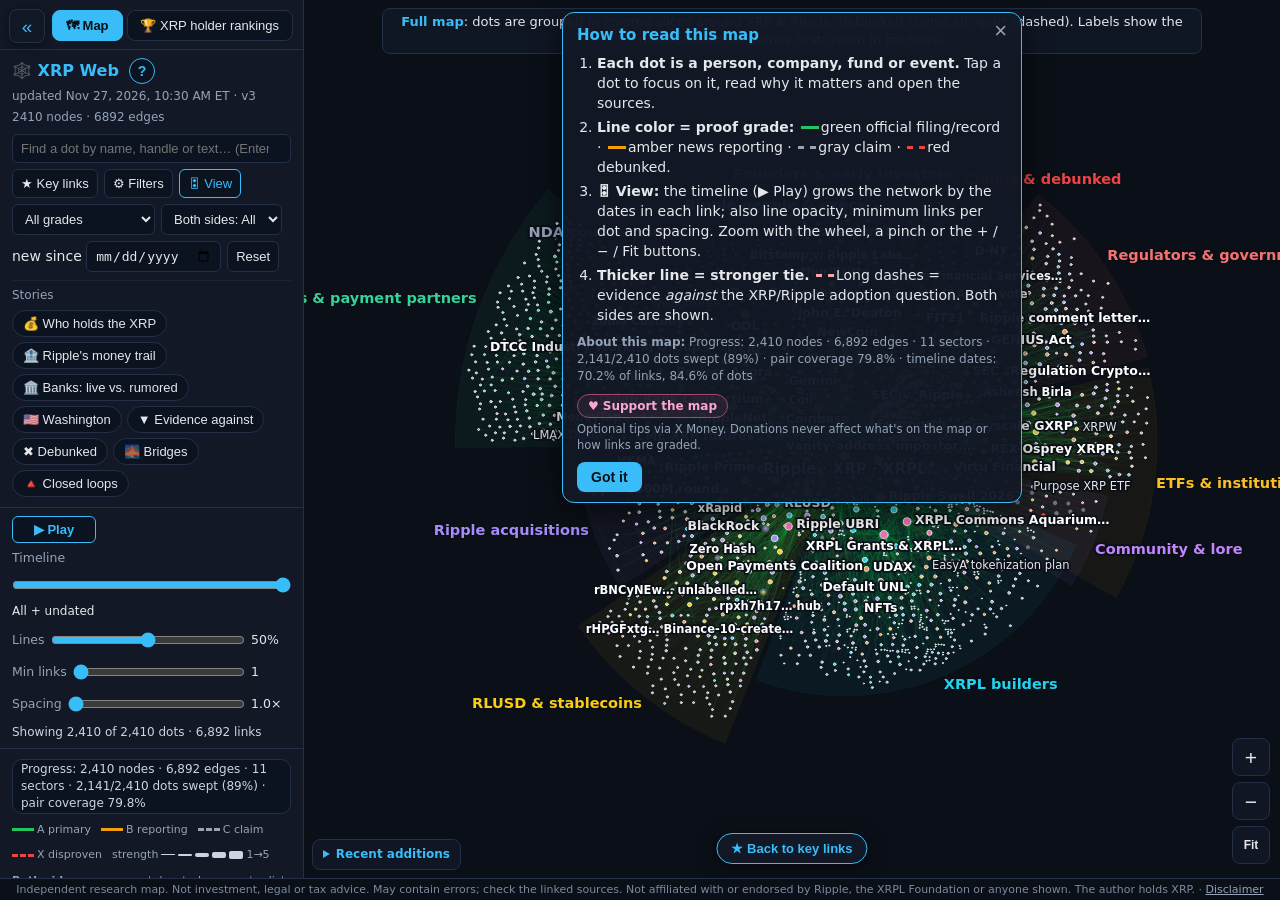
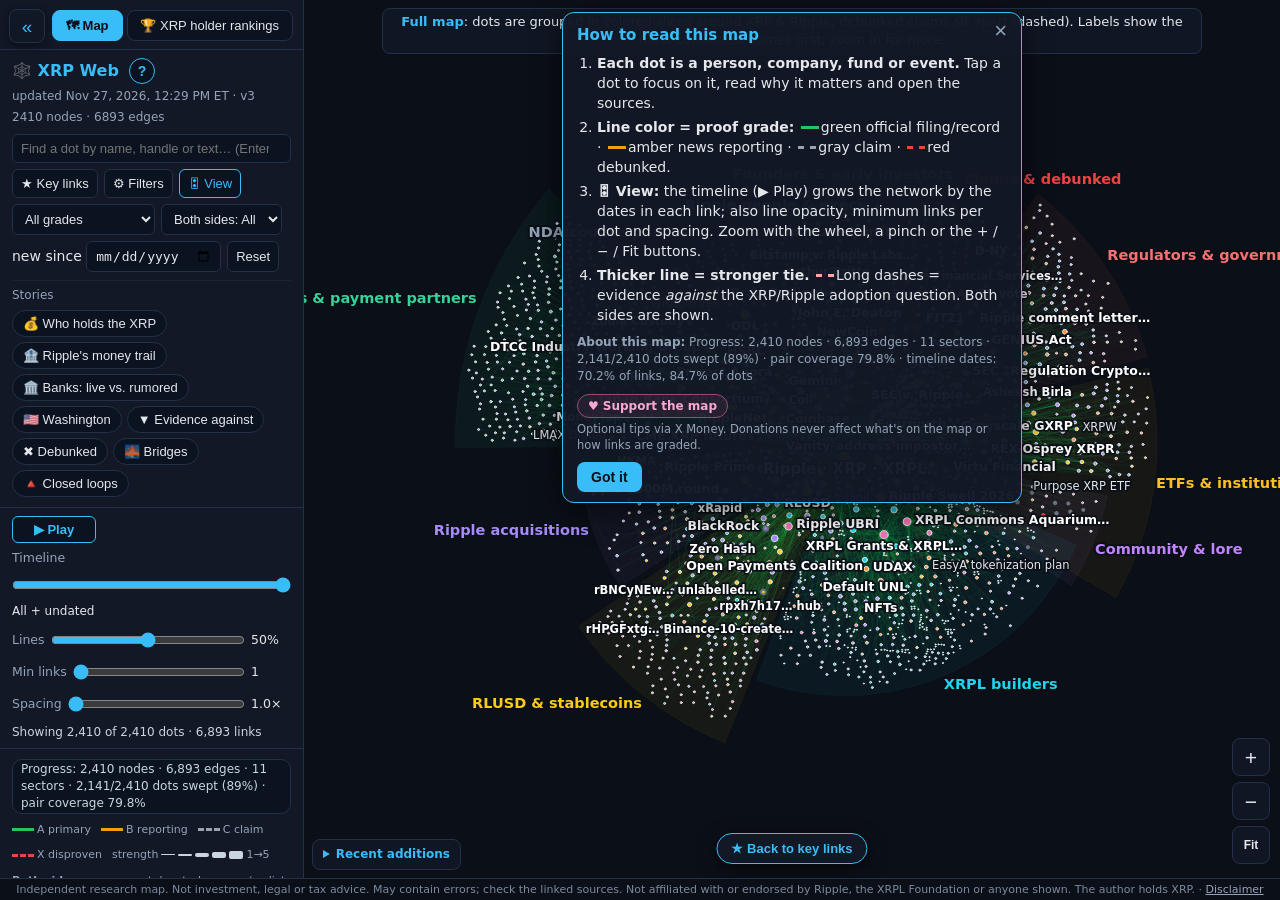
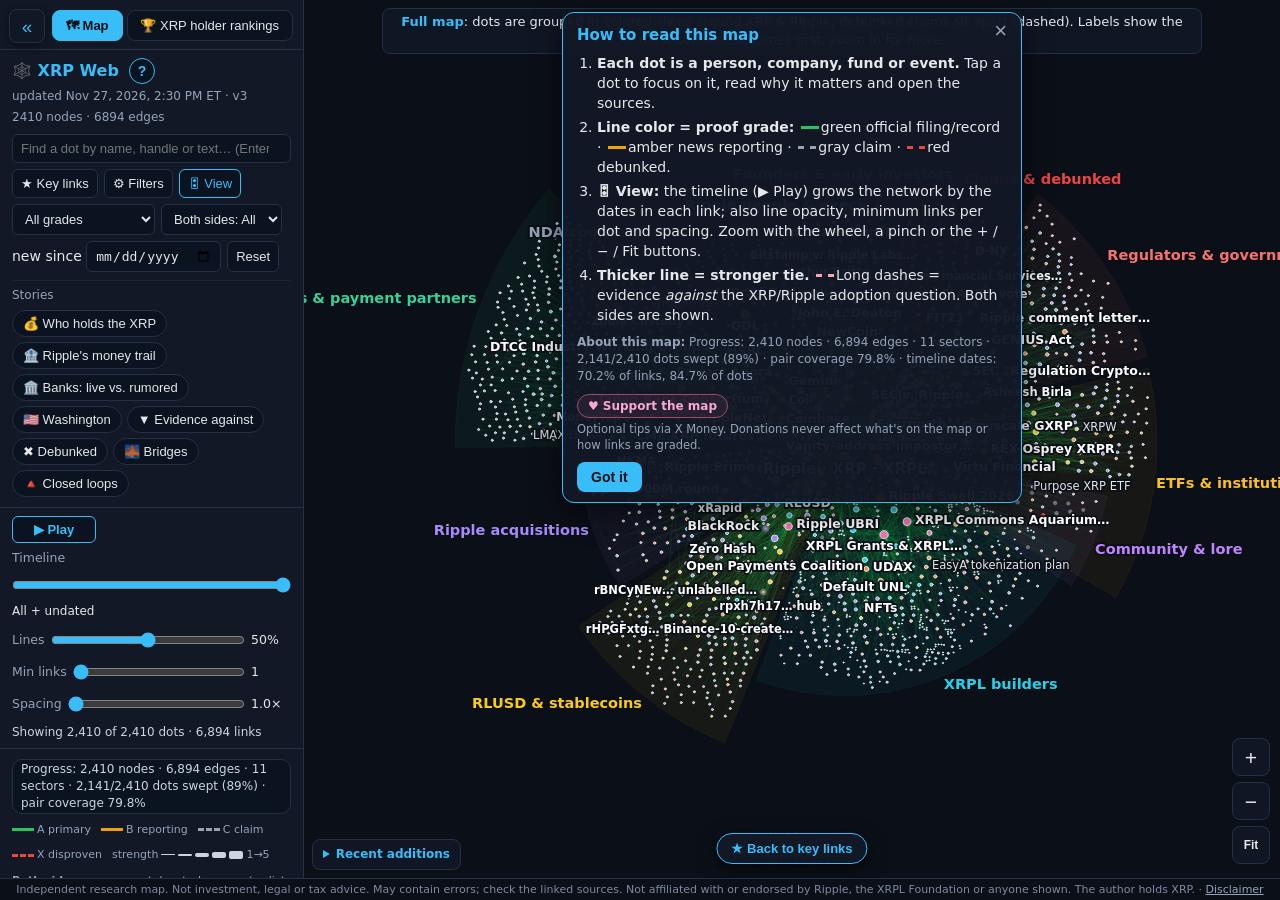
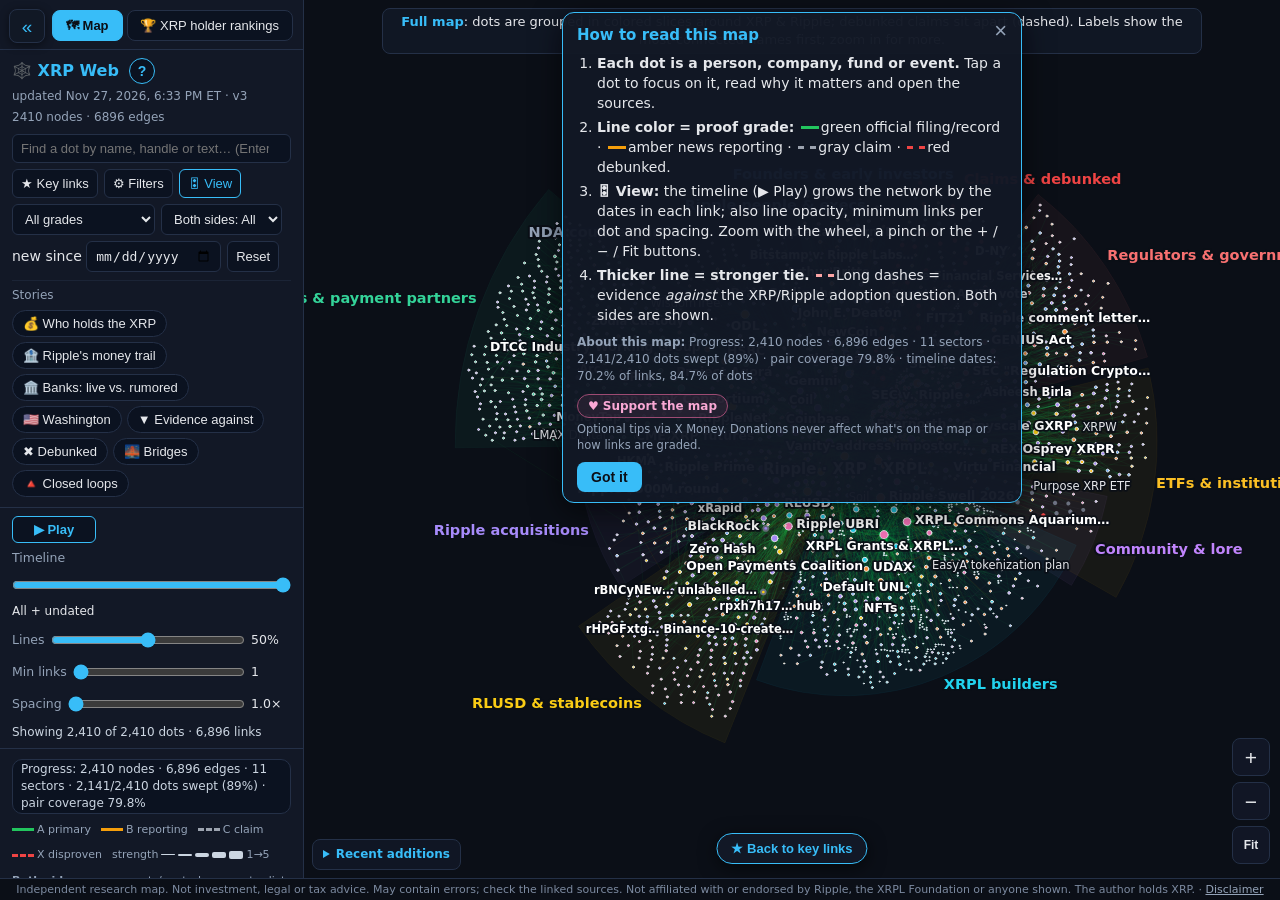
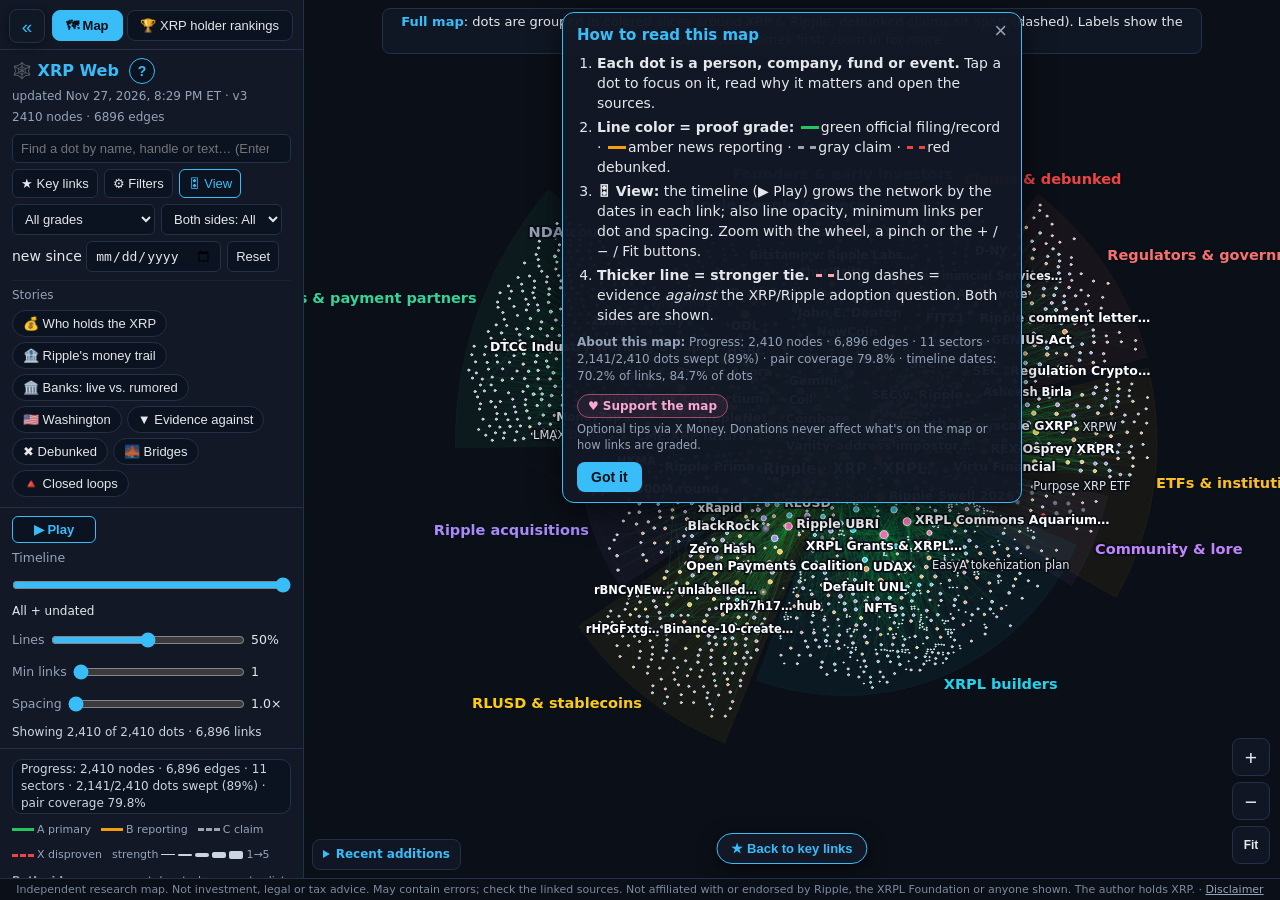
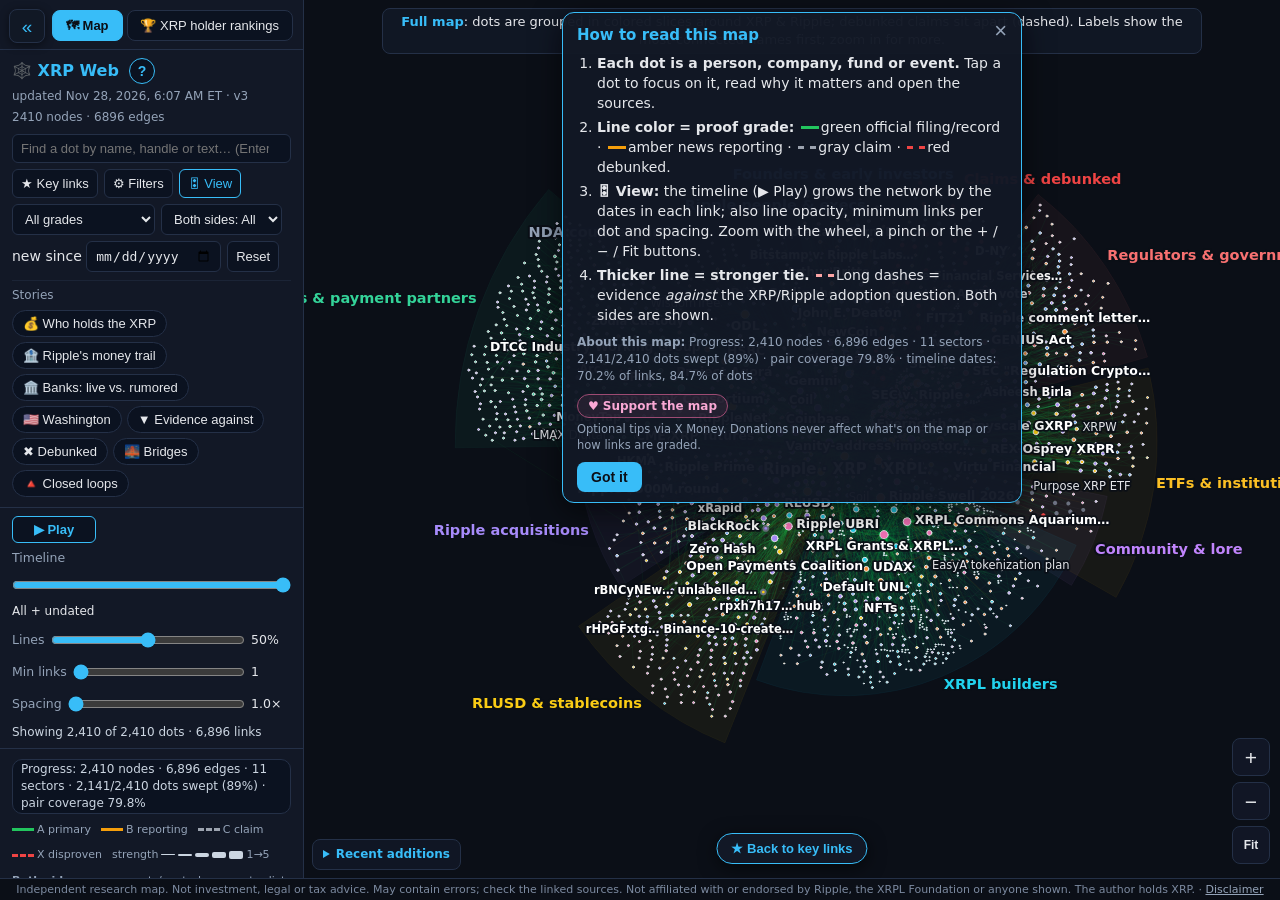
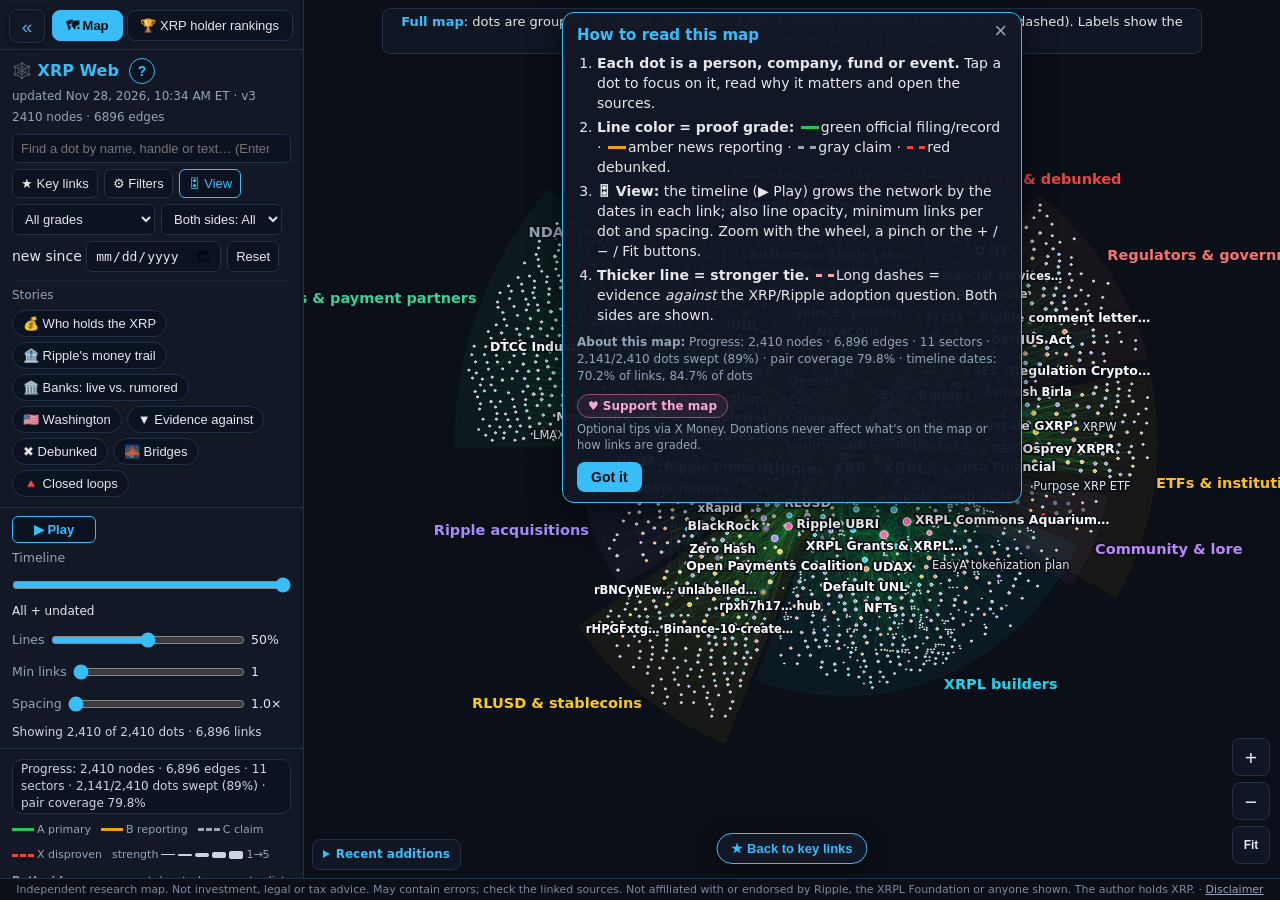
